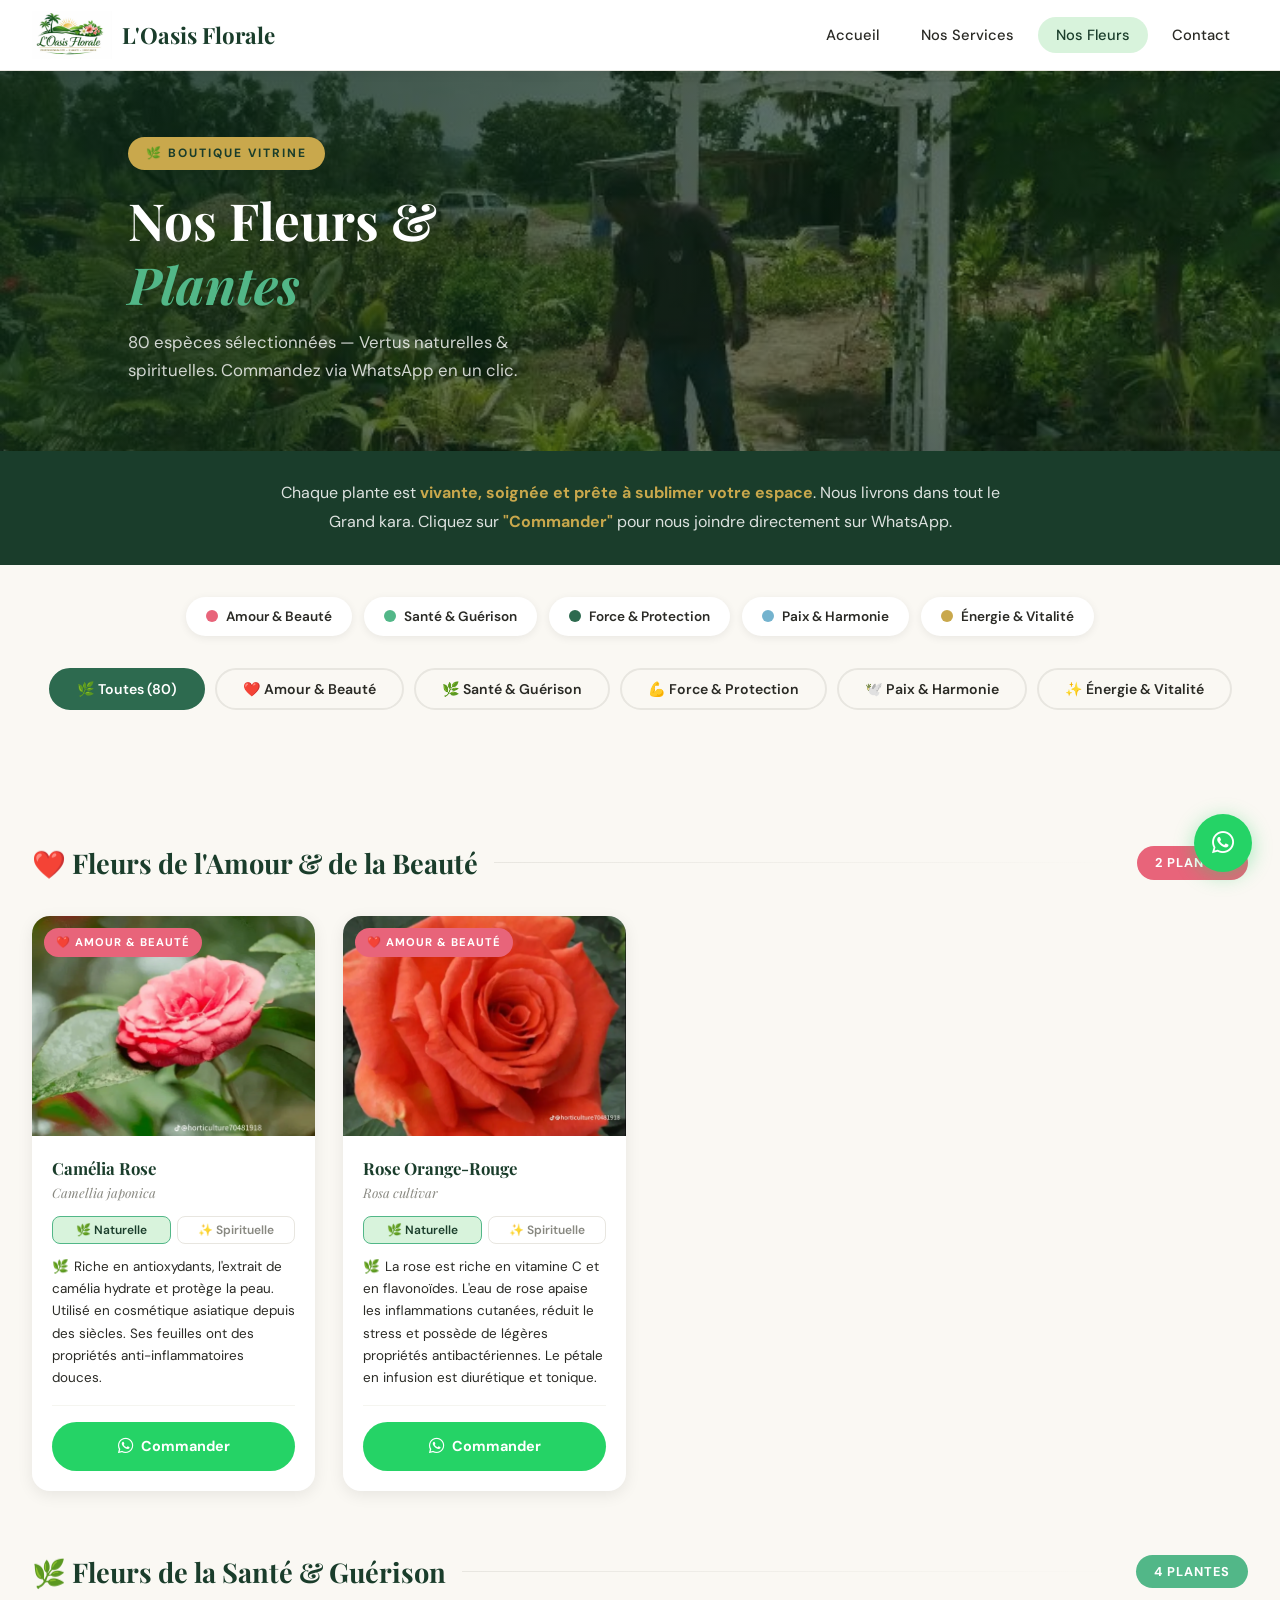
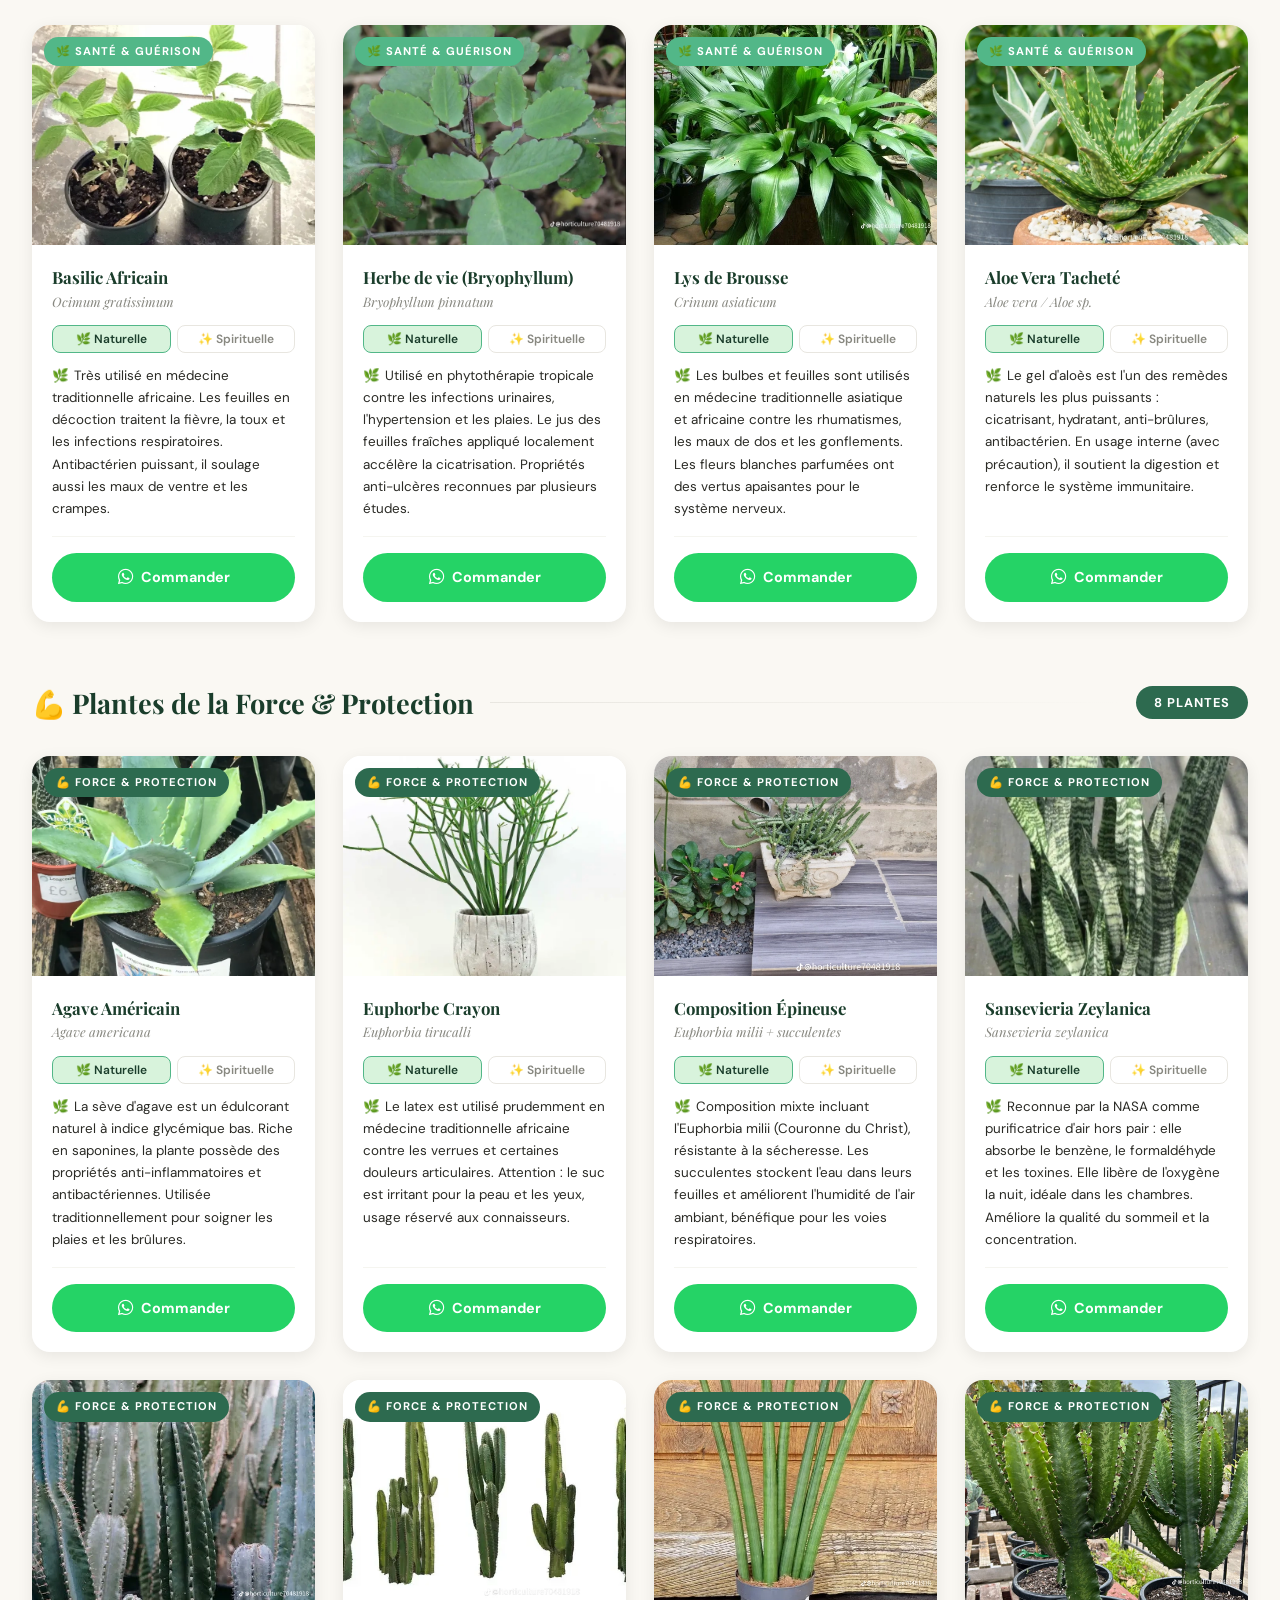
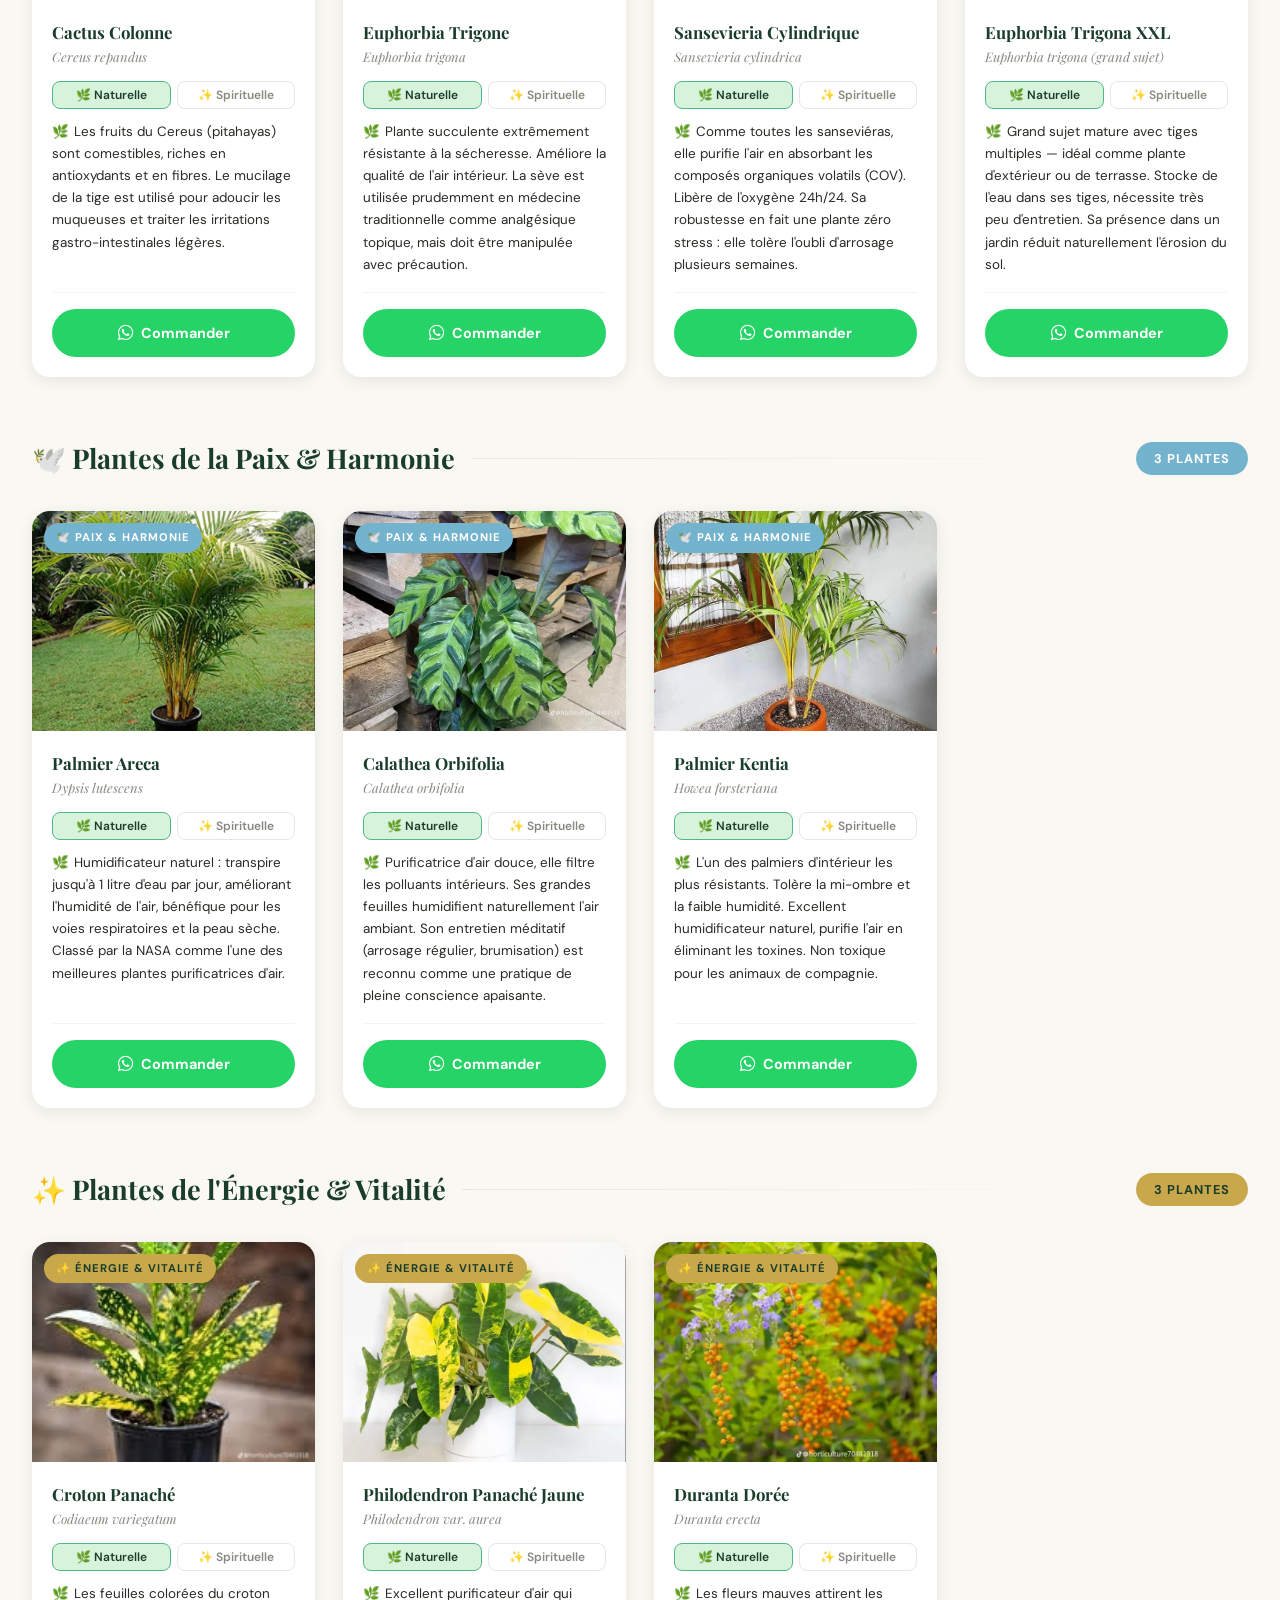
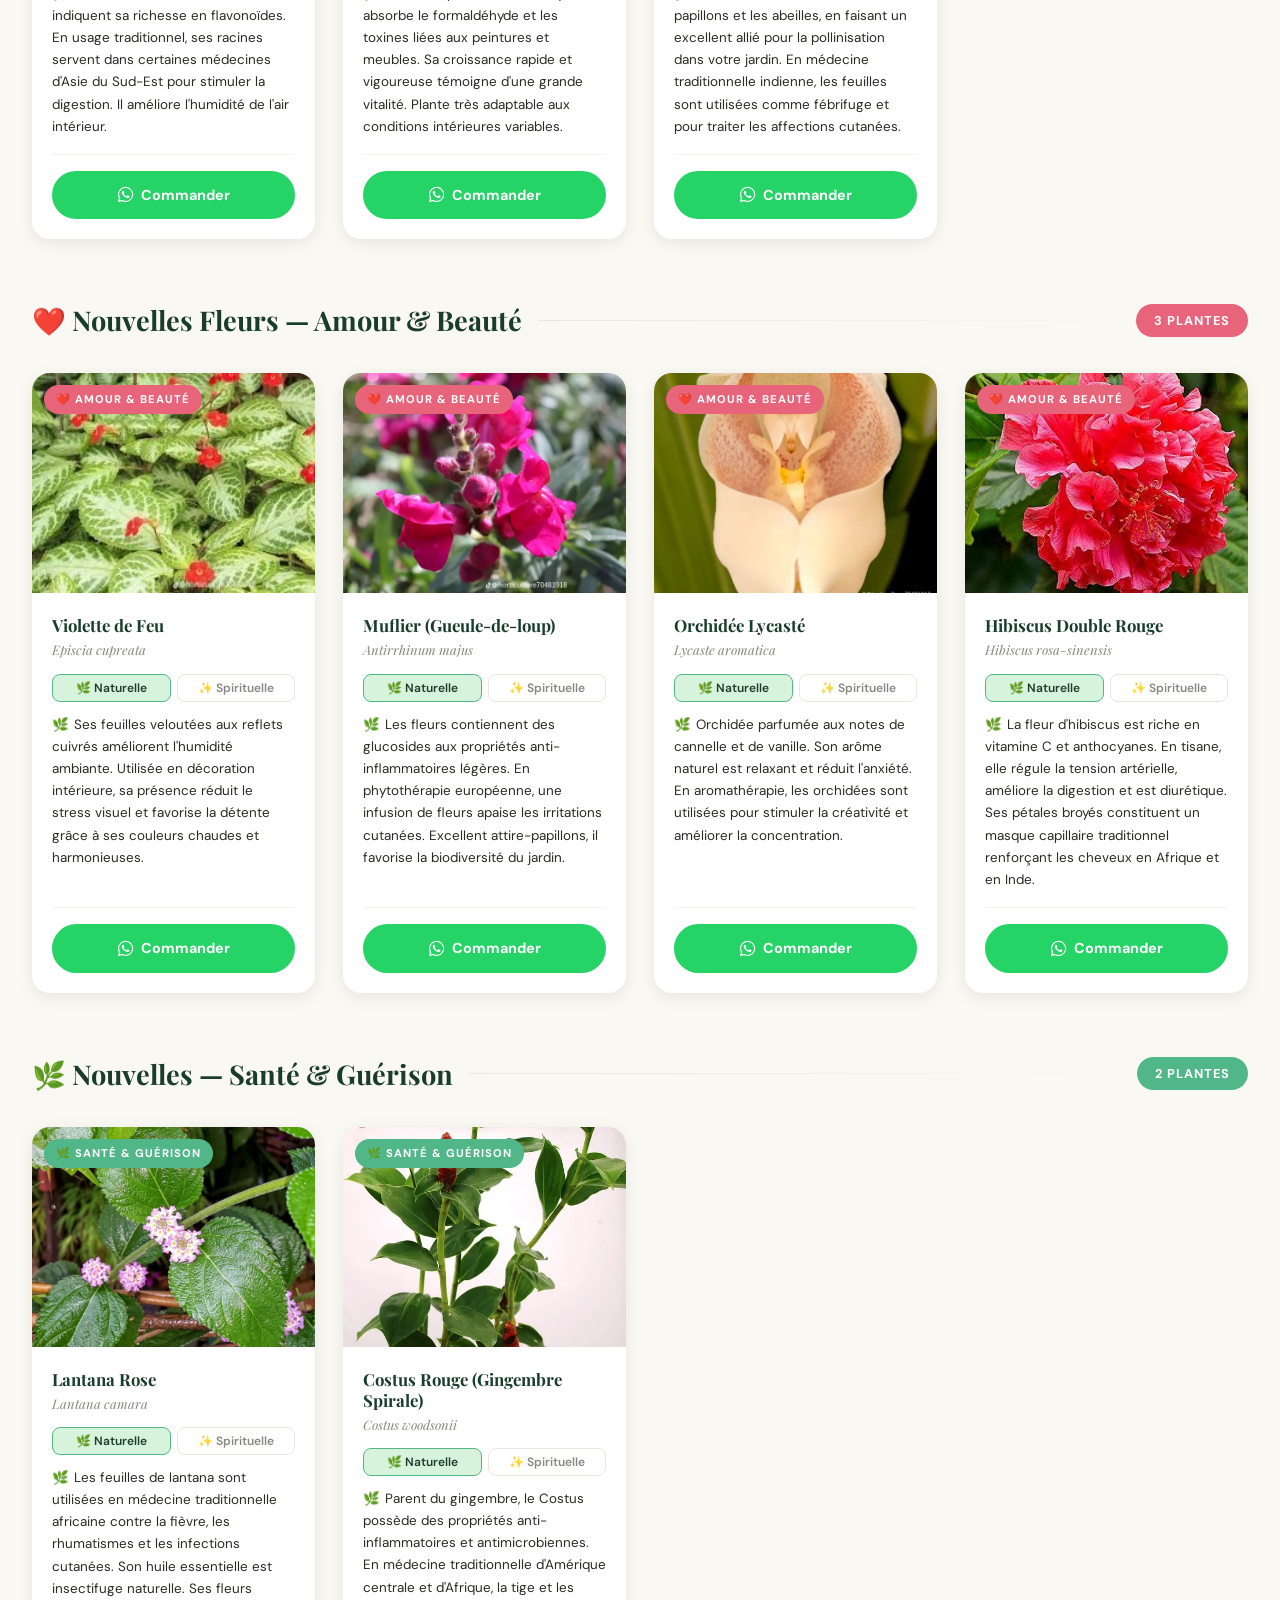
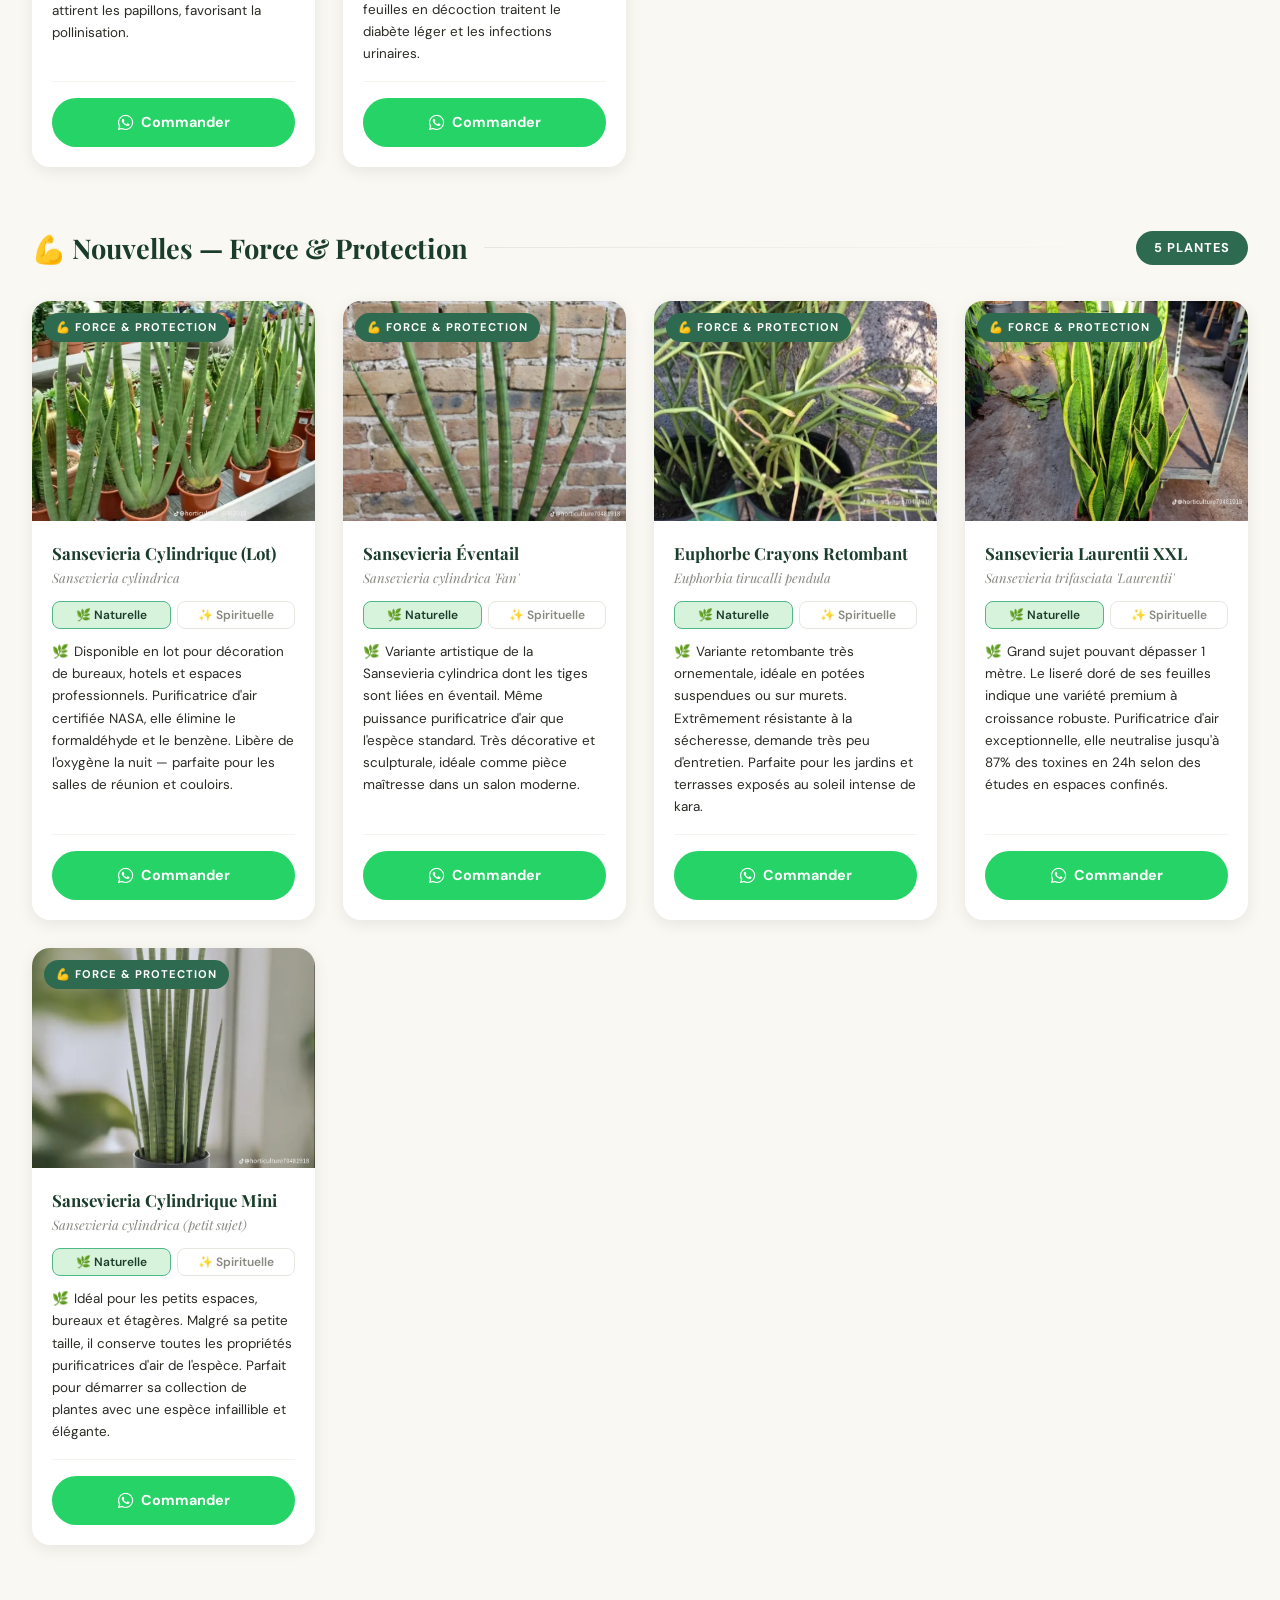
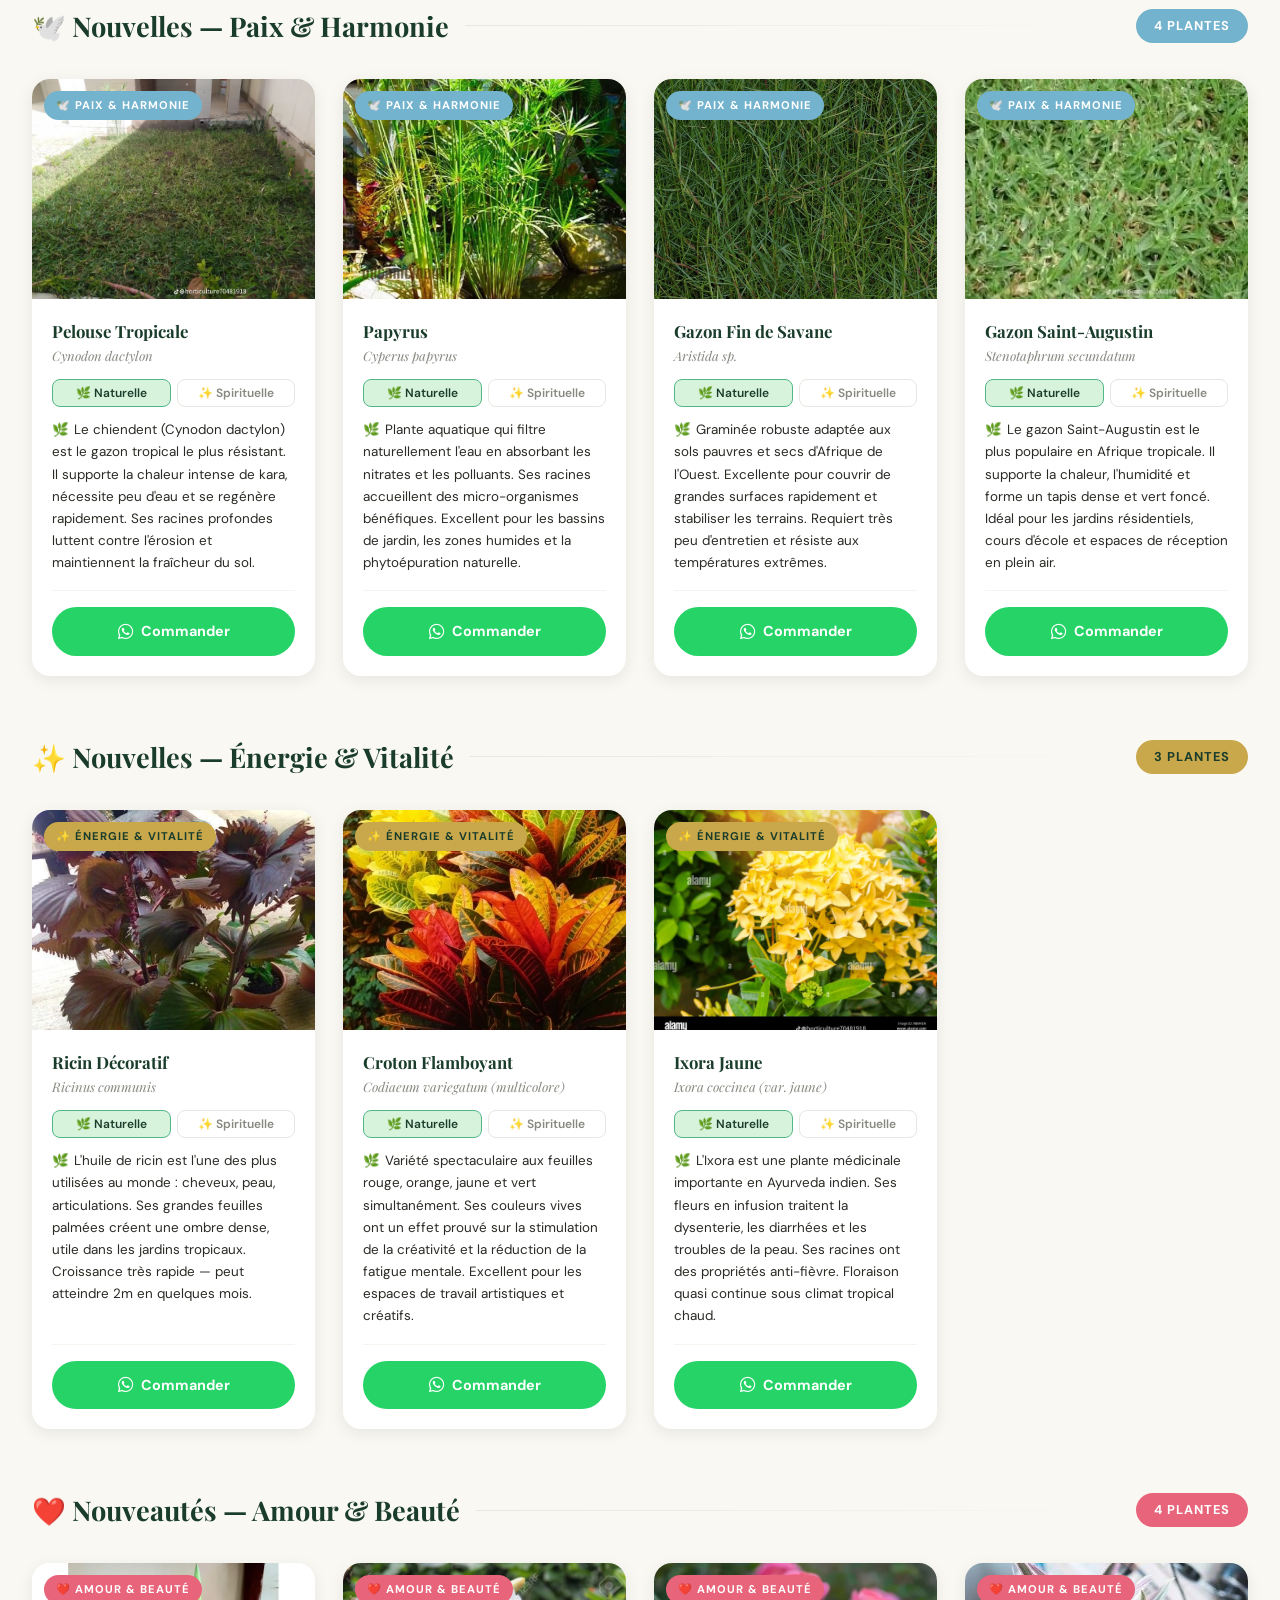
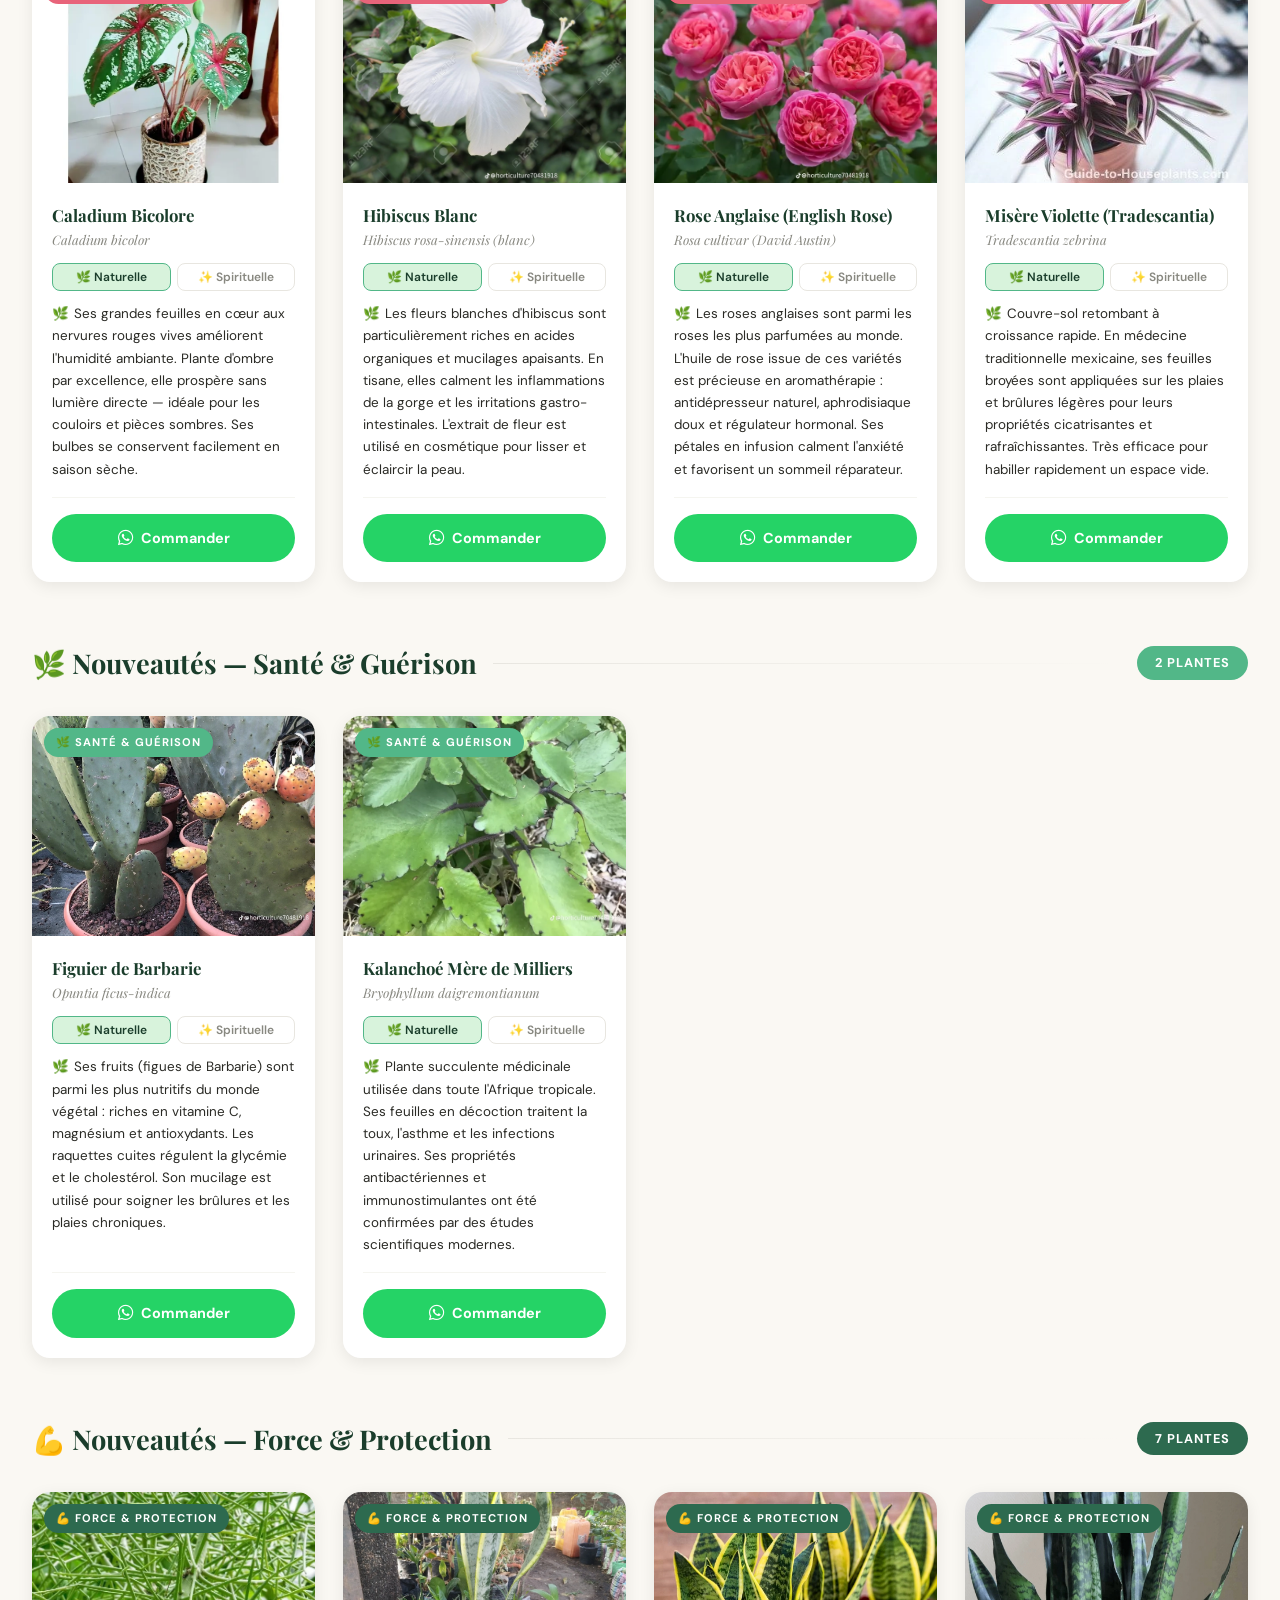
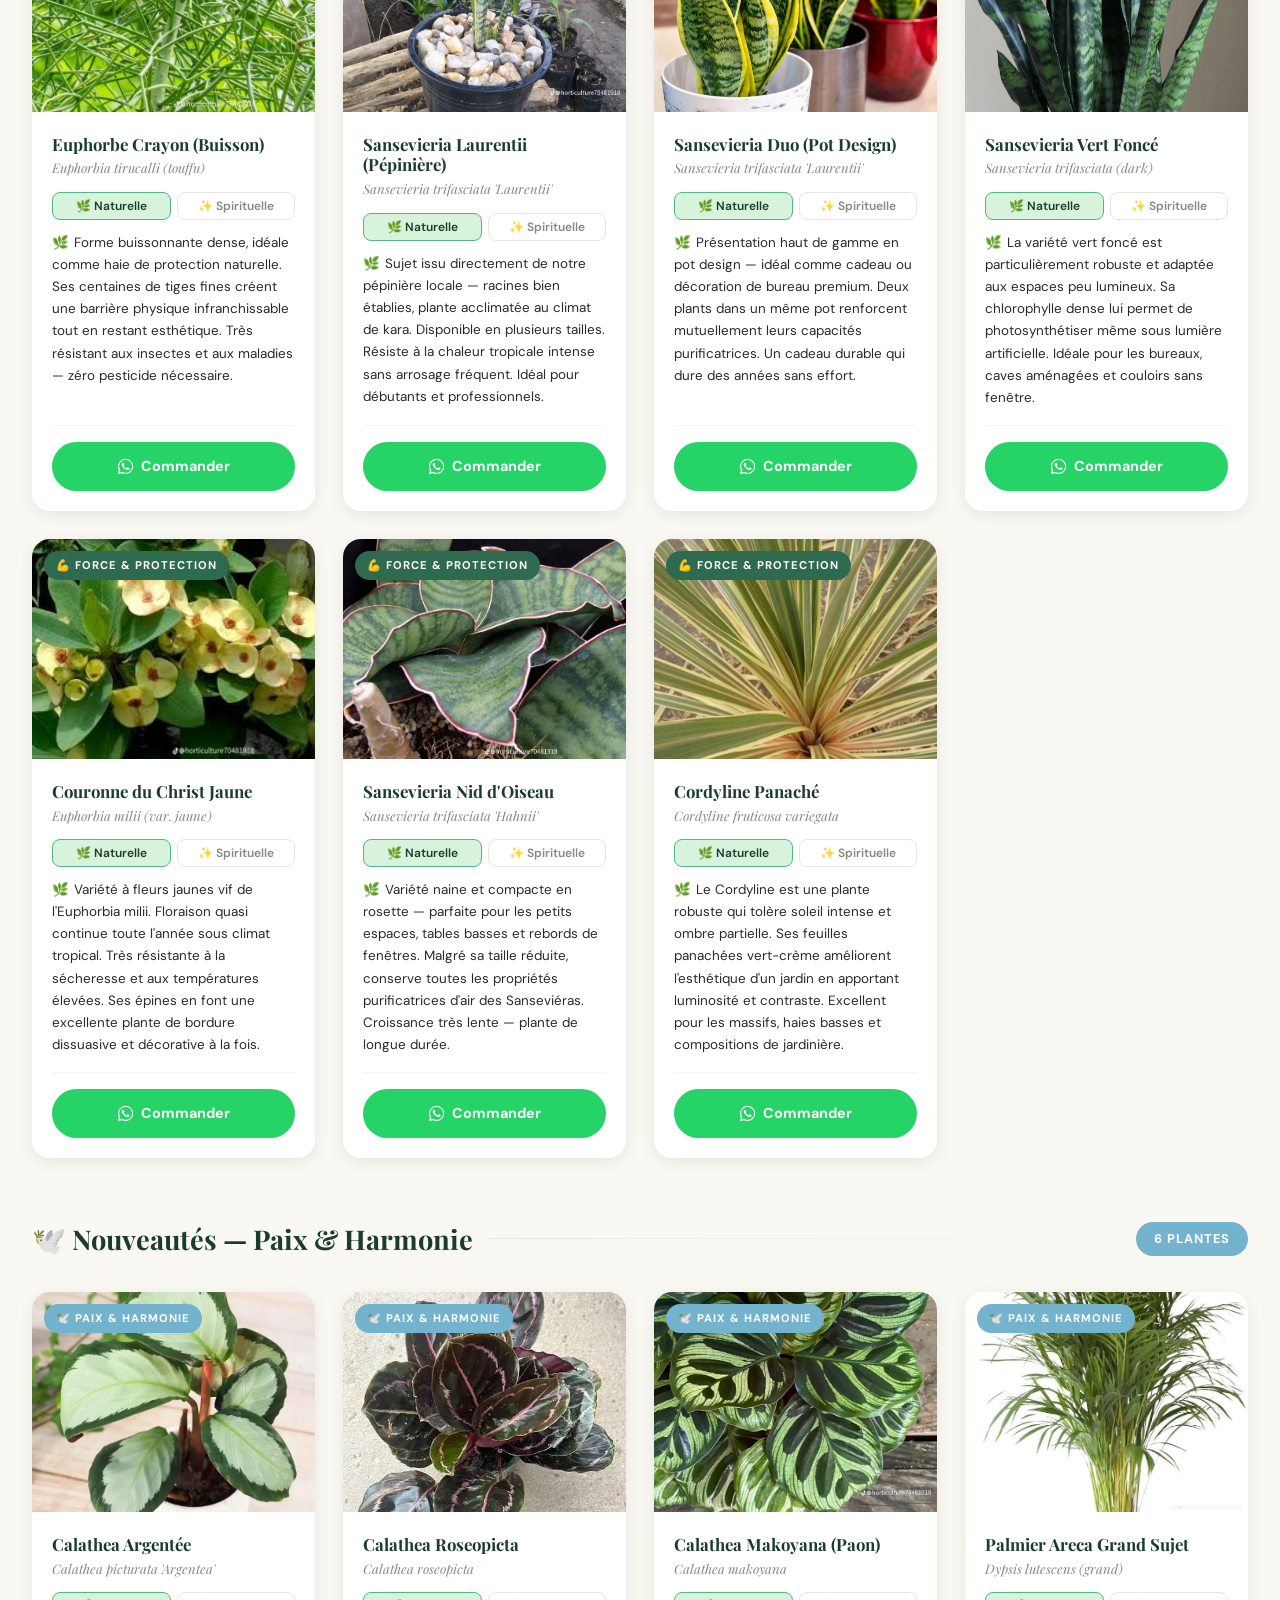
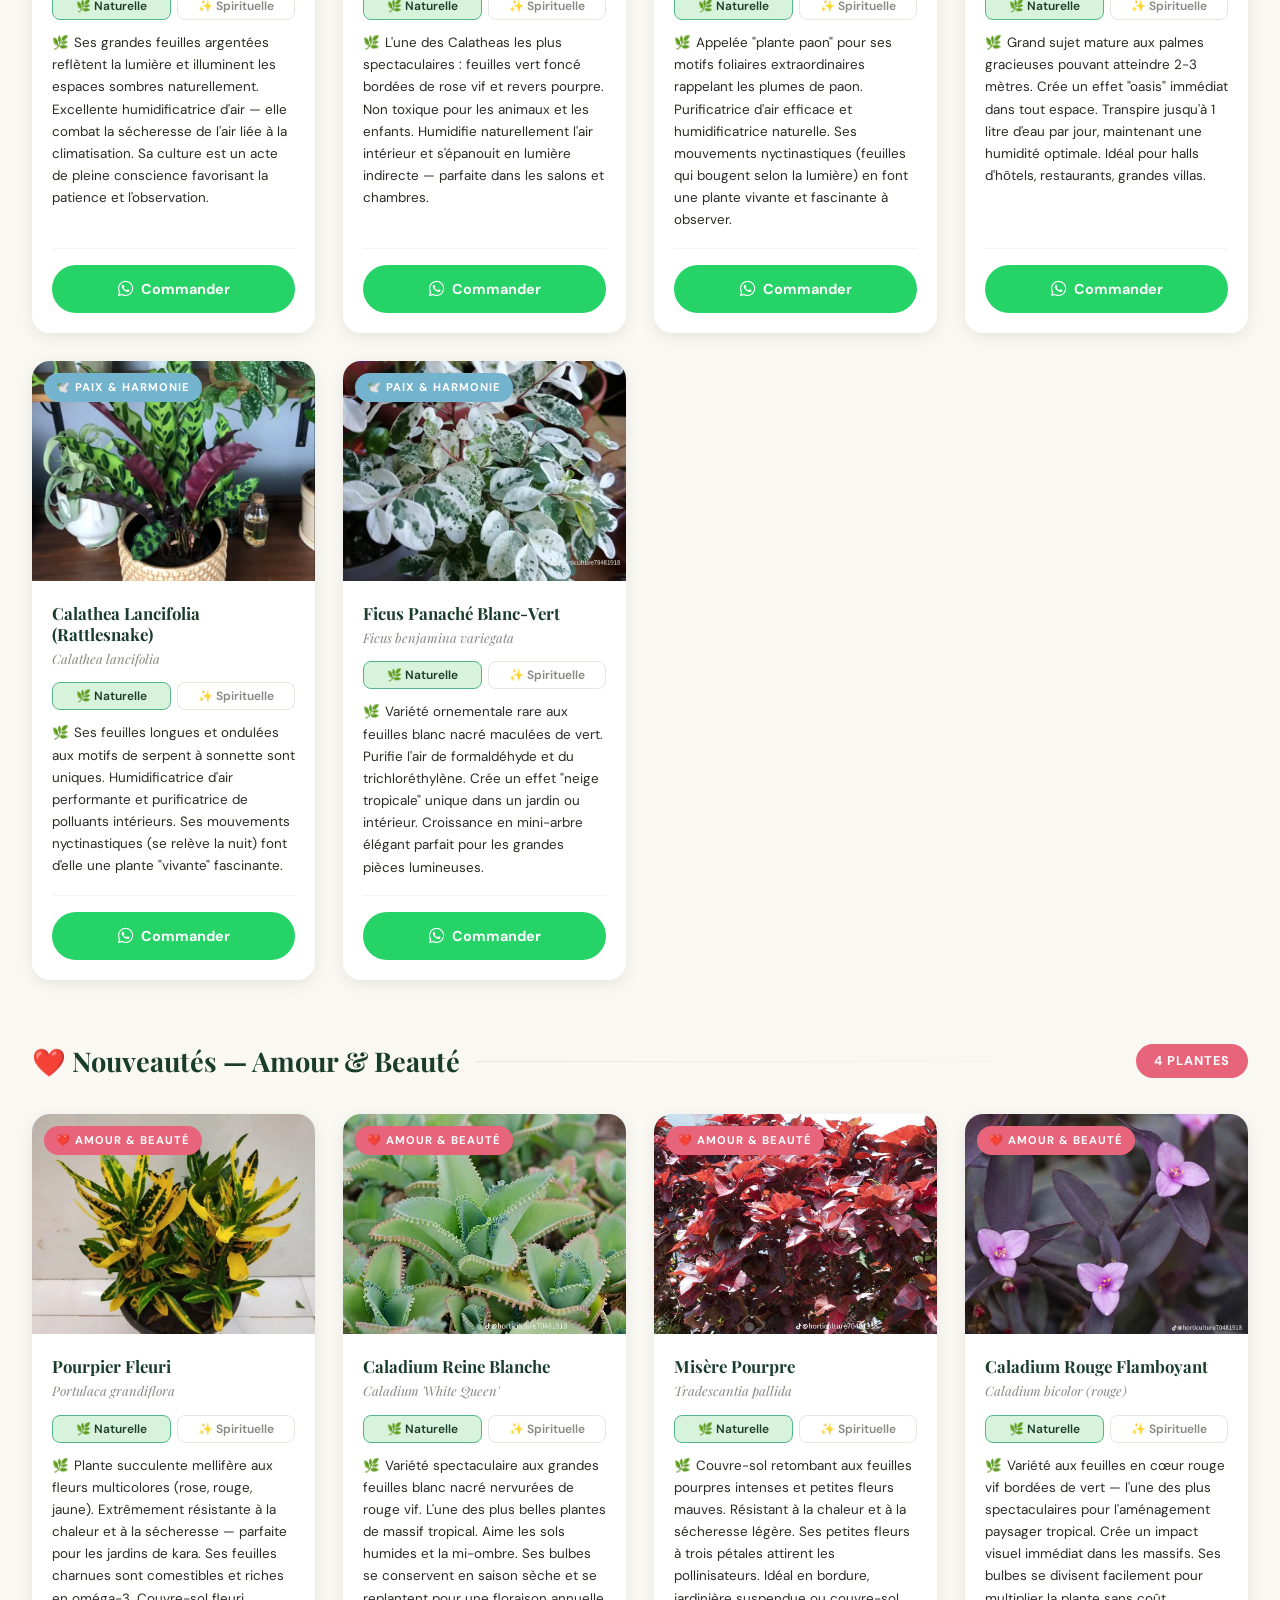
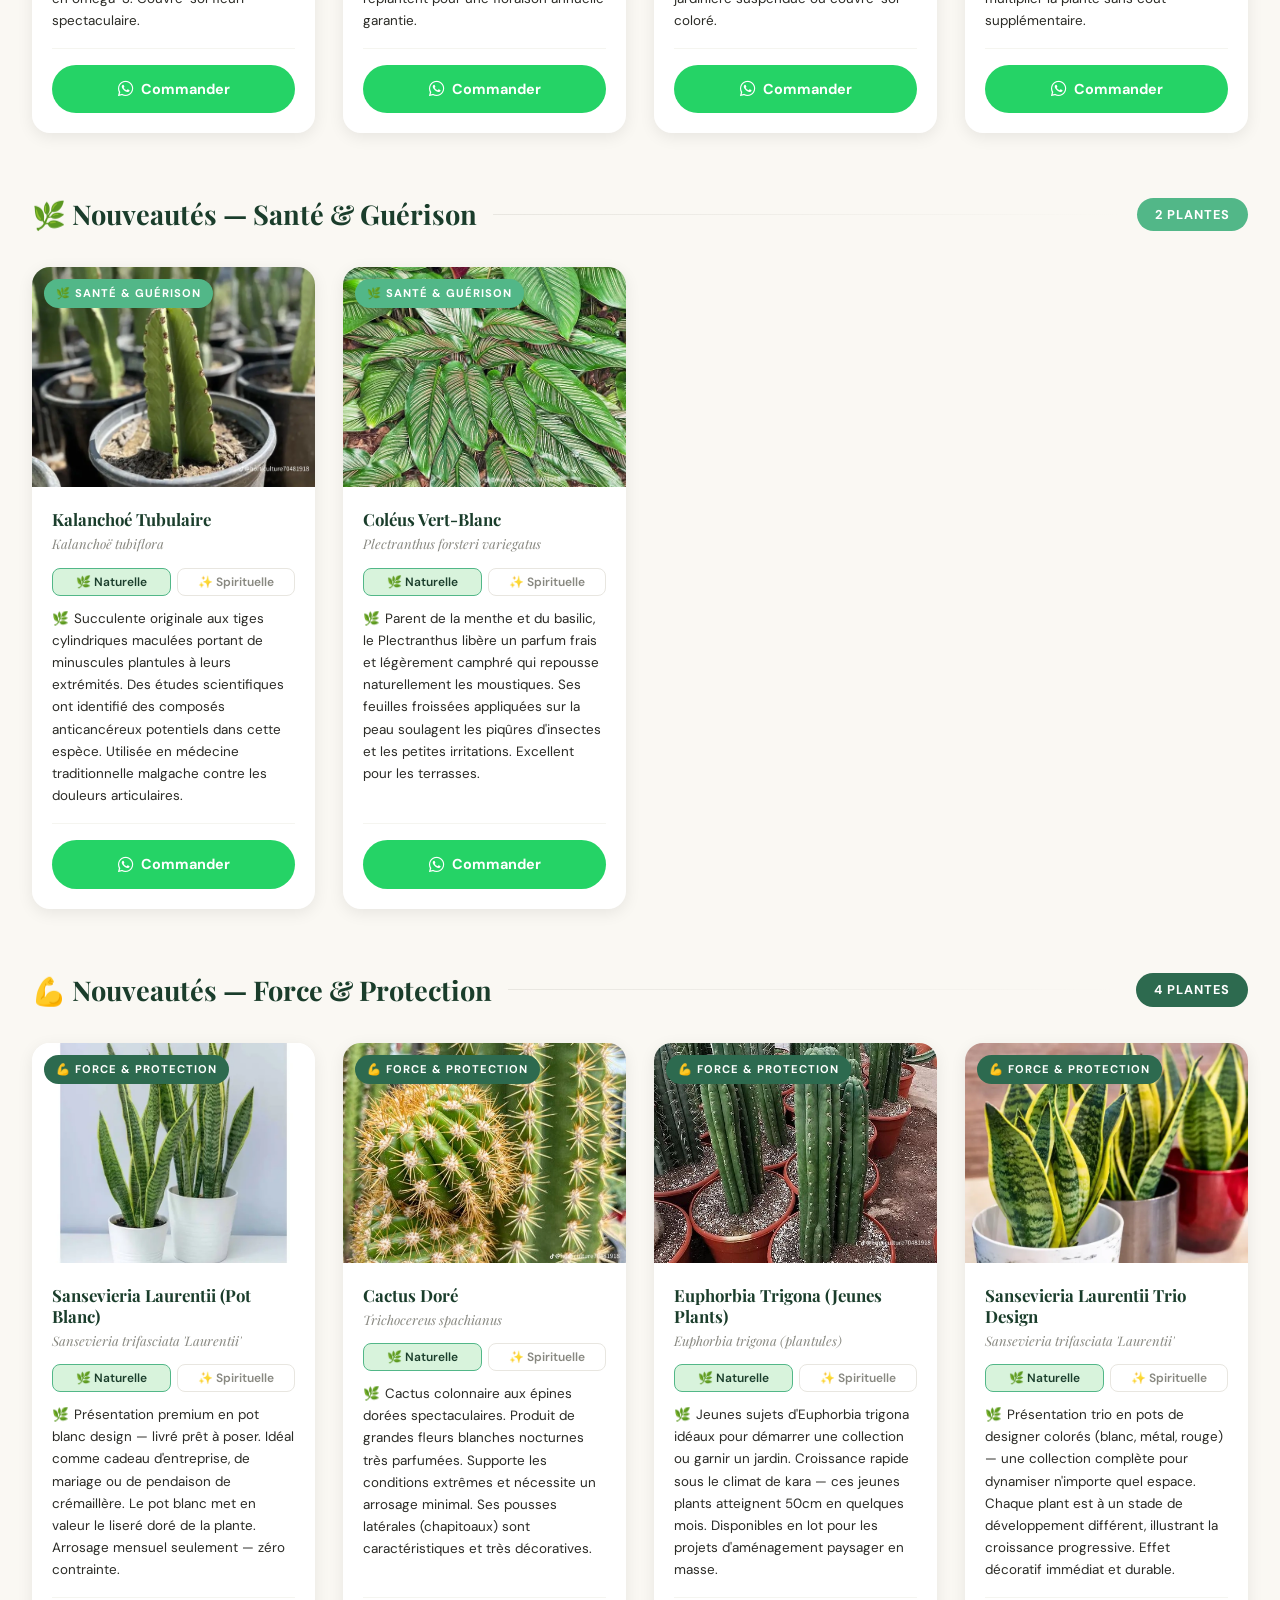
==== nos-fleurs.html @ caa74445 "edit taff" ====
<!DOCTYPE html>
<html lang="fr">
<head>
  <meta charset="UTF-8"/>
  <meta name="viewport" content="width=device-width, initial-scale=1.0"/>
  <title>Nos Fleurs & Plantes — L'Oasis Florale</title>
  <link href="https://fonts.googleapis.com/css2?family=Playfair+Display:ital,wght@0,400;0,700;1,400&family=DM+Sans:wght@300;400;500;600&display=swap" rel="stylesheet"/>
  <link rel="stylesheet" href="https://cdnjs.cloudflare.com/ajax/libs/font-awesome/6.5.0/css/all.min.css"/>
  <link rel="stylesheet" href="./style.css">
  <style>
        /* ── CSS VARIABLES ── */
    :root {
      --green-deep:  #1a3d2b;
      --green-mid:   #2d6a4f;
      --green-light: #52b788;
      --green-pale:  #d8f3dc;
      --gold:        #c9a84c;
      --ivory:       #faf8f3;
      --white:       #ffffff;
      --gray-100:    #f5f5f0;
      --gray-200:    #e8e6e0;
      --gray-500:    #888880;
      --gray-800:    #2a2a25;
      --whatsapp:    #25d366;

      /* Famille colors */
      --famille-amour:   #e8647a;
      --famille-sante:   #52b788;
      --famille-force:   #2d6a4f;
      --famille-paix:    #74b3ce;
      --famille-energie: #c9a84c;
    }

    *, *::before, *::after { box-sizing: border-box; margin: 0; padding: 0; }
    html { scroll-behavior: smooth; }

    body {
      font-family: 'DM Sans', sans-serif;
      background: var(--ivory);
      color: var(--gray-800);
      line-height: 1.7;
    }

    img { display: block; max-width: 100%; }
    a { text-decoration: none; color: inherit; }

    h1, h2, h3 { font-family: 'Playfair Display', serif; line-height: 1.25; }
    em { font-style: italic; color: var(--green-light); }

    /* ── NAVBAR ── */
    nav {
      position: sticky; top: 0; z-index: 100;
      background: rgba(255,255,255,0.97);
      backdrop-filter: blur(12px);
      border-bottom: 1px solid var(--gray-200);
      box-shadow: 0 2px 12px rgba(0,0,0,0.06);
    }
    .nav-inner {
      max-width: 1280px; margin: 0 auto;
      padding: 0 32px; height: 70px;
      display: flex; align-items: center; justify-content: space-between;
    }
    .nav-logo {
      font-family: 'Playfair Display', serif;
      font-size: 1.4rem; font-weight: 700;
      color: var(--green-deep);
      display: flex; align-items: center; gap: 10px;
    }
    .nav-logo img { height: 48px; }
    .nav-links { display: flex; gap: 6px; }
    .nav-link {
      font-size: 0.92rem; font-weight: 500;
      padding: 8px 18px; border-radius: 50px;
      color: var(--gray-800);
      transition: all 0.25s ease; cursor: pointer;
    }
    .nav-link:hover, .nav-link.active {
      background: var(--green-pale); color: var(--green-deep);
    }

    /* ── PAGE HERO ── */
    .hero {
      position: relative;
      height: 380px;
      background: url('./assets/imgnos_fleurs.jpeg') center/cover;
      display: flex; align-items: center;
      overflow: hidden;
    }
    .hero::before {
      content: '';
      position: absolute; inset: 0;
      background: linear-gradient(135deg, rgba(10,40,22,0.82) 0%, rgba(10,40,22,0.4) 100%);
    }
    .hero-content {
      position: relative; z-index: 1;
      padding: 0 10%; max-width: 700px;
    }
    .hero-tag {
      display: inline-block;
      background: var(--gold); color: var(--green-deep);
      font-size: 0.75rem; font-weight: 700;
      text-transform: uppercase; letter-spacing: 2px;
      padding: 6px 18px; border-radius: 50px;
      margin-bottom: 18px;
    }
    .hero-content h1 {
      font-size: clamp(2rem, 4vw, 3.2rem);
      color: white; margin-bottom: 12px;
    }
    .hero-content p { color: rgba(255,255,255,0.8); font-size: 1.05rem; }

    /* ── WRAPPER ── */
    .wrapper { max-width: 1280px; margin: 0 auto; padding: 72px 32px; }

    /* ── INTRO ── */
    .intro-bar {
      text-align: center;
      background: var(--green-deep);
      color: white;
      padding: 28px 32px;
    }
    .intro-bar p {
      max-width: 760px; margin: 0 auto;
      font-size: 1.0rem; color: rgba(255,255,255,0.85);
      line-height: 1.8;
    }
    .intro-bar strong { color: var(--gold); }

    /* ── LEGEND (famille badges) ── */
    .legend {
      display: flex; flex-wrap: wrap;
      gap: 12px; justify-content: center;
      padding: 32px 32px 0;
    }
    .legend-item {
      display: flex; align-items: center; gap: 8px;
      background: white;
      border-radius: 50px;
      padding: 8px 20px;
      font-size: 0.85rem; font-weight: 600;
      box-shadow: 0 2px 8px rgba(0,0,0,0.07);
    }
    .legend-dot {
      width: 12px; height: 12px;
      border-radius: 50%; flex-shrink: 0;
    }

    /* ── FILTER TABS ── */
    .filter-section {
      padding: 32px 32px 0;
      max-width: 1280px; margin: 0 auto;
    }
    .filter-tabs {
      display: flex; gap: 10px;
      flex-wrap: wrap; justify-content: center;
      margin-bottom: 0;
    }
    .filter-btn {
      padding: 10px 26px;
      border-radius: 50px;
      border: 2px solid var(--gray-200);
      background: transparent; color: var(--gray-800);
      font-size: 0.88rem; font-weight: 600;
      cursor: pointer; transition: all 0.25s ease;
      font-family: 'DM Sans', sans-serif;
    }
    .filter-btn:hover, .filter-btn.active {
      background: var(--green-mid);
      border-color: var(--green-mid);
      color: white;
    }

    /* ── SECTION TITLE ── */
    .section-head {
      display: flex; align-items: center; gap: 16px;
      margin-bottom: 36px; margin-top: 64px;
    }
    .section-head h2 {
      font-size: 1.7rem; color: var(--green-deep);
      white-space: nowrap;
    }
    .section-line {
      flex: 1; height: 1px;
      background: linear-gradient(to right, var(--gray-200), transparent);
    }
    .famille-badge {
      display: inline-flex; align-items: center; gap: 8px;
      padding: 6px 18px; border-radius: 50px;
      font-size: 0.8rem; font-weight: 700;
      text-transform: uppercase; letter-spacing: 1px;
      color: white; white-space: nowrap;
    }

    /* ── GRID ── */
    .flowers-grid {
      display: grid;
      grid-template-columns: repeat(4, 1fr);
      gap: 28px;
    }

    /* ── FLOWER CARD ── */
    .flower-card {
      background: var(--white);
      border-radius: 18px;
      overflow: hidden;
      box-shadow: 0 4px 16px rgba(0,0,0,0.08);
      transition: transform 0.3s ease, box-shadow 0.3s ease;
      display: flex; flex-direction: column;
      animation: cardIn 0.5s ease both;
    }
    .flower-card:hover {
      transform: translateY(-8px);
      box-shadow: 0 16px 48px rgba(0,0,0,0.14);
    }
    .flower-card.hidden { display: none; }

    @keyframes cardIn {
      from { opacity: 0; transform: translateY(20px); }
      to   { opacity: 1; transform: translateY(0); }
    }

    /* image zone */
    .card-img {
      position: relative;
      height: 220px; overflow: hidden;
    }
    .card-img img {
      width: 100%; height: 100%;
      object-fit: cover;
      transition: transform 0.5s ease;
    }
    .flower-card:hover .card-img img { transform: scale(1.08); }

    .card-famille-badge {
      position: absolute; top: 12px; left: 12px;
      color: white; font-size: 0.7rem; font-weight: 700;
      text-transform: uppercase; letter-spacing: 1px;
      padding: 5px 12px; border-radius: 50px;
    }

    /* body */
    .card-body {
      padding: 22px 20px 20px;
      flex: 1; display: flex; flex-direction: column;
      gap: 12px;
    }

    .card-names h3 {
      font-size: 1.05rem; color: var(--green-deep);
      margin-bottom: 3px;
    }
    .card-names .latin {
      font-style: italic; font-size: 0.82rem;
      color: var(--gray-500);
      font-family: 'Playfair Display', serif;
    }

    /* vertus tabs */
    .vertus-tabs {
      display: flex; gap: 6px;
    }
    .vtab {
      flex: 1; padding: 5px 8px;
      border-radius: 8px; border: 1.5px solid var(--gray-200);
      background: transparent; color: var(--gray-500);
      font-size: 0.75rem; font-weight: 600;
      cursor: pointer; transition: all 0.2s;
      font-family: 'DM Sans', sans-serif;
    }
    .vtab.active { background: var(--green-pale); border-color: var(--green-light); color: var(--green-deep); }

    .vertus-content {
      font-size: 0.84rem; color: var(--gray-800);
      line-height: 1.65; flex: 1;
      min-height: 80px;
    }
    .vertu-panel { display: none; }
    .vertu-panel.active { display: block; }

    .vertu-icon { margin-right: 5px; }

    /* divider */
    .card-divider {
      height: 1px; background: var(--gray-100);
      margin: 4px 0;
    }

    /* buy button */
    .btn-whatsapp {
      display: flex; align-items: center; justify-content: center;
      gap: 8px;
      background: var(--whatsapp); color: white;
      padding: 12px 20px; border-radius: 50px;
      font-size: 0.9rem; font-weight: 700;
      transition: all 0.25s ease;
      margin-top: auto;
    }
    .btn-whatsapp:hover {
      background: #1da851;
      transform: translateY(-2px);
      box-shadow: 0 8px 24px rgba(37,211,102,0.35);
    }
    .btn-whatsapp i { font-size: 1.1rem; }

    /* ── FOOTER ── */
    footer {
      background: var(--green-deep);
      color: rgba(255,255,255,0.7);
      text-align: center;
      padding: 40px 24px;
      margin-top: 80px;
    }
    footer .footer-logo {
      font-family: 'Playfair Display', serif;
      font-size: 1.5rem; color: white;
      display: block; margin-bottom: 8px;
    }
    footer a { color: var(--gold); }

    /* Floating WA */
    .float-wa {
      position: fixed; bottom: 28px; right: 28px;
      z-index: 900;
      width: 58px; height: 58px;
      background: var(--whatsapp); color: white;
      border-radius: 50%;
      display: flex; align-items: center; justify-content: center;
      font-size: 1.6rem;
      box-shadow: 0 4px 20px rgba(37,211,102,0.4);
      transition: all 0.25s ease;
      animation: pulse 2.5s ease-in-out infinite;
    }
    .float-wa:hover { background: #1da851; transform: scale(1.1); animation: none; }
    @keyframes pulse {
      0%,100% { box-shadow: 0 4px 20px rgba(37,211,102,0.4); }
      50%      { box-shadow: 0 4px 32px rgba(37,211,102,0.7); }
    }

    /* ── RESPONSIVE ── */
    @media(max-width:1100px){ .flowers-grid{ grid-template-columns: repeat(3,1fr); } }
    @media(max-width:768px){
      .flowers-grid{ grid-template-columns: repeat(2,1fr); }
      .nav-links { display: none; }
      .wrapper { padding: 48px 16px; }
    }
    @media(max-width:480px){ .flowers-grid{ grid-template-columns: 1fr; } }

  </style>
</head>
<body>

<!-- ══ NAVBAR ══ -->
<nav>
  <div class="nav-inner">
    <a href="index.html" class="nav-logo">
      <img src="assets/logo.png" alt="logo"
           onerror="this.style.display='none'"/>
      L'Oasis Florale
    </a>
    <ul class="nav-links">
      <li><a href="index.html#accueil"  class="nav-link">Accueil</a></li>
      <li><a href="index.html#services" class="nav-link">Nos Services</a></li>
      <li><a href="nos-fleurs.html"     class="nav-link active">Nos Fleurs</a></li>
      <li><a href="index.html#contact"  class="nav-link">Contact</a></li>
    </ul>
     <!-- Hamburger -->
      <button class="hamburger" id="hamburger" aria-label="Menu" onclick="toggleMenu()">
        <span></span><span></span><span></span>
      </button>
  </div>
</nav>

<!-- ══ HERO ══ -->
<div class="hero">
  <div class="hero-content">
    <span class="hero-tag">🌿 Boutique Vitrine</span>
    <h1>Nos Fleurs &amp; <em>Plantes</em></h1>
    <p>80 espèces sélectionnées — Vertus naturelles &amp; spirituelles. Commandez via WhatsApp en un clic.</p>
  </div>
</div>

<!-- ══ INTRO BAR ══ -->
<div class="intro-bar">
  <p>Chaque plante est <strong>vivante, soignée et prête à sublimer votre espace</strong>. Nous livrons dans tout le Grand kara. Cliquez sur <strong>"Commander"</strong> pour nous joindre directement sur WhatsApp.</p>
</div>

<!-- ══ LÉGENDE FAMILLES ══ -->
<div class="legend">
  <div class="legend-item"><div class="legend-dot" style="background:#e8647a"></div> Amour &amp; Beauté</div>
  <div class="legend-item"><div class="legend-dot" style="background:#52b788"></div> Santé &amp; Guérison</div>
  <div class="legend-item"><div class="legend-dot" style="background:#2d6a4f"></div> Force &amp; Protection</div>
  <div class="legend-item"><div class="legend-dot" style="background:#74b3ce"></div> Paix &amp; Harmonie</div>
  <div class="legend-item"><div class="legend-dot" style="background:#c9a84c"></div> Énergie &amp; Vitalité</div>
</div>

<!-- ══ FILTRES ══ -->
<div class="filter-section">
  <div class="filter-tabs">
    <button class="filter-btn active" onclick="filterCards('all',this)">🌿 Toutes (80)</button>
    <button class="filter-btn" onclick="filterCards('amour',this)">❤️ Amour &amp; Beauté</button>
    <button class="filter-btn" onclick="filterCards('sante',this)">🌿 Santé &amp; Guérison</button>
    <button class="filter-btn" onclick="filterCards('force',this)">💪 Force &amp; Protection</button>
    <button class="filter-btn" onclick="filterCards('paix',this)">🕊️ Paix &amp; Harmonie</button>
    <button class="filter-btn" onclick="filterCards('energie',this)">✨ Énergie &amp; Vitalité</button>
  </div>
</div>

<!-- ══ CATALOGUE ══ -->
<div class="wrapper">

  <!-- ─── FAMILLE : AMOUR & BEAUTÉ ─── -->
  <div class="section-head famille-amour-head">
    <h2>❤️ Fleurs de l'Amour &amp; de la Beauté</h2>
    <div class="section-line"></div>
    <span class="famille-badge" style="background:#e8647a">2 plantes</span>
  </div>
  <div class="flowers-grid">

    <!-- 1. Camélia Rose -->
    <div class="flower-card" data-famille="amour">
      <div class="card-img">
        <img src="assets/ADHE6320.WEBP" alt="Camélia Rose"/>
        <span class="card-famille-badge" style="background:#e8647a">❤️ Amour &amp; Beauté</span>
      </div>
      <div class="card-body">
        <div class="card-names">
          <h3>Camélia Rose</h3>
          <div class="latin">Camellia japonica</div>
        </div>
        <div class="vertus-tabs">
          <button class="vtab active" onclick="switchTab(this,'naturelle','ADHE')">🌿 Naturelle</button>
          <button class="vtab" onclick="switchTab(this,'spirituelle','ADHE')">✨ Spirituelle</button>
        </div>
        <div class="vertus-content">
          <div id="ADHE-naturelle" class="vertu-panel active">
            <span class="vertu-icon">🌿</span>Riche en antioxydants, l'extrait de camélia hydrate et protège la peau. Utilisé en cosmétique asiatique depuis des siècles. Ses feuilles ont des propriétés anti-inflammatoires douces.
          </div>
          <div id="ADHE-spirituelle" class="vertu-panel">
            <span class="vertu-icon">✨</span>Symbole de beauté parfaite et d'amour durable au Japon et en Chine. Fleur des femmes nobles, elle représente la grâce, la fidélité et le raffinement de l'âme.
          </div>
        </div>
        <div class="card-divider"></div>
        <a class="btn-whatsapp"
           href="https://wa.me/22870481918?text=Bonjour+L%27Oasis+Florale+%F0%9F%8C%BF+Je+souhaite+commander+la+plante+%3A+Cam%C3%A9lia+Rose+(Camellia+japonica)"
           target="_blank">
          <i class="fab fa-whatsapp"></i> Commander
        </a>
      </div>
    </div>

    <!-- 2. Rose Orange-Rouge -->
    <div class="flower-card" data-famille="amour">
      <div class="card-img">
        <img src="assets/ARCI1925.WEBP" alt="Rose Orange"/>
        <span class="card-famille-badge" style="background:#e8647a">❤️ Amour &amp; Beauté</span>
      </div>
      <div class="card-body">
        <div class="card-names">
          <h3>Rose Orange-Rouge</h3>
          <div class="latin">Rosa cultivar</div>
        </div>
        <div class="vertus-tabs">
          <button class="vtab active" onclick="switchTab(this,'naturelle','ARCI')">🌿 Naturelle</button>
          <button class="vtab" onclick="switchTab(this,'spirituelle','ARCI')">✨ Spirituelle</button>
        </div>
        <div class="vertus-content">
          <div id="ARCI-naturelle" class="vertu-panel active">
            <span class="vertu-icon">🌿</span>La rose est riche en vitamine C et en flavonoïdes. L'eau de rose apaise les inflammations cutanées, réduit le stress et possède de légères propriétés antibactériennes. Le pétale en infusion est diurétique et tonique.
          </div>
          <div id="ARCI-spirituelle" class="vertu-panel">
            <span class="vertu-icon">✨</span>La rose orange symbolise l'enthousiasme, la passion naissante et la joie de vivre. En traditions mystiques, elle est liée au chakra sacral — siège de la créativité et du désir. Elle invite à l'action et au courage amoureux.
          </div>
        </div>
        <div class="card-divider"></div>
        <a class="btn-whatsapp"
           href="https://wa.me/22870481918?text=Bonjour+L%27Oasis+Florale+%F0%9F%8C%BF+Je+souhaite+commander+la+plante+%3A+Rose+Orange-Rouge+(Rosa+cultivar)"
           target="_blank">
          <i class="fab fa-whatsapp"></i> Commander
        </a>
      </div>
    </div>

  </div><!-- end grid amour -->


  <!-- ─── FAMILLE : SANTÉ & GUÉRISON ─── -->
  <div class="section-head">
    <h2>🌿 Fleurs de la Santé &amp; Guérison</h2>
    <div class="section-line"></div>
    <span class="famille-badge" style="background:#52b788">4 plantes</span>
  </div>
  <div class="flowers-grid">

    <!-- 3. Basilic Africain -->
    <div class="flower-card" data-famille="sante">
      <div class="card-img">
        <img src="assets/AVVU0859.WEBP" alt="Basilic Africain"/>
        <span class="card-famille-badge" style="background:#52b788">🌿 Santé &amp; Guérison</span>
      </div>
      <div class="card-body">
        <div class="card-names">
          <h3>Basilic Africain</h3>
          <div class="latin">Ocimum gratissimum</div>
        </div>
        <div class="vertus-tabs">
          <button class="vtab active" onclick="switchTab(this,'naturelle','AVVU')">🌿 Naturelle</button>
          <button class="vtab" onclick="switchTab(this,'spirituelle','AVVU')">✨ Spirituelle</button>
        </div>
        <div class="vertus-content">
          <div id="AVVU-naturelle" class="vertu-panel active">
            <span class="vertu-icon">🌿</span>Très utilisé en médecine traditionnelle africaine. Les feuilles en décoction traitent la fièvre, la toux et les infections respiratoires. Antibactérien puissant, il soulage aussi les maux de ventre et les crampes.
          </div>
          <div id="AVVU-spirituelle" class="vertu-panel">
            <span class="vertu-icon">✨</span>En Afrique de l'Ouest, le basilic africain est une plante sacrée protectrice. Placé à l'entrée de la maison, il éloigne les mauvais esprits. Il symbolise la pureté, la chance et la bénédiction divine sur le foyer.
          </div>
        </div>
        <div class="card-divider"></div>
        <a class="btn-whatsapp"
           href="https://wa.me/22870481918?text=Bonjour+L%27Oasis+Florale+%F0%9F%8C%BF+Je+souhaite+commander+la+plante+%3A+Basilic+Africain+(Ocimum+gratissimum)"
           target="_blank">
          <i class="fab fa-whatsapp"></i> Commander
        </a>
      </div>
    </div>

    <!-- 4. Kalanchoé / Bryophyllum -->
    <div class="flower-card" data-famille="sante">
      <div class="card-img">
        <img src="assets/BCBX4667.WEBP" alt="Bryophyllum"/>
        <span class="card-famille-badge" style="background:#52b788">🌿 Santé &amp; Guérison</span>
      </div>
      <div class="card-body">
        <div class="card-names">
          <h3>Herbe de vie (Bryophyllum)</h3>
          <div class="latin">Bryophyllum pinnatum</div>
        </div>
        <div class="vertus-tabs">
          <button class="vtab active" onclick="switchTab(this,'naturelle','BCBX')">🌿 Naturelle</button>
          <button class="vtab" onclick="switchTab(this,'spirituelle','BCBX')">✨ Spirituelle</button>
        </div>
        <div class="vertus-content">
          <div id="BCBX-naturelle" class="vertu-panel active">
            <span class="vertu-icon">🌿</span>Utilisé en phytothérapie tropicale contre les infections urinaires, l'hypertension et les plaies. Le jus des feuilles fraîches appliqué localement accélère la cicatrisation. Propriétés anti-ulcères reconnues par plusieurs études.
          </div>
          <div id="BCBX-spirituelle" class="vertu-panel">
            <span class="vertu-icon">✨</span>Appelée "plante des miracles" au Togo et au Bénin. Sa capacité à faire naître de nouvelles plantes depuis ses feuilles lui confère un symbole fort de résurrection, de renouveau et d'immortalité de l'âme.
          </div>
        </div>
        <div class="card-divider"></div>
        <a class="btn-whatsapp"
           href="https://wa.me/22870481918?text=Bonjour+L%27Oasis+Florale+%F0%9F%8C%BF+Je+souhaite+commander+la+plante+%3A+Herbe+de+vie+(Bryophyllum+pinnatum)"
           target="_blank">
          <i class="fab fa-whatsapp"></i> Commander
        </a>
      </div>
    </div>

    <!-- 5. Crinum / Lys de Brousse -->
    <div class="flower-card" data-famille="sante">
      <div class="card-img">
        <img src="assets/BZOH9445.WEBP" alt="Crinum Lys"/>
        <span class="card-famille-badge" style="background:#52b788">🌿 Santé &amp; Guérison</span>
      </div>
      <div class="card-body">
        <div class="card-names">
          <h3>Lys de Brousse</h3>
          <div class="latin">Crinum asiaticum</div>
        </div>
        <div class="vertus-tabs">
          <button class="vtab active" onclick="switchTab(this,'naturelle','BZOH')">🌿 Naturelle</button>
          <button class="vtab" onclick="switchTab(this,'spirituelle','BZOH')">✨ Spirituelle</button>
        </div>
        <div class="vertus-content">
          <div id="BZOH-naturelle" class="vertu-panel active">
            <span class="vertu-icon">🌿</span>Les bulbes et feuilles sont utilisés en médecine traditionnelle asiatique et africaine contre les rhumatismes, les maux de dos et les gonflements. Les fleurs blanches parfumées ont des vertus apaisantes pour le système nerveux.
          </div>
          <div id="BZOH-spirituelle" class="vertu-panel">
            <span class="vertu-icon">✨</span>Fleur de la pureté et de la lumière. En Asie du Sud-Est, le Crinum est planté près des temples pour accueillir les esprits bienveillants. Ses fleurs blanches représentent la paix de l'âme et la connexion au divin.
          </div>
        </div>
        <div class="card-divider"></div>
        <a class="btn-whatsapp"
           href="https://wa.me/22870481918?text=Bonjour+L%27Oasis+Florale+%F0%9F%8C%BF+Je+souhaite+commander+la+plante+%3A+Lys+de+Brousse+(Crinum+asiaticum)"
           target="_blank">
          <i class="fab fa-whatsapp"></i> Commander
        </a>
      </div>
    </div>

    <!-- 6. Aloe Vera tacheté -->
    <div class="flower-card" data-famille="sante">
      <div class="card-img">
        <img src="assets/DPZO7276.WEBP" alt="Aloe Vera"/>
        <span class="card-famille-badge" style="background:#52b788">🌿 Santé &amp; Guérison</span>
      </div>
      <div class="card-body">
        <div class="card-names">
          <h3>Aloe Vera Tacheté</h3>
          <div class="latin">Aloe vera / Aloe sp.</div>
        </div>
        <div class="vertus-tabs">
          <button class="vtab active" onclick="switchTab(this,'naturelle','DPZO')">🌿 Naturelle</button>
          <button class="vtab" onclick="switchTab(this,'spirituelle','DPZO')">✨ Spirituelle</button>
        </div>
        <div class="vertus-content">
          <div id="DPZO-naturelle" class="vertu-panel active">
            <span class="vertu-icon">🌿</span>Le gel d'aloès est l'un des remèdes naturels les plus puissants : cicatrisant, hydratant, anti-brûlures, antibactérien. En usage interne (avec précaution), il soutient la digestion et renforce le système immunitaire.
          </div>
          <div id="DPZO-spirituelle" class="vertu-panel">
            <span class="vertu-icon">✨</span>En Égypte ancienne, l'aloès était la "plante de l'immortalité" placée aux portes des tombeaux. Il symbolise la protection du foyer contre le mauvais œil, la chance et la longévité. Très respecté dans les traditions vaudou du Togo.
          </div>
        </div>
        <div class="card-divider"></div>
        <a class="btn-whatsapp"
           href="https://wa.me/22870481918?text=Bonjour+L%27Oasis+Florale+%F0%9F%8C%BF+Je+souhaite+commander+la+plante+%3A+Aloe+Vera+Tacheté+(Aloe+sp.)"
           target="_blank">
          <i class="fab fa-whatsapp"></i> Commander
        </a>
      </div>
    </div>

  </div><!-- end grid santé -->


  <!-- ─── FAMILLE : FORCE & PROTECTION ─── -->
  <div class="section-head">
    <h2>💪 Plantes de la Force &amp; Protection</h2>
    <div class="section-line"></div>
    <span class="famille-badge" style="background:#2d6a4f">8 plantes</span>
  </div>
  <div class="flowers-grid">

    <!-- 7. Agave Américain -->
    <div class="flower-card" data-famille="force">
      <div class="card-img">
        <img src="assets/ABKB4446.WEBP" alt="Agave Américain"/>
        <span class="card-famille-badge" style="background:#2d6a4f">💪 Force &amp; Protection</span>
      </div>
      <div class="card-body">
        <div class="card-names">
          <h3>Agave Américain</h3>
          <div class="latin">Agave americana</div>
        </div>
        <div class="vertus-tabs">
          <button class="vtab active" onclick="switchTab(this,'naturelle','ABKB')">🌿 Naturelle</button>
          <button class="vtab" onclick="switchTab(this,'spirituelle','ABKB')">✨ Spirituelle</button>
        </div>
        <div class="vertus-content">
          <div id="ABKB-naturelle" class="vertu-panel active">
            <span class="vertu-icon">🌿</span>La sève d'agave est un édulcorant naturel à indice glycémique bas. Riche en saponines, la plante possède des propriétés anti-inflammatoires et antibactériennes. Utilisée traditionnellement pour soigner les plaies et les brûlures.
          </div>
          <div id="ABKB-spirituelle" class="vertu-panel">
            <span class="vertu-icon">✨</span>Pour les peuples mésoaméricains, l'agave est une plante sacrée liée à Mayahuel, déesse de la fertilité. Ses épines protègent contre les énergies négatives. Planté à l'entrée d'un jardin, il garde et protège le territoire.
          </div>
        </div>
        <div class="card-divider"></div>
        <a class="btn-whatsapp"
           href="https://wa.me/22870481918?text=Bonjour+L%27Oasis+Florale+%F0%9F%8C%BF+Je+souhaite+commander+la+plante+%3A+Agave+Américain+(Agave+americana)"
           target="_blank">
          <i class="fab fa-whatsapp"></i> Commander
        </a>
      </div>
    </div>

    <!-- 8. Euphorbe Crayon -->
    <div class="flower-card" data-famille="force">
      <div class="card-img">
        <img src="assets/ADEV3131.WEBP" alt="Euphorbe Crayon"/>
        <span class="card-famille-badge" style="background:#2d6a4f">💪 Force &amp; Protection</span>
      </div>
      <div class="card-body">
        <div class="card-names">
          <h3>Euphorbe Crayon</h3>
          <div class="latin">Euphorbia tirucalli</div>
        </div>
        <div class="vertus-tabs">
          <button class="vtab active" onclick="switchTab(this,'naturelle','ADEV')">🌿 Naturelle</button>
          <button class="vtab" onclick="switchTab(this,'spirituelle','ADEV')">✨ Spirituelle</button>
        </div>
        <div class="vertus-content">
          <div id="ADEV-naturelle" class="vertu-panel active">
            <span class="vertu-icon">🌿</span>Le latex est utilisé prudemment en médecine traditionnelle africaine contre les verrues et certaines douleurs articulaires. Attention : le suc est irritant pour la peau et les yeux, usage réservé aux connaisseurs.
          </div>
          <div id="ADEV-spirituelle" class="vertu-panel">
            <span class="vertu-icon">✨</span>Très respectée au Togo et en Afrique de l'Ouest, cette plante est connue pour repousser les sorciers et les esprits malveillants. Plantée en haie, elle forme un bouclier énergétique autour de la maison.
          </div>
        </div>
        <div class="card-divider"></div>
        <a class="btn-whatsapp"
           href="https://wa.me/22870481918?text=Bonjour+L%27Oasis+Florale+%F0%9F%8C%BF+Je+souhaite+commander+la+plante+%3A+Euphorbe+Crayon+(Euphorbia+tirucalli)"
           target="_blank">
          <i class="fab fa-whatsapp"></i> Commander
        </a>
      </div>
    </div>

    <!-- 9. Composition succulentes -->
    <div class="flower-card" data-famille="force">
      <div class="card-img">
        <img src="assets/AKCG9104.WEBP" alt="Composition Euphorbe et Succulentes"/>
        <span class="card-famille-badge" style="background:#2d6a4f">💪 Force &amp; Protection</span>
      </div>
      <div class="card-body">
        <div class="card-names">
          <h3>Composition Épineuse</h3>
          <div class="latin">Euphorbia milii + succulentes</div>
        </div>
        <div class="vertus-tabs">
          <button class="vtab active" onclick="switchTab(this,'naturelle','AKCG')">🌿 Naturelle</button>
          <button class="vtab" onclick="switchTab(this,'spirituelle','AKCG')">✨ Spirituelle</button>
        </div>
        <div class="vertus-content">
          <div id="AKCG-naturelle" class="vertu-panel active">
            <span class="vertu-icon">🌿</span>Composition mixte incluant l'Euphorbia milii (Couronne du Christ), résistante à la sécheresse. Les succulentes stockent l'eau dans leurs feuilles et améliorent l'humidité de l'air ambiant, bénéfique pour les voies respiratoires.
          </div>
          <div id="AKCG-spirituelle" class="vertu-panel">
            <span class="vertu-icon">✨</span>L'Euphorbia milii, appelée "Couronne du Christ", est associée à la résurrection et à la foi. Ses épines symbolisent la protection divine. Cette composition épineuse est un puissant gardien énergétique du foyer.
          </div>
        </div>
        <div class="card-divider"></div>
        <a class="btn-whatsapp"
           href="https://wa.me/22870481918?text=Bonjour+L%27Oasis+Florale+%F0%9F%8C%BF+Je+souhaite+commander+la+plante+%3A+Composition+Épineuse+(Euphorbia+milii+mix)"
           target="_blank">
          <i class="fab fa-whatsapp"></i> Commander
        </a>
      </div>
    </div>

    <!-- 10. Sansevieria zeylanica -->
    <div class="flower-card" data-famille="force">
      <div class="card-img">
        <img src="assets/ALMV6245.WEBP" alt="Sansevieria Zeylanica"/>
        <span class="card-famille-badge" style="background:#2d6a4f">💪 Force &amp; Protection</span>
      </div>
      <div class="card-body">
        <div class="card-names">
          <h3>Sansevieria Zeylanica</h3>
          <div class="latin">Sansevieria zeylanica</div>
        </div>
        <div class="vertus-tabs">
          <button class="vtab active" onclick="switchTab(this,'naturelle','ALMV')">🌿 Naturelle</button>
          <button class="vtab" onclick="switchTab(this,'spirituelle','ALMV')">✨ Spirituelle</button>
        </div>
        <div class="vertus-content">
          <div id="ALMV-naturelle" class="vertu-panel active">
            <span class="vertu-icon">🌿</span>Reconnue par la NASA comme purificatrice d'air hors pair : elle absorbe le benzène, le formaldéhyde et les toxines. Elle libère de l'oxygène la nuit, idéale dans les chambres. Améliore la qualité du sommeil et la concentration.
          </div>
          <div id="ALMV-spirituelle" class="vertu-panel">
            <span class="vertu-icon">✨</span>En Afrique et en Chine, le Sansevieria est une plante de protection puissante. Ses feuilles dressées vers le ciel symbolisent la force et la vigilance. Selon le Feng Shui, elle repousse les énergies négatives et attire la chance.
          </div>
        </div>
        <div class="card-divider"></div>
        <a class="btn-whatsapp"
           href="https://wa.me/22870481918?text=Bonjour+L%27Oasis+Florale+%F0%9F%8C%BF+Je+souhaite+commander+la+plante+%3A+Sansevieria+Zeylanica"
           target="_blank">
          <i class="fab fa-whatsapp"></i> Commander
        </a>
      </div>
    </div>

    <!-- 11. Cactus Cereus -->
    <div class="flower-card" data-famille="force">
      <div class="card-img">
        <img src="assets/CDZM6255.WEBP" alt="Cactus Cereus"/>
        <span class="card-famille-badge" style="background:#2d6a4f">💪 Force &amp; Protection</span>
      </div>
      <div class="card-body">
        <div class="card-names">
          <h3>Cactus Colonne</h3>
          <div class="latin">Cereus repandus</div>
        </div>
        <div class="vertus-tabs">
          <button class="vtab active" onclick="switchTab(this,'naturelle','CDZM')">🌿 Naturelle</button>
          <button class="vtab" onclick="switchTab(this,'spirituelle','CDZM')">✨ Spirituelle</button>
        </div>
        <div class="vertus-content">
          <div id="CDZM-naturelle" class="vertu-panel active">
            <span class="vertu-icon">🌿</span>Les fruits du Cereus (pitahayas) sont comestibles, riches en antioxydants et en fibres. Le mucilage de la tige est utilisé pour adoucir les muqueuses et traiter les irritations gastro-intestinales légères.
          </div>
          <div id="CDZM-spirituelle" class="vertu-panel">
            <span class="vertu-icon">✨</span>Le cactus colonne incarne la résilience absolue : il survit aux conditions les plus extrêmes. Il symbolise l'endurance de l'âme, la force intérieure et la capacité à s'élever malgré les obstacles. Gardien du territoire.
          </div>
        </div>
        <div class="card-divider"></div>
        <a class="btn-whatsapp"
           href="https://wa.me/22870481918?text=Bonjour+L%27Oasis+Florale+%F0%9F%8C%BF+Je+souhaite+commander+la+plante+%3A+Cactus+Colonne+(Cereus+repandus)"
           target="_blank">
          <i class="fab fa-whatsapp"></i> Commander
        </a>
      </div>
    </div>

    <!-- 12. Euphorbia trigona (CODT) -->
    <div class="flower-card" data-famille="force">
      <div class="card-img">
        <img src="assets/CODT4023.WEBP" alt="Euphorbia Trigona"/>
        <span class="card-famille-badge" style="background:#2d6a4f">💪 Force &amp; Protection</span>
      </div>
      <div class="card-body">
        <div class="card-names">
          <h3>Euphorbia Trigone</h3>
          <div class="latin">Euphorbia trigona</div>
        </div>
        <div class="vertus-tabs">
          <button class="vtab active" onclick="switchTab(this,'naturelle','CODT')">🌿 Naturelle</button>
          <button class="vtab" onclick="switchTab(this,'spirituelle','CODT')">✨ Spirituelle</button>
        </div>
        <div class="vertus-content">
          <div id="CODT-naturelle" class="vertu-panel active">
            <span class="vertu-icon">🌿</span>Plante succulente extrêmement résistante à la sécheresse. Améliore la qualité de l'air intérieur. La sève est utilisée prudemment en médecine traditionnelle comme analgésique topique, mais doit être manipulée avec précaution.
          </div>
          <div id="CODT-spirituelle" class="vertu-panel">
            <span class="vertu-icon">✨</span>Surnommée "Cactus africain", cette plante est un puissant symbole de protection et de prospérité en Afrique. Ses tiges triangulaires représentent la Trinité — passé, présent, futur — et ancrent l'énergie positive dans un espace.
          </div>
        </div>
        <div class="card-divider"></div>
        <a class="btn-whatsapp"
           href="https://wa.me/22870481918?text=Bonjour+L%27Oasis+Florale+%F0%9F%8C%BF+Je+souhaite+commander+la+plante+%3A+Euphorbia+Trigone+(Euphorbia+trigona)"
           target="_blank">
          <i class="fab fa-whatsapp"></i> Commander
        </a>
      </div>
    </div>

    <!-- 13. Sansevieria cylindrica -->
    <div class="flower-card" data-famille="force">
      <div class="card-img">
        <img src="assets/CPOE1993.WEBP" alt="Sansevieria Cylindrica"/>
        <span class="card-famille-badge" style="background:#2d6a4f">💪 Force &amp; Protection</span>
      </div>
      <div class="card-body">
        <div class="card-names">
          <h3>Sansevieria Cylindrique</h3>
          <div class="latin">Sansevieria cylindrica</div>
        </div>
        <div class="vertus-tabs">
          <button class="vtab active" onclick="switchTab(this,'naturelle','CPOE')">🌿 Naturelle</button>
          <button class="vtab" onclick="switchTab(this,'spirituelle','CPOE')">✨ Spirituelle</button>
        </div>
        <div class="vertus-content">
          <div id="CPOE-naturelle" class="vertu-panel active">
            <span class="vertu-icon">🌿</span>Comme toutes les sanseviéras, elle purifie l'air en absorbant les composés organiques volatils (COV). Libère de l'oxygène 24h/24. Sa robustesse en fait une plante zéro stress : elle tolère l'oubli d'arrosage plusieurs semaines.
          </div>
          <div id="CPOE-spirituelle" class="vertu-panel">
            <span class="vertu-icon">✨</span>Ses tiges cylindriques et droites symbolisent la droiture, l'intégrité et la rectitude morale. En Feng Shui, elle génère une énergie ascendante (Chi yang) qui stimule l'ambition et la clarté d'esprit. Excellente pour les bureaux.
          </div>
        </div>
        <div class="card-divider"></div>
        <a class="btn-whatsapp"
           href="https://wa.me/22870481918?text=Bonjour+L%27Oasis+Florale+%F0%9F%8C%BF+Je+souhaite+commander+la+plante+%3A+Sansevieria+Cylindrique+(Sansevieria+cylindrica)"
           target="_blank">
          <i class="fab fa-whatsapp"></i> Commander
        </a>
      </div>
    </div>

    <!-- 14. Euphorbia trigona grand (ECVJ) -->
    <div class="flower-card" data-famille="force">
      <div class="card-img">
        <img src="assets/ECVJ2870.WEBP" alt="Euphorbia Trigona Grand"/>
        <span class="card-famille-badge" style="background:#2d6a4f">💪 Force &amp; Protection</span>
      </div>
      <div class="card-body">
        <div class="card-names">
          <h3>Euphorbia Trigona XXL</h3>
          <div class="latin">Euphorbia trigona (grand sujet)</div>
        </div>
        <div class="vertus-tabs">
          <button class="vtab active" onclick="switchTab(this,'naturelle','ECVJ')">🌿 Naturelle</button>
          <button class="vtab" onclick="switchTab(this,'spirituelle','ECVJ')">✨ Spirituelle</button>
        </div>
        <div class="vertus-content">
          <div id="ECVJ-naturelle" class="vertu-panel active">
            <span class="vertu-icon">🌿</span>Grand sujet mature avec tiges multiples — idéal comme plante d'extérieur ou de terrasse. Stocke de l'eau dans ses tiges, nécessite très peu d'entretien. Sa présence dans un jardin réduit naturellement l'érosion du sol.
          </div>
          <div id="ECVJ-spirituelle" class="vertu-panel">
            <span class="vertu-icon">✨</span>Un grand Euphorbia trigona représente la puissance et l'autorité bienveillante. Dans les traditions yoruba et vaudou, une plante vigoureuse dans son jardin est signe que les ancêtres veillent sur la maison et bénissent la famille.
          </div>
        </div>
        <div class="card-divider"></div>
        <a class="btn-whatsapp"
           href="https://wa.me/22870481918?text=Bonjour+L%27Oasis+Florale+%F0%9F%8C%BF+Je+souhaite+commander+la+plante+%3A+Euphorbia+Trigona+XXL+(grand+sujet)"
           target="_blank">
          <i class="fab fa-whatsapp"></i> Commander
        </a>
      </div>
    </div>

  </div><!-- end grid force -->


  <!-- ─── FAMILLE : PAIX & HARMONIE ─── -->
  <div class="section-head">
    <h2>🕊️ Plantes de la Paix &amp; Harmonie</h2>
    <div class="section-line"></div>
    <span class="famille-badge" style="background:#74b3ce">3 plantes</span>
  </div>
  <div class="flowers-grid">

    <!-- 15. Palmier Areca -->
    <div class="flower-card" data-famille="paix">
      <div class="card-img">
        <img src="assets/AKLR0606.WEBP" alt="Palmier Areca"/>
        <span class="card-famille-badge" style="background:#74b3ce">🕊️ Paix &amp; Harmonie</span>
      </div>
      <div class="card-body">
        <div class="card-names">
          <h3>Palmier Areca</h3>
          <div class="latin">Dypsis lutescens</div>
        </div>
        <div class="vertus-tabs">
          <button class="vtab active" onclick="switchTab(this,'naturelle','AKLR')">🌿 Naturelle</button>
          <button class="vtab" onclick="switchTab(this,'spirituelle','AKLR')">✨ Spirituelle</button>
        </div>
        <div class="vertus-content">
          <div id="AKLR-naturelle" class="vertu-panel active">
            <span class="vertu-icon">🌿</span>Humidificateur naturel : transpire jusqu'à 1 litre d'eau par jour, améliorant l'humidité de l'air, bénéfique pour les voies respiratoires et la peau sèche. Classé par la NASA comme l'une des meilleures plantes purificatrices d'air.
          </div>
          <div id="AKLR-spirituelle" class="vertu-panel">
            <span class="vertu-icon">✨</span>Le palmier est universel symbole de paix, de victoire et de vie éternelle. Dans les traditions africaines, ses palmes servent lors des cérémonies d'accueil et de bénédiction. Il attire l'abondance et une atmosphère sereine dans tout espace.
          </div>
        </div>
        <div class="card-divider"></div>
        <a class="btn-whatsapp"
           href="https://wa.me/22870481918?text=Bonjour+L%27Oasis+Florale+%F0%9F%8C%BF+Je+souhaite+commander+la+plante+%3A+Palmier+Areca+(Dypsis+lutescens)"
           target="_blank">
          <i class="fab fa-whatsapp"></i> Commander
        </a>
      </div>
    </div>

    <!-- 16. Calathea orbifolia -->
    <div class="flower-card" data-famille="paix">
      <div class="card-img">
        <img src="assets/AMYI7141.WEBP" alt="Calathea Orbifolia"/>
        <span class="card-famille-badge" style="background:#74b3ce">🕊️ Paix &amp; Harmonie</span>
      </div>
      <div class="card-body">
        <div class="card-names">
          <h3>Calathea Orbifolia</h3>
          <div class="latin">Calathea orbifolia</div>
        </div>
        <div class="vertus-tabs">
          <button class="vtab active" onclick="switchTab(this,'naturelle','AMYI')">🌿 Naturelle</button>
          <button class="vtab" onclick="switchTab(this,'spirituelle','AMYI')">✨ Spirituelle</button>
        </div>
        <div class="vertus-content">
          <div id="AMYI-naturelle" class="vertu-panel active">
            <span class="vertu-icon">🌿</span>Purificatrice d'air douce, elle filtre les polluants intérieurs. Ses grandes feuilles humidifient naturellement l'air ambiant. Son entretien méditatif (arrosage régulier, brumisation) est reconnu comme une pratique de pleine conscience apaisante.
          </div>
          <div id="AMYI-spirituelle" class="vertu-panel">
            <span class="vertu-icon">✨</span>Appelée "plante qui prie" car ses feuilles se replient le soir comme des mains jointes en prière. Elle symbolise la méditation, la gratitude et l'harmonie des cycles naturels. Sa présence favorise la sérénité et la reconnexion à soi.
          </div>
        </div>
        <div class="card-divider"></div>
        <a class="btn-whatsapp"
           href="https://wa.me/22870481918?text=Bonjour+L%27Oasis+Florale+%F0%9F%8C%BF+Je+souhaite+commander+la+plante+%3A+Calathea+Orbifolia"
           target="_blank">
          <i class="fab fa-whatsapp"></i> Commander
        </a>
      </div>
    </div>

    <!-- 17. Palmier Kentia -->
    <div class="flower-card" data-famille="paix">
      <div class="card-img">
        <img src="assets/BQNC4945.WEBP" alt="Palmier Kentia"/>
        <span class="card-famille-badge" style="background:#74b3ce">🕊️ Paix &amp; Harmonie</span>
      </div>
      <div class="card-body">
        <div class="card-names">
          <h3>Palmier Kentia</h3>
          <div class="latin">Howea forsteriana</div>
        </div>
        <div class="vertus-tabs">
          <button class="vtab active" onclick="switchTab(this,'naturelle','BQNC')">🌿 Naturelle</button>
          <button class="vtab" onclick="switchTab(this,'spirituelle','BQNC')">✨ Spirituelle</button>
        </div>
        <div class="vertus-content">
          <div id="BQNC-naturelle" class="vertu-panel active">
            <span class="vertu-icon">🌿</span>L'un des palmiers d'intérieur les plus résistants. Tolère la mi-ombre et la faible humidité. Excellent humidificateur naturel, purifie l'air en éliminant les toxines. Non toxique pour les animaux de compagnie.
          </div>
          <div id="BQNC-spirituelle" class="vertu-panel">
            <span class="vertu-icon">✨</span>Sa silhouette élancée et gracieuse symbolise l'élévation spirituelle et la noblesse d'âme. En Feng Shui, il équilibre les énergies Yin/Yang d'un espace et favorise la communication harmonieuse au sein d'une famille.
          </div>
        </div>
        <div class="card-divider"></div>
        <a class="btn-whatsapp"
           href="https://wa.me/22870481918?text=Bonjour+L%27Oasis+Florale+%F0%9F%8C%BF+Je+souhaite+commander+la+plante+%3A+Palmier+Kentia+(Howea+forsteriana)"
           target="_blank">
          <i class="fab fa-whatsapp"></i> Commander
        </a>
      </div>
    </div>

  </div><!-- end grid paix -->


  <!-- ─── FAMILLE : ÉNERGIE & VITALITÉ ─── -->
  <div class="section-head">
    <h2>✨ Plantes de l'Énergie &amp; Vitalité</h2>
    <div class="section-line"></div>
    <span class="famille-badge" style="background:#c9a84c; color:#1a3d2b">3 plantes</span>
  </div>
  <div class="flowers-grid">

    <!-- 18. Croton Panaché -->
    <div class="flower-card" data-famille="energie">
      <div class="card-img">
        <img src="assets/AGQS9812.WEBP" alt="Croton Panaché"/>
        <span class="card-famille-badge" style="background:#c9a84c; color:#1a3d2b">✨ Énergie &amp; Vitalité</span>
      </div>
      <div class="card-body">
        <div class="card-names">
          <h3>Croton Panaché</h3>
          <div class="latin">Codiaeum variegatum</div>
        </div>
        <div class="vertus-tabs">
          <button class="vtab active" onclick="switchTab(this,'naturelle','AGQS')">🌿 Naturelle</button>
          <button class="vtab" onclick="switchTab(this,'spirituelle','AGQS')">✨ Spirituelle</button>
        </div>
        <div class="vertus-content">
          <div id="AGQS-naturelle" class="vertu-panel active">
            <span class="vertu-icon">🌿</span>Les feuilles colorées du croton indiquent sa richesse en flavonoïdes. En usage traditionnel, ses racines servent dans certaines médecines d'Asie du Sud-Est pour stimuler la digestion. Il améliore l'humidité de l'air intérieur.
          </div>
          <div id="AGQS-spirituelle" class="vertu-panel">
            <span class="vertu-icon">✨</span>Le feu de ses couleurs (vert, jaune, orange) représente l'énergie vitale en pleine expression. En Feng Shui, ses teintes chaudes activent les zones de créativité et de notoriété. Il stimule l'enthousiasme et chasse la monotonie.
          </div>
        </div>
        <div class="card-divider"></div>
        <a class="btn-whatsapp"
           href="https://wa.me/22870481918?text=Bonjour+L%27Oasis+Florale+%F0%9F%8C%BF+Je+souhaite+commander+la+plante+%3A+Croton+Panaché+(Codiaeum+variegatum)"
           target="_blank">
          <i class="fab fa-whatsapp"></i> Commander
        </a>
      </div>
    </div>

    <!-- 19. Philodendron Panaché -->
    <div class="flower-card" data-famille="energie">
      <div class="card-img">
        <img src="assets/BQBX3244.WEBP" alt="Philodendron Panaché"/>
        <span class="card-famille-badge" style="background:#c9a84c; color:#1a3d2b">✨ Énergie &amp; Vitalité</span>
      </div>
      <div class="card-body">
        <div class="card-names">
          <h3>Philodendron Panaché Jaune</h3>
          <div class="latin">Philodendron var. aurea</div>
        </div>
        <div class="vertus-tabs">
          <button class="vtab active" onclick="switchTab(this,'naturelle','BQBX')">🌿 Naturelle</button>
          <button class="vtab" onclick="switchTab(this,'spirituelle','BQBX')">✨ Spirituelle</button>
        </div>
        <div class="vertus-content">
          <div id="BQBX-naturelle" class="vertu-panel active">
            <span class="vertu-icon">🌿</span>Excellent purificateur d'air qui absorbe le formaldéhyde et les toxines liées aux peintures et meubles. Sa croissance rapide et vigoureuse témoigne d'une grande vitalité. Plante très adaptable aux conditions intérieures variables.
          </div>
          <div id="BQBX-spirituelle" class="vertu-panel">
            <span class="vertu-icon">✨</span>Le jaune vif de ses feuilles est associé au soleil, à la joie et à la prospérité financière. En Feng Shui, une plante avec du jaune doré attire l'énergie de l'abondance. Elle est recommandée pour les espaces de travail et les commerces.
          </div>
        </div>
        <div class="card-divider"></div>
        <a class="btn-whatsapp"
           href="https://wa.me/22870481918?text=Bonjour+L%27Oasis+Florale+%F0%9F%8C%BF+Je+souhaite+commander+la+plante+%3A+Philodendron+Panaché+Jaune"
           target="_blank">
          <i class="fab fa-whatsapp"></i> Commander
        </a>
      </div>
    </div>

    <!-- 20. Duranta dorée -->
    <div class="flower-card" data-famille="energie">
      <div class="card-img">
        <img src="assets/CJVR4194.WEBP" alt="Duranta Dorée"/>
        <span class="card-famille-badge" style="background:#c9a84c; color:#1a3d2b">✨ Énergie &amp; Vitalité</span>
      </div>
      <div class="card-body">
        <div class="card-names">
          <h3>Duranta Dorée</h3>
          <div class="latin">Duranta erecta</div>
        </div>
        <div class="vertus-tabs">
          <button class="vtab active" onclick="switchTab(this,'naturelle','CJVR')">🌿 Naturelle</button>
          <button class="vtab" onclick="switchTab(this,'spirituelle','CJVR')">✨ Spirituelle</button>
        </div>
        <div class="vertus-content">
          <div id="CJVR-naturelle" class="vertu-panel active">
            <span class="vertu-icon">🌿</span>Les fleurs mauves attirent les papillons et les abeilles, en faisant un excellent allié pour la pollinisation dans votre jardin. En médecine traditionnelle indienne, les feuilles sont utilisées comme fébrifuge et pour traiter les affections cutanées.
          </div>
          <div id="CJVR-spirituelle" class="vertu-panel">
            <span class="vertu-icon">✨</span>La coexistence de ses fleurs mauves (spiritualité) et baies dorées (prospérité) en fait un symbole unique d'équilibre entre le monde matériel et spirituel. Elle enseigne que l'abondance et la sagesse peuvent coexister en harmonie.
          </div>
        </div>
        <div class="card-divider"></div>
        <a class="btn-whatsapp"
           href="https://wa.me/22870481918?text=Bonjour+L%27Oasis+Florale+%F0%9F%8C%BF+Je+souhaite+commander+la+plante+%3A+Duranta+Dorée+(Duranta+erecta)"
           target="_blank">
          <i class="fab fa-whatsapp"></i> Commander
        </a>
      </div>
    </div>

  </div><!-- end grid énergie -->


  <!-- ─── BATCH 2 : AMOUR & BEAUTÉ ─── -->
  <div class="section-head">
    <h2>❤️ Nouvelles Fleurs — Amour &amp; Beauté</h2>
    <div class="section-line"></div>
    <span class="famille-badge" style="background:#e8647a">3 plantes</span>
  </div>
  <div class="flowers-grid">

    <!-- 21. Episcia / Violette de feu -->
    <div class="flower-card" data-famille="amour">
      <div class="card-img">
        <img src="assets/EKRB7500.WEBP" alt="Episcia Violette de feu"/>
        <span class="card-famille-badge" style="background:#e8647a">❤️ Amour &amp; Beauté</span>
      </div>
      <div class="card-body">
        <div class="card-names"><h3>Violette de Feu</h3><div class="latin">Episcia cupreata</div></div>
        <div class="vertus-tabs">
          <button class="vtab active" onclick="switchTab(this,'naturelle','EKRB')">🌿 Naturelle</button>
          <button class="vtab" onclick="switchTab(this,'spirituelle','EKRB')">✨ Spirituelle</button>
        </div>
        <div class="vertus-content">
          <div id="EKRB-naturelle" class="vertu-panel active"><span class="vertu-icon">🌿</span>Ses feuilles veloutées aux reflets cuivrés améliorent l'humidité ambiante. Utilisée en décoration intérieure, sa présence réduit le stress visuel et favorise la détente grâce à ses couleurs chaudes et harmonieuses.</div>
          <div id="EKRB-spirituelle" class="vertu-panel"><span class="vertu-icon">✨</span>La flamme rouge de ses fleurs symbolise la passion, l'amour ardent et la chaleur du foyer. En traditions amérindiennes, les fleurs rouges attirent l'énergie vitale et renforcent les liens affectifs entre les membres de la famille.</div>
        </div>
        <div class="card-divider"></div>
        <a class="btn-whatsapp" href="https://wa.me/22870481918?text=Bonjour+L%27Oasis+Florale+%F0%9F%8C%BF+Je+souhaite+commander+%3A+Violette+de+Feu+(Episcia+cupreata)" target="_blank"><i class="fab fa-whatsapp"></i> Commander</a>
      </div>
    </div>

    <!-- 22. Muflier / Gueule-de-loup -->
    <div class="flower-card" data-famille="amour">
      <div class="card-img">
        <img src="assets/EWJG7811.WEBP" alt="Muflier Gueule de loup"/>
        <span class="card-famille-badge" style="background:#e8647a">❤️ Amour &amp; Beauté</span>
      </div>
      <div class="card-body">
        <div class="card-names"><h3>Muflier (Gueule-de-loup)</h3><div class="latin">Antirrhinum majus</div></div>
        <div class="vertus-tabs">
          <button class="vtab active" onclick="switchTab(this,'naturelle','EWJG')">🌿 Naturelle</button>
          <button class="vtab" onclick="switchTab(this,'spirituelle','EWJG')">✨ Spirituelle</button>
        </div>
        <div class="vertus-content">
          <div id="EWJG-naturelle" class="vertu-panel active"><span class="vertu-icon">🌿</span>Les fleurs contiennent des glucosides aux propriétés anti-inflammatoires légères. En phytothérapie européenne, une infusion de fleurs apaise les irritations cutanées. Excellent attire-papillons, il favorise la biodiversité du jardin.</div>
          <div id="EWJG-spirituelle" class="vertu-panel"><span class="vertu-icon">✨</span>Selon les traditions européennes, la gueule-de-loup protège contre les sortilèges et les illusions. Offerte, elle exprime une admiration sincère. Sa forme unique — qui s'ouvre et se ferme — symbolise le secret bien gardé et la révélation intérieure.</div>
        </div>
        <div class="card-divider"></div>
        <a class="btn-whatsapp" href="https://wa.me/22870481918?text=Bonjour+L%27Oasis+Florale+%F0%9F%8C%BF+Je+souhaite+commander+%3A+Muflier+Gueule-de-loup+(Antirrhinum+majus)" target="_blank"><i class="fab fa-whatsapp"></i> Commander</a>
      </div>
    </div>

    <!-- 32. Orchidée Lycasté -->
    <div class="flower-card" data-famille="amour">
      <div class="card-img">
        <img src="assets/HCFK2225.WEBP" alt="Orchidée Lycasté"/>
        <span class="card-famille-badge" style="background:#e8647a">❤️ Amour &amp; Beauté</span>
      </div>
      <div class="card-body">
        <div class="card-names"><h3>Orchidée Lycasté</h3><div class="latin">Lycaste aromatica</div></div>
        <div class="vertus-tabs">
          <button class="vtab active" onclick="switchTab(this,'naturelle','HCFK')">🌿 Naturelle</button>
          <button class="vtab" onclick="switchTab(this,'spirituelle','HCFK')">✨ Spirituelle</button>
        </div>
        <div class="vertus-content">
          <div id="HCFK-naturelle" class="vertu-panel active"><span class="vertu-icon">🌿</span>Orchidée parfumée aux notes de cannelle et de vanille. Son arôme naturel est relaxant et réduit l'anxiété. En aromathérapie, les orchidées sont utilisées pour stimuler la créativité et améliorer la concentration.</div>
          <div id="HCFK-spirituelle" class="vertu-panel"><span class="vertu-icon">✨</span>L'orchidée est universellement symbole de perfection divine, de beauté rare et d'amour raffiné. En traditions asiatiques, elle représente l'intégrité et la noblesse d'âme. Offrir une orchidée signifie "tu es unique et précieux(se) à mes yeux".</div>
        </div>
        <div class="card-divider"></div>
        <a class="btn-whatsapp" href="https://wa.me/22870481918?text=Bonjour+L%27Oasis+Florale+%F0%9F%8C%BF+Je+souhaite+commander+%3A+Orchidée+Lycasté+(Lycaste+aromatica)" target="_blank"><i class="fab fa-whatsapp"></i> Commander</a>
      </div>
    </div>

    <!-- 34. Hibiscus Double Rouge -->
    <div class="flower-card" data-famille="amour">
      <div class="card-img">
        <img src="assets/HHEX7367.WEBP" alt="Hibiscus Double Rouge"/>
        <span class="card-famille-badge" style="background:#e8647a">❤️ Amour &amp; Beauté</span>
      </div>
      <div class="card-body">
        <div class="card-names"><h3>Hibiscus Double Rouge</h3><div class="latin">Hibiscus rosa-sinensis</div></div>
        <div class="vertus-tabs">
          <button class="vtab active" onclick="switchTab(this,'naturelle','HHEX')">🌿 Naturelle</button>
          <button class="vtab" onclick="switchTab(this,'spirituelle','HHEX')">✨ Spirituelle</button>
        </div>
        <div class="vertus-content">
          <div id="HHEX-naturelle" class="vertu-panel active"><span class="vertu-icon">🌿</span>La fleur d'hibiscus est riche en vitamine C et anthocyanes. En tisane, elle régule la tension artérielle, améliore la digestion et est diurétique. Ses pétales broyés constituent un masque capillaire traditionnel renforçant les cheveux en Afrique et en Inde.</div>
          <div id="HHEX-spirituelle" class="vertu-panel"><span class="vertu-icon">✨</span>Fleur sacrée à Hawaï symbolisant la beauté féminine et l'hospitalité. En Afrique de l'Ouest, l'hibiscus rouge est lié à la puissance vitale et au courage. Ses pétales doubles représentent l'abondance et la générosité du cœur.</div>
        </div>
        <div class="card-divider"></div>
        <a class="btn-whatsapp" href="https://wa.me/22870481918?text=Bonjour+L%27Oasis+Florale+%F0%9F%8C%BF+Je+souhaite+commander+%3A+Hibiscus+Double+Rouge+(Hibiscus+rosa-sinensis)" target="_blank"><i class="fab fa-whatsapp"></i> Commander</a>
      </div>
    </div>

  </div>

  <!-- ─── BATCH 2 : SANTÉ & GUÉRISON ─── -->
  <div class="section-head">
    <h2>🌿 Nouvelles — Santé &amp; Guérison</h2>
    <div class="section-line"></div>
    <span class="famille-badge" style="background:#52b788">2 plantes</span>
  </div>
  <div class="flowers-grid">

    <!-- 33. Lantana Rose -->
    <div class="flower-card" data-famille="sante">
      <div class="card-img">
        <img src="assets/HCVO3874.WEBP" alt="Lantana Rose"/>
        <span class="card-famille-badge" style="background:#52b788">🌿 Santé &amp; Guérison</span>
      </div>
      <div class="card-body">
        <div class="card-names"><h3>Lantana Rose</h3><div class="latin">Lantana camara</div></div>
        <div class="vertus-tabs">
          <button class="vtab active" onclick="switchTab(this,'naturelle','HCVO')">🌿 Naturelle</button>
          <button class="vtab" onclick="switchTab(this,'spirituelle','HCVO')">✨ Spirituelle</button>
        </div>
        <div class="vertus-content">
          <div id="HCVO-naturelle" class="vertu-panel active"><span class="vertu-icon">🌿</span>Les feuilles de lantana sont utilisées en médecine traditionnelle africaine contre la fièvre, les rhumatismes et les infections cutanées. Son huile essentielle est insectifuge naturelle. Ses fleurs attirent les papillons, favorisant la pollinisation.</div>
          <div id="HCVO-spirituelle" class="vertu-panel"><span class="vertu-icon">✨</span>Le Lantana, grâce à ses multiples petites fleurs en bouquet, symbolise la communauté, l'union et la solidarité. En traditions africaines, il est planté pour attirer la bénédiction des ancêtres sur le foyer et protéger les enfants.</div>
        </div>
        <div class="card-divider"></div>
        <a class="btn-whatsapp" href="https://wa.me/22870481918?text=Bonjour+L%27Oasis+Florale+%F0%9F%8C%BF+Je+souhaite+commander+%3A+Lantana+Rose+(Lantana+camara)" target="_blank"><i class="fab fa-whatsapp"></i> Commander</a>
      </div>
    </div>

    <!-- 39. Costus Rouge -->
    <div class="flower-card" data-famille="sante">
      <div class="card-img">
        <img src="assets/ISQF4240.WEBP" alt="Costus Rouge"/>
        <span class="card-famille-badge" style="background:#52b788">🌿 Santé &amp; Guérison</span>
      </div>
      <div class="card-body">
        <div class="card-names"><h3>Costus Rouge (Gingembre Spirale)</h3><div class="latin">Costus woodsonii</div></div>
        <div class="vertus-tabs">
          <button class="vtab active" onclick="switchTab(this,'naturelle','ISQF')">🌿 Naturelle</button>
          <button class="vtab" onclick="switchTab(this,'spirituelle','ISQF')">✨ Spirituelle</button>
        </div>
        <div class="vertus-content">
          <div id="ISQF-naturelle" class="vertu-panel active"><span class="vertu-icon">🌿</span>Parent du gingembre, le Costus possède des propriétés anti-inflammatoires et antimicrobiennes. En médecine traditionnelle d'Amérique centrale et d'Afrique, la tige et les feuilles en décoction traitent le diabète léger et les infections urinaires.</div>
          <div id="ISQF-spirituelle" class="vertu-panel"><span class="vertu-icon">✨</span>Sa croissance en spirale ascendante symbolise l'évolution spirituelle et le chemin vers l'éveil. Ses bractées rouges vifs représentent la vie, l'énergie montante et la volonté de s'élever. Plante très appréciée dans les jardins de méditation.</div>
        </div>
        <div class="card-divider"></div>
        <a class="btn-whatsapp" href="https://wa.me/22870481918?text=Bonjour+L%27Oasis+Florale+%F0%9F%8C%BF+Je+souhaite+commander+%3A+Costus+Rouge+(Costus+woodsonii)" target="_blank"><i class="fab fa-whatsapp"></i> Commander</a>
      </div>
    </div>

  </div>

  <!-- ─── BATCH 2 : FORCE & PROTECTION ─── -->
  <div class="section-head">
    <h2>💪 Nouvelles — Force &amp; Protection</h2>
    <div class="section-line"></div>
    <span class="famille-badge" style="background:#2d6a4f">5 plantes</span>
  </div>
  <div class="flowers-grid">

    <!-- 23. Sansevieria Cylindrique rangée -->
    <div class="flower-card" data-famille="force">
      <div class="card-img">
        <img src="assets/FBTR9956.WEBP" alt="Sansevieria rangée pépinière"/>
        <span class="card-famille-badge" style="background:#2d6a4f">💪 Force &amp; Protection</span>
      </div>
      <div class="card-body">
        <div class="card-names"><h3>Sansevieria Cylindrique (Lot)</h3><div class="latin">Sansevieria cylindrica</div></div>
        <div class="vertus-tabs">
          <button class="vtab active" onclick="switchTab(this,'naturelle','FBTR')">🌿 Naturelle</button>
          <button class="vtab" onclick="switchTab(this,'spirituelle','FBTR')">✨ Spirituelle</button>
        </div>
        <div class="vertus-content">
          <div id="FBTR-naturelle" class="vertu-panel active"><span class="vertu-icon">🌿</span>Disponible en lot pour décoration de bureaux, hotels et espaces professionnels. Purificatrice d'air certifiée NASA, elle élimine le formaldéhyde et le benzène. Libère de l'oxygène la nuit — parfaite pour les salles de réunion et couloirs.</div>
          <div id="FBTR-spirituelle" class="vertu-panel"><span class="vertu-icon">✨</span>Alignées comme des sentinelles, les Sanseviéras en rang forment un mur d'énergie protectrice. En Feng Shui avancé, plusieurs plants côte à côte à l'entrée d'un commerce créent un "rideau de chi positif" qui attire clients et prospérité.</div>
        </div>
        <div class="card-divider"></div>
        <a class="btn-whatsapp" href="https://wa.me/22870481918?text=Bonjour+L%27Oasis+Florale+%F0%9F%8C%BF+Je+souhaite+commander+%3A+Sansevieria+Cylindrique+en+lot+(pépinière)" target="_blank"><i class="fab fa-whatsapp"></i> Commander</a>
      </div>
    </div>

    <!-- 25. Sansevieria Cylindrique éventail -->
    <div class="flower-card" data-famille="force">
      <div class="card-img">
        <img src="assets/FUPH7052.WEBP" alt="Sansevieria Cylindrique éventail"/>
        <span class="card-famille-badge" style="background:#2d6a4f">💪 Force &amp; Protection</span>
      </div>
      <div class="card-body">
        <div class="card-names"><h3>Sansevieria Éventail</h3><div class="latin">Sansevieria cylindrica 'Fan'</div></div>
        <div class="vertus-tabs">
          <button class="vtab active" onclick="switchTab(this,'naturelle','FUPH')">🌿 Naturelle</button>
          <button class="vtab" onclick="switchTab(this,'spirituelle','FUPH')">✨ Spirituelle</button>
        </div>
        <div class="vertus-content">
          <div id="FUPH-naturelle" class="vertu-panel active"><span class="vertu-icon">🌿</span>Variante artistique de la Sansevieria cylindrica dont les tiges sont liées en éventail. Même puissance purificatrice d'air que l'espèce standard. Très décorative et sculpturale, idéale comme pièce maîtresse dans un salon moderne.</div>
          <div id="FUPH-spirituelle" class="vertu-panel"><span class="vertu-icon">✨</span>Sa forme en éventail rappelle les rayons du soleil levant — symbole de victoire et de nouveau départ. En lithothérapie végétale africaine, cette forme rayonnante est associée à l'ouverture du chakra couronne et à la clarté mentale.</div>
        </div>
        <div class="card-divider"></div>
        <a class="btn-whatsapp" href="https://wa.me/22870481918?text=Bonjour+L%27Oasis+Florale+%F0%9F%8C%BF+Je+souhaite+commander+%3A+Sansevieria+Éventail+(Sansevieria+cylindrica+Fan)" target="_blank"><i class="fab fa-whatsapp"></i> Commander</a>
      </div>
    </div>

    <!-- 26. Euphorbe retombant -->
    <div class="flower-card" data-famille="force">
      <div class="card-img">
        <img src="assets/GBPW9140.WEBP" alt="Euphorbe Crayons retombant"/>
        <span class="card-famille-badge" style="background:#2d6a4f">💪 Force &amp; Protection</span>
      </div>
      <div class="card-body">
        <div class="card-names"><h3>Euphorbe Crayons Retombant</h3><div class="latin">Euphorbia tirucalli pendula</div></div>
        <div class="vertus-tabs">
          <button class="vtab active" onclick="switchTab(this,'naturelle','GBPW')">🌿 Naturelle</button>
          <button class="vtab" onclick="switchTab(this,'spirituelle','GBPW')">✨ Spirituelle</button>
        </div>
        <div class="vertus-content">
          <div id="GBPW-naturelle" class="vertu-panel active"><span class="vertu-icon">🌿</span>Variante retombante très ornementale, idéale en potées suspendues ou sur murets. Extrêmement résistante à la sécheresse, demande très peu d'entretien. Parfaite pour les jardins et terrasses exposés au soleil intense de kara.</div>
          <div id="GBPW-spirituelle" class="vertu-panel"><span class="vertu-icon">✨</span>Sa posture retombante évoque la sagesse qui s'incline sans se briser. Symbole de flexibilité et de résilience face aux épreuves. En traditions africaines, une plante qui "pleure" vers la terre est vue comme un messager entre le monde des vivants et des ancêtres.</div>
        </div>
        <div class="card-divider"></div>
        <a class="btn-whatsapp" href="https://wa.me/22870481918?text=Bonjour+L%27Oasis+Florale+%F0%9F%8C%BF+Je+souhaite+commander+%3A+Euphorbe+Crayons+Retombant+(Euphorbia+tirucalli+pendula)" target="_blank"><i class="fab fa-whatsapp"></i> Commander</a>
      </div>
    </div>

    <!-- 29. Sansevieria Laurentii XXL -->
    <div class="flower-card" data-famille="force">
      <div class="card-img">
        <img src="assets/GOEU2076.WEBP" alt="Sansevieria Laurentii XXL"/>
        <span class="card-famille-badge" style="background:#2d6a4f">💪 Force &amp; Protection</span>
      </div>
      <div class="card-body">
        <div class="card-names"><h3>Sansevieria Laurentii XXL</h3><div class="latin">Sansevieria trifasciata 'Laurentii'</div></div>
        <div class="vertus-tabs">
          <button class="vtab active" onclick="switchTab(this,'naturelle','GOEU')">🌿 Naturelle</button>
          <button class="vtab" onclick="switchTab(this,'spirituelle','GOEU')">✨ Spirituelle</button>
        </div>
        <div class="vertus-content">
          <div id="GOEU-naturelle" class="vertu-panel active"><span class="vertu-icon">🌿</span>Grand sujet pouvant dépasser 1 mètre. Le liseré doré de ses feuilles indique une variété premium à croissance robuste. Purificatrice d'air exceptionnelle, elle neutralise jusqu'à 87% des toxines en 24h selon des études en espaces confinés.</div>
          <div id="GOEU-spirituelle" class="vertu-panel"><span class="vertu-icon">✨</span>Le bord doré symbolise la richesse et la prospérité. En Feng Shui, le Laurentii est la variété la plus puissante pour attirer l'abondance financière. Placée dans le secteur "fortune" d'une maison (angle sud-est), elle amplifie l'énergie de la réussite.</div>
        </div>
        <div class="card-divider"></div>
        <a class="btn-whatsapp" href="https://wa.me/22870481918?text=Bonjour+L%27Oasis+Florale+%F0%9F%8C%BF+Je+souhaite+commander+%3A+Sansevieria+Laurentii+XXL+(grand+sujet)" target="_blank"><i class="fab fa-whatsapp"></i> Commander</a>
      </div>
    </div>

    <!-- 30. Sansevieria Cylindrique Mini -->
    <div class="flower-card" data-famille="force">
      <div class="card-img">
        <img src="assets/GXMK7895.WEBP" alt="Sansevieria Cylindrique Mini"/>
        <span class="card-famille-badge" style="background:#2d6a4f">💪 Force &amp; Protection</span>
      </div>
      <div class="card-body">
        <div class="card-names"><h3>Sansevieria Cylindrique Mini</h3><div class="latin">Sansevieria cylindrica (petit sujet)</div></div>
        <div class="vertus-tabs">
          <button class="vtab active" onclick="switchTab(this,'naturelle','GXMK')">🌿 Naturelle</button>
          <button class="vtab" onclick="switchTab(this,'spirituelle','GXMK')">✨ Spirituelle</button>
        </div>
        <div class="vertus-content">
          <div id="GXMK-naturelle" class="vertu-panel active"><span class="vertu-icon">🌿</span>Idéal pour les petits espaces, bureaux et étagères. Malgré sa petite taille, il conserve toutes les propriétés purificatrices d'air de l'espèce. Parfait pour démarrer sa collection de plantes avec une espèce infaillible et élégante.</div>
          <div id="GXMK-spirituelle" class="vertu-panel"><span class="vertu-icon">✨</span>Un petit protecteur puissant : même en miniature, sa force symbolique reste entière. Idéal pour protéger les espaces de travail, les recoins de maison ou être offert comme cadeau porteur de bonnes ondes et de protection discrète.</div>
        </div>
        <div class="card-divider"></div>
        <a class="btn-whatsapp" href="https://wa.me/22870481918?text=Bonjour+L%27Oasis+Florale+%F0%9F%8C%BF+Je+souhaite+commander+%3A+Sansevieria+Cylindrique+Mini+(petit+sujet)" target="_blank"><i class="fab fa-whatsapp"></i> Commander</a>
      </div>
    </div>

  </div>

  <!-- ─── BATCH 2 : PAIX & HARMONIE ─── -->
  <div class="section-head">
    <h2>🕊️ Nouvelles — Paix &amp; Harmonie</h2>
    <div class="section-line"></div>
    <span class="famille-badge" style="background:#74b3ce">4 plantes</span>
  </div>
  <div class="flowers-grid">

    <!-- 24. Pelouse tropicale -->
    <div class="flower-card" data-famille="paix">
      <div class="card-img">
        <img src="assets/FFKZ6634.WEBP" alt="Pelouse tropicale entretenue"/>
        <span class="card-famille-badge" style="background:#74b3ce">🕊️ Paix &amp; Harmonie</span>
      </div>
      <div class="card-body">
        <div class="card-names"><h3>Pelouse Tropicale</h3><div class="latin">Cynodon dactylon</div></div>
        <div class="vertus-tabs">
          <button class="vtab active" onclick="switchTab(this,'naturelle','FFKZ')">🌿 Naturelle</button>
          <button class="vtab" onclick="switchTab(this,'spirituelle','FFKZ')">✨ Spirituelle</button>
        </div>
        <div class="vertus-content">
          <div id="FFKZ-naturelle" class="vertu-panel active"><span class="vertu-icon">🌿</span>Le chiendent (Cynodon dactylon) est le gazon tropical le plus résistant. Il supporte la chaleur intense de kara, nécessite peu d'eau et se regénère rapidement. Ses racines profondes luttent contre l'érosion et maintiennent la fraîcheur du sol.</div>
          <div id="FFKZ-spirituelle" class="vertu-panel"><span class="vertu-icon">✨</span>Un gazon vert et bien entretenu est symbole universel de prospérité, de soin et d'harmonie. Marcher pieds nus sur l'herbe verte est une pratique de "mise à la terre" (earthing) reconnue pour réduire le stress et reconnecter l'homme à la nature.</div>
        </div>
        <div class="card-divider"></div>
        <a class="btn-whatsapp" href="https://wa.me/22870481918?text=Bonjour+L%27Oasis+Florale+%F0%9F%8C%BF+Je+souhaite+commander+%3A+Pelouse+Tropicale+(Cynodon+dactylon)" target="_blank"><i class="fab fa-whatsapp"></i> Commander</a>
      </div>
    </div>

    <!-- 28. Papyrus -->
    <div class="flower-card" data-famille="paix">
      <div class="card-img">
        <img src="assets/GNPL0015.WEBP" alt="Papyrus Cyperus"/>
        <span class="card-famille-badge" style="background:#74b3ce">🕊️ Paix &amp; Harmonie</span>
      </div>
      <div class="card-body">
        <div class="card-names"><h3>Papyrus</h3><div class="latin">Cyperus papyrus</div></div>
        <div class="vertus-tabs">
          <button class="vtab active" onclick="switchTab(this,'naturelle','GNPL')">🌿 Naturelle</button>
          <button class="vtab" onclick="switchTab(this,'spirituelle','GNPL')">✨ Spirituelle</button>
        </div>
        <div class="vertus-content">
          <div id="GNPL-naturelle" class="vertu-panel active"><span class="vertu-icon">🌿</span>Plante aquatique qui filtre naturellement l'eau en absorbant les nitrates et les polluants. Ses racines accueillent des micro-organismes bénéfiques. Excellent pour les bassins de jardin, les zones humides et la phytoépuration naturelle.</div>
          <div id="GNPL-spirituelle" class="vertu-panel"><span class="vertu-icon">✨</span>Plante sacrée de l'Égypte ancienne, le Papyrus symbolise la connaissance, la sagesse et l'écriture divine. Lié au dieu Thot, gardien du savoir, il représente la mémoire des ancêtres et la transmission des savoirs entre générations.</div>
        </div>
        <div class="card-divider"></div>
        <a class="btn-whatsapp" href="https://wa.me/22870481918?text=Bonjour+L%27Oasis+Florale+%F0%9F%8C%BF+Je+souhaite+commander+%3A+Papyrus+(Cyperus+papyrus)" target="_blank"><i class="fab fa-whatsapp"></i> Commander</a>
      </div>
    </div>

    <!-- 37. Gazon fin savane -->
    <div class="flower-card" data-famille="paix">
      <div class="card-img">
        <img src="assets/IMOI2661.WEBP" alt="Gazon fin savane"/>
        <span class="card-famille-badge" style="background:#74b3ce">🕊️ Paix &amp; Harmonie</span>
      </div>
      <div class="card-body">
        <div class="card-names"><h3>Gazon Fin de Savane</h3><div class="latin">Aristida sp.</div></div>
        <div class="vertus-tabs">
          <button class="vtab active" onclick="switchTab(this,'naturelle','IMOI')">🌿 Naturelle</button>
          <button class="vtab" onclick="switchTab(this,'spirituelle','IMOI')">✨ Spirituelle</button>
        </div>
        <div class="vertus-content">
          <div id="IMOI-naturelle" class="vertu-panel active"><span class="vertu-icon">🌿</span>Graminée robuste adaptée aux sols pauvres et secs d'Afrique de l'Ouest. Excellente pour couvrir de grandes surfaces rapidement et stabiliser les terrains. Requiert très peu d'entretien et résiste aux températures extrêmes.</div>
          <div id="IMOI-spirituelle" class="vertu-panel"><span class="vertu-icon">✨</span>L'herbe de savane évoque la liberté, l'espace et l'âme africaine dans son état le plus pur. Ses mouvements sous le vent symbolisent la fluidité, l'acceptation et la paix intérieure. Un espace naturel non maîtrisé rappelle l'humilité face à la nature.</div>
        </div>
        <div class="card-divider"></div>
        <a class="btn-whatsapp" href="https://wa.me/22870481918?text=Bonjour+L%27Oasis+Florale+%F0%9F%8C%BF+Je+souhaite+commander+%3A+Gazon+Fin+de+Savane+(Aristida+sp.)" target="_blank"><i class="fab fa-whatsapp"></i> Commander</a>
      </div>
    </div>

    <!-- 38. Gazon Saint-Augustin -->
    <div class="flower-card" data-famille="paix">
      <div class="card-img">
        <img src="assets/IOWO9003.WEBP" alt="Gazon Saint-Augustin"/>
        <span class="card-famille-badge" style="background:#74b3ce">🕊️ Paix &amp; Harmonie</span>
      </div>
      <div class="card-body">
        <div class="card-names"><h3>Gazon Saint-Augustin</h3><div class="latin">Stenotaphrum secundatum</div></div>
        <div class="vertus-tabs">
          <button class="vtab active" onclick="switchTab(this,'naturelle','IOWO')">🌿 Naturelle</button>
          <button class="vtab" onclick="switchTab(this,'spirituelle','IOWO')">✨ Spirituelle</button>
        </div>
        <div class="vertus-content">
          <div id="IOWO-naturelle" class="vertu-panel active"><span class="vertu-icon">🌿</span>Le gazon Saint-Augustin est le plus populaire en Afrique tropicale. Il supporte la chaleur, l'humidité et forme un tapis dense et vert foncé. Idéal pour les jardins résidentiels, cours d'école et espaces de réception en plein air.</div>
          <div id="IOWO-spirituelle" class="vertu-panel"><span class="vertu-icon">✨</span>Un jardin bien engazonné crée un espace sacré de rassemblement familial et communautaire. Dans beaucoup de traditions africaines, c'est sur l'herbe verte que se font les libations, les prières aux ancêtres et les cérémonies de bénédiction de maison.</div>
        </div>
        <div class="card-divider"></div>
        <a class="btn-whatsapp" href="https://wa.me/22870481918?text=Bonjour+L%27Oasis+Florale+%F0%9F%8C%BF+Je+souhaite+commander+%3A+Gazon+Saint-Augustin+(Stenotaphrum+secundatum)" target="_blank"><i class="fab fa-whatsapp"></i> Commander</a>
      </div>
    </div>

  </div>

  <!-- ─── BATCH 2 : ÉNERGIE & VITALITÉ ─── -->
  <div class="section-head">
    <h2>✨ Nouvelles — Énergie &amp; Vitalité</h2>
    <div class="section-line"></div>
    <span class="famille-badge" style="background:#c9a84c; color:#1a3d2b">3 plantes</span>
  </div>
  <div class="flowers-grid">

    <!-- 31. Ricin décoratif -->
    <div class="flower-card" data-famille="energie">
      <div class="card-img">
        <img src="assets/GZQY0468.WEBP" alt="Ricin décoratif"/>
        <span class="card-famille-badge" style="background:#c9a84c; color:#1a3d2b">✨ Énergie &amp; Vitalité</span>
      </div>
      <div class="card-body">
        <div class="card-names"><h3>Ricin Décoratif</h3><div class="latin">Ricinus communis</div></div>
        <div class="vertus-tabs">
          <button class="vtab active" onclick="switchTab(this,'naturelle','GZQY')">🌿 Naturelle</button>
          <button class="vtab" onclick="switchTab(this,'spirituelle','GZQY')">✨ Spirituelle</button>
        </div>
        <div class="vertus-content">
          <div id="GZQY-naturelle" class="vertu-panel active"><span class="vertu-icon">🌿</span>L'huile de ricin est l'une des plus utilisées au monde : cheveux, peau, articulations. Ses grandes feuilles palmées créent une ombre dense, utile dans les jardins tropicaux. Croissance très rapide — peut atteindre 2m en quelques mois.</div>
          <div id="GZQY-spirituelle" class="vertu-panel"><span class="vertu-icon">✨</span>Dans la Bible (Livre de Jonas), le ricin est la plante que Dieu fait pousser en une nuit pour abriter son prophète — symbole de la grâce divine soudaine et de la générosité de Dieu. En Afrique, ses grandes feuilles représentent la protection et l'abri offerts aux plus faibles.</div>
        </div>
        <div class="card-divider"></div>
        <a class="btn-whatsapp" href="https://wa.me/22870481918?text=Bonjour+L%27Oasis+Florale+%F0%9F%8C%BF+Je+souhaite+commander+%3A+Ricin+Décoratif+(Ricinus+communis)" target="_blank"><i class="fab fa-whatsapp"></i> Commander</a>
      </div>
    </div>

    <!-- 35. Croton Flamboyant -->
    <div class="flower-card" data-famille="energie">
      <div class="card-img">
        <img src="assets/IFPZ7796.WEBP" alt="Croton Flamboyant"/>
        <span class="card-famille-badge" style="background:#c9a84c; color:#1a3d2b">✨ Énergie &amp; Vitalité</span>
      </div>
      <div class="card-body">
        <div class="card-names"><h3>Croton Flamboyant</h3><div class="latin">Codiaeum variegatum (multicolore)</div></div>
        <div class="vertus-tabs">
          <button class="vtab active" onclick="switchTab(this,'naturelle','IFPZ')">🌿 Naturelle</button>
          <button class="vtab" onclick="switchTab(this,'spirituelle','IFPZ')">✨ Spirituelle</button>
        </div>
        <div class="vertus-content">
          <div id="IFPZ-naturelle" class="vertu-panel active"><span class="vertu-icon">🌿</span>Variété spectaculaire aux feuilles rouge, orange, jaune et vert simultanément. Ses couleurs vives ont un effet prouvé sur la stimulation de la créativité et la réduction de la fatigue mentale. Excellent pour les espaces de travail artistiques et créatifs.</div>
          <div id="IFPZ-spirituelle" class="vertu-panel"><span class="vertu-icon">✨</span>Un arc-en-ciel dans une seule plante — symbole de diversité, d'unité et de joie céleste. Dans plusieurs traditions spirituelles africaines, une plante aux couleurs multiples est habitée par plusieurs esprits bienveillants qui coexistent en harmonie parfaite.</div>
        </div>
        <div class="card-divider"></div>
        <a class="btn-whatsapp" href="https://wa.me/22870481918?text=Bonjour+L%27Oasis+Florale+%F0%9F%8C%BF+Je+souhaite+commander+%3A+Croton+Flamboyant+(Codiaeum+variegatum+multicolore)" target="_blank"><i class="fab fa-whatsapp"></i> Commander</a>
      </div>
    </div>

    <!-- 40. Ixora Jaune -->
    <div class="flower-card" data-famille="energie">
      <div class="card-img">
        <img src="assets/JHPF7366.WEBP" alt="Ixora Jaune"/>
        <span class="card-famille-badge" style="background:#c9a84c; color:#1a3d2b">✨ Énergie &amp; Vitalité</span>
      </div>
      <div class="card-body">
        <div class="card-names"><h3>Ixora Jaune</h3><div class="latin">Ixora coccinea (var. jaune)</div></div>
        <div class="vertus-tabs">
          <button class="vtab active" onclick="switchTab(this,'naturelle','JHPF')">🌿 Naturelle</button>
          <button class="vtab" onclick="switchTab(this,'spirituelle','JHPF')">✨ Spirituelle</button>
        </div>
        <div class="vertus-content">
          <div id="JHPF-naturelle" class="vertu-panel active"><span class="vertu-icon">🌿</span>L'Ixora est une plante médicinale importante en Ayurveda indien. Ses fleurs en infusion traitent la dysenterie, les diarrhées et les troubles de la peau. Ses racines ont des propriétés anti-fièvre. Floraison quasi continue sous climat tropical chaud.</div>
          <div id="JHPF-spirituelle" class="vertu-panel"><span class="vertu-icon">✨</span>Fleur sacrée en Inde, offerte aux divinités hindoues particulièrement à Ganesh, dieu de la réussite. Sa couleur jaune dorée symbolise la lumière divine, la sagesse et la prospérité matérielle. Planter un Ixora jaune près de l'entrée attire la chance et le succès.</div>
        </div>
        <div class="card-divider"></div>
        <a class="btn-whatsapp" href="https://wa.me/22870481918?text=Bonjour+L%27Oasis+Florale+%F0%9F%8C%BF+Je+souhaite+commander+%3A+Ixora+Jaune+(Ixora+coccinea+var.+jaune)" target="_blank"><i class="fab fa-whatsapp"></i> Commander</a>
      </div>
    </div>

  </div>


  <!-- ══════════════════════════════════════════
       BATCH 3 — Plantes #41 à #60
  ══════════════════════════════════════════ -->

  <!-- ─── BATCH 3 : AMOUR & BEAUTÉ ─── -->
  <div class="section-head">
    <h2>❤️ Nouveautés — Amour &amp; Beauté</h2>
    <div class="section-line"></div>
    <span class="famille-badge" style="background:#e8647a">4 plantes</span>
  </div>
  <div class="flowers-grid">

    <!-- 46. Caladium bicolor -->
    <div class="flower-card" data-famille="amour">
      <div class="card-img">
        <img src="assets/KDCF0615.WEBP" alt="Caladium bicolor"/>
        <span class="card-famille-badge" style="background:#e8647a">❤️ Amour &amp; Beauté</span>
      </div>
      <div class="card-body">
        <div class="card-names"><h3>Caladium Bicolore</h3><div class="latin">Caladium bicolor</div></div>
        <div class="vertus-tabs">
          <button class="vtab active" onclick="switchTab(this,'naturelle','KDCF')">🌿 Naturelle</button>
          <button class="vtab" onclick="switchTab(this,'spirituelle','KDCF')">✨ Spirituelle</button>
        </div>
        <div class="vertus-content">
          <div id="KDCF-naturelle" class="vertu-panel active"><span class="vertu-icon">🌿</span>Ses grandes feuilles en cœur aux nervures rouges vives améliorent l'humidité ambiante. Plante d'ombre par excellence, elle prospère sans lumière directe — idéale pour les couloirs et pièces sombres. Ses bulbes se conservent facilement en saison sèche.</div>
          <div id="KDCF-spirituelle" class="vertu-panel"><span class="vertu-icon">✨</span>Ses feuilles en forme de cœur sont universellement associées à l'amour inconditionnel et à la douceur. En traditions amazoniennes, le Caladium est une plante protectrice des enfants et du foyer familial, placée près du berceau pour veiller sur le sommeil des bébés.</div>
        </div>
        <div class="card-divider"></div>
        <a class="btn-whatsapp" href="https://wa.me/22870481918?text=Bonjour+L%27Oasis+Florale+%F0%9F%8C%BF+Je+souhaite+commander+%3A+Caladium+Bicolore+(Caladium+bicolor)" target="_blank"><i class="fab fa-whatsapp"></i> Commander</a>
      </div>
    </div>

    <!-- 48. Hibiscus Blanc -->
    <div class="flower-card" data-famille="amour">
      <div class="card-img">
        <img src="assets/KMWD2180.WEBP" alt="Hibiscus Blanc"/>
        <span class="card-famille-badge" style="background:#e8647a">❤️ Amour &amp; Beauté</span>
      </div>
      <div class="card-body">
        <div class="card-names"><h3>Hibiscus Blanc</h3><div class="latin">Hibiscus rosa-sinensis (blanc)</div></div>
        <div class="vertus-tabs">
          <button class="vtab active" onclick="switchTab(this,'naturelle','KMWD')">🌿 Naturelle</button>
          <button class="vtab" onclick="switchTab(this,'spirituelle','KMWD')">✨ Spirituelle</button>
        </div>
        <div class="vertus-content">
          <div id="KMWD-naturelle" class="vertu-panel active"><span class="vertu-icon">🌿</span>Les fleurs blanches d'hibiscus sont particulièrement riches en acides organiques et mucilages apaisants. En tisane, elles calment les inflammations de la gorge et les irritations gastro-intestinales. L'extrait de fleur est utilisé en cosmétique pour lisser et éclaircir la peau.</div>
          <div id="KMWD-spirituelle" class="vertu-panel"><span class="vertu-icon">✨</span>La couleur blanche représente la pureté absolue, la paix et la connexion divine. En traditions africaines et haïtiennes, l'hibiscus blanc est offert aux divinités de l'eau (Oshun, Yemanja) pour attirer la clarté spirituelle, la guérison de l'âme et la bénédiction des ancêtres.</div>
        </div>
        <div class="card-divider"></div>
        <a class="btn-whatsapp" href="https://wa.me/22870481918?text=Bonjour+L%27Oasis+Florale+%F0%9F%8C%BF+Je+souhaite+commander+%3A+Hibiscus+Blanc+(Hibiscus+rosa-sinensis+blanc)" target="_blank"><i class="fab fa-whatsapp"></i> Commander</a>
      </div>
    </div>

    <!-- 49. Rose Anglaise -->
    <div class="flower-card" data-famille="amour">
      <div class="card-img">
        <img src="assets/KNQN8544.WEBP" alt="Rose Anglaise Rose"/>
        <span class="card-famille-badge" style="background:#e8647a">❤️ Amour &amp; Beauté</span>
      </div>
      <div class="card-body">
        <div class="card-names"><h3>Rose Anglaise (English Rose)</h3><div class="latin">Rosa cultivar (David Austin)</div></div>
        <div class="vertus-tabs">
          <button class="vtab active" onclick="switchTab(this,'naturelle','KNQN')">🌿 Naturelle</button>
          <button class="vtab" onclick="switchTab(this,'spirituelle','KNQN')">✨ Spirituelle</button>
        </div>
        <div class="vertus-content">
          <div id="KNQN-naturelle" class="vertu-panel active"><span class="vertu-icon">🌿</span>Les roses anglaises sont parmi les roses les plus parfumées au monde. L'huile de rose issue de ces variétés est précieuse en aromathérapie : antidépresseur naturel, aphrodisiaque doux et régulateur hormonal. Ses pétales en infusion calment l'anxiété et favorisent un sommeil réparateur.</div>
          <div id="KNQN-spirituelle" class="vertu-panel"><span class="vertu-icon">✨</span>La rose rose incarne l'amour romantique dans sa forme la plus douce et pure. Fleur de la déesse Aphrodite, elle est liée au chakra du cœur. Ses nombreux pétales tourbillonnants symbolisent l'infini de l'amour véritable et la profondeur des sentiments humains.</div>
        </div>
        <div class="card-divider"></div>
        <a class="btn-whatsapp" href="https://wa.me/22870481918?text=Bonjour+L%27Oasis+Florale+%F0%9F%8C%BF+Je+souhaite+commander+%3A+Rose+Anglaise+(Rosa+David+Austin)" target="_blank"><i class="fab fa-whatsapp"></i> Commander</a>
      </div>
    </div>

    <!-- 53. Tradescantia zebrina -->
    <div class="flower-card" data-famille="amour">
      <div class="card-img">
        <img src="assets/MFXC6782.WEBP" alt="Tradescantia zebrina"/>
        <span class="card-famille-badge" style="background:#e8647a">❤️ Amour &amp; Beauté</span>
      </div>
      <div class="card-body">
        <div class="card-names"><h3>Misère Violette (Tradescantia)</h3><div class="latin">Tradescantia zebrina</div></div>
        <div class="vertus-tabs">
          <button class="vtab active" onclick="switchTab(this,'naturelle','MFXC')">🌿 Naturelle</button>
          <button class="vtab" onclick="switchTab(this,'spirituelle','MFXC')">✨ Spirituelle</button>
        </div>
        <div class="vertus-content">
          <div id="MFXC-naturelle" class="vertu-panel active"><span class="vertu-icon">🌿</span>Couvre-sol retombant à croissance rapide. En médecine traditionnelle mexicaine, ses feuilles broyées sont appliquées sur les plaies et brûlures légères pour leurs propriétés cicatrisantes et rafraîchissantes. Très efficace pour habiller rapidement un espace vide.</div>
          <div id="MFXC-spirituelle" class="vertu-panel"><span class="vertu-icon">✨</span>Ses reflets argentés et violets représentent la dualité du monde matériel (argent/terre) et spirituel (violet/ciel). En traditions mexicaines, elle est associée aux esprits protecteurs des jardins. Sa croissance exubérante symbolise la générosité et l'amour qui déborde de toutes parts.</div>
        </div>
        <div class="card-divider"></div>
        <a class="btn-whatsapp" href="https://wa.me/22870481918?text=Bonjour+L%27Oasis+Florale+%F0%9F%8C%BF+Je+souhaite+commander+%3A+Misère+Violette+(Tradescantia+zebrina)" target="_blank"><i class="fab fa-whatsapp"></i> Commander</a>
      </div>
    </div>

  </div>

  <!-- ─── BATCH 3 : SANTÉ & GUÉRISON ─── -->
  <div class="section-head">
    <h2>🌿 Nouveautés — Santé &amp; Guérison</h2>
    <div class="section-line"></div>
    <span class="famille-badge" style="background:#52b788">2 plantes</span>
  </div>
  <div class="flowers-grid">

    <!-- 50. Figuier de Barbarie -->
    <div class="flower-card" data-famille="sante">
      <div class="card-img">
        <img src="assets/KXXZ0859.WEBP" alt="Figuier de Barbarie Opuntia"/>
        <span class="card-famille-badge" style="background:#52b788">🌿 Santé &amp; Guérison</span>
      </div>
      <div class="card-body">
        <div class="card-names"><h3>Figuier de Barbarie</h3><div class="latin">Opuntia ficus-indica</div></div>
        <div class="vertus-tabs">
          <button class="vtab active" onclick="switchTab(this,'naturelle','KXXZ')">🌿 Naturelle</button>
          <button class="vtab" onclick="switchTab(this,'spirituelle','KXXZ')">✨ Spirituelle</button>
        </div>
        <div class="vertus-content">
          <div id="KXXZ-naturelle" class="vertu-panel active"><span class="vertu-icon">🌿</span>Ses fruits (figues de Barbarie) sont parmi les plus nutritifs du monde végétal : riches en vitamine C, magnésium et antioxydants. Les raquettes cuites régulent la glycémie et le cholestérol. Son mucilage est utilisé pour soigner les brûlures et les plaies chroniques.</div>
          <div id="KXXZ-spirituelle" class="vertu-panel"><span class="vertu-icon">✨</span>Au Mexique, l'Opuntia est symbole national de force et de résilience — il pousse là où rien d'autre ne survit. En Afrique du Nord, il est planté aux limites des propriétés comme gardien sacré. Ses épines repoussent autant les intrus physiques que les mauvaises énergies.</div>
        </div>
        <div class="card-divider"></div>
        <a class="btn-whatsapp" href="https://wa.me/22870481918?text=Bonjour+L%27Oasis+Florale+%F0%9F%8C%BF+Je+souhaite+commander+%3A+Figuier+de+Barbarie+(Opuntia+ficus-indica)" target="_blank"><i class="fab fa-whatsapp"></i> Commander</a>
      </div>
    </div>

    <!-- 54. Bryophyllum daigremontianum -->
    <div class="flower-card" data-famille="sante">
      <div class="card-img">
        <img src="assets/MFZC3674.WEBP" alt="Bryophyllum daigremontianum"/>
        <span class="card-famille-badge" style="background:#52b788">🌿 Santé &amp; Guérison</span>
      </div>
      <div class="card-body">
        <div class="card-names"><h3>Kalanchoé Mère de Milliers</h3><div class="latin">Bryophyllum daigremontianum</div></div>
        <div class="vertus-tabs">
          <button class="vtab active" onclick="switchTab(this,'naturelle','MFZC')">🌿 Naturelle</button>
          <button class="vtab" onclick="switchTab(this,'spirituelle','MFZC')">✨ Spirituelle</button>
        </div>
        <div class="vertus-content">
          <div id="MFZC-naturelle" class="vertu-panel active"><span class="vertu-icon">🌿</span>Plante succulente médicinale utilisée dans toute l'Afrique tropicale. Ses feuilles en décoction traitent la toux, l'asthme et les infections urinaires. Ses propriétés antibactériennes et immunostimulantes ont été confirmées par des études scientifiques modernes.</div>
          <div id="MFZC-spirituelle" class="vertu-panel"><span class="vertu-icon">✨</span>Appelée "Mère de Milliers" car chaque feuille génère des centaines de nouvelles plantes à ses bords — symbole ultime de la fertilité, de l'abondance et de la transmission de la vie. En traditions africaines, elle symbolise la bénédiction des mères et la perpétuation du lignage familial.</div>
        </div>
        <div class="card-divider"></div>
        <a class="btn-whatsapp" href="https://wa.me/22870481918?text=Bonjour+L%27Oasis+Florale+%F0%9F%8C%BF+Je+souhaite+commander+%3A+Kalanchoé+Mère+de+Milliers+(Bryophyllum+daigremontianum)" target="_blank"><i class="fab fa-whatsapp"></i> Commander</a>
      </div>
    </div>

  </div>

  <!-- ─── BATCH 3 : FORCE & PROTECTION ─── -->
  <div class="section-head">
    <h2>💪 Nouveautés — Force &amp; Protection</h2>
    <div class="section-line"></div>
    <span class="famille-badge" style="background:#2d6a4f">7 plantes</span>
  </div>
  <div class="flowers-grid">

    <!-- 41. Euphorbe Crayon gros plan -->
    <div class="flower-card" data-famille="force">
      <div class="card-img">
        <img src="assets/JHVQ6497.WEBP" alt="Euphorbe Crayon buisson"/>
        <span class="card-famille-badge" style="background:#2d6a4f">💪 Force &amp; Protection</span>
      </div>
      <div class="card-body">
        <div class="card-names"><h3>Euphorbe Crayon (Buisson)</h3><div class="latin">Euphorbia tirucalli (touffu)</div></div>
        <div class="vertus-tabs">
          <button class="vtab active" onclick="switchTab(this,'naturelle','JHVQ')">🌿 Naturelle</button>
          <button class="vtab" onclick="switchTab(this,'spirituelle','JHVQ')">✨ Spirituelle</button>
        </div>
        <div class="vertus-content">
          <div id="JHVQ-naturelle" class="vertu-panel active"><span class="vertu-icon">🌿</span>Forme buissonnante dense, idéale comme haie de protection naturelle. Ses centaines de tiges fines créent une barrière physique infranchissable tout en restant esthétique. Très résistant aux insectes et aux maladies — zéro pesticide nécessaire.</div>
          <div id="JHVQ-spirituelle" class="vertu-panel"><span class="vertu-icon">✨</span>Un buisson dense d'Euphorbia tirucalli est considéré comme l'un des boucliers énergétiques les plus puissants de la tradition africaine de l'Ouest. Planté en haie autour d'une propriété, il forme un cercle de protection ininterrompu contre toute intrusion négative.</div>
        </div>
        <div class="card-divider"></div>
        <a class="btn-whatsapp" href="https://wa.me/22870481918?text=Bonjour+L%27Oasis+Florale+%F0%9F%8C%BF+Je+souhaite+commander+%3A+Euphorbe+Crayon+Buisson+(Euphorbia+tirucalli+touffu)" target="_blank"><i class="fab fa-whatsapp"></i> Commander</a>
      </div>
    </div>

    <!-- 47. Sansevieria Laurentii pépinière -->
    <div class="flower-card" data-famille="force">
      <div class="card-img">
        <img src="assets/KHEX1757.WEBP" alt="Sansevieria Laurentii pépinière"/>
        <span class="card-famille-badge" style="background:#2d6a4f">💪 Force &amp; Protection</span>
      </div>
      <div class="card-body">
        <div class="card-names"><h3>Sansevieria Laurentii (Pépinière)</h3><div class="latin">Sansevieria trifasciata 'Laurentii'</div></div>
        <div class="vertus-tabs">
          <button class="vtab active" onclick="switchTab(this,'naturelle','KHEX')">🌿 Naturelle</button>
          <button class="vtab" onclick="switchTab(this,'spirituelle','KHEX')">✨ Spirituelle</button>
        </div>
        <div class="vertus-content">
          <div id="KHEX-naturelle" class="vertu-panel active"><span class="vertu-icon">🌿</span>Sujet issu directement de notre pépinière locale — racines bien établies, plante acclimatée au climat de kara. Disponible en plusieurs tailles. Résiste à la chaleur tropicale intense sans arrosage fréquent. Idéal pour débutants et professionnels.</div>
          <div id="KHEX-spirituelle" class="vertu-panel"><span class="vertu-icon">✨</span>Une plante élevée localement porte en elle l'énergie du sol togolais et la bénédiction de la terre ancestrale. En Feng Shui africain, une plante née et grandie sur place est considérée comme un gardien particulièrement puissant car elle connaît et protège son territoire.</div>
        </div>
        <div class="card-divider"></div>
        <a class="btn-whatsapp" href="https://wa.me/22870481918?text=Bonjour+L%27Oasis+Florale+%F0%9F%8C%BF+Je+souhaite+commander+%3A+Sansevieria+Laurentii+de+pépinière+locale" target="_blank"><i class="fab fa-whatsapp"></i> Commander</a>
      </div>
    </div>

    <!-- 51. Sansevieria Laurentii duo -->
    <div class="flower-card" data-famille="force">
      <div class="card-img">
        <img src="assets/LJNI7901.WEBP" alt="Sansevieria Laurentii duo"/>
        <span class="card-famille-badge" style="background:#2d6a4f">💪 Force &amp; Protection</span>
      </div>
      <div class="card-body">
        <div class="card-names"><h3>Sansevieria Duo (Pot Design)</h3><div class="latin">Sansevieria trifasciata 'Laurentii'</div></div>
        <div class="vertus-tabs">
          <button class="vtab active" onclick="switchTab(this,'naturelle','LJNI')">🌿 Naturelle</button>
          <button class="vtab" onclick="switchTab(this,'spirituelle','LJNI')">✨ Spirituelle</button>
        </div>
        <div class="vertus-content">
          <div id="LJNI-naturelle" class="vertu-panel active"><span class="vertu-icon">🌿</span>Présentation haut de gamme en pot design — idéal comme cadeau ou décoration de bureau premium. Deux plants dans un même pot renforcent mutuellement leurs capacités purificatrices. Un cadeau durable qui dure des années sans effort.</div>
          <div id="LJNI-spirituelle" class="vertu-panel"><span class="vertu-icon">✨</span>Deux plantes dans un même pot symbolisent l'union, le partenariat et la force du collectif. Excellent cadeau de mariage, de pendaison de crémaillère ou d'inauguration d'entreprise — il symbolise que deux forces unies sont invincibles.</div>
        </div>
        <div class="card-divider"></div>
        <a class="btn-whatsapp" href="https://wa.me/22870481918?text=Bonjour+L%27Oasis+Florale+%F0%9F%8C%BF+Je+souhaite+commander+%3A+Sansevieria+Duo+en+pot+design+(cadeau)" target="_blank"><i class="fab fa-whatsapp"></i> Commander</a>
      </div>
    </div>

    <!-- 56. Sansevieria Dark Green -->
    <div class="flower-card" data-famille="force">
      <div class="card-img">
        <img src="assets/NPEW4217.WEBP" alt="Sansevieria Dark Green"/>
        <span class="card-famille-badge" style="background:#2d6a4f">💪 Force &amp; Protection</span>
      </div>
      <div class="card-body">
        <div class="card-names"><h3>Sansevieria Vert Foncé</h3><div class="latin">Sansevieria trifasciata (dark)</div></div>
        <div class="vertus-tabs">
          <button class="vtab active" onclick="switchTab(this,'naturelle','NPEW')">🌿 Naturelle</button>
          <button class="vtab" onclick="switchTab(this,'spirituelle','NPEW')">✨ Spirituelle</button>
        </div>
        <div class="vertus-content">
          <div id="NPEW-naturelle" class="vertu-panel active"><span class="vertu-icon">🌿</span>La variété vert foncé est particulièrement robuste et adaptée aux espaces peu lumineux. Sa chlorophylle dense lui permet de photosynthétiser même sous lumière artificielle. Idéale pour les bureaux, caves aménagées et couloirs sans fenêtre.</div>
          <div id="NPEW-spirituelle" class="vertu-panel"><span class="vertu-icon">✨</span>Le vert profond et intense de cette variété évoque la profondeur de la forêt primaire — espace de mystère, de sagesse ancienne et de guérison. En traditions africaines, les plantes d'un vert très sombre sont perçues comme habitées par des esprits de la nature particulièrement puissants.</div>
        </div>
        <div class="card-divider"></div>
        <a class="btn-whatsapp" href="https://wa.me/22870481918?text=Bonjour+L%27Oasis+Florale+%F0%9F%8C%BF+Je+souhaite+commander+%3A+Sansevieria+Vert+Foncé+(Sansevieria+trifasciata+dark)" target="_blank"><i class="fab fa-whatsapp"></i> Commander</a>
      </div>
    </div>

    <!-- 58. Euphorbia milii jaune -->
    <div class="flower-card" data-famille="force">
      <div class="card-img">
        <img src="assets/OLPS3271.WEBP" alt="Euphorbia milii jaune"/>
        <span class="card-famille-badge" style="background:#2d6a4f">💪 Force &amp; Protection</span>
      </div>
      <div class="card-body">
        <div class="card-names"><h3>Couronne du Christ Jaune</h3><div class="latin">Euphorbia milii (var. jaune)</div></div>
        <div class="vertus-tabs">
          <button class="vtab active" onclick="switchTab(this,'naturelle','OLPS')">🌿 Naturelle</button>
          <button class="vtab" onclick="switchTab(this,'spirituelle','OLPS')">✨ Spirituelle</button>
        </div>
        <div class="vertus-content">
          <div id="OLPS-naturelle" class="vertu-panel active"><span class="vertu-icon">🌿</span>Variété à fleurs jaunes vif de l'Euphorbia milii. Floraison quasi continue toute l'année sous climat tropical. Très résistante à la sécheresse et aux températures élevées. Ses épines en font une excellente plante de bordure dissuasive et décorative à la fois.</div>
          <div id="OLPS-spirituelle" class="vertu-panel"><span class="vertu-icon">✨</span>Ses fleurs jaunes au milieu d'épines acérées symbolisent la lumière divine qui triomphe de l'adversité. Liée au Christ portant la couronne d'épines, elle représente la foi inébranlable, la résurrection et la capacité à fleurir même dans les épreuves les plus sombres.</div>
        </div>
        <div class="card-divider"></div>
        <a class="btn-whatsapp" href="https://wa.me/22870481918?text=Bonjour+L%27Oasis+Florale+%F0%9F%8C%BF+Je+souhaite+commander+%3A+Couronne+du+Christ+Jaune+(Euphorbia+milii+jaune)" target="_blank"><i class="fab fa-whatsapp"></i> Commander</a>
      </div>
    </div>

    <!-- 60. Sansevieria Hahnii -->
    <div class="flower-card" data-famille="force">
      <div class="card-img">
        <img src="assets/OOUN6268.WEBP" alt="Sansevieria Hahnii Bird's Nest"/>
        <span class="card-famille-badge" style="background:#2d6a4f">💪 Force &amp; Protection</span>
      </div>
      <div class="card-body">
        <div class="card-names"><h3>Sansevieria Nid d'Oiseau</h3><div class="latin">Sansevieria trifasciata 'Hahnii'</div></div>
        <div class="vertus-tabs">
          <button class="vtab active" onclick="switchTab(this,'naturelle','OOUN')">🌿 Naturelle</button>
          <button class="vtab" onclick="switchTab(this,'spirituelle','OOUN')">✨ Spirituelle</button>
        </div>
        <div class="vertus-content">
          <div id="OOUN-naturelle" class="vertu-panel active"><span class="vertu-icon">🌿</span>Variété naine et compacte en rosette — parfaite pour les petits espaces, tables basses et rebords de fenêtres. Malgré sa taille réduite, conserve toutes les propriétés purificatrices d'air des Sanseviéras. Croissance très lente — plante de longue durée.</div>
          <div id="OOUN-spirituelle" class="vertu-panel"><span class="vertu-icon">✨</span>Sa forme en rosette ressemble à un nid — symbole de foyer, de chaleur familiale et de sécurité. Le "nid d'oiseau" évoque la protection des plus faibles, l'accueil et la bienveillance. Excellent cadeau pour une nouvelle naissance ou l'aménagement d'un foyer.</div>
        </div>
        <div class="card-divider"></div>
        <a class="btn-whatsapp" href="https://wa.me/22870481918?text=Bonjour+L%27Oasis+Florale+%F0%9F%8C%BF+Je+souhaite+commander+%3A+Sansevieria+Nid+d%27Oiseau+(Sansevieria+Hahnii)" target="_blank"><i class="fab fa-whatsapp"></i> Commander</a>
      </div>
    </div>

    <!-- 44. Cordyline panaché -->
    <div class="flower-card" data-famille="force">
      <div class="card-img">
        <img src="assets/JWRH2296.WEBP" alt="Cordyline panaché"/>
        <span class="card-famille-badge" style="background:#2d6a4f">💪 Force &amp; Protection</span>
      </div>
      <div class="card-body">
        <div class="card-names"><h3>Cordyline Panaché</h3><div class="latin">Cordyline fruticosa variegata</div></div>
        <div class="vertus-tabs">
          <button class="vtab active" onclick="switchTab(this,'naturelle','JWRH')">🌿 Naturelle</button>
          <button class="vtab" onclick="switchTab(this,'spirituelle','JWRH')">✨ Spirituelle</button>
        </div>
        <div class="vertus-content">
          <div id="JWRH-naturelle" class="vertu-panel active"><span class="vertu-icon">🌿</span>Le Cordyline est une plante robuste qui tolère soleil intense et ombre partielle. Ses feuilles panachées vert-crème améliorent l'esthétique d'un jardin en apportant luminosité et contraste. Excellent pour les massifs, haies basses et compositions de jardinière.</div>
          <div id="JWRH-spirituelle" class="vertu-panel"><span class="vertu-icon">✨</span>En Polynésie et en Nouvelle-Zélande (culture Maori), le Cordyline est la plante la plus sacrée — planté près des maisons pour repousser les mauvais esprits et attirer les bénédictions. Ses feuilles servent dans les cérémonies rituelles de purification et de protection du territoire.</div>
        </div>
        <div class="card-divider"></div>
        <a class="btn-whatsapp" href="https://wa.me/22870481918?text=Bonjour+L%27Oasis+Florale+%F0%9F%8C%BF+Je+souhaite+commander+%3A+Cordyline+Panaché+(Cordyline+fruticosa+variegata)" target="_blank"><i class="fab fa-whatsapp"></i> Commander</a>
      </div>
    </div>

  </div>

  <!-- ─── BATCH 3 : PAIX & HARMONIE ─── -->
  <div class="section-head">
    <h2>🕊️ Nouveautés — Paix &amp; Harmonie</h2>
    <div class="section-line"></div>
    <span class="famille-badge" style="background:#74b3ce">6 plantes</span>
  </div>
  <div class="flowers-grid">

    <!-- 42. Calathea Argentea -->
    <div class="flower-card" data-famille="paix">
      <div class="card-img">
        <img src="assets/JMOR0893.WEBP" alt="Calathea Argentea"/>
        <span class="card-famille-badge" style="background:#74b3ce">🕊️ Paix &amp; Harmonie</span>
      </div>
      <div class="card-body">
        <div class="card-names"><h3>Calathea Argentée</h3><div class="latin">Calathea picturata 'Argentea'</div></div>
        <div class="vertus-tabs">
          <button class="vtab active" onclick="switchTab(this,'naturelle','JMOR')">🌿 Naturelle</button>
          <button class="vtab" onclick="switchTab(this,'spirituelle','JMOR')">✨ Spirituelle</button>
        </div>
        <div class="vertus-content">
          <div id="JMOR-naturelle" class="vertu-panel active"><span class="vertu-icon">🌿</span>Ses grandes feuilles argentées reflètent la lumière et illuminent les espaces sombres naturellement. Excellente humidificatrice d'air — elle combat la sécheresse de l'air liée à la climatisation. Sa culture est un acte de pleine conscience favorisant la patience et l'observation.</div>
          <div id="JMOR-spirituelle" class="vertu-panel"><span class="vertu-icon">✨</span>Le reflet argenté de ses feuilles est associé à la lune, à l'intuition féminine et à la clarté intérieure. En traditions chamaniques, les plantes à feuilles argentées sont des "miroirs de l'âme" qui aident à voir la vérité en soi-même et à dissiper les illusions.</div>
        </div>
        <div class="card-divider"></div>
        <a class="btn-whatsapp" href="https://wa.me/22870481918?text=Bonjour+L%27Oasis+Florale+%F0%9F%8C%BF+Je+souhaite+commander+%3A+Calathea+Argentée+(Calathea+picturata+Argentea)" target="_blank"><i class="fab fa-whatsapp"></i> Commander</a>
      </div>
    </div>

    <!-- 43. Calathea Roseopicta -->
    <div class="flower-card" data-famille="paix">
      <div class="card-img">
        <img src="assets/JQFC7310.WEBP" alt="Calathea Roseopicta"/>
        <span class="card-famille-badge" style="background:#74b3ce">🕊️ Paix &amp; Harmonie</span>
      </div>
      <div class="card-body">
        <div class="card-names"><h3>Calathea Roseopicta</h3><div class="latin">Calathea roseopicta</div></div>
        <div class="vertus-tabs">
          <button class="vtab active" onclick="switchTab(this,'naturelle','JQFC')">🌿 Naturelle</button>
          <button class="vtab" onclick="switchTab(this,'spirituelle','JQFC')">✨ Spirituelle</button>
        </div>
        <div class="vertus-content">
          <div id="JQFC-naturelle" class="vertu-panel active"><span class="vertu-icon">🌿</span>L'une des Calatheas les plus spectaculaires : feuilles vert foncé bordées de rose vif et revers pourpre. Non toxique pour les animaux et les enfants. Humidifie naturellement l'air intérieur et s'épanouit en lumière indirecte — parfaite dans les salons et chambres.</div>
          <div id="JQFC-spirituelle" class="vertu-panel"><span class="vertu-icon">✨</span>Ses couleurs — vert (nature), rose (amour) et pourpre (spiritualité) — créent un triptyque harmonique complet. Cette plante équilibre simultanément les énergies du corps, du cœur et de l'esprit. En méditation, sa contemplation aide à atteindre un état de paix profonde et de centrage intérieur.</div>
        </div>
        <div class="card-divider"></div>
        <a class="btn-whatsapp" href="https://wa.me/22870481918?text=Bonjour+L%27Oasis+Florale+%F0%9F%8C%BF+Je+souhaite+commander+%3A+Calathea+Roseopicta" target="_blank"><i class="fab fa-whatsapp"></i> Commander</a>
      </div>
    </div>

    <!-- 45. Calathea Makoyana -->
    <div class="flower-card" data-famille="paix">
      <div class="card-img">
        <img src="assets/JXZH8685.WEBP" alt="Calathea Makoyana"/>
        <span class="card-famille-badge" style="background:#74b3ce">🕊️ Paix &amp; Harmonie</span>
      </div>
      <div class="card-body">
        <div class="card-names"><h3>Calathea Makoyana (Paon)</h3><div class="latin">Calathea makoyana</div></div>
        <div class="vertus-tabs">
          <button class="vtab active" onclick="switchTab(this,'naturelle','JXZH')">🌿 Naturelle</button>
          <button class="vtab" onclick="switchTab(this,'spirituelle','JXZH')">✨ Spirituelle</button>
        </div>
        <div class="vertus-content">
          <div id="JXZH-naturelle" class="vertu-panel active"><span class="vertu-icon">🌿</span>Appelée "plante paon" pour ses motifs foliaires extraordinaires rappelant les plumes de paon. Purificatrice d'air efficace et humidificatrice naturelle. Ses mouvements nyctinastiques (feuilles qui bougent selon la lumière) en font une plante vivante et fascinante à observer.</div>
          <div id="JXZH-spirituelle" class="vertu-panel"><span class="vertu-icon">✨</span>Le paon symbolise la vision à 360°, la clairvoyance et la beauté intérieure révélée. En traditions hindoues et bouddhistes, le paon transforme le poison en nectar — symbole de transmutation spirituelle. Cette plante invite à voir la beauté même dans les situations difficiles.</div>
        </div>
        <div class="card-divider"></div>
        <a class="btn-whatsapp" href="https://wa.me/22870481918?text=Bonjour+L%27Oasis+Florale+%F0%9F%8C%BF+Je+souhaite+commander+%3A+Calathea+Makoyana+Paon+(Calathea+makoyana)" target="_blank"><i class="fab fa-whatsapp"></i> Commander</a>
      </div>
    </div>

    <!-- 55. Palmier Areca grand -->
    <div class="flower-card" data-famille="paix">
      <div class="card-img">
        <img src="assets/MIQK9368.WEBP" alt="Palmier Areca grand sujet"/>
        <span class="card-famille-badge" style="background:#74b3ce">🕊️ Paix &amp; Harmonie</span>
      </div>
      <div class="card-body">
        <div class="card-names"><h3>Palmier Areca Grand Sujet</h3><div class="latin">Dypsis lutescens (grand)</div></div>
        <div class="vertus-tabs">
          <button class="vtab active" onclick="switchTab(this,'naturelle','MIQK')">🌿 Naturelle</button>
          <button class="vtab" onclick="switchTab(this,'spirituelle','MIQK')">✨ Spirituelle</button>
        </div>
        <div class="vertus-content">
          <div id="MIQK-naturelle" class="vertu-panel active"><span class="vertu-icon">🌿</span>Grand sujet mature aux palmes gracieuses pouvant atteindre 2-3 mètres. Crée un effet "oasis" immédiat dans tout espace. Transpire jusqu'à 1 litre d'eau par jour, maintenant une humidité optimale. Idéal pour halls d'hôtels, restaurants, grandes villas.</div>
          <div id="MIQK-spirituelle" class="vertu-panel"><span class="vertu-icon">✨</span>Un grand palmier est une présence majestueuse qui transforme instantanément l'énergie d'un lieu. Il représente la générosité royale — donner de l'ombre, de la fraîcheur et de la beauté à tous sans distinction. En traditions africaines, le palmier mature est un ancêtre végétal vénéré.</div>
        </div>
        <div class="card-divider"></div>
        <a class="btn-whatsapp" href="https://wa.me/22870481918?text=Bonjour+L%27Oasis+Florale+%F0%9F%8C%BF+Je+souhaite+commander+%3A+Palmier+Areca+Grand+Sujet+(Dypsis+lutescens)" target="_blank"><i class="fab fa-whatsapp"></i> Commander</a>
      </div>
    </div>

    <!-- 57. Calathea Lancifolia -->
    <div class="flower-card" data-famille="paix">
      <div class="card-img">
        <img src="assets/NUBM5545.WEBP" alt="Calathea Lancifolia"/>
        <span class="card-famille-badge" style="background:#74b3ce">🕊️ Paix &amp; Harmonie</span>
      </div>
      <div class="card-body">
        <div class="card-names"><h3>Calathea Lancifolia (Rattlesnake)</h3><div class="latin">Calathea lancifolia</div></div>
        <div class="vertus-tabs">
          <button class="vtab active" onclick="switchTab(this,'naturelle','NUBM')">🌿 Naturelle</button>
          <button class="vtab" onclick="switchTab(this,'spirituelle','NUBM')">✨ Spirituelle</button>
        </div>
        <div class="vertus-content">
          <div id="NUBM-naturelle" class="vertu-panel active"><span class="vertu-icon">🌿</span>Ses feuilles longues et ondulées aux motifs de serpent à sonnette sont uniques. Humidificatrice d'air performante et purificatrice de polluants intérieurs. Ses mouvements nyctinastiques (se relève la nuit) font d'elle une plante "vivante" fascinante.</div>
          <div id="NUBM-spirituelle" class="vertu-panel"><span class="vertu-icon">✨</span>Le motif "serpent" de ses feuilles est universellement lié à la sagesse, à la guérison et à la kundalini — énergie vitale qui s'élève le long de la colonne vertébrale. Cette plante stimule l'éveil spirituel et la montée de l'énergie créatrice depuis la base vers le sommet.</div>
        </div>
        <div class="card-divider"></div>
        <a class="btn-whatsapp" href="https://wa.me/22870481918?text=Bonjour+L%27Oasis+Florale+%F0%9F%8C%BF+Je+souhaite+commander+%3A+Calathea+Lancifolia+Rattlesnake+(Calathea+lancifolia)" target="_blank"><i class="fab fa-whatsapp"></i> Commander</a>
      </div>
    </div>

    <!-- 59. Ficus panaché blanc-vert -->
    <div class="flower-card" data-famille="paix">
      <div class="card-img">
        <img src="assets/OOLI1873.WEBP" alt="Ficus benjamina variegata"/>
        <span class="card-famille-badge" style="background:#74b3ce">🕊️ Paix &amp; Harmonie</span>
      </div>
      <div class="card-body">
        <div class="card-names"><h3>Ficus Panaché Blanc-Vert</h3><div class="latin">Ficus benjamina variegata</div></div>
        <div class="vertus-tabs">
          <button class="vtab active" onclick="switchTab(this,'naturelle','OOLI')">🌿 Naturelle</button>
          <button class="vtab" onclick="switchTab(this,'spirituelle','OOLI')">✨ Spirituelle</button>
        </div>
        <div class="vertus-content">
          <div id="OOLI-naturelle" class="vertu-panel active"><span class="vertu-icon">🌿</span>Variété ornementale rare aux feuilles blanc nacré maculées de vert. Purifie l'air de formaldéhyde et du trichloréthylène. Crée un effet "neige tropicale" unique dans un jardin ou intérieur. Croissance en mini-arbre élégant parfait pour les grandes pièces lumineuses.</div>
          <div id="OOLI-spirituelle" class="vertu-panel"><span class="vertu-icon">✨</span>Le Ficus est l'arbre sous lequel Bouddha atteignit l'Éveil — symbole universel de sagesse, d'illumination et de stabilité spirituelle. La panachure blanche représente la pureté de l'intention, la clarté de l'esprit et l'ouverture au monde invisible.</div>
        </div>
        <div class="card-divider"></div>
        <a class="btn-whatsapp" href="https://wa.me/22870481918?text=Bonjour+L%27Oasis+Florale+%F0%9F%8C%BF+Je+souhaite+commander+%3A+Ficus+Panaché+Blanc-Vert+(Ficus+benjamina+variegata)" target="_blank"><i class="fab fa-whatsapp"></i> Commander</a>
      </div>
    </div>

  </div>


  <!-- ══════════════════════════════════════════
       BATCH 4 — Plantes #61 à #80
  ══════════════════════════════════════════ -->

  <!-- ─── BATCH 4 : AMOUR & BEAUTÉ ─── -->
  <div class="section-head">
    <h2>❤️ Nouveautés — Amour &amp; Beauté</h2>
    <div class="section-line"></div>
    <span class="famille-badge" style="background:#e8647a">4 plantes</span>
  </div>
  <div class="flowers-grid">

    <!-- 68. Portulaca -->
    <div class="flower-card" data-famille="amour">
      <div class="card-img">
        <img src="assets/PMNW9107.WEBP" alt="Portulaca Pourpier fleuri"/>
        <span class="card-famille-badge" style="background:#e8647a">❤️ Amour &amp; Beauté</span>
      </div>
      <div class="card-body">
        <div class="card-names"><h3>Pourpier Fleuri</h3><div class="latin">Portulaca grandiflora</div></div>
        <div class="vertus-tabs">
          <button class="vtab active" onclick="switchTab(this,'naturelle','PMNW')">🌿 Naturelle</button>
          <button class="vtab" onclick="switchTab(this,'spirituelle','PMNW')">✨ Spirituelle</button>
        </div>
        <div class="vertus-content">
          <div id="PMNW-naturelle" class="vertu-panel active"><span class="vertu-icon">🌿</span>Plante succulente mellifère aux fleurs multicolores (rose, rouge, jaune). Extrêmement résistante à la chaleur et à la sécheresse — parfaite pour les jardins de kara. Ses feuilles charnues sont comestibles et riches en oméga-3. Couvre-sol fleuri spectaculaire.</div>
          <div id="PMNW-spirituelle" class="vertu-panel"><span class="vertu-icon">✨</span>Le pourpier fleuri s'ouvre seulement sous le soleil et se referme à l'ombre — symbole de confiance en la lumière divine et d'ouverture du cœur. Sa profusion de fleurs colorées représente la joie de vivre, la générosité et la beauté accessible à tous sans effort.</div>
        </div>
        <div class="card-divider"></div>
        <a class="btn-whatsapp" href="https://wa.me/22870481918?text=Bonjour+L%27Oasis+Florale+%F0%9F%8C%BF+Je+souhaite+commander+%3A+Pourpier+Fleuri+(Portulaca+grandiflora)" target="_blank"><i class="fab fa-whatsapp"></i> Commander</a>
      </div>
    </div>

    <!-- 71. Caladium Blanc-Rouge -->
    <div class="flower-card" data-famille="amour">
      <div class="card-img">
        <img src="assets/QHAP8657.WEBP" alt="Caladium White Queen"/>
        <span class="card-famille-badge" style="background:#e8647a">❤️ Amour &amp; Beauté</span>
      </div>
      <div class="card-body">
        <div class="card-names"><h3>Caladium Reine Blanche</h3><div class="latin">Caladium 'White Queen'</div></div>
        <div class="vertus-tabs">
          <button class="vtab active" onclick="switchTab(this,'naturelle','QHAP')">🌿 Naturelle</button>
          <button class="vtab" onclick="switchTab(this,'spirituelle','QHAP')">✨ Spirituelle</button>
        </div>
        <div class="vertus-content">
          <div id="QHAP-naturelle" class="vertu-panel active"><span class="vertu-icon">🌿</span>Variété spectaculaire aux grandes feuilles blanc nacré nervurées de rouge vif. L'une des plus belles plantes de massif tropical. Aime les sols humides et la mi-ombre. Ses bulbes se conservent en saison sèche et se replantent pour une floraison annuelle garantie.</div>
          <div id="QHAP-spirituelle" class="vertu-panel"><span class="vertu-icon">✨</span>Blanc et rouge — pureté et passion réunies dans une seule feuille. Ce contraste symbolise l'union des opposés, l'harmonie entre l'amour spirituel (blanc) et l'amour charnel (rouge). En traditions amazoniennes, le Caladium est un messager entre le monde visible et invisible.</div>
        </div>
        <div class="card-divider"></div>
        <a class="btn-whatsapp" href="https://wa.me/22870481918?text=Bonjour+L%27Oasis+Florale+%F0%9F%8C%BF+Je+souhaite+commander+%3A+Caladium+Reine+Blanche+(Caladium+White+Queen)" target="_blank"><i class="fab fa-whatsapp"></i> Commander</a>
      </div>
    </div>

    <!-- 72. Tradescantia Pourpre -->
    <div class="flower-card" data-famille="amour">
      <div class="card-img">
        <img src="assets/QWAE4038.WEBP" alt="Tradescantia pallida pourpre"/>
        <span class="card-famille-badge" style="background:#e8647a">❤️ Amour &amp; Beauté</span>
      </div>
      <div class="card-body">
        <div class="card-names"><h3>Misère Pourpre</h3><div class="latin">Tradescantia pallida</div></div>
        <div class="vertus-tabs">
          <button class="vtab active" onclick="switchTab(this,'naturelle','QWAE')">🌿 Naturelle</button>
          <button class="vtab" onclick="switchTab(this,'spirituelle','QWAE')">✨ Spirituelle</button>
        </div>
        <div class="vertus-content">
          <div id="QWAE-naturelle" class="vertu-panel active"><span class="vertu-icon">🌿</span>Couvre-sol retombant aux feuilles pourpres intenses et petites fleurs mauves. Résistant à la chaleur et à la sécheresse légère. Ses petites fleurs à trois pétales attirent les pollinisateurs. Idéal en bordure, jardinière suspendue ou couvre-sol coloré.</div>
          <div id="QWAE-spirituelle" class="vertu-panel"><span class="vertu-icon">✨</span>La couleur pourpre est depuis l'Antiquité celle des rois et des mystiques. Elle symbolise la transformation spirituelle, le pouvoir intérieur et la connexion entre le monde physique et divin. En Feng Shui, une plante pourpre dans un jardin attire le prestige et la reconnaissance sociale.</div>
        </div>
        <div class="card-divider"></div>
        <a class="btn-whatsapp" href="https://wa.me/22870481918?text=Bonjour+L%27Oasis+Florale+%F0%9F%8C%BF+Je+souhaite+commander+%3A+Misère+Pourpre+(Tradescantia+pallida)" target="_blank"><i class="fab fa-whatsapp"></i> Commander</a>
      </div>
    </div>

    <!-- 74. Caladium Rouge-Vert -->
    <div class="flower-card" data-famille="amour">
      <div class="card-img">
        <img src="assets/RBLV1834.WEBP" alt="Caladium rouge vert"/>
        <span class="card-famille-badge" style="background:#e8647a">❤️ Amour &amp; Beauté</span>
      </div>
      <div class="card-body">
        <div class="card-names"><h3>Caladium Rouge Flamboyant</h3><div class="latin">Caladium bicolor (rouge)</div></div>
        <div class="vertus-tabs">
          <button class="vtab active" onclick="switchTab(this,'naturelle','RBLV')">🌿 Naturelle</button>
          <button class="vtab" onclick="switchTab(this,'spirituelle','RBLV')">✨ Spirituelle</button>
        </div>
        <div class="vertus-content">
          <div id="RBLV-naturelle" class="vertu-panel active"><span class="vertu-icon">🌿</span>Variété aux feuilles en cœur rouge vif bordées de vert — l'une des plus spectaculaires pour l'aménagement paysager tropical. Crée un impact visuel immédiat dans les massifs. Ses bulbes se divisent facilement pour multiplier la plante sans coût supplémentaire.</div>
          <div id="RBLV-spirituelle" class="vertu-panel"><span class="vertu-icon">✨</span>Le rouge intense de cette variété est associé au feu vital, à l'énergie de la vie et au courage. Dans les traditions vaudou du Togo et du Bénin, les plantes aux feuilles rouges sont utilisées dans les rituels de force et de protection du guerrier. Elles éloignent la lâcheté et renforcent la détermination.</div>
        </div>
        <div class="card-divider"></div>
        <a class="btn-whatsapp" href="https://wa.me/22870481918?text=Bonjour+L%27Oasis+Florale+%F0%9F%8C%BF+Je+souhaite+commander+%3A+Caladium+Rouge+Flamboyant+(Caladium+bicolor+rouge)" target="_blank"><i class="fab fa-whatsapp"></i> Commander</a>
      </div>
    </div>

  </div>

  <!-- ─── BATCH 4 : SANTÉ & GUÉRISON ─── -->
  <div class="section-head">
    <h2>🌿 Nouveautés — Santé &amp; Guérison</h2>
    <div class="section-line"></div>
    <span class="famille-badge" style="background:#52b788">2 plantes</span>
  </div>
  <div class="flowers-grid">

    <!-- 69. Kalanchoé Tubiflora -->
    <div class="flower-card" data-famille="sante">
      <div class="card-img">
        <img src="assets/PQJM4534.WEBP" alt="Kalanchoé Tubiflora"/>
        <span class="card-famille-badge" style="background:#52b788">🌿 Santé &amp; Guérison</span>
      </div>
      <div class="card-body">
        <div class="card-names"><h3>Kalanchoé Tubulaire</h3><div class="latin">Kalanchoë tubiflora</div></div>
        <div class="vertus-tabs">
          <button class="vtab active" onclick="switchTab(this,'naturelle','PQJM')">🌿 Naturelle</button>
          <button class="vtab" onclick="switchTab(this,'spirituelle','PQJM')">✨ Spirituelle</button>
        </div>
        <div class="vertus-content">
          <div id="PQJM-naturelle" class="vertu-panel active"><span class="vertu-icon">🌿</span>Succulente originale aux tiges cylindriques maculées portant de minuscules plantules à leurs extrémités. Des études scientifiques ont identifié des composés anticancéreux potentiels dans cette espèce. Utilisée en médecine traditionnelle malgache contre les douleurs articulaires.</div>
          <div id="PQJM-spirituelle" class="vertu-panel"><span class="vertu-icon">✨</span>Ses tiges produisent spontanément de nouvelles vies à leurs pointes — symbole de la création continue et de l'abondance infinie. Elle enseigne que la vie trouve toujours un chemin et que même les situations difficiles portent en elles les graines d'un nouveau commencement.</div>
        </div>
        <div class="card-divider"></div>
        <a class="btn-whatsapp" href="https://wa.me/22870481918?text=Bonjour+L%27Oasis+Florale+%F0%9F%8C%BF+Je+souhaite+commander+%3A+Kalanchoé+Tubulaire+(Kalanchoe+tubiflora)" target="_blank"><i class="fab fa-whatsapp"></i> Commander</a>
      </div>
    </div>

    <!-- 78. Plectranthus/Coléus vert-blanc -->
    <div class="flower-card" data-famille="sante">
      <div class="card-img">
        <img src="assets/SCVA3149.WEBP" alt="Plectranthus Coléus vert blanc"/>
        <span class="card-famille-badge" style="background:#52b788">🌿 Santé &amp; Guérison</span>
      </div>
      <div class="card-body">
        <div class="card-names"><h3>Coléus Vert-Blanc</h3><div class="latin">Plectranthus forsteri variegatus</div></div>
        <div class="vertus-tabs">
          <button class="vtab active" onclick="switchTab(this,'naturelle','SCVA')">🌿 Naturelle</button>
          <button class="vtab" onclick="switchTab(this,'spirituelle','SCVA')">✨ Spirituelle</button>
        </div>
        <div class="vertus-content">
          <div id="SCVA-naturelle" class="vertu-panel active"><span class="vertu-icon">🌿</span>Parent de la menthe et du basilic, le Plectranthus libère un parfum frais et légèrement camphré qui repousse naturellement les moustiques. Ses feuilles froissées appliquées sur la peau soulagent les piqûres d'insectes et les petites irritations. Excellent pour les terrasses.</div>
          <div id="SCVA-spirituelle" class="vertu-panel"><span class="vertu-icon">✨</span>Son parfum camphré est utilisé dans les traditions africaines pour purifier les espaces de mauvaises énergies et préparer les lieux de prière. Placer une branche de Plectranthus à l'entrée d'une pièce avant une réunion importante attire la clarté et la bonne communication.</div>
        </div>
        <div class="card-divider"></div>
        <a class="btn-whatsapp" href="https://wa.me/22870481918?text=Bonjour+L%27Oasis+Florale+%F0%9F%8C%BF+Je+souhaite+commander+%3A+Coléus+Vert-Blanc+(Plectranthus+forsteri+variegatus)" target="_blank"><i class="fab fa-whatsapp"></i> Commander</a>
      </div>
    </div>

  </div>

  <!-- ─── BATCH 4 : FORCE & PROTECTION ─── -->
  <div class="section-head">
    <h2>💪 Nouveautés — Force &amp; Protection</h2>
    <div class="section-line"></div>
    <span class="famille-badge" style="background:#2d6a4f">4 plantes</span>
  </div>
  <div class="flowers-grid">

    <!-- 61. Sansevieria Laurentii déco blanc -->
    <div class="flower-card" data-famille="force">
      <div class="card-img">
        <img src="assets/XRBH6255.WEBP" alt="Sansevieria Laurentii pot blanc"/>
        <span class="card-famille-badge" style="background:#2d6a4f">💪 Force &amp; Protection</span>
      </div>
      <div class="card-body">
        <div class="card-names"><h3>Sansevieria Laurentii (Pot Blanc)</h3><div class="latin">Sansevieria trifasciata 'Laurentii'</div></div>
        <div class="vertus-tabs">
          <button class="vtab active" onclick="switchTab(this,'naturelle','XRBH')">🌿 Naturelle</button>
          <button class="vtab" onclick="switchTab(this,'spirituelle','XRBH')">✨ Spirituelle</button>
        </div>
        <div class="vertus-content">
          <div id="XRBH-naturelle" class="vertu-panel active"><span class="vertu-icon">🌿</span>Présentation premium en pot blanc design — livré prêt à poser. Idéal comme cadeau d'entreprise, de mariage ou de pendaison de crémaillère. Le pot blanc met en valeur le liseré doré de la plante. Arrosage mensuel seulement — zéro contrainte.</div>
          <div id="XRBH-spirituelle" class="vertu-panel"><span class="vertu-icon">✨</span>Le duo blanc/or symbolise la pureté divine et la richesse bénie. En Feng Shui, cette combinaison active simultanément l'énergie de la clarté mentale (blanc) et de la prospérité financière (or). Un cadeau idéal pour ouvrir un commerce ou inaugurer une maison.</div>
        </div>
        <div class="card-divider"></div>
        <a class="btn-whatsapp" href="https://wa.me/22870481918?text=Bonjour+L%27Oasis+Florale+%F0%9F%8C%BF+Je+souhaite+commander+%3A+Sansevieria+Laurentii+en+pot+blanc+design" target="_blank"><i class="fab fa-whatsapp"></i> Commander</a>
      </div>
    </div>

    <!-- 62. Cactus Doré Trichocereus -->
    <div class="flower-card" data-famille="force">
      <div class="card-img">
        <img src="assets/XFWM1034.WEBP" alt="Cactus Doré Trichocereus"/>
        <span class="card-famille-badge" style="background:#2d6a4f">💪 Force &amp; Protection</span>
      </div>
      <div class="card-body">
        <div class="card-names"><h3>Cactus Doré</h3><div class="latin">Trichocereus spachianus</div></div>
        <div class="vertus-tabs">
          <button class="vtab active" onclick="switchTab(this,'naturelle','XFWM')">🌿 Naturelle</button>
          <button class="vtab" onclick="switchTab(this,'spirituelle','XFWM')">✨ Spirituelle</button>
        </div>
        <div class="vertus-content">
          <div id="XFWM-naturelle" class="vertu-panel active"><span class="vertu-icon">🌿</span>Cactus colonnaire aux épines dorées spectaculaires. Produit de grandes fleurs blanches nocturnes très parfumées. Supporte les conditions extrêmes et nécessite un arrosage minimal. Ses pousses latérales (chapitoaux) sont caractéristiques et très décoratives.</div>
          <div id="XFWM-spirituelle" class="vertu-panel"><span class="vertu-icon">✨</span>Les épines dorées de ce cactus brillent comme de l'or au soleil — symbole de richesse et de pouvoir solaire. Dans les traditions andines, le Trichocereus est un cactus sacré utilisé dans les cérémonies de vision et de connexion aux esprits de la montagne pour obtenir guidance et sagesse.</div>
        </div>
        <div class="card-divider"></div>
        <a class="btn-whatsapp" href="https://wa.me/22870481918?text=Bonjour+L%27Oasis+Florale+%F0%9F%8C%BF+Je+souhaite+commander+%3A+Cactus+Doré+(Trichocereus+spachianus)" target="_blank"><i class="fab fa-whatsapp"></i> Commander</a>
      </div>
    </div>

    <!-- 66. Euphorbia jeune (Oumh) -->
    <div class="flower-card" data-famille="force">
      <div class="card-img">
        <img src="assets/OUMH3682.WEBP" alt="Euphorbia Trigona Jeune lot"/>
        <span class="card-famille-badge" style="background:#2d6a4f">💪 Force &amp; Protection</span>
      </div>
      <div class="card-body">
        <div class="card-names"><h3>Euphorbia Trigona (Jeunes Plants)</h3><div class="latin">Euphorbia trigona (plantules)</div></div>
        <div class="vertus-tabs">
          <button class="vtab active" onclick="switchTab(this,'naturelle','OUMH')">🌿 Naturelle</button>
          <button class="vtab" onclick="switchTab(this,'spirituelle','OUMH')">✨ Spirituelle</button>
        </div>
        <div class="vertus-content">
          <div id="OUMH-naturelle" class="vertu-panel active"><span class="vertu-icon">🌿</span>Jeunes sujets d'Euphorbia trigona idéaux pour démarrer une collection ou garnir un jardin. Croissance rapide sous le climat de kara — ces jeunes plants atteignent 50cm en quelques mois. Disponibles en lot pour les projets d'aménagement paysager en masse.</div>
          <div id="OUMH-spirituelle" class="vertu-panel"><span class="vertu-icon">✨</span>Planter un jeune sujet est un acte de foi dans l'avenir — symbole d'espoir, de projection vers demain et d'investissement dans la vie. En traditions africaines, planter une nouvelle plante protectrice à la naissance d'un enfant lie son destin à celui de la plante qui grandit avec lui.</div>
        </div>
        <div class="card-divider"></div>
        <a class="btn-whatsapp" href="https://wa.me/22870481918?text=Bonjour+L%27Oasis+Florale+%F0%9F%8C%BF+Je+souhaite+commander+%3A+Euphorbia+Trigona+Jeunes+Plants+(lot)" target="_blank"><i class="fab fa-whatsapp"></i> Commander</a>
      </div>
    </div>

    <!-- 76. Sansevieria Laurentii déco (Rgqn) -->
    <div class="flower-card" data-famille="force">
      <div class="card-img">
        <img src="assets/RGQN5773.WEBP" alt="Sansevieria Laurentii design pots colorés"/>
        <span class="card-famille-badge" style="background:#2d6a4f">💪 Force &amp; Protection</span>
      </div>
      <div class="card-body">
        <div class="card-names"><h3>Sansevieria Laurentii Trio Design</h3><div class="latin">Sansevieria trifasciata 'Laurentii'</div></div>
        <div class="vertus-tabs">
          <button class="vtab active" onclick="switchTab(this,'naturelle','RGQN')">🌿 Naturelle</button>
          <button class="vtab" onclick="switchTab(this,'spirituelle','RGQN')">✨ Spirituelle</button>
        </div>
        <div class="vertus-content">
          <div id="RGQN-naturelle" class="vertu-panel active"><span class="vertu-icon">🌿</span>Présentation trio en pots de designer colorés (blanc, métal, rouge) — une collection complète pour dynamiser n'importe quel espace. Chaque plant est à un stade de développement différent, illustrant la croissance progressive. Effet décoratif immédiat et durable.</div>
          <div id="RGQN-spirituelle" class="vertu-panel"><span class="vertu-icon">✨</span>Trois Sanseviéras ensemble représentent la Trinité africaine : passé (ancêtres), présent (vivants), futur (descendants). Ce trio symbolise la continuité du lignage et la force collective. Trois pots différents montrent que la même force peut s'exprimer sous des formes diverses.</div>
        </div>
        <div class="card-divider"></div>
        <a class="btn-whatsapp" href="https://wa.me/22870481918?text=Bonjour+L%27Oasis+Florale+%F0%9F%8C%BF+Je+souhaite+commander+%3A+Sansevieria+Laurentii+Trio+Design+(3+pots)" target="_blank"><i class="fab fa-whatsapp"></i> Commander</a>
      </div>
    </div>

  </div>

  <!-- ─── BATCH 4 : PAIX & HARMONIE ─── -->
  <div class="section-head">
    <h2>🕊️ Nouveautés — Paix &amp; Harmonie</h2>
    <div class="section-line"></div>
    <span class="famille-badge" style="background:#74b3ce">5 plantes</span>
  </div>
  <div class="flowers-grid">

    <!-- 63. Calathea Crocata -->
    <div class="flower-card" data-famille="paix">
      <div class="card-img">
        <img src="assets/XLCX6539.WEBP" alt="Calathea Crocata"/>
        <span class="card-famille-badge" style="background:#74b3ce">🕊️ Paix &amp; Harmonie</span>
      </div>
      <div class="card-body">
        <div class="card-names"><h3>Calathea Crocata</h3><div class="latin">Calathea crocata</div></div>
        <div class="vertus-tabs">
          <button class="vtab active" onclick="switchTab(this,'naturelle','XLCX')">🌿 Naturelle</button>
          <button class="vtab" onclick="switchTab(this,'spirituelle','XLCX')">✨ Spirituelle</button>
        </div>
        <div class="vertus-content">
          <div id="XLCX-naturelle" class="vertu-panel active"><span class="vertu-icon">🌿</span>L'une des rares Calatheas à fleurir en intérieur — ses fleurs orange-safran surgissent du feuillage vert tacheté noir. Double intérêt décoratif : feuilles ornementales + fleurs durables. Humidificatrice d'air et purificatrice, elle s'adapte aux luminosités faibles.</div>
          <div id="XLCX-spirituelle" class="vertu-panel"><span class="vertu-icon">✨</span>La Calathea qui fleurit est vue comme un signe de bénédiction — elle indique que l'environnement est sain et harmonieux. Ses fleurs orange symbolisent la créativité qui émerge de la sagesse (feuilles sombres). Un rare cadeau de la nature à contempler avec gratitude.</div>
        </div>
        <div class="card-divider"></div>
        <a class="btn-whatsapp" href="https://wa.me/22870481918?text=Bonjour+L%27Oasis+Florale+%F0%9F%8C%BF+Je+souhaite+commander+%3A+Calathea+Crocata+fleuri" target="_blank"><i class="fab fa-whatsapp"></i> Commander</a>
      </div>
    </div>

    <!-- 64. Monstera Minima / Rhaphidophora -->
    <div class="flower-card" data-famille="paix">
      <div class="card-img">
        <img src="assets/VZAD8653.WEBP" alt="Rhaphidophora tetrasperma Monstera Minima"/>
        <span class="card-famille-badge" style="background:#74b3ce">🕊️ Paix &amp; Harmonie</span>
      </div>
      <div class="card-body">
        <div class="card-names"><h3>Mini Monstera</h3><div class="latin">Rhaphidophora tetrasperma</div></div>
        <div class="vertus-tabs">
          <button class="vtab active" onclick="switchTab(this,'naturelle','VZAD')">🌿 Naturelle</button>
          <button class="vtab" onclick="switchTab(this,'spirituelle','VZAD')">✨ Spirituelle</button>
        </div>
        <div class="vertus-content">
          <div id="VZAD-naturelle" class="vertu-panel active"><span class="vertu-icon">🌿</span>Surnommée "Mini Monstera" pour ses feuilles fenestré similaires à la Monstera deliciosa, mais bien plus compact. Grimpante rapide qui s'accroche à un tuteur ou un mur. Purifie l'air et améliore l'humidité. L'une des plantes les plus tendance et recherchées du moment.</div>
          <div id="VZAD-spirituelle" class="vertu-panel"><span class="vertu-icon">✨</span>Les fenêtres naturelles de ses feuilles représentent des portails vers d'autres dimensions de la réalité. En traditions amazoniennes, les plantes à feuilles perforées permettent "de voir à travers les voiles" — de percevoir les choses au-delà des apparences et de développer la clairvoyance.</div>
        </div>
        <div class="card-divider"></div>
        <a class="btn-whatsapp" href="https://wa.me/22870481918?text=Bonjour+L%27Oasis+Florale+%F0%9F%8C%BF+Je+souhaite+commander+%3A+Mini+Monstera+(Rhaphidophora+tetrasperma)" target="_blank"><i class="fab fa-whatsapp"></i> Commander</a>
      </div>
    </div>

    <!-- 73. Cyperus Alternifolius -->
    <div class="flower-card" data-famille="paix">
      <div class="card-img">
        <img src="assets/QZDN7870.WEBP" alt="Cyperus Alternifolius pot"/>
        <span class="card-famille-badge" style="background:#74b3ce">🕊️ Paix &amp; Harmonie</span>
      </div>
      <div class="card-body">
        <div class="card-names"><h3>Cyperus Alternifolius (Pot)</h3><div class="latin">Cyperus alternifolius</div></div>
        <div class="vertus-tabs">
          <button class="vtab active" onclick="switchTab(this,'naturelle','QZDN')">🌿 Naturelle</button>
          <button class="vtab" onclick="switchTab(this,'spirituelle','QZDN')">✨ Spirituelle</button>
        </div>
        <div class="vertus-content">
          <div id="QZDN-naturelle" class="vertu-panel active"><span class="vertu-icon">🌿</span>Le "Papyrus nain" en pot décoratif — idéal pour les espaces intérieurs avec bonne luminosité. Aime être planté dans une soucoupe remplie d'eau. Filtre naturel pour l'eau stagnante, il empêche la prolifération des moustiques dans les plans d'eau de jardin.</div>
          <div id="QZDN-spirituelle" class="vertu-panel"><span class="vertu-icon">✨</span>Ses tiges qui s'élancent comme des fontaines symbolisent l'élan spirituel vers le haut et la connexion entre l'eau (inconscient) et l'air (conscience). En méditation, contempler le Cyperus aide à trouver l'équilibre entre les émotions profondes et la clarté de la pensée.</div>
        </div>
        <div class="card-divider"></div>
        <a class="btn-whatsapp" href="https://wa.me/22870481918?text=Bonjour+L%27Oasis+Florale+%F0%9F%8C%BF+Je+souhaite+commander+%3A+Cyperus+Alternifolius+en+pot+(Papyrus+nain)" target="_blank"><i class="fab fa-whatsapp"></i> Commander</a>
      </div>
    </div>

    <!-- 75. Calathea Ornata -->
    <div class="flower-card" data-famille="paix">
      <div class="card-img">
        <img src="assets/RETE7228.WEBP" alt="Calathea Ornata Pinstripe"/>
        <span class="card-famille-badge" style="background:#74b3ce">🕊️ Paix &amp; Harmonie</span>
      </div>
      <div class="card-body">
        <div class="card-names"><h3>Calathea Ornata (Pinstripe)</h3><div class="latin">Calathea ornata</div></div>
        <div class="vertus-tabs">
          <button class="vtab active" onclick="switchTab(this,'naturelle','RETE')">🌿 Naturelle</button>
          <button class="vtab" onclick="switchTab(this,'spirituelle','RETE')">✨ Spirituelle</button>
        </div>
        <div class="vertus-content">
          <div id="RETE-naturelle" class="vertu-panel active"><span class="vertu-icon">🌿</span>Ses feuilles vert foncé striées de lignes roses ou blanches ressemblent à une broderie végétale. L'une des Calatheas les plus grandes — peut atteindre 80cm. Excellent purificateur d'air et humidificateur naturel. Ses grandes feuilles créent une ambiance jungle immédiate.</div>
          <div id="RETE-spirituelle" class="vertu-panel"><span class="vertu-icon">✨</span>Les lignes précises et parallèles gravées sur ses feuilles évoquent l'ordre cosmique, la discipline spirituelle et la voie droite. En traditions asiatiques, les plantes aux motifs réguliers symbolisent l'harmonie de l'univers et aident à mettre de l'ordre dans ses pensées et ses projets.</div>
        </div>
        <div class="card-divider"></div>
        <a class="btn-whatsapp" href="https://wa.me/22870481918?text=Bonjour+L%27Oasis+Florale+%F0%9F%8C%BF+Je+souhaite+commander+%3A+Calathea+Ornata+Pinstripe" target="_blank"><i class="fab fa-whatsapp"></i> Commander</a>
      </div>
    </div>

    <!-- 77. Cyperus Papyrus grand pot -->
    <div class="flower-card" data-famille="paix">
      <div class="card-img">
        <img src="assets/RJDL1736.WEBP" alt="Cyperus Papyrus grand pot"/>
        <span class="card-famille-badge" style="background:#74b3ce">🕊️ Paix &amp; Harmonie</span>
      </div>
      <div class="card-body">
        <div class="card-names"><h3>Papyrus Grand Pot</h3><div class="latin">Cyperus papyrus (grand sujet)</div></div>
        <div class="vertus-tabs">
          <button class="vtab active" onclick="switchTab(this,'naturelle','RJDL')">🌿 Naturelle</button>
          <button class="vtab" onclick="switchTab(this,'spirituelle','RJDL')">✨ Spirituelle</button>
        </div>
        <div class="vertus-content">
          <div id="RJDL-naturelle" class="vertu-panel active"><span class="vertu-icon">🌿</span>Grand sujet de Cyperus papyrus pouvant atteindre 1,5m à 2m. Idéal pour les jardins aquatiques, bassins décoratifs et grandes terrasses. Crée un effet "Nil africain" immédiat. Filtre l'eau de façon naturelle et offre un habitat aux oiseaux et insectes bénéfiques.</div>
          <div id="RJDL-spirituelle" class="vertu-panel"><span class="vertu-icon">✨</span>Le grand Papyrus est l'arbre de la civilisation — sans lui, pas d'écriture, pas de transmission du savoir humain. Sa présence dans un jardin honore les bâtisseurs du savoir et invite la connaissance, la sagesse et les bonnes nouvelles à franchir le seuil de votre demeure.</div>
        </div>
        <div class="card-divider"></div>
        <a class="btn-whatsapp" href="https://wa.me/22870481918?text=Bonjour+L%27Oasis+Florale+%F0%9F%8C%BF+Je+souhaite+commander+%3A+Papyrus+Grand+Pot+(Cyperus+papyrus+grand+sujet)" target="_blank"><i class="fab fa-whatsapp"></i> Commander</a>
      </div>
    </div>

  </div>

  <!-- ─── BATCH 4 : ÉNERGIE & VITALITÉ ─── -->
  <div class="section-head">
    <h2>✨ Nouveautés — Énergie &amp; Vitalité</h2>
    <div class="section-line"></div>
    <span class="famille-badge" style="background:#c9a84c; color:#1a3d2b">5 plantes</span>
  </div>
  <div class="flowers-grid">

    <!-- 65. Eucalyptus / Ludwigia panaché -->
    <div class="flower-card" data-famille="energie">
      <div class="card-img">
        <img src="assets/OTVG3845.WEBP" alt="Eucalyptus panaché rose"/>
        <span class="card-famille-badge" style="background:#c9a84c; color:#1a3d2b">✨ Énergie &amp; Vitalité</span>
      </div>
      <div class="card-body">
        <div class="card-names"><h3>Eucalyptus Panaché Rose</h3><div class="latin">Eucalyptus cinerea variegata</div></div>
        <div class="vertus-tabs">
          <button class="vtab active" onclick="switchTab(this,'naturelle','OTVG')">🌿 Naturelle</button>
          <button class="vtab" onclick="switchTab(this,'spirituelle','OTVG')">✨ Spirituelle</button>
        </div>
        <div class="vertus-content">
          <div id="OTVG-naturelle" class="vertu-panel active"><span class="vertu-icon">🌿</span>Variété décorative aux feuilles rondes blanc-rose sur tiges roses. L'huile essentielle d'eucalyptus est l'un des plus puissants antiseptiques naturels — antibactérien, antiviral et expectorant. Ses branches séchées parfument durablement les intérieurs et purifiernt l'air des germes.</div>
          <div id="OTVG-spirituelle" class="vertu-panel"><span class="vertu-icon">✨</span>L'eucalyptus est la plante de la purification par excellence. En traditions chamaniques australiennes et africaines, ses feuilles brûlées purifient les espaces de toutes les énergies négatives accumulées. Ses tiges roses apportent une énergie douce et féminine de guérison émotionnelle.</div>
        </div>
        <div class="card-divider"></div>
        <a class="btn-whatsapp" href="https://wa.me/22870481918?text=Bonjour+L%27Oasis+Florale+%F0%9F%8C%BF+Je+souhaite+commander+%3A+Eucalyptus+Panaché+Rose+(Eucalyptus+cinerea+variegata)" target="_blank"><i class="fab fa-whatsapp"></i> Commander</a>
      </div>
    </div>

    <!-- 67. Croton Étroit Jaune -->
    <div class="flower-card" data-famille="energie">
      <div class="card-img">
        <img src="assets/OXIV8389.WEBP" alt="Croton étroit jaune"/>
        <span class="card-famille-badge" style="background:#c9a84c; color:#1a3d2b">✨ Énergie &amp; Vitalité</span>
      </div>
      <div class="card-body">
        <div class="card-names"><h3>Croton Étroit Jaune</h3><div class="latin">Codiaeum variegatum (narrow leaf)</div></div>
        <div class="vertus-tabs">
          <button class="vtab active" onclick="switchTab(this,'naturelle','OXIV')">🌿 Naturelle</button>
          <button class="vtab" onclick="switchTab(this,'spirituelle','OXIV')">✨ Spirituelle</button>
        </div>
        <div class="vertus-content">
          <div id="OXIV-naturelle" class="vertu-panel active"><span class="vertu-icon">🌿</span>Variété à feuilles étroites et longues, dominante jaune vif. Très résistante à la chaleur tropicale et à la pleine exposition solaire. Ses feuilles étroites résistent mieux aux vents forts que les variétés à larges feuilles — idéale pour les jardins exposés et les haies basses.</div>
          <div id="OXIV-spirituelle" class="vertu-panel"><span class="vertu-icon">✨</span>Ses feuilles étroites qui pointent vers le ciel comme des flammes jaunes symbolisent les prières qui s'élèvent, l'aspiration et la montée vers la lumière. Le jaune vif est la couleur de l'intellect, de la communication et du plexus solaire — siège de la confiance en soi.</div>
        </div>
        <div class="card-divider"></div>
        <a class="btn-whatsapp" href="https://wa.me/22870481918?text=Bonjour+L%27Oasis+Florale+%F0%9F%8C%BF+Je+souhaite+commander+%3A+Croton+Étroit+Jaune+(Codiaeum+variegatum+narrow+leaf)" target="_blank"><i class="fab fa-whatsapp"></i> Commander</a>
      </div>
    </div>

    <!-- 70. Acalypha Rouge -->
    <div class="flower-card" data-famille="energie">
      <div class="card-img">
        <img src="assets/QBPH6900.WEBP" alt="Acalypha Wilkesiana rouge"/>
        <span class="card-famille-badge" style="background:#c9a84c; color:#1a3d2b">✨ Énergie &amp; Vitalité</span>
      </div>
      <div class="card-body">
        <div class="card-names"><h3>Acalypha Rouge (Cuivre)</h3><div class="latin">Acalypha wilkesiana</div></div>
        <div class="vertus-tabs">
          <button class="vtab active" onclick="switchTab(this,'naturelle','QBPH')">🌿 Naturelle</button>
          <button class="vtab" onclick="switchTab(this,'spirituelle','QBPH')">✨ Spirituelle</button>
        </div>
        <div class="vertus-content">
          <div id="QBPH-naturelle" class="vertu-panel active"><span class="vertu-icon">🌿</span>Arbuste ornementale aux feuilles rouge cuivré spectaculaires. En médecine traditionnelle africaine, ses feuilles en décoction traitent les infections cutanées, les plaies infectées et certaines affections respiratoires. Sa croissance rapide en fait un excellent choix pour les haies basses colorées.</div>
          <div id="QBPH-spirituelle" class="vertu-panel"><span class="vertu-icon">✨</span>La couleur cuivre rouge de l'Acalypha est associée à la puissance du feu et du métal — deux éléments de transformation et de force. En alchimie spirituelle africaine, cette plante est utilisée pour "chauffer" les situations stagnantes et accélérer les changements positifs dans une vie.</div>
        </div>
        <div class="card-divider"></div>
        <a class="btn-whatsapp" href="https://wa.me/22870481918?text=Bonjour+L%27Oasis+Florale+%F0%9F%8C%BF+Je+souhaite+commander+%3A+Acalypha+Rouge+Cuivré+(Acalypha+wilkesiana)" target="_blank"><i class="fab fa-whatsapp"></i> Commander</a>
      </div>
    </div>

    <!-- 79. Acalypha haie -->
    <div class="flower-card" data-famille="energie">
      <div class="card-img">
        <img src="assets/SDVG1183.WEBP" alt="Acalypha haie rouge"/>
        <span class="card-famille-badge" style="background:#c9a84c; color:#1a3d2b">✨ Énergie &amp; Vitalité</span>
      </div>
      <div class="card-body">
        <div class="card-names"><h3>Haie d'Acalypha Rouge</h3><div class="latin">Acalypha wilkesiana (haie)</div></div>
        <div class="vertus-tabs">
          <button class="vtab active" onclick="switchTab(this,'naturelle','SDVG')">🌿 Naturelle</button>
          <button class="vtab" onclick="switchTab(this,'spirituelle','SDVG')">✨ Spirituelle</button>
        </div>
        <div class="vertus-content">
          <div id="SDVG-naturelle" class="vertu-panel active"><span class="vertu-icon">🌿</span>L'Acalypha planté en haie forme une clôture vivante et colorée d'un effet spectaculaire. Croissance rapide, taille facile, résistance aux insectes remarquable. Une haie d'Acalypha rouge crée une frontière naturelle, esthétique et durable tout en offrant intimité et chaleur visuelle.</div>
          <div id="SDVG-spirituelle" class="vertu-panel"><span class="vertu-icon">✨</span>Une haie rouge vif est l'une des clôtures spirituelles les plus puissantes : visible de loin, elle déclare "ce territoire est protégé et vivant". En géobiologie africaine, une haie de plantes à feuilles rouges crée un cercle de feu symbolique qui brûle les intentions négatives à l'approche.</div>
        </div>
        <div class="card-divider"></div>
        <a class="btn-whatsapp" href="https://wa.me/22870481918?text=Bonjour+L%27Oasis+Florale+%F0%9F%8C%BF+Je+souhaite+commander+%3A+Haie+d%27Acalypha+Rouge+(Acalypha+wilkesiana+haie)" target="_blank"><i class="fab fa-whatsapp"></i> Commander</a>
      </div>
    </div>

    <!-- 80. Jardin paysagé gazon premium -->
    <div class="flower-card" data-famille="paix">
      <div class="card-img">
        <img src="assets/SHJO1673.WEBP" alt="Jardin paysagé gazon premium"/>
        <span class="card-famille-badge" style="background:#74b3ce">🕊️ Paix &amp; Harmonie</span>
      </div>
      <div class="card-body">
        <div class="card-names"><h3>Jardin Paysagé Premium</h3><div class="latin">Réalisation complète d'espaces verts</div></div>
        <div class="vertus-tabs">
          <button class="vtab active" onclick="switchTab(this,'naturelle','SHJO')">🌿 Naturelle</button>
          <button class="vtab" onclick="switchTab(this,'spirituelle','SHJO')">✨ Spirituelle</button>
        </div>
        <div class="vertus-content">
          <div id="SHJO-naturelle" class="vertu-panel active"><span class="vertu-icon">🌿</span>Réalisation clés en main de jardins paysagés : gazon premium, pas japonais, dalles décoratives et aménagement complet. Notre équipe transforme votre espace extérieur en un jardin de rêve fonctionnel et esthétique. Devis gratuit et personnalisé sur place.</div>
          <div id="SHJO-spirituelle" class="vertu-panel"><span class="vertu-icon">✨</span>Un jardin bien conçu est un sanctuaire de paix et de ressourcement. L'espace vert aménagé avec intention crée un lieu de méditation naturelle où l'âme peut se déposer, souffler et se reconnecter à l'essentiel. C'est votre temple à ciel ouvert.</div>
        </div>
        <div class="card-divider"></div>
        <a class="btn-whatsapp" href="https://wa.me/22870481918?text=Bonjour+L%27Oasis+Florale+%F0%9F%8C%BF+Je+souhaite+un+devis+pour+%3A+Jardin+Paysagé+Premium+(aménagement+complet)" target="_blank"><i class="fab fa-whatsapp"></i> Commander</a>
      </div>
    </div>

  </div>


  <!-- ══════════════════════════════════════════
       BATCH 5 FINAL — Plantes #79 & #80
  ══════════════════════════════════════════ -->
  <div class="section-head">
    <h2>❤️ Les Dernières Merveilles — Amour &amp; Force</h2>
    <div class="section-line"></div>
    <span class="famille-badge" style="background:#e8647a">2 plantes · Fin du catalogue</span>
  </div>
  <div class="flowers-grid">

    <!-- 79. Rose Rouge Grimpante -->
    <div class="flower-card" data-famille="amour">
      <div class="card-img">
        <img src="assets/UXGH5223.WEBP" alt="Rose Rouge Grimpante"/>
        <span class="card-famille-badge" style="background:#e8647a">❤️ Amour &amp; Beauté</span>
      </div>
      <div class="card-body">
        <div class="card-names"><h3>Rose Rouge Grimpante</h3><div class="latin">Rosa climbing cultivar</div></div>
        <div class="vertus-tabs">
          <button class="vtab active" onclick="switchTab(this,'naturelle','UXGH')">🌿 Naturelle</button>
          <button class="vtab" onclick="switchTab(this,'spirituelle','UXGH')">✨ Spirituelle</button>
        </div>
        <div class="vertus-content">
          <div id="UXGH-naturelle" class="vertu-panel active"><span class="vertu-icon">🌿</span>La rose rouge grimpante est la reine des jardins verticaux. Ses pétales sont riches en vitamine C, flavonoïdes et huiles essentielles précieuses. L'eau de rose rouge est tonique, astringente et anti-inflammatoire. En tisane, elle apaise les spasmes, régule les cycles et soulage les douleurs légères.</div>
          <div id="UXGH-spirituelle" class="vertu-panel"><span class="vertu-icon">✨</span>La rose rouge est le symbole universel de l'amour passionné, du sacrifice et de la beauté sacrée. Elle est la fleur de la Vierge Marie, d'Aphrodite et de toutes les déesses de l'amour. En traditions soufies, la rose rouge représente le cœur divin qui brûle d'amour pour le Créateur. Offrir cent roses rouges, c'est dire "tu es mon univers entier".</div>
        </div>
        <div class="card-divider"></div>
        <a class="btn-whatsapp" href="https://wa.me/22870481918?text=Bonjour+L%27Oasis+Florale+%F0%9F%8C%BF+Je+souhaite+commander+%3A+Rose+Rouge+Grimpante+(Rosa+climbing+cultivar)" target="_blank"><i class="fab fa-whatsapp"></i> Commander</a>
      </div>
    </div>

    <!-- 80. Cordyline Rouge (Dracaena marginata) -->
    <div class="flower-card" data-famille="force">
      <div class="card-img">
        <img src="assets/WUGE4347.WEBP" alt="Cordyline Rouge Dracaena"/>
        <span class="card-famille-badge" style="background:#2d6a4f">💪 Force &amp; Protection</span>
      </div>
      <div class="card-body">
        <div class="card-names"><h3>Dracaena Rouge (Arbre Dragon)</h3><div class="latin">Dracaena marginata 'Tricolor'</div></div>
        <div class="vertus-tabs">
          <button class="vtab active" onclick="switchTab(this,'naturelle','WUGE')">🌿 Naturelle</button>
          <button class="vtab" onclick="switchTab(this,'spirituelle','WUGE')">✨ Spirituelle</button>
        </div>
        <div class="vertus-content">
          <div id="WUGE-naturelle" class="vertu-panel active"><span class="vertu-icon">🌿</span>Le Dracaena marginata est l'un des arbres d'intérieur et d'extérieur les plus performants pour la purification de l'air — classé n°1 par la NASA pour l'élimination du trichloréthylène. Résiste à la sécheresse, aux vents et aux sols pauvres. Peut atteindre 3 à 5 mètres en conditions tropicales, créant un effet architectural spectaculaire.</div>
          <div id="WUGE-spirituelle" class="vertu-panel"><span class="vertu-icon">✨</span>Appelé "Arbre Dragon" pour sa sève rouge sang, le Dracaena est l'une des plantes les plus puissantes de la tradition africaine et malgache. Son sang rouge (résine) est utilisé dans les rituels de protection guerrière et de purification des espaces hantés. Il incarne la force indestructible du dragon — gardien qui ne cède jamais.</div>
        </div>
        <div class="card-divider"></div>
        <a class="btn-whatsapp" href="https://wa.me/22870481918?text=Bonjour+L%27Oasis+Florale+%F0%9F%8C%BF+Je+souhaite+commander+%3A+Dracaena+Rouge+Arbre+Dragon+(Dracaena+marginata+Tricolor)" target="_blank"><i class="fab fa-whatsapp"></i> Commander</a>
      </div>
    </div>

  </div>

  <!-- ══ COMPTEUR FINAL ══ -->
  <div style="text-align:center; padding: 60px 24px 20px; border-top: 2px solid var(--green-pale); margin-top: 60px;">
    <div style="font-family:'Playfair Display',serif; font-size:clamp(2rem,4vw,3rem); color:var(--green-deep); margin-bottom:12px;">
      🌿 Catalogue Complet — <em>80 Plantes</em>
    </div>
    <p style="color:var(--gray-500); font-size:1rem; max-width:600px; margin:0 auto 32px;">
      Toutes nos plantes sont disponibles à kara, Togo. Commandez directement via WhatsApp pour une livraison rapide dans le Grand kara.
    </p>
    <a href="https://wa.me/22870481918?text=Bonjour+L%27Oasis+Florale+%F0%9F%8C%BF+Je+voudrais+voir+tout+votre+catalogue+et+passer+une+commande."
       target="_blank"
       style="display:inline-flex;align-items:center;gap:10px;background:#25d366;color:white;padding:16px 40px;border-radius:50px;font-size:1.05rem;font-weight:700;text-decoration:none;transition:all 0.3s;">
      <i class="fab fa-whatsapp" style="font-size:1.4rem;"></i>
      Commander sur WhatsApp
    </a>
  </div>

</div><!-- end wrapper -->

<!-- ══ FOOTER ══ -->
<footer>
  <span class="footer-logo">L'Oasis Florale</span>
  <p>Professionnalisme · Qualité · Confiance — kara, Togo</p>
  <p style="margin-top:8px;">
    <a href="https://wa.me/22870481918" target="_blank">
      <i class="fab fa-whatsapp"></i> Nous contacter sur WhatsApp
    </a>
  </p>
</footer>

<!-- Floating WA -->
<a href="https://wa.me/22870481918?text=Bonjour+L%27Oasis+Florale+%F0%9F%8C%BF+Je+voudrais+des+renseignements+sur+vos+plantes."
   target="_blank" class="float-wa" aria-label="WhatsApp">
  <i class="fab fa-whatsapp"></i>
</a>

<script>
  // ── VERTUS TABS ──────────────────────────────────
  function switchTab(btn, panelType, prefix) {
    const card = btn.closest('.card-body');
    // Reset tabs
    card.querySelectorAll('.vtab').forEach(b => b.classList.remove('active'));
    btn.classList.add('active');
    // Reset panels
    card.querySelectorAll('.vertu-panel').forEach(p => p.classList.remove('active'));
    document.getElementById(prefix + '-' + panelType).classList.add('active');
  }

  // ── FILTER ───────────────────────────────────────
  function filterCards(famille, btn) {
    document.querySelectorAll('.filter-btn').forEach(b => b.classList.remove('active'));
    btn.classList.add('active');

    document.querySelectorAll('.flower-card').forEach((card, i) => {
      if (famille === 'all' || card.dataset.famille === famille) {
        card.classList.remove('hidden');
        card.style.animationDelay = (i * 0.04) + 's';
      } else {
        card.classList.add('hidden');
      }
    });

    // Show/hide section heads
    document.querySelectorAll('.section-head').forEach(h => {
      h.style.display = famille === 'all' ? 'flex' : 'none';
    });
  }

  // ── NAVBAR SCROLL ─────────────────────────────────
  window.addEventListener('scroll', () => {
    document.querySelector('nav').style.boxShadow =
      window.scrollY > 20 ? '0 4px 20px rgba(0,0,0,0.1)' : '';
  });
</script>
</body>
</html>
---- style.css ----
/* ============================================================
   L'OASIS FLORALE – style.css
   Palette : Vert forêt profond + Or chaud + Ivoire
   Fonts   : Playfair Display (titres) + DM Sans (corps)
============================================================ */

/* ── CSS VARIABLES ──────────────────────────────────────── */
:root {
  --green-deep:   #1a3d2b;
  --green-mid:    #2d6a4f;
  --green-light:  #52b788;
  --green-pale:   #d8f3dc;
  --gold:         #c9a84c;
  --gold-light:   #f0d080;
  --ivory:        #faf8f3;
  --white:        #ffffff;
  --gray-100:     #f5f5f0;
  --gray-200:     #e8e6e0;
  --gray-500:     #888880;
  --gray-800:     #2a2a25;
  --whatsapp:     #25d366;
  --shadow-sm:    0 2px 8px rgba(0,0,0,0.08);
  --shadow-md:    0 6px 24px rgba(0,0,0,0.12);
  --shadow-lg:    0 16px 48px rgba(0,0,0,0.18);
  --radius:       14px;
  --radius-sm:    8px;
  --transition:   0.3s cubic-bezier(0.4,0,0.2,1);
}

/* ── RESET & BASE ───────────────────────────────────────── */
*, *::before, *::after { box-sizing: border-box; margin: 0; padding: 0; }

html { scroll-behavior: smooth; }

body {
  font-family: 'DM Sans', sans-serif;
  background: var(--ivory);
  color: var(--gray-800);
  overflow-x: hidden;
  line-height: 1.7;
}

img { display: block; max-width: 100%; }

a { text-decoration: none; color: inherit; }

ul { list-style: none; }

h1, h2, h3 { font-family: 'Playfair Display', serif; line-height: 1.25; }

em { font-style: italic; color: var(--green-light); }

/* ── NAVIGATION ─────────────────────────────────────────── */
#navbar {
  position: fixed;
  top: 0; left: 0; right: 0;
  z-index: 1000;
  background: rgba(255,255,255,0.97);
  backdrop-filter: blur(12px);
  border-bottom: 1px solid var(--gray-200);
  transition: box-shadow var(--transition);
}

#navbar.scrolled { box-shadow: var(--shadow-md); }

.nav-inner {
  max-width: 1200px;
  margin: 0 auto;
  padding: 0 24px;
  height: 72px;
  display: flex;
  align-items: center;
  justify-content: space-between;
}

.nav-logo img {
  height: 52px;
  object-fit: contain;
}

.nav-logo-text {
  font-family: 'Playfair Display', serif;
  font-size: 1.4rem;
  font-weight: 700;
  color: var(--green-deep);
}

.nav-links {
  display: flex;
  align-items: center;
  gap: 8px;
}

.nav-link {
  font-size: 0.95rem;
  font-weight: 500;
  padding: 8px 18px;
  border-radius: 50px;
  color: var(--gray-800);
  transition: all var(--transition);
  cursor: pointer;
}

.nav-link:hover, .nav-link.active {
  background: var(--green-pale);
  color: var(--green-deep);
}

.hamburger {
  display: none;
  flex-direction: column;
  gap: 5px;
  background: none;
  border: none;
  cursor: pointer;
  padding: 4px;
}

.hamburger span {
  display: block;
  width: 24px;
  height: 2px;
  background: var(--green-deep);
  border-radius: 2px;
  transition: all var(--transition);
}

/* ── PAGE SYSTEM ────────────────────────────────────────── */
.page {
  display: none;
  min-height: 100vh;
  padding-top: 72px;
  animation: fadeIn 0.5s ease;
}

.page.active { display: block; }

@keyframes fadeIn {
  from { opacity: 0; transform: translateY(12px); }
  to   { opacity: 1; transform: translateY(0); }
}

/* ── SECTION WRAPPER ────────────────────────────────────── */
.section-wrapper {
  max-width: 1200px;
  margin: 0 auto;
  padding: 80px 24px;
}

.section-title {
  font-size: clamp(2rem, 4vw, 2.8rem);
  color: var(--green-deep);
  margin-bottom: 16px;
}

.section-title.center, .section-subtitle.center { text-align: center; }

.section-subtitle {
  font-size: 1.05rem;
  color: var(--gray-500);
  max-width: 640px;
  margin: 0 auto 56px;
  line-height: 1.8;
}

/* ── HERO SLIDER ────────────────────────────────────────── */
.slider {
  position: relative;
  height: calc(100vh - 72px);
  min-height: 520px;
  overflow: hidden;
}

.slide {
  position: absolute;
  inset: 0;
  background-size: cover;
  background-position: center;
  opacity: 0;
  transition: opacity 0.9s ease;
}

.slide.active { opacity: 1; z-index: 1; }

.slide-overlay {
  position: absolute;
  inset: 0;
  background: linear-gradient(135deg, rgba(10,30,18,0.72) 0%, rgba(10,30,18,0.3) 100%);
}

.slide-content {
  position: absolute;
  inset: 0;
  z-index: 2;
  display: flex;
  flex-direction: column;
  justify-content: center;
  align-items: flex-start;
  padding: 0 10% 80px;
  max-width: 760px;
}

.slide-tag {
  display: inline-block;
  background: var(--gold);
  color: var(--green-deep);
  font-size: 0.8rem;
  font-weight: 600;
  text-transform: uppercase;
  letter-spacing: 2px;
  padding: 6px 16px;
  border-radius: 50px;
  margin-bottom: 20px;
}

.slide-content h1 {
  font-size: clamp(2.4rem, 6vw, 4rem);
  color: var(--white);
  margin-bottom: 16px;
  text-shadow: 0 2px 12px rgba(0,0,0,0.3);
}

.slide-content p {
  font-size: 1.15rem;
  color: rgba(255,255,255,0.85);
  margin-bottom: 36px;
}

.btn-hero {
  background: var(--gold);
  color: var(--green-deep);
  border: none;
  padding: 14px 36px;
  border-radius: 50px;
  font-size: 1rem;
  font-weight: 600;
  cursor: pointer;
  transition: all var(--transition);
  font-family: 'DM Sans', sans-serif;
}

.btn-hero:hover {
  background: var(--white);
  transform: translateY(-2px);
  box-shadow: var(--shadow-md);
}

/* Slider controls */
.slider-btn {
  position: absolute;
  top: 50%;
  transform: translateY(-50%);
  z-index: 10;
  background: rgba(255,255,255,0.15);
  border: 2px solid rgba(255,255,255,0.4);
  color: white;
  width: 52px;
  height: 52px;
  border-radius: 50%;
  cursor: pointer;
  display: flex;
  align-items: center;
  justify-content: center;
  transition: all var(--transition);
  backdrop-filter: blur(4px);
}

.slider-btn:hover { background: var(--gold); border-color: var(--gold); color: var(--green-deep); }

.slider-btn.prev { left: 24px; }
.slider-btn.next { right: 24px; }

.slider-dots {
  position: absolute;
  bottom: 32px;
  left: 50%;
  transform: translateX(-50%);
  z-index: 10;
  display: flex;
  gap: 10px;
}

.dot {
  width: 10px;
  height: 10px;
  border-radius: 50%;
  background: rgba(255,255,255,0.4);
  cursor: pointer;
  transition: all var(--transition);
  border: none;
}

.dot.active { background: var(--gold); transform: scale(1.3); }

/* ── INTRO SECTION ──────────────────────────────────────── */
.intro-section { padding-bottom: 0; }

.intro-badge {
  text-align: center;
  font-size: 0.85rem;
  font-weight: 600;
  letter-spacing: 2px;
  text-transform: uppercase;
  color: var(--gold);
  margin-bottom: 56px;
}

.intro-grid {
  display: grid;
  grid-template-columns: 1fr 1fr;
  gap: 80px;
  align-items: center;
}

.intro-text h2 {
  font-size: clamp(2rem, 3.5vw, 2.8rem);
  color: var(--green-deep);
  margin-bottom: 20px;
}

.green { color: var(--green-mid); }

.lead {
  font-size: 1.1rem;
  font-weight: 500;
  color: var(--green-deep);
  margin-bottom: 16px;
}

.intro-stats {
  display: flex;
  gap: 40px;
  margin: 40px 0;
}

.stat { display: flex; flex-direction: column; }

.stat-num {
  font-family: 'Playfair Display', serif;
  font-size: 2.4rem;
  font-weight: 700;
  color: var(--green-mid);
  line-height: 1;
}

.stat-label {
  font-size: 0.85rem;
  color: var(--gray-500);
  margin-top: 6px;
}

.intro-image {
  position: relative;
  border-radius: var(--radius);
  overflow: hidden;
  box-shadow: var(--shadow-lg);
}

.intro-image img {
  width: 100%;
  height: 480px;
  object-fit: cover;
  transition: transform 0.6s ease;
}

.intro-image:hover img { transform: scale(1.04); }

.intro-image-badge {
  position: absolute;
  bottom: 24px;
  left: 24px;
  background: rgba(255,255,255,0.95);
  color: var(--green-deep);
  padding: 10px 20px;
  border-radius: 50px;
  font-size: 0.9rem;
  font-weight: 600;
  box-shadow: var(--shadow-sm);
}

.intro-image-badge i { color: var(--green-light); margin-right: 8px; }

/* ── BUTTONS ─────────────────────────────────────────────── */
.btn-primary {
  display: inline-flex;
  align-items: center;
  gap: 8px;
  background: var(--green-mid);
  color: var(--white);
  border: none;
  padding: 14px 32px;
  border-radius: 50px;
  font-size: 0.95rem;
  font-weight: 600;
  cursor: pointer;
  transition: all var(--transition);
  font-family: 'DM Sans', sans-serif;
}

.btn-primary:hover {
  background: var(--green-deep);
  transform: translateY(-2px);
  box-shadow: 0 8px 24px rgba(45,106,79,0.3);
}

.btn-primary.full-width { width: 100%; justify-content: center; }

.btn-outline {
  display: inline-flex;
  align-items: center;
  gap: 8px;
  border: 2px solid var(--green-mid);
  color: var(--green-mid);
  background: transparent;
  padding: 12px 28px;
  border-radius: 50px;
  font-size: 0.95rem;
  font-weight: 600;
  cursor: pointer;
  transition: all var(--transition);
  font-family: 'DM Sans', sans-serif;
}

.btn-outline:hover {
  background: var(--green-pale);
  transform: translateY(-2px);
}

/* ── WHY SECTION ────────────────────────────────────────── */
.why-section {
  background: var(--green-deep);
  margin-top: 80px;
}

.why-section .section-title { color: var(--white); margin-bottom: 48px; }

.why-grid {
  display: grid;
  grid-template-columns: repeat(4, 1fr);
  gap: 28px;
  margin-top: 48px;
}

.why-card {
  background: rgba(255,255,255,0.06);
  border: 1px solid rgba(255,255,255,0.1);
  border-radius: var(--radius);
  padding: 32px 24px;
  text-align: center;
  transition: all var(--transition);
}

.why-card:hover {
  background: rgba(255,255,255,0.1);
  transform: translateY(-4px);
}

.why-icon {
  width: 60px;
  height: 60px;
  background: var(--gold);
  border-radius: 50%;
  display: flex;
  align-items: center;
  justify-content: center;
  margin: 0 auto 20px;
  font-size: 1.4rem;
  color: var(--green-deep);
}

.why-card h3 {
  font-size: 1.1rem;
  color: var(--white);
  margin-bottom: 12px;
}

.why-card p { font-size: 0.9rem; color: rgba(255,255,255,0.7); }

/* ── PAGE HERO (inner pages) ────────────────────────────── */
.page-hero {
  height: 320px;
  background-size: cover;
  background-position: center;
  position: relative;
  display: flex;
  align-items: center;
}

.page-hero-overlay {
  position: absolute;
  inset: 0;
  background: linear-gradient(to right, rgba(10,30,18,0.8) 0%, rgba(10,30,18,0.4) 100%);
}

.page-hero-content {
  position: relative;
  z-index: 1;
  padding: 0 10%;
}

.page-hero-content h1 {
  font-size: clamp(2rem, 4vw, 3rem);
  color: var(--white);
  margin-bottom: 10px;
}

.page-hero-content p {
  color: rgba(255,255,255,0.8);
  font-size: 1.05rem;
}

/* ── SERVICES GRID ──────────────────────────────────────── */
.services-grid {
  display: grid;
  grid-template-columns: repeat(3, 1fr);
  gap: 28px;
}

.service-card {
  background: var(--white);
  border-radius: var(--radius);
  overflow: hidden;
  box-shadow: var(--shadow-sm);
  transition: all var(--transition);
  display: flex;
  flex-direction: column;
}

.service-card:hover {
  transform: translateY(-6px);
  box-shadow: var(--shadow-lg);
}

.service-img {
  height: 200px;
  overflow: hidden;
}

.service-img img {
  width: 100%;
  height: 100%;
  object-fit: cover;
  transition: transform 0.5s ease;
}

.service-card:hover .service-img img { transform: scale(1.06); }

.service-body { padding: 28px; flex: 1; display: flex; flex-direction: column; }

.service-icon {
  width: 44px;
  height: 44px;
  background: var(--green-pale);
  color: var(--green-mid);
  border-radius: 10px;
  display: flex;
  align-items: center;
  justify-content: center;
  font-size: 1.1rem;
  margin-bottom: 16px;
}

.service-body h3 {
  font-size: 1.2rem;
  color: var(--green-deep);
  margin-bottom: 12px;
}

.service-body p {
  font-size: 0.92rem;
  color: var(--gray-500);
  margin-bottom: 20px;
}

.service-list { margin-top: auto; }

.service-list li {
  display: flex;
  align-items: center;
  gap: 10px;
  font-size: 0.88rem;
  color: var(--gray-800);
  padding: 6px 0;
  border-bottom: 1px solid var(--gray-100);
}

.service-list li:last-child { border: none; }

.service-list li i { color: var(--green-light); font-size: 0.8rem; }

/* CTA card */
.cta-card {
  background: linear-gradient(135deg, var(--green-deep) 0%, var(--green-mid) 100%);
  color: var(--white);
}

.cta-body {
  display: flex;
  flex-direction: column;
  align-items: center;
  text-align: center;
  justify-content: center;
  gap: 16px;
  padding: 48px 28px !important;
}

.cta-icon {
  font-size: 3rem;
  color: var(--gold);
  margin-bottom: 8px;
}

.cta-body h3 {
  color: var(--white) !important;
  font-size: 1.5rem !important;
}

.cta-body p { color: rgba(255,255,255,0.8) !important; }

.cta-body .btn-primary {
  background: var(--gold);
  color: var(--green-deep);
  width: 100%;
  justify-content: center;
}

.cta-body .btn-primary:hover { background: var(--white); }

.cta-body .btn-outline {
  border-color: rgba(255,255,255,0.5);
  color: var(--white);
  width: 100%;
  justify-content: center;
}

.cta-body .btn-outline:hover { background: rgba(255,255,255,0.1); }

/* ── FILTER TABS ────────────────────────────────────────── */
.filter-tabs {
  display: flex;
  gap: 10px;
  justify-content: center;
  flex-wrap: wrap;
  margin-bottom: 48px;
}

.filter-btn {
  padding: 10px 24px;
  border-radius: 50px;
  border: 2px solid var(--gray-200);
  background: transparent;
  color: var(--gray-800);
  font-size: 0.9rem;
  font-weight: 500;
  cursor: pointer;
  transition: all var(--transition);
  font-family: 'DM Sans', sans-serif;
}

.filter-btn:hover, .filter-btn.active {
  background: var(--green-mid);
  border-color: var(--green-mid);
  color: var(--white);
}

/* ── FLOWERS GRID ───────────────────────────────────────── */
.flowers-grid {
  display: grid;
  grid-template-columns: repeat(4, 1fr);
  gap: 24px;
}

.flower-card {
  background: var(--white);
  border-radius: var(--radius);
  overflow: hidden;
  box-shadow: var(--shadow-sm);
  transition: all var(--transition);
  display: flex;
  flex-direction: column;
}

.flower-card:hover {
  transform: translateY(-6px);
  box-shadow: var(--shadow-lg);
}

.flower-card.hidden { display: none; }

.flower-img {
  position: relative;
  height: 200px;
  overflow: hidden;
}

.flower-img img {
  width: 100%;
  height: 100%;
  object-fit: cover;
  transition: transform 0.5s ease;
}

.flower-card:hover .flower-img img { transform: scale(1.08); }

.flower-badge {
  position: absolute;
  top: 12px;
  right: 12px;
  background: var(--green-mid);
  color: white;
  font-size: 0.72rem;
  font-weight: 600;
  text-transform: uppercase;
  letter-spacing: 1px;
  padding: 4px 12px;
  border-radius: 50px;
}

.badge-rare { background: var(--gold); color: var(--green-deep); }

.flower-body { padding: 20px; flex: 1; display: flex; flex-direction: column; }

.flower-name {
  font-size: 1rem;
  color: var(--green-deep);
  margin-bottom: 10px;
}

.flower-desc {
  font-size: 0.85rem;
  color: var(--gray-500);
  flex: 1;
  margin-bottom: 16px;
  line-height: 1.65;
}

.flower-footer { margin-top: auto; }

.btn-whatsapp {
  display: flex;
  align-items: center;
  justify-content: center;
  gap: 8px;
  background: var(--whatsapp);
  color: white;
  padding: 10px 20px;
  border-radius: 50px;
  font-size: 0.9rem;
  font-weight: 600;
  transition: all var(--transition);
}

.btn-whatsapp:hover {
  background: #1da851;
  transform: translateY(-2px);
  box-shadow: 0 6px 20px rgba(37,211,102,0.35);
}

.btn-whatsapp i { font-size: 1.1rem; }

/* ── CONTACT ────────────────────────────────────────────── */
.contact-grid {
  display: grid;
  grid-template-columns: 1.4fr 1fr;
  gap: 64px;
  align-items: start;
}

.contact-form-wrapper h2 {
  font-size: 1.8rem;
  color: var(--green-deep);
  margin-bottom: 10px;
}

.contact-form-wrapper > p {
  color: var(--gray-500);
  margin-bottom: 36px;
}

.form-row { display: grid; grid-template-columns: 1fr 1fr; gap: 16px; }

.form-group {
  display: flex;
  flex-direction: column;
  gap: 8px;
  margin-bottom: 20px;
}

.form-group label {
  font-size: 0.9rem;
  font-weight: 600;
  color: var(--green-deep);
}

.form-group input,
.form-group select,
.form-group textarea {
  border: 2px solid var(--gray-200);
  border-radius: var(--radius-sm);
  padding: 12px 16px;
  font-size: 0.95rem;
  font-family: 'DM Sans', sans-serif;
  color: var(--gray-800);
  background: var(--white);
  transition: border-color var(--transition);
  outline: none;
  width: 100%;
}

.form-group input:focus,
.form-group select:focus,
.form-group textarea:focus {
  border-color: var(--green-light);
  box-shadow: 0 0 0 4px rgba(82,183,136,0.1);
}

.form-group textarea { resize: vertical; min-height: 130px; }

.form-success {
  text-align: center;
  padding: 48px 24px;
  background: var(--green-pale);
  border-radius: var(--radius);
}

.form-success i { font-size: 3rem; color: var(--green-light); margin-bottom: 16px; display: block; }
.form-success h3 { color: var(--green-deep); font-size: 1.5rem; margin-bottom: 8px; }
.form-success p { color: var(--gray-500); }

/* Contact info sidebar */
.contact-info h2 {
  font-size: 1.8rem;
  color: var(--green-deep);
  margin-bottom: 32px;
}

.info-card {
  display: flex;
  align-items: flex-start;
  gap: 18px;
  padding: 20px;
  background: var(--white);
  border-radius: var(--radius-sm);
  margin-bottom: 16px;
  box-shadow: var(--shadow-sm);
  transition: all var(--transition);
}

.info-card:hover { transform: translateX(4px); box-shadow: var(--shadow-md); }

.info-icon {
  width: 46px;
  height: 46px;
  min-width: 46px;
  background: var(--green-pale);
  color: var(--green-mid);
  border-radius: 10px;
  display: flex;
  align-items: center;
  justify-content: center;
  font-size: 1rem;
}

.info-card h4 {
  font-size: 0.85rem;
  color: var(--gray-500);
  margin-bottom: 4px;
  font-family: 'DM Sans', sans-serif;
  font-weight: 600;
  text-transform: uppercase;
  letter-spacing: 0.5px;
}

.info-card a, .info-card p {
  font-size: 0.95rem;
  color: var(--gray-800);
}

.info-card a:hover { color: var(--green-mid); }

.btn-whatsapp-big {
  display: flex;
  align-items: center;
  justify-content: center;
  gap: 12px;
  background: var(--whatsapp);
  color: white;
  padding: 16px 28px;
  border-radius: 50px;
  font-size: 1rem;
  font-weight: 600;
  margin-top: 8px;
  transition: all var(--transition);
}

.btn-whatsapp-big:hover {
  background: #1da851;
  transform: translateY(-2px);
  box-shadow: 0 8px 28px rgba(37,211,102,0.4);
}

.btn-whatsapp-big i { font-size: 1.4rem; }

/* ── FOOTER ──────────────────────────────────────────────── */
footer {
  background: var(--green-deep);
  color: rgba(255,255,255,0.75);
  padding: 60px 24px 0;
}

.footer-inner {
  max-width: 1200px;
  margin: 0 auto;
  display: grid;
  grid-template-columns: 1fr auto auto;
  gap: 60px;
  align-items: start;
  padding-bottom: 48px;
  border-bottom: 1px solid rgba(255,255,255,0.1);
}

.footer-logo {
  font-family: 'Playfair Display', serif;
  font-size: 1.6rem;
  color: var(--white);
  display: block;
  margin-bottom: 10px;
}

.footer-brand p { font-size: 0.88rem; }

.footer-links {
  display: flex;
  flex-direction: column;
  gap: 10px;
}

.footer-links a {
  font-size: 0.92rem;
  transition: color var(--transition);
}

.footer-links a:hover { color: var(--gold); }

.footer-social {
  display: flex;
  gap: 14px;
}

.footer-social a {
  width: 40px;
  height: 40px;
  border-radius: 50%;
  border: 1px solid rgba(255,255,255,0.2);
  display: flex;
  align-items: center;
  justify-content: center;
  font-size: 1rem;
  transition: all var(--transition);
}

.footer-social a:hover {
  background: var(--gold);
  border-color: var(--gold);
  color: var(--green-deep);
}

.footer-bottom {
  max-width: 1200px;
  margin: 0 auto;
  padding: 20px 0;
  text-align: center;
  font-size: 0.85rem;
}

/* ── FLOATING WHATSAPP ──────────────────────────────────── */
.float-whatsapp {
  position: fixed;
  bottom: 28px;
  right: 28px;
  z-index: 900;
  width: 58px;
  height: 58px;
  background: var(--whatsapp);
  color: white;
  border-radius: 50%;
  display: flex;
  align-items: center;
  justify-content: center;
  font-size: 1.6rem;
  box-shadow: 0 4px 20px rgba(37,211,102,0.4);
  transition: all var(--transition);
  animation: pulse-wa 2.5s ease-in-out infinite;
}

.float-whatsapp:hover {
  background: #1da851;
  transform: scale(1.1);
  animation: none;
}

@keyframes pulse-wa {
  0%, 100% { box-shadow: 0 4px 20px rgba(37,211,102,0.4); }
  50%       { box-shadow: 0 4px 32px rgba(37,211,102,0.7); }
}

/* ── RESPONSIVE ─────────────────────────────────────────── */
@media (max-width: 1100px) {
  .flowers-grid { grid-template-columns: repeat(3, 1fr); }
  .services-grid { grid-template-columns: repeat(2, 1fr); }
  .why-grid { grid-template-columns: repeat(2, 1fr); }
}

@media (max-width: 768px) {
  .nav-links { display: none; flex-direction: column; }
  .nav-links.open {
    display: flex;
    position: fixed;
    top: 72px; left: 0; right: 0;
    background: white;
    padding: 20px;
    box-shadow: var(--shadow-md);
    z-index: 999;
    gap: 4px;
    animation: slideDown 0.25s ease;
  }

  @keyframes slideDown {
    from { opacity: 0; transform: translateY(-10px); }
    to   { opacity: 1; transform: translateY(0); }
  }

  .hamburger { display: flex; }

  .intro-grid { grid-template-columns: 1fr; gap: 40px; }
  .intro-image { max-height: 320px; }
  .intro-image img { height: 320px; }
  .intro-stats { gap: 24px; }

  .flowers-grid { grid-template-columns: repeat(2, 1fr); }
  .services-grid { grid-template-columns: 1fr; }
  .why-grid { grid-template-columns: 1fr 1fr; }

  .contact-grid { grid-template-columns: 1fr; gap: 40px; }
  .form-row { grid-template-columns: 1fr; }

  .footer-inner { grid-template-columns: 1fr; gap: 32px; }

  .slide-content { padding: 0 5% 60px; }
  .slider { height: 65vh; }
}

@media (max-width: 480px) {
  .flowers-grid { grid-template-columns: 1fr; }
  .why-grid { grid-template-columns: 1fr; }
  .section-wrapper { padding: 56px 16px; }
  .intro-stats { flex-direction: column; gap: 16px; }
}
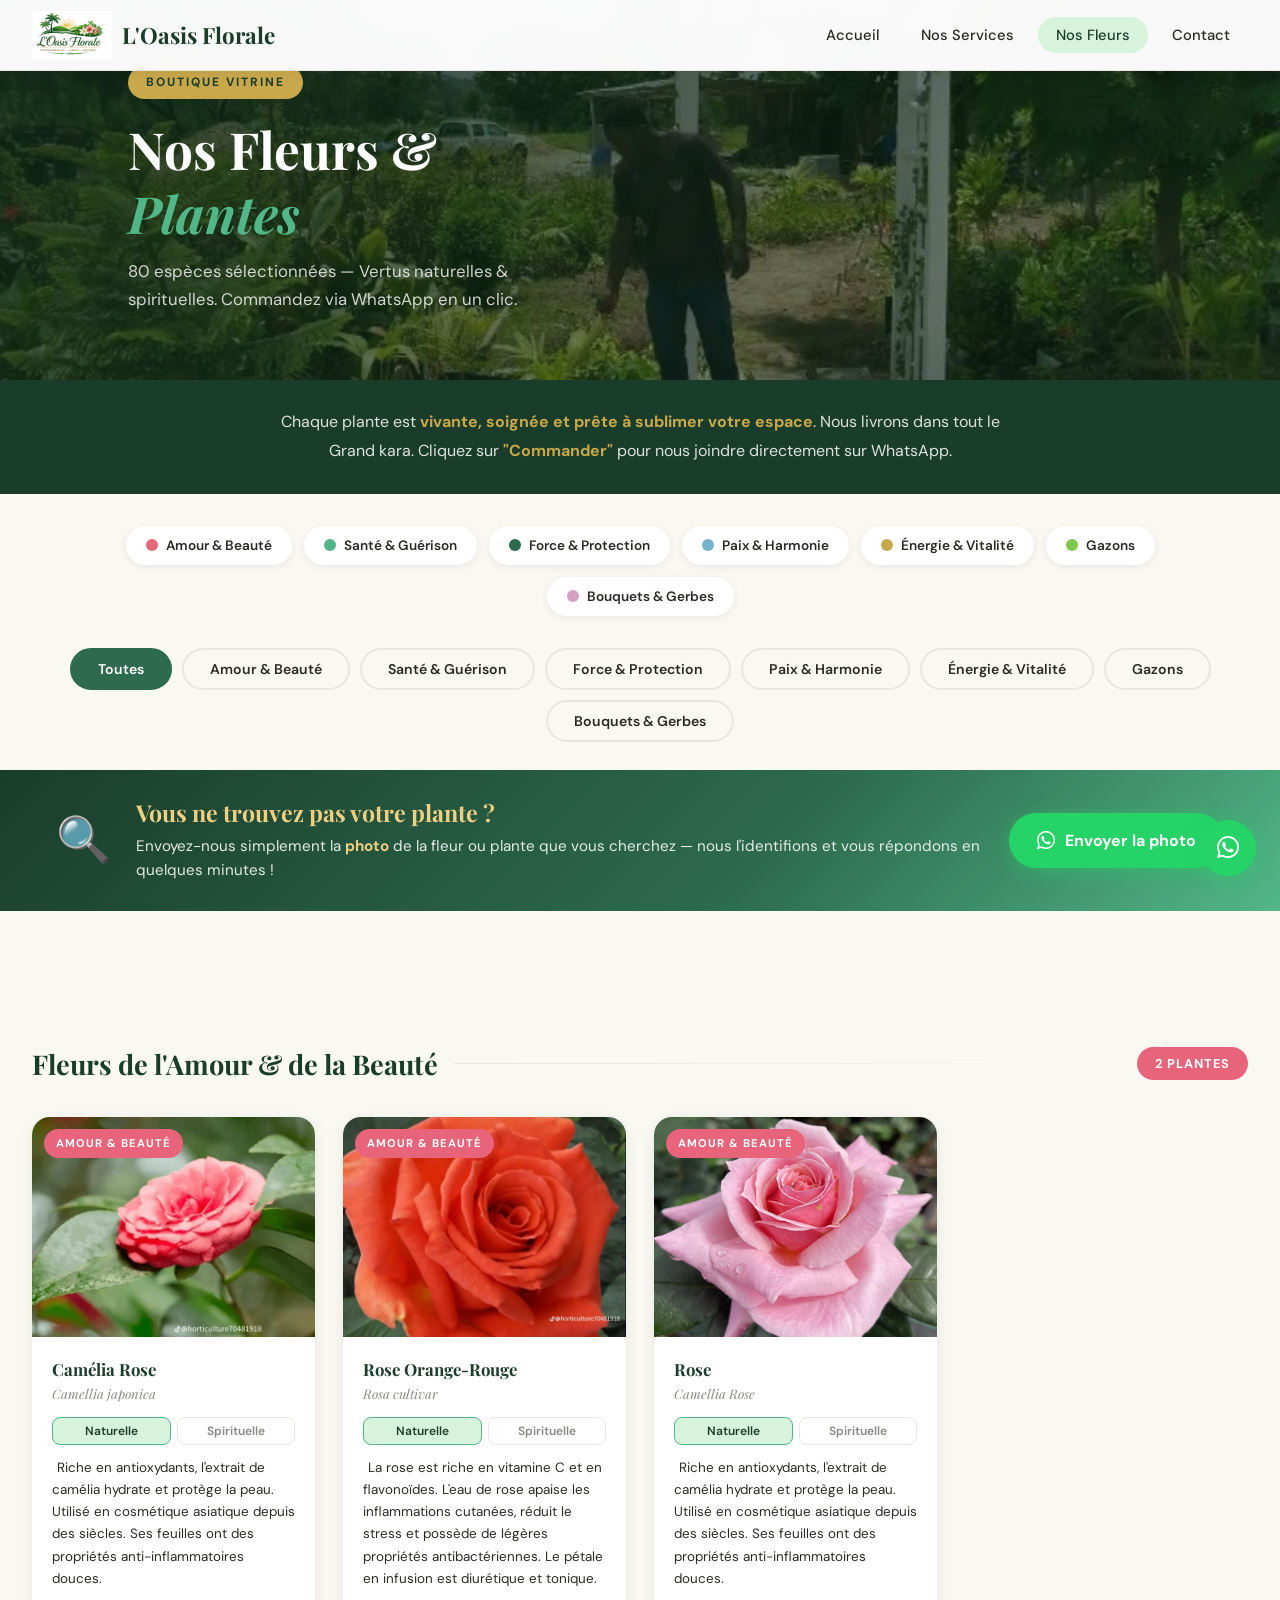
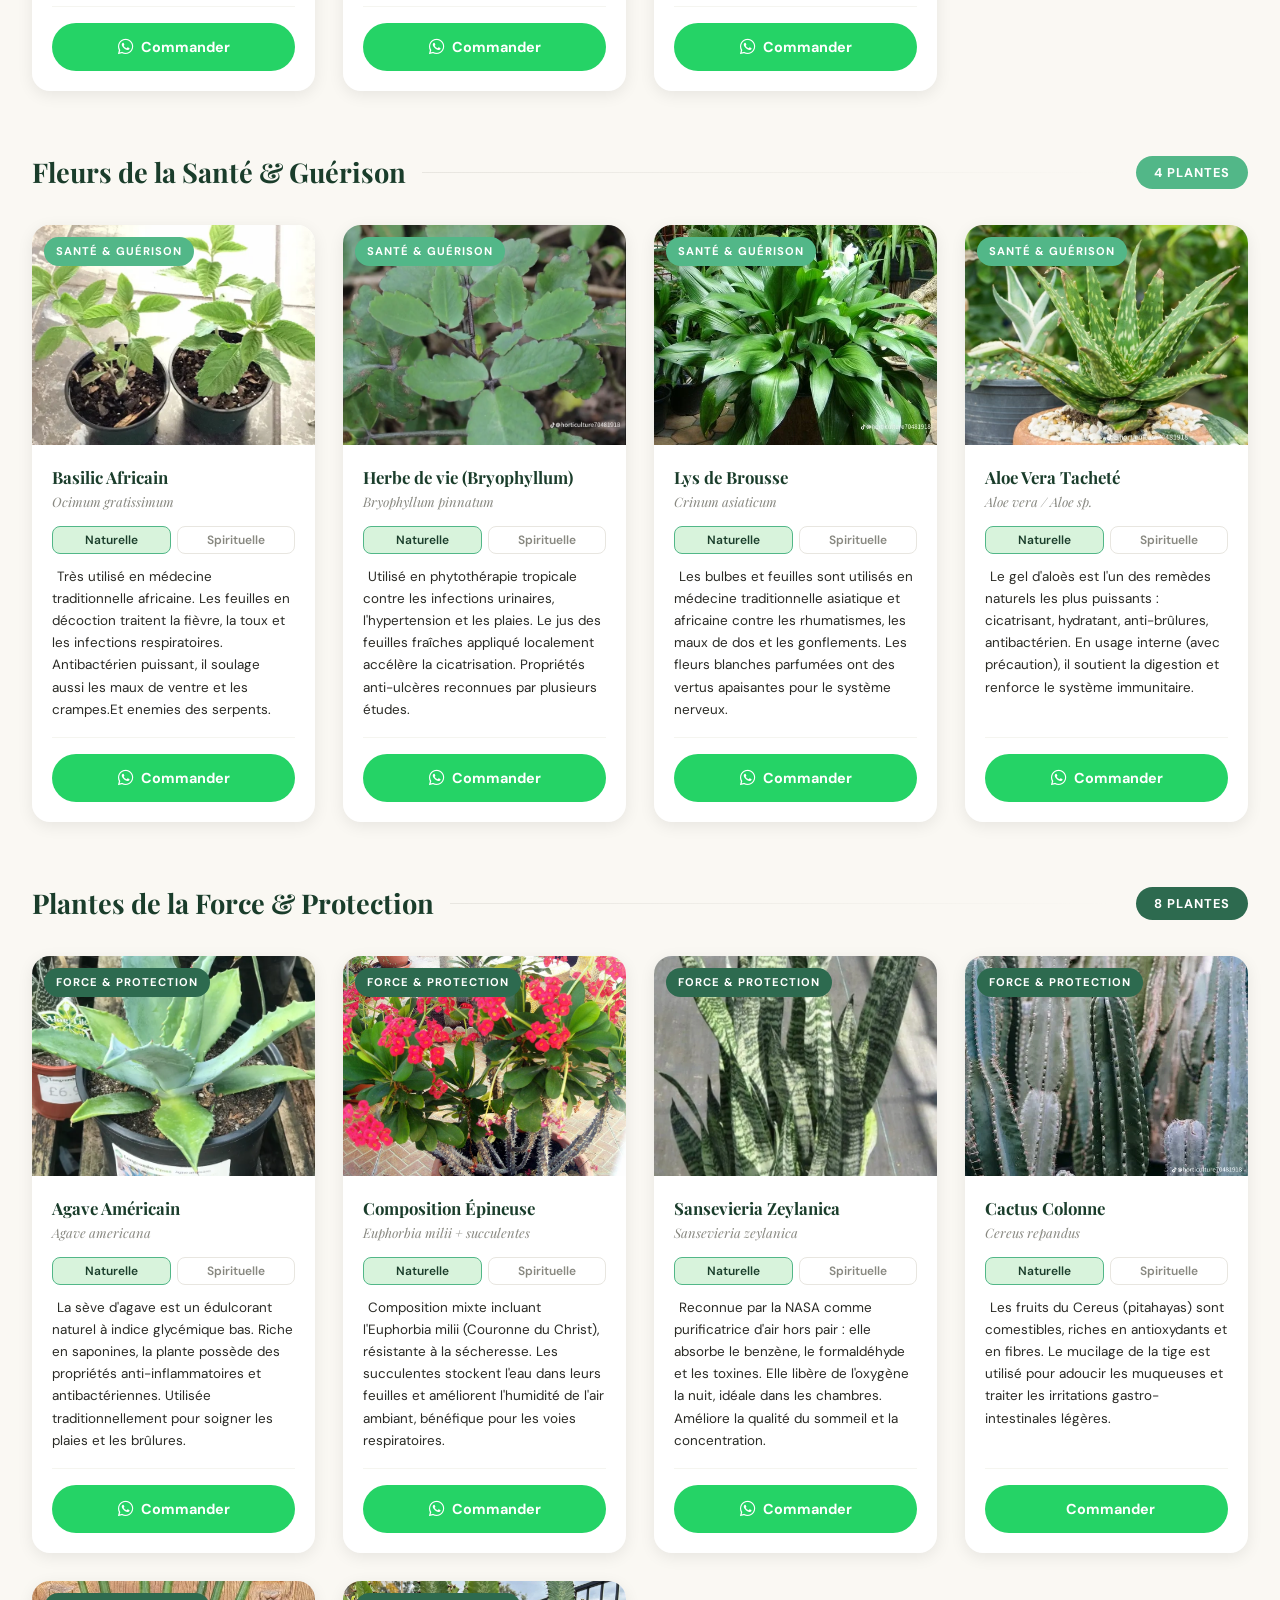
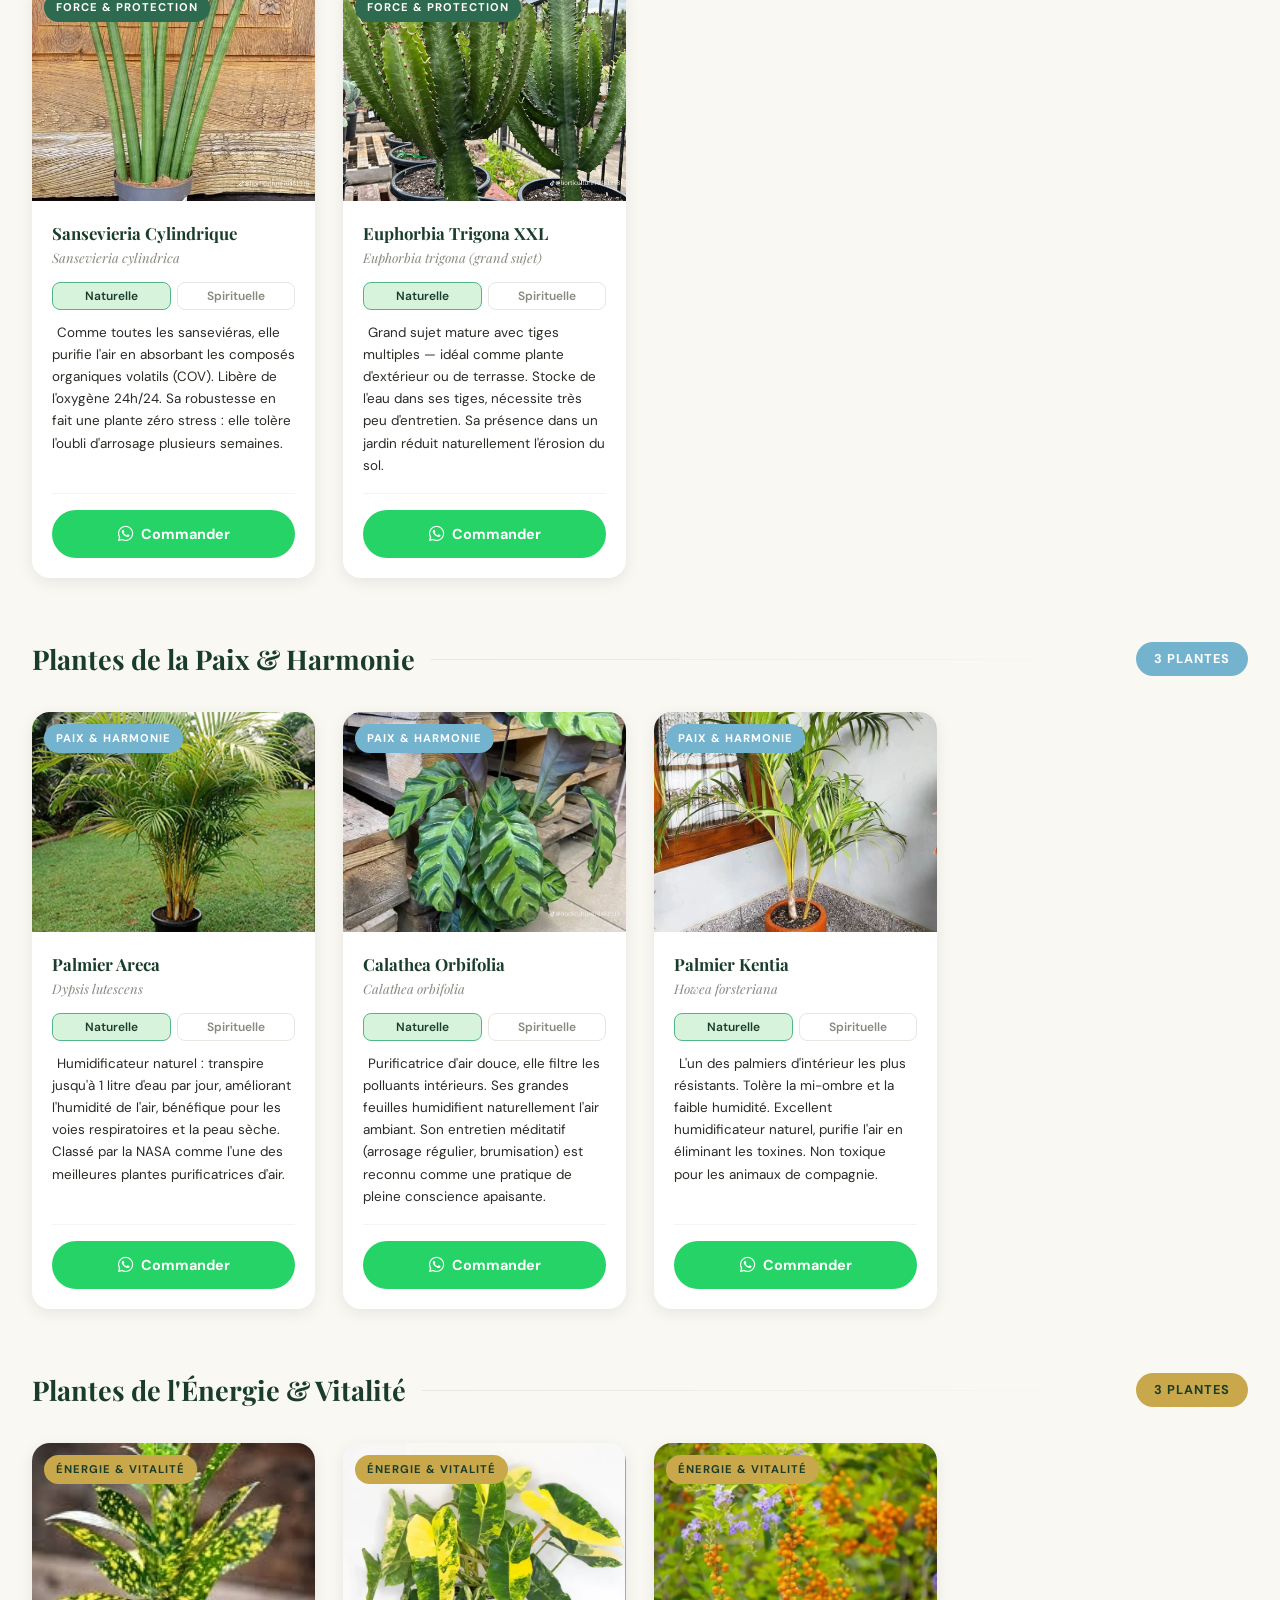
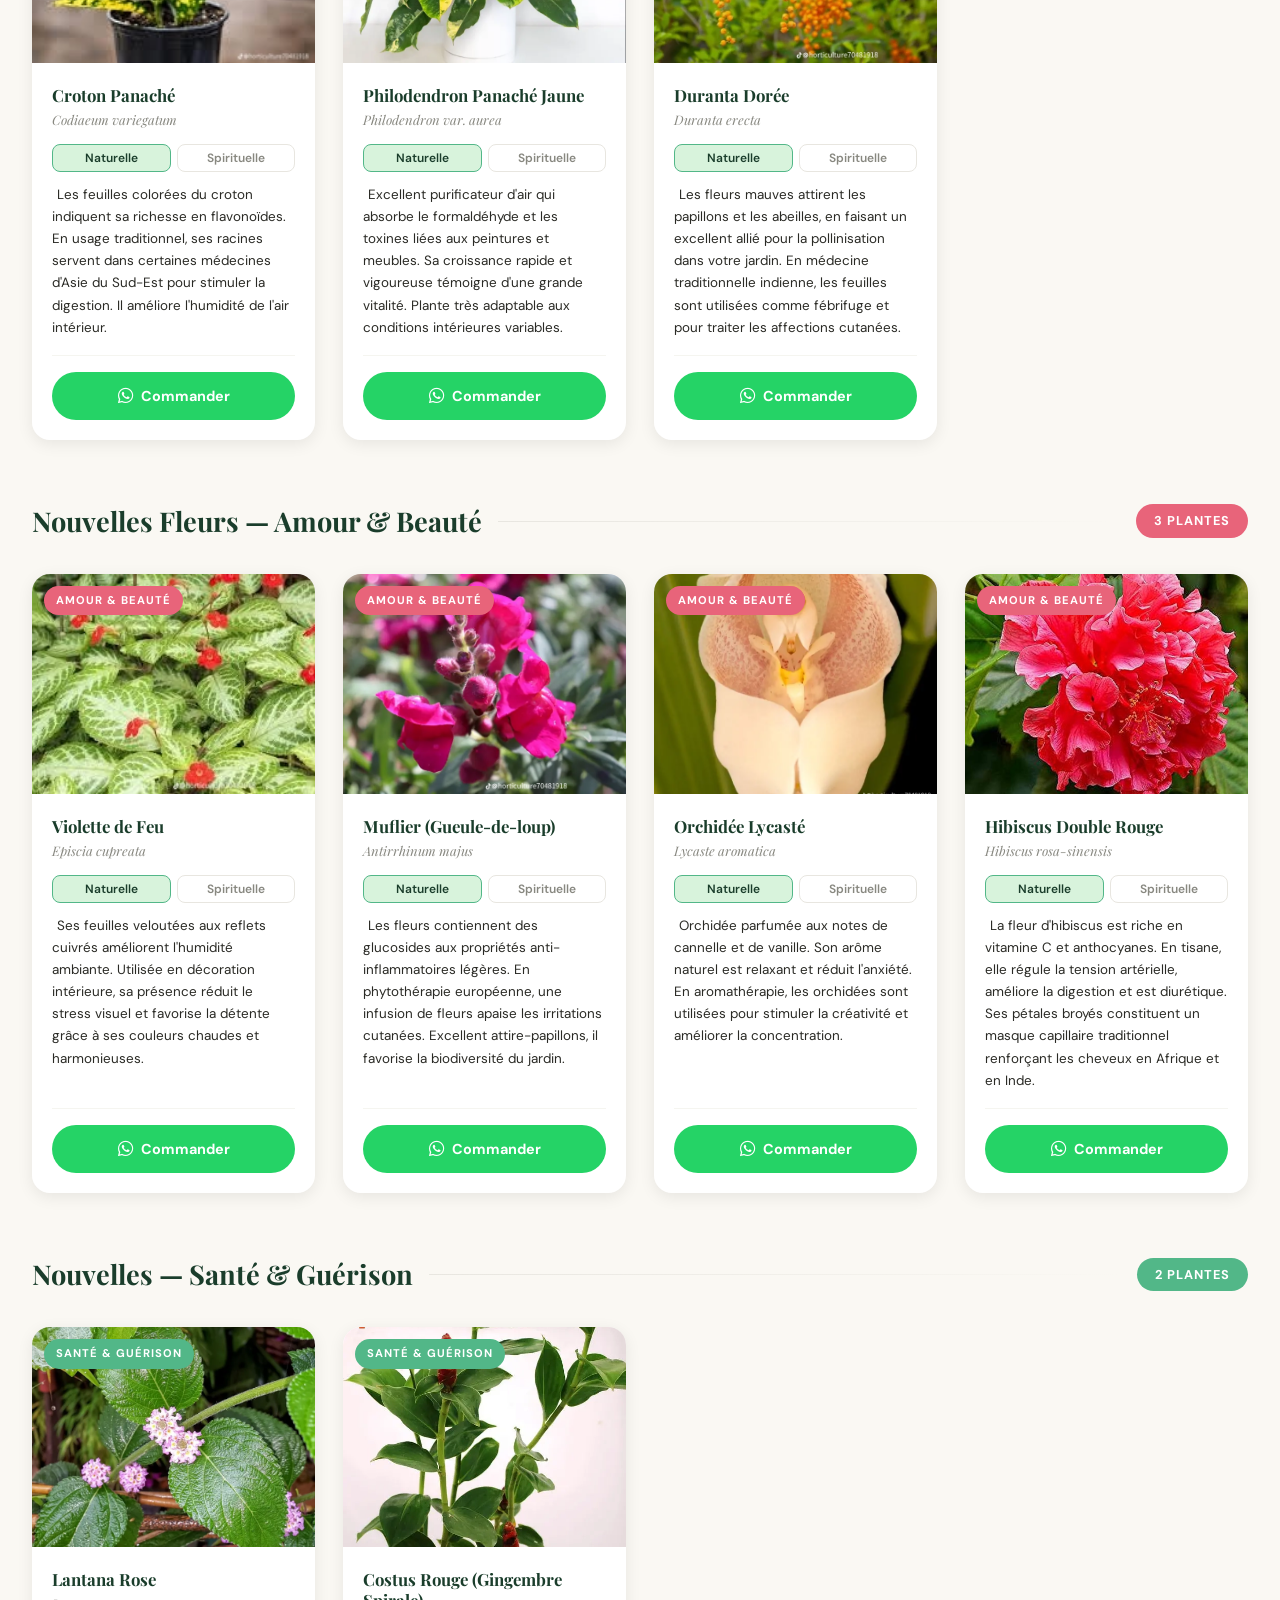
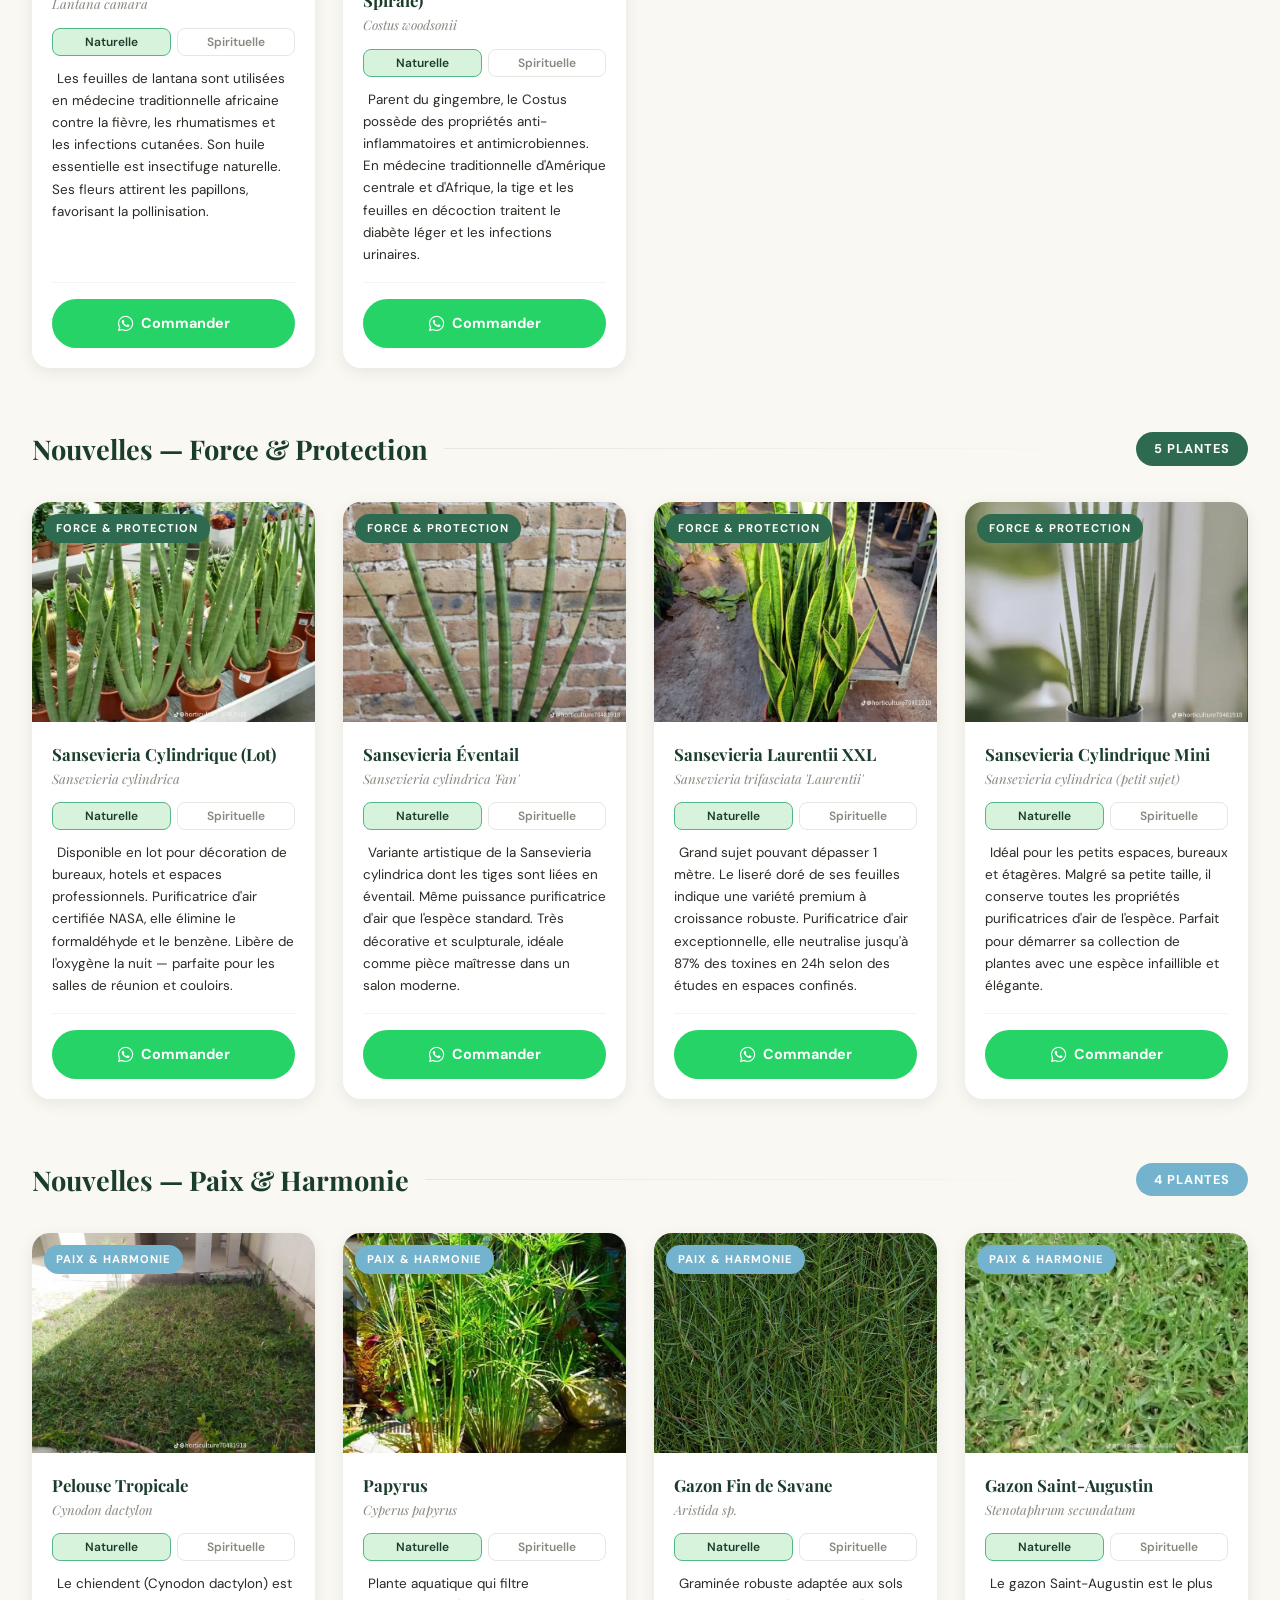
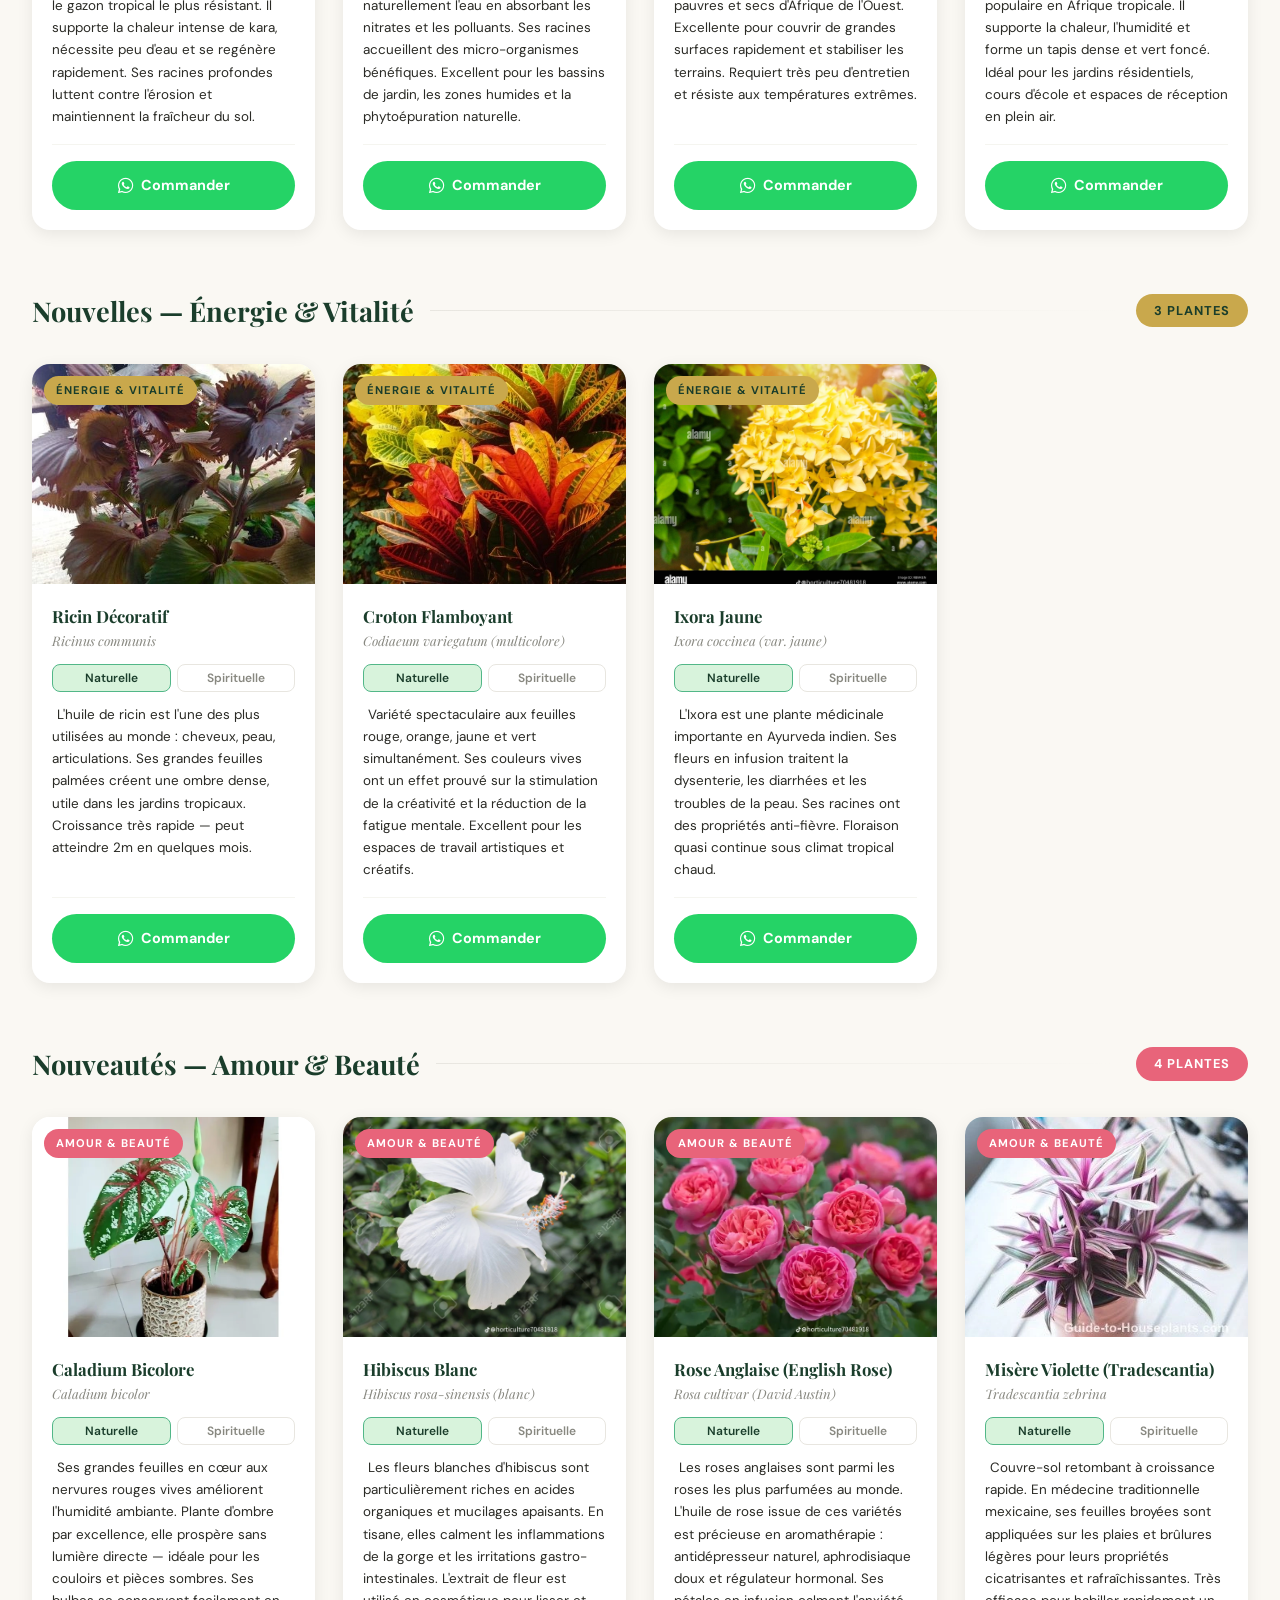
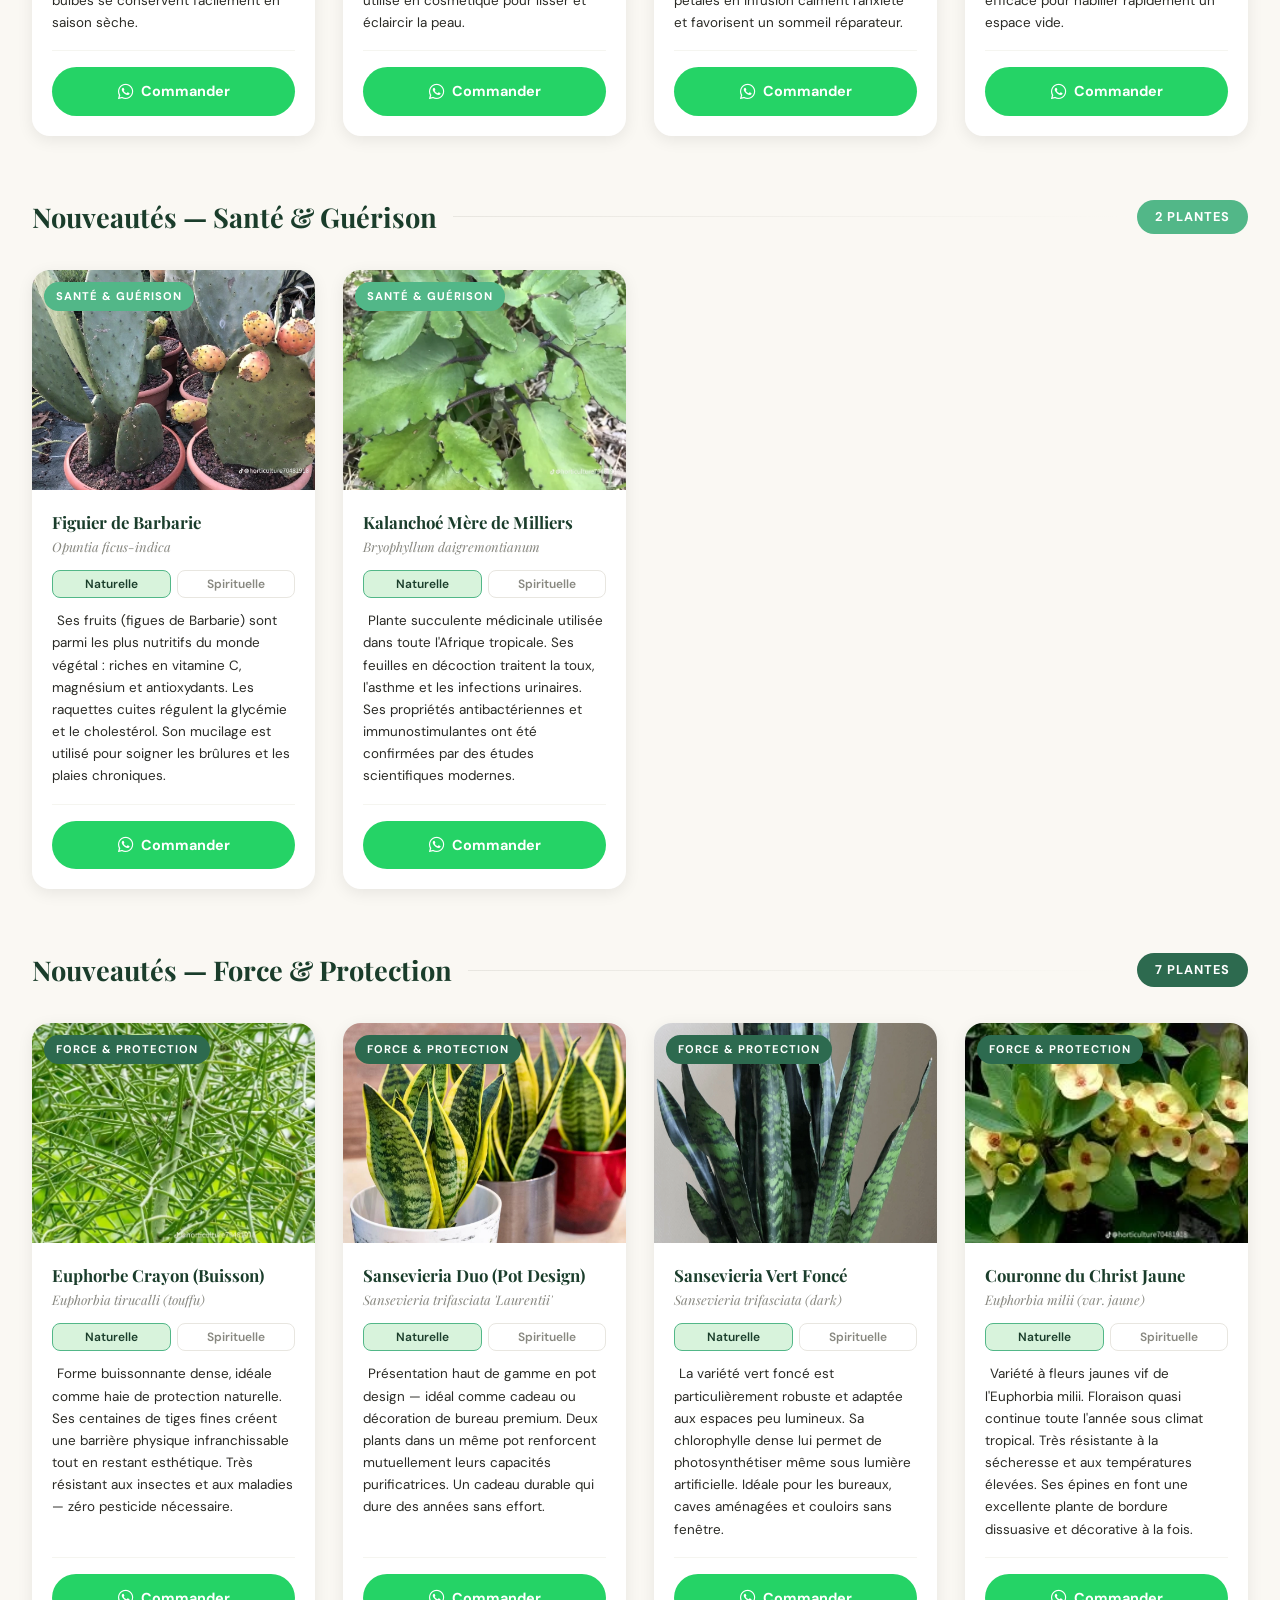
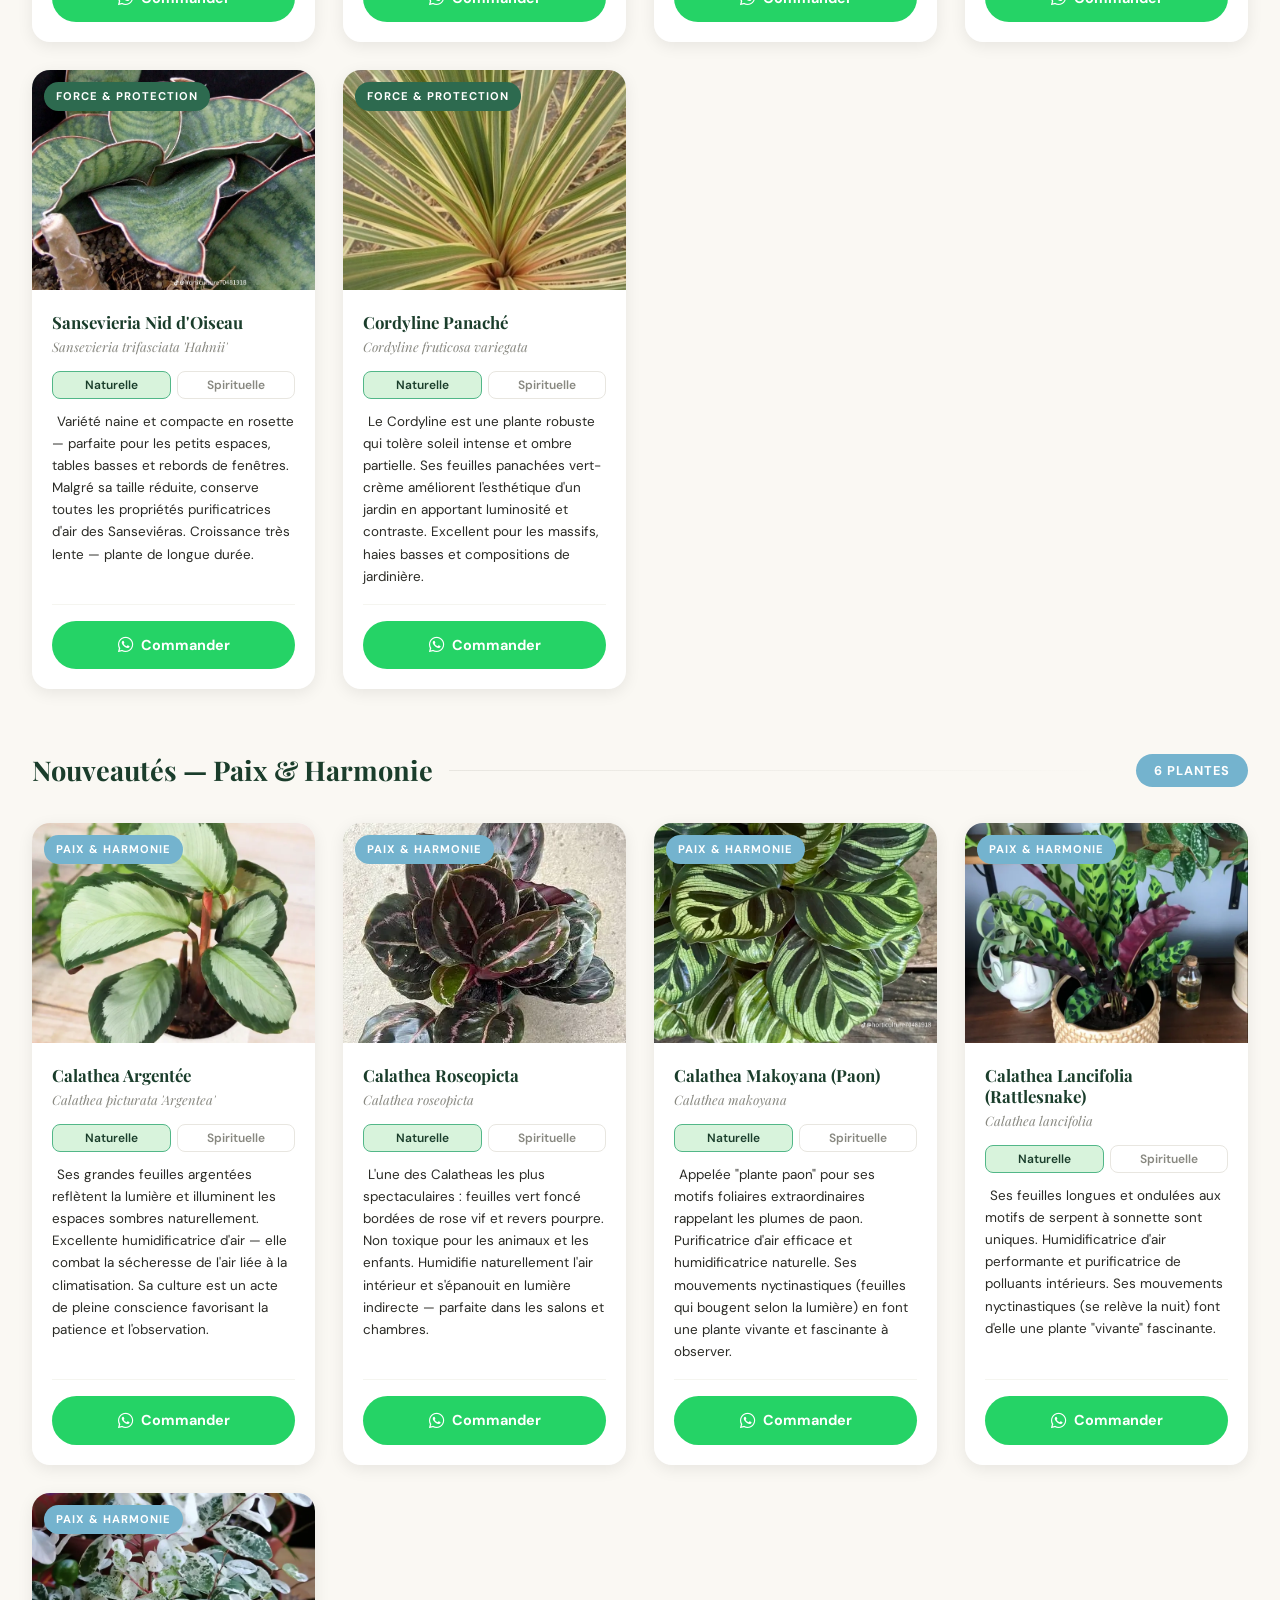
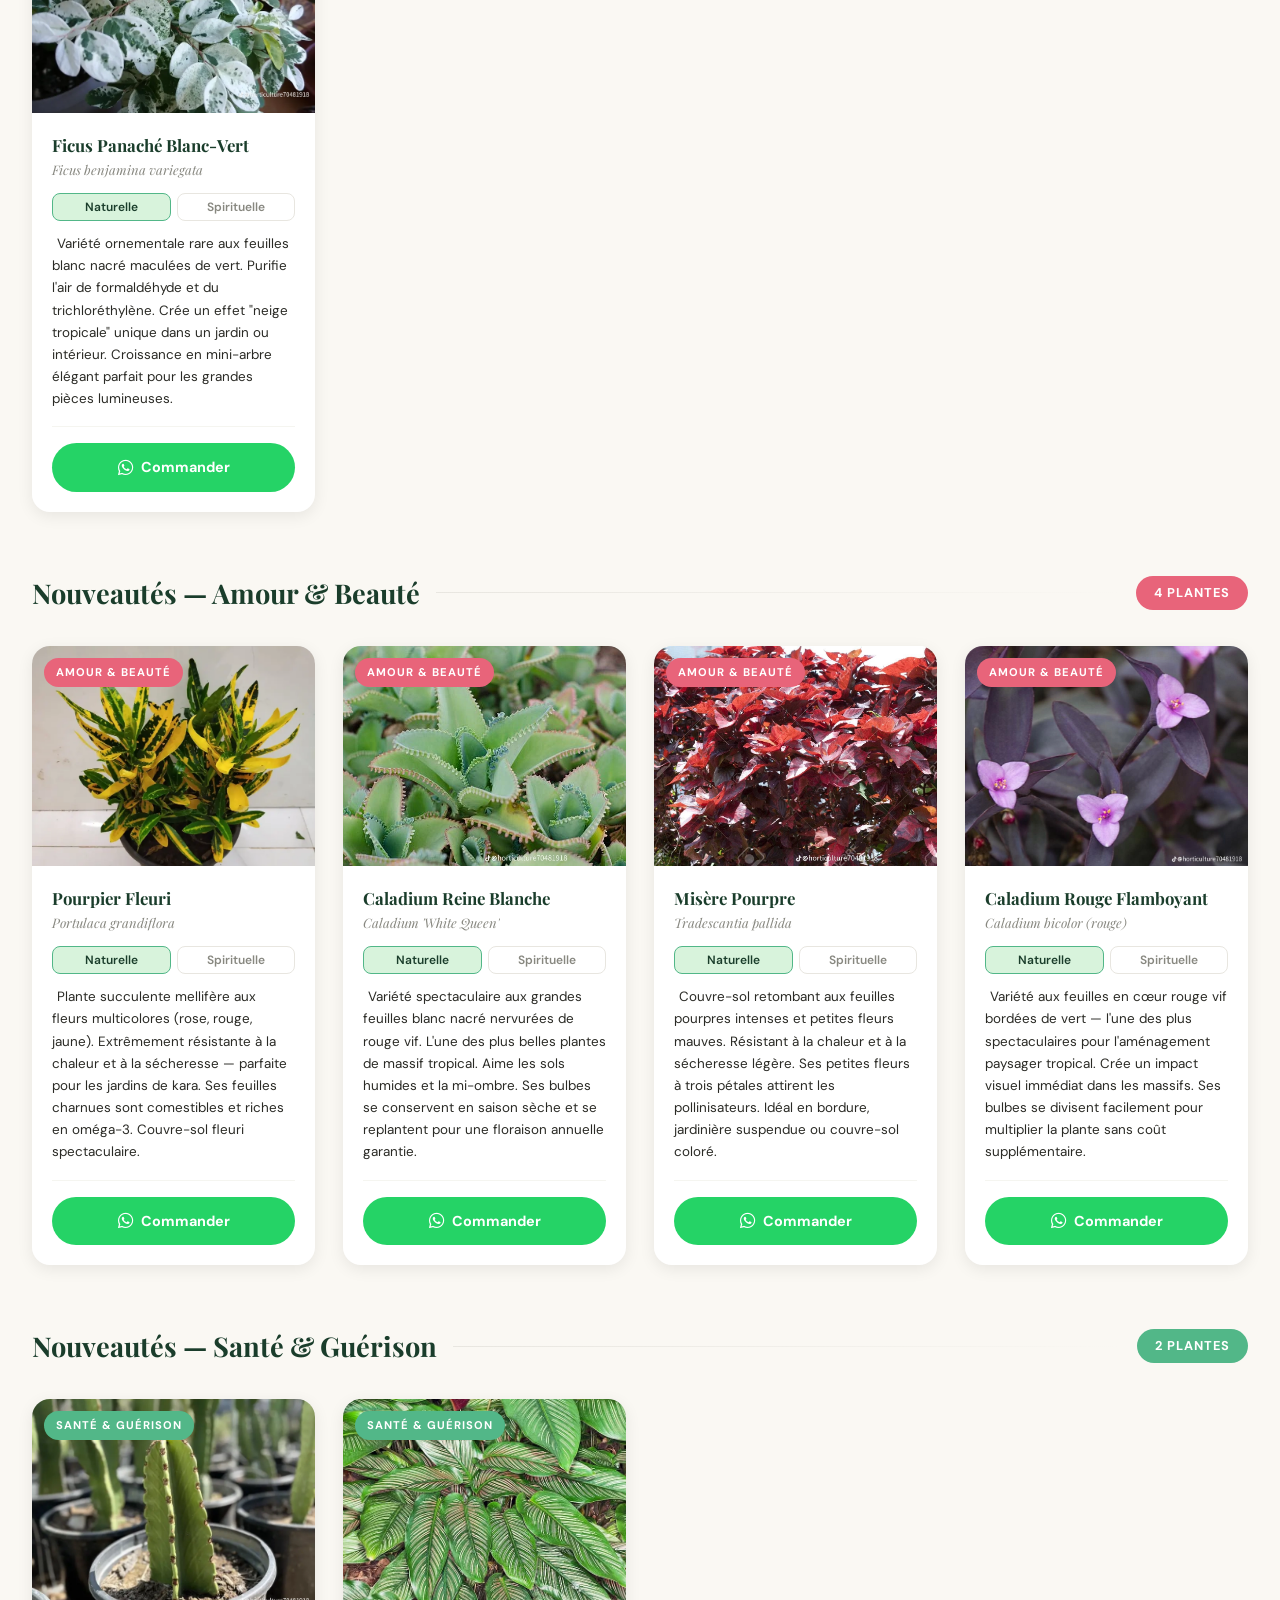
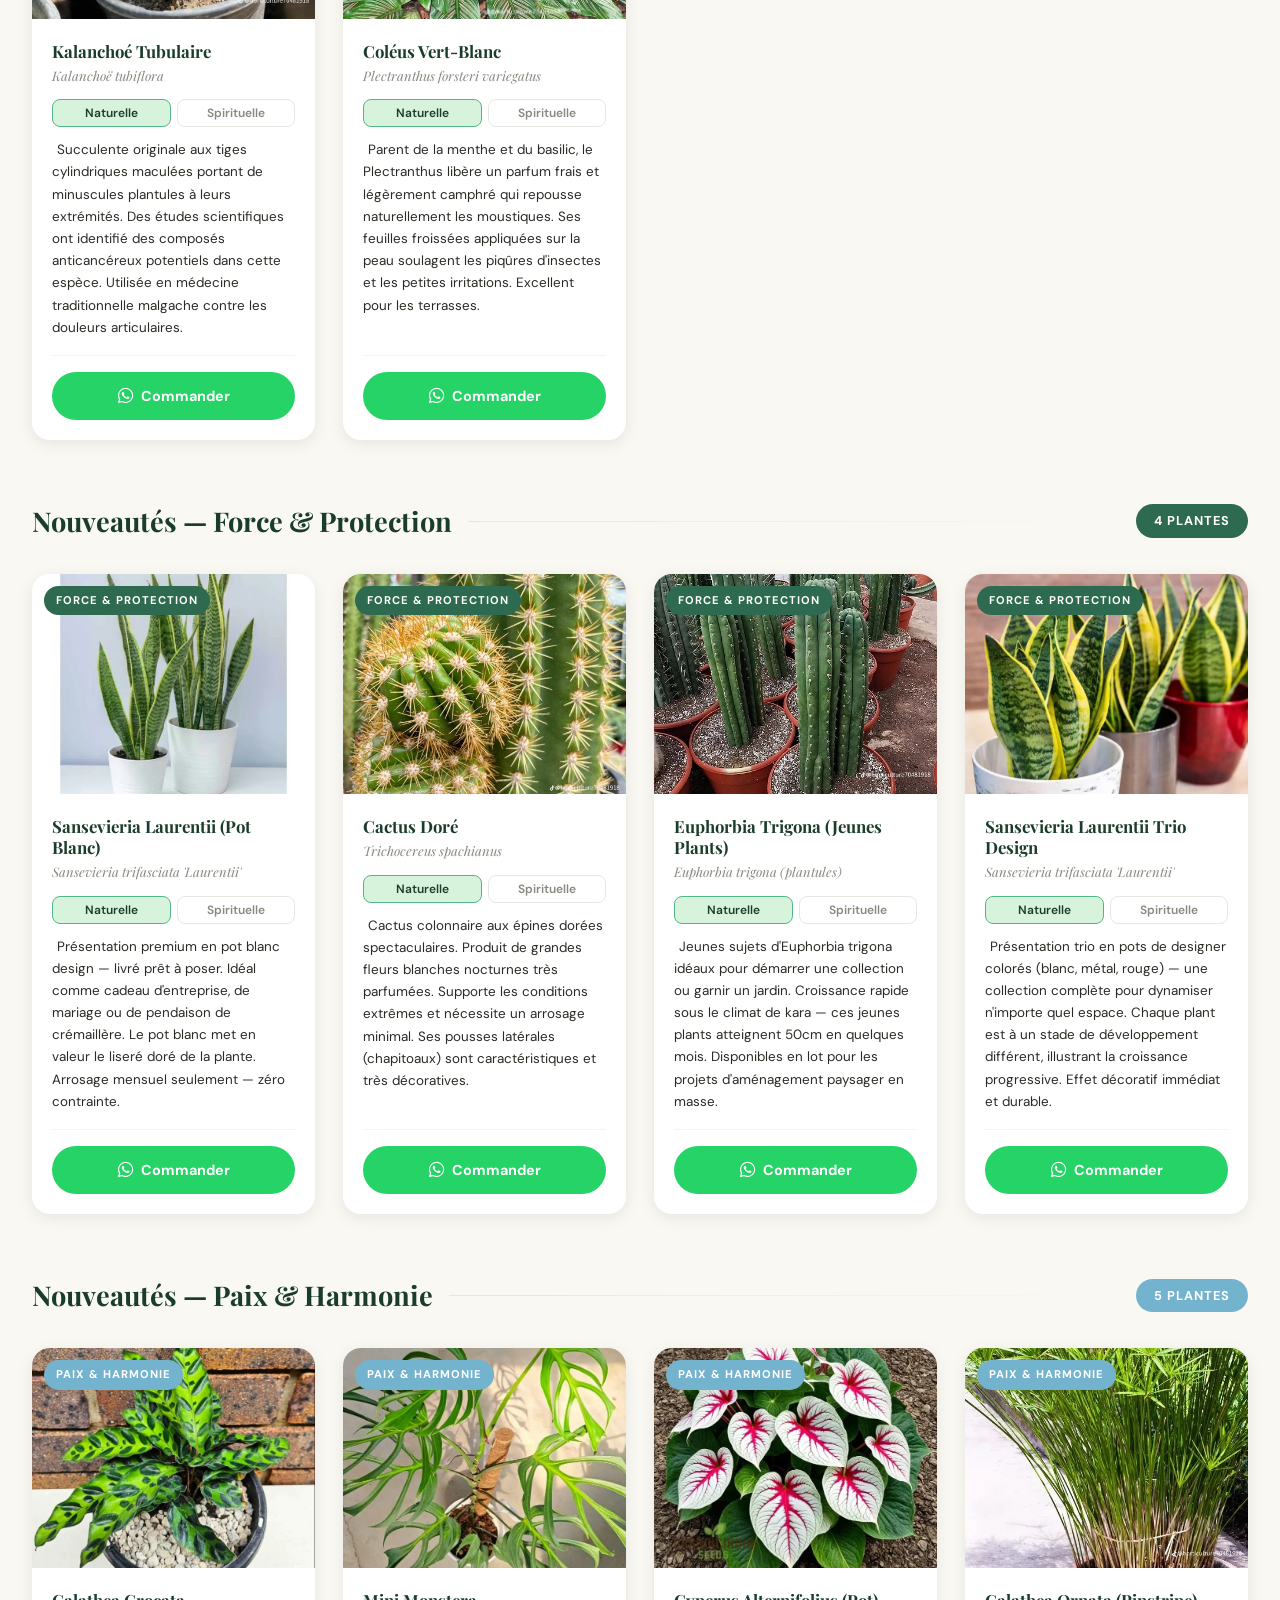
==== commit bdc52d6d: "edit taff" ====
--- a/nos-fleurs.html
+++ b/nos-fleurs.html
@@ -29,6 +29,8 @@
       --famille-force:   #2d6a4f;
       --famille-paix:    #74b3ce;
       --famille-energie: #c9a84c;
+      --famille-gazon:   #7ec850;
+      --famille-bouquet: #d4a0c0;
     }
 
     *, *::before, *::after { box-sizing: border-box; margin: 0; padding: 0; }
@@ -67,7 +69,7 @@
       display: flex; align-items: center; gap: 10px;
     }
     .nav-logo img { height: 48px; }
-    .nav-links { display: flex; gap: 6px; }
+    .nav-links { gap: 6px; }
     .nav-link {
       font-size: 0.92rem; font-weight: 500;
       padding: 8px 18px; border-radius: 50px;
@@ -340,7 +342,7 @@
     @media(max-width:1100px){ .flowers-grid{ grid-template-columns: repeat(3,1fr); } }
     @media(max-width:768px){
       .flowers-grid{ grid-template-columns: repeat(2,1fr); }
-      .nav-links { display: none; }
+      .nav-links { display: none !important; }
       .wrapper { padding: 48px 16px; }
     }
     @media(max-width:480px){ .flowers-grid{ grid-template-columns: 1fr; } }
@@ -350,21 +352,21 @@
 <body>
 
 <!-- ══ NAVBAR ══ -->
-<nav>
+  <nav id="navbar">
   <div class="nav-inner">
     <a href="index.html" class="nav-logo">
       <img src="assets/logo.png" alt="logo"
            onerror="this.style.display='none'"/>
       L'Oasis Florale
     </a>
-    <ul class="nav-links">
+    <ul id="navLinks" class="nav-links">
       <li><a href="index.html#accueil"  class="nav-link">Accueil</a></li>
-      <li><a href="index.html#services" class="nav-link">Nos Services</a></li>
+      <li><a href="index.htm l#services" class="nav-link">Nos Services</a></li>
       <li><a href="nos-fleurs.html"     class="nav-link active">Nos Fleurs</a></li>
       <li><a href="index.html#contact"  class="nav-link">Contact</a></li>
     </ul>
      <!-- Hamburger -->
-      <button class="hamburger" id="hamburger" aria-label="Menu" onclick="toggleMenu()">
+      <button class="hamburger" id="hamburger" aria-label="Menu" aria-controls="navLinks" aria-expanded="false" onclick="toggleMenu()">
         <span></span><span></span><span></span>
       </button>
   </div>
@@ -373,7 +375,7 @@
 <!-- ══ HERO ══ -->
 <div class="hero">
   <div class="hero-content">
-    <span class="hero-tag">🌿 Boutique Vitrine</span>
+    <span class="hero-tag"> Boutique Vitrine</span>
     <h1>Nos Fleurs &amp; <em>Plantes</em></h1>
     <p>80 espèces sélectionnées — Vertus naturelles &amp; spirituelles. Commandez via WhatsApp en un clic.</p>
   </div>
@@ -391,26 +393,131 @@
   <div class="legend-item"><div class="legend-dot" style="background:#2d6a4f"></div> Force &amp; Protection</div>
   <div class="legend-item"><div class="legend-dot" style="background:#74b3ce"></div> Paix &amp; Harmonie</div>
   <div class="legend-item"><div class="legend-dot" style="background:#c9a84c"></div> Énergie &amp; Vitalité</div>
+  <div class="legend-item"><div class="legend-dot" style="background:#7ec850"></div> Gazons</div>
+  <div class="legend-item"><div class="legend-dot" style="background:#d4a0c0"></div> Bouquets &amp; Gerbes</div>
 </div>
 
 <!-- ══ FILTRES ══ -->
 <div class="filter-section">
   <div class="filter-tabs">
-    <button class="filter-btn active" onclick="filterCards('all',this)">🌿 Toutes (80)</button>
-    <button class="filter-btn" onclick="filterCards('amour',this)">❤️ Amour &amp; Beauté</button>
-    <button class="filter-btn" onclick="filterCards('sante',this)">🌿 Santé &amp; Guérison</button>
-    <button class="filter-btn" onclick="filterCards('force',this)">💪 Force &amp; Protection</button>
-    <button class="filter-btn" onclick="filterCards('paix',this)">🕊️ Paix &amp; Harmonie</button>
-    <button class="filter-btn" onclick="filterCards('energie',this)">✨ Énergie &amp; Vitalité</button>
+    <button class="filter-btn active" onclick="filterCards('all',this)"> Toutes</button>
+    <button class="filter-btn" onclick="filterCards('amour',this)"> Amour &amp; Beauté</button>
+    <button class="filter-btn" onclick="filterCards('sante',this)"> Santé &amp; Guérison</button>
+    <button class="filter-btn" onclick="filterCards('force',this)"> Force &amp; Protection</button>
+    <button class="filter-btn" onclick="filterCards('paix',this)"> Paix &amp; Harmonie</button>
+    <button class="filter-btn" onclick="filterCards('energie',this)"> Énergie &amp; Vitalité</button>
+    <button class="filter-btn" onclick="filterCards('gazon',this)"> Gazons</button>
+    <button class="filter-btn" onclick="filterCards('bouquet',this)"> Bouquets &amp; Gerbes</button>
   </div>
 </div>
+
+<!-- ══ BANNIÈRE "FLEUR INTROUVABLE" ══ -->
+<div class="search-banner">
+  <div class="search-banner-inner">
+    <div class="search-banner-icon">🔍</div>
+    <div class="search-banner-text">
+      <p class="search-banner-title">Vous ne trouvez pas votre plante ?</p>
+      <p class="search-banner-sub">Envoyez-nous simplement la <strong>photo</strong> de la fleur ou plante que vous cherchez — nous l'identifions et vous répondons en quelques minutes !</p>
+    </div>
+    <a class="search-banner-btn"
+       href="https://wa.me/22870481918?text=Bonjour+L%27Oasis+Florale+%F0%9F%8C%BF+Je+cherche+une+plante+que+je+n%27ai+pas+trouv%C3%A9e+dans+votre+catalogue.+Je+vous+envoie+la+photo+pour+identification+%F0%9F%93%B8"
+       target="_blank">
+      <i class="fab fa-whatsapp"></i>
+      <span>Envoyer la photo</span>
+    </a>
+  </div>
+</div>
+
+<style>
+  .search-banner {
+    background: linear-gradient(135deg, #1a3d2b 0%, #2d6a4f 60%, #52b788 100%);
+    padding: 0 24px;
+    margin: 28px 0 0;
+  }
+  .search-banner-inner {
+    max-width: 1280px;
+    margin: 0 auto;
+    padding: 28px 32px;
+    display: flex;
+    align-items: center;
+    gap: 24px;
+    flex-wrap: wrap;
+  }
+  .search-banner-icon {
+    font-size: 2.8rem;
+    flex-shrink: 0;
+    animation: bounce-icon 2s ease-in-out infinite;
+  }
+  @keyframes bounce-icon {
+    0%,100% { transform: translateY(0); }
+    50%      { transform: translateY(-6px); }
+  }
+  .search-banner-text {
+    flex: 1;
+    min-width: 200px;
+  }
+  .search-banner-title {
+    font-family: 'Playfair Display', serif;
+    font-size: clamp(1.1rem, 2.5vw, 1.45rem);
+    font-weight: 700;
+    color: #f0d080;
+    margin-bottom: 6px;
+    line-height: 1.3;
+  }
+  .search-banner-sub {
+    font-size: clamp(0.82rem, 1.8vw, 0.95rem);
+    color: rgba(255,255,255,0.88);
+    line-height: 1.6;
+  }
+  .search-banner-sub strong {
+    color: #f0d080;
+    font-weight: 700;
+  }
+  .search-banner-btn {
+    display: inline-flex;
+    align-items: center;
+    gap: 10px;
+    background: #25d366;
+    color: white;
+    padding: 14px 28px;
+    border-radius: 50px;
+    font-size: 1rem;
+    font-weight: 700;
+    text-decoration: none;
+    white-space: nowrap;
+    flex-shrink: 0;
+    box-shadow: 0 4px 20px rgba(37,211,102,0.45);
+    transition: all 0.25s ease;
+    animation: pulse-banner 2.5s ease-in-out infinite;
+  }
+  .search-banner-btn i { font-size: 1.3rem; }
+  .search-banner-btn:hover {
+    background: #1da851;
+    transform: translateY(-3px) scale(1.04);
+    box-shadow: 0 8px 28px rgba(37,211,102,0.6);
+    animation: none;
+  }
+  @keyframes pulse-banner {
+    0%,100% { box-shadow: 0 4px 20px rgba(37,211,102,0.45); }
+    50%      { box-shadow: 0 4px 32px rgba(37,211,102,0.8); }
+  }
+  @media (max-width: 600px) {
+    .search-banner-inner {
+      flex-direction: column;
+      align-items: flex-start;
+      padding: 22px 16px;
+      gap: 16px;
+    }
+    .search-banner-btn { width: 100%; justify-content: center; }
+  }
+</style>
 
 <!-- ══ CATALOGUE ══ -->
 <div class="wrapper">
 
   <!-- ─── FAMILLE : AMOUR & BEAUTÉ ─── -->
   <div class="section-head famille-amour-head">
-    <h2>❤️ Fleurs de l'Amour &amp; de la Beauté</h2>
+    <h2> Fleurs de l'Amour &amp; de la Beauté</h2>
     <div class="section-line"></div>
     <span class="famille-badge" style="background:#e8647a">2 plantes</span>
   </div>
@@ -420,7 +527,7 @@
     <div class="flower-card" data-famille="amour">
       <div class="card-img">
         <img src="assets/ADHE6320.WEBP" alt="Camélia Rose"/>
-        <span class="card-famille-badge" style="background:#e8647a">❤️ Amour &amp; Beauté</span>
+        <span class="card-famille-badge" style="background:#e8647a"> Amour &amp; Beauté</span>
       </div>
       <div class="card-body">
         <div class="card-names">
@@ -428,15 +535,15 @@
           <div class="latin">Camellia japonica</div>
         </div>
         <div class="vertus-tabs">
-          <button class="vtab active" onclick="switchTab(this,'naturelle','ADHE')">🌿 Naturelle</button>
-          <button class="vtab" onclick="switchTab(this,'spirituelle','ADHE')">✨ Spirituelle</button>
+          <button class="vtab active" onclick="switchTab(this,'naturelle','ADHE')"> Naturelle</button>
+          <button class="vtab" onclick="switchTab(this,'spirituelle','ADHE')"> Spirituelle</button>
         </div>
         <div class="vertus-content">
           <div id="ADHE-naturelle" class="vertu-panel active">
-            <span class="vertu-icon">🌿</span>Riche en antioxydants, l'extrait de camélia hydrate et protège la peau. Utilisé en cosmétique asiatique depuis des siècles. Ses feuilles ont des propriétés anti-inflammatoires douces.
+            <span class="vertu-icon"></span>Riche en antioxydants, l'extrait de camélia hydrate et protège la peau. Utilisé en cosmétique asiatique depuis des siècles. Ses feuilles ont des propriétés anti-inflammatoires douces.
           </div>
           <div id="ADHE-spirituelle" class="vertu-panel">
-            <span class="vertu-icon">✨</span>Symbole de beauté parfaite et d'amour durable au Japon et en Chine. Fleur des femmes nobles, elle représente la grâce, la fidélité et le raffinement de l'âme.
+            <span class="vertu-icon"></span>Symbole de beauté parfaite et d'amour durable au Japon et en Chine. Fleur des femmes nobles, elle représente la grâce, la fidélité et le raffinement de l'âme.
           </div>
         </div>
         <div class="card-divider"></div>
@@ -452,7 +559,7 @@
     <div class="flower-card" data-famille="amour">
       <div class="card-img">
         <img src="assets/ARCI1925.WEBP" alt="Rose Orange"/>
-        <span class="card-famille-badge" style="background:#e8647a">❤️ Amour &amp; Beauté</span>
+        <span class="card-famille-badge" style="background:#e8647a"> Amour &amp; Beauté</span>
       </div>
       <div class="card-body">
         <div class="card-names">
@@ -460,15 +567,15 @@
           <div class="latin">Rosa cultivar</div>
         </div>
         <div class="vertus-tabs">
-          <button class="vtab active" onclick="switchTab(this,'naturelle','ARCI')">🌿 Naturelle</button>
-          <button class="vtab" onclick="switchTab(this,'spirituelle','ARCI')">✨ Spirituelle</button>
+          <button class="vtab active" onclick="switchTab(this,'naturelle','ARCI')"> Naturelle</button>
+          <button class="vtab" onclick="switchTab(this,'spirituelle','ARCI')"> Spirituelle</button>
         </div>
         <div class="vertus-content">
           <div id="ARCI-naturelle" class="vertu-panel active">
-            <span class="vertu-icon">🌿</span>La rose est riche en vitamine C et en flavonoïdes. L'eau de rose apaise les inflammations cutanées, réduit le stress et possède de légères propriétés antibactériennes. Le pétale en infusion est diurétique et tonique.
+            <span class="vertu-icon"></span>La rose est riche en vitamine C et en flavonoïdes. L'eau de rose apaise les inflammations cutanées, réduit le stress et possède de légères propriétés antibactériennes. Le pétale en infusion est diurétique et tonique.
           </div>
           <div id="ARCI-spirituelle" class="vertu-panel">
-            <span class="vertu-icon">✨</span>La rose orange symbolise l'enthousiasme, la passion naissante et la joie de vivre. En traditions mystiques, elle est liée au chakra sacral — siège de la créativité et du désir. Elle invite à l'action et au courage amoureux.
+            <span class="vertu-icon"></span>La rose orange symbolise l'enthousiasme, la passion naissante et la joie de vivre. En traditions mystiques, elle est liée au chakra sacral — siège de la créativité et du désir. Elle invite à l'action et au courage amoureux.
           </div>
         </div>
         <div class="card-divider"></div>
@@ -479,13 +586,44 @@
         </a>
       </div>
     </div>
+    <!-- 1. Camélia Rose -->
+    <div class="flower-card" data-famille="amour">
+      <div class="card-img">
+        <img src="./assets/rose_rose_claire.jpeg" alt="Camélia Rose"/>
+        <span class="card-famille-badge" style="background:#e8647a"> Amour &amp; Beauté</span>
+      </div>
+      <div class="card-body">
+        <div class="card-names">
+          <h3> Rose</h3>
+          <div class="latin">Camellia Rose</div>
+        </div>
+        <div class="vertus-tabs">
+          <button class="vtab active" onclick="switchTab(this,'naturelle','ADHE')"> Naturelle</button>
+          <button class="vtab" onclick="switchTab(this,'spirituelle','ADHE')"> Spirituelle</button>
+        </div>
+        <div class="vertus-content">
+          <div id="ADHE-naturelle" class="vertu-panel active">
+            <span class="vertu-icon"></span>Riche en antioxydants, l'extrait de camélia hydrate et protège la peau. Utilisé en cosmétique asiatique depuis des siècles. Ses feuilles ont des propriétés anti-inflammatoires douces.
+          </div>
+          <div id="ADHE-spirituelle" class="vertu-panel">
+            <span class="vertu-icon"></span>Symbole de beauté parfaite et d'amour durable au Japon et en Chine. Fleur des femmes nobles, elle représente la grâce, la fidélité et le raffinement de l'âme.
+          </div>
+        </div>
+        <div class="card-divider"></div>
+        <a class="btn-whatsapp"
+           href="https://wa.me/22870481918?text=Bonjour+L%27Oasis+Florale+%F0%9F%8C%BF+Je+souhaite+commander+la+plante+%3A+Cam%C3%A9lia+Rose+(Camellia+japonica)"
+           target="_blank">
+          <i class="fab fa-whatsapp"></i> Commander
+        </a>
+      </div>
+    </div>
 
   </div><!-- end grid amour -->
 
 
   <!-- ─── FAMILLE : SANTÉ & GUÉRISON ─── -->
   <div class="section-head">
-    <h2>🌿 Fleurs de la Santé &amp; Guérison</h2>
+    <h2> Fleurs de la Santé &amp; Guérison</h2>
     <div class="section-line"></div>
     <span class="famille-badge" style="background:#52b788">4 plantes</span>
   </div>
@@ -495,7 +633,7 @@
     <div class="flower-card" data-famille="sante">
       <div class="card-img">
         <img src="assets/AVVU0859.WEBP" alt="Basilic Africain"/>
-        <span class="card-famille-badge" style="background:#52b788">🌿 Santé &amp; Guérison</span>
+        <span class="card-famille-badge" style="background:#52b788"> Santé &amp; Guérison</span>
       </div>
       <div class="card-body">
         <div class="card-names">
@@ -503,15 +641,15 @@
           <div class="latin">Ocimum gratissimum</div>
         </div>
         <div class="vertus-tabs">
-          <button class="vtab active" onclick="switchTab(this,'naturelle','AVVU')">🌿 Naturelle</button>
-          <button class="vtab" onclick="switchTab(this,'spirituelle','AVVU')">✨ Spirituelle</button>
+          <button class="vtab active" onclick="switchTab(this,'naturelle','AVVU')"> Naturelle</button>
+          <button class="vtab" onclick="switchTab(this,'spirituelle','AVVU')"> Spirituelle</button>
         </div>
         <div class="vertus-content">
           <div id="AVVU-naturelle" class="vertu-panel active">
-            <span class="vertu-icon">🌿</span>Très utilisé en médecine traditionnelle africaine. Les feuilles en décoction traitent la fièvre, la toux et les infections respiratoires. Antibactérien puissant, il soulage aussi les maux de ventre et les crampes.
+            <span class="vertu-icon"></span>Très utilisé en médecine traditionnelle africaine. Les feuilles en décoction traitent la fièvre, la toux et les infections respiratoires. Antibactérien puissant, il soulage aussi les maux de ventre et les crampes.Et enemies des serpents.
           </div>
           <div id="AVVU-spirituelle" class="vertu-panel">
-            <span class="vertu-icon">✨</span>En Afrique de l'Ouest, le basilic africain est une plante sacrée protectrice. Placé à l'entrée de la maison, il éloigne les mauvais esprits. Il symbolise la pureté, la chance et la bénédiction divine sur le foyer.
+            <span class="vertu-icon"></span>En Afrique de l'Ouest, le basilic africain est une plante sacrée protectrice. Placé à l'entrée de la maison, il éloigne les mauvais esprits. Il symbolise la pureté, la chance et la bénédiction divine sur le foyer.
           </div>
         </div>
         <div class="card-divider"></div>
@@ -527,7 +665,7 @@
     <div class="flower-card" data-famille="sante">
       <div class="card-img">
         <img src="assets/BCBX4667.WEBP" alt="Bryophyllum"/>
-        <span class="card-famille-badge" style="background:#52b788">🌿 Santé &amp; Guérison</span>
+        <span class="card-famille-badge" style="background:#52b788"> Santé &amp; Guérison</span>
       </div>
       <div class="card-body">
         <div class="card-names">
@@ -535,15 +673,15 @@
           <div class="latin">Bryophyllum pinnatum</div>
         </div>
         <div class="vertus-tabs">
-          <button class="vtab active" onclick="switchTab(this,'naturelle','BCBX')">🌿 Naturelle</button>
-          <button class="vtab" onclick="switchTab(this,'spirituelle','BCBX')">✨ Spirituelle</button>
+          <button class="vtab active" onclick="switchTab(this,'naturelle','BCBX')"> Naturelle</button>
+          <button class="vtab" onclick="switchTab(this,'spirituelle','BCBX')"> Spirituelle</button>
         </div>
         <div class="vertus-content">
           <div id="BCBX-naturelle" class="vertu-panel active">
-            <span class="vertu-icon">🌿</span>Utilisé en phytothérapie tropicale contre les infections urinaires, l'hypertension et les plaies. Le jus des feuilles fraîches appliqué localement accélère la cicatrisation. Propriétés anti-ulcères reconnues par plusieurs études.
+            <span class="vertu-icon"></span>Utilisé en phytothérapie tropicale contre les infections urinaires, l'hypertension et les plaies. Le jus des feuilles fraîches appliqué localement accélère la cicatrisation. Propriétés anti-ulcères reconnues par plusieurs études.
           </div>
           <div id="BCBX-spirituelle" class="vertu-panel">
-            <span class="vertu-icon">✨</span>Appelée "plante des miracles" au Togo et au Bénin. Sa capacité à faire naître de nouvelles plantes depuis ses feuilles lui confère un symbole fort de résurrection, de renouveau et d'immortalité de l'âme.
+            <span class="vertu-icon"></span>Appelée "plante des miracles" au Togo et au Bénin. Sa capacité à faire naître de nouvelles plantes depuis ses feuilles lui confère un symbole fort de résurrection, de renouveau et d'immortalité de l'âme.
           </div>
         </div>
         <div class="card-divider"></div>
@@ -559,7 +697,7 @@
     <div class="flower-card" data-famille="sante">
       <div class="card-img">
         <img src="assets/BZOH9445.WEBP" alt="Crinum Lys"/>
-        <span class="card-famille-badge" style="background:#52b788">🌿 Santé &amp; Guérison</span>
+        <span class="card-famille-badge" style="background:#52b788"> Santé &amp; Guérison</span>
       </div>
       <div class="card-body">
         <div class="card-names">
@@ -567,15 +705,15 @@
           <div class="latin">Crinum asiaticum</div>
         </div>
         <div class="vertus-tabs">
-          <button class="vtab active" onclick="switchTab(this,'naturelle','BZOH')">🌿 Naturelle</button>
-          <button class="vtab" onclick="switchTab(this,'spirituelle','BZOH')">✨ Spirituelle</button>
+          <button class="vtab active" onclick="switchTab(this,'naturelle','BZOH')"> Naturelle</button>
+          <button class="vtab" onclick="switchTab(this,'spirituelle','BZOH')"> Spirituelle</button>
         </div>
         <div class="vertus-content">
           <div id="BZOH-naturelle" class="vertu-panel active">
-            <span class="vertu-icon">🌿</span>Les bulbes et feuilles sont utilisés en médecine traditionnelle asiatique et africaine contre les rhumatismes, les maux de dos et les gonflements. Les fleurs blanches parfumées ont des vertus apaisantes pour le système nerveux.
+            <span class="vertu-icon"></span>Les bulbes et feuilles sont utilisés en médecine traditionnelle asiatique et africaine contre les rhumatismes, les maux de dos et les gonflements. Les fleurs blanches parfumées ont des vertus apaisantes pour le système nerveux.
           </div>
           <div id="BZOH-spirituelle" class="vertu-panel">
-            <span class="vertu-icon">✨</span>Fleur de la pureté et de la lumière. En Asie du Sud-Est, le Crinum est planté près des temples pour accueillir les esprits bienveillants. Ses fleurs blanches représentent la paix de l'âme et la connexion au divin.
+            <span class="vertu-icon"></span>Fleur de la pureté et de la lumière. En Asie du Sud-Est, le Crinum est planté près des temples pour accueillir les esprits bienveillants. Ses fleurs blanches représentent la paix de l'âme et la connexion au divin.
           </div>
         </div>
         <div class="card-divider"></div>
@@ -591,7 +729,7 @@
     <div class="flower-card" data-famille="sante">
       <div class="card-img">
         <img src="assets/DPZO7276.WEBP" alt="Aloe Vera"/>
-        <span class="card-famille-badge" style="background:#52b788">🌿 Santé &amp; Guérison</span>
+        <span class="card-famille-badge" style="background:#52b788"> Santé &amp; Guérison</span>
       </div>
       <div class="card-body">
         <div class="card-names">
@@ -599,15 +737,15 @@
           <div class="latin">Aloe vera / Aloe sp.</div>
         </div>
         <div class="vertus-tabs">
-          <button class="vtab active" onclick="switchTab(this,'naturelle','DPZO')">🌿 Naturelle</button>
-          <button class="vtab" onclick="switchTab(this,'spirituelle','DPZO')">✨ Spirituelle</button>
+          <button class="vtab active" onclick="switchTab(this,'naturelle','DPZO')"> Naturelle</button>
+          <button class="vtab" onclick="switchTab(this,'spirituelle','DPZO')"> Spirituelle</button>
         </div>
         <div class="vertus-content">
           <div id="DPZO-naturelle" class="vertu-panel active">
-            <span class="vertu-icon">🌿</span>Le gel d'aloès est l'un des remèdes naturels les plus puissants : cicatrisant, hydratant, anti-brûlures, antibactérien. En usage interne (avec précaution), il soutient la digestion et renforce le système immunitaire.
+            <span class="vertu-icon"></span>Le gel d'aloès est l'un des remèdes naturels les plus puissants : cicatrisant, hydratant, anti-brûlures, antibactérien. En usage interne (avec précaution), il soutient la digestion et renforce le système immunitaire.
           </div>
           <div id="DPZO-spirituelle" class="vertu-panel">
-            <span class="vertu-icon">✨</span>En Égypte ancienne, l'aloès était la "plante de l'immortalité" placée aux portes des tombeaux. Il symbolise la protection du foyer contre le mauvais œil, la chance et la longévité. Très respecté dans les traditions vaudou du Togo.
+            <span class="vertu-icon"></span>En Égypte ancienne, l'aloès était la "plante de l'immortalité" placée aux portes des tombeaux. Il symbolise la protection du foyer contre le mauvais œil, la chance et la longévité. Très respecté dans les traditions vaudou du Togo.
           </div>
         </div>
         <div class="card-divider"></div>
@@ -624,7 +762,7 @@
 
   <!-- ─── FAMILLE : FORCE & PROTECTION ─── -->
   <div class="section-head">
-    <h2>💪 Plantes de la Force &amp; Protection</h2>
+    <h2> Plantes de la Force &amp; Protection</h2>
     <div class="section-line"></div>
     <span class="famille-badge" style="background:#2d6a4f">8 plantes</span>
   </div>
@@ -634,7 +772,7 @@
     <div class="flower-card" data-famille="force">
       <div class="card-img">
         <img src="assets/ABKB4446.WEBP" alt="Agave Américain"/>
-        <span class="card-famille-badge" style="background:#2d6a4f">💪 Force &amp; Protection</span>
+        <span class="card-famille-badge" style="background:#2d6a4f"> Force &amp; Protection</span>
       </div>
       <div class="card-body">
         <div class="card-names">
@@ -642,15 +780,15 @@
           <div class="latin">Agave americana</div>
         </div>
         <div class="vertus-tabs">
-          <button class="vtab active" onclick="switchTab(this,'naturelle','ABKB')">🌿 Naturelle</button>
-          <button class="vtab" onclick="switchTab(this,'spirituelle','ABKB')">✨ Spirituelle</button>
+          <button class="vtab active" onclick="switchTab(this,'naturelle','ABKB')"> Naturelle</button>
+          <button class="vtab" onclick="switchTab(this,'spirituelle','ABKB')"> Spirituelle</button>
         </div>
         <div class="vertus-content">
           <div id="ABKB-naturelle" class="vertu-panel active">
-            <span class="vertu-icon">🌿</span>La sève d'agave est un édulcorant naturel à indice glycémique bas. Riche en saponines, la plante possède des propriétés anti-inflammatoires et antibactériennes. Utilisée traditionnellement pour soigner les plaies et les brûlures.
+            <span class="vertu-icon"></span>La sève d'agave est un édulcorant naturel à indice glycémique bas. Riche en saponines, la plante possède des propriétés anti-inflammatoires et antibactériennes. Utilisée traditionnellement pour soigner les plaies et les brûlures.
           </div>
           <div id="ABKB-spirituelle" class="vertu-panel">
-            <span class="vertu-icon">✨</span>Pour les peuples mésoaméricains, l'agave est une plante sacrée liée à Mayahuel, déesse de la fertilité. Ses épines protègent contre les énergies négatives. Planté à l'entrée d'un jardin, il garde et protège le territoire.
+            <span class="vertu-icon"></span>Pour les peuples mésoaméricains, l'agave est une plante sacrée liée à Mayahuel, déesse de la fertilité. Ses épines protègent contre les énergies négatives. Planté à l'entrée d'un jardin, il garde et protège le territoire.
           </div>
         </div>
         <div class="card-divider"></div>
@@ -662,43 +800,12 @@
       </div>
     </div>
 
-    <!-- 8. Euphorbe Crayon -->
-    <div class="flower-card" data-famille="force">
-      <div class="card-img">
-        <img src="assets/ADEV3131.WEBP" alt="Euphorbe Crayon"/>
-        <span class="card-famille-badge" style="background:#2d6a4f">💪 Force &amp; Protection</span>
-      </div>
-      <div class="card-body">
-        <div class="card-names">
-          <h3>Euphorbe Crayon</h3>
-          <div class="latin">Euphorbia tirucalli</div>
-        </div>
-        <div class="vertus-tabs">
-          <button class="vtab active" onclick="switchTab(this,'naturelle','ADEV')">🌿 Naturelle</button>
-          <button class="vtab" onclick="switchTab(this,'spirituelle','ADEV')">✨ Spirituelle</button>
-        </div>
-        <div class="vertus-content">
-          <div id="ADEV-naturelle" class="vertu-panel active">
-            <span class="vertu-icon">🌿</span>Le latex est utilisé prudemment en médecine traditionnelle africaine contre les verrues et certaines douleurs articulaires. Attention : le suc est irritant pour la peau et les yeux, usage réservé aux connaisseurs.
-          </div>
-          <div id="ADEV-spirituelle" class="vertu-panel">
-            <span class="vertu-icon">✨</span>Très respectée au Togo et en Afrique de l'Ouest, cette plante est connue pour repousser les sorciers et les esprits malveillants. Plantée en haie, elle forme un bouclier énergétique autour de la maison.
-          </div>
-        </div>
-        <div class="card-divider"></div>
-        <a class="btn-whatsapp"
-           href="https://wa.me/22870481918?text=Bonjour+L%27Oasis+Florale+%F0%9F%8C%BF+Je+souhaite+commander+la+plante+%3A+Euphorbe+Crayon+(Euphorbia+tirucalli)"
-           target="_blank">
-          <i class="fab fa-whatsapp"></i> Commander
-        </a>
-      </div>
-    </div>
 
     <!-- 9. Composition succulentes -->
     <div class="flower-card" data-famille="force">
       <div class="card-img">
-        <img src="assets/AKCG9104.WEBP" alt="Composition Euphorbe et Succulentes"/>
-        <span class="card-famille-badge" style="background:#2d6a4f">💪 Force &amp; Protection</span>
+        <img src="assets/euphorie.jpeg" alt="Composition Euphorbe et Succulentes"/>
+        <span class="card-famille-badge" style="background:#2d6a4f"> Force &amp; Protection</span>
       </div>
       <div class="card-body">
         <div class="card-names">
@@ -706,15 +813,15 @@
           <div class="latin">Euphorbia milii + succulentes</div>
         </div>
         <div class="vertus-tabs">
-          <button class="vtab active" onclick="switchTab(this,'naturelle','AKCG')">🌿 Naturelle</button>
-          <button class="vtab" onclick="switchTab(this,'spirituelle','AKCG')">✨ Spirituelle</button>
+          <button class="vtab active" onclick="switchTab(this,'naturelle','AKCG')"> Naturelle</button>
+          <button class="vtab" onclick="switchTab(this,'spirituelle','AKCG')"> Spirituelle</button>
         </div>
         <div class="vertus-content">
           <div id="AKCG-naturelle" class="vertu-panel active">
-            <span class="vertu-icon">🌿</span>Composition mixte incluant l'Euphorbia milii (Couronne du Christ), résistante à la sécheresse. Les succulentes stockent l'eau dans leurs feuilles et améliorent l'humidité de l'air ambiant, bénéfique pour les voies respiratoires.
+            <span class="vertu-icon"></span>Composition mixte incluant l'Euphorbia milii (Couronne du Christ), résistante à la sécheresse. Les succulentes stockent l'eau dans leurs feuilles et améliorent l'humidité de l'air ambiant, bénéfique pour les voies respiratoires.
           </div>
           <div id="AKCG-spirituelle" class="vertu-panel">
-            <span class="vertu-icon">✨</span>L'Euphorbia milii, appelée "Couronne du Christ", est associée à la résurrection et à la foi. Ses épines symbolisent la protection divine. Cette composition épineuse est un puissant gardien énergétique du foyer.
+            <span class="vertu-icon"></span>L'Euphorbia milii, appelée "Couronne du Christ", est associée à la résurrection et à la foi. Ses épines symbolisent la protection divine. Cette composition épineuse est un puissant gardien énergétique du foyer.
           </div>
         </div>
         <div class="card-divider"></div>
@@ -730,7 +837,7 @@
     <div class="flower-card" data-famille="force">
       <div class="card-img">
         <img src="assets/ALMV6245.WEBP" alt="Sansevieria Zeylanica"/>
-        <span class="card-famille-badge" style="background:#2d6a4f">💪 Force &amp; Protection</span>
+        <span class="card-famille-badge" style="background:#2d6a4f"> Force &amp; Protection</span>
       </div>
       <div class="card-body">
         <div class="card-names">
@@ -738,15 +845,15 @@
           <div class="latin">Sansevieria zeylanica</div>
         </div>
         <div class="vertus-tabs">
-          <button class="vtab active" onclick="switchTab(this,'naturelle','ALMV')">🌿 Naturelle</button>
-          <button class="vtab" onclick="switchTab(this,'spirituelle','ALMV')">✨ Spirituelle</button>
+          <button class="vtab active" onclick="switchTab(this,'naturelle','ALMV')"> Naturelle</button>
+          <button class="vtab" onclick="switchTab(this,'spirituelle','ALMV')"> Spirituelle</button>
         </div>
         <div class="vertus-content">
           <div id="ALMV-naturelle" class="vertu-panel active">
-            <span class="vertu-icon">🌿</span>Reconnue par la NASA comme purificatrice d'air hors pair : elle absorbe le benzène, le formaldéhyde et les toxines. Elle libère de l'oxygène la nuit, idéale dans les chambres. Améliore la qualité du sommeil et la concentration.
+            <span class="vertu-icon"></span>Reconnue par la NASA comme purificatrice d'air hors pair : elle absorbe le benzène, le formaldéhyde et les toxines. Elle libère de l'oxygène la nuit, idéale dans les chambres. Améliore la qualité du sommeil et la concentration.
           </div>
           <div id="ALMV-spirituelle" class="vertu-panel">
-            <span class="vertu-icon">✨</span>En Afrique et en Chine, le Sansevieria est une plante de protection puissante. Ses feuilles dressées vers le ciel symbolisent la force et la vigilance. Selon le Feng Shui, elle repousse les énergies négatives et attire la chance.
+            <span class="vertu-icon"></span>En Afrique et en Chine, le Sansevieria est une plante de protection puissante. Ses feuilles dressées vers le ciel symbolisent la force et la vigilance. Selon le Feng Shui, elle repousse les énergies négatives et attire la chance.
           </div>
         </div>
         <div class="card-divider"></div>
@@ -762,7 +869,7 @@
     <div class="flower-card" data-famille="force">
       <div class="card-img">
         <img src="assets/CDZM6255.WEBP" alt="Cactus Cereus"/>
-        <span class="card-famille-badge" style="background:#2d6a4f">💪 Force &amp; Protection</span>
+        <span class="card-famille-badge" style="background:#2d6a4f"> Force &amp; Protection</span>
       </div>
       <div class="card-body">
         <div class="card-names">
@@ -770,63 +877,32 @@
           <div class="latin">Cereus repandus</div>
         </div>
         <div class="vertus-tabs">
-          <button class="vtab active" onclick="switchTab(this,'naturelle','CDZM')">🌿 Naturelle</button>
-          <button class="vtab" onclick="switchTab(this,'spirituelle','CDZM')">✨ Spirituelle</button>
+          <button class="vtab active" onclick="switchTab(this,'naturelle','CDZM')"> Naturelle</button>
+          <button class="vtab" onclick="switchTab(this,'spirituelle','CDZM')"> Spirituelle</button>
         </div>
         <div class="vertus-content">
           <div id="CDZM-naturelle" class="vertu-panel active">
-            <span class="vertu-icon">🌿</span>Les fruits du Cereus (pitahayas) sont comestibles, riches en antioxydants et en fibres. Le mucilage de la tige est utilisé pour adoucir les muqueuses et traiter les irritations gastro-intestinales légères.
+            <span class="vertu-icon"></span>Les fruits du Cereus (pitahayas) sont comestibles, riches en antioxydants et en fibres. Le mucilage de la tige est utilisé pour adoucir les muqueuses et traiter les irritations gastro-intestinales légères.
           </div>
           <div id="CDZM-spirituelle" class="vertu-panel">
-            <span class="vertu-icon">✨</span>Le cactus colonne incarne la résilience absolue : il survit aux conditions les plus extrêmes. Il symbolise l'endurance de l'âme, la force intérieure et la capacité à s'élever malgré les obstacles. Gardien du territoire.
+            <span class="vertu-icon"></span>Le cactus colonne incarne la résilience absolue : il survit aux conditions les plus extrêmes. Il symbolise l'endurance de l'âme, la force intérieure et la capacité à s'élever malgré les obstacles. Gardien du territoire.
           </div>
         </div>
         <div class="card-divider"></div>
         <a class="btn-whatsapp"
            href="https://wa.me/22870481918?text=Bonjour+L%27Oasis+Florale+%F0%9F%8C%BF+Je+souhaite+commander+la+plante+%3A+Cactus+Colonne+(Cereus+repandus)"
            target="_blank">
-          <i class="fab fa-whatsapp"></i> Commander
+          <i class="fab fa-wha tsapp"></i> Commander
         </a>
       </div>
     </div>
 
-    <!-- 12. Euphorbia trigona (CODT) -->
-    <div class="flower-card" data-famille="force">
-      <div class="card-img">
-        <img src="assets/CODT4023.WEBP" alt="Euphorbia Trigona"/>
-        <span class="card-famille-badge" style="background:#2d6a4f">💪 Force &amp; Protection</span>
-      </div>
-      <div class="card-body">
-        <div class="card-names">
-          <h3>Euphorbia Trigone</h3>
-          <div class="latin">Euphorbia trigona</div>
-        </div>
-        <div class="vertus-tabs">
-          <button class="vtab active" onclick="switchTab(this,'naturelle','CODT')">🌿 Naturelle</button>
-          <button class="vtab" onclick="switchTab(this,'spirituelle','CODT')">✨ Spirituelle</button>
-        </div>
-        <div class="vertus-content">
-          <div id="CODT-naturelle" class="vertu-panel active">
-            <span class="vertu-icon">🌿</span>Plante succulente extrêmement résistante à la sécheresse. Améliore la qualité de l'air intérieur. La sève est utilisée prudemment en médecine traditionnelle comme analgésique topique, mais doit être manipulée avec précaution.
-          </div>
-          <div id="CODT-spirituelle" class="vertu-panel">
-            <span class="vertu-icon">✨</span>Surnommée "Cactus africain", cette plante est un puissant symbole de protection et de prospérité en Afrique. Ses tiges triangulaires représentent la Trinité — passé, présent, futur — et ancrent l'énergie positive dans un espace.
-          </div>
-        </div>
-        <div class="card-divider"></div>
-        <a class="btn-whatsapp"
-           href="https://wa.me/22870481918?text=Bonjour+L%27Oasis+Florale+%F0%9F%8C%BF+Je+souhaite+commander+la+plante+%3A+Euphorbia+Trigone+(Euphorbia+trigona)"
-           target="_blank">
-          <i class="fab fa-whatsapp"></i> Commander
-        </a>
-      </div>
-    </div>
 
     <!-- 13. Sansevieria cylindrica -->
     <div class="flower-card" data-famille="force">
       <div class="card-img">
         <img src="assets/CPOE1993.WEBP" alt="Sansevieria Cylindrica"/>
-        <span class="card-famille-badge" style="background:#2d6a4f">💪 Force &amp; Protection</span>
+        <span class="card-famille-badge" style="background:#2d6a4f"> Force &amp; Protection</span>
       </div>
       <div class="card-body">
         <div class="card-names">
@@ -834,15 +910,15 @@
           <div class="latin">Sansevieria cylindrica</div>
         </div>
         <div class="vertus-tabs">
-          <button class="vtab active" onclick="switchTab(this,'naturelle','CPOE')">🌿 Naturelle</button>
-          <button class="vtab" onclick="switchTab(this,'spirituelle','CPOE')">✨ Spirituelle</button>
+          <button class="vtab active" onclick="switchTab(this,'naturelle','CPOE')"> Naturelle</button>
+          <button class="vtab" onclick="switchTab(this,'spirituelle','CPOE')"> Spirituelle</button>
         </div>
         <div class="vertus-content">
           <div id="CPOE-naturelle" class="vertu-panel active">
-            <span class="vertu-icon">🌿</span>Comme toutes les sanseviéras, elle purifie l'air en absorbant les composés organiques volatils (COV). Libère de l'oxygène 24h/24. Sa robustesse en fait une plante zéro stress : elle tolère l'oubli d'arrosage plusieurs semaines.
+            <span class="vertu-icon"></span>Comme toutes les sanseviéras, elle purifie l'air en absorbant les composés organiques volatils (COV). Libère de l'oxygène 24h/24. Sa robustesse en fait une plante zéro stress : elle tolère l'oubli d'arrosage plusieurs semaines.
           </div>
           <div id="CPOE-spirituelle" class="vertu-panel">
-            <span class="vertu-icon">✨</span>Ses tiges cylindriques et droites symbolisent la droiture, l'intégrité et la rectitude morale. En Feng Shui, elle génère une énergie ascendante (Chi yang) qui stimule l'ambition et la clarté d'esprit. Excellente pour les bureaux.
+            <span class="vertu-icon"></span>Ses tiges cylindriques et droites symbolisent la droiture, l'intégrité et la rectitude morale. En Feng Shui, elle génère une énergie ascendante (Chi yang) qui stimule l'ambition et la clarté d'esprit. Excellente pour les bureaux.
           </div>
         </div>
         <div class="card-divider"></div>
@@ -858,7 +934,7 @@
     <div class="flower-card" data-famille="force">
       <div class="card-img">
         <img src="assets/ECVJ2870.WEBP" alt="Euphorbia Trigona Grand"/>
-        <span class="card-famille-badge" style="background:#2d6a4f">💪 Force &amp; Protection</span>
+        <span class="card-famille-badge" style="background:#2d6a4f"> Force &amp; Protection</span>
       </div>
       <div class="card-body">
         <div class="card-names">
@@ -866,15 +942,15 @@
           <div class="latin">Euphorbia trigona (grand sujet)</div>
         </div>
         <div class="vertus-tabs">
-          <button class="vtab active" onclick="switchTab(this,'naturelle','ECVJ')">🌿 Naturelle</button>
-          <button class="vtab" onclick="switchTab(this,'spirituelle','ECVJ')">✨ Spirituelle</button>
+          <button class="vtab active" onclick="switchTab(this,'naturelle','ECVJ')"> Naturelle</button>
+          <button class="vtab" onclick="switchTab(this,'spirituelle','ECVJ')"> Spirituelle</button>
         </div>
         <div class="vertus-content">
           <div id="ECVJ-naturelle" class="vertu-panel active">
-            <span class="vertu-icon">🌿</span>Grand sujet mature avec tiges multiples — idéal comme plante d'extérieur ou de terrasse. Stocke de l'eau dans ses tiges, nécessite très peu d'entretien. Sa présence dans un jardin réduit naturellement l'érosion du sol.
+            <span class="vertu-icon"></span>Grand sujet mature avec tiges multiples — idéal comme plante d'extérieur ou de terrasse. Stocke de l'eau dans ses tiges, nécessite très peu d'entretien. Sa présence dans un jardin réduit naturellement l'érosion du sol.
           </div>
           <div id="ECVJ-spirituelle" class="vertu-panel">
-            <span class="vertu-icon">✨</span>Un grand Euphorbia trigona représente la puissance et l'autorité bienveillante. Dans les traditions yoruba et vaudou, une plante vigoureuse dans son jardin est signe que les ancêtres veillent sur la maison et bénissent la famille.
+            <span class="vertu-icon"></span>Un grand Euphorbia trigona représente la puissance et l'autorité bienveillante. Dans les traditions yoruba et vaudou, une plante vigoureuse dans son jardin est signe que les ancêtres veillent sur la maison et bénissent la famille.
           </div>
         </div>
         <div class="card-divider"></div>
@@ -891,7 +967,7 @@
 
   <!-- ─── FAMILLE : PAIX & HARMONIE ─── -->
   <div class="section-head">
-    <h2>🕊️ Plantes de la Paix &amp; Harmonie</h2>
+    <h2> Plantes de la Paix &amp; Harmonie</h2>
     <div class="section-line"></div>
     <span class="famille-badge" style="background:#74b3ce">3 plantes</span>
   </div>
@@ -901,7 +977,7 @@
     <div class="flower-card" data-famille="paix">
       <div class="card-img">
         <img src="assets/AKLR0606.WEBP" alt="Palmier Areca"/>
-        <span class="card-famille-badge" style="background:#74b3ce">🕊️ Paix &amp; Harmonie</span>
+        <span class="card-famille-badge" style="background:#74b3ce"> Paix &amp; Harmonie</span>
       </div>
       <div class="card-body">
         <div class="card-names">
@@ -909,15 +985,15 @@
           <div class="latin">Dypsis lutescens</div>
         </div>
         <div class="vertus-tabs">
-          <button class="vtab active" onclick="switchTab(this,'naturelle','AKLR')">🌿 Naturelle</button>
-          <button class="vtab" onclick="switchTab(this,'spirituelle','AKLR')">✨ Spirituelle</button>
+          <button class="vtab active" onclick="switchTab(this,'naturelle','AKLR')"> Naturelle</button>
+          <button class="vtab" onclick="switchTab(this,'spirituelle','AKLR')"> Spirituelle</button>
         </div>
         <div class="vertus-content">
           <div id="AKLR-naturelle" class="vertu-panel active">
-            <span class="vertu-icon">🌿</span>Humidificateur naturel : transpire jusqu'à 1 litre d'eau par jour, améliorant l'humidité de l'air, bénéfique pour les voies respiratoires et la peau sèche. Classé par la NASA comme l'une des meilleures plantes purificatrices d'air.
+            <span class="vertu-icon"></span>Humidificateur naturel : transpire jusqu'à 1 litre d'eau par jour, améliorant l'humidité de l'air, bénéfique pour les voies respiratoires et la peau sèche. Classé par la NASA comme l'une des meilleures plantes purificatrices d'air.
           </div>
           <div id="AKLR-spirituelle" class="vertu-panel">
-            <span class="vertu-icon">✨</span>Le palmier est universel symbole de paix, de victoire et de vie éternelle. Dans les traditions africaines, ses palmes servent lors des cérémonies d'accueil et de bénédiction. Il attire l'abondance et une atmosphère sereine dans tout espace.
+            <span class="vertu-icon"></span>Le palmier est universel symbole de paix, de victoire et de vie éternelle. Dans les traditions africaines, ses palmes servent lors des cérémonies d'accueil et de bénédiction. Il attire l'abondance et une atmosphère sereine dans tout espace.
           </div>
         </div>
         <div class="card-divider"></div>
@@ -933,7 +1009,7 @@
     <div class="flower-card" data-famille="paix">
       <div class="card-img">
         <img src="assets/AMYI7141.WEBP" alt="Calathea Orbifolia"/>
-        <span class="card-famille-badge" style="background:#74b3ce">🕊️ Paix &amp; Harmonie</span>
+        <span class="card-famille-badge" style="background:#74b3ce"> Paix &amp; Harmonie</span>
       </div>
       <div class="card-body">
         <div class="card-names">
@@ -941,15 +1017,15 @@
           <div class="latin">Calathea orbifolia</div>
         </div>
         <div class="vertus-tabs">
-          <button class="vtab active" onclick="switchTab(this,'naturelle','AMYI')">🌿 Naturelle</button>
-          <button class="vtab" onclick="switchTab(this,'spirituelle','AMYI')">✨ Spirituelle</button>
+          <button class="vtab active" onclick="switchTab(this,'naturelle','AMYI')"> Naturelle</button>
+          <button class="vtab" onclick="switchTab(this,'spirituelle','AMYI')"> Spirituelle</button>
         </div>
         <div class="vertus-content">
           <div id="AMYI-naturelle" class="vertu-panel active">
-            <span class="vertu-icon">🌿</span>Purificatrice d'air douce, elle filtre les polluants intérieurs. Ses grandes feuilles humidifient naturellement l'air ambiant. Son entretien méditatif (arrosage régulier, brumisation) est reconnu comme une pratique de pleine conscience apaisante.
+            <span class="vertu-icon"></span>Purificatrice d'air douce, elle filtre les polluants intérieurs. Ses grandes feuilles humidifient naturellement l'air ambiant. Son entretien méditatif (arrosage régulier, brumisation) est reconnu comme une pratique de pleine conscience apaisante.
           </div>
           <div id="AMYI-spirituelle" class="vertu-panel">
-            <span class="vertu-icon">✨</span>Appelée "plante qui prie" car ses feuilles se replient le soir comme des mains jointes en prière. Elle symbolise la méditation, la gratitude et l'harmonie des cycles naturels. Sa présence favorise la sérénité et la reconnexion à soi.
+            <span class="vertu-icon"></span>Appelée "plante qui prie" car ses feuilles se replient le soir comme des mains jointes en prière. Elle symbolise la méditation, la gratitude et l'harmonie des cycles naturels. Sa présence favorise la sérénité et la reconnexion à soi.
           </div>
         </div>
         <div class="card-divider"></div>
@@ -965,7 +1041,7 @@
     <div class="flower-card" data-famille="paix">
       <div class="card-img">
         <img src="assets/BQNC4945.WEBP" alt="Palmier Kentia"/>
-        <span class="card-famille-badge" style="background:#74b3ce">🕊️ Paix &amp; Harmonie</span>
+        <span class="card-famille-badge" style="background:#74b3ce"> Paix &amp; Harmonie</span>
       </div>
       <div class="card-body">
         <div class="card-names">
@@ -973,15 +1049,15 @@
           <div class="latin">Howea forsteriana</div>
         </div>
         <div class="vertus-tabs">
-          <button class="vtab active" onclick="switchTab(this,'naturelle','BQNC')">🌿 Naturelle</button>
-          <button class="vtab" onclick="switchTab(this,'spirituelle','BQNC')">✨ Spirituelle</button>
+          <button class="vtab active" onclick="switchTab(this,'naturelle','BQNC')"> Naturelle</button>
+          <button class="vtab" onclick="switchTab(this,'spirituelle','BQNC')"> Spirituelle</button>
         </div>
         <div class="vertus-content">
           <div id="BQNC-naturelle" class="vertu-panel active">
-            <span class="vertu-icon">🌿</span>L'un des palmiers d'intérieur les plus résistants. Tolère la mi-ombre et la faible humidité. Excellent humidificateur naturel, purifie l'air en éliminant les toxines. Non toxique pour les animaux de compagnie.
+            <span class="vertu-icon"></span>L'un des palmiers d'intérieur les plus résistants. Tolère la mi-ombre et la faible humidité. Excellent humidificateur naturel, purifie l'air en éliminant les toxines. Non toxique pour les animaux de compagnie.
           </div>
           <div id="BQNC-spirituelle" class="vertu-panel">
-            <span class="vertu-icon">✨</span>Sa silhouette élancée et gracieuse symbolise l'élévation spirituelle et la noblesse d'âme. En Feng Shui, il équilibre les énergies Yin/Yang d'un espace et favorise la communication harmonieuse au sein d'une famille.
+            <span class="vertu-icon"></span>Sa silhouette élancée et gracieuse symbolise l'élévation spirituelle et la noblesse d'âme. En Feng Shui, il équilibre les énergies Yin/Yang d'un espace et favorise la communication harmonieuse au sein d'une famille.
           </div>
         </div>
         <div class="card-divider"></div>
@@ -998,7 +1074,7 @@
 
   <!-- ─── FAMILLE : ÉNERGIE & VITALITÉ ─── -->
   <div class="section-head">
-    <h2>✨ Plantes de l'Énergie &amp; Vitalité</h2>
+    <h2> Plantes de l'Énergie &amp; Vitalité</h2>
     <div class="section-line"></div>
     <span class="famille-badge" style="background:#c9a84c; color:#1a3d2b">3 plantes</span>
   </div>
@@ -1008,7 +1084,7 @@
     <div class="flower-card" data-famille="energie">
       <div class="card-img">
         <img src="assets/AGQS9812.WEBP" alt="Croton Panaché"/>
-        <span class="card-famille-badge" style="background:#c9a84c; color:#1a3d2b">✨ Énergie &amp; Vitalité</span>
+        <span class="card-famille-badge" style="background:#c9a84c; color:#1a3d2b"> Énergie &amp; Vitalité</span>
       </div>
       <div class="card-body">
         <div class="card-names">
@@ -1016,15 +1092,15 @@
           <div class="latin">Codiaeum variegatum</div>
         </div>
         <div class="vertus-tabs">
-          <button class="vtab active" onclick="switchTab(this,'naturelle','AGQS')">🌿 Naturelle</button>
-          <button class="vtab" onclick="switchTab(this,'spirituelle','AGQS')">✨ Spirituelle</button>
+          <button class="vtab active" onclick="switchTab(this,'naturelle','AGQS')"> Naturelle</button>
+          <button class="vtab" onclick="switchTab(this,'spirituelle','AGQS')"> Spirituelle</button>
         </div>
         <div class="vertus-content">
           <div id="AGQS-naturelle" class="vertu-panel active">
-            <span class="vertu-icon">🌿</span>Les feuilles colorées du croton indiquent sa richesse en flavonoïdes. En usage traditionnel, ses racines servent dans certaines médecines d'Asie du Sud-Est pour stimuler la digestion. Il améliore l'humidité de l'air intérieur.
+            <span class="vertu-icon"></span>Les feuilles colorées du croton indiquent sa richesse en flavonoïdes. En usage traditionnel, ses racines servent dans certaines médecines d'Asie du Sud-Est pour stimuler la digestion. Il améliore l'humidité de l'air intérieur.
           </div>
           <div id="AGQS-spirituelle" class="vertu-panel">
-            <span class="vertu-icon">✨</span>Le feu de ses couleurs (vert, jaune, orange) représente l'énergie vitale en pleine expression. En Feng Shui, ses teintes chaudes activent les zones de créativité et de notoriété. Il stimule l'enthousiasme et chasse la monotonie.
+            <span class="vertu-icon"></span>Le feu de ses couleurs (vert, jaune, orange) représente l'énergie vitale en pleine expression. En Feng Shui, ses teintes chaudes activent les zones de créativité et de notoriété. Il stimule l'enthousiasme et chasse la monotonie.
           </div>
         </div>
         <div class="card-divider"></div>
@@ -1040,7 +1116,7 @@
     <div class="flower-card" data-famille="energie">
       <div class="card-img">
         <img src="assets/BQBX3244.WEBP" alt="Philodendron Panaché"/>
-        <span class="card-famille-badge" style="background:#c9a84c; color:#1a3d2b">✨ Énergie &amp; Vitalité</span>
+        <span class="card-famille-badge" style="background:#c9a84c; color:#1a3d2b"> Énergie &amp; Vitalité</span>
       </div>
       <div class="card-body">
         <div class="card-names">
@@ -1048,15 +1124,15 @@
           <div class="latin">Philodendron var. aurea</div>
         </div>
         <div class="vertus-tabs">
-          <button class="vtab active" onclick="switchTab(this,'naturelle','BQBX')">🌿 Naturelle</button>
-          <button class="vtab" onclick="switchTab(this,'spirituelle','BQBX')">✨ Spirituelle</button>
+          <button class="vtab active" onclick="switchTab(this,'naturelle','BQBX')"> Naturelle</button>
+          <button class="vtab" onclick="switchTab(this,'spirituelle','BQBX')"> Spirituelle</button>
         </div>
         <div class="vertus-content">
           <div id="BQBX-naturelle" class="vertu-panel active">
-            <span class="vertu-icon">🌿</span>Excellent purificateur d'air qui absorbe le formaldéhyde et les toxines liées aux peintures et meubles. Sa croissance rapide et vigoureuse témoigne d'une grande vitalité. Plante très adaptable aux conditions intérieures variables.
+            <span class="vertu-icon"></span>Excellent purificateur d'air qui absorbe le formaldéhyde et les toxines liées aux peintures et meubles. Sa croissance rapide et vigoureuse témoigne d'une grande vitalité. Plante très adaptable aux conditions intérieures variables.
           </div>
           <div id="BQBX-spirituelle" class="vertu-panel">
-            <span class="vertu-icon">✨</span>Le jaune vif de ses feuilles est associé au soleil, à la joie et à la prospérité financière. En Feng Shui, une plante avec du jaune doré attire l'énergie de l'abondance. Elle est recommandée pour les espaces de travail et les commerces.
+            <span class="vertu-icon"></span>Le jaune vif de ses feuilles est associé au soleil, à la joie et à la prospérité financière. En Feng Shui, une plante avec du jaune doré attire l'énergie de l'abondance. Elle est recommandée pour les espaces de travail et les commerces.
           </div>
         </div>
         <div class="card-divider"></div>
@@ -1072,7 +1148,7 @@
     <div class="flower-card" data-famille="energie">
       <div class="card-img">
         <img src="assets/CJVR4194.WEBP" alt="Duranta Dorée"/>
-        <span class="card-famille-badge" style="background:#c9a84c; color:#1a3d2b">✨ Énergie &amp; Vitalité</span>
+        <span class="card-famille-badge" style="background:#c9a84c; color:#1a3d2b"> Énergie &amp; Vitalité</span>
       </div>
       <div class="card-body">
         <div class="card-names">
@@ -1080,15 +1156,15 @@
           <div class="latin">Duranta erecta</div>
         </div>
         <div class="vertus-tabs">
-          <button class="vtab active" onclick="switchTab(this,'naturelle','CJVR')">🌿 Naturelle</button>
-          <button class="vtab" onclick="switchTab(this,'spirituelle','CJVR')">✨ Spirituelle</button>
+          <button class="vtab active" onclick="switchTab(this,'naturelle','CJVR')"> Naturelle</button>
+          <button class="vtab" onclick="switchTab(this,'spirituelle','CJVR')"> Spirituelle</button>
         </div>
         <div class="vertus-content">
           <div id="CJVR-naturelle" class="vertu-panel active">
-            <span class="vertu-icon">🌿</span>Les fleurs mauves attirent les papillons et les abeilles, en faisant un excellent allié pour la pollinisation dans votre jardin. En médecine traditionnelle indienne, les feuilles sont utilisées comme fébrifuge et pour traiter les affections cutanées.
+            <span class="vertu-icon"></span>Les fleurs mauves attirent les papillons et les abeilles, en faisant un excellent allié pour la pollinisation dans votre jardin. En médecine traditionnelle indienne, les feuilles sont utilisées comme fébrifuge et pour traiter les affections cutanées.
           </div>
           <div id="CJVR-spirituelle" class="vertu-panel">
-            <span class="vertu-icon">✨</span>La coexistence de ses fleurs mauves (spiritualité) et baies dorées (prospérité) en fait un symbole unique d'équilibre entre le monde matériel et spirituel. Elle enseigne que l'abondance et la sagesse peuvent coexister en harmonie.
+            <span class="vertu-icon"></span>La coexistence de ses fleurs mauves (spiritualité) et baies dorées (prospérité) en fait un symbole unique d'équilibre entre le monde matériel et spirituel. Elle enseigne que l'abondance et la sagesse peuvent coexister en harmonie.
           </div>
         </div>
         <div class="card-divider"></div>
@@ -1105,7 +1181,7 @@
 
   <!-- ─── BATCH 2 : AMOUR & BEAUTÉ ─── -->
   <div class="section-head">
-    <h2>❤️ Nouvelles Fleurs — Amour &amp; Beauté</h2>
+    <h2> Nouvelles Fleurs — Amour &amp; Beauté</h2>
     <div class="section-line"></div>
     <span class="famille-badge" style="background:#e8647a">3 plantes</span>
   </div>
@@ -1115,17 +1191,17 @@
     <div class="flower-card" data-famille="amour">
       <div class="card-img">
         <img src="assets/EKRB7500.WEBP" alt="Episcia Violette de feu"/>
-        <span class="card-famille-badge" style="background:#e8647a">❤️ Amour &amp; Beauté</span>
+        <span class="card-famille-badge" style="background:#e8647a"> Amour &amp; Beauté</span>
       </div>
       <div class="card-body">
         <div class="card-names"><h3>Violette de Feu</h3><div class="latin">Episcia cupreata</div></div>
         <div class="vertus-tabs">
-          <button class="vtab active" onclick="switchTab(this,'naturelle','EKRB')">🌿 Naturelle</button>
-          <button class="vtab" onclick="switchTab(this,'spirituelle','EKRB')">✨ Spirituelle</button>
-        </div>
-        <div class="vertus-content">
-          <div id="EKRB-naturelle" class="vertu-panel active"><span class="vertu-icon">🌿</span>Ses feuilles veloutées aux reflets cuivrés améliorent l'humidité ambiante. Utilisée en décoration intérieure, sa présence réduit le stress visuel et favorise la détente grâce à ses couleurs chaudes et harmonieuses.</div>
-          <div id="EKRB-spirituelle" class="vertu-panel"><span class="vertu-icon">✨</span>La flamme rouge de ses fleurs symbolise la passion, l'amour ardent et la chaleur du foyer. En traditions amérindiennes, les fleurs rouges attirent l'énergie vitale et renforcent les liens affectifs entre les membres de la famille.</div>
+          <button class="vtab active" onclick="switchTab(this,'naturelle','EKRB')"> Naturelle</button>
+          <button class="vtab" onclick="switchTab(this,'spirituelle','EKRB')"> Spirituelle</button>
+        </div>
+        <div class="vertus-content">
+          <div id="EKRB-naturelle" class="vertu-panel active"><span class="vertu-icon"></span>Ses feuilles veloutées aux reflets cuivrés améliorent l'humidité ambiante. Utilisée en décoration intérieure, sa présence réduit le stress visuel et favorise la détente grâce à ses couleurs chaudes et harmonieuses.</div>
+          <div id="EKRB-spirituelle" class="vertu-panel"><span class="vertu-icon"></span>La flamme rouge de ses fleurs symbolise la passion, l'amour ardent et la chaleur du foyer. En traditions amérindiennes, les fleurs rouges attirent l'énergie vitale et renforcent les liens affectifs entre les membres de la famille.</div>
         </div>
         <div class="card-divider"></div>
         <a class="btn-whatsapp" href="https://wa.me/22870481918?text=Bonjour+L%27Oasis+Florale+%F0%9F%8C%BF+Je+souhaite+commander+%3A+Violette+de+Feu+(Episcia+cupreata)" target="_blank"><i class="fab fa-whatsapp"></i> Commander</a>
@@ -1136,17 +1212,17 @@
     <div class="flower-card" data-famille="amour">
       <div class="card-img">
         <img src="assets/EWJG7811.WEBP" alt="Muflier Gueule de loup"/>
-        <span class="card-famille-badge" style="background:#e8647a">❤️ Amour &amp; Beauté</span>
+        <span class="card-famille-badge" style="background:#e8647a"> Amour &amp; Beauté</span>
       </div>
       <div class="card-body">
         <div class="card-names"><h3>Muflier (Gueule-de-loup)</h3><div class="latin">Antirrhinum majus</div></div>
         <div class="vertus-tabs">
-          <button class="vtab active" onclick="switchTab(this,'naturelle','EWJG')">🌿 Naturelle</button>
-          <button class="vtab" onclick="switchTab(this,'spirituelle','EWJG')">✨ Spirituelle</button>
-        </div>
-        <div class="vertus-content">
-          <div id="EWJG-naturelle" class="vertu-panel active"><span class="vertu-icon">🌿</span>Les fleurs contiennent des glucosides aux propriétés anti-inflammatoires légères. En phytothérapie européenne, une infusion de fleurs apaise les irritations cutanées. Excellent attire-papillons, il favorise la biodiversité du jardin.</div>
-          <div id="EWJG-spirituelle" class="vertu-panel"><span class="vertu-icon">✨</span>Selon les traditions européennes, la gueule-de-loup protège contre les sortilèges et les illusions. Offerte, elle exprime une admiration sincère. Sa forme unique — qui s'ouvre et se ferme — symbolise le secret bien gardé et la révélation intérieure.</div>
+          <button class="vtab active" onclick="switchTab(this,'naturelle','EWJG')"> Naturelle</button>
+          <button class="vtab" onclick="switchTab(this,'spirituelle','EWJG')"> Spirituelle</button>
+        </div>
+        <div class="vertus-content">
+          <div id="EWJG-naturelle" class="vertu-panel active"><span class="vertu-icon"></span>Les fleurs contiennent des glucosides aux propriétés anti-inflammatoires légères. En phytothérapie européenne, une infusion de fleurs apaise les irritations cutanées. Excellent attire-papillons, il favorise la biodiversité du jardin.</div>
+          <div id="EWJG-spirituelle" class="vertu-panel"><span class="vertu-icon"></span>Selon les traditions européennes, la gueule-de-loup protège contre les sortilèges et les illusions. Offerte, elle exprime une admiration sincère. Sa forme unique — qui s'ouvre et se ferme — symbolise le secret bien gardé et la révélation intérieure.</div>
         </div>
         <div class="card-divider"></div>
         <a class="btn-whatsapp" href="https://wa.me/22870481918?text=Bonjour+L%27Oasis+Florale+%F0%9F%8C%BF+Je+souhaite+commander+%3A+Muflier+Gueule-de-loup+(Antirrhinum+majus)" target="_blank"><i class="fab fa-whatsapp"></i> Commander</a>
@@ -1157,17 +1233,17 @@
     <div class="flower-card" data-famille="amour">
       <div class="card-img">
         <img src="assets/HCFK2225.WEBP" alt="Orchidée Lycasté"/>
-        <span class="card-famille-badge" style="background:#e8647a">❤️ Amour &amp; Beauté</span>
+        <span class="card-famille-badge" style="background:#e8647a"> Amour &amp; Beauté</span>
       </div>
       <div class="card-body">
         <div class="card-names"><h3>Orchidée Lycasté</h3><div class="latin">Lycaste aromatica</div></div>
         <div class="vertus-tabs">
-          <button class="vtab active" onclick="switchTab(this,'naturelle','HCFK')">🌿 Naturelle</button>
-          <button class="vtab" onclick="switchTab(this,'spirituelle','HCFK')">✨ Spirituelle</button>
-        </div>
-        <div class="vertus-content">
-          <div id="HCFK-naturelle" class="vertu-panel active"><span class="vertu-icon">🌿</span>Orchidée parfumée aux notes de cannelle et de vanille. Son arôme naturel est relaxant et réduit l'anxiété. En aromathérapie, les orchidées sont utilisées pour stimuler la créativité et améliorer la concentration.</div>
-          <div id="HCFK-spirituelle" class="vertu-panel"><span class="vertu-icon">✨</span>L'orchidée est universellement symbole de perfection divine, de beauté rare et d'amour raffiné. En traditions asiatiques, elle représente l'intégrité et la noblesse d'âme. Offrir une orchidée signifie "tu es unique et précieux(se) à mes yeux".</div>
+          <button class="vtab active" onclick="switchTab(this,'naturelle','HCFK')"> Naturelle</button>
+          <button class="vtab" onclick="switchTab(this,'spirituelle','HCFK')"> Spirituelle</button>
+        </div>
+        <div class="vertus-content">
+          <div id="HCFK-naturelle" class="vertu-panel active"><span class="vertu-icon"></span>Orchidée parfumée aux notes de cannelle et de vanille. Son arôme naturel est relaxant et réduit l'anxiété. En aromathérapie, les orchidées sont utilisées pour stimuler la créativité et améliorer la concentration.</div>
+          <div id="HCFK-spirituelle" class="vertu-panel"><span class="vertu-icon"></span>L'orchidée est universellement symbole de perfection divine, de beauté rare et d'amour raffiné. En traditions asiatiques, elle représente l'intégrité et la noblesse d'âme. Offrir une orchidée signifie "tu es unique et précieux(se) à mes yeux".</div>
         </div>
         <div class="card-divider"></div>
         <a class="btn-whatsapp" href="https://wa.me/22870481918?text=Bonjour+L%27Oasis+Florale+%F0%9F%8C%BF+Je+souhaite+commander+%3A+Orchidée+Lycasté+(Lycaste+aromatica)" target="_blank"><i class="fab fa-whatsapp"></i> Commander</a>
@@ -1178,17 +1254,17 @@
     <div class="flower-card" data-famille="amour">
       <div class="card-img">
         <img src="assets/HHEX7367.WEBP" alt="Hibiscus Double Rouge"/>
-        <span class="card-famille-badge" style="background:#e8647a">❤️ Amour &amp; Beauté</span>
+        <span class="card-famille-badge" style="background:#e8647a"> Amour &amp; Beauté</span>
       </div>
       <div class="card-body">
         <div class="card-names"><h3>Hibiscus Double Rouge</h3><div class="latin">Hibiscus rosa-sinensis</div></div>
         <div class="vertus-tabs">
-          <button class="vtab active" onclick="switchTab(this,'naturelle','HHEX')">🌿 Naturelle</button>
-          <button class="vtab" onclick="switchTab(this,'spirituelle','HHEX')">✨ Spirituelle</button>
-        </div>
-        <div class="vertus-content">
-          <div id="HHEX-naturelle" class="vertu-panel active"><span class="vertu-icon">🌿</span>La fleur d'hibiscus est riche en vitamine C et anthocyanes. En tisane, elle régule la tension artérielle, améliore la digestion et est diurétique. Ses pétales broyés constituent un masque capillaire traditionnel renforçant les cheveux en Afrique et en Inde.</div>
-          <div id="HHEX-spirituelle" class="vertu-panel"><span class="vertu-icon">✨</span>Fleur sacrée à Hawaï symbolisant la beauté féminine et l'hospitalité. En Afrique de l'Ouest, l'hibiscus rouge est lié à la puissance vitale et au courage. Ses pétales doubles représentent l'abondance et la générosité du cœur.</div>
+          <button class="vtab active" onclick="switchTab(this,'naturelle','HHEX')"> Naturelle</button>
+          <button class="vtab" onclick="switchTab(this,'spirituelle','HHEX')"> Spirituelle</button>
+        </div>
+        <div class="vertus-content">
+          <div id="HHEX-naturelle" class="vertu-panel active"><span class="vertu-icon"></span>La fleur d'hibiscus est riche en vitamine C et anthocyanes. En tisane, elle régule la tension artérielle, améliore la digestion et est diurétique. Ses pétales broyés constituent un masque capillaire traditionnel renforçant les cheveux en Afrique et en Inde.</div>
+          <div id="HHEX-spirituelle" class="vertu-panel"><span class="vertu-icon"></span>Fleur sacrée à Hawaï symbolisant la beauté féminine et l'hospitalité. En Afrique de l'Ouest, l'hibiscus rouge est lié à la puissance vitale et au courage. Ses pétales doubles représentent l'abondance et la générosité du cœur.</div>
         </div>
         <div class="card-divider"></div>
         <a class="btn-whatsapp" href="https://wa.me/22870481918?text=Bonjour+L%27Oasis+Florale+%F0%9F%8C%BF+Je+souhaite+commander+%3A+Hibiscus+Double+Rouge+(Hibiscus+rosa-sinensis)" target="_blank"><i class="fab fa-whatsapp"></i> Commander</a>
@@ -1199,7 +1275,7 @@
 
   <!-- ─── BATCH 2 : SANTÉ & GUÉRISON ─── -->
   <div class="section-head">
-    <h2>🌿 Nouvelles — Santé &amp; Guérison</h2>
+    <h2> Nouvelles — Santé &amp; Guérison</h2>
     <div class="section-line"></div>
     <span class="famille-badge" style="background:#52b788">2 plantes</span>
   </div>
@@ -1209,17 +1285,17 @@
     <div class="flower-card" data-famille="sante">
       <div class="card-img">
         <img src="assets/HCVO3874.WEBP" alt="Lantana Rose"/>
-        <span class="card-famille-badge" style="background:#52b788">🌿 Santé &amp; Guérison</span>
+        <span class="card-famille-badge" style="background:#52b788"> Santé &amp; Guérison</span>
       </div>
       <div class="card-body">
         <div class="card-names"><h3>Lantana Rose</h3><div class="latin">Lantana camara</div></div>
         <div class="vertus-tabs">
-          <button class="vtab active" onclick="switchTab(this,'naturelle','HCVO')">🌿 Naturelle</button>
-          <button class="vtab" onclick="switchTab(this,'spirituelle','HCVO')">✨ Spirituelle</button>
-        </div>
-        <div class="vertus-content">
-          <div id="HCVO-naturelle" class="vertu-panel active"><span class="vertu-icon">🌿</span>Les feuilles de lantana sont utilisées en médecine traditionnelle africaine contre la fièvre, les rhumatismes et les infections cutanées. Son huile essentielle est insectifuge naturelle. Ses fleurs attirent les papillons, favorisant la pollinisation.</div>
-          <div id="HCVO-spirituelle" class="vertu-panel"><span class="vertu-icon">✨</span>Le Lantana, grâce à ses multiples petites fleurs en bouquet, symbolise la communauté, l'union et la solidarité. En traditions africaines, il est planté pour attirer la bénédiction des ancêtres sur le foyer et protéger les enfants.</div>
+          <button class="vtab active" onclick="switchTab(this,'naturelle','HCVO')"> Naturelle</button>
+          <button class="vtab" onclick="switchTab(this,'spirituelle','HCVO')"> Spirituelle</button>
+        </div>
+        <div class="vertus-content">
+          <div id="HCVO-naturelle" class="vertu-panel active"><span class="vertu-icon"></span>Les feuilles de lantana sont utilisées en médecine traditionnelle africaine contre la fièvre, les rhumatismes et les infections cutanées. Son huile essentielle est insectifuge naturelle. Ses fleurs attirent les papillons, favorisant la pollinisation.</div>
+          <div id="HCVO-spirituelle" class="vertu-panel"><span class="vertu-icon"></span>Le Lantana, grâce à ses multiples petites fleurs en bouquet, symbolise la communauté, l'union et la solidarité. En traditions africaines, il est planté pour attirer la bénédiction des ancêtres sur le foyer et protéger les enfants.</div>
         </div>
         <div class="card-divider"></div>
         <a class="btn-whatsapp" href="https://wa.me/22870481918?text=Bonjour+L%27Oasis+Florale+%F0%9F%8C%BF+Je+souhaite+commander+%3A+Lantana+Rose+(Lantana+camara)" target="_blank"><i class="fab fa-whatsapp"></i> Commander</a>
@@ -1230,17 +1306,17 @@
     <div class="flower-card" data-famille="sante">
       <div class="card-img">
         <img src="assets/ISQF4240.WEBP" alt="Costus Rouge"/>
-        <span class="card-famille-badge" style="background:#52b788">🌿 Santé &amp; Guérison</span>
+        <span class="card-famille-badge" style="background:#52b788"> Santé &amp; Guérison</span>
       </div>
       <div class="card-body">
         <div class="card-names"><h3>Costus Rouge (Gingembre Spirale)</h3><div class="latin">Costus woodsonii</div></div>
         <div class="vertus-tabs">
-          <button class="vtab active" onclick="switchTab(this,'naturelle','ISQF')">🌿 Naturelle</button>
-          <button class="vtab" onclick="switchTab(this,'spirituelle','ISQF')">✨ Spirituelle</button>
-        </div>
-        <div class="vertus-content">
-          <div id="ISQF-naturelle" class="vertu-panel active"><span class="vertu-icon">🌿</span>Parent du gingembre, le Costus possède des propriétés anti-inflammatoires et antimicrobiennes. En médecine traditionnelle d'Amérique centrale et d'Afrique, la tige et les feuilles en décoction traitent le diabète léger et les infections urinaires.</div>
-          <div id="ISQF-spirituelle" class="vertu-panel"><span class="vertu-icon">✨</span>Sa croissance en spirale ascendante symbolise l'évolution spirituelle et le chemin vers l'éveil. Ses bractées rouges vifs représentent la vie, l'énergie montante et la volonté de s'élever. Plante très appréciée dans les jardins de méditation.</div>
+          <button class="vtab active" onclick="switchTab(this,'naturelle','ISQF')"> Naturelle</button>
+          <button class="vtab" onclick="switchTab(this,'spirituelle','ISQF')"> Spirituelle</button>
+        </div>
+        <div class="vertus-content">
+          <div id="ISQF-naturelle" class="vertu-panel active"><span class="vertu-icon"></span>Parent du gingembre, le Costus possède des propriétés anti-inflammatoires et antimicrobiennes. En médecine traditionnelle d'Amérique centrale et d'Afrique, la tige et les feuilles en décoction traitent le diabète léger et les infections urinaires.</div>
+          <div id="ISQF-spirituelle" class="vertu-panel"><span class="vertu-icon"></span>Sa croissance en spirale ascendante symbolise l'évolution spirituelle et le chemin vers l'éveil. Ses bractées rouges vifs représentent la vie, l'énergie montante et la volonté de s'élever. Plante très appréciée dans les jardins de méditation.</div>
         </div>
         <div class="card-divider"></div>
         <a class="btn-whatsapp" href="https://wa.me/22870481918?text=Bonjour+L%27Oasis+Florale+%F0%9F%8C%BF+Je+souhaite+commander+%3A+Costus+Rouge+(Costus+woodsonii)" target="_blank"><i class="fab fa-whatsapp"></i> Commander</a>
@@ -1251,7 +1327,7 @@
 
   <!-- ─── BATCH 2 : FORCE & PROTECTION ─── -->
   <div class="section-head">
-    <h2>💪 Nouvelles — Force &amp; Protection</h2>
+    <h2> Nouvelles — Force &amp; Protection</h2>
     <div class="section-line"></div>
     <span class="famille-badge" style="background:#2d6a4f">5 plantes</span>
   </div>
@@ -1261,17 +1337,17 @@
     <div class="flower-card" data-famille="force">
       <div class="card-img">
         <img src="assets/FBTR9956.WEBP" alt="Sansevieria rangée pépinière"/>
-        <span class="card-famille-badge" style="background:#2d6a4f">💪 Force &amp; Protection</span>
+        <span class="card-famille-badge" style="background:#2d6a4f"> Force &amp; Protection</span>
       </div>
       <div class="card-body">
         <div class="card-names"><h3>Sansevieria Cylindrique (Lot)</h3><div class="latin">Sansevieria cylindrica</div></div>
         <div class="vertus-tabs">
-          <button class="vtab active" onclick="switchTab(this,'naturelle','FBTR')">🌿 Naturelle</button>
-          <button class="vtab" onclick="switchTab(this,'spirituelle','FBTR')">✨ Spirituelle</button>
-        </div>
-        <div class="vertus-content">
-          <div id="FBTR-naturelle" class="vertu-panel active"><span class="vertu-icon">🌿</span>Disponible en lot pour décoration de bureaux, hotels et espaces professionnels. Purificatrice d'air certifiée NASA, elle élimine le formaldéhyde et le benzène. Libère de l'oxygène la nuit — parfaite pour les salles de réunion et couloirs.</div>
-          <div id="FBTR-spirituelle" class="vertu-panel"><span class="vertu-icon">✨</span>Alignées comme des sentinelles, les Sanseviéras en rang forment un mur d'énergie protectrice. En Feng Shui avancé, plusieurs plants côte à côte à l'entrée d'un commerce créent un "rideau de chi positif" qui attire clients et prospérité.</div>
+          <button class="vtab active" onclick="switchTab(this,'naturelle','FBTR')"> Naturelle</button>
+          <button class="vtab" onclick="switchTab(this,'spirituelle','FBTR')"> Spirituelle</button>
+        </div>
+        <div class="vertus-content">
+          <div id="FBTR-naturelle" class="vertu-panel active"><span class="vertu-icon"></span>Disponible en lot pour décoration de bureaux, hotels et espaces professionnels. Purificatrice d'air certifiée NASA, elle élimine le formaldéhyde et le benzène. Libère de l'oxygène la nuit — parfaite pour les salles de réunion et couloirs.</div>
+          <div id="FBTR-spirituelle" class="vertu-panel"><span class="vertu-icon"></span>Alignées comme des sentinelles, les Sanseviéras en rang forment un mur d'énergie protectrice. En Feng Shui avancé, plusieurs plants côte à côte à l'entrée d'un commerce créent un "rideau de chi positif" qui attire clients et prospérité.</div>
         </div>
         <div class="card-divider"></div>
         <a class="btn-whatsapp" href="https://wa.me/22870481918?text=Bonjour+L%27Oasis+Florale+%F0%9F%8C%BF+Je+souhaite+commander+%3A+Sansevieria+Cylindrique+en+lot+(pépinière)" target="_blank"><i class="fab fa-whatsapp"></i> Commander</a>
@@ -1282,59 +1358,40 @@
     <div class="flower-card" data-famille="force">
       <div class="card-img">
         <img src="assets/FUPH7052.WEBP" alt="Sansevieria Cylindrique éventail"/>
-        <span class="card-famille-badge" style="background:#2d6a4f">💪 Force &amp; Protection</span>
+        <span class="card-famille-badge" style="background:#2d6a4f"> Force &amp; Protection</span>
       </div>
       <div class="card-body">
         <div class="card-names"><h3>Sansevieria Éventail</h3><div class="latin">Sansevieria cylindrica 'Fan'</div></div>
         <div class="vertus-tabs">
-          <button class="vtab active" onclick="switchTab(this,'naturelle','FUPH')">🌿 Naturelle</button>
-          <button class="vtab" onclick="switchTab(this,'spirituelle','FUPH')">✨ Spirituelle</button>
-        </div>
-        <div class="vertus-content">
-          <div id="FUPH-naturelle" class="vertu-panel active"><span class="vertu-icon">🌿</span>Variante artistique de la Sansevieria cylindrica dont les tiges sont liées en éventail. Même puissance purificatrice d'air que l'espèce standard. Très décorative et sculpturale, idéale comme pièce maîtresse dans un salon moderne.</div>
-          <div id="FUPH-spirituelle" class="vertu-panel"><span class="vertu-icon">✨</span>Sa forme en éventail rappelle les rayons du soleil levant — symbole de victoire et de nouveau départ. En lithothérapie végétale africaine, cette forme rayonnante est associée à l'ouverture du chakra couronne et à la clarté mentale.</div>
+          <button class="vtab active" onclick="switchTab(this,'naturelle','FUPH')"> Naturelle</button>
+          <button class="vtab" onclick="switchTab(this,'spirituelle','FUPH')"> Spirituelle</button>
+        </div>
+        <div class="vertus-content">
+          <div id="FUPH-naturelle" class="vertu-panel active"><span class="vertu-icon"></span>Variante artistique de la Sansevieria cylindrica dont les tiges sont liées en éventail. Même puissance purificatrice d'air que l'espèce standard. Très décorative et sculpturale, idéale comme pièce maîtresse dans un salon moderne.</div>
+          <div id="FUPH-spirituelle" class="vertu-panel"><span class="vertu-icon"></span>Sa forme en éventail rappelle les rayons du soleil levant — symbole de victoire et de nouveau départ. En lithothérapie végétale africaine, cette forme rayonnante est associée à l'ouverture du chakra couronne et à la clarté mentale.</div>
         </div>
         <div class="card-divider"></div>
         <a class="btn-whatsapp" href="https://wa.me/22870481918?text=Bonjour+L%27Oasis+Florale+%F0%9F%8C%BF+Je+souhaite+commander+%3A+Sansevieria+Éventail+(Sansevieria+cylindrica+Fan)" target="_blank"><i class="fab fa-whatsapp"></i> Commander</a>
       </div>
     </div>
 
-    <!-- 26. Euphorbe retombant -->
-    <div class="flower-card" data-famille="force">
-      <div class="card-img">
-        <img src="assets/GBPW9140.WEBP" alt="Euphorbe Crayons retombant"/>
-        <span class="card-famille-badge" style="background:#2d6a4f">💪 Force &amp; Protection</span>
-      </div>
-      <div class="card-body">
-        <div class="card-names"><h3>Euphorbe Crayons Retombant</h3><div class="latin">Euphorbia tirucalli pendula</div></div>
-        <div class="vertus-tabs">
-          <button class="vtab active" onclick="switchTab(this,'naturelle','GBPW')">🌿 Naturelle</button>
-          <button class="vtab" onclick="switchTab(this,'spirituelle','GBPW')">✨ Spirituelle</button>
-        </div>
-        <div class="vertus-content">
-          <div id="GBPW-naturelle" class="vertu-panel active"><span class="vertu-icon">🌿</span>Variante retombante très ornementale, idéale en potées suspendues ou sur murets. Extrêmement résistante à la sécheresse, demande très peu d'entretien. Parfaite pour les jardins et terrasses exposés au soleil intense de kara.</div>
-          <div id="GBPW-spirituelle" class="vertu-panel"><span class="vertu-icon">✨</span>Sa posture retombante évoque la sagesse qui s'incline sans se briser. Symbole de flexibilité et de résilience face aux épreuves. En traditions africaines, une plante qui "pleure" vers la terre est vue comme un messager entre le monde des vivants et des ancêtres.</div>
-        </div>
-        <div class="card-divider"></div>
-        <a class="btn-whatsapp" href="https://wa.me/22870481918?text=Bonjour+L%27Oasis+Florale+%F0%9F%8C%BF+Je+souhaite+commander+%3A+Euphorbe+Crayons+Retombant+(Euphorbia+tirucalli+pendula)" target="_blank"><i class="fab fa-whatsapp"></i> Commander</a>
-      </div>
-    </div>
+    
 
     <!-- 29. Sansevieria Laurentii XXL -->
     <div class="flower-card" data-famille="force">
       <div class="card-img">
         <img src="assets/GOEU2076.WEBP" alt="Sansevieria Laurentii XXL"/>
-        <span class="card-famille-badge" style="background:#2d6a4f">💪 Force &amp; Protection</span>
+        <span class="card-famille-badge" style="background:#2d6a4f"> Force &amp; Protection</span>
       </div>
       <div class="card-body">
         <div class="card-names"><h3>Sansevieria Laurentii XXL</h3><div class="latin">Sansevieria trifasciata 'Laurentii'</div></div>
         <div class="vertus-tabs">
-          <button class="vtab active" onclick="switchTab(this,'naturelle','GOEU')">🌿 Naturelle</button>
-          <button class="vtab" onclick="switchTab(this,'spirituelle','GOEU')">✨ Spirituelle</button>
-        </div>
-        <div class="vertus-content">
-          <div id="GOEU-naturelle" class="vertu-panel active"><span class="vertu-icon">🌿</span>Grand sujet pouvant dépasser 1 mètre. Le liseré doré de ses feuilles indique une variété premium à croissance robuste. Purificatrice d'air exceptionnelle, elle neutralise jusqu'à 87% des toxines en 24h selon des études en espaces confinés.</div>
-          <div id="GOEU-spirituelle" class="vertu-panel"><span class="vertu-icon">✨</span>Le bord doré symbolise la richesse et la prospérité. En Feng Shui, le Laurentii est la variété la plus puissante pour attirer l'abondance financière. Placée dans le secteur "fortune" d'une maison (angle sud-est), elle amplifie l'énergie de la réussite.</div>
+          <button class="vtab active" onclick="switchTab(this,'naturelle','GOEU')"> Naturelle</button>
+          <button class="vtab" onclick="switchTab(this,'spirituelle','GOEU')"> Spirituelle</button>
+        </div>
+        <div class="vertus-content">
+          <div id="GOEU-naturelle" class="vertu-panel active"><span class="vertu-icon"></span>Grand sujet pouvant dépasser 1 mètre. Le liseré doré de ses feuilles indique une variété premium à croissance robuste. Purificatrice d'air exceptionnelle, elle neutralise jusqu'à 87% des toxines en 24h selon des études en espaces confinés.</div>
+          <div id="GOEU-spirituelle" class="vertu-panel"><span class="vertu-icon"></span>Le bord doré symbolise la richesse et la prospérité. En Feng Shui, le Laurentii est la variété la plus puissante pour attirer l'abondance financière. Placée dans le secteur "fortune" d'une maison (angle sud-est), elle amplifie l'énergie de la réussite.</div>
         </div>
         <div class="card-divider"></div>
         <a class="btn-whatsapp" href="https://wa.me/22870481918?text=Bonjour+L%27Oasis+Florale+%F0%9F%8C%BF+Je+souhaite+commander+%3A+Sansevieria+Laurentii+XXL+(grand+sujet)" target="_blank"><i class="fab fa-whatsapp"></i> Commander</a>
@@ -1345,17 +1402,17 @@
     <div class="flower-card" data-famille="force">
       <div class="card-img">
         <img src="assets/GXMK7895.WEBP" alt="Sansevieria Cylindrique Mini"/>
-        <span class="card-famille-badge" style="background:#2d6a4f">💪 Force &amp; Protection</span>
+        <span class="card-famille-badge" style="background:#2d6a4f"> Force &amp; Protection</span>
       </div>
       <div class="card-body">
         <div class="card-names"><h3>Sansevieria Cylindrique Mini</h3><div class="latin">Sansevieria cylindrica (petit sujet)</div></div>
         <div class="vertus-tabs">
-          <button class="vtab active" onclick="switchTab(this,'naturelle','GXMK')">🌿 Naturelle</button>
-          <button class="vtab" onclick="switchTab(this,'spirituelle','GXMK')">✨ Spirituelle</button>
-        </div>
-        <div class="vertus-content">
-          <div id="GXMK-naturelle" class="vertu-panel active"><span class="vertu-icon">🌿</span>Idéal pour les petits espaces, bureaux et étagères. Malgré sa petite taille, il conserve toutes les propriétés purificatrices d'air de l'espèce. Parfait pour démarrer sa collection de plantes avec une espèce infaillible et élégante.</div>
-          <div id="GXMK-spirituelle" class="vertu-panel"><span class="vertu-icon">✨</span>Un petit protecteur puissant : même en miniature, sa force symbolique reste entière. Idéal pour protéger les espaces de travail, les recoins de maison ou être offert comme cadeau porteur de bonnes ondes et de protection discrète.</div>
+          <button class="vtab active" onclick="switchTab(this,'naturelle','GXMK')"> Naturelle</button>
+          <button class="vtab" onclick="switchTab(this,'spirituelle','GXMK')"> Spirituelle</button>
+        </div>
+        <div class="vertus-content">
+          <div id="GXMK-naturelle" class="vertu-panel active"><span class="vertu-icon"></span>Idéal pour les petits espaces, bureaux et étagères. Malgré sa petite taille, il conserve toutes les propriétés purificatrices d'air de l'espèce. Parfait pour démarrer sa collection de plantes avec une espèce infaillible et élégante.</div>
+          <div id="GXMK-spirituelle" class="vertu-panel"><span class="vertu-icon"></span>Un petit protecteur puissant : même en miniature, sa force symbolique reste entière. Idéal pour protéger les espaces de travail, les recoins de maison ou être offert comme cadeau porteur de bonnes ondes et de protection discrète.</div>
         </div>
         <div class="card-divider"></div>
         <a class="btn-whatsapp" href="https://wa.me/22870481918?text=Bonjour+L%27Oasis+Florale+%F0%9F%8C%BF+Je+souhaite+commander+%3A+Sansevieria+Cylindrique+Mini+(petit+sujet)" target="_blank"><i class="fab fa-whatsapp"></i> Commander</a>
@@ -1366,7 +1423,7 @@
 
   <!-- ─── BATCH 2 : PAIX & HARMONIE ─── -->
   <div class="section-head">
-    <h2>🕊️ Nouvelles — Paix &amp; Harmonie</h2>
+    <h2> Nouvelles — Paix &amp; Harmonie</h2>
     <div class="section-line"></div>
     <span class="famille-badge" style="background:#74b3ce">4 plantes</span>
   </div>
@@ -1376,17 +1433,17 @@
     <div class="flower-card" data-famille="paix">
       <div class="card-img">
         <img src="assets/FFKZ6634.WEBP" alt="Pelouse tropicale entretenue"/>
-        <span class="card-famille-badge" style="background:#74b3ce">🕊️ Paix &amp; Harmonie</span>
+        <span class="card-famille-badge" style="background:#74b3ce"> Paix &amp; Harmonie</span>
       </div>
       <div class="card-body">
         <div class="card-names"><h3>Pelouse Tropicale</h3><div class="latin">Cynodon dactylon</div></div>
         <div class="vertus-tabs">
-          <button class="vtab active" onclick="switchTab(this,'naturelle','FFKZ')">🌿 Naturelle</button>
-          <button class="vtab" onclick="switchTab(this,'spirituelle','FFKZ')">✨ Spirituelle</button>
-        </div>
-        <div class="vertus-content">
-          <div id="FFKZ-naturelle" class="vertu-panel active"><span class="vertu-icon">🌿</span>Le chiendent (Cynodon dactylon) est le gazon tropical le plus résistant. Il supporte la chaleur intense de kara, nécessite peu d'eau et se regénère rapidement. Ses racines profondes luttent contre l'érosion et maintiennent la fraîcheur du sol.</div>
-          <div id="FFKZ-spirituelle" class="vertu-panel"><span class="vertu-icon">✨</span>Un gazon vert et bien entretenu est symbole universel de prospérité, de soin et d'harmonie. Marcher pieds nus sur l'herbe verte est une pratique de "mise à la terre" (earthing) reconnue pour réduire le stress et reconnecter l'homme à la nature.</div>
+          <button class="vtab active" onclick="switchTab(this,'naturelle','FFKZ')"> Naturelle</button>
+          <button class="vtab" onclick="switchTab(this,'spirituelle','FFKZ')"> Spirituelle</button>
+        </div>
+        <div class="vertus-content">
+          <div id="FFKZ-naturelle" class="vertu-panel active"><span class="vertu-icon"></span>Le chiendent (Cynodon dactylon) est le gazon tropical le plus résistant. Il supporte la chaleur intense de kara, nécessite peu d'eau et se regénère rapidement. Ses racines profondes luttent contre l'érosion et maintiennent la fraîcheur du sol.</div>
+          <div id="FFKZ-spirituelle" class="vertu-panel"><span class="vertu-icon"></span>Un gazon vert et bien entretenu est symbole universel de prospérité, de soin et d'harmonie. Marcher pieds nus sur l'herbe verte est une pratique de "mise à la terre" (earthing) reconnue pour réduire le stress et reconnecter l'homme à la nature.</div>
         </div>
         <div class="card-divider"></div>
         <a class="btn-whatsapp" href="https://wa.me/22870481918?text=Bonjour+L%27Oasis+Florale+%F0%9F%8C%BF+Je+souhaite+commander+%3A+Pelouse+Tropicale+(Cynodon+dactylon)" target="_blank"><i class="fab fa-whatsapp"></i> Commander</a>
@@ -1397,17 +1454,17 @@
     <div class="flower-card" data-famille="paix">
       <div class="card-img">
         <img src="assets/GNPL0015.WEBP" alt="Papyrus Cyperus"/>
-        <span class="card-famille-badge" style="background:#74b3ce">🕊️ Paix &amp; Harmonie</span>
+        <span class="card-famille-badge" style="background:#74b3ce"> Paix &amp; Harmonie</span>
       </div>
       <div class="card-body">
         <div class="card-names"><h3>Papyrus</h3><div class="latin">Cyperus papyrus</div></div>
         <div class="vertus-tabs">
-          <button class="vtab active" onclick="switchTab(this,'naturelle','GNPL')">🌿 Naturelle</button>
-          <button class="vtab" onclick="switchTab(this,'spirituelle','GNPL')">✨ Spirituelle</button>
-        </div>
-        <div class="vertus-content">
-          <div id="GNPL-naturelle" class="vertu-panel active"><span class="vertu-icon">🌿</span>Plante aquatique qui filtre naturellement l'eau en absorbant les nitrates et les polluants. Ses racines accueillent des micro-organismes bénéfiques. Excellent pour les bassins de jardin, les zones humides et la phytoépuration naturelle.</div>
-          <div id="GNPL-spirituelle" class="vertu-panel"><span class="vertu-icon">✨</span>Plante sacrée de l'Égypte ancienne, le Papyrus symbolise la connaissance, la sagesse et l'écriture divine. Lié au dieu Thot, gardien du savoir, il représente la mémoire des ancêtres et la transmission des savoirs entre générations.</div>
+          <button class="vtab active" onclick="switchTab(this,'naturelle','GNPL')"> Naturelle</button>
+          <button class="vtab" onclick="switchTab(this,'spirituelle','GNPL')"> Spirituelle</button>
+        </div>
+        <div class="vertus-content">
+          <div id="GNPL-naturelle" class="vertu-panel active"><span class="vertu-icon"></span>Plante aquatique qui filtre naturellement l'eau en absorbant les nitrates et les polluants. Ses racines accueillent des micro-organismes bénéfiques. Excellent pour les bassins de jardin, les zones humides et la phytoépuration naturelle.</div>
+          <div id="GNPL-spirituelle" class="vertu-panel"><span class="vertu-icon"></span>Plante sacrée de l'Égypte ancienne, le Papyrus symbolise la connaissance, la sagesse et l'écriture divine. Lié au dieu Thot, gardien du savoir, il représente la mémoire des ancêtres et la transmission des savoirs entre générations.</div>
         </div>
         <div class="card-divider"></div>
         <a class="btn-whatsapp" href="https://wa.me/22870481918?text=Bonjour+L%27Oasis+Florale+%F0%9F%8C%BF+Je+souhaite+commander+%3A+Papyrus+(Cyperus+papyrus)" target="_blank"><i class="fab fa-whatsapp"></i> Commander</a>
@@ -1418,17 +1475,17 @@
     <div class="flower-card" data-famille="paix">
       <div class="card-img">
         <img src="assets/IMOI2661.WEBP" alt="Gazon fin savane"/>
-        <span class="card-famille-badge" style="background:#74b3ce">🕊️ Paix &amp; Harmonie</span>
+        <span class="card-famille-badge" style="background:#74b3ce"> Paix &amp; Harmonie</span>
       </div>
       <div class="card-body">
         <div class="card-names"><h3>Gazon Fin de Savane</h3><div class="latin">Aristida sp.</div></div>
         <div class="vertus-tabs">
-          <button class="vtab active" onclick="switchTab(this,'naturelle','IMOI')">🌿 Naturelle</button>
-          <button class="vtab" onclick="switchTab(this,'spirituelle','IMOI')">✨ Spirituelle</button>
-        </div>
-        <div class="vertus-content">
-          <div id="IMOI-naturelle" class="vertu-panel active"><span class="vertu-icon">🌿</span>Graminée robuste adaptée aux sols pauvres et secs d'Afrique de l'Ouest. Excellente pour couvrir de grandes surfaces rapidement et stabiliser les terrains. Requiert très peu d'entretien et résiste aux températures extrêmes.</div>
-          <div id="IMOI-spirituelle" class="vertu-panel"><span class="vertu-icon">✨</span>L'herbe de savane évoque la liberté, l'espace et l'âme africaine dans son état le plus pur. Ses mouvements sous le vent symbolisent la fluidité, l'acceptation et la paix intérieure. Un espace naturel non maîtrisé rappelle l'humilité face à la nature.</div>
+          <button class="vtab active" onclick="switchTab(this,'naturelle','IMOI')"> Naturelle</button>
+          <button class="vtab" onclick="switchTab(this,'spirituelle','IMOI')"> Spirituelle</button>
+        </div>
+        <div class="vertus-content">
+          <div id="IMOI-naturelle" class="vertu-panel active"><span class="vertu-icon"></span>Graminée robuste adaptée aux sols pauvres et secs d'Afrique de l'Ouest. Excellente pour couvrir de grandes surfaces rapidement et stabiliser les terrains. Requiert très peu d'entretien et résiste aux températures extrêmes.</div>
+          <div id="IMOI-spirituelle" class="vertu-panel"><span class="vertu-icon"></span>L'herbe de savane évoque la liberté, l'espace et l'âme africaine dans son état le plus pur. Ses mouvements sous le vent symbolisent la fluidité, l'acceptation et la paix intérieure. Un espace naturel non maîtrisé rappelle l'humilité face à la nature.</div>
         </div>
         <div class="card-divider"></div>
         <a class="btn-whatsapp" href="https://wa.me/22870481918?text=Bonjour+L%27Oasis+Florale+%F0%9F%8C%BF+Je+souhaite+commander+%3A+Gazon+Fin+de+Savane+(Aristida+sp.)" target="_blank"><i class="fab fa-whatsapp"></i> Commander</a>
@@ -1439,17 +1496,17 @@
     <div class="flower-card" data-famille="paix">
       <div class="card-img">
         <img src="assets/IOWO9003.WEBP" alt="Gazon Saint-Augustin"/>
-        <span class="card-famille-badge" style="background:#74b3ce">🕊️ Paix &amp; Harmonie</span>
+        <span class="card-famille-badge" style="background:#74b3ce"> Paix &amp; Harmonie</span>
       </div>
       <div class="card-body">
         <div class="card-names"><h3>Gazon Saint-Augustin</h3><div class="latin">Stenotaphrum secundatum</div></div>
         <div class="vertus-tabs">
-          <button class="vtab active" onclick="switchTab(this,'naturelle','IOWO')">🌿 Naturelle</button>
-          <button class="vtab" onclick="switchTab(this,'spirituelle','IOWO')">✨ Spirituelle</button>
-        </div>
-        <div class="vertus-content">
-          <div id="IOWO-naturelle" class="vertu-panel active"><span class="vertu-icon">🌿</span>Le gazon Saint-Augustin est le plus populaire en Afrique tropicale. Il supporte la chaleur, l'humidité et forme un tapis dense et vert foncé. Idéal pour les jardins résidentiels, cours d'école et espaces de réception en plein air.</div>
-          <div id="IOWO-spirituelle" class="vertu-panel"><span class="vertu-icon">✨</span>Un jardin bien engazonné crée un espace sacré de rassemblement familial et communautaire. Dans beaucoup de traditions africaines, c'est sur l'herbe verte que se font les libations, les prières aux ancêtres et les cérémonies de bénédiction de maison.</div>
+          <button class="vtab active" onclick="switchTab(this,'naturelle','IOWO')"> Naturelle</button>
+          <button class="vtab" onclick="switchTab(this,'spirituelle','IOWO')"> Spirituelle</button>
+        </div>
+        <div class="vertus-content">
+          <div id="IOWO-naturelle" class="vertu-panel active"><span class="vertu-icon"></span>Le gazon Saint-Augustin est le plus populaire en Afrique tropicale. Il supporte la chaleur, l'humidité et forme un tapis dense et vert foncé. Idéal pour les jardins résidentiels, cours d'école et espaces de réception en plein air.</div>
+          <div id="IOWO-spirituelle" class="vertu-panel"><span class="vertu-icon"></span>Un jardin bien engazonné crée un espace sacré de rassemblement familial et communautaire. Dans beaucoup de traditions africaines, c'est sur l'herbe verte que se font les libations, les prières aux ancêtres et les cérémonies de bénédiction de maison.</div>
         </div>
         <div class="card-divider"></div>
         <a class="btn-whatsapp" href="https://wa.me/22870481918?text=Bonjour+L%27Oasis+Florale+%F0%9F%8C%BF+Je+souhaite+commander+%3A+Gazon+Saint-Augustin+(Stenotaphrum+secundatum)" target="_blank"><i class="fab fa-whatsapp"></i> Commander</a>
@@ -1460,7 +1517,7 @@
 
   <!-- ─── BATCH 2 : ÉNERGIE & VITALITÉ ─── -->
   <div class="section-head">
-    <h2>✨ Nouvelles — Énergie &amp; Vitalité</h2>
+    <h2> Nouvelles — Énergie &amp; Vitalité</h2>
     <div class="section-line"></div>
     <span class="famille-badge" style="background:#c9a84c; color:#1a3d2b">3 plantes</span>
   </div>
@@ -1470,17 +1527,17 @@
     <div class="flower-card" data-famille="energie">
       <div class="card-img">
         <img src="assets/GZQY0468.WEBP" alt="Ricin décoratif"/>
-        <span class="card-famille-badge" style="background:#c9a84c; color:#1a3d2b">✨ Énergie &amp; Vitalité</span>
+        <span class="card-famille-badge" style="background:#c9a84c; color:#1a3d2b"> Énergie &amp; Vitalité</span>
       </div>
       <div class="card-body">
         <div class="card-names"><h3>Ricin Décoratif</h3><div class="latin">Ricinus communis</div></div>
         <div class="vertus-tabs">
-          <button class="vtab active" onclick="switchTab(this,'naturelle','GZQY')">🌿 Naturelle</button>
-          <button class="vtab" onclick="switchTab(this,'spirituelle','GZQY')">✨ Spirituelle</button>
-        </div>
-        <div class="vertus-content">
-          <div id="GZQY-naturelle" class="vertu-panel active"><span class="vertu-icon">🌿</span>L'huile de ricin est l'une des plus utilisées au monde : cheveux, peau, articulations. Ses grandes feuilles palmées créent une ombre dense, utile dans les jardins tropicaux. Croissance très rapide — peut atteindre 2m en quelques mois.</div>
-          <div id="GZQY-spirituelle" class="vertu-panel"><span class="vertu-icon">✨</span>Dans la Bible (Livre de Jonas), le ricin est la plante que Dieu fait pousser en une nuit pour abriter son prophète — symbole de la grâce divine soudaine et de la générosité de Dieu. En Afrique, ses grandes feuilles représentent la protection et l'abri offerts aux plus faibles.</div>
+          <button class="vtab active" onclick="switchTab(this,'naturelle','GZQY')"> Naturelle</button>
+          <button class="vtab" onclick="switchTab(this,'spirituelle','GZQY')"> Spirituelle</button>
+        </div>
+        <div class="vertus-content">
+          <div id="GZQY-naturelle" class="vertu-panel active"><span class="vertu-icon"></span>L'huile de ricin est l'une des plus utilisées au monde : cheveux, peau, articulations. Ses grandes feuilles palmées créent une ombre dense, utile dans les jardins tropicaux. Croissance très rapide — peut atteindre 2m en quelques mois.</div>
+          <div id="GZQY-spirituelle" class="vertu-panel"><span class="vertu-icon"></span>Dans la Bible (Livre de Jonas), le ricin est la plante que Dieu fait pousser en une nuit pour abriter son prophète — symbole de la grâce divine soudaine et de la générosité de Dieu. En Afrique, ses grandes feuilles représentent la protection et l'abri offerts aux plus faibles.</div>
         </div>
         <div class="card-divider"></div>
         <a class="btn-whatsapp" href="https://wa.me/22870481918?text=Bonjour+L%27Oasis+Florale+%F0%9F%8C%BF+Je+souhaite+commander+%3A+Ricin+Décoratif+(Ricinus+communis)" target="_blank"><i class="fab fa-whatsapp"></i> Commander</a>
@@ -1491,17 +1548,17 @@
     <div class="flower-card" data-famille="energie">
       <div class="card-img">
         <img src="assets/IFPZ7796.WEBP" alt="Croton Flamboyant"/>
-        <span class="card-famille-badge" style="background:#c9a84c; color:#1a3d2b">✨ Énergie &amp; Vitalité</span>
+        <span class="card-famille-badge" style="background:#c9a84c; color:#1a3d2b"> Énergie &amp; Vitalité</span>
       </div>
       <div class="card-body">
         <div class="card-names"><h3>Croton Flamboyant</h3><div class="latin">Codiaeum variegatum (multicolore)</div></div>
         <div class="vertus-tabs">
-          <button class="vtab active" onclick="switchTab(this,'naturelle','IFPZ')">🌿 Naturelle</button>
-          <button class="vtab" onclick="switchTab(this,'spirituelle','IFPZ')">✨ Spirituelle</button>
-        </div>
-        <div class="vertus-content">
-          <div id="IFPZ-naturelle" class="vertu-panel active"><span class="vertu-icon">🌿</span>Variété spectaculaire aux feuilles rouge, orange, jaune et vert simultanément. Ses couleurs vives ont un effet prouvé sur la stimulation de la créativité et la réduction de la fatigue mentale. Excellent pour les espaces de travail artistiques et créatifs.</div>
-          <div id="IFPZ-spirituelle" class="vertu-panel"><span class="vertu-icon">✨</span>Un arc-en-ciel dans une seule plante — symbole de diversité, d'unité et de joie céleste. Dans plusieurs traditions spirituelles africaines, une plante aux couleurs multiples est habitée par plusieurs esprits bienveillants qui coexistent en harmonie parfaite.</div>
+          <button class="vtab active" onclick="switchTab(this,'naturelle','IFPZ')"> Naturelle</button>
+          <button class="vtab" onclick="switchTab(this,'spirituelle','IFPZ')"> Spirituelle</button>
+        </div>
+        <div class="vertus-content">
+          <div id="IFPZ-naturelle" class="vertu-panel active"><span class="vertu-icon"></span>Variété spectaculaire aux feuilles rouge, orange, jaune et vert simultanément. Ses couleurs vives ont un effet prouvé sur la stimulation de la créativité et la réduction de la fatigue mentale. Excellent pour les espaces de travail artistiques et créatifs.</div>
+          <div id="IFPZ-spirituelle" class="vertu-panel"><span class="vertu-icon"></span>Un arc-en-ciel dans une seule plante — symbole de diversité, d'unité et de joie céleste. Dans plusieurs traditions spirituelles africaines, une plante aux couleurs multiples est habitée par plusieurs esprits bienveillants qui coexistent en harmonie parfaite.</div>
         </div>
         <div class="card-divider"></div>
         <a class="btn-whatsapp" href="https://wa.me/22870481918?text=Bonjour+L%27Oasis+Florale+%F0%9F%8C%BF+Je+souhaite+commander+%3A+Croton+Flamboyant+(Codiaeum+variegatum+multicolore)" target="_blank"><i class="fab fa-whatsapp"></i> Commander</a>
@@ -1512,17 +1569,17 @@
     <div class="flower-card" data-famille="energie">
       <div class="card-img">
         <img src="assets/JHPF7366.WEBP" alt="Ixora Jaune"/>
-        <span class="card-famille-badge" style="background:#c9a84c; color:#1a3d2b">✨ Énergie &amp; Vitalité</span>
+        <span class="card-famille-badge" style="background:#c9a84c; color:#1a3d2b"> Énergie &amp; Vitalité</span>
       </div>
       <div class="card-body">
         <div class="card-names"><h3>Ixora Jaune</h3><div class="latin">Ixora coccinea (var. jaune)</div></div>
         <div class="vertus-tabs">
-          <button class="vtab active" onclick="switchTab(this,'naturelle','JHPF')">🌿 Naturelle</button>
-          <button class="vtab" onclick="switchTab(this,'spirituelle','JHPF')">✨ Spirituelle</button>
-        </div>
-        <div class="vertus-content">
-          <div id="JHPF-naturelle" class="vertu-panel active"><span class="vertu-icon">🌿</span>L'Ixora est une plante médicinale importante en Ayurveda indien. Ses fleurs en infusion traitent la dysenterie, les diarrhées et les troubles de la peau. Ses racines ont des propriétés anti-fièvre. Floraison quasi continue sous climat tropical chaud.</div>
-          <div id="JHPF-spirituelle" class="vertu-panel"><span class="vertu-icon">✨</span>Fleur sacrée en Inde, offerte aux divinités hindoues particulièrement à Ganesh, dieu de la réussite. Sa couleur jaune dorée symbolise la lumière divine, la sagesse et la prospérité matérielle. Planter un Ixora jaune près de l'entrée attire la chance et le succès.</div>
+          <button class="vtab active" onclick="switchTab(this,'naturelle','JHPF')"> Naturelle</button>
+          <button class="vtab" onclick="switchTab(this,'spirituelle','JHPF')"> Spirituelle</button>
+        </div>
+        <div class="vertus-content">
+          <div id="JHPF-naturelle" class="vertu-panel active"><span class="vertu-icon"></span>L'Ixora est une plante médicinale importante en Ayurveda indien. Ses fleurs en infusion traitent la dysenterie, les diarrhées et les troubles de la peau. Ses racines ont des propriétés anti-fièvre. Floraison quasi continue sous climat tropical chaud.</div>
+          <div id="JHPF-spirituelle" class="vertu-panel"><span class="vertu-icon"></span>Fleur sacrée en Inde, offerte aux divinités hindoues particulièrement à Ganesh, dieu de la réussite. Sa couleur jaune dorée symbolise la lumière divine, la sagesse et la prospérité matérielle. Planter un Ixora jaune près de l'entrée attire la chance et le succès.</div>
         </div>
         <div class="card-divider"></div>
         <a class="btn-whatsapp" href="https://wa.me/22870481918?text=Bonjour+L%27Oasis+Florale+%F0%9F%8C%BF+Je+souhaite+commander+%3A+Ixora+Jaune+(Ixora+coccinea+var.+jaune)" target="_blank"><i class="fab fa-whatsapp"></i> Commander</a>
@@ -1538,7 +1595,7 @@
 
   <!-- ─── BATCH 3 : AMOUR & BEAUTÉ ─── -->
   <div class="section-head">
-    <h2>❤️ Nouveautés — Amour &amp; Beauté</h2>
+    <h2> Nouveautés — Amour &amp; Beauté</h2>
     <div class="section-line"></div>
     <span class="famille-badge" style="background:#e8647a">4 plantes</span>
   </div>
@@ -1548,17 +1605,17 @@
     <div class="flower-card" data-famille="amour">
       <div class="card-img">
         <img src="assets/KDCF0615.WEBP" alt="Caladium bicolor"/>
-        <span class="card-famille-badge" style="background:#e8647a">❤️ Amour &amp; Beauté</span>
+        <span class="card-famille-badge" style="background:#e8647a"> Amour &amp; Beauté</span>
       </div>
       <div class="card-body">
         <div class="card-names"><h3>Caladium Bicolore</h3><div class="latin">Caladium bicolor</div></div>
         <div class="vertus-tabs">
-          <button class="vtab active" onclick="switchTab(this,'naturelle','KDCF')">🌿 Naturelle</button>
-          <button class="vtab" onclick="switchTab(this,'spirituelle','KDCF')">✨ Spirituelle</button>
-        </div>
-        <div class="vertus-content">
-          <div id="KDCF-naturelle" class="vertu-panel active"><span class="vertu-icon">🌿</span>Ses grandes feuilles en cœur aux nervures rouges vives améliorent l'humidité ambiante. Plante d'ombre par excellence, elle prospère sans lumière directe — idéale pour les couloirs et pièces sombres. Ses bulbes se conservent facilement en saison sèche.</div>
-          <div id="KDCF-spirituelle" class="vertu-panel"><span class="vertu-icon">✨</span>Ses feuilles en forme de cœur sont universellement associées à l'amour inconditionnel et à la douceur. En traditions amazoniennes, le Caladium est une plante protectrice des enfants et du foyer familial, placée près du berceau pour veiller sur le sommeil des bébés.</div>
+          <button class="vtab active" onclick="switchTab(this,'naturelle','KDCF')"> Naturelle</button>
+          <button class="vtab" onclick="switchTab(this,'spirituelle','KDCF')"> Spirituelle</button>
+        </div>
+        <div class="vertus-content">
+          <div id="KDCF-naturelle" class="vertu-panel active"><span class="vertu-icon"></span>Ses grandes feuilles en cœur aux nervures rouges vives améliorent l'humidité ambiante. Plante d'ombre par excellence, elle prospère sans lumière directe — idéale pour les couloirs et pièces sombres. Ses bulbes se conservent facilement en saison sèche.</div>
+          <div id="KDCF-spirituelle" class="vertu-panel"><span class="vertu-icon"></span>Ses feuilles en forme de cœur sont universellement associées à l'amour inconditionnel et à la douceur. En traditions amazoniennes, le Caladium est une plante protectrice des enfants et du foyer familial, placée près du berceau pour veiller sur le sommeil des bébés.</div>
         </div>
         <div class="card-divider"></div>
         <a class="btn-whatsapp" href="https://wa.me/22870481918?text=Bonjour+L%27Oasis+Florale+%F0%9F%8C%BF+Je+souhaite+commander+%3A+Caladium+Bicolore+(Caladium+bicolor)" target="_blank"><i class="fab fa-whatsapp"></i> Commander</a>
@@ -1569,17 +1626,17 @@
     <div class="flower-card" data-famille="amour">
       <div class="card-img">
         <img src="assets/KMWD2180.WEBP" alt="Hibiscus Blanc"/>
-        <span class="card-famille-badge" style="background:#e8647a">❤️ Amour &amp; Beauté</span>
+        <span class="card-famille-badge" style="background:#e8647a"> Amour &amp; Beauté</span>
       </div>
       <div class="card-body">
         <div class="card-names"><h3>Hibiscus Blanc</h3><div class="latin">Hibiscus rosa-sinensis (blanc)</div></div>
         <div class="vertus-tabs">
-          <button class="vtab active" onclick="switchTab(this,'naturelle','KMWD')">🌿 Naturelle</button>
-          <button class="vtab" onclick="switchTab(this,'spirituelle','KMWD')">✨ Spirituelle</button>
-        </div>
-        <div class="vertus-content">
-          <div id="KMWD-naturelle" class="vertu-panel active"><span class="vertu-icon">🌿</span>Les fleurs blanches d'hibiscus sont particulièrement riches en acides organiques et mucilages apaisants. En tisane, elles calment les inflammations de la gorge et les irritations gastro-intestinales. L'extrait de fleur est utilisé en cosmétique pour lisser et éclaircir la peau.</div>
-          <div id="KMWD-spirituelle" class="vertu-panel"><span class="vertu-icon">✨</span>La couleur blanche représente la pureté absolue, la paix et la connexion divine. En traditions africaines et haïtiennes, l'hibiscus blanc est offert aux divinités de l'eau (Oshun, Yemanja) pour attirer la clarté spirituelle, la guérison de l'âme et la bénédiction des ancêtres.</div>
+          <button class="vtab active" onclick="switchTab(this,'naturelle','KMWD')"> Naturelle</button>
+          <button class="vtab" onclick="switchTab(this,'spirituelle','KMWD')"> Spirituelle</button>
+        </div>
+        <div class="vertus-content">
+          <div id="KMWD-naturelle" class="vertu-panel active"><span class="vertu-icon"></span>Les fleurs blanches d'hibiscus sont particulièrement riches en acides organiques et mucilages apaisants. En tisane, elles calment les inflammations de la gorge et les irritations gastro-intestinales. L'extrait de fleur est utilisé en cosmétique pour lisser et éclaircir la peau.</div>
+          <div id="KMWD-spirituelle" class="vertu-panel"><span class="vertu-icon"></span>La couleur blanche représente la pureté absolue, la paix et la connexion divine. En traditions africaines et haïtiennes, l'hibiscus blanc est offert aux divinités de l'eau (Oshun, Yemanja) pour attirer la clarté spirituelle, la guérison de l'âme et la bénédiction des ancêtres.</div>
         </div>
         <div class="card-divider"></div>
         <a class="btn-whatsapp" href="https://wa.me/22870481918?text=Bonjour+L%27Oasis+Florale+%F0%9F%8C%BF+Je+souhaite+commander+%3A+Hibiscus+Blanc+(Hibiscus+rosa-sinensis+blanc)" target="_blank"><i class="fab fa-whatsapp"></i> Commander</a>
@@ -1590,17 +1647,17 @@
     <div class="flower-card" data-famille="amour">
       <div class="card-img">
         <img src="assets/KNQN8544.WEBP" alt="Rose Anglaise Rose"/>
-        <span class="card-famille-badge" style="background:#e8647a">❤️ Amour &amp; Beauté</span>
+        <span class="card-famille-badge" style="background:#e8647a"> Amour &amp; Beauté</span>
       </div>
       <div class="card-body">
         <div class="card-names"><h3>Rose Anglaise (English Rose)</h3><div class="latin">Rosa cultivar (David Austin)</div></div>
         <div class="vertus-tabs">
-          <button class="vtab active" onclick="switchTab(this,'naturelle','KNQN')">🌿 Naturelle</button>
-          <button class="vtab" onclick="switchTab(this,'spirituelle','KNQN')">✨ Spirituelle</button>
-        </div>
-        <div class="vertus-content">
-          <div id="KNQN-naturelle" class="vertu-panel active"><span class="vertu-icon">🌿</span>Les roses anglaises sont parmi les roses les plus parfumées au monde. L'huile de rose issue de ces variétés est précieuse en aromathérapie : antidépresseur naturel, aphrodisiaque doux et régulateur hormonal. Ses pétales en infusion calment l'anxiété et favorisent un sommeil réparateur.</div>
-          <div id="KNQN-spirituelle" class="vertu-panel"><span class="vertu-icon">✨</span>La rose rose incarne l'amour romantique dans sa forme la plus douce et pure. Fleur de la déesse Aphrodite, elle est liée au chakra du cœur. Ses nombreux pétales tourbillonnants symbolisent l'infini de l'amour véritable et la profondeur des sentiments humains.</div>
+          <button class="vtab active" onclick="switchTab(this,'naturelle','KNQN')"> Naturelle</button>
+          <button class="vtab" onclick="switchTab(this,'spirituelle','KNQN')"> Spirituelle</button>
+        </div>
+        <div class="vertus-content">
+          <div id="KNQN-naturelle" class="vertu-panel active"><span class="vertu-icon"></span>Les roses anglaises sont parmi les roses les plus parfumées au monde. L'huile de rose issue de ces variétés est précieuse en aromathérapie : antidépresseur naturel, aphrodisiaque doux et régulateur hormonal. Ses pétales en infusion calment l'anxiété et favorisent un sommeil réparateur.</div>
+          <div id="KNQN-spirituelle" class="vertu-panel"><span class="vertu-icon"></span>La rose rose incarne l'amour romantique dans sa forme la plus douce et pure. Fleur de la déesse Aphrodite, elle est liée au chakra du cœur. Ses nombreux pétales tourbillonnants symbolisent l'infini de l'amour véritable et la profondeur des sentiments humains.</div>
         </div>
         <div class="card-divider"></div>
         <a class="btn-whatsapp" href="https://wa.me/22870481918?text=Bonjour+L%27Oasis+Florale+%F0%9F%8C%BF+Je+souhaite+commander+%3A+Rose+Anglaise+(Rosa+David+Austin)" target="_blank"><i class="fab fa-whatsapp"></i> Commander</a>
@@ -1611,17 +1668,17 @@
     <div class="flower-card" data-famille="amour">
       <div class="card-img">
         <img src="assets/MFXC6782.WEBP" alt="Tradescantia zebrina"/>
-        <span class="card-famille-badge" style="background:#e8647a">❤️ Amour &amp; Beauté</span>
+        <span class="card-famille-badge" style="background:#e8647a"> Amour &amp; Beauté</span>
       </div>
       <div class="card-body">
         <div class="card-names"><h3>Misère Violette (Tradescantia)</h3><div class="latin">Tradescantia zebrina</div></div>
         <div class="vertus-tabs">
-          <button class="vtab active" onclick="switchTab(this,'naturelle','MFXC')">🌿 Naturelle</button>
-          <button class="vtab" onclick="switchTab(this,'spirituelle','MFXC')">✨ Spirituelle</button>
-        </div>
-        <div class="vertus-content">
-          <div id="MFXC-naturelle" class="vertu-panel active"><span class="vertu-icon">🌿</span>Couvre-sol retombant à croissance rapide. En médecine traditionnelle mexicaine, ses feuilles broyées sont appliquées sur les plaies et brûlures légères pour leurs propriétés cicatrisantes et rafraîchissantes. Très efficace pour habiller rapidement un espace vide.</div>
-          <div id="MFXC-spirituelle" class="vertu-panel"><span class="vertu-icon">✨</span>Ses reflets argentés et violets représentent la dualité du monde matériel (argent/terre) et spirituel (violet/ciel). En traditions mexicaines, elle est associée aux esprits protecteurs des jardins. Sa croissance exubérante symbolise la générosité et l'amour qui déborde de toutes parts.</div>
+          <button class="vtab active" onclick="switchTab(this,'naturelle','MFXC')"> Naturelle</button>
+          <button class="vtab" onclick="switchTab(this,'spirituelle','MFXC')"> Spirituelle</button>
+        </div>
+        <div class="vertus-content">
+          <div id="MFXC-naturelle" class="vertu-panel active"><span class="vertu-icon"></span>Couvre-sol retombant à croissance rapide. En médecine traditionnelle mexicaine, ses feuilles broyées sont appliquées sur les plaies et brûlures légères pour leurs propriétés cicatrisantes et rafraîchissantes. Très efficace pour habiller rapidement un espace vide.</div>
+          <div id="MFXC-spirituelle" class="vertu-panel"><span class="vertu-icon"></span>Ses reflets argentés et violets représentent la dualité du monde matériel (argent/terre) et spirituel (violet/ciel). En traditions mexicaines, elle est associée aux esprits protecteurs des jardins. Sa croissance exubérante symbolise la générosité et l'amour qui déborde de toutes parts.</div>
         </div>
         <div class="card-divider"></div>
         <a class="btn-whatsapp" href="https://wa.me/22870481918?text=Bonjour+L%27Oasis+Florale+%F0%9F%8C%BF+Je+souhaite+commander+%3A+Misère+Violette+(Tradescantia+zebrina)" target="_blank"><i class="fab fa-whatsapp"></i> Commander</a>
@@ -1632,7 +1689,7 @@
 
   <!-- ─── BATCH 3 : SANTÉ & GUÉRISON ─── -->
   <div class="section-head">
-    <h2>🌿 Nouveautés — Santé &amp; Guérison</h2>
+    <h2> Nouveautés — Santé &amp; Guérison</h2>
     <div class="section-line"></div>
     <span class="famille-badge" style="background:#52b788">2 plantes</span>
   </div>
@@ -1642,17 +1699,17 @@
     <div class="flower-card" data-famille="sante">
       <div class="card-img">
         <img src="assets/KXXZ0859.WEBP" alt="Figuier de Barbarie Opuntia"/>
-        <span class="card-famille-badge" style="background:#52b788">🌿 Santé &amp; Guérison</span>
+        <span class="card-famille-badge" style="background:#52b788"> Santé &amp; Guérison</span>
       </div>
       <div class="card-body">
         <div class="card-names"><h3>Figuier de Barbarie</h3><div class="latin">Opuntia ficus-indica</div></div>
         <div class="vertus-tabs">
-          <button class="vtab active" onclick="switchTab(this,'naturelle','KXXZ')">🌿 Naturelle</button>
-          <button class="vtab" onclick="switchTab(this,'spirituelle','KXXZ')">✨ Spirituelle</button>
-        </div>
-        <div class="vertus-content">
-          <div id="KXXZ-naturelle" class="vertu-panel active"><span class="vertu-icon">🌿</span>Ses fruits (figues de Barbarie) sont parmi les plus nutritifs du monde végétal : riches en vitamine C, magnésium et antioxydants. Les raquettes cuites régulent la glycémie et le cholestérol. Son mucilage est utilisé pour soigner les brûlures et les plaies chroniques.</div>
-          <div id="KXXZ-spirituelle" class="vertu-panel"><span class="vertu-icon">✨</span>Au Mexique, l'Opuntia est symbole national de force et de résilience — il pousse là où rien d'autre ne survit. En Afrique du Nord, il est planté aux limites des propriétés comme gardien sacré. Ses épines repoussent autant les intrus physiques que les mauvaises énergies.</div>
+          <button class="vtab active" onclick="switchTab(this,'naturelle','KXXZ')"> Naturelle</button>
+          <button class="vtab" onclick="switchTab(this,'spirituelle','KXXZ')"> Spirituelle</button>
+        </div>
+        <div class="vertus-content">
+          <div id="KXXZ-naturelle" class="vertu-panel active"><span class="vertu-icon"></span>Ses fruits (figues de Barbarie) sont parmi les plus nutritifs du monde végétal : riches en vitamine C, magnésium et antioxydants. Les raquettes cuites régulent la glycémie et le cholestérol. Son mucilage est utilisé pour soigner les brûlures et les plaies chroniques.</div>
+          <div id="KXXZ-spirituelle" class="vertu-panel"><span class="vertu-icon"></span>Au Mexique, l'Opuntia est symbole national de force et de résilience — il pousse là où rien d'autre ne survit. En Afrique du Nord, il est planté aux limites des propriétés comme gardien sacré. Ses épines repoussent autant les intrus physiques que les mauvaises énergies.</div>
         </div>
         <div class="card-divider"></div>
         <a class="btn-whatsapp" href="https://wa.me/22870481918?text=Bonjour+L%27Oasis+Florale+%F0%9F%8C%BF+Je+souhaite+commander+%3A+Figuier+de+Barbarie+(Opuntia+ficus-indica)" target="_blank"><i class="fab fa-whatsapp"></i> Commander</a>
@@ -1663,17 +1720,17 @@
     <div class="flower-card" data-famille="sante">
       <div class="card-img">
         <img src="assets/MFZC3674.WEBP" alt="Bryophyllum daigremontianum"/>
-        <span class="card-famille-badge" style="background:#52b788">🌿 Santé &amp; Guérison</span>
+        <span class="card-famille-badge" style="background:#52b788"> Santé &amp; Guérison</span>
       </div>
       <div class="card-body">
         <div class="card-names"><h3>Kalanchoé Mère de Milliers</h3><div class="latin">Bryophyllum daigremontianum</div></div>
         <div class="vertus-tabs">
-          <button class="vtab active" onclick="switchTab(this,'naturelle','MFZC')">🌿 Naturelle</button>
-          <button class="vtab" onclick="switchTab(this,'spirituelle','MFZC')">✨ Spirituelle</button>
-        </div>
-        <div class="vertus-content">
-          <div id="MFZC-naturelle" class="vertu-panel active"><span class="vertu-icon">🌿</span>Plante succulente médicinale utilisée dans toute l'Afrique tropicale. Ses feuilles en décoction traitent la toux, l'asthme et les infections urinaires. Ses propriétés antibactériennes et immunostimulantes ont été confirmées par des études scientifiques modernes.</div>
-          <div id="MFZC-spirituelle" class="vertu-panel"><span class="vertu-icon">✨</span>Appelée "Mère de Milliers" car chaque feuille génère des centaines de nouvelles plantes à ses bords — symbole ultime de la fertilité, de l'abondance et de la transmission de la vie. En traditions africaines, elle symbolise la bénédiction des mères et la perpétuation du lignage familial.</div>
+          <button class="vtab active" onclick="switchTab(this,'naturelle','MFZC')"> Naturelle</button>
+          <button class="vtab" onclick="switchTab(this,'spirituelle','MFZC')"> Spirituelle</button>
+        </div>
+        <div class="vertus-content">
+          <div id="MFZC-naturelle" class="vertu-panel active"><span class="vertu-icon"></span>Plante succulente médicinale utilisée dans toute l'Afrique tropicale. Ses feuilles en décoction traitent la toux, l'asthme et les infections urinaires. Ses propriétés antibactériennes et immunostimulantes ont été confirmées par des études scientifiques modernes.</div>
+          <div id="MFZC-spirituelle" class="vertu-panel"><span class="vertu-icon"></span>Appelée "Mère de Milliers" car chaque feuille génère des centaines de nouvelles plantes à ses bords — symbole ultime de la fertilité, de l'abondance et de la transmission de la vie. En traditions africaines, elle symbolise la bénédiction des mères et la perpétuation du lignage familial.</div>
         </div>
         <div class="card-divider"></div>
         <a class="btn-whatsapp" href="https://wa.me/22870481918?text=Bonjour+L%27Oasis+Florale+%F0%9F%8C%BF+Je+souhaite+commander+%3A+Kalanchoé+Mère+de+Milliers+(Bryophyllum+daigremontianum)" target="_blank"><i class="fab fa-whatsapp"></i> Commander</a>
@@ -1684,7 +1741,7 @@
 
   <!-- ─── BATCH 3 : FORCE & PROTECTION ─── -->
   <div class="section-head">
-    <h2>💪 Nouveautés — Force &amp; Protection</h2>
+    <h2> Nouveautés — Force &amp; Protection</h2>
     <div class="section-line"></div>
     <span class="famille-badge" style="background:#2d6a4f">7 plantes</span>
   </div>
@@ -1694,59 +1751,40 @@
     <div class="flower-card" data-famille="force">
       <div class="card-img">
         <img src="assets/JHVQ6497.WEBP" alt="Euphorbe Crayon buisson"/>
-        <span class="card-famille-badge" style="background:#2d6a4f">💪 Force &amp; Protection</span>
+        <span class="card-famille-badge" style="background:#2d6a4f"> Force &amp; Protection</span>
       </div>
       <div class="card-body">
         <div class="card-names"><h3>Euphorbe Crayon (Buisson)</h3><div class="latin">Euphorbia tirucalli (touffu)</div></div>
         <div class="vertus-tabs">
-          <button class="vtab active" onclick="switchTab(this,'naturelle','JHVQ')">🌿 Naturelle</button>
-          <button class="vtab" onclick="switchTab(this,'spirituelle','JHVQ')">✨ Spirituelle</button>
-        </div>
-        <div class="vertus-content">
-          <div id="JHVQ-naturelle" class="vertu-panel active"><span class="vertu-icon">🌿</span>Forme buissonnante dense, idéale comme haie de protection naturelle. Ses centaines de tiges fines créent une barrière physique infranchissable tout en restant esthétique. Très résistant aux insectes et aux maladies — zéro pesticide nécessaire.</div>
-          <div id="JHVQ-spirituelle" class="vertu-panel"><span class="vertu-icon">✨</span>Un buisson dense d'Euphorbia tirucalli est considéré comme l'un des boucliers énergétiques les plus puissants de la tradition africaine de l'Ouest. Planté en haie autour d'une propriété, il forme un cercle de protection ininterrompu contre toute intrusion négative.</div>
+          <button class="vtab active" onclick="switchTab(this,'naturelle','JHVQ')"> Naturelle</button>
+          <button class="vtab" onclick="switchTab(this,'spirituelle','JHVQ')"> Spirituelle</button>
+        </div>
+        <div class="vertus-content">
+          <div id="JHVQ-naturelle" class="vertu-panel active"><span class="vertu-icon"></span>Forme buissonnante dense, idéale comme haie de protection naturelle. Ses centaines de tiges fines créent une barrière physique infranchissable tout en restant esthétique. Très résistant aux insectes et aux maladies — zéro pesticide nécessaire.</div>
+          <div id="JHVQ-spirituelle" class="vertu-panel"><span class="vertu-icon"></span>Un buisson dense d'Euphorbia tirucalli est considéré comme l'un des boucliers énergétiques les plus puissants de la tradition africaine de l'Ouest. Planté en haie autour d'une propriété, il forme un cercle de protection ininterrompu contre toute intrusion négative.</div>
         </div>
         <div class="card-divider"></div>
         <a class="btn-whatsapp" href="https://wa.me/22870481918?text=Bonjour+L%27Oasis+Florale+%F0%9F%8C%BF+Je+souhaite+commander+%3A+Euphorbe+Crayon+Buisson+(Euphorbia+tirucalli+touffu)" target="_blank"><i class="fab fa-whatsapp"></i> Commander</a>
       </div>
     </div>
 
-    <!-- 47. Sansevieria Laurentii pépinière -->
-    <div class="flower-card" data-famille="force">
-      <div class="card-img">
-        <img src="assets/KHEX1757.WEBP" alt="Sansevieria Laurentii pépinière"/>
-        <span class="card-famille-badge" style="background:#2d6a4f">💪 Force &amp; Protection</span>
-      </div>
-      <div class="card-body">
-        <div class="card-names"><h3>Sansevieria Laurentii (Pépinière)</h3><div class="latin">Sansevieria trifasciata 'Laurentii'</div></div>
-        <div class="vertus-tabs">
-          <button class="vtab active" onclick="switchTab(this,'naturelle','KHEX')">🌿 Naturelle</button>
-          <button class="vtab" onclick="switchTab(this,'spirituelle','KHEX')">✨ Spirituelle</button>
-        </div>
-        <div class="vertus-content">
-          <div id="KHEX-naturelle" class="vertu-panel active"><span class="vertu-icon">🌿</span>Sujet issu directement de notre pépinière locale — racines bien établies, plante acclimatée au climat de kara. Disponible en plusieurs tailles. Résiste à la chaleur tropicale intense sans arrosage fréquent. Idéal pour débutants et professionnels.</div>
-          <div id="KHEX-spirituelle" class="vertu-panel"><span class="vertu-icon">✨</span>Une plante élevée localement porte en elle l'énergie du sol togolais et la bénédiction de la terre ancestrale. En Feng Shui africain, une plante née et grandie sur place est considérée comme un gardien particulièrement puissant car elle connaît et protège son territoire.</div>
-        </div>
-        <div class="card-divider"></div>
-        <a class="btn-whatsapp" href="https://wa.me/22870481918?text=Bonjour+L%27Oasis+Florale+%F0%9F%8C%BF+Je+souhaite+commander+%3A+Sansevieria+Laurentii+de+pépinière+locale" target="_blank"><i class="fab fa-whatsapp"></i> Commander</a>
-      </div>
-    </div>
+  
 
     <!-- 51. Sansevieria Laurentii duo -->
     <div class="flower-card" data-famille="force">
       <div class="card-img">
         <img src="assets/LJNI7901.WEBP" alt="Sansevieria Laurentii duo"/>
-        <span class="card-famille-badge" style="background:#2d6a4f">💪 Force &amp; Protection</span>
+        <span class="card-famille-badge" style="background:#2d6a4f"> Force &amp; Protection</span>
       </div>
       <div class="card-body">
         <div class="card-names"><h3>Sansevieria Duo (Pot Design)</h3><div class="latin">Sansevieria trifasciata 'Laurentii'</div></div>
         <div class="vertus-tabs">
-          <button class="vtab active" onclick="switchTab(this,'naturelle','LJNI')">🌿 Naturelle</button>
-          <button class="vtab" onclick="switchTab(this,'spirituelle','LJNI')">✨ Spirituelle</button>
-        </div>
-        <div class="vertus-content">
-          <div id="LJNI-naturelle" class="vertu-panel active"><span class="vertu-icon">🌿</span>Présentation haut de gamme en pot design — idéal comme cadeau ou décoration de bureau premium. Deux plants dans un même pot renforcent mutuellement leurs capacités purificatrices. Un cadeau durable qui dure des années sans effort.</div>
-          <div id="LJNI-spirituelle" class="vertu-panel"><span class="vertu-icon">✨</span>Deux plantes dans un même pot symbolisent l'union, le partenariat et la force du collectif. Excellent cadeau de mariage, de pendaison de crémaillère ou d'inauguration d'entreprise — il symbolise que deux forces unies sont invincibles.</div>
+          <button class="vtab active" onclick="switchTab(this,'naturelle','LJNI')"> Naturelle</button>
+          <button class="vtab" onclick="switchTab(this,'spirituelle','LJNI')"> Spirituelle</button>
+        </div>
+        <div class="vertus-content">
+          <div id="LJNI-naturelle" class="vertu-panel active"><span class="vertu-icon"></span>Présentation haut de gamme en pot design — idéal comme cadeau ou décoration de bureau premium. Deux plants dans un même pot renforcent mutuellement leurs capacités purificatrices. Un cadeau durable qui dure des années sans effort.</div>
+          <div id="LJNI-spirituelle" class="vertu-panel"><span class="vertu-icon"></span>Deux plantes dans un même pot symbolisent l'union, le partenariat et la force du collectif. Excellent cadeau de mariage, de pendaison de crémaillère ou d'inauguration d'entreprise — il symbolise que deux forces unies sont invincibles.</div>
         </div>
         <div class="card-divider"></div>
         <a class="btn-whatsapp" href="https://wa.me/22870481918?text=Bonjour+L%27Oasis+Florale+%F0%9F%8C%BF+Je+souhaite+commander+%3A+Sansevieria+Duo+en+pot+design+(cadeau)" target="_blank"><i class="fab fa-whatsapp"></i> Commander</a>
@@ -1757,17 +1795,17 @@
     <div class="flower-card" data-famille="force">
       <div class="card-img">
         <img src="assets/NPEW4217.WEBP" alt="Sansevieria Dark Green"/>
-        <span class="card-famille-badge" style="background:#2d6a4f">💪 Force &amp; Protection</span>
+        <span class="card-famille-badge" style="background:#2d6a4f"> Force &amp; Protection</span>
       </div>
       <div class="card-body">
         <div class="card-names"><h3>Sansevieria Vert Foncé</h3><div class="latin">Sansevieria trifasciata (dark)</div></div>
         <div class="vertus-tabs">
-          <button class="vtab active" onclick="switchTab(this,'naturelle','NPEW')">🌿 Naturelle</button>
-          <button class="vtab" onclick="switchTab(this,'spirituelle','NPEW')">✨ Spirituelle</button>
-        </div>
-        <div class="vertus-content">
-          <div id="NPEW-naturelle" class="vertu-panel active"><span class="vertu-icon">🌿</span>La variété vert foncé est particulièrement robuste et adaptée aux espaces peu lumineux. Sa chlorophylle dense lui permet de photosynthétiser même sous lumière artificielle. Idéale pour les bureaux, caves aménagées et couloirs sans fenêtre.</div>
-          <div id="NPEW-spirituelle" class="vertu-panel"><span class="vertu-icon">✨</span>Le vert profond et intense de cette variété évoque la profondeur de la forêt primaire — espace de mystère, de sagesse ancienne et de guérison. En traditions africaines, les plantes d'un vert très sombre sont perçues comme habitées par des esprits de la nature particulièrement puissants.</div>
+          <button class="vtab active" onclick="switchTab(this,'naturelle','NPEW')"> Naturelle</button>
+          <button class="vtab" onclick="switchTab(this,'spirituelle','NPEW')"> Spirituelle</button>
+        </div>
+        <div class="vertus-content">
+          <div id="NPEW-naturelle" class="vertu-panel active"><span class="vertu-icon"></span>La variété vert foncé est particulièrement robuste et adaptée aux espaces peu lumineux. Sa chlorophylle dense lui permet de photosynthétiser même sous lumière artificielle. Idéale pour les bureaux, caves aménagées et couloirs sans fenêtre.</div>
+          <div id="NPEW-spirituelle" class="vertu-panel"><span class="vertu-icon"></span>Le vert profond et intense de cette variété évoque la profondeur de la forêt primaire — espace de mystère, de sagesse ancienne et de guérison. En traditions africaines, les plantes d'un vert très sombre sont perçues comme habitées par des esprits de la nature particulièrement puissants.</div>
         </div>
         <div class="card-divider"></div>
         <a class="btn-whatsapp" href="https://wa.me/22870481918?text=Bonjour+L%27Oasis+Florale+%F0%9F%8C%BF+Je+souhaite+commander+%3A+Sansevieria+Vert+Foncé+(Sansevieria+trifasciata+dark)" target="_blank"><i class="fab fa-whatsapp"></i> Commander</a>
@@ -1778,17 +1816,17 @@
     <div class="flower-card" data-famille="force">
       <div class="card-img">
         <img src="assets/OLPS3271.WEBP" alt="Euphorbia milii jaune"/>
-        <span class="card-famille-badge" style="background:#2d6a4f">💪 Force &amp; Protection</span>
+        <span class="card-famille-badge" style="background:#2d6a4f"> Force &amp; Protection</span>
       </div>
       <div class="card-body">
         <div class="card-names"><h3>Couronne du Christ Jaune</h3><div class="latin">Euphorbia milii (var. jaune)</div></div>
         <div class="vertus-tabs">
-          <button class="vtab active" onclick="switchTab(this,'naturelle','OLPS')">🌿 Naturelle</button>
-          <button class="vtab" onclick="switchTab(this,'spirituelle','OLPS')">✨ Spirituelle</button>
-        </div>
-        <div class="vertus-content">
-          <div id="OLPS-naturelle" class="vertu-panel active"><span class="vertu-icon">🌿</span>Variété à fleurs jaunes vif de l'Euphorbia milii. Floraison quasi continue toute l'année sous climat tropical. Très résistante à la sécheresse et aux températures élevées. Ses épines en font une excellente plante de bordure dissuasive et décorative à la fois.</div>
-          <div id="OLPS-spirituelle" class="vertu-panel"><span class="vertu-icon">✨</span>Ses fleurs jaunes au milieu d'épines acérées symbolisent la lumière divine qui triomphe de l'adversité. Liée au Christ portant la couronne d'épines, elle représente la foi inébranlable, la résurrection et la capacité à fleurir même dans les épreuves les plus sombres.</div>
+          <button class="vtab active" onclick="switchTab(this,'naturelle','OLPS')"> Naturelle</button>
+          <button class="vtab" onclick="switchTab(this,'spirituelle','OLPS')"> Spirituelle</button>
+        </div>
+        <div class="vertus-content">
+          <div id="OLPS-naturelle" class="vertu-panel active"><span class="vertu-icon"></span>Variété à fleurs jaunes vif de l'Euphorbia milii. Floraison quasi continue toute l'année sous climat tropical. Très résistante à la sécheresse et aux températures élevées. Ses épines en font une excellente plante de bordure dissuasive et décorative à la fois.</div>
+          <div id="OLPS-spirituelle" class="vertu-panel"><span class="vertu-icon"></span>Ses fleurs jaunes au milieu d'épines acérées symbolisent la lumière divine qui triomphe de l'adversité. Liée au Christ portant la couronne d'épines, elle représente la foi inébranlable, la résurrection et la capacité à fleurir même dans les épreuves les plus sombres.</div>
         </div>
         <div class="card-divider"></div>
         <a class="btn-whatsapp" href="https://wa.me/22870481918?text=Bonjour+L%27Oasis+Florale+%F0%9F%8C%BF+Je+souhaite+commander+%3A+Couronne+du+Christ+Jaune+(Euphorbia+milii+jaune)" target="_blank"><i class="fab fa-whatsapp"></i> Commander</a>
@@ -1799,17 +1837,17 @@
     <div class="flower-card" data-famille="force">
       <div class="card-img">
         <img src="assets/OOUN6268.WEBP" alt="Sansevieria Hahnii Bird's Nest"/>
-        <span class="card-famille-badge" style="background:#2d6a4f">💪 Force &amp; Protection</span>
+        <span class="card-famille-badge" style="background:#2d6a4f"> Force &amp; Protection</span>
       </div>
       <div class="card-body">
         <div class="card-names"><h3>Sansevieria Nid d'Oiseau</h3><div class="latin">Sansevieria trifasciata 'Hahnii'</div></div>
         <div class="vertus-tabs">
-          <button class="vtab active" onclick="switchTab(this,'naturelle','OOUN')">🌿 Naturelle</button>
-          <button class="vtab" onclick="switchTab(this,'spirituelle','OOUN')">✨ Spirituelle</button>
-        </div>
-        <div class="vertus-content">
-          <div id="OOUN-naturelle" class="vertu-panel active"><span class="vertu-icon">🌿</span>Variété naine et compacte en rosette — parfaite pour les petits espaces, tables basses et rebords de fenêtres. Malgré sa taille réduite, conserve toutes les propriétés purificatrices d'air des Sanseviéras. Croissance très lente — plante de longue durée.</div>
-          <div id="OOUN-spirituelle" class="vertu-panel"><span class="vertu-icon">✨</span>Sa forme en rosette ressemble à un nid — symbole de foyer, de chaleur familiale et de sécurité. Le "nid d'oiseau" évoque la protection des plus faibles, l'accueil et la bienveillance. Excellent cadeau pour une nouvelle naissance ou l'aménagement d'un foyer.</div>
+          <button class="vtab active" onclick="switchTab(this,'naturelle','OOUN')"> Naturelle</button>
+          <button class="vtab" onclick="switchTab(this,'spirituelle','OOUN')"> Spirituelle</button>
+        </div>
+        <div class="vertus-content">
+          <div id="OOUN-naturelle" class="vertu-panel active"><span class="vertu-icon"></span>Variété naine et compacte en rosette — parfaite pour les petits espaces, tables basses et rebords de fenêtres. Malgré sa taille réduite, conserve toutes les propriétés purificatrices d'air des Sanseviéras. Croissance très lente — plante de longue durée.</div>
+          <div id="OOUN-spirituelle" class="vertu-panel"><span class="vertu-icon"></span>Sa forme en rosette ressemble à un nid — symbole de foyer, de chaleur familiale et de sécurité. Le "nid d'oiseau" évoque la protection des plus faibles, l'accueil et la bienveillance. Excellent cadeau pour une nouvelle naissance ou l'aménagement d'un foyer.</div>
         </div>
         <div class="card-divider"></div>
         <a class="btn-whatsapp" href="https://wa.me/22870481918?text=Bonjour+L%27Oasis+Florale+%F0%9F%8C%BF+Je+souhaite+commander+%3A+Sansevieria+Nid+d%27Oiseau+(Sansevieria+Hahnii)" target="_blank"><i class="fab fa-whatsapp"></i> Commander</a>
@@ -1820,17 +1858,17 @@
     <div class="flower-card" data-famille="force">
       <div class="card-img">
         <img src="assets/JWRH2296.WEBP" alt="Cordyline panaché"/>
-        <span class="card-famille-badge" style="background:#2d6a4f">💪 Force &amp; Protection</span>
+        <span class="card-famille-badge" style="background:#2d6a4f"> Force &amp; Protection</span>
       </div>
       <div class="card-body">
         <div class="card-names"><h3>Cordyline Panaché</h3><div class="latin">Cordyline fruticosa variegata</div></div>
         <div class="vertus-tabs">
-          <button class="vtab active" onclick="switchTab(this,'naturelle','JWRH')">🌿 Naturelle</button>
-          <button class="vtab" onclick="switchTab(this,'spirituelle','JWRH')">✨ Spirituelle</button>
-        </div>
-        <div class="vertus-content">
-          <div id="JWRH-naturelle" class="vertu-panel active"><span class="vertu-icon">🌿</span>Le Cordyline est une plante robuste qui tolère soleil intense et ombre partielle. Ses feuilles panachées vert-crème améliorent l'esthétique d'un jardin en apportant luminosité et contraste. Excellent pour les massifs, haies basses et compositions de jardinière.</div>
-          <div id="JWRH-spirituelle" class="vertu-panel"><span class="vertu-icon">✨</span>En Polynésie et en Nouvelle-Zélande (culture Maori), le Cordyline est la plante la plus sacrée — planté près des maisons pour repousser les mauvais esprits et attirer les bénédictions. Ses feuilles servent dans les cérémonies rituelles de purification et de protection du territoire.</div>
+          <button class="vtab active" onclick="switchTab(this,'naturelle','JWRH')"> Naturelle</button>
+          <button class="vtab" onclick="switchTab(this,'spirituelle','JWRH')"> Spirituelle</button>
+        </div>
+        <div class="vertus-content">
+          <div id="JWRH-naturelle" class="vertu-panel active"><span class="vertu-icon"></span>Le Cordyline est une plante robuste qui tolère soleil intense et ombre partielle. Ses feuilles panachées vert-crème améliorent l'esthétique d'un jardin en apportant luminosité et contraste. Excellent pour les massifs, haies basses et compositions de jardinière.</div>
+          <div id="JWRH-spirituelle" class="vertu-panel"><span class="vertu-icon"></span>En Polynésie et en Nouvelle-Zélande (culture Maori), le Cordyline est la plante la plus sacrée — planté près des maisons pour repousser les mauvais esprits et attirer les bénédictions. Ses feuilles servent dans les cérémonies rituelles de purification et de protection du territoire.</div>
         </div>
         <div class="card-divider"></div>
         <a class="btn-whatsapp" href="https://wa.me/22870481918?text=Bonjour+L%27Oasis+Florale+%F0%9F%8C%BF+Je+souhaite+commander+%3A+Cordyline+Panaché+(Cordyline+fruticosa+variegata)" target="_blank"><i class="fab fa-whatsapp"></i> Commander</a>
@@ -1841,7 +1879,7 @@
 
   <!-- ─── BATCH 3 : PAIX & HARMONIE ─── -->
   <div class="section-head">
-    <h2>🕊️ Nouveautés — Paix &amp; Harmonie</h2>
+    <h2> Nouveautés — Paix &amp; Harmonie</h2>
     <div class="section-line"></div>
     <span class="famille-badge" style="background:#74b3ce">6 plantes</span>
   </div>
@@ -1851,17 +1889,17 @@
     <div class="flower-card" data-famille="paix">
       <div class="card-img">
         <img src="assets/JMOR0893.WEBP" alt="Calathea Argentea"/>
-        <span class="card-famille-badge" style="background:#74b3ce">🕊️ Paix &amp; Harmonie</span>
+        <span class="card-famille-badge" style="background:#74b3ce"> Paix &amp; Harmonie</span>
       </div>
       <div class="card-body">
         <div class="card-names"><h3>Calathea Argentée</h3><div class="latin">Calathea picturata 'Argentea'</div></div>
         <div class="vertus-tabs">
-          <button class="vtab active" onclick="switchTab(this,'naturelle','JMOR')">🌿 Naturelle</button>
-          <button class="vtab" onclick="switchTab(this,'spirituelle','JMOR')">✨ Spirituelle</button>
-        </div>
-        <div class="vertus-content">
-          <div id="JMOR-naturelle" class="vertu-panel active"><span class="vertu-icon">🌿</span>Ses grandes feuilles argentées reflètent la lumière et illuminent les espaces sombres naturellement. Excellente humidificatrice d'air — elle combat la sécheresse de l'air liée à la climatisation. Sa culture est un acte de pleine conscience favorisant la patience et l'observation.</div>
-          <div id="JMOR-spirituelle" class="vertu-panel"><span class="vertu-icon">✨</span>Le reflet argenté de ses feuilles est associé à la lune, à l'intuition féminine et à la clarté intérieure. En traditions chamaniques, les plantes à feuilles argentées sont des "miroirs de l'âme" qui aident à voir la vérité en soi-même et à dissiper les illusions.</div>
+          <button class="vtab active" onclick="switchTab(this,'naturelle','JMOR')"> Naturelle</button>
+          <button class="vtab" onclick="switchTab(this,'spirituelle','JMOR')"> Spirituelle</button>
+        </div>
+        <div class="vertus-content">
+          <div id="JMOR-naturelle" class="vertu-panel active"><span class="vertu-icon"></span>Ses grandes feuilles argentées reflètent la lumière et illuminent les espaces sombres naturellement. Excellente humidificatrice d'air — elle combat la sécheresse de l'air liée à la climatisation. Sa culture est un acte de pleine conscience favorisant la patience et l'observation.</div>
+          <div id="JMOR-spirituelle" class="vertu-panel"><span class="vertu-icon"></span>Le reflet argenté de ses feuilles est associé à la lune, à l'intuition féminine et à la clarté intérieure. En traditions chamaniques, les plantes à feuilles argentées sont des "miroirs de l'âme" qui aident à voir la vérité en soi-même et à dissiper les illusions.</div>
         </div>
         <div class="card-divider"></div>
         <a class="btn-whatsapp" href="https://wa.me/22870481918?text=Bonjour+L%27Oasis+Florale+%F0%9F%8C%BF+Je+souhaite+commander+%3A+Calathea+Argentée+(Calathea+picturata+Argentea)" target="_blank"><i class="fab fa-whatsapp"></i> Commander</a>
@@ -1872,17 +1910,17 @@
     <div class="flower-card" data-famille="paix">
       <div class="card-img">
         <img src="assets/JQFC7310.WEBP" alt="Calathea Roseopicta"/>
-        <span class="card-famille-badge" style="background:#74b3ce">🕊️ Paix &amp; Harmonie</span>
+        <span class="card-famille-badge" style="background:#74b3ce"> Paix &amp; Harmonie</span>
       </div>
       <div class="card-body">
         <div class="card-names"><h3>Calathea Roseopicta</h3><div class="latin">Calathea roseopicta</div></div>
         <div class="vertus-tabs">
-          <button class="vtab active" onclick="switchTab(this,'naturelle','JQFC')">🌿 Naturelle</button>
-          <button class="vtab" onclick="switchTab(this,'spirituelle','JQFC')">✨ Spirituelle</button>
-        </div>
-        <div class="vertus-content">
-          <div id="JQFC-naturelle" class="vertu-panel active"><span class="vertu-icon">🌿</span>L'une des Calatheas les plus spectaculaires : feuilles vert foncé bordées de rose vif et revers pourpre. Non toxique pour les animaux et les enfants. Humidifie naturellement l'air intérieur et s'épanouit en lumière indirecte — parfaite dans les salons et chambres.</div>
-          <div id="JQFC-spirituelle" class="vertu-panel"><span class="vertu-icon">✨</span>Ses couleurs — vert (nature), rose (amour) et pourpre (spiritualité) — créent un triptyque harmonique complet. Cette plante équilibre simultanément les énergies du corps, du cœur et de l'esprit. En méditation, sa contemplation aide à atteindre un état de paix profonde et de centrage intérieur.</div>
+          <button class="vtab active" onclick="switchTab(this,'naturelle','JQFC')"> Naturelle</button>
+          <button class="vtab" onclick="switchTab(this,'spirituelle','JQFC')"> Spirituelle</button>
+        </div>
+        <div class="vertus-content">
+          <div id="JQFC-naturelle" class="vertu-panel active"><span class="vertu-icon"></span>L'une des Calatheas les plus spectaculaires : feuilles vert foncé bordées de rose vif et revers pourpre. Non toxique pour les animaux et les enfants. Humidifie naturellement l'air intérieur et s'épanouit en lumière indirecte — parfaite dans les salons et chambres.</div>
+          <div id="JQFC-spirituelle" class="vertu-panel"><span class="vertu-icon"></span>Ses couleurs — vert (nature), rose (amour) et pourpre (spiritualité) — créent un triptyque harmonique complet. Cette plante équilibre simultanément les énergies du corps, du cœur et de l'esprit. En méditation, sa contemplation aide à atteindre un état de paix profonde et de centrage intérieur.</div>
         </div>
         <div class="card-divider"></div>
         <a class="btn-whatsapp" href="https://wa.me/22870481918?text=Bonjour+L%27Oasis+Florale+%F0%9F%8C%BF+Je+souhaite+commander+%3A+Calathea+Roseopicta" target="_blank"><i class="fab fa-whatsapp"></i> Commander</a>
@@ -1893,59 +1931,39 @@
     <div class="flower-card" data-famille="paix">
       <div class="card-img">
         <img src="assets/JXZH8685.WEBP" alt="Calathea Makoyana"/>
-        <span class="card-famille-badge" style="background:#74b3ce">🕊️ Paix &amp; Harmonie</span>
+        <span class="card-famille-badge" style="background:#74b3ce"> Paix &amp; Harmonie</span>
       </div>
       <div class="card-body">
         <div class="card-names"><h3>Calathea Makoyana (Paon)</h3><div class="latin">Calathea makoyana</div></div>
         <div class="vertus-tabs">
-          <button class="vtab active" onclick="switchTab(this,'naturelle','JXZH')">🌿 Naturelle</button>
-          <button class="vtab" onclick="switchTab(this,'spirituelle','JXZH')">✨ Spirituelle</button>
-        </div>
-        <div class="vertus-content">
-          <div id="JXZH-naturelle" class="vertu-panel active"><span class="vertu-icon">🌿</span>Appelée "plante paon" pour ses motifs foliaires extraordinaires rappelant les plumes de paon. Purificatrice d'air efficace et humidificatrice naturelle. Ses mouvements nyctinastiques (feuilles qui bougent selon la lumière) en font une plante vivante et fascinante à observer.</div>
-          <div id="JXZH-spirituelle" class="vertu-panel"><span class="vertu-icon">✨</span>Le paon symbolise la vision à 360°, la clairvoyance et la beauté intérieure révélée. En traditions hindoues et bouddhistes, le paon transforme le poison en nectar — symbole de transmutation spirituelle. Cette plante invite à voir la beauté même dans les situations difficiles.</div>
+          <button class="vtab active" onclick="switchTab(this,'naturelle','JXZH')"> Naturelle</button>
+          <button class="vtab" onclick="switchTab(this,'spirituelle','JXZH')"> Spirituelle</button>
+        </div>
+        <div class="vertus-content">
+          <div id="JXZH-naturelle" class="vertu-panel active"><span class="vertu-icon"></span>Appelée "plante paon" pour ses motifs foliaires extraordinaires rappelant les plumes de paon. Purificatrice d'air efficace et humidificatrice naturelle. Ses mouvements nyctinastiques (feuilles qui bougent selon la lumière) en font une plante vivante et fascinante à observer.</div>
+          <div id="JXZH-spirituelle" class="vertu-panel"><span class="vertu-icon"></span>Le paon symbolise la vision à 360°, la clairvoyance et la beauté intérieure révélée. En traditions hindoues et bouddhistes, le paon transforme le poison en nectar — symbole de transmutation spirituelle. Cette plante invite à voir la beauté même dans les situations difficiles.</div>
         </div>
         <div class="card-divider"></div>
         <a class="btn-whatsapp" href="https://wa.me/22870481918?text=Bonjour+L%27Oasis+Florale+%F0%9F%8C%BF+Je+souhaite+commander+%3A+Calathea+Makoyana+Paon+(Calathea+makoyana)" target="_blank"><i class="fab fa-whatsapp"></i> Commander</a>
       </div>
     </div>
 
-    <!-- 55. Palmier Areca grand -->
-    <div class="flower-card" data-famille="paix">
-      <div class="card-img">
-        <img src="assets/MIQK9368.WEBP" alt="Palmier Areca grand sujet"/>
-        <span class="card-famille-badge" style="background:#74b3ce">🕊️ Paix &amp; Harmonie</span>
-      </div>
-      <div class="card-body">
-        <div class="card-names"><h3>Palmier Areca Grand Sujet</h3><div class="latin">Dypsis lutescens (grand)</div></div>
-        <div class="vertus-tabs">
-          <button class="vtab active" onclick="switchTab(this,'naturelle','MIQK')">🌿 Naturelle</button>
-          <button class="vtab" onclick="switchTab(this,'spirituelle','MIQK')">✨ Spirituelle</button>
-        </div>
-        <div class="vertus-content">
-          <div id="MIQK-naturelle" class="vertu-panel active"><span class="vertu-icon">🌿</span>Grand sujet mature aux palmes gracieuses pouvant atteindre 2-3 mètres. Crée un effet "oasis" immédiat dans tout espace. Transpire jusqu'à 1 litre d'eau par jour, maintenant une humidité optimale. Idéal pour halls d'hôtels, restaurants, grandes villas.</div>
-          <div id="MIQK-spirituelle" class="vertu-panel"><span class="vertu-icon">✨</span>Un grand palmier est une présence majestueuse qui transforme instantanément l'énergie d'un lieu. Il représente la générosité royale — donner de l'ombre, de la fraîcheur et de la beauté à tous sans distinction. En traditions africaines, le palmier mature est un ancêtre végétal vénéré.</div>
-        </div>
-        <div class="card-divider"></div>
-        <a class="btn-whatsapp" href="https://wa.me/22870481918?text=Bonjour+L%27Oasis+Florale+%F0%9F%8C%BF+Je+souhaite+commander+%3A+Palmier+Areca+Grand+Sujet+(Dypsis+lutescens)" target="_blank"><i class="fab fa-whatsapp"></i> Commander</a>
-      </div>
-    </div>
 
     <!-- 57. Calathea Lancifolia -->
     <div class="flower-card" data-famille="paix">
       <div class="card-img">
         <img src="assets/NUBM5545.WEBP" alt="Calathea Lancifolia"/>
-        <span class="card-famille-badge" style="background:#74b3ce">🕊️ Paix &amp; Harmonie</span>
+        <span class="card-famille-badge" style="background:#74b3ce"> Paix &amp; Harmonie</span>
       </div>
       <div class="card-body">
         <div class="card-names"><h3>Calathea Lancifolia (Rattlesnake)</h3><div class="latin">Calathea lancifolia</div></div>
         <div class="vertus-tabs">
-          <button class="vtab active" onclick="switchTab(this,'naturelle','NUBM')">🌿 Naturelle</button>
-          <button class="vtab" onclick="switchTab(this,'spirituelle','NUBM')">✨ Spirituelle</button>
-        </div>
-        <div class="vertus-content">
-          <div id="NUBM-naturelle" class="vertu-panel active"><span class="vertu-icon">🌿</span>Ses feuilles longues et ondulées aux motifs de serpent à sonnette sont uniques. Humidificatrice d'air performante et purificatrice de polluants intérieurs. Ses mouvements nyctinastiques (se relève la nuit) font d'elle une plante "vivante" fascinante.</div>
-          <div id="NUBM-spirituelle" class="vertu-panel"><span class="vertu-icon">✨</span>Le motif "serpent" de ses feuilles est universellement lié à la sagesse, à la guérison et à la kundalini — énergie vitale qui s'élève le long de la colonne vertébrale. Cette plante stimule l'éveil spirituel et la montée de l'énergie créatrice depuis la base vers le sommet.</div>
+          <button class="vtab active" onclick="switchTab(this,'naturelle','NUBM')"> Naturelle</button>
+          <button class="vtab" onclick="switchTab(this,'spirituelle','NUBM')"> Spirituelle</button>
+        </div>
+        <div class="vertus-content">
+          <div id="NUBM-naturelle" class="vertu-panel active"><span class="vertu-icon"></span>Ses feuilles longues et ondulées aux motifs de serpent à sonnette sont uniques. Humidificatrice d'air performante et purificatrice de polluants intérieurs. Ses mouvements nyctinastiques (se relève la nuit) font d'elle une plante "vivante" fascinante.</div>
+          <div id="NUBM-spirituelle" class="vertu-panel"><span class="vertu-icon"></span>Le motif "serpent" de ses feuilles est universellement lié à la sagesse, à la guérison et à la kundalini — énergie vitale qui s'élève le long de la colonne vertébrale. Cette plante stimule l'éveil spirituel et la montée de l'énergie créatrice depuis la base vers le sommet.</div>
         </div>
         <div class="card-divider"></div>
         <a class="btn-whatsapp" href="https://wa.me/22870481918?text=Bonjour+L%27Oasis+Florale+%F0%9F%8C%BF+Je+souhaite+commander+%3A+Calathea+Lancifolia+Rattlesnake+(Calathea+lancifolia)" target="_blank"><i class="fab fa-whatsapp"></i> Commander</a>
@@ -1956,17 +1974,17 @@
     <div class="flower-card" data-famille="paix">
       <div class="card-img">
         <img src="assets/OOLI1873.WEBP" alt="Ficus benjamina variegata"/>
-        <span class="card-famille-badge" style="background:#74b3ce">🕊️ Paix &amp; Harmonie</span>
+        <span class="card-famille-badge" style="background:#74b3ce"> Paix &amp; Harmonie</span>
       </div>
       <div class="card-body">
         <div class="card-names"><h3>Ficus Panaché Blanc-Vert</h3><div class="latin">Ficus benjamina variegata</div></div>
         <div class="vertus-tabs">
-          <button class="vtab active" onclick="switchTab(this,'naturelle','OOLI')">🌿 Naturelle</button>
-          <button class="vtab" onclick="switchTab(this,'spirituelle','OOLI')">✨ Spirituelle</button>
-        </div>
-        <div class="vertus-content">
-          <div id="OOLI-naturelle" class="vertu-panel active"><span class="vertu-icon">🌿</span>Variété ornementale rare aux feuilles blanc nacré maculées de vert. Purifie l'air de formaldéhyde et du trichloréthylène. Crée un effet "neige tropicale" unique dans un jardin ou intérieur. Croissance en mini-arbre élégant parfait pour les grandes pièces lumineuses.</div>
-          <div id="OOLI-spirituelle" class="vertu-panel"><span class="vertu-icon">✨</span>Le Ficus est l'arbre sous lequel Bouddha atteignit l'Éveil — symbole universel de sagesse, d'illumination et de stabilité spirituelle. La panachure blanche représente la pureté de l'intention, la clarté de l'esprit et l'ouverture au monde invisible.</div>
+          <button class="vtab active" onclick="switchTab(this,'naturelle','OOLI')"> Naturelle</button>
+          <button class="vtab" onclick="switchTab(this,'spirituelle','OOLI')"> Spirituelle</button>
+        </div>
+        <div class="vertus-content">
+          <div id="OOLI-naturelle" class="vertu-panel active"><span class="vertu-icon"></span>Variété ornementale rare aux feuilles blanc nacré maculées de vert. Purifie l'air de formaldéhyde et du trichloréthylène. Crée un effet "neige tropicale" unique dans un jardin ou intérieur. Croissance en mini-arbre élégant parfait pour les grandes pièces lumineuses.</div>
+          <div id="OOLI-spirituelle" class="vertu-panel"><span class="vertu-icon"></span>Le Ficus est l'arbre sous lequel Bouddha atteignit l'Éveil — symbole universel de sagesse, d'illumination et de stabilité spirituelle. La panachure blanche représente la pureté de l'intention, la clarté de l'esprit et l'ouverture au monde invisible.</div>
         </div>
         <div class="card-divider"></div>
         <a class="btn-whatsapp" href="https://wa.me/22870481918?text=Bonjour+L%27Oasis+Florale+%F0%9F%8C%BF+Je+souhaite+commander+%3A+Ficus+Panaché+Blanc-Vert+(Ficus+benjamina+variegata)" target="_blank"><i class="fab fa-whatsapp"></i> Commander</a>
@@ -1982,7 +2000,7 @@
 
   <!-- ─── BATCH 4 : AMOUR & BEAUTÉ ─── -->
   <div class="section-head">
-    <h2>❤️ Nouveautés — Amour &amp; Beauté</h2>
+    <h2> Nouveautés — Amour &amp; Beauté</h2>
     <div class="section-line"></div>
     <span class="famille-badge" style="background:#e8647a">4 plantes</span>
   </div>
@@ -1992,17 +2010,17 @@
     <div class="flower-card" data-famille="amour">
       <div class="card-img">
         <img src="assets/PMNW9107.WEBP" alt="Portulaca Pourpier fleuri"/>
-        <span class="card-famille-badge" style="background:#e8647a">❤️ Amour &amp; Beauté</span>
+        <span class="card-famille-badge" style="background:#e8647a"> Amour &amp; Beauté</span>
       </div>
       <div class="card-body">
         <div class="card-names"><h3>Pourpier Fleuri</h3><div class="latin">Portulaca grandiflora</div></div>
         <div class="vertus-tabs">
-          <button class="vtab active" onclick="switchTab(this,'naturelle','PMNW')">🌿 Naturelle</button>
-          <button class="vtab" onclick="switchTab(this,'spirituelle','PMNW')">✨ Spirituelle</button>
-        </div>
-        <div class="vertus-content">
-          <div id="PMNW-naturelle" class="vertu-panel active"><span class="vertu-icon">🌿</span>Plante succulente mellifère aux fleurs multicolores (rose, rouge, jaune). Extrêmement résistante à la chaleur et à la sécheresse — parfaite pour les jardins de kara. Ses feuilles charnues sont comestibles et riches en oméga-3. Couvre-sol fleuri spectaculaire.</div>
-          <div id="PMNW-spirituelle" class="vertu-panel"><span class="vertu-icon">✨</span>Le pourpier fleuri s'ouvre seulement sous le soleil et se referme à l'ombre — symbole de confiance en la lumière divine et d'ouverture du cœur. Sa profusion de fleurs colorées représente la joie de vivre, la générosité et la beauté accessible à tous sans effort.</div>
+          <button class="vtab active" onclick="switchTab(this,'naturelle','PMNW')"> Naturelle</button>
+          <button class="vtab" onclick="switchTab(this,'spirituelle','PMNW')"> Spirituelle</button>
+        </div>
+        <div class="vertus-content">
+          <div id="PMNW-naturelle" class="vertu-panel active"><span class="vertu-icon"></span>Plante succulente mellifère aux fleurs multicolores (rose, rouge, jaune). Extrêmement résistante à la chaleur et à la sécheresse — parfaite pour les jardins de kara. Ses feuilles charnues sont comestibles et riches en oméga-3. Couvre-sol fleuri spectaculaire.</div>
+          <div id="PMNW-spirituelle" class="vertu-panel"><span class="vertu-icon"></span>Le pourpier fleuri s'ouvre seulement sous le soleil et se referme à l'ombre — symbole de confiance en la lumière divine et d'ouverture du cœur. Sa profusion de fleurs colorées représente la joie de vivre, la générosité et la beauté accessible à tous sans effort.</div>
         </div>
         <div class="card-divider"></div>
         <a class="btn-whatsapp" href="https://wa.me/22870481918?text=Bonjour+L%27Oasis+Florale+%F0%9F%8C%BF+Je+souhaite+commander+%3A+Pourpier+Fleuri+(Portulaca+grandiflora)" target="_blank"><i class="fab fa-whatsapp"></i> Commander</a>
@@ -2013,17 +2031,17 @@
     <div class="flower-card" data-famille="amour">
       <div class="card-img">
         <img src="assets/QHAP8657.WEBP" alt="Caladium White Queen"/>
-        <span class="card-famille-badge" style="background:#e8647a">❤️ Amour &amp; Beauté</span>
+        <span class="card-famille-badge" style="background:#e8647a"> Amour &amp; Beauté</span>
       </div>
       <div class="card-body">
         <div class="card-names"><h3>Caladium Reine Blanche</h3><div class="latin">Caladium 'White Queen'</div></div>
         <div class="vertus-tabs">
-          <button class="vtab active" onclick="switchTab(this,'naturelle','QHAP')">🌿 Naturelle</button>
-          <button class="vtab" onclick="switchTab(this,'spirituelle','QHAP')">✨ Spirituelle</button>
-        </div>
-        <div class="vertus-content">
-          <div id="QHAP-naturelle" class="vertu-panel active"><span class="vertu-icon">🌿</span>Variété spectaculaire aux grandes feuilles blanc nacré nervurées de rouge vif. L'une des plus belles plantes de massif tropical. Aime les sols humides et la mi-ombre. Ses bulbes se conservent en saison sèche et se replantent pour une floraison annuelle garantie.</div>
-          <div id="QHAP-spirituelle" class="vertu-panel"><span class="vertu-icon">✨</span>Blanc et rouge — pureté et passion réunies dans une seule feuille. Ce contraste symbolise l'union des opposés, l'harmonie entre l'amour spirituel (blanc) et l'amour charnel (rouge). En traditions amazoniennes, le Caladium est un messager entre le monde visible et invisible.</div>
+          <button class="vtab active" onclick="switchTab(this,'naturelle','QHAP')"> Naturelle</button>
+          <button class="vtab" onclick="switchTab(this,'spirituelle','QHAP')"> Spirituelle</button>
+        </div>
+        <div class="vertus-content">
+          <div id="QHAP-naturelle" class="vertu-panel active"><span class="vertu-icon"></span>Variété spectaculaire aux grandes feuilles blanc nacré nervurées de rouge vif. L'une des plus belles plantes de massif tropical. Aime les sols humides et la mi-ombre. Ses bulbes se conservent en saison sèche et se replantent pour une floraison annuelle garantie.</div>
+          <div id="QHAP-spirituelle" class="vertu-panel"><span class="vertu-icon"></span>Blanc et rouge — pureté et passion réunies dans une seule feuille. Ce contraste symbolise l'union des opposés, l'harmonie entre l'amour spirituel (blanc) et l'amour charnel (rouge). En traditions amazoniennes, le Caladium est un messager entre le monde visible et invisible.</div>
         </div>
         <div class="card-divider"></div>
         <a class="btn-whatsapp" href="https://wa.me/22870481918?text=Bonjour+L%27Oasis+Florale+%F0%9F%8C%BF+Je+souhaite+commander+%3A+Caladium+Reine+Blanche+(Caladium+White+Queen)" target="_blank"><i class="fab fa-whatsapp"></i> Commander</a>
@@ -2034,17 +2052,17 @@
     <div class="flower-card" data-famille="amour">
       <div class="card-img">
         <img src="assets/QWAE4038.WEBP" alt="Tradescantia pallida pourpre"/>
-        <span class="card-famille-badge" style="background:#e8647a">❤️ Amour &amp; Beauté</span>
+        <span class="card-famille-badge" style="background:#e8647a"> Amour &amp; Beauté</span>
       </div>
       <div class="card-body">
         <div class="card-names"><h3>Misère Pourpre</h3><div class="latin">Tradescantia pallida</div></div>
         <div class="vertus-tabs">
-          <button class="vtab active" onclick="switchTab(this,'naturelle','QWAE')">🌿 Naturelle</button>
-          <button class="vtab" onclick="switchTab(this,'spirituelle','QWAE')">✨ Spirituelle</button>
-        </div>
-        <div class="vertus-content">
-          <div id="QWAE-naturelle" class="vertu-panel active"><span class="vertu-icon">🌿</span>Couvre-sol retombant aux feuilles pourpres intenses et petites fleurs mauves. Résistant à la chaleur et à la sécheresse légère. Ses petites fleurs à trois pétales attirent les pollinisateurs. Idéal en bordure, jardinière suspendue ou couvre-sol coloré.</div>
-          <div id="QWAE-spirituelle" class="vertu-panel"><span class="vertu-icon">✨</span>La couleur pourpre est depuis l'Antiquité celle des rois et des mystiques. Elle symbolise la transformation spirituelle, le pouvoir intérieur et la connexion entre le monde physique et divin. En Feng Shui, une plante pourpre dans un jardin attire le prestige et la reconnaissance sociale.</div>
+          <button class="vtab active" onclick="switchTab(this,'naturelle','QWAE')"> Naturelle</button>
+          <button class="vtab" onclick="switchTab(this,'spirituelle','QWAE')"> Spirituelle</button>
+        </div>
+        <div class="vertus-content">
+          <div id="QWAE-naturelle" class="vertu-panel active"><span class="vertu-icon"></span>Couvre-sol retombant aux feuilles pourpres intenses et petites fleurs mauves. Résistant à la chaleur et à la sécheresse légère. Ses petites fleurs à trois pétales attirent les pollinisateurs. Idéal en bordure, jardinière suspendue ou couvre-sol coloré.</div>
+          <div id="QWAE-spirituelle" class="vertu-panel"><span class="vertu-icon"></span>La couleur pourpre est depuis l'Antiquité celle des rois et des mystiques. Elle symbolise la transformation spirituelle, le pouvoir intérieur et la connexion entre le monde physique et divin. En Feng Shui, une plante pourpre dans un jardin attire le prestige et la reconnaissance sociale.</div>
         </div>
         <div class="card-divider"></div>
         <a class="btn-whatsapp" href="https://wa.me/22870481918?text=Bonjour+L%27Oasis+Florale+%F0%9F%8C%BF+Je+souhaite+commander+%3A+Misère+Pourpre+(Tradescantia+pallida)" target="_blank"><i class="fab fa-whatsapp"></i> Commander</a>
@@ -2055,17 +2073,17 @@
     <div class="flower-card" data-famille="amour">
       <div class="card-img">
         <img src="assets/RBLV1834.WEBP" alt="Caladium rouge vert"/>
-        <span class="card-famille-badge" style="background:#e8647a">❤️ Amour &amp; Beauté</span>
+        <span class="card-famille-badge" style="background:#e8647a"> Amour &amp; Beauté</span>
       </div>
       <div class="card-body">
         <div class="card-names"><h3>Caladium Rouge Flamboyant</h3><div class="latin">Caladium bicolor (rouge)</div></div>
         <div class="vertus-tabs">
-          <button class="vtab active" onclick="switchTab(this,'naturelle','RBLV')">🌿 Naturelle</button>
-          <button class="vtab" onclick="switchTab(this,'spirituelle','RBLV')">✨ Spirituelle</button>
-        </div>
-        <div class="vertus-content">
-          <div id="RBLV-naturelle" class="vertu-panel active"><span class="vertu-icon">🌿</span>Variété aux feuilles en cœur rouge vif bordées de vert — l'une des plus spectaculaires pour l'aménagement paysager tropical. Crée un impact visuel immédiat dans les massifs. Ses bulbes se divisent facilement pour multiplier la plante sans coût supplémentaire.</div>
-          <div id="RBLV-spirituelle" class="vertu-panel"><span class="vertu-icon">✨</span>Le rouge intense de cette variété est associé au feu vital, à l'énergie de la vie et au courage. Dans les traditions vaudou du Togo et du Bénin, les plantes aux feuilles rouges sont utilisées dans les rituels de force et de protection du guerrier. Elles éloignent la lâcheté et renforcent la détermination.</div>
+          <button class="vtab active" onclick="switchTab(this,'naturelle','RBLV')"> Naturelle</button>
+          <button class="vtab" onclick="switchTab(this,'spirituelle','RBLV')"> Spirituelle</button>
+        </div>
+        <div class="vertus-content">
+          <div id="RBLV-naturelle" class="vertu-panel active"><span class="vertu-icon"></span>Variété aux feuilles en cœur rouge vif bordées de vert — l'une des plus spectaculaires pour l'aménagement paysager tropical. Crée un impact visuel immédiat dans les massifs. Ses bulbes se divisent facilement pour multiplier la plante sans coût supplémentaire.</div>
+          <div id="RBLV-spirituelle" class="vertu-panel"><span class="vertu-icon"></span>Le rouge intense de cette variété est associé au feu vital, à l'énergie de la vie et au courage. Dans les traditions vaudou du Togo et du Bénin, les plantes aux feuilles rouges sont utilisées dans les rituels de force et de protection du guerrier. Elles éloignent la lâcheté et renforcent la détermination.</div>
         </div>
         <div class="card-divider"></div>
         <a class="btn-whatsapp" href="https://wa.me/22870481918?text=Bonjour+L%27Oasis+Florale+%F0%9F%8C%BF+Je+souhaite+commander+%3A+Caladium+Rouge+Flamboyant+(Caladium+bicolor+rouge)" target="_blank"><i class="fab fa-whatsapp"></i> Commander</a>
@@ -2076,7 +2094,7 @@
 
   <!-- ─── BATCH 4 : SANTÉ & GUÉRISON ─── -->
   <div class="section-head">
-    <h2>🌿 Nouveautés — Santé &amp; Guérison</h2>
+    <h2> Nouveautés — Santé &amp; Guérison</h2>
     <div class="section-line"></div>
     <span class="famille-badge" style="background:#52b788">2 plantes</span>
   </div>
@@ -2086,17 +2104,17 @@
     <div class="flower-card" data-famille="sante">
       <div class="card-img">
         <img src="assets/PQJM4534.WEBP" alt="Kalanchoé Tubiflora"/>
-        <span class="card-famille-badge" style="background:#52b788">🌿 Santé &amp; Guérison</span>
+        <span class="card-famille-badge" style="background:#52b788"> Santé &amp; Guérison</span>
       </div>
       <div class="card-body">
         <div class="card-names"><h3>Kalanchoé Tubulaire</h3><div class="latin">Kalanchoë tubiflora</div></div>
         <div class="vertus-tabs">
-          <button class="vtab active" onclick="switchTab(this,'naturelle','PQJM')">🌿 Naturelle</button>
-          <button class="vtab" onclick="switchTab(this,'spirituelle','PQJM')">✨ Spirituelle</button>
-        </div>
-        <div class="vertus-content">
-          <div id="PQJM-naturelle" class="vertu-panel active"><span class="vertu-icon">🌿</span>Succulente originale aux tiges cylindriques maculées portant de minuscules plantules à leurs extrémités. Des études scientifiques ont identifié des composés anticancéreux potentiels dans cette espèce. Utilisée en médecine traditionnelle malgache contre les douleurs articulaires.</div>
-          <div id="PQJM-spirituelle" class="vertu-panel"><span class="vertu-icon">✨</span>Ses tiges produisent spontanément de nouvelles vies à leurs pointes — symbole de la création continue et de l'abondance infinie. Elle enseigne que la vie trouve toujours un chemin et que même les situations difficiles portent en elles les graines d'un nouveau commencement.</div>
+          <button class="vtab active" onclick="switchTab(this,'naturelle','PQJM')"> Naturelle</button>
+          <button class="vtab" onclick="switchTab(this,'spirituelle','PQJM')"> Spirituelle</button>
+        </div>
+        <div class="vertus-content">
+          <div id="PQJM-naturelle" class="vertu-panel active"><span class="vertu-icon"></span>Succulente originale aux tiges cylindriques maculées portant de minuscules plantules à leurs extrémités. Des études scientifiques ont identifié des composés anticancéreux potentiels dans cette espèce. Utilisée en médecine traditionnelle malgache contre les douleurs articulaires.</div>
+          <div id="PQJM-spirituelle" class="vertu-panel"><span class="vertu-icon"></span>Ses tiges produisent spontanément de nouvelles vies à leurs pointes — symbole de la création continue et de l'abondance infinie. Elle enseigne que la vie trouve toujours un chemin et que même les situations difficiles portent en elles les graines d'un nouveau commencement.</div>
         </div>
         <div class="card-divider"></div>
         <a class="btn-whatsapp" href="https://wa.me/22870481918?text=Bonjour+L%27Oasis+Florale+%F0%9F%8C%BF+Je+souhaite+commander+%3A+Kalanchoé+Tubulaire+(Kalanchoe+tubiflora)" target="_blank"><i class="fab fa-whatsapp"></i> Commander</a>
@@ -2107,17 +2125,17 @@
     <div class="flower-card" data-famille="sante">
       <div class="card-img">
         <img src="assets/SCVA3149.WEBP" alt="Plectranthus Coléus vert blanc"/>
-        <span class="card-famille-badge" style="background:#52b788">🌿 Santé &amp; Guérison</span>
+        <span class="card-famille-badge" style="background:#52b788"> Santé &amp; Guérison</span>
       </div>
       <div class="card-body">
         <div class="card-names"><h3>Coléus Vert-Blanc</h3><div class="latin">Plectranthus forsteri variegatus</div></div>
         <div class="vertus-tabs">
-          <button class="vtab active" onclick="switchTab(this,'naturelle','SCVA')">🌿 Naturelle</button>
-          <button class="vtab" onclick="switchTab(this,'spirituelle','SCVA')">✨ Spirituelle</button>
-        </div>
-        <div class="vertus-content">
-          <div id="SCVA-naturelle" class="vertu-panel active"><span class="vertu-icon">🌿</span>Parent de la menthe et du basilic, le Plectranthus libère un parfum frais et légèrement camphré qui repousse naturellement les moustiques. Ses feuilles froissées appliquées sur la peau soulagent les piqûres d'insectes et les petites irritations. Excellent pour les terrasses.</div>
-          <div id="SCVA-spirituelle" class="vertu-panel"><span class="vertu-icon">✨</span>Son parfum camphré est utilisé dans les traditions africaines pour purifier les espaces de mauvaises énergies et préparer les lieux de prière. Placer une branche de Plectranthus à l'entrée d'une pièce avant une réunion importante attire la clarté et la bonne communication.</div>
+          <button class="vtab active" onclick="switchTab(this,'naturelle','SCVA')"> Naturelle</button>
+          <button class="vtab" onclick="switchTab(this,'spirituelle','SCVA')"> Spirituelle</button>
+        </div>
+        <div class="vertus-content">
+          <div id="SCVA-naturelle" class="vertu-panel active"><span class="vertu-icon"></span>Parent de la menthe et du basilic, le Plectranthus libère un parfum frais et légèrement camphré qui repousse naturellement les moustiques. Ses feuilles froissées appliquées sur la peau soulagent les piqûres d'insectes et les petites irritations. Excellent pour les terrasses.</div>
+          <div id="SCVA-spirituelle" class="vertu-panel"><span class="vertu-icon"></span>Son parfum camphré est utilisé dans les traditions africaines pour purifier les espaces de mauvaises énergies et préparer les lieux de prière. Placer une branche de Plectranthus à l'entrée d'une pièce avant une réunion importante attire la clarté et la bonne communication.</div>
         </div>
         <div class="card-divider"></div>
         <a class="btn-whatsapp" href="https://wa.me/22870481918?text=Bonjour+L%27Oasis+Florale+%F0%9F%8C%BF+Je+souhaite+commander+%3A+Coléus+Vert-Blanc+(Plectranthus+forsteri+variegatus)" target="_blank"><i class="fab fa-whatsapp"></i> Commander</a>
@@ -2128,7 +2146,7 @@
 
   <!-- ─── BATCH 4 : FORCE & PROTECTION ─── -->
   <div class="section-head">
-    <h2>💪 Nouveautés — Force &amp; Protection</h2>
+    <h2> Nouveautés — Force &amp; Protection</h2>
     <div class="section-line"></div>
     <span class="famille-badge" style="background:#2d6a4f">4 plantes</span>
   </div>
@@ -2138,17 +2156,17 @@
     <div class="flower-card" data-famille="force">
       <div class="card-img">
         <img src="assets/XRBH6255.WEBP" alt="Sansevieria Laurentii pot blanc"/>
-        <span class="card-famille-badge" style="background:#2d6a4f">💪 Force &amp; Protection</span>
+        <span class="card-famille-badge" style="background:#2d6a4f"> Force &amp; Protection</span>
       </div>
       <div class="card-body">
         <div class="card-names"><h3>Sansevieria Laurentii (Pot Blanc)</h3><div class="latin">Sansevieria trifasciata 'Laurentii'</div></div>
         <div class="vertus-tabs">
-          <button class="vtab active" onclick="switchTab(this,'naturelle','XRBH')">🌿 Naturelle</button>
-          <button class="vtab" onclick="switchTab(this,'spirituelle','XRBH')">✨ Spirituelle</button>
-        </div>
-        <div class="vertus-content">
-          <div id="XRBH-naturelle" class="vertu-panel active"><span class="vertu-icon">🌿</span>Présentation premium en pot blanc design — livré prêt à poser. Idéal comme cadeau d'entreprise, de mariage ou de pendaison de crémaillère. Le pot blanc met en valeur le liseré doré de la plante. Arrosage mensuel seulement — zéro contrainte.</div>
-          <div id="XRBH-spirituelle" class="vertu-panel"><span class="vertu-icon">✨</span>Le duo blanc/or symbolise la pureté divine et la richesse bénie. En Feng Shui, cette combinaison active simultanément l'énergie de la clarté mentale (blanc) et de la prospérité financière (or). Un cadeau idéal pour ouvrir un commerce ou inaugurer une maison.</div>
+          <button class="vtab active" onclick="switchTab(this,'naturelle','XRBH')"> Naturelle</button>
+          <button class="vtab" onclick="switchTab(this,'spirituelle','XRBH')"> Spirituelle</button>
+        </div>
+        <div class="vertus-content">
+          <div id="XRBH-naturelle" class="vertu-panel active"><span class="vertu-icon"></span>Présentation premium en pot blanc design — livré prêt à poser. Idéal comme cadeau d'entreprise, de mariage ou de pendaison de crémaillère. Le pot blanc met en valeur le liseré doré de la plante. Arrosage mensuel seulement — zéro contrainte.</div>
+          <div id="XRBH-spirituelle" class="vertu-panel"><span class="vertu-icon"></span>Le duo blanc/or symbolise la pureté divine et la richesse bénie. En Feng Shui, cette combinaison active simultanément l'énergie de la clarté mentale (blanc) et de la prospérité financière (or). Un cadeau idéal pour ouvrir un commerce ou inaugurer une maison.</div>
         </div>
         <div class="card-divider"></div>
         <a class="btn-whatsapp" href="https://wa.me/22870481918?text=Bonjour+L%27Oasis+Florale+%F0%9F%8C%BF+Je+souhaite+commander+%3A+Sansevieria+Laurentii+en+pot+blanc+design" target="_blank"><i class="fab fa-whatsapp"></i> Commander</a>
@@ -2159,17 +2177,17 @@
     <div class="flower-card" data-famille="force">
       <div class="card-img">
         <img src="assets/XFWM1034.WEBP" alt="Cactus Doré Trichocereus"/>
-        <span class="card-famille-badge" style="background:#2d6a4f">💪 Force &amp; Protection</span>
+        <span class="card-famille-badge" style="background:#2d6a4f"> Force &amp; Protection</span>
       </div>
       <div class="card-body">
         <div class="card-names"><h3>Cactus Doré</h3><div class="latin">Trichocereus spachianus</div></div>
         <div class="vertus-tabs">
-          <button class="vtab active" onclick="switchTab(this,'naturelle','XFWM')">🌿 Naturelle</button>
-          <button class="vtab" onclick="switchTab(this,'spirituelle','XFWM')">✨ Spirituelle</button>
-        </div>
-        <div class="vertus-content">
-          <div id="XFWM-naturelle" class="vertu-panel active"><span class="vertu-icon">🌿</span>Cactus colonnaire aux épines dorées spectaculaires. Produit de grandes fleurs blanches nocturnes très parfumées. Supporte les conditions extrêmes et nécessite un arrosage minimal. Ses pousses latérales (chapitoaux) sont caractéristiques et très décoratives.</div>
-          <div id="XFWM-spirituelle" class="vertu-panel"><span class="vertu-icon">✨</span>Les épines dorées de ce cactus brillent comme de l'or au soleil — symbole de richesse et de pouvoir solaire. Dans les traditions andines, le Trichocereus est un cactus sacré utilisé dans les cérémonies de vision et de connexion aux esprits de la montagne pour obtenir guidance et sagesse.</div>
+          <button class="vtab active" onclick="switchTab(this,'naturelle','XFWM')"> Naturelle</button>
+          <button class="vtab" onclick="switchTab(this,'spirituelle','XFWM')"> Spirituelle</button>
+        </div>
+        <div class="vertus-content">
+          <div id="XFWM-naturelle" class="vertu-panel active"><span class="vertu-icon"></span>Cactus colonnaire aux épines dorées spectaculaires. Produit de grandes fleurs blanches nocturnes très parfumées. Supporte les conditions extrêmes et nécessite un arrosage minimal. Ses pousses latérales (chapitoaux) sont caractéristiques et très décoratives.</div>
+          <div id="XFWM-spirituelle" class="vertu-panel"><span class="vertu-icon"></span>Les épines dorées de ce cactus brillent comme de l'or au soleil — symbole de richesse et de pouvoir solaire. Dans les traditions andines, le Trichocereus est un cactus sacré utilisé dans les cérémonies de vision et de connexion aux esprits de la montagne pour obtenir guidance et sagesse.</div>
         </div>
         <div class="card-divider"></div>
         <a class="btn-whatsapp" href="https://wa.me/22870481918?text=Bonjour+L%27Oasis+Florale+%F0%9F%8C%BF+Je+souhaite+commander+%3A+Cactus+Doré+(Trichocereus+spachianus)" target="_blank"><i class="fab fa-whatsapp"></i> Commander</a>
@@ -2180,17 +2198,17 @@
     <div class="flower-card" data-famille="force">
       <div class="card-img">
         <img src="assets/OUMH3682.WEBP" alt="Euphorbia Trigona Jeune lot"/>
-        <span class="card-famille-badge" style="background:#2d6a4f">💪 Force &amp; Protection</span>
+        <span class="card-famille-badge" style="background:#2d6a4f"> Force &amp; Protection</span>
       </div>
       <div class="card-body">
         <div class="card-names"><h3>Euphorbia Trigona (Jeunes Plants)</h3><div class="latin">Euphorbia trigona (plantules)</div></div>
         <div class="vertus-tabs">
-          <button class="vtab active" onclick="switchTab(this,'naturelle','OUMH')">🌿 Naturelle</button>
-          <button class="vtab" onclick="switchTab(this,'spirituelle','OUMH')">✨ Spirituelle</button>
-        </div>
-        <div class="vertus-content">
-          <div id="OUMH-naturelle" class="vertu-panel active"><span class="vertu-icon">🌿</span>Jeunes sujets d'Euphorbia trigona idéaux pour démarrer une collection ou garnir un jardin. Croissance rapide sous le climat de kara — ces jeunes plants atteignent 50cm en quelques mois. Disponibles en lot pour les projets d'aménagement paysager en masse.</div>
-          <div id="OUMH-spirituelle" class="vertu-panel"><span class="vertu-icon">✨</span>Planter un jeune sujet est un acte de foi dans l'avenir — symbole d'espoir, de projection vers demain et d'investissement dans la vie. En traditions africaines, planter une nouvelle plante protectrice à la naissance d'un enfant lie son destin à celui de la plante qui grandit avec lui.</div>
+          <button class="vtab active" onclick="switchTab(this,'naturelle','OUMH')"> Naturelle</button>
+          <button class="vtab" onclick="switchTab(this,'spirituelle','OUMH')"> Spirituelle</button>
+        </div>
+        <div class="vertus-content">
+          <div id="OUMH-naturelle" class="vertu-panel active"><span class="vertu-icon"></span>Jeunes sujets d'Euphorbia trigona idéaux pour démarrer une collection ou garnir un jardin. Croissance rapide sous le climat de kara — ces jeunes plants atteignent 50cm en quelques mois. Disponibles en lot pour les projets d'aménagement paysager en masse.</div>
+          <div id="OUMH-spirituelle" class="vertu-panel"><span class="vertu-icon"></span>Planter un jeune sujet est un acte de foi dans l'avenir — symbole d'espoir, de projection vers demain et d'investissement dans la vie. En traditions africaines, planter une nouvelle plante protectrice à la naissance d'un enfant lie son destin à celui de la plante qui grandit avec lui.</div>
         </div>
         <div class="card-divider"></div>
         <a class="btn-whatsapp" href="https://wa.me/22870481918?text=Bonjour+L%27Oasis+Florale+%F0%9F%8C%BF+Je+souhaite+commander+%3A+Euphorbia+Trigona+Jeunes+Plants+(lot)" target="_blank"><i class="fab fa-whatsapp"></i> Commander</a>
@@ -2201,17 +2219,17 @@
     <div class="flower-card" data-famille="force">
       <div class="card-img">
         <img src="assets/RGQN5773.WEBP" alt="Sansevieria Laurentii design pots colorés"/>
-        <span class="card-famille-badge" style="background:#2d6a4f">💪 Force &amp; Protection</span>
+        <span class="card-famille-badge" style="background:#2d6a4f"> Force &amp; Protection</span>
       </div>
       <div class="card-body">
         <div class="card-names"><h3>Sansevieria Laurentii Trio Design</h3><div class="latin">Sansevieria trifasciata 'Laurentii'</div></div>
         <div class="vertus-tabs">
-          <button class="vtab active" onclick="switchTab(this,'naturelle','RGQN')">🌿 Naturelle</button>
-          <button class="vtab" onclick="switchTab(this,'spirituelle','RGQN')">✨ Spirituelle</button>
-        </div>
-        <div class="vertus-content">
-          <div id="RGQN-naturelle" class="vertu-panel active"><span class="vertu-icon">🌿</span>Présentation trio en pots de designer colorés (blanc, métal, rouge) — une collection complète pour dynamiser n'importe quel espace. Chaque plant est à un stade de développement différent, illustrant la croissance progressive. Effet décoratif immédiat et durable.</div>
-          <div id="RGQN-spirituelle" class="vertu-panel"><span class="vertu-icon">✨</span>Trois Sanseviéras ensemble représentent la Trinité africaine : passé (ancêtres), présent (vivants), futur (descendants). Ce trio symbolise la continuité du lignage et la force collective. Trois pots différents montrent que la même force peut s'exprimer sous des formes diverses.</div>
+          <button class="vtab active" onclick="switchTab(this,'naturelle','RGQN')"> Naturelle</button>
+          <button class="vtab" onclick="switchTab(this,'spirituelle','RGQN')"> Spirituelle</button>
+        </div>
+        <div class="vertus-content">
+          <div id="RGQN-naturelle" class="vertu-panel active"><span class="vertu-icon"></span>Présentation trio en pots de designer colorés (blanc, métal, rouge) — une collection complète pour dynamiser n'importe quel espace. Chaque plant est à un stade de développement différent, illustrant la croissance progressive. Effet décoratif immédiat et durable.</div>
+          <div id="RGQN-spirituelle" class="vertu-panel"><span class="vertu-icon"></span>Trois Sanseviéras ensemble représentent la Trinité africaine : passé (ancêtres), présent (vivants), futur (descendants). Ce trio symbolise la continuité du lignage et la force collective. Trois pots différents montrent que la même force peut s'exprimer sous des formes diverses.</div>
         </div>
         <div class="card-divider"></div>
         <a class="btn-whatsapp" href="https://wa.me/22870481918?text=Bonjour+L%27Oasis+Florale+%F0%9F%8C%BF+Je+souhaite+commander+%3A+Sansevieria+Laurentii+Trio+Design+(3+pots)" target="_blank"><i class="fab fa-whatsapp"></i> Commander</a>
@@ -2222,7 +2240,7 @@
 
   <!-- ─── BATCH 4 : PAIX & HARMONIE ─── -->
   <div class="section-head">
-    <h2>🕊️ Nouveautés — Paix &amp; Harmonie</h2>
+    <h2> Nouveautés — Paix &amp; Harmonie</h2>
     <div class="section-line"></div>
     <span class="famille-badge" style="background:#74b3ce">5 plantes</span>
   </div>
@@ -2232,17 +2250,17 @@
     <div class="flower-card" data-famille="paix">
       <div class="card-img">
         <img src="assets/XLCX6539.WEBP" alt="Calathea Crocata"/>
-        <span class="card-famille-badge" style="background:#74b3ce">🕊️ Paix &amp; Harmonie</span>
+        <span class="card-famille-badge" style="background:#74b3ce"> Paix &amp; Harmonie</span>
       </div>
       <div class="card-body">
         <div class="card-names"><h3>Calathea Crocata</h3><div class="latin">Calathea crocata</div></div>
         <div class="vertus-tabs">
-          <button class="vtab active" onclick="switchTab(this,'naturelle','XLCX')">🌿 Naturelle</button>
-          <button class="vtab" onclick="switchTab(this,'spirituelle','XLCX')">✨ Spirituelle</button>
-        </div>
-        <div class="vertus-content">
-          <div id="XLCX-naturelle" class="vertu-panel active"><span class="vertu-icon">🌿</span>L'une des rares Calatheas à fleurir en intérieur — ses fleurs orange-safran surgissent du feuillage vert tacheté noir. Double intérêt décoratif : feuilles ornementales + fleurs durables. Humidificatrice d'air et purificatrice, elle s'adapte aux luminosités faibles.</div>
-          <div id="XLCX-spirituelle" class="vertu-panel"><span class="vertu-icon">✨</span>La Calathea qui fleurit est vue comme un signe de bénédiction — elle indique que l'environnement est sain et harmonieux. Ses fleurs orange symbolisent la créativité qui émerge de la sagesse (feuilles sombres). Un rare cadeau de la nature à contempler avec gratitude.</div>
+          <button class="vtab active" onclick="switchTab(this,'naturelle','XLCX')"> Naturelle</button>
+          <button class="vtab" onclick="switchTab(this,'spirituelle','XLCX')"> Spirituelle</button>
+        </div>
+        <div class="vertus-content">
+          <div id="XLCX-naturelle" class="vertu-panel active"><span class="vertu-icon"></span>L'une des rares Calatheas à fleurir en intérieur — ses fleurs orange-safran surgissent du feuillage vert tacheté noir. Double intérêt décoratif : feuilles ornementales + fleurs durables. Humidificatrice d'air et purificatrice, elle s'adapte aux luminosités faibles.</div>
+          <div id="XLCX-spirituelle" class="vertu-panel"><span class="vertu-icon"></span>La Calathea qui fleurit est vue comme un signe de bénédiction — elle indique que l'environnement est sain et harmonieux. Ses fleurs orange symbolisent la créativité qui émerge de la sagesse (feuilles sombres). Un rare cadeau de la nature à contempler avec gratitude.</div>
         </div>
         <div class="card-divider"></div>
         <a class="btn-whatsapp" href="https://wa.me/22870481918?text=Bonjour+L%27Oasis+Florale+%F0%9F%8C%BF+Je+souhaite+commander+%3A+Calathea+Crocata+fleuri" target="_blank"><i class="fab fa-whatsapp"></i> Commander</a>
@@ -2253,17 +2271,17 @@
     <div class="flower-card" data-famille="paix">
       <div class="card-img">
         <img src="assets/VZAD8653.WEBP" alt="Rhaphidophora tetrasperma Monstera Minima"/>
-        <span class="card-famille-badge" style="background:#74b3ce">🕊️ Paix &amp; Harmonie</span>
+        <span class="card-famille-badge" style="background:#74b3ce"> Paix &amp; Harmonie</span>
       </div>
       <div class="card-body">
         <div class="card-names"><h3>Mini Monstera</h3><div class="latin">Rhaphidophora tetrasperma</div></div>
         <div class="vertus-tabs">
-          <button class="vtab active" onclick="switchTab(this,'naturelle','VZAD')">🌿 Naturelle</button>
-          <button class="vtab" onclick="switchTab(this,'spirituelle','VZAD')">✨ Spirituelle</button>
-        </div>
-        <div class="vertus-content">
-          <div id="VZAD-naturelle" class="vertu-panel active"><span class="vertu-icon">🌿</span>Surnommée "Mini Monstera" pour ses feuilles fenestré similaires à la Monstera deliciosa, mais bien plus compact. Grimpante rapide qui s'accroche à un tuteur ou un mur. Purifie l'air et améliore l'humidité. L'une des plantes les plus tendance et recherchées du moment.</div>
-          <div id="VZAD-spirituelle" class="vertu-panel"><span class="vertu-icon">✨</span>Les fenêtres naturelles de ses feuilles représentent des portails vers d'autres dimensions de la réalité. En traditions amazoniennes, les plantes à feuilles perforées permettent "de voir à travers les voiles" — de percevoir les choses au-delà des apparences et de développer la clairvoyance.</div>
+          <button class="vtab active" onclick="switchTab(this,'naturelle','VZAD')"> Naturelle</button>
+          <button class="vtab" onclick="switchTab(this,'spirituelle','VZAD')"> Spirituelle</button>
+        </div>
+        <div class="vertus-content">
+          <div id="VZAD-naturelle" class="vertu-panel active"><span class="vertu-icon"></span>Surnommée "Mini Monstera" pour ses feuilles fenestré similaires à la Monstera deliciosa, mais bien plus compact. Grimpante rapide qui s'accroche à un tuteur ou un mur. Purifie l'air et améliore l'humidité. L'une des plantes les plus tendance et recherchées du moment.</div>
+          <div id="VZAD-spirituelle" class="vertu-panel"><span class="vertu-icon"></span>Les fenêtres naturelles de ses feuilles représentent des portails vers d'autres dimensions de la réalité. En traditions amazoniennes, les plantes à feuilles perforées permettent "de voir à travers les voiles" — de percevoir les choses au-delà des apparences et de développer la clairvoyance.</div>
         </div>
         <div class="card-divider"></div>
         <a class="btn-whatsapp" href="https://wa.me/22870481918?text=Bonjour+L%27Oasis+Florale+%F0%9F%8C%BF+Je+souhaite+commander+%3A+Mini+Monstera+(Rhaphidophora+tetrasperma)" target="_blank"><i class="fab fa-whatsapp"></i> Commander</a>
@@ -2274,17 +2292,17 @@
     <div class="flower-card" data-famille="paix">
       <div class="card-img">
         <img src="assets/QZDN7870.WEBP" alt="Cyperus Alternifolius pot"/>
-        <span class="card-famille-badge" style="background:#74b3ce">🕊️ Paix &amp; Harmonie</span>
+        <span class="card-famille-badge" style="background:#74b3ce"> Paix &amp; Harmonie</span>
       </div>
       <div class="card-body">
         <div class="card-names"><h3>Cyperus Alternifolius (Pot)</h3><div class="latin">Cyperus alternifolius</div></div>
         <div class="vertus-tabs">
-          <button class="vtab active" onclick="switchTab(this,'naturelle','QZDN')">🌿 Naturelle</button>
-          <button class="vtab" onclick="switchTab(this,'spirituelle','QZDN')">✨ Spirituelle</button>
-        </div>
-        <div class="vertus-content">
-          <div id="QZDN-naturelle" class="vertu-panel active"><span class="vertu-icon">🌿</span>Le "Papyrus nain" en pot décoratif — idéal pour les espaces intérieurs avec bonne luminosité. Aime être planté dans une soucoupe remplie d'eau. Filtre naturel pour l'eau stagnante, il empêche la prolifération des moustiques dans les plans d'eau de jardin.</div>
-          <div id="QZDN-spirituelle" class="vertu-panel"><span class="vertu-icon">✨</span>Ses tiges qui s'élancent comme des fontaines symbolisent l'élan spirituel vers le haut et la connexion entre l'eau (inconscient) et l'air (conscience). En méditation, contempler le Cyperus aide à trouver l'équilibre entre les émotions profondes et la clarté de la pensée.</div>
+          <button class="vtab active" onclick="switchTab(this,'naturelle','QZDN')"> Naturelle</button>
+          <button class="vtab" onclick="switchTab(this,'spirituelle','QZDN')"> Spirituelle</button>
+        </div>
+        <div class="vertus-content">
+          <div id="QZDN-naturelle" class="vertu-panel active"><span class="vertu-icon"></span>Le "Papyrus nain" en pot décoratif — idéal pour les espaces intérieurs avec bonne luminosité. Aime être planté dans une soucoupe remplie d'eau. Filtre naturel pour l'eau stagnante, il empêche la prolifération des moustiques dans les plans d'eau de jardin.</div>
+          <div id="QZDN-spirituelle" class="vertu-panel"><span class="vertu-icon"></span>Ses tiges qui s'élancent comme des fontaines symbolisent l'élan spirituel vers le haut et la connexion entre l'eau (inconscient) et l'air (conscience). En méditation, contempler le Cyperus aide à trouver l'équilibre entre les émotions profondes et la clarté de la pensée.</div>
         </div>
         <div class="card-divider"></div>
         <a class="btn-whatsapp" href="https://wa.me/22870481918?text=Bonjour+L%27Oasis+Florale+%F0%9F%8C%BF+Je+souhaite+commander+%3A+Cyperus+Alternifolius+en+pot+(Papyrus+nain)" target="_blank"><i class="fab fa-whatsapp"></i> Commander</a>
@@ -2295,17 +2313,17 @@
     <div class="flower-card" data-famille="paix">
       <div class="card-img">
         <img src="assets/RETE7228.WEBP" alt="Calathea Ornata Pinstripe"/>
-        <span class="card-famille-badge" style="background:#74b3ce">🕊️ Paix &amp; Harmonie</span>
+        <span class="card-famille-badge" style="background:#74b3ce"> Paix &amp; Harmonie</span>
       </div>
       <div class="card-body">
         <div class="card-names"><h3>Calathea Ornata (Pinstripe)</h3><div class="latin">Calathea ornata</div></div>
         <div class="vertus-tabs">
-          <button class="vtab active" onclick="switchTab(this,'naturelle','RETE')">🌿 Naturelle</button>
-          <button class="vtab" onclick="switchTab(this,'spirituelle','RETE')">✨ Spirituelle</button>
-        </div>
-        <div class="vertus-content">
-          <div id="RETE-naturelle" class="vertu-panel active"><span class="vertu-icon">🌿</span>Ses feuilles vert foncé striées de lignes roses ou blanches ressemblent à une broderie végétale. L'une des Calatheas les plus grandes — peut atteindre 80cm. Excellent purificateur d'air et humidificateur naturel. Ses grandes feuilles créent une ambiance jungle immédiate.</div>
-          <div id="RETE-spirituelle" class="vertu-panel"><span class="vertu-icon">✨</span>Les lignes précises et parallèles gravées sur ses feuilles évoquent l'ordre cosmique, la discipline spirituelle et la voie droite. En traditions asiatiques, les plantes aux motifs réguliers symbolisent l'harmonie de l'univers et aident à mettre de l'ordre dans ses pensées et ses projets.</div>
+          <button class="vtab active" onclick="switchTab(this,'naturelle','RETE')"> Naturelle</button>
+          <button class="vtab" onclick="switchTab(this,'spirituelle','RETE')"> Spirituelle</button>
+        </div>
+        <div class="vertus-content">
+          <div id="RETE-naturelle" class="vertu-panel active"><span class="vertu-icon"></span>Ses feuilles vert foncé striées de lignes roses ou blanches ressemblent à une broderie végétale. L'une des Calatheas les plus grandes — peut atteindre 80cm. Excellent purificateur d'air et humidificateur naturel. Ses grandes feuilles créent une ambiance jungle immédiate.</div>
+          <div id="RETE-spirituelle" class="vertu-panel"><span class="vertu-icon"></span>Les lignes précises et parallèles gravées sur ses feuilles évoquent l'ordre cosmique, la discipline spirituelle et la voie droite. En traditions asiatiques, les plantes aux motifs réguliers symbolisent l'harmonie de l'univers et aident à mettre de l'ordre dans ses pensées et ses projets.</div>
         </div>
         <div class="card-divider"></div>
         <a class="btn-whatsapp" href="https://wa.me/22870481918?text=Bonjour+L%27Oasis+Florale+%F0%9F%8C%BF+Je+souhaite+commander+%3A+Calathea+Ornata+Pinstripe" target="_blank"><i class="fab fa-whatsapp"></i> Commander</a>
@@ -2316,17 +2334,17 @@
     <div class="flower-card" data-famille="paix">
       <div class="card-img">
         <img src="assets/RJDL1736.WEBP" alt="Cyperus Papyrus grand pot"/>
-        <span class="card-famille-badge" style="background:#74b3ce">🕊️ Paix &amp; Harmonie</span>
+        <span class="card-famille-badge" style="background:#74b3ce"> Paix &amp; Harmonie</span>
       </div>
       <div class="card-body">
         <div class="card-names"><h3>Papyrus Grand Pot</h3><div class="latin">Cyperus papyrus (grand sujet)</div></div>
         <div class="vertus-tabs">
-          <button class="vtab active" onclick="switchTab(this,'naturelle','RJDL')">🌿 Naturelle</button>
-          <button class="vtab" onclick="switchTab(this,'spirituelle','RJDL')">✨ Spirituelle</button>
-        </div>
-        <div class="vertus-content">
-          <div id="RJDL-naturelle" class="vertu-panel active"><span class="vertu-icon">🌿</span>Grand sujet de Cyperus papyrus pouvant atteindre 1,5m à 2m. Idéal pour les jardins aquatiques, bassins décoratifs et grandes terrasses. Crée un effet "Nil africain" immédiat. Filtre l'eau de façon naturelle et offre un habitat aux oiseaux et insectes bénéfiques.</div>
-          <div id="RJDL-spirituelle" class="vertu-panel"><span class="vertu-icon">✨</span>Le grand Papyrus est l'arbre de la civilisation — sans lui, pas d'écriture, pas de transmission du savoir humain. Sa présence dans un jardin honore les bâtisseurs du savoir et invite la connaissance, la sagesse et les bonnes nouvelles à franchir le seuil de votre demeure.</div>
+          <button class="vtab active" onclick="switchTab(this,'naturelle','RJDL')"> Naturelle</button>
+          <button class="vtab" onclick="switchTab(this,'spirituelle','RJDL')"> Spirituelle</button>
+        </div>
+        <div class="vertus-content">
+          <div id="RJDL-naturelle" class="vertu-panel active"><span class="vertu-icon"></span>Grand sujet de Cyperus papyrus pouvant atteindre 1,5m à 2m. Idéal pour les jardins aquatiques, bassins décoratifs et grandes terrasses. Crée un effet "Nil africain" immédiat. Filtre l'eau de façon naturelle et offre un habitat aux oiseaux et insectes bénéfiques.</div>
+          <div id="RJDL-spirituelle" class="vertu-panel"><span class="vertu-icon"></span>Le grand Papyrus est l'arbre de la civilisation — sans lui, pas d'écriture, pas de transmission du savoir humain. Sa présence dans un jardin honore les bâtisseurs du savoir et invite la connaissance, la sagesse et les bonnes nouvelles à franchir le seuil de votre demeure.</div>
         </div>
         <div class="card-divider"></div>
         <a class="btn-whatsapp" href="https://wa.me/22870481918?text=Bonjour+L%27Oasis+Florale+%F0%9F%8C%BF+Je+souhaite+commander+%3A+Papyrus+Grand+Pot+(Cyperus+papyrus+grand+sujet)" target="_blank"><i class="fab fa-whatsapp"></i> Commander</a>
@@ -2337,7 +2355,7 @@
 
   <!-- ─── BATCH 4 : ÉNERGIE & VITALITÉ ─── -->
   <div class="section-head">
-    <h2>✨ Nouveautés — Énergie &amp; Vitalité</h2>
+    <h2> Nouveautés — Énergie &amp; Vitalité</h2>
     <div class="section-line"></div>
     <span class="famille-badge" style="background:#c9a84c; color:#1a3d2b">5 plantes</span>
   </div>
@@ -2347,17 +2365,17 @@
     <div class="flower-card" data-famille="energie">
       <div class="card-img">
         <img src="assets/OTVG3845.WEBP" alt="Eucalyptus panaché rose"/>
-        <span class="card-famille-badge" style="background:#c9a84c; color:#1a3d2b">✨ Énergie &amp; Vitalité</span>
+        <span class="card-famille-badge" style="background:#c9a84c; color:#1a3d2b"> Énergie &amp; Vitalité</span>
       </div>
       <div class="card-body">
         <div class="card-names"><h3>Eucalyptus Panaché Rose</h3><div class="latin">Eucalyptus cinerea variegata</div></div>
         <div class="vertus-tabs">
-          <button class="vtab active" onclick="switchTab(this,'naturelle','OTVG')">🌿 Naturelle</button>
-          <button class="vtab" onclick="switchTab(this,'spirituelle','OTVG')">✨ Spirituelle</button>
-        </div>
-        <div class="vertus-content">
-          <div id="OTVG-naturelle" class="vertu-panel active"><span class="vertu-icon">🌿</span>Variété décorative aux feuilles rondes blanc-rose sur tiges roses. L'huile essentielle d'eucalyptus est l'un des plus puissants antiseptiques naturels — antibactérien, antiviral et expectorant. Ses branches séchées parfument durablement les intérieurs et purifiernt l'air des germes.</div>
-          <div id="OTVG-spirituelle" class="vertu-panel"><span class="vertu-icon">✨</span>L'eucalyptus est la plante de la purification par excellence. En traditions chamaniques australiennes et africaines, ses feuilles brûlées purifient les espaces de toutes les énergies négatives accumulées. Ses tiges roses apportent une énergie douce et féminine de guérison émotionnelle.</div>
+          <button class="vtab active" onclick="switchTab(this,'naturelle','OTVG')"> Naturelle</button>
+          <button class="vtab" onclick="switchTab(this,'spirituelle','OTVG')"> Spirituelle</button>
+        </div>
+        <div class="vertus-content">
+          <div id="OTVG-naturelle" class="vertu-panel active"><span class="vertu-icon"></span>Variété décorative aux feuilles rondes blanc-rose sur tiges roses. L'huile essentielle d'eucalyptus est l'un des plus puissants antiseptiques naturels — antibactérien, antiviral et expectorant. Ses branches séchées parfument durablement les intérieurs et purifiernt l'air des germes.</div>
+          <div id="OTVG-spirituelle" class="vertu-panel"><span class="vertu-icon"></span>L'eucalyptus est la plante de la purification par excellence. En traditions chamaniques australiennes et africaines, ses feuilles brûlées purifient les espaces de toutes les énergies négatives accumulées. Ses tiges roses apportent une énergie douce et féminine de guérison émotionnelle.</div>
         </div>
         <div class="card-divider"></div>
         <a class="btn-whatsapp" href="https://wa.me/22870481918?text=Bonjour+L%27Oasis+Florale+%F0%9F%8C%BF+Je+souhaite+commander+%3A+Eucalyptus+Panaché+Rose+(Eucalyptus+cinerea+variegata)" target="_blank"><i class="fab fa-whatsapp"></i> Commander</a>
@@ -2368,17 +2386,17 @@
     <div class="flower-card" data-famille="energie">
       <div class="card-img">
         <img src="assets/OXIV8389.WEBP" alt="Croton étroit jaune"/>
-        <span class="card-famille-badge" style="background:#c9a84c; color:#1a3d2b">✨ Énergie &amp; Vitalité</span>
+        <span class="card-famille-badge" style="background:#c9a84c; color:#1a3d2b"> Énergie &amp; Vitalité</span>
       </div>
       <div class="card-body">
         <div class="card-names"><h3>Croton Étroit Jaune</h3><div class="latin">Codiaeum variegatum (narrow leaf)</div></div>
         <div class="vertus-tabs">
-          <button class="vtab active" onclick="switchTab(this,'naturelle','OXIV')">🌿 Naturelle</button>
-          <button class="vtab" onclick="switchTab(this,'spirituelle','OXIV')">✨ Spirituelle</button>
-        </div>
-        <div class="vertus-content">
-          <div id="OXIV-naturelle" class="vertu-panel active"><span class="vertu-icon">🌿</span>Variété à feuilles étroites et longues, dominante jaune vif. Très résistante à la chaleur tropicale et à la pleine exposition solaire. Ses feuilles étroites résistent mieux aux vents forts que les variétés à larges feuilles — idéale pour les jardins exposés et les haies basses.</div>
-          <div id="OXIV-spirituelle" class="vertu-panel"><span class="vertu-icon">✨</span>Ses feuilles étroites qui pointent vers le ciel comme des flammes jaunes symbolisent les prières qui s'élèvent, l'aspiration et la montée vers la lumière. Le jaune vif est la couleur de l'intellect, de la communication et du plexus solaire — siège de la confiance en soi.</div>
+          <button class="vtab active" onclick="switchTab(this,'naturelle','OXIV')"> Naturelle</button>
+          <button class="vtab" onclick="switchTab(this,'spirituelle','OXIV')"> Spirituelle</button>
+        </div>
+        <div class="vertus-content">
+          <div id="OXIV-naturelle" class="vertu-panel active"><span class="vertu-icon"></span>Variété à feuilles étroites et longues, dominante jaune vif. Très résistante à la chaleur tropicale et à la pleine exposition solaire. Ses feuilles étroites résistent mieux aux vents forts que les variétés à larges feuilles — idéale pour les jardins exposés et les haies basses.</div>
+          <div id="OXIV-spirituelle" class="vertu-panel"><span class="vertu-icon"></span>Ses feuilles étroites qui pointent vers le ciel comme des flammes jaunes symbolisent les prières qui s'élèvent, l'aspiration et la montée vers la lumière. Le jaune vif est la couleur de l'intellect, de la communication et du plexus solaire — siège de la confiance en soi.</div>
         </div>
         <div class="card-divider"></div>
         <a class="btn-whatsapp" href="https://wa.me/22870481918?text=Bonjour+L%27Oasis+Florale+%F0%9F%8C%BF+Je+souhaite+commander+%3A+Croton+Étroit+Jaune+(Codiaeum+variegatum+narrow+leaf)" target="_blank"><i class="fab fa-whatsapp"></i> Commander</a>
@@ -2389,17 +2407,17 @@
     <div class="flower-card" data-famille="energie">
       <div class="card-img">
         <img src="assets/QBPH6900.WEBP" alt="Acalypha Wilkesiana rouge"/>
-        <span class="card-famille-badge" style="background:#c9a84c; color:#1a3d2b">✨ Énergie &amp; Vitalité</span>
-      </div>
-      <div class="card-body">
-        <div class="card-names"><h3>Acalypha Rouge (Cuivre)</h3><div class="latin">Acalypha wilkesiana</div></div>
-        <div class="vertus-tabs">
-          <button class="vtab active" onclick="switchTab(this,'naturelle','QBPH')">🌿 Naturelle</button>
-          <button class="vtab" onclick="switchTab(this,'spirituelle','QBPH')">✨ Spirituelle</button>
-        </div>
-        <div class="vertus-content">
-          <div id="QBPH-naturelle" class="vertu-panel active"><span class="vertu-icon">🌿</span>Arbuste ornementale aux feuilles rouge cuivré spectaculaires. En médecine traditionnelle africaine, ses feuilles en décoction traitent les infections cutanées, les plaies infectées et certaines affections respiratoires. Sa croissance rapide en fait un excellent choix pour les haies basses colorées.</div>
-          <div id="QBPH-spirituelle" class="vertu-panel"><span class="vertu-icon">✨</span>La couleur cuivre rouge de l'Acalypha est associée à la puissance du feu et du métal — deux éléments de transformation et de force. En alchimie spirituelle africaine, cette plante est utilisée pour "chauffer" les situations stagnantes et accélérer les changements positifs dans une vie.</div>
+        <span class="card-famille-badge" style="background:#c9a84c; color:#1a3d2b"> Énergie &amp; Vitalité</span>
+      </div>
+      <div class="card-body">
+        <div class="card-names"><h3>pourpier</h3><div class="latin">Acalypha wilkesiana</div></div>
+        <div class="vertus-tabs">
+          <button class="vtab active" onclick="switchTab(this,'naturelle','QBPH')"> Naturelle</button>
+          <button class="vtab" onclick="switchTab(this,'spirituelle','QBPH')"> Spirituelle</button>
+        </div>
+        <div class="vertus-content">
+          <div id="QBPH-naturelle" class="vertu-panel active"><span class="vertu-icon"></span>Arbuste ornementale aux feuilles rouge cuivré spectaculaires. En médecine traditionnelle africaine, ses feuilles en décoction traitent les infections cutanées, les plaies infectées et certaines affections respiratoires. Sa croissance rapide en fait un excellent choix pour les haies basses colorées.</div>
+          <div id="QBPH-spirituelle" class="vertu-panel"><span class="vertu-icon"></span>La couleur cuivre rouge de l'Acalypha est associée à la puissance du feu et du métal — deux éléments de transformation et de force. En alchimie spirituelle africaine, cette plante est utilisée pour "chauffer" les situations stagnantes et accélérer les changements positifs dans une vie.</div>
         </div>
         <div class="card-divider"></div>
         <a class="btn-whatsapp" href="https://wa.me/22870481918?text=Bonjour+L%27Oasis+Florale+%F0%9F%8C%BF+Je+souhaite+commander+%3A+Acalypha+Rouge+Cuivré+(Acalypha+wilkesiana)" target="_blank"><i class="fab fa-whatsapp"></i> Commander</a>
@@ -2410,17 +2428,17 @@
     <div class="flower-card" data-famille="energie">
       <div class="card-img">
         <img src="assets/SDVG1183.WEBP" alt="Acalypha haie rouge"/>
-        <span class="card-famille-badge" style="background:#c9a84c; color:#1a3d2b">✨ Énergie &amp; Vitalité</span>
-      </div>
-      <div class="card-body">
-        <div class="card-names"><h3>Haie d'Acalypha Rouge</h3><div class="latin">Acalypha wilkesiana (haie)</div></div>
-        <div class="vertus-tabs">
-          <button class="vtab active" onclick="switchTab(this,'naturelle','SDVG')">🌿 Naturelle</button>
-          <button class="vtab" onclick="switchTab(this,'spirituelle','SDVG')">✨ Spirituelle</button>
-        </div>
-        <div class="vertus-content">
-          <div id="SDVG-naturelle" class="vertu-panel active"><span class="vertu-icon">🌿</span>L'Acalypha planté en haie forme une clôture vivante et colorée d'un effet spectaculaire. Croissance rapide, taille facile, résistance aux insectes remarquable. Une haie d'Acalypha rouge crée une frontière naturelle, esthétique et durable tout en offrant intimité et chaleur visuelle.</div>
-          <div id="SDVG-spirituelle" class="vertu-panel"><span class="vertu-icon">✨</span>Une haie rouge vif est l'une des clôtures spirituelles les plus puissantes : visible de loin, elle déclare "ce territoire est protégé et vivant". En géobiologie africaine, une haie de plantes à feuilles rouges crée un cercle de feu symbolique qui brûle les intentions négatives à l'approche.</div>
+        <span class="card-famille-badge" style="background:#c9a84c; color:#1a3d2b"> Énergie &amp; Vitalité</span>
+      </div>
+      <div class="card-body">
+        <div class="card-names"><h3>foulard</h3><div class="latin">Acalypha wilkesiana (haie)</div></div>
+        <div class="vertus-tabs">
+          <button class="vtab active" onclick="switchTab(this,'naturelle','SDVG')"> Naturelle</button>
+          <button class="vtab" onclick="switchTab(this,'spirituelle','SDVG')"> Spirituelle</button>
+        </div>
+        <div class="vertus-content">
+          <div id="SDVG-naturelle" class="vertu-panel active"><span class="vertu-icon"></span>L'Acalypha planté en haie forme une clôture vivante et colorée d'un effet spectaculaire. Croissance rapide, taille facile, résistance aux insectes remarquable. Unefoulard crée une frontière naturelle, esthétique et durable tout en offrant intimité et chaleur visuelle.</div>
+          <div id="SDVG-spirituelle" class="vertu-panel"><span class="vertu-icon"></span>Une haie rouge vif est l'une des clôtures spirituelles les plus puissantes : visible de loin, elle déclare "ce territoire est protégé et vivant". En géobiologie africaine, une haie de plantes à feuilles rouges crée un cercle de feu symbolique qui brûle les intentions négatives à l'approche.</div>
         </div>
         <div class="card-divider"></div>
         <a class="btn-whatsapp" href="https://wa.me/22870481918?text=Bonjour+L%27Oasis+Florale+%F0%9F%8C%BF+Je+souhaite+commander+%3A+Haie+d%27Acalypha+Rouge+(Acalypha+wilkesiana+haie)" target="_blank"><i class="fab fa-whatsapp"></i> Commander</a>
@@ -2431,17 +2449,17 @@
     <div class="flower-card" data-famille="paix">
       <div class="card-img">
         <img src="assets/SHJO1673.WEBP" alt="Jardin paysagé gazon premium"/>
-        <span class="card-famille-badge" style="background:#74b3ce">🕊️ Paix &amp; Harmonie</span>
+        <span class="card-famille-badge" style="background:#74b3ce"> Paix &amp; Harmonie</span>
       </div>
       <div class="card-body">
         <div class="card-names"><h3>Jardin Paysagé Premium</h3><div class="latin">Réalisation complète d'espaces verts</div></div>
         <div class="vertus-tabs">
-          <button class="vtab active" onclick="switchTab(this,'naturelle','SHJO')">🌿 Naturelle</button>
-          <button class="vtab" onclick="switchTab(this,'spirituelle','SHJO')">✨ Spirituelle</button>
-        </div>
-        <div class="vertus-content">
-          <div id="SHJO-naturelle" class="vertu-panel active"><span class="vertu-icon">🌿</span>Réalisation clés en main de jardins paysagés : gazon premium, pas japonais, dalles décoratives et aménagement complet. Notre équipe transforme votre espace extérieur en un jardin de rêve fonctionnel et esthétique. Devis gratuit et personnalisé sur place.</div>
-          <div id="SHJO-spirituelle" class="vertu-panel"><span class="vertu-icon">✨</span>Un jardin bien conçu est un sanctuaire de paix et de ressourcement. L'espace vert aménagé avec intention crée un lieu de méditation naturelle où l'âme peut se déposer, souffler et se reconnecter à l'essentiel. C'est votre temple à ciel ouvert.</div>
+          <button class="vtab active" onclick="switchTab(this,'naturelle','SHJO')"> Naturelle</button>
+          <button class="vtab" onclick="switchTab(this,'spirituelle','SHJO')"> Spirituelle</button>
+        </div>
+        <div class="vertus-content">
+          <div id="SHJO-naturelle" class="vertu-panel active"><span class="vertu-icon"></span>Réalisation clés en main de jardins paysagés : gazon premium, pas japonais, dalles décoratives et aménagement complet. Notre équipe transforme votre espace extérieur en un jardin de rêve fonctionnel et esthétique. Devis gratuit et personnalisé sur place.</div>
+          <div id="SHJO-spirituelle" class="vertu-panel"><span class="vertu-icon"></span>Un jardin bien conçu est un sanctuaire de paix et de ressourcement. L'espace vert aménagé avec intention crée un lieu de méditation naturelle où l'âme peut se déposer, souffler et se reconnecter à l'essentiel. C'est votre temple à ciel ouvert.</div>
         </div>
         <div class="card-divider"></div>
         <a class="btn-whatsapp" href="https://wa.me/22870481918?text=Bonjour+L%27Oasis+Florale+%F0%9F%8C%BF+Je+souhaite+un+devis+pour+%3A+Jardin+Paysagé+Premium+(aménagement+complet)" target="_blank"><i class="fab fa-whatsapp"></i> Commander</a>
@@ -2455,7 +2473,7 @@
        BATCH 5 FINAL — Plantes #79 & #80
   ══════════════════════════════════════════ -->
   <div class="section-head">
-    <h2>❤️ Les Dernières Merveilles — Amour &amp; Force</h2>
+    <h2> Les Dernières Merveilles — Amour &amp; Force</h2>
     <div class="section-line"></div>
     <span class="famille-badge" style="background:#e8647a">2 plantes · Fin du catalogue</span>
   </div>
@@ -2465,17 +2483,17 @@
     <div class="flower-card" data-famille="amour">
       <div class="card-img">
         <img src="assets/UXGH5223.WEBP" alt="Rose Rouge Grimpante"/>
-        <span class="card-famille-badge" style="background:#e8647a">❤️ Amour &amp; Beauté</span>
+        <span class="card-famille-badge" style="background:#e8647a"> Amour &amp; Beauté</span>
       </div>
       <div class="card-body">
         <div class="card-names"><h3>Rose Rouge Grimpante</h3><div class="latin">Rosa climbing cultivar</div></div>
         <div class="vertus-tabs">
-          <button class="vtab active" onclick="switchTab(this,'naturelle','UXGH')">🌿 Naturelle</button>
-          <button class="vtab" onclick="switchTab(this,'spirituelle','UXGH')">✨ Spirituelle</button>
-        </div>
-        <div class="vertus-content">
-          <div id="UXGH-naturelle" class="vertu-panel active"><span class="vertu-icon">🌿</span>La rose rouge grimpante est la reine des jardins verticaux. Ses pétales sont riches en vitamine C, flavonoïdes et huiles essentielles précieuses. L'eau de rose rouge est tonique, astringente et anti-inflammatoire. En tisane, elle apaise les spasmes, régule les cycles et soulage les douleurs légères.</div>
-          <div id="UXGH-spirituelle" class="vertu-panel"><span class="vertu-icon">✨</span>La rose rouge est le symbole universel de l'amour passionné, du sacrifice et de la beauté sacrée. Elle est la fleur de la Vierge Marie, d'Aphrodite et de toutes les déesses de l'amour. En traditions soufies, la rose rouge représente le cœur divin qui brûle d'amour pour le Créateur. Offrir cent roses rouges, c'est dire "tu es mon univers entier".</div>
+          <button class="vtab active" onclick="switchTab(this,'naturelle','UXGH')"> Naturelle</button>
+          <button class="vtab" onclick="switchTab(this,'spirituelle','UXGH')"> Spirituelle</button>
+        </div>
+        <div class="vertus-content">
+          <div id="UXGH-naturelle" class="vertu-panel active"><span class="vertu-icon"></span>La rose rouge grimpante est la reine des jardins verticaux. Ses pétales sont riches en vitamine C, flavonoïdes et huiles essentielles précieuses. L'eau de rose rouge est tonique, astringente et anti-inflammatoire. En tisane, elle apaise les spasmes, régule les cycles et soulage les douleurs légères.</div>
+          <div id="UXGH-spirituelle" class="vertu-panel"><span class="vertu-icon"></span>La rose rouge est le symbole universel de l'amour passionné, du sacrifice et de la beauté sacrée. Elle est la fleur de la Vierge Marie, d'Aphrodite et de toutes les déesses de l'amour. En traditions soufies, la rose rouge représente le cœur divin qui brûle d'amour pour le Créateur. Offrir cent roses rouges, c'est dire "tu es mon univers entier".</div>
         </div>
         <div class="card-divider"></div>
         <a class="btn-whatsapp" href="https://wa.me/22870481918?text=Bonjour+L%27Oasis+Florale+%F0%9F%8C%BF+Je+souhaite+commander+%3A+Rose+Rouge+Grimpante+(Rosa+climbing+cultivar)" target="_blank"><i class="fab fa-whatsapp"></i> Commander</a>
@@ -2486,17 +2504,17 @@
     <div class="flower-card" data-famille="force">
       <div class="card-img">
         <img src="assets/WUGE4347.WEBP" alt="Cordyline Rouge Dracaena"/>
-        <span class="card-famille-badge" style="background:#2d6a4f">💪 Force &amp; Protection</span>
+        <span class="card-famille-badge" style="background:#2d6a4f"> Force &amp; Protection</span>
       </div>
       <div class="card-body">
         <div class="card-names"><h3>Dracaena Rouge (Arbre Dragon)</h3><div class="latin">Dracaena marginata 'Tricolor'</div></div>
         <div class="vertus-tabs">
-          <button class="vtab active" onclick="switchTab(this,'naturelle','WUGE')">🌿 Naturelle</button>
-          <button class="vtab" onclick="switchTab(this,'spirituelle','WUGE')">✨ Spirituelle</button>
-        </div>
-        <div class="vertus-content">
-          <div id="WUGE-naturelle" class="vertu-panel active"><span class="vertu-icon">🌿</span>Le Dracaena marginata est l'un des arbres d'intérieur et d'extérieur les plus performants pour la purification de l'air — classé n°1 par la NASA pour l'élimination du trichloréthylène. Résiste à la sécheresse, aux vents et aux sols pauvres. Peut atteindre 3 à 5 mètres en conditions tropicales, créant un effet architectural spectaculaire.</div>
-          <div id="WUGE-spirituelle" class="vertu-panel"><span class="vertu-icon">✨</span>Appelé "Arbre Dragon" pour sa sève rouge sang, le Dracaena est l'une des plantes les plus puissantes de la tradition africaine et malgache. Son sang rouge (résine) est utilisé dans les rituels de protection guerrière et de purification des espaces hantés. Il incarne la force indestructible du dragon — gardien qui ne cède jamais.</div>
+          <button class="vtab active" onclick="switchTab(this,'naturelle','WUGE')"> Naturelle</button>
+          <button class="vtab" onclick="switchTab(this,'spirituelle','WUGE')"> Spirituelle</button>
+        </div>
+        <div class="vertus-content">
+          <div id="WUGE-naturelle" class="vertu-panel active"><span class="vertu-icon"></span>Le Dracaena marginata est l'un des arbres d'intérieur et d'extérieur les plus performants pour la purification de l'air — classé n°1 par la NASA pour l'élimination du trichloréthylène. Résiste à la sécheresse, aux vents et aux sols pauvres. Peut atteindre 3 à 5 mètres en conditions tropicales, créant un effet architectural spectaculaire.</div>
+          <div id="WUGE-spirituelle" class="vertu-panel"><span class="vertu-icon"></span>Appelé "Arbre Dragon" pour sa sève rouge sang, le Dracaena est l'une des plantes les plus puissantes de la tradition africaine et malgache. Son sang rouge (résine) est utilisé dans les rituels de protection guerrière et de purification des espaces hantés. Il incarne la force indestructible du dragon — gardien qui ne cède jamais.</div>
         </div>
         <div class="card-divider"></div>
         <a class="btn-whatsapp" href="https://wa.me/22870481918?text=Bonjour+L%27Oasis+Florale+%F0%9F%8C%BF+Je+souhaite+commander+%3A+Dracaena+Rouge+Arbre+Dragon+(Dracaena+marginata+Tricolor)" target="_blank"><i class="fab fa-whatsapp"></i> Commander</a>
@@ -2504,11 +2522,202 @@
     </div>
 
   </div>
+
+
+
+  <!-- ─── FAMILLE : GAZONS ─── -->
+  <div class="section-head famille-gazon-head" id="section-gazon">
+    <h2> Nos Gazons</h2>
+    <div class="section-line"></div>
+    <span class="famille-badge" style="background:#7ec850">3 types</span>
+  </div>
+  <div class="flowers-grid">
+
+    <!-- GAZON AMÉRICAIN -->
+    <div class="flower-card" data-famille="gazon">
+      <div class="card-img">
+        <img src="https://images.unsplash.com/photo-1558618666-fcd25c85cd64?w=600&q=80" alt="Gazon Américain"/>
+        <span class="card-famille-badge" style="background:#7ec850"> Gazon</span>
+      </div>
+      <div class="card-body">
+        <div class="card-names">
+          <h3>Gazon Américain</h3>
+          <div class="latin">Cynodon dactylon 'Bermuda'</div>
+        </div>
+        <div class="vertus-tabs">
+          <button class="vtab active" onclick="switchTab(this,'naturelle','GAZ1')"> Naturelle</button>
+          <button class="vtab" onclick="switchTab(this,'spirituelle','GAZ1')"> Spirituelle</button>
+        </div>
+        <div class="vertus-content">
+          <div id="GAZ1-naturelle" class="vertu-panel active"><span class="vertu-icon"></span>Le gazon américain (Bermuda) est l'une des espèces les plus résistantes au monde. Il supporte une chaleur intense, une sécheresse prolongée et un piétinement régulier. Ses racines profondes stabilisent les sols érodés et réduisent le ruissellement des eaux de pluie. Son tapis dense absorbe le CO₂ et produit de l'oxygène, rafraîchissant naturellement l'atmosphère de 3 à 5°C autour de lui.</div>
+          <div id="GAZ1-spirituelle" class="vertu-panel"><span class="vertu-icon"></span>Dans les traditions amérindiennes, une pelouse verte et dense est le signe de la prospérité et de la bonne fortune d'un foyer. Le gazon Bermuda — capable de reverdir après les sécheresses les plus sévères — symbolise la résilience et la capacité à se relever. Entretenir sa pelouse avec soin est un acte spirituel de respect envers la terre nourricière qui vous abrite et vous protège.</div>
+        </div>
+        <div class="card-divider"></div>
+        <a class="btn-whatsapp" href="https://wa.me/22870481918?text=Bonjour+L%27Oasis+Florale+%F0%9F%8C%BF+Je+souhaite+commander+du+Gazon+Am%C3%A9ricain+(Cynodon+dactylon+Bermuda)" target="_blank"><i class="fab fa-whatsapp"></i> Commander</a>
+      </div>
+    </div>
+
+    <!-- GAZON CHINOIS -->
+    <div class="flower-card" data-famille="gazon">
+      <div class="card-img">
+        <img src="https://images.unsplash.com/photo-1416879595882-3373a0480b5b?w=600&q=80" alt="Gazon Chinois"/>
+        <span class="card-famille-badge" style="background:#7ec850"> Gazon</span>
+      </div>
+      <div class="card-body">
+        <div class="card-names">
+          <h3>Gazon Chinois</h3>
+          <div class="latin">Zoysia japonica</div>
+        </div>
+        <div class="vertus-tabs">
+          <button class="vtab active" onclick="switchTab(this,'naturelle','GAZ2')"> Naturelle</button>
+          <button class="vtab" onclick="switchTab(this,'spirituelle','GAZ2')"> Spirituelle</button>
+        </div>
+        <div class="vertus-content">
+          <div id="GAZ2-naturelle" class="vertu-panel active"><span class="vertu-icon"></span>Le gazon chinois (Zoysia) est réputé pour sa douceur exceptionnelle au toucher et sa densité remarquable qui étouffe naturellement les mauvaises herbes sans herbicide. Très tolérant à l'ombre partielle, il convient aux jardins ombragés. Sa croissance lente réduit la fréquence de tonte. Il résiste aux maladies fongiques et nécessite peu d'engrais, en faisant l'une des pelouses les plus écologiques disponibles.</div>
+          <div id="GAZ2-spirituelle" class="vertu-panel"><span class="vertu-icon"></span>Dans les jardins zen japonais et les temples asiatiques, le gazon Zoysia est cultivé depuis des millénaires comme espace de méditation et de contemplation. Sa texture douce invite à marcher pieds nus — un contact avec la terre considéré comme thérapeutique et ancrant. En Feng Shui, une pelouse de Zoysia dense et bien entretenue devant une maison attire l'harmonie familiale et la sérénité du foyer.</div>
+        </div>
+        <div class="card-divider"></div>
+        <a class="btn-whatsapp" href="https://wa.me/22870481918?text=Bonjour+L%27Oasis+Florale+%F0%9F%8C%BF+Je+souhaite+commander+du+Gazon+Chinois+(Zoysia+japonica)" target="_blank"><i class="fab fa-whatsapp"></i> Commander</a>
+      </div>
+    </div>
+
+    <!-- GAZON FRANÇAIS -->
+    <div class="flower-card" data-famille="gazon">
+      <div class="card-img">
+        <img src="https://images.unsplash.com/photo-1500382017468-9049fed747ef?w=600&q=80" alt="Gazon Français"/>
+        <span class="card-famille-badge" style="background:#7ec850"> Gazon</span>
+      </div>
+      <div class="card-body">
+        <div class="card-names">
+          <h3>Gazon Français</h3>
+          <div class="latin">Festuca arundinacea</div>
+        </div>
+        <div class="vertus-tabs">
+          <button class="vtab active" onclick="switchTab(this,'naturelle','GAZ3')"> Naturelle</button>
+          <button class="vtab" onclick="switchTab(this,'spirituelle','GAZ3')"> Spirituelle</button>
+        </div>
+        <div class="vertus-content">
+          <div id="GAZ3-naturelle" class="vertu-panel active"><span class="vertu-icon"></span>Le gazon français (Fétuque élevée) est le champion des pelouses sportives et décoratives. Son vert profond et intense est incomparable. Sa résistance aux piétinements intenses, aux sécheresses et aux fortes chaleurs en fait le gazon idéal pour les espaces polyvalents. Ses racines profondes de 60 à 90 cm lui permettent de trouver l'eau en profondeur. Reconnu pour ses propriétés de captation du carbone et de phytoremédiation des sols.</div>
+          <div id="GAZ3-spirituelle" class="vertu-panel"><span class="vertu-icon"></span>La pelouse à la française — verte, tondue, géométrique — est le symbole de l'ordre, de la maîtrise et du prestige depuis les jardins de Versailles. Elle représente l'harmonie entre la nature et la volonté humaine. Dans la tradition européenne, une belle pelouse verte est signe de prospérité, de respectabilité et d'attention portée au cadre de vie. Entretenir sa pelouse française, c'est affirmer sa fierté d'habiter un espace soigné et valorisé.</div>
+        </div>
+        <div class="card-divider"></div>
+        <a class="btn-whatsapp" href="https://wa.me/22870481918?text=Bonjour+L%27Oasis+Florale+%F0%9F%8C%BF+Je+souhaite+commander+du+Gazon+Fran%C3%A7ais+(Festuca+arundinacea)" target="_blank"><i class="fab fa-whatsapp"></i> Commander</a>
+      </div>
+    </div>
+
+  </div><!-- end gazon grid -->
+
+  <!-- ─── FAMILLE : BOUQUETS & GERBES ─── -->
+  <div class="section-head" id="section-bouquet">
+    <h2> Bouquets &amp; Gerbes</h2>
+    <div class="section-line"></div>
+    <span class="famille-badge" style="background:#d4a0c0">4 créations</span>
+  </div>
+  <div class="flowers-grid">
+
+    <!-- BOUQUET D'ARGENT -->
+    <div class="flower-card" data-famille="bouquet">
+      <div class="card-img">
+        <img src="https://images.unsplash.com/photo-1487530811015-780c23a8b4a5?w=600&q=80" alt="Bouquet d'Argent"/>
+        <span class="card-famille-badge" style="background:#d4a0c0"> Bouquet</span>
+      </div>
+      <div class="card-body">
+        <div class="card-names">
+          <h3>Bouquet d'Argent</h3>
+          <div class="latin">Création florale premium</div>
+        </div>
+        <div class="vertus-tabs">
+          <button class="vtab active" onclick="switchTab(this,'naturelle','BOQ1')"> Description</button>
+          <button class="vtab" onclick="switchTab(this,'spirituelle','BOQ1')"> Symbolique</button>
+        </div>
+        <div class="vertus-content">
+          <div id="BOQ1-naturelle" class="vertu-panel active"><span class="vertu-icon"></span>Le bouquet d'argent est notre création florale haut de gamme. Composé de fleurs blanches et crème — roses blanches, lys, orchidées et gypsophile — dans un emballage argenté raffiné. Idéal pour les mariages, les anniversaires importants et les occasions d'exception. Chaque bouquet est assemblé à la main avec soin par nos artisans fleuristes, utilisant des fleurs fraîches du jour pour garantir une fraîcheur et une durée de vie maximales.</div>
+          <div id="BOQ1-spirituelle" class="vertu-panel"><span class="vertu-icon"></span>L'argent est la couleur de la lune, de la pureté et de la grâce divine. Un bouquet d'argent est le cadeau des âmes nobles — il dit sans mots "tu mérites ce qu'il y a de plus beau". Dans les traditions africaines de la mariée, recevoir des fleurs blanches est un présage de bonheur conjugal durable et d'une union bénie par les ancêtres. L'argent symbolise aussi la richesse intérieure et la clarté d'esprit.</div>
+        </div>
+        <div class="card-divider"></div>
+        <a class="btn-whatsapp" href="https://wa.me/22870481918?text=Bonjour+L%27Oasis+Florale+%F0%9F%8C%BF+Je+souhaite+commander+un+Bouquet+d%27Argent+pour+une+occasion+sp%C3%A9ciale." target="_blank"><i class="fab fa-whatsapp"></i> Commander</a>
+      </div>
+    </div>
+
+    <!-- BOUQUET DE FLEURS NATURELLES -->
+    <div class="flower-card" data-famille="bouquet">
+      <div class="card-img">
+        <img src="https://images.unsplash.com/photo-1562690868-60bbe7293e94?w=600&q=80" alt="Bouquet de Fleurs Naturelles"/>
+        <span class="card-famille-badge" style="background:#d4a0c0"> Bouquet</span>
+      </div>
+      <div class="card-body">
+        <div class="card-names">
+          <h3>Bouquet Naturel</h3>
+          <div class="latin">Fleurs fraîches de saison</div>
+        </div>
+        <div class="vertus-tabs">
+          <button class="vtab active" onclick="switchTab(this,'naturelle','BOQ2')"> Description</button>
+          <button class="vtab" onclick="switchTab(this,'spirituelle','BOQ2')"> Symbolique</button>
+        </div>
+        <div class="vertus-content">
+          <div id="BOQ2-naturelle" class="vertu-panel active"><span class="vertu-icon"></span>Notre bouquet naturel est une sélection de fleurs fraîches de saison, coupées le jour même de la livraison. Roses colorées, tournesols, gerberas, dahlias et verdure naturelle forment des compositions vibrantes et parfumées. Chaque bouquet est unique — assemblé selon la disponibilité des fleurs les plus fraîches du marché. Parfait pour les anniversaires, la Saint-Valentin, les fêtes des mères et toutes les occasions joyeuses.</div>
+          <div id="BOQ2-spirituelle" class="vertu-panel"><span class="vertu-icon"></span>Offrir des fleurs naturelles est l'un des gestes les plus universellement humains — il transcende les cultures et les langues. Dans toutes les traditions africaines, asiatiques et occidentales, les fleurs fraîches portent la vie, la couleur et le parfum du monde vivant. Elles disent "je pense à toi" avec la spontanéité de la nature elle-même. Chaque fleur naturelle offerte est une prière de bonheur adressée à celui qui la reçoit.</div>
+        </div>
+        <div class="card-divider"></div>
+        <a class="btn-whatsapp" href="https://wa.me/22870481918?text=Bonjour+L%27Oasis+Florale+%F0%9F%8C%BF+Je+souhaite+commander+un+Bouquet+de+Fleurs+Naturelles+fra%C3%AEches." target="_blank"><i class="fab fa-whatsapp"></i> Commander</a>
+      </div>
+    </div>
+
+    <!-- BOUQUET DE FLEURS ARTIFICIELLES -->
+    <div class="flower-card" data-famille="bouquet">
+      <div class="card-img">
+        <img src="https://images.unsplash.com/photo-1519378058457-4c29a0a2efac?w=600&q=80" alt="Bouquet de Fleurs Artificielles"/>
+        <span class="card-famille-badge" style="background:#d4a0c0"> Bouquet</span>
+      </div>
+      <div class="card-body">
+        <div class="card-names">
+          <h3>Bouquet Artificiel</h3>
+          <div class="latin">Fleurs permanentes premium</div>
+        </div>
+        <div class="vertus-tabs">
+          <button class="vtab active" onclick="switchTab(this,'naturelle','BOQ3')"> Description</button>
+          <button class="vtab" onclick="switchTab(this,'spirituelle','BOQ3')"> Symbolique</button>
+        </div>
+        <div class="vertus-content">
+          <div id="BOQ3-naturelle" class="vertu-panel active"><span class="vertu-icon"></span>Nos bouquets artificiels sont fabriqués avec des fleurs en soie et en tissu de haute qualité, d'un réalisme saisissant. Indiscernables des fleurs naturelles à l'œil, ils conservent leur beauté des années durant sans entretien. Idéaux pour la décoration intérieure permanente, les bureaux, les hôtels et les espaces où des fleurs fraîches ne sont pas pratiques. Résistants à la lumière, ils ne se fanent jamais et ne déclenchent pas les allergies.</div>
+          <div id="BOQ3-spirituelle" class="vertu-panel"><span class="vertu-icon"></span>Le bouquet artificiel de qualité est le symbole de l'amour éternel et de la beauté qui ne se fane pas. Dans certaines traditions, offrir des fleurs artificielles premium signifie : "Mon amour pour toi est permanent, il ne mourra jamais avec les saisons." Pour décorer un espace de vie ou un bureau, les fleurs artificielles belles et soignées maintiennent une énergie positive constante et une ambiance de beauté qui nourrit l'esprit quotidiennement.</div>
+        </div>
+        <div class="card-divider"></div>
+        <a class="btn-whatsapp" href="https://wa.me/22870481918?text=Bonjour+L%27Oasis+Florale+%F0%9F%8C%BF+Je+souhaite+commander+un+Bouquet+de+Fleurs+Artificielles+premium." target="_blank"><i class="fab fa-whatsapp"></i> Commander</a>
+      </div>
+    </div>
+
+    <!-- GERBE FUNÉRAIRE / CÉRÉMONIALE -->
+    <div class="flower-card" data-famille="bouquet">
+      <div class="card-img">
+        <img src="https://images.unsplash.com/photo-1518895949257-7621c3c786d7?w=600&q=80" alt="Gerbe Florale"/>
+        <span class="card-famille-badge" style="background:#1a3d2b"> Gerbe</span>
+      </div>
+      <div class="card-body">
+        <div class="card-names">
+          <h3>Gerbe Florale</h3>
+          <div class="latin">Composition cérémonialle</div>
+        </div>
+        <div class="vertus-tabs">
+          <button class="vtab active" onclick="switchTab(this,'naturelle','GER1')"> Description</button>
+          <button class="vtab" onclick="switchTab(this,'spirituelle','GER1')"> Symbolique</button>
+        </div>
+        <div class="vertus-content">
+          <div id="GER1-naturelle" class="vertu-panel active"><span class="vertu-icon"></span>Nos gerbes florales sont des compositions de grande envergure, réalisées sur un support structuré avec des fleurs fraîches ou artificielles selon la demande. Disponibles en différentes tailles — petite, moyenne et grande —, elles sont conçues pour les cérémonies funèbres, les commémorations, les remises de prix et les inaugurations officielles. Chaque gerbe est personnalisable en couleurs, en essences florales et peut inclure un ruban avec message.</div>
+          <div id="GER1-spirituelle" class="vertu-panel"><span class="vertu-icon"></span>La gerbe est la plus noble des offrandes florales — sa forme circulaire ou en éventail symbolise le cycle de la vie et l'éternité. Dans les traditions africaines et chrétiennes du Togo, déposer une gerbe sur une tombe ou lors d'une cérémonie est un acte de respect profond envers les âmes des défunts et un message adressé aux ancêtres : "Nous ne vous oublions pas, votre mémoire est vivante parmi nous." La gerbe unit les vivants et les morts dans un même hommage.</div>
+        </div>
+        <div class="card-divider"></div>
+        <a class="btn-whatsapp" href="https://wa.me/22870481918?text=Bonjour+L%27Oasis+Florale+%F0%9F%8C%BF+Je+souhaite+commander+une+Gerbe+florale+pour+une+c%C3%A9r%C3%A9monie." target="_blank"><i class="fab fa-whatsapp"></i> Commander</a>
+      </div>
+    </div>
+
+  </div><!-- end bouquet grid -->
+
 
   <!-- ══ COMPTEUR FINAL ══ -->
   <div style="text-align:center; padding: 60px 24px 20px; border-top: 2px solid var(--green-pale); margin-top: 60px;">
     <div style="font-family:'Playfair Display',serif; font-size:clamp(2rem,4vw,3rem); color:var(--green-deep); margin-bottom:12px;">
-      🌿 Catalogue Complet — <em>80 Plantes</em>
+       Catalogue Complet — <em> plus de 80 Plantes &amp; Services</em>
     </div>
     <p style="color:var(--gray-500); font-size:1rem; max-width:600px; margin:0 auto 32px;">
       Toutes nos plantes sont disponibles à kara, Togo. Commandez directement via WhatsApp pour une livraison rapide dans le Grand kara.
@@ -2536,7 +2745,7 @@
 
 <!-- Floating WA -->
 <a href="https://wa.me/22870481918?text=Bonjour+L%27Oasis+Florale+%F0%9F%8C%BF+Je+voudrais+des+renseignements+sur+vos+plantes."
-   target="_blank" class="float-wa" aria-label="WhatsApp">
+   target="_blank" class="float-whatsapp" aria-label="WhatsApp">
   <i class="fab fa-whatsapp"></i>
 </a>
 
@@ -2568,7 +2777,14 @@
 
     // Show/hide section heads
     document.querySelectorAll('.section-head').forEach(h => {
-      h.style.display = famille === 'all' ? 'flex' : 'none';
+      if (famille === 'all') {
+        h.style.display = 'flex';
+      } else {
+        // Show only the relevant section head
+        const next = h.nextElementSibling;
+        const hasVisible = next && next.querySelector && next.querySelector('.flower-card:not(.hidden)');
+        h.style.display = hasVisible ? 'flex' : 'none';
+      }
     });
   }
 
@@ -2577,6 +2793,184 @@
     document.querySelector('nav').style.boxShadow =
       window.scrollY > 20 ? '0 4px 20px rgba(0,0,0,0.1)' : '';
   });
+
+  // ── HAMBURGER MENU (fix for mobile / Android) ──────
+  function toggleMenu() {
+    const links = document.getElementById('navLinks');
+    const button = document.getElementById('hamburger');
+    if (!links) return;
+    links.classList.toggle('open');
+    if (button) {
+      const expanded = links.classList.contains('open');
+      button.setAttribute('aria-expanded', expanded ? 'true' : 'false');
+    }
+  }
+
+  // Close menu on outside click (defensive: guard elements)
+  document.addEventListener('click', (e) => {
+    const nav = document.getElementById('navbar');
+    const links = document.getElementById('navLinks');
+    if (!nav || !links) return;
+    if (!nav.contains(e.target)) {
+      links.classList.remove('open');
+      const btn = document.getElementById('hamburger');
+      if (btn) btn.setAttribute('aria-expanded', 'false');
+    }
+  });
+
+  // ── BACK TO TOP BUTTON ───────────────────────────
+  document.addEventListener('DOMContentLoaded', function() {
+    const backBtn = document.getElementById('backToTop');
+    if (!backBtn) return;
+
+    // Show after scrolling down
+    window.addEventListener('scroll', () => {
+      if (window.scrollY > 300) backBtn.classList.add('show');
+      else backBtn.classList.remove('show');
+    }, { passive: true });
+
+    // Click -> smooth scroll to top
+    backBtn.addEventListener('click', () => {
+      window.scrollTo({ top: 0, behavior: 'smooth' });
+    });
+  });
 </script>
+  <style>
+    /* ── HAMBURGER BUTTON ── */
+    .hamburger {
+      display: none;
+      flex-direction: column;
+      justify-content: center;
+      align-items: center;
+      gap: 5px;
+      background: none;
+      border: none;
+      cursor: pointer;
+      padding: 8px;
+      border-radius: 8px;
+      flex-shrink: 0;
+    }
+    .hamburger span {
+      display: block;
+      width: 24px;
+      height: 2px;
+      background: var(--green-deep);
+      border-radius: 2px;
+      transition: all 0.3s ease;
+    }
+
+    /* ── FLOATING WHATSAPP BUTTON ── */
+    .float-whatsapp {
+      position: fixed;
+      bottom: 24px;
+      right: 24px;
+      z-index: 1000;
+      width: 56px;
+      height: 56px;
+      background: #25d366;
+      color: white;
+      border-radius: 50%;
+      display: flex;
+      align-items: center;
+      justify-content: center;
+      font-size: 1.6rem;
+      box-shadow: 0 4px 20px rgba(37,211,102,0.45);
+      transition: all 0.25s ease;
+      animation: pulse-wa 2.5s ease-in-out infinite;
+    }
+    .float-whatsapp:hover {
+      background: #1da851;
+      transform: scale(1.1);
+      animation: none;
+    }
+    @keyframes pulse-wa {
+      0%,100% { box-shadow: 0 4px 20px rgba(37,211,102,0.4); }
+      50%      { box-shadow: 0 4px 32px rgba(37,211,102,0.75); }
+    }
+
+    /* ── BACK TO TOP BUTTON ── */
+    .back-to-top {
+      position: fixed;
+      bottom: 24px;
+      left: 24px;
+      z-index: 1000;
+      width: 46px;
+      height: 46px;
+      background: var(--green-deep);
+      color: white;
+      border: none;
+      border-radius: 50%;
+      display: flex;
+      align-items: center;
+      justify-content: center;
+      font-size: 1rem;
+      cursor: pointer;
+      box-shadow: 0 4px 16px rgba(0,0,0,0.2);
+      opacity: 0;
+      pointer-events: none;
+      transform: translateY(12px);
+      transition: opacity 0.3s ease, transform 0.3s ease;
+    }
+    .back-to-top.show {
+      opacity: 1;
+      pointer-events: auto;
+      transform: translateY(0);
+    }
+    .back-to-top:hover {
+      background: var(--green-mid);
+      transform: translateY(-2px);
+    }
+
+    /* ── RESPONSIVE ── */
+    @media (max-width: 1100px) {
+      .flowers-grid { grid-template-columns: repeat(3, 1fr) !important; }
+      .nav-inner { padding: 0 16px !important; }
+      .wrapper { padding: 48px 16px !important; }
+      .hero { height: auto !important; min-height: 260px !important; }
+    }
+    @media (max-width: 768px) {
+      .flowers-grid { grid-template-columns: repeat(2, 1fr) !important; gap: 20px !important; }
+      .nav-links { display: none !important; }
+      .nav-links.open {
+        display: flex !important;
+        flex-direction: column;
+        position: fixed;
+        top: 70px; left: 0; right: 0;
+        background: white;
+        padding: 16px 20px;
+        box-shadow: 0 8px 24px rgba(0,0,0,0.1);
+        z-index: 999;
+        gap: 4px;
+      }
+      .nav-links.open li { width: 100%; }
+      .nav-links.open .nav-link {
+        display: block;
+        padding: 12px 18px;
+        border-radius: 10px;
+        font-size: 1rem;
+      }
+      .hamburger { display: flex !important; }
+      .wrapper { padding: 32px 12px !important; }
+      .hero { height: 220px !important; }
+      .card-img { height: 180px !important; }
+      .float-whatsapp { width: 50px; height: 50px; font-size: 1.4rem; bottom: 20px; right: 16px; }
+      .back-to-top { width: 42px; height: 42px; font-size: 0.9rem; bottom: 20px; left: 16px; }
+    }
+    @media (max-width: 480px) {
+      .flowers-grid { grid-template-columns: 1fr !important; }
+      .hero { height: 180px !important; }
+      .card-img { height: 140px !important; }
+      .nav-inner { padding: 0 12px !important; }
+      .section-head h2 { font-size: 1.25rem !important; }
+      .wrapper { padding: 28px 10px !important; }
+      .float-whatsapp { width: 46px; height: 46px; font-size: 1.3rem; bottom: 16px; right: 14px; }
+      .back-to-top { width: 40px; height: 40px; font-size: 0.85rem; bottom: 16px; left: 14px; }
+    }
+  </style>
+  
+  <!-- Bouton Retour en haut -->
+  <button id="backToTop" class="back-to-top" aria-label="Retour en haut" title="Retour en haut">
+    <i class="fa fa-chevron-up" aria-hidden="true"></i>
+  </button>
 </body>
 </html>
--- a/style.css
+++ b/style.css
@@ -1032,6 +1032,20 @@
 
   .hamburger { display: flex; }
 
+  /* Tighten nav spacing and pin hamburger so it doesn't get pushed off-screen */
+  .nav-inner { padding: 0 12px; }
+  .nav-logo img { height: 44px; }
+  .hamburger {
+    position: absolute;
+    right: 12px;
+    top: 50%;
+    transform: translateY(-50%);
+    z-index: 1600;
+  }
+
+  /* Make sure nav-links (when open) appear under the navbar without covering hamburger */
+  .nav-links.open { top: 72px; padding-top: 16px; }
+
   .intro-grid { grid-template-columns: 1fr; gap: 40px; }
   .intro-image { max-height: 320px; }
   .intro-image img { height: 320px; }
@@ -1056,3 +1070,50 @@
   .section-wrapper { padding: 56px 16px; }
   .intro-stats { flex-direction: column; gap: 16px; }
 }
+
+/* ── BACK TO TOP BUTTON ─────────────────────────────────── */
+.back-to-top {
+  position: fixed;
+  right: 20px;
+  bottom: 92px;
+  z-index: 1100;
+  width: 44px;
+  height: 44px;
+  border-radius: 50%;
+  background: var(--green-mid);
+  color: rgb(254, 254, 255);
+  display: flex;
+  align-items: center;
+  justify-content: center;
+  box-shadow: 0 8px 24px rgba(26,61,43,0.18);
+  border: none;
+  cursor: pointer;
+  opacity: 0;
+  transform: translateY(8px);
+  transition: opacity 0.25s ease, transform 0.25s ease;
+  pointer-events: none;
+}
+.back-to-top i { font-size: 1rem; }
+.back-to-top.show {
+  opacity: 1;
+  transform: translateY(0);
+  pointer-events: auto;
+}
+
+/* Ensure floating UI elements sit above mobile menu and stay reachable */
+.float-whatsapp, .back-to-top, .hamburger {
+  z-index: 1500;
+}
+
+/* Tighter right offsets on small screens to avoid being pushed off-screen */
+@media (max-width: 768px) {
+  .float-whatsapp { right: 16px; bottom: 18px; }
+  .back-to-top { right: 76px; bottom: 18px; }
+  .hamburger { position: relative; right: 0; }
+}
+
+@media (max-width: 480px) {
+  .float-whatsapp { right: 12px; bottom: 14px; width:52px; height:52px; }
+  .back-to-top { right: 72px; bottom: 14px; }
+}
+
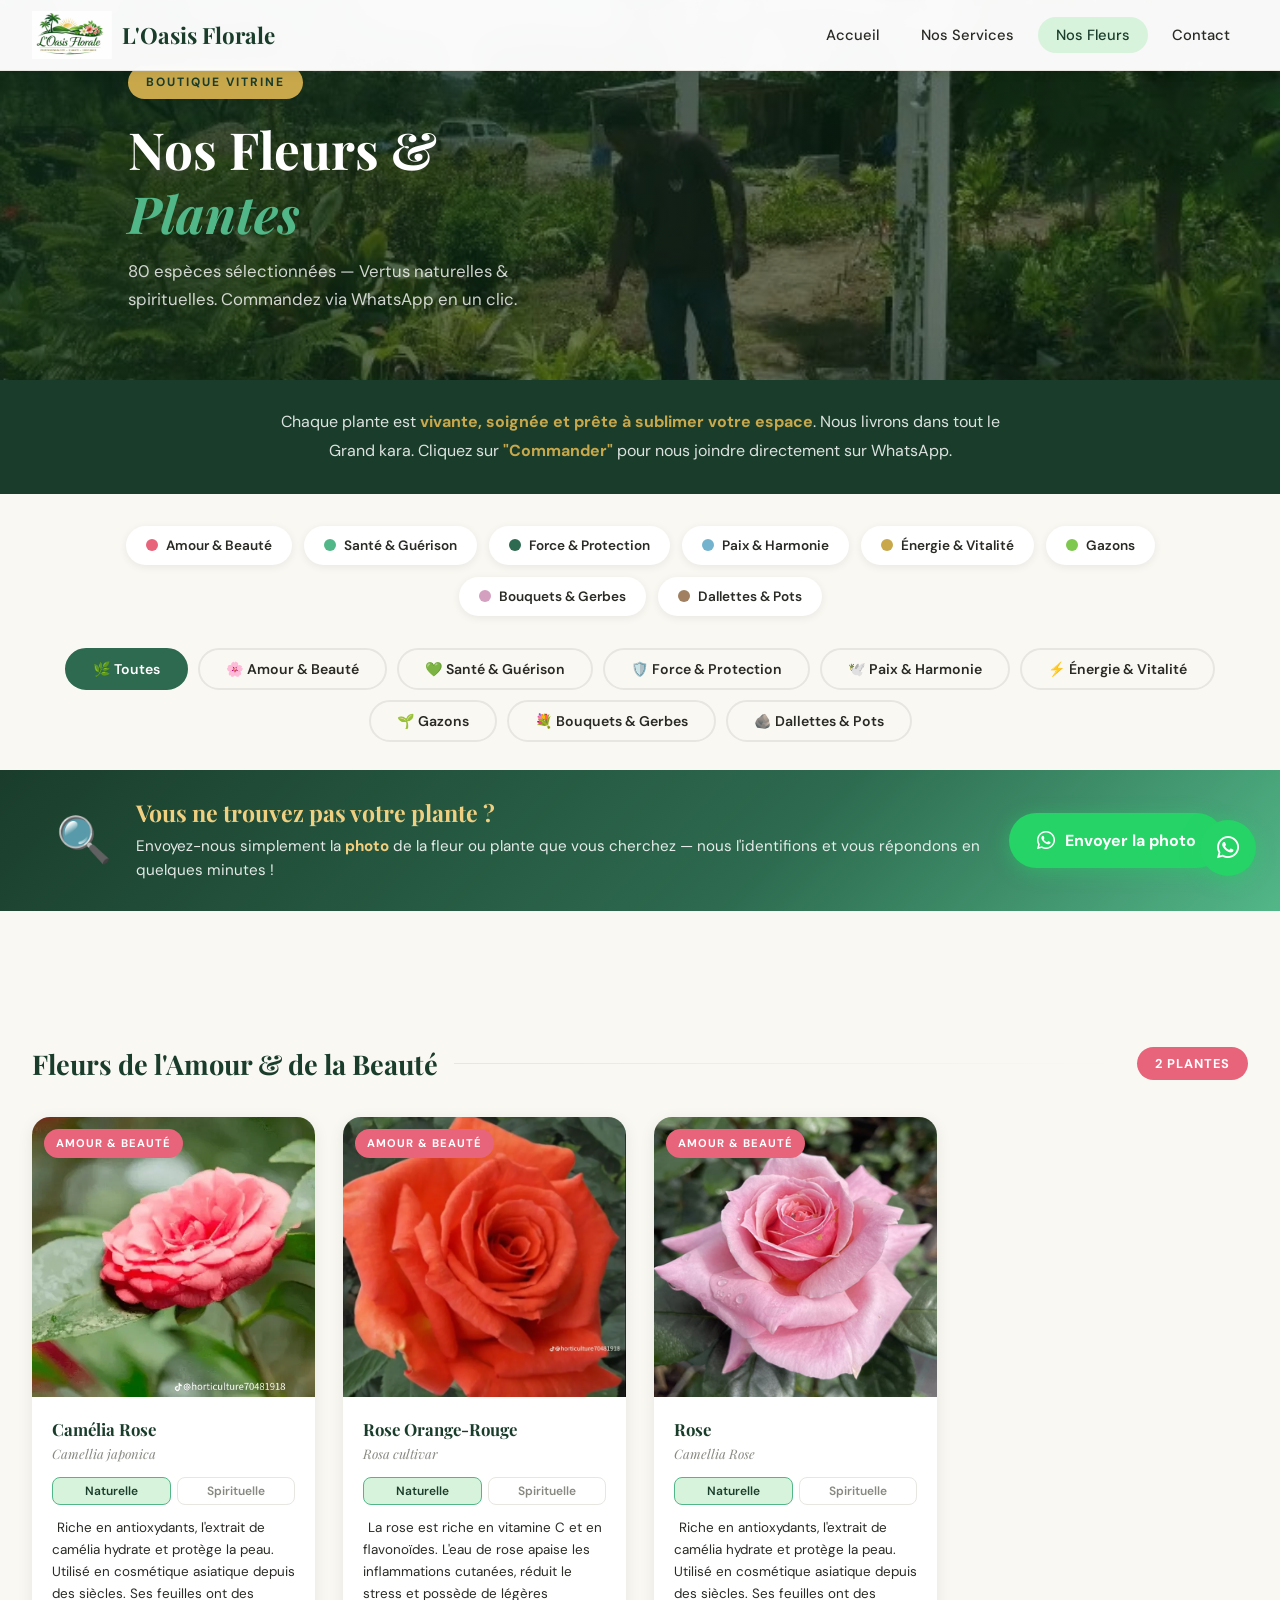
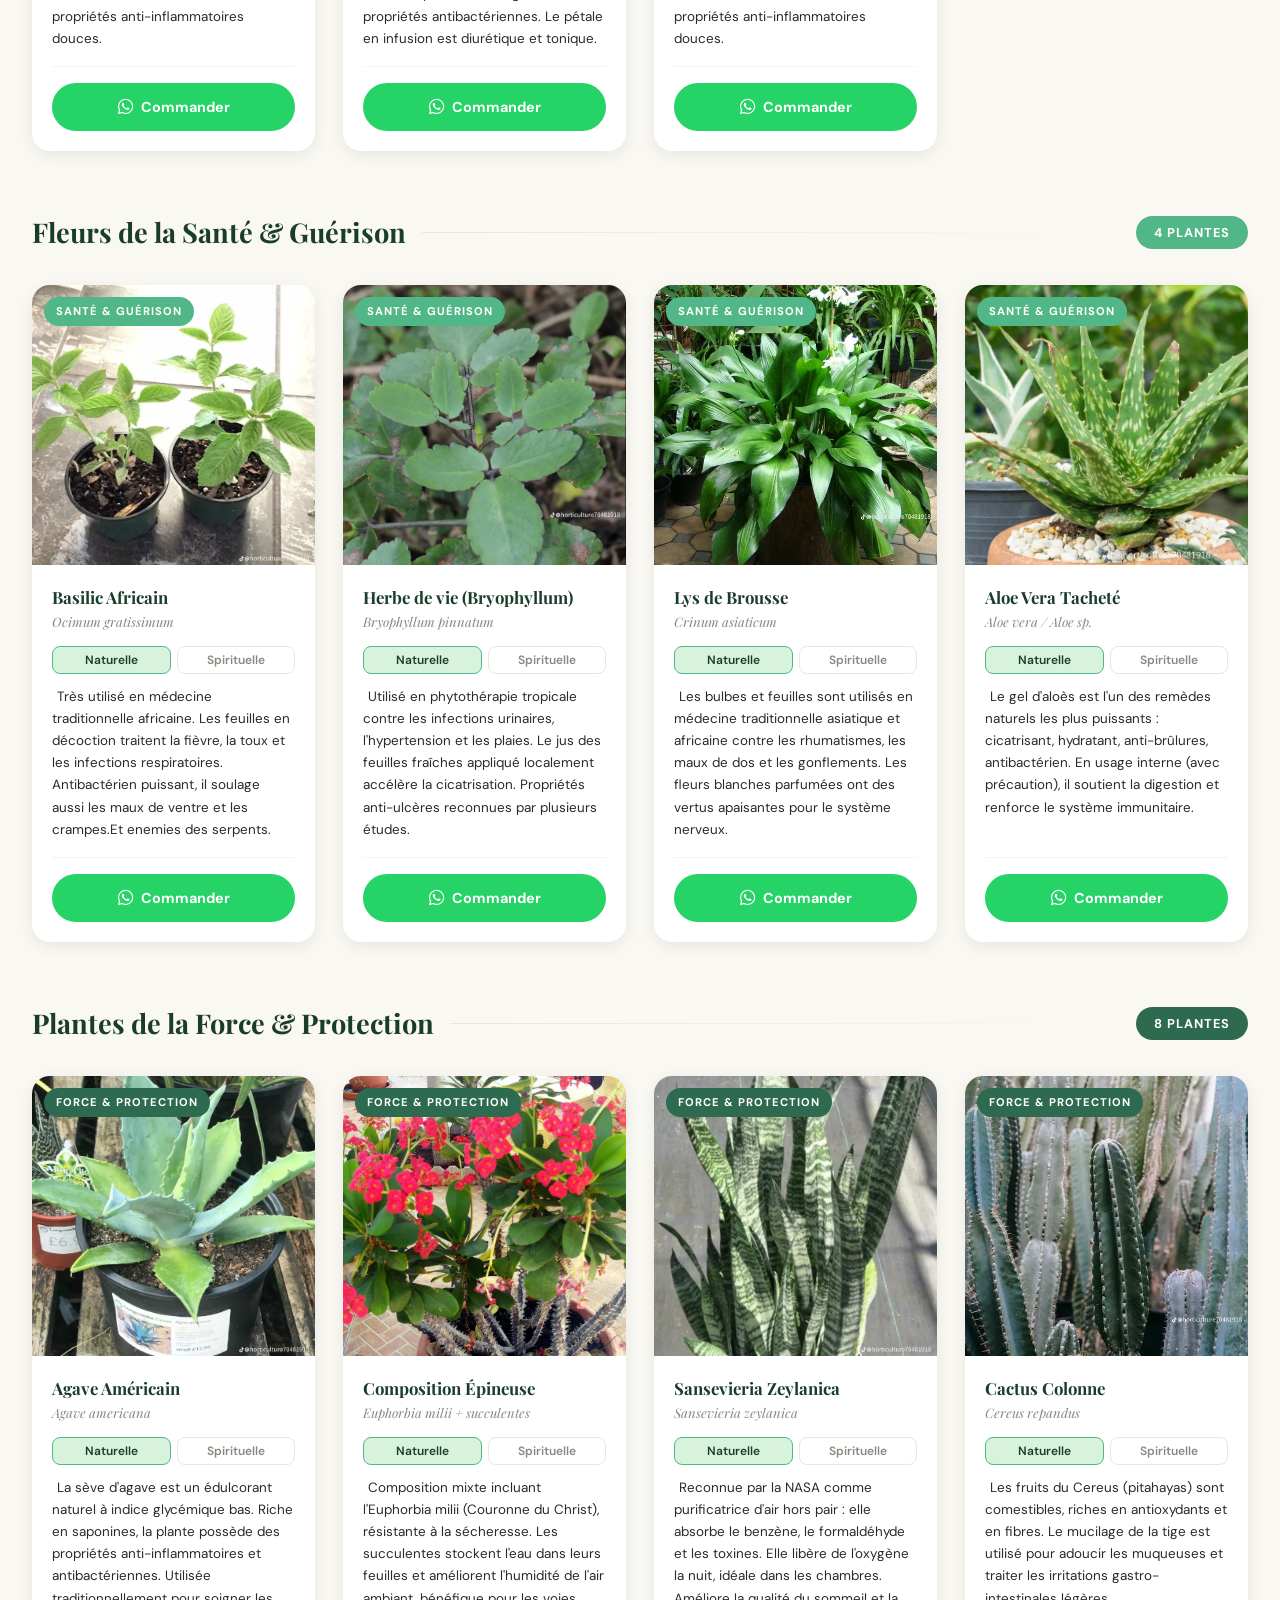
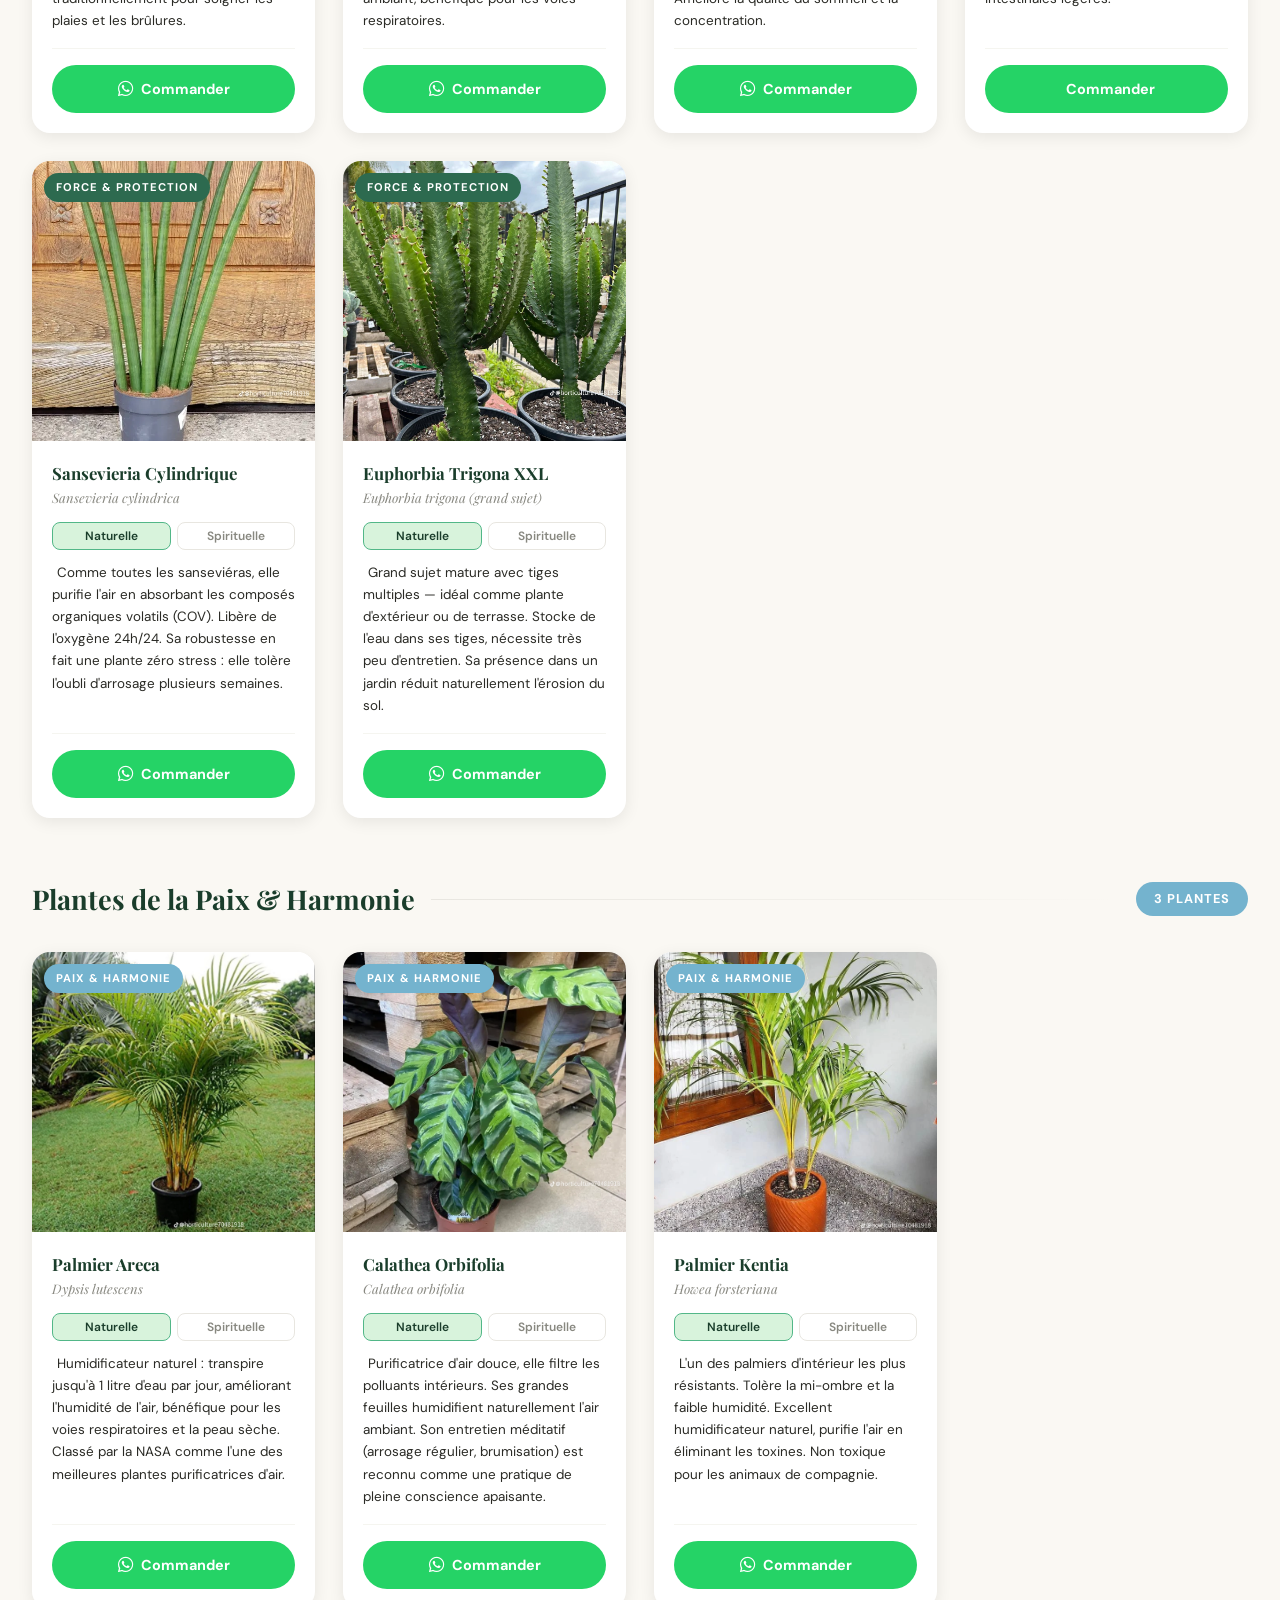
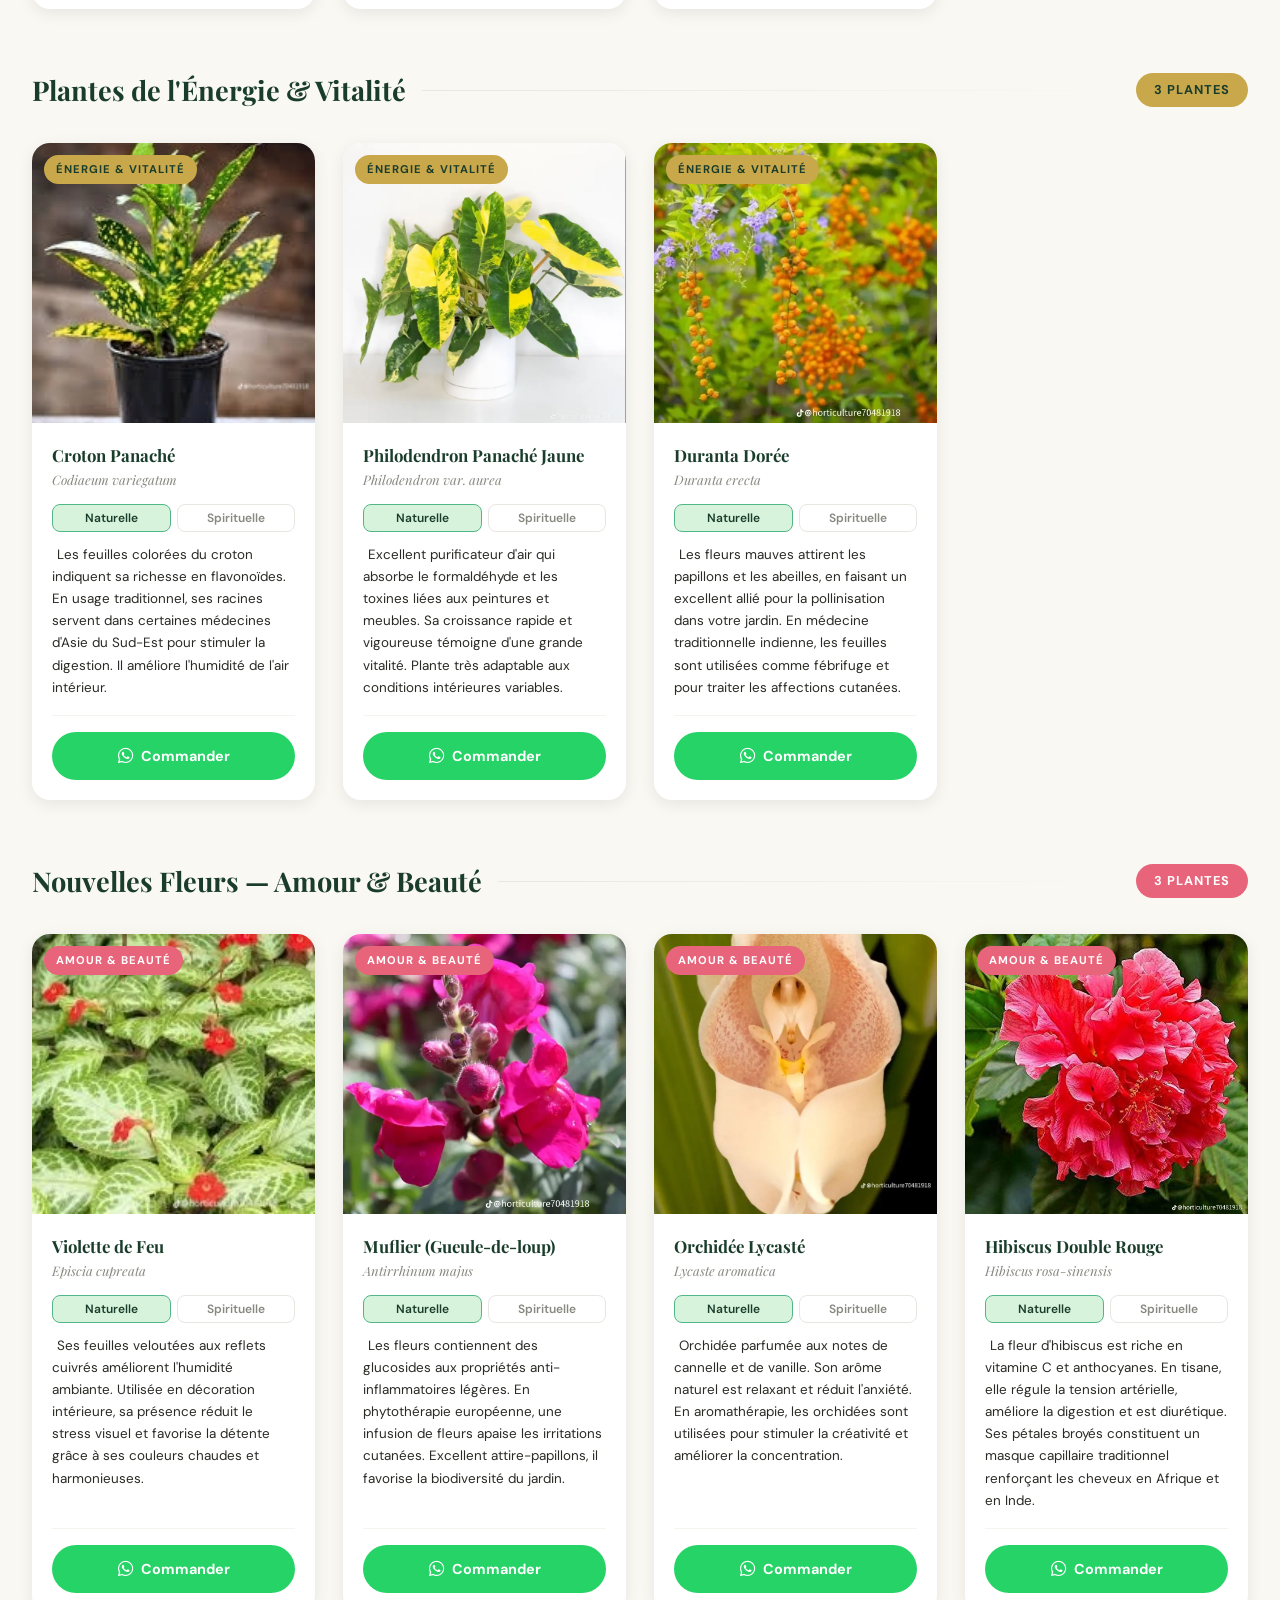
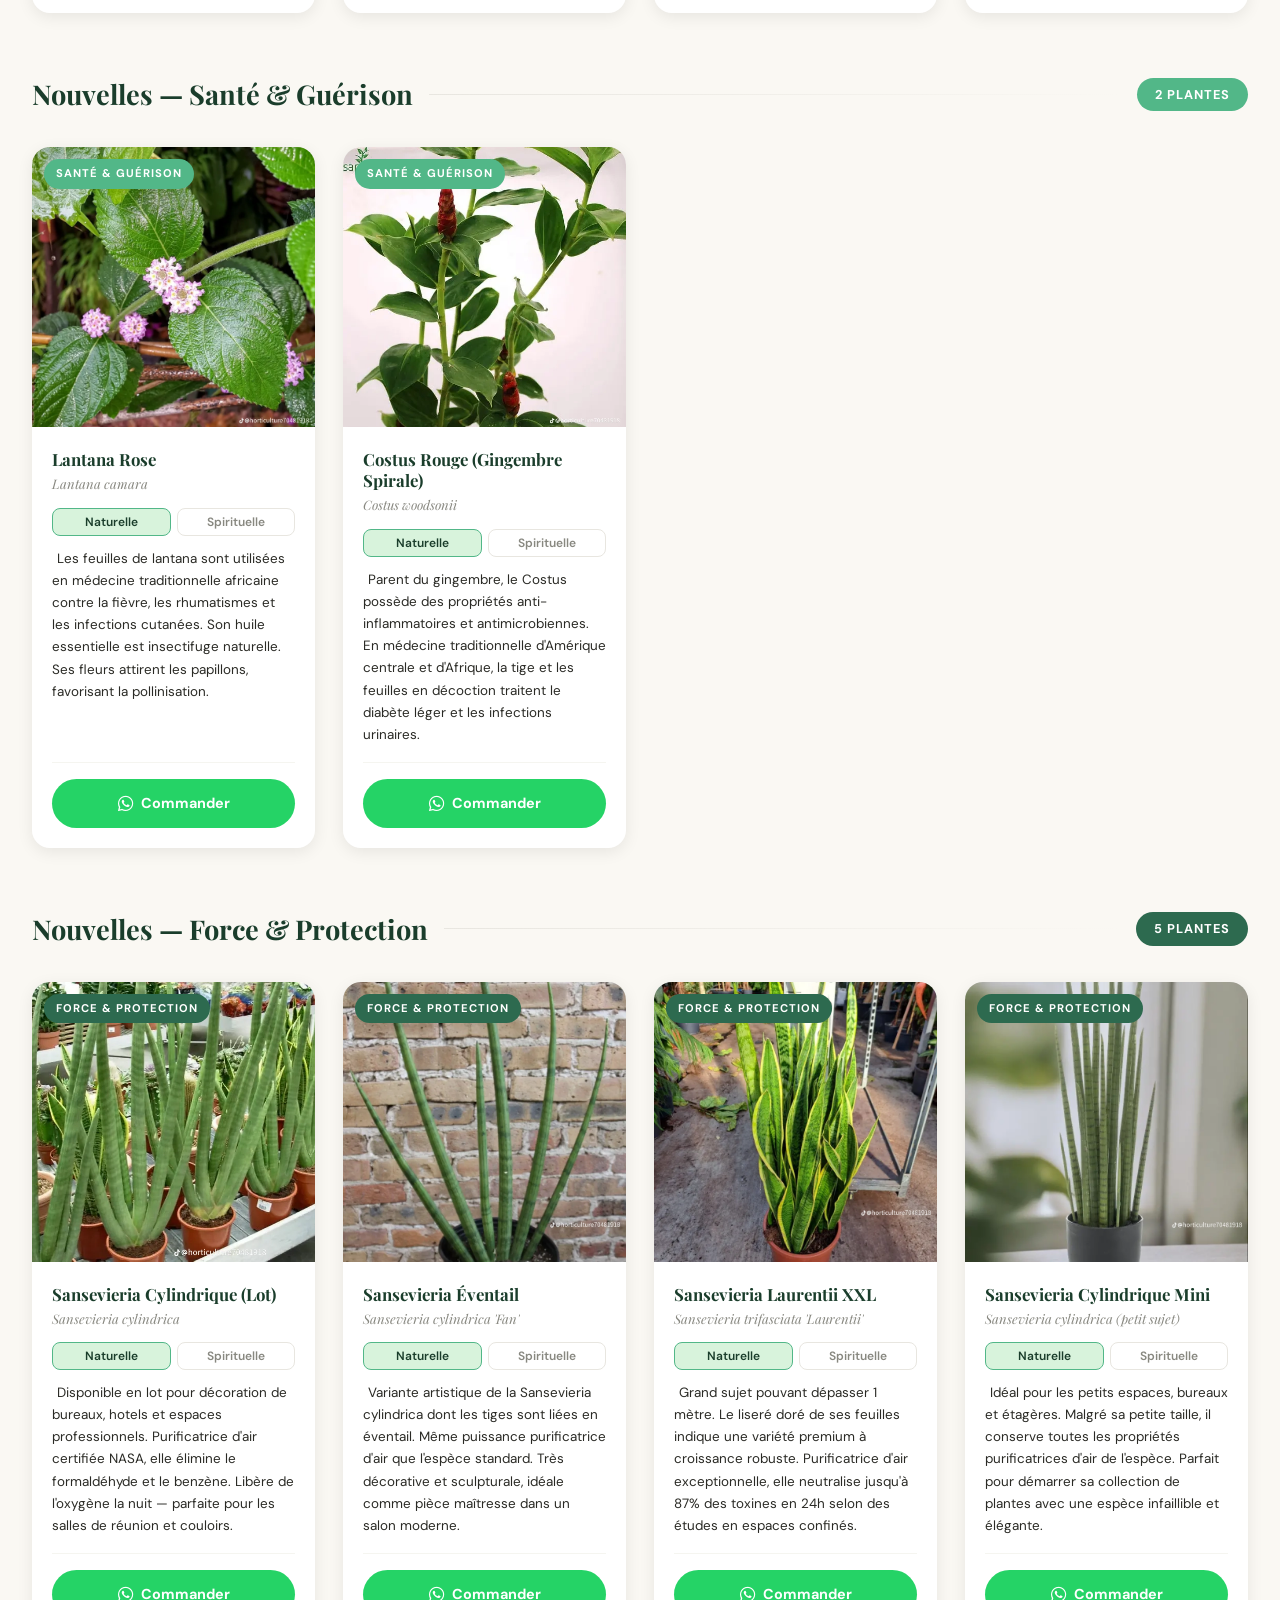
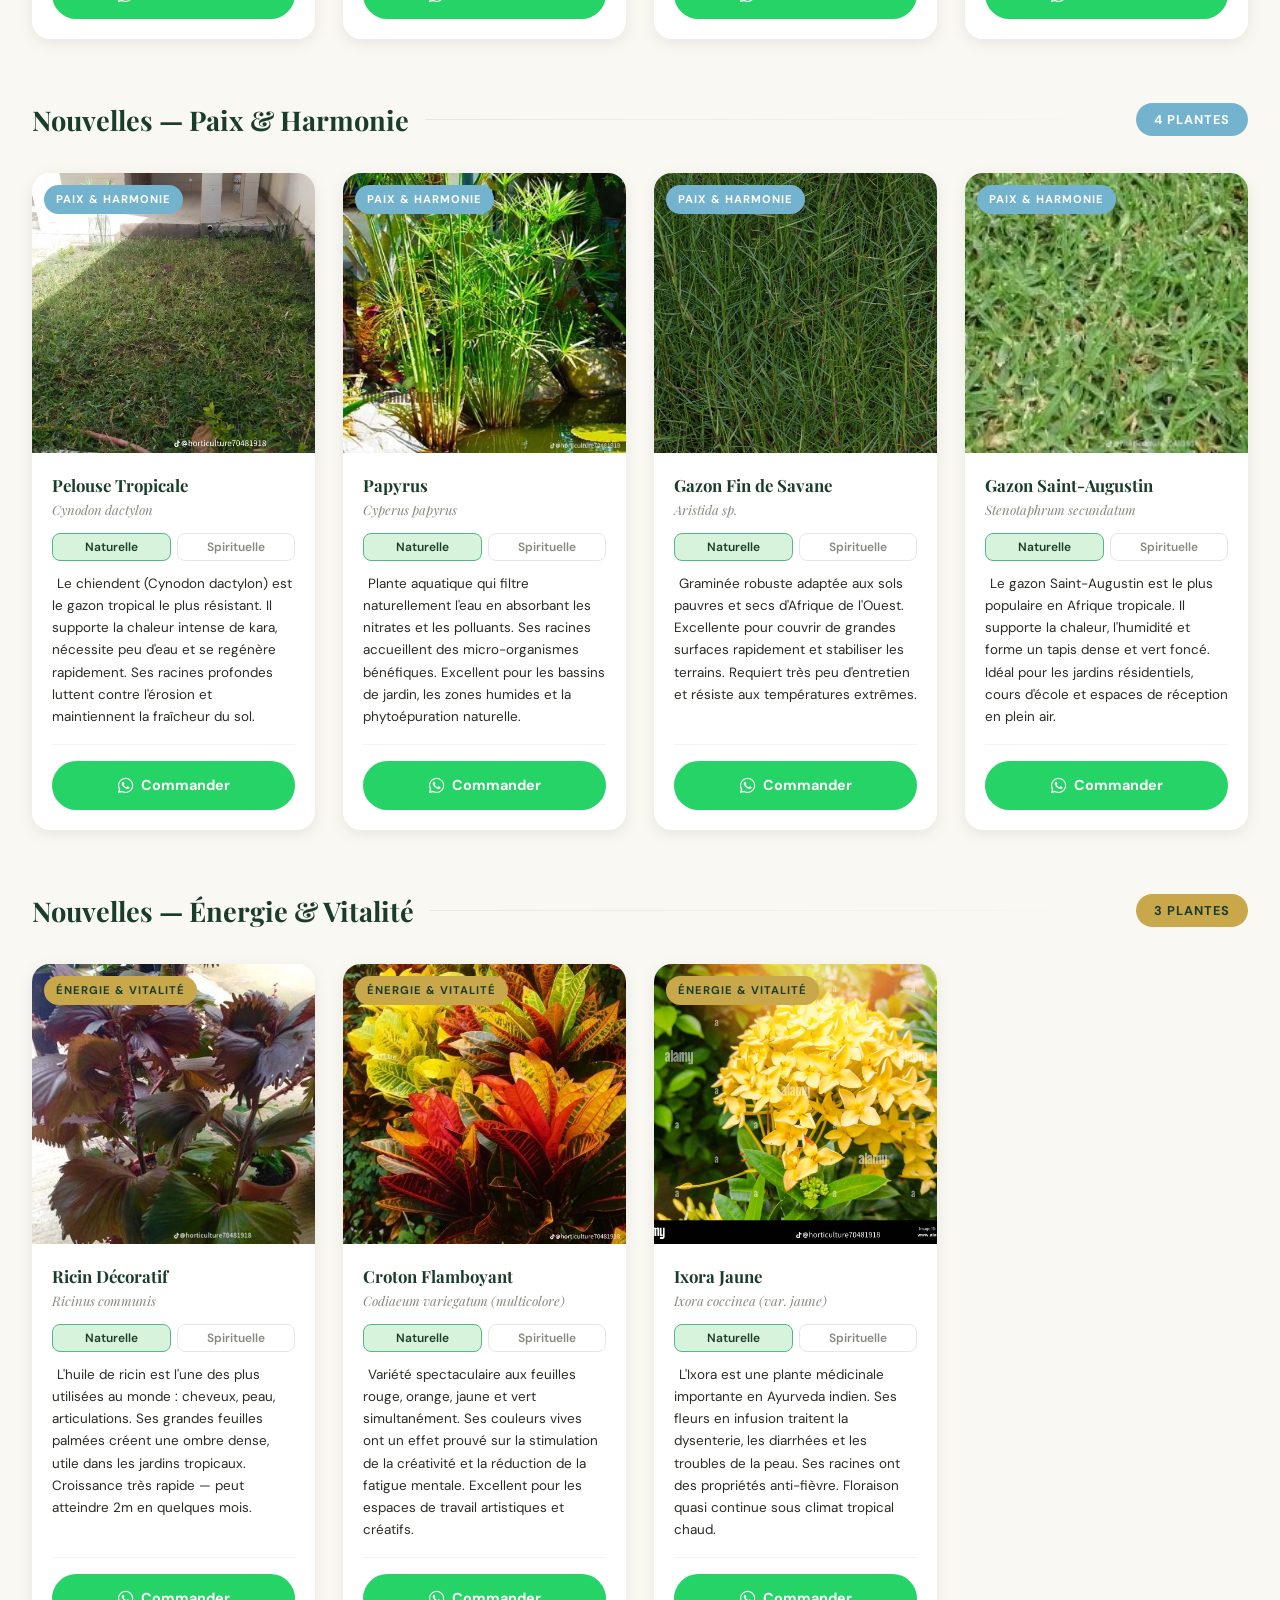
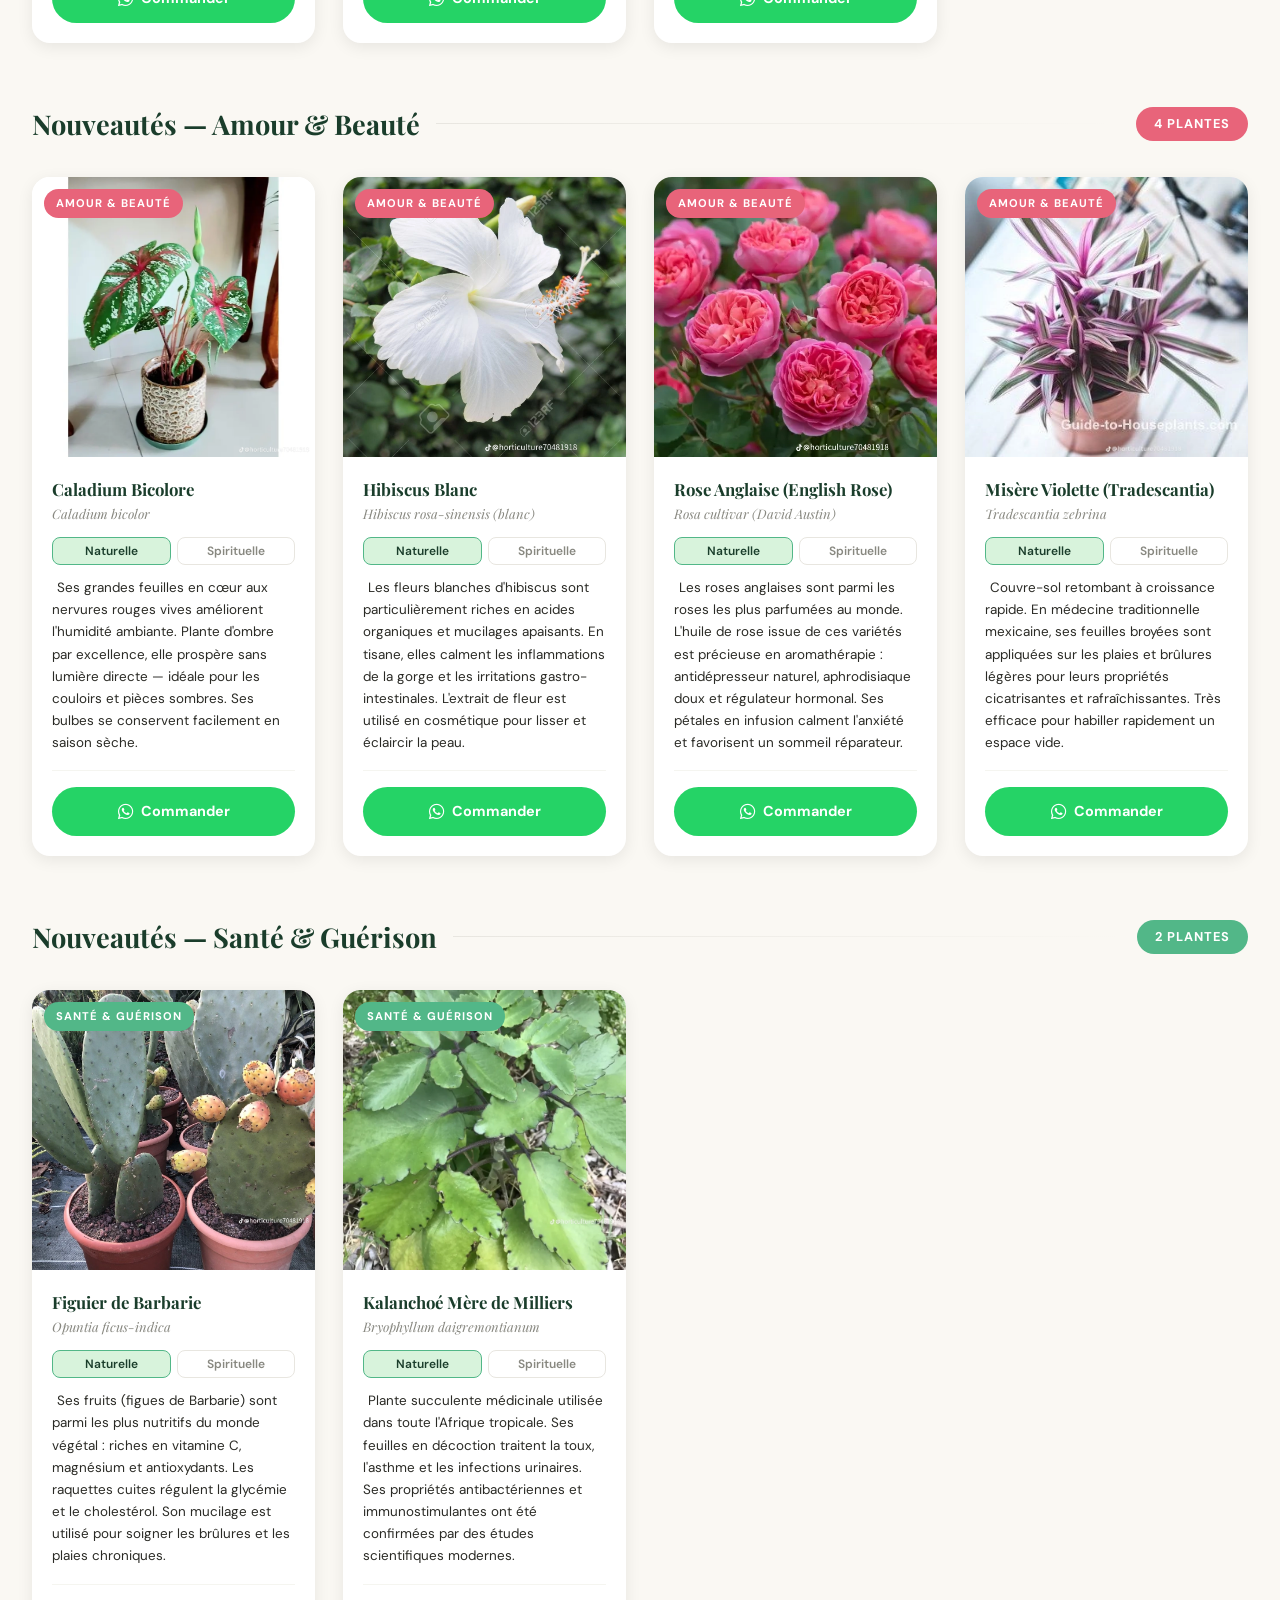
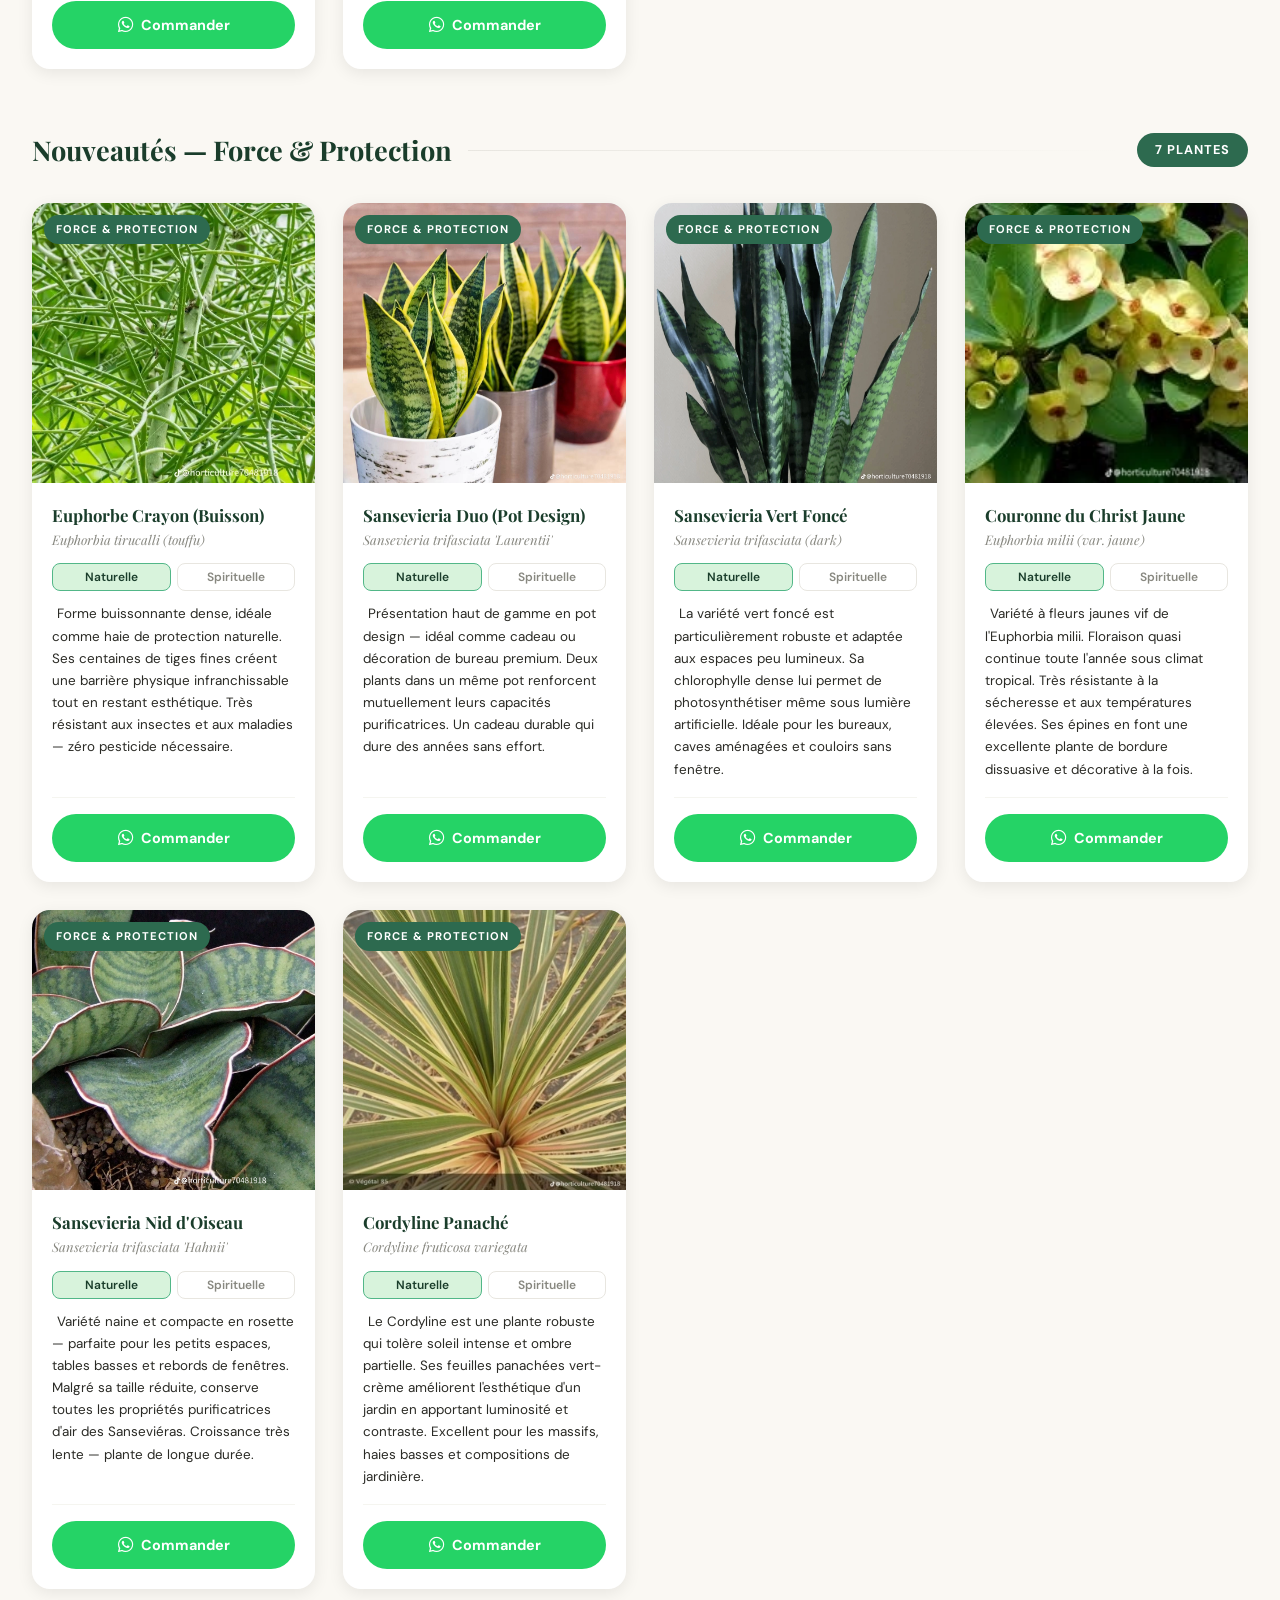
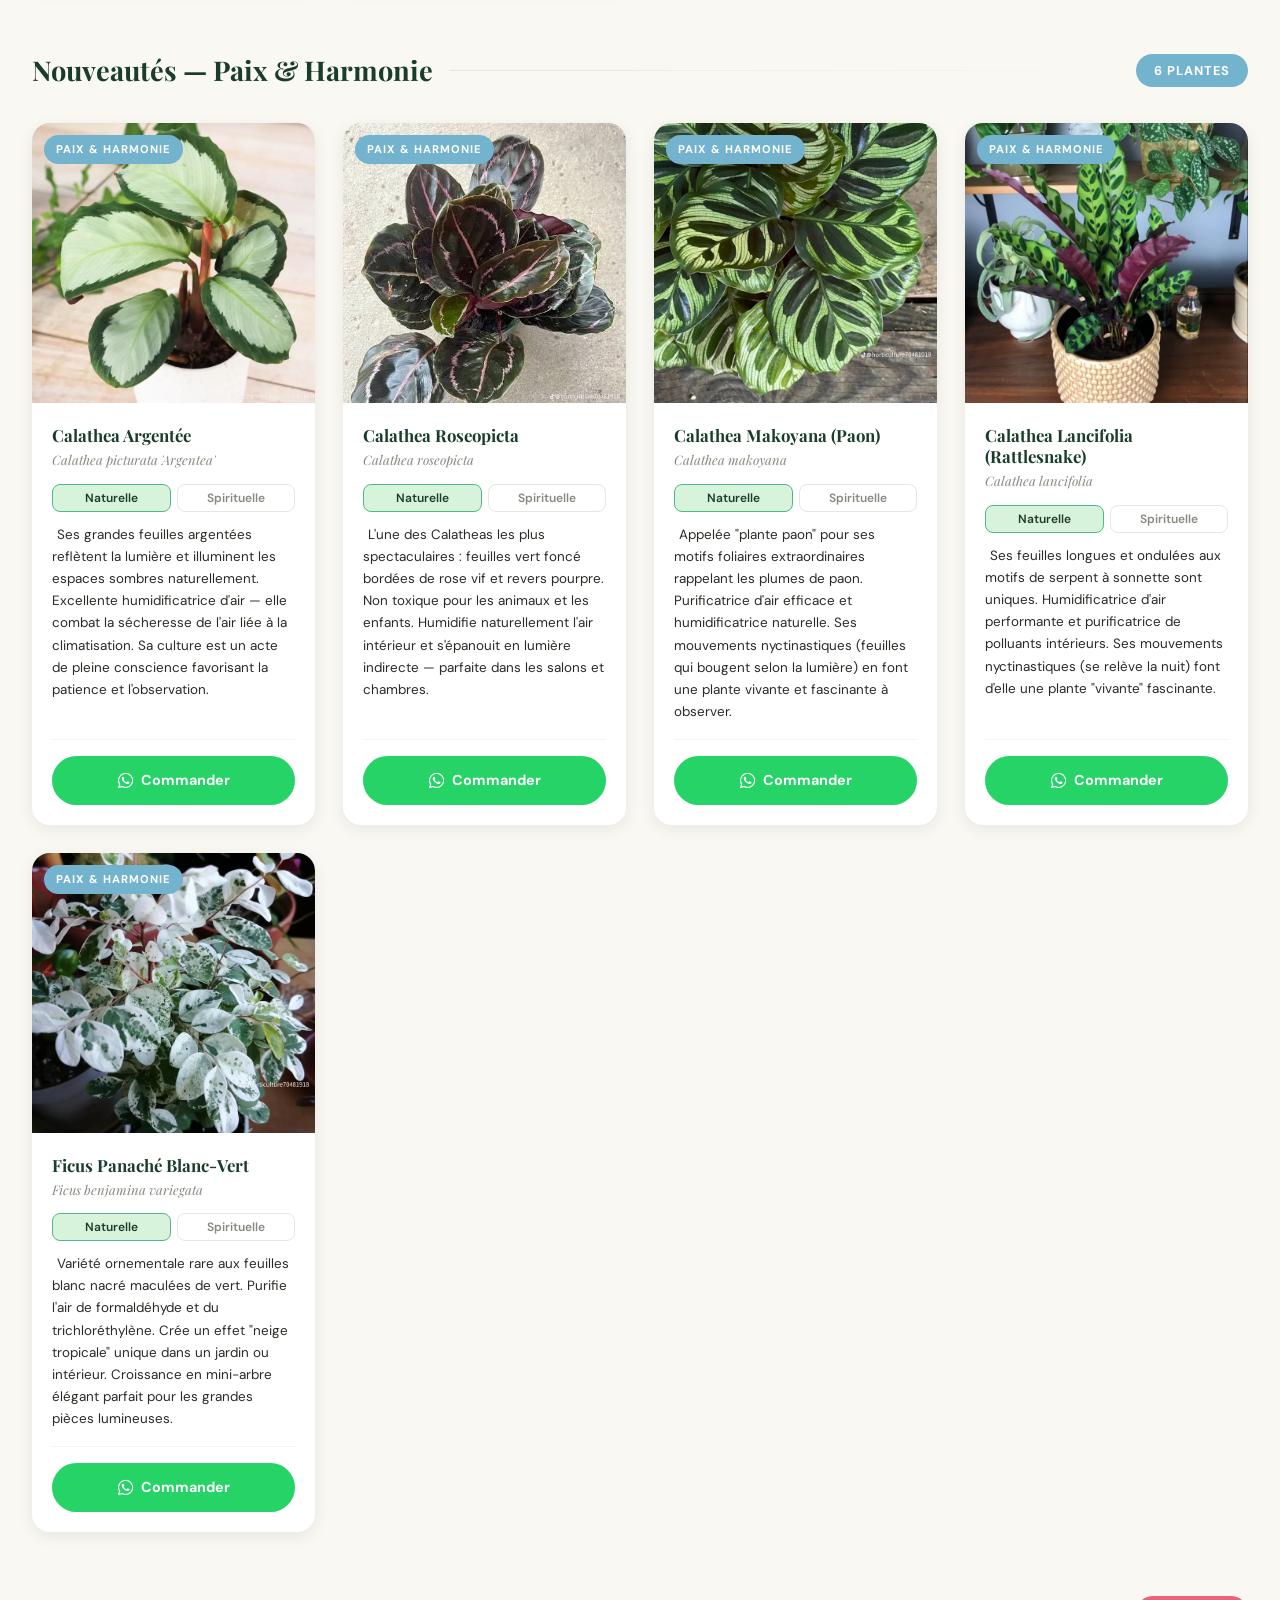
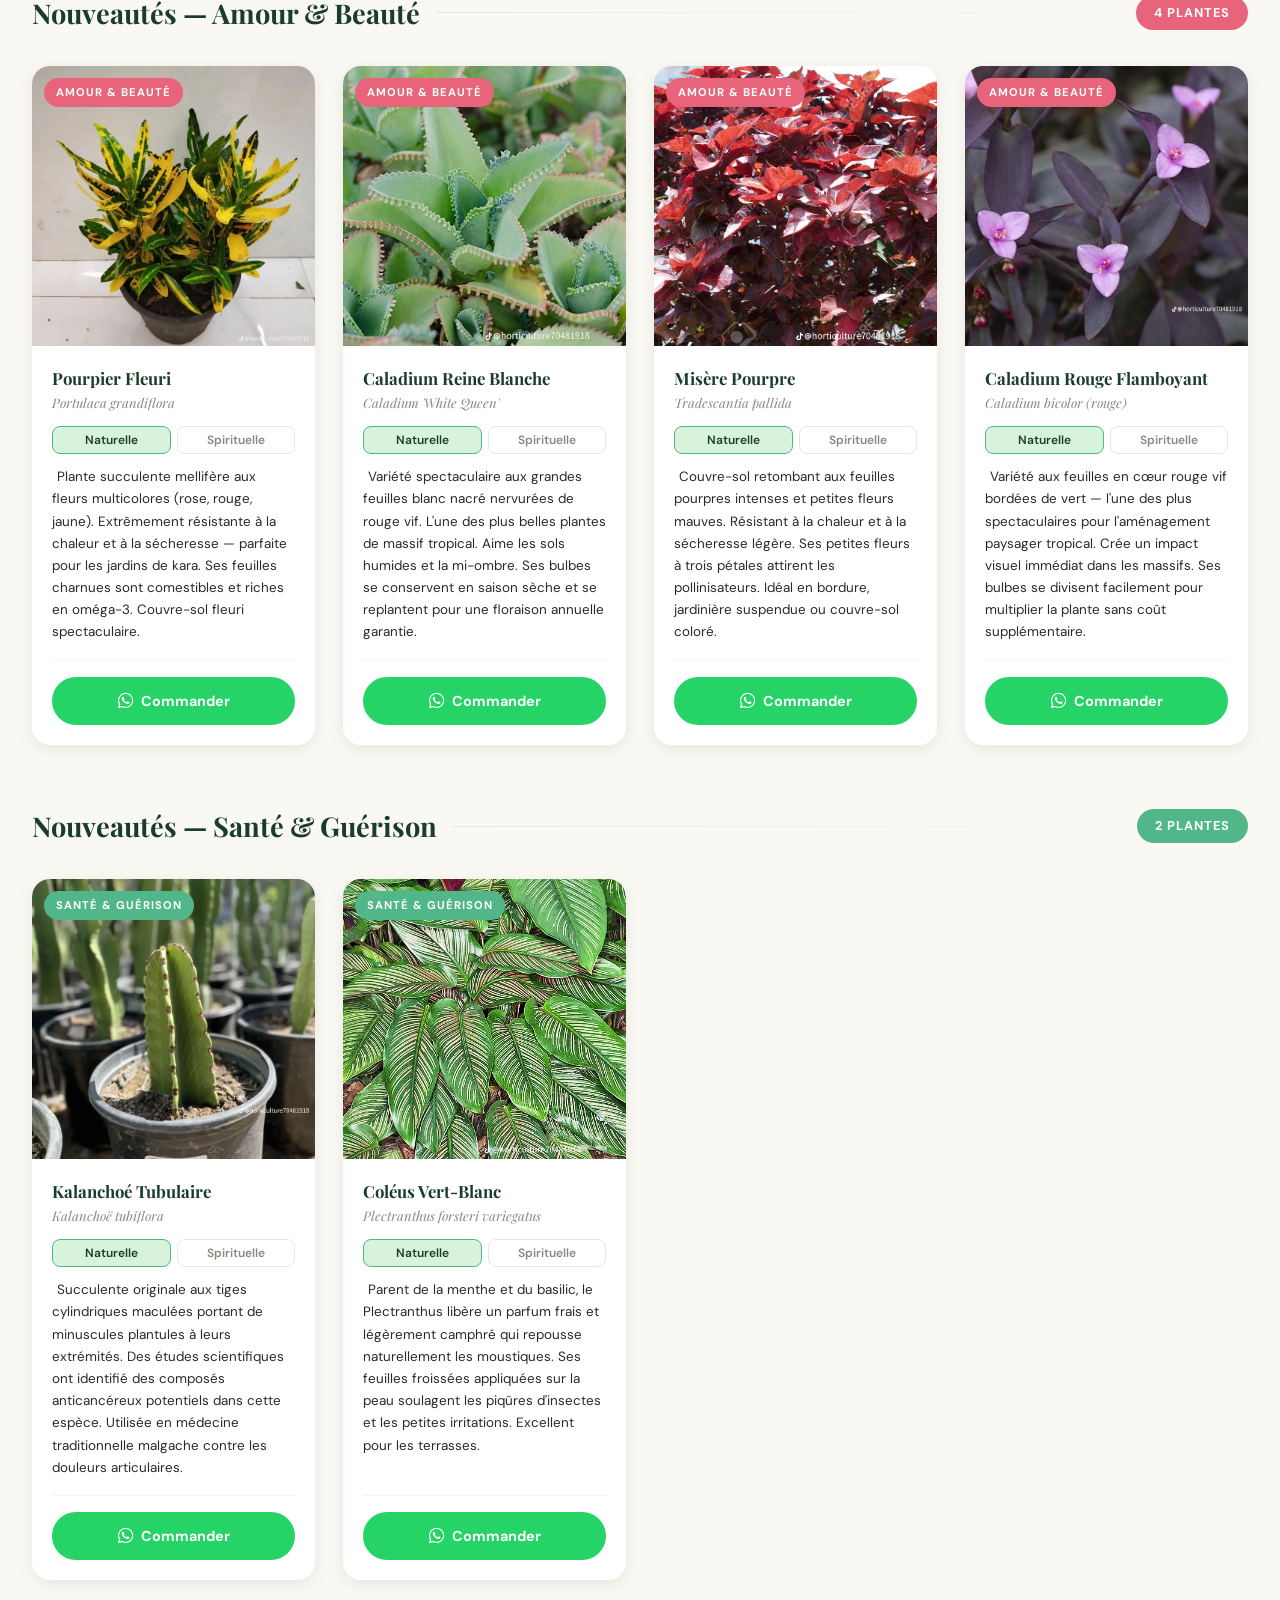
==== commit 634dc844: "edit taff" ====
--- a/nos-fleurs.html
+++ b/nos-fleurs.html
@@ -31,6 +31,7 @@
       --famille-energie: #c9a84c;
       --famille-gazon:   #7ec850;
       --famille-bouquet: #d4a0c0;
+      --famille-dalette: #a08060;
     }
 
     *, *::before, *::after { box-sizing: border-box; margin: 0; padding: 0; }
@@ -61,6 +62,7 @@
       max-width: 1280px; margin: 0 auto;
       padding: 0 32px; height: 70px;
       display: flex; align-items: center; justify-content: space-between;
+      flex-wrap: nowrap;
     }
     .nav-logo {
       font-family: 'Playfair Display', serif;
@@ -69,7 +71,7 @@
       display: flex; align-items: center; gap: 10px;
     }
     .nav-logo img { height: 48px; }
-    .nav-links { gap: 6px; }
+    .nav-links { gap: 6px; display: flex; align-items: center; list-style: none; }
     .nav-link {
       font-size: 0.92rem; font-weight: 500;
       padding: 8px 18px; border-radius: 50px;
@@ -224,7 +226,7 @@
     /* image zone */
     .card-img {
       position: relative;
-      height: 220px; overflow: hidden;
+      height: 280px; overflow: hidden;
     }
     .card-img img {
       width: 100%; height: 100%;
@@ -361,7 +363,7 @@
     </a>
     <ul id="navLinks" class="nav-links">
       <li><a href="index.html#accueil"  class="nav-link">Accueil</a></li>
-      <li><a href="index.htm l#services" class="nav-link">Nos Services</a></li>
+      <li><a href="index.html#services" class="nav-link">Nos Services</a></li>
       <li><a href="nos-fleurs.html"     class="nav-link active">Nos Fleurs</a></li>
       <li><a href="index.html#contact"  class="nav-link">Contact</a></li>
     </ul>
@@ -395,19 +397,21 @@
   <div class="legend-item"><div class="legend-dot" style="background:#c9a84c"></div> Énergie &amp; Vitalité</div>
   <div class="legend-item"><div class="legend-dot" style="background:#7ec850"></div> Gazons</div>
   <div class="legend-item"><div class="legend-dot" style="background:#d4a0c0"></div> Bouquets &amp; Gerbes</div>
+  <div class="legend-item"><div class="legend-dot" style="background:#a08060"></div> Dallettes &amp; Pots</div>
 </div>
 
 <!-- ══ FILTRES ══ -->
 <div class="filter-section">
   <div class="filter-tabs">
-    <button class="filter-btn active" onclick="filterCards('all',this)"> Toutes</button>
-    <button class="filter-btn" onclick="filterCards('amour',this)"> Amour &amp; Beauté</button>
-    <button class="filter-btn" onclick="filterCards('sante',this)"> Santé &amp; Guérison</button>
-    <button class="filter-btn" onclick="filterCards('force',this)"> Force &amp; Protection</button>
-    <button class="filter-btn" onclick="filterCards('paix',this)"> Paix &amp; Harmonie</button>
-    <button class="filter-btn" onclick="filterCards('energie',this)"> Énergie &amp; Vitalité</button>
-    <button class="filter-btn" onclick="filterCards('gazon',this)"> Gazons</button>
-    <button class="filter-btn" onclick="filterCards('bouquet',this)"> Bouquets &amp; Gerbes</button>
+    <button class="filter-btn active" onclick="filterCards('all',this)">🌿 Toutes</button>
+    <button class="filter-btn" onclick="filterCards('amour',this)">🌸 Amour &amp; Beauté</button>
+    <button class="filter-btn" onclick="filterCards('sante',this)">💚 Santé &amp; Guérison</button>
+    <button class="filter-btn" onclick="filterCards('force',this)">🛡️ Force &amp; Protection</button>
+    <button class="filter-btn" onclick="filterCards('paix',this)">🕊️ Paix &amp; Harmonie</button>
+    <button class="filter-btn" onclick="filterCards('energie',this)">⚡ Énergie &amp; Vitalité</button>
+    <button class="filter-btn" onclick="filterCards('gazon',this)">🌱 Gazons</button>
+    <button class="filter-btn" onclick="filterCards('bouquet',this)">💐 Bouquets &amp; Gerbes</button>
+    <button class="filter-btn" onclick="filterCards('dalette',this)">🪨 Dallettes &amp; Pots</button>
   </div>
 </div>
 
@@ -2527,7 +2531,7 @@
 
   <!-- ─── FAMILLE : GAZONS ─── -->
   <div class="section-head famille-gazon-head" id="section-gazon">
-    <h2> Nos Gazons</h2>
+    <h2>🌱 Nos Gazons</h2>
     <div class="section-line"></div>
     <span class="famille-badge" style="background:#7ec850">3 types</span>
   </div>
@@ -2537,7 +2541,7 @@
     <div class="flower-card" data-famille="gazon">
       <div class="card-img">
         <img src="https://images.unsplash.com/photo-1558618666-fcd25c85cd64?w=600&q=80" alt="Gazon Américain"/>
-        <span class="card-famille-badge" style="background:#7ec850"> Gazon</span>
+        <span class="card-famille-badge" style="background:#7ec850">🌱 Gazon</span>
       </div>
       <div class="card-body">
         <div class="card-names">
@@ -2545,8 +2549,8 @@
           <div class="latin">Cynodon dactylon 'Bermuda'</div>
         </div>
         <div class="vertus-tabs">
-          <button class="vtab active" onclick="switchTab(this,'naturelle','GAZ1')"> Naturelle</button>
-          <button class="vtab" onclick="switchTab(this,'spirituelle','GAZ1')"> Spirituelle</button>
+          <button class="vtab active" onclick="switchTab(this,'naturelle','GAZ1')">🌿 Naturelle</button>
+          <button class="vtab" onclick="switchTab(this,'spirituelle','GAZ1')">✨ Spirituelle</button>
         </div>
         <div class="vertus-content">
           <div id="GAZ1-naturelle" class="vertu-panel active"><span class="vertu-icon"></span>Le gazon américain (Bermuda) est l'une des espèces les plus résistantes au monde. Il supporte une chaleur intense, une sécheresse prolongée et un piétinement régulier. Ses racines profondes stabilisent les sols érodés et réduisent le ruissellement des eaux de pluie. Son tapis dense absorbe le CO₂ et produit de l'oxygène, rafraîchissant naturellement l'atmosphère de 3 à 5°C autour de lui.</div>
@@ -2561,7 +2565,7 @@
     <div class="flower-card" data-famille="gazon">
       <div class="card-img">
         <img src="https://images.unsplash.com/photo-1416879595882-3373a0480b5b?w=600&q=80" alt="Gazon Chinois"/>
-        <span class="card-famille-badge" style="background:#7ec850"> Gazon</span>
+        <span class="card-famille-badge" style="background:#7ec850">🌱 Gazon</span>
       </div>
       <div class="card-body">
         <div class="card-names">
@@ -2569,8 +2573,8 @@
           <div class="latin">Zoysia japonica</div>
         </div>
         <div class="vertus-tabs">
-          <button class="vtab active" onclick="switchTab(this,'naturelle','GAZ2')"> Naturelle</button>
-          <button class="vtab" onclick="switchTab(this,'spirituelle','GAZ2')"> Spirituelle</button>
+          <button class="vtab active" onclick="switchTab(this,'naturelle','GAZ2')">🌿 Naturelle</button>
+          <button class="vtab" onclick="switchTab(this,'spirituelle','GAZ2')">✨ Spirituelle</button>
         </div>
         <div class="vertus-content">
           <div id="GAZ2-naturelle" class="vertu-panel active"><span class="vertu-icon"></span>Le gazon chinois (Zoysia) est réputé pour sa douceur exceptionnelle au toucher et sa densité remarquable qui étouffe naturellement les mauvaises herbes sans herbicide. Très tolérant à l'ombre partielle, il convient aux jardins ombragés. Sa croissance lente réduit la fréquence de tonte. Il résiste aux maladies fongiques et nécessite peu d'engrais, en faisant l'une des pelouses les plus écologiques disponibles.</div>
@@ -2585,7 +2589,7 @@
     <div class="flower-card" data-famille="gazon">
       <div class="card-img">
         <img src="https://images.unsplash.com/photo-1500382017468-9049fed747ef?w=600&q=80" alt="Gazon Français"/>
-        <span class="card-famille-badge" style="background:#7ec850"> Gazon</span>
+        <span class="card-famille-badge" style="background:#7ec850">🌱 Gazon</span>
       </div>
       <div class="card-body">
         <div class="card-names">
@@ -2593,8 +2597,8 @@
           <div class="latin">Festuca arundinacea</div>
         </div>
         <div class="vertus-tabs">
-          <button class="vtab active" onclick="switchTab(this,'naturelle','GAZ3')"> Naturelle</button>
-          <button class="vtab" onclick="switchTab(this,'spirituelle','GAZ3')"> Spirituelle</button>
+          <button class="vtab active" onclick="switchTab(this,'naturelle','GAZ3')">🌿 Naturelle</button>
+          <button class="vtab" onclick="switchTab(this,'spirituelle','GAZ3')">✨ Spirituelle</button>
         </div>
         <div class="vertus-content">
           <div id="GAZ3-naturelle" class="vertu-panel active"><span class="vertu-icon"></span>Le gazon français (Fétuque élevée) est le champion des pelouses sportives et décoratives. Son vert profond et intense est incomparable. Sa résistance aux piétinements intenses, aux sécheresses et aux fortes chaleurs en fait le gazon idéal pour les espaces polyvalents. Ses racines profondes de 60 à 90 cm lui permettent de trouver l'eau en profondeur. Reconnu pour ses propriétés de captation du carbone et de phytoremédiation des sols.</div>
@@ -2609,7 +2613,7 @@
 
   <!-- ─── FAMILLE : BOUQUETS & GERBES ─── -->
   <div class="section-head" id="section-bouquet">
-    <h2> Bouquets &amp; Gerbes</h2>
+    <h2>💐 Bouquets &amp; Gerbes</h2>
     <div class="section-line"></div>
     <span class="famille-badge" style="background:#d4a0c0">4 créations</span>
   </div>
@@ -2619,7 +2623,7 @@
     <div class="flower-card" data-famille="bouquet">
       <div class="card-img">
         <img src="https://images.unsplash.com/photo-1487530811015-780c23a8b4a5?w=600&q=80" alt="Bouquet d'Argent"/>
-        <span class="card-famille-badge" style="background:#d4a0c0"> Bouquet</span>
+        <span class="card-famille-badge" style="background:#d4a0c0">💐 Bouquet</span>
       </div>
       <div class="card-body">
         <div class="card-names">
@@ -2627,8 +2631,8 @@
           <div class="latin">Création florale premium</div>
         </div>
         <div class="vertus-tabs">
-          <button class="vtab active" onclick="switchTab(this,'naturelle','BOQ1')"> Description</button>
-          <button class="vtab" onclick="switchTab(this,'spirituelle','BOQ1')"> Symbolique</button>
+          <button class="vtab active" onclick="switchTab(this,'naturelle','BOQ1')">🌸 Description</button>
+          <button class="vtab" onclick="switchTab(this,'spirituelle','BOQ1')">✨ Symbolique</button>
         </div>
         <div class="vertus-content">
           <div id="BOQ1-naturelle" class="vertu-panel active"><span class="vertu-icon"></span>Le bouquet d'argent est notre création florale haut de gamme. Composé de fleurs blanches et crème — roses blanches, lys, orchidées et gypsophile — dans un emballage argenté raffiné. Idéal pour les mariages, les anniversaires importants et les occasions d'exception. Chaque bouquet est assemblé à la main avec soin par nos artisans fleuristes, utilisant des fleurs fraîches du jour pour garantir une fraîcheur et une durée de vie maximales.</div>
@@ -2643,7 +2647,7 @@
     <div class="flower-card" data-famille="bouquet">
       <div class="card-img">
         <img src="https://images.unsplash.com/photo-1562690868-60bbe7293e94?w=600&q=80" alt="Bouquet de Fleurs Naturelles"/>
-        <span class="card-famille-badge" style="background:#d4a0c0"> Bouquet</span>
+        <span class="card-famille-badge" style="background:#d4a0c0">💐 Bouquet</span>
       </div>
       <div class="card-body">
         <div class="card-names">
@@ -2651,8 +2655,8 @@
           <div class="latin">Fleurs fraîches de saison</div>
         </div>
         <div class="vertus-tabs">
-          <button class="vtab active" onclick="switchTab(this,'naturelle','BOQ2')"> Description</button>
-          <button class="vtab" onclick="switchTab(this,'spirituelle','BOQ2')"> Symbolique</button>
+          <button class="vtab active" onclick="switchTab(this,'naturelle','BOQ2')">🌸 Description</button>
+          <button class="vtab" onclick="switchTab(this,'spirituelle','BOQ2')">✨ Symbolique</button>
         </div>
         <div class="vertus-content">
           <div id="BOQ2-naturelle" class="vertu-panel active"><span class="vertu-icon"></span>Notre bouquet naturel est une sélection de fleurs fraîches de saison, coupées le jour même de la livraison. Roses colorées, tournesols, gerberas, dahlias et verdure naturelle forment des compositions vibrantes et parfumées. Chaque bouquet est unique — assemblé selon la disponibilité des fleurs les plus fraîches du marché. Parfait pour les anniversaires, la Saint-Valentin, les fêtes des mères et toutes les occasions joyeuses.</div>
@@ -2667,7 +2671,7 @@
     <div class="flower-card" data-famille="bouquet">
       <div class="card-img">
         <img src="https://images.unsplash.com/photo-1519378058457-4c29a0a2efac?w=600&q=80" alt="Bouquet de Fleurs Artificielles"/>
-        <span class="card-famille-badge" style="background:#d4a0c0"> Bouquet</span>
+        <span class="card-famille-badge" style="background:#d4a0c0">💐 Bouquet</span>
       </div>
       <div class="card-body">
         <div class="card-names">
@@ -2675,8 +2679,8 @@
           <div class="latin">Fleurs permanentes premium</div>
         </div>
         <div class="vertus-tabs">
-          <button class="vtab active" onclick="switchTab(this,'naturelle','BOQ3')"> Description</button>
-          <button class="vtab" onclick="switchTab(this,'spirituelle','BOQ3')"> Symbolique</button>
+          <button class="vtab active" onclick="switchTab(this,'naturelle','BOQ3')">🌸 Description</button>
+          <button class="vtab" onclick="switchTab(this,'spirituelle','BOQ3')">✨ Symbolique</button>
         </div>
         <div class="vertus-content">
           <div id="BOQ3-naturelle" class="vertu-panel active"><span class="vertu-icon"></span>Nos bouquets artificiels sont fabriqués avec des fleurs en soie et en tissu de haute qualité, d'un réalisme saisissant. Indiscernables des fleurs naturelles à l'œil, ils conservent leur beauté des années durant sans entretien. Idéaux pour la décoration intérieure permanente, les bureaux, les hôtels et les espaces où des fleurs fraîches ne sont pas pratiques. Résistants à la lumière, ils ne se fanent jamais et ne déclenchent pas les allergies.</div>
@@ -2691,7 +2695,7 @@
     <div class="flower-card" data-famille="bouquet">
       <div class="card-img">
         <img src="https://images.unsplash.com/photo-1518895949257-7621c3c786d7?w=600&q=80" alt="Gerbe Florale"/>
-        <span class="card-famille-badge" style="background:#1a3d2b"> Gerbe</span>
+        <span class="card-famille-badge" style="background:#1a3d2b">🌿 Gerbe</span>
       </div>
       <div class="card-body">
         <div class="card-names">
@@ -2699,8 +2703,8 @@
           <div class="latin">Composition cérémonialle</div>
         </div>
         <div class="vertus-tabs">
-          <button class="vtab active" onclick="switchTab(this,'naturelle','GER1')"> Description</button>
-          <button class="vtab" onclick="switchTab(this,'spirituelle','GER1')"> Symbolique</button>
+          <button class="vtab active" onclick="switchTab(this,'naturelle','GER1')">🌸 Description</button>
+          <button class="vtab" onclick="switchTab(this,'spirituelle','GER1')">✨ Symbolique</button>
         </div>
         <div class="vertus-content">
           <div id="GER1-naturelle" class="vertu-panel active"><span class="vertu-icon"></span>Nos gerbes florales sont des compositions de grande envergure, réalisées sur un support structuré avec des fleurs fraîches ou artificielles selon la demande. Disponibles en différentes tailles — petite, moyenne et grande —, elles sont conçues pour les cérémonies funèbres, les commémorations, les remises de prix et les inaugurations officielles. Chaque gerbe est personnalisable en couleurs, en essences florales et peut inclure un ruban avec message.</div>
@@ -2712,6 +2716,161 @@
     </div>
 
   </div><!-- end bouquet grid -->
+
+
+  <!-- ─── FAMILLE : DALLETTES & POTS ─── -->
+  <div class="section-head" id="section-dalette">
+    <h2>🪨 Dallettes &amp; Pots</h2>
+    <div class="section-line"></div>
+    <span class="famille-badge" style="background:#a08060">6 produits</span>
+  </div>
+  <div class="flowers-grid">
+
+    <!-- DALLETTE MOTIF GÉOMÉTRIQUE -->
+    <div class="flower-card" data-famille="dalette">
+      <div class="card-img">
+        <img src="assets/dallettes__1_.jpeg" alt="Dallettes Motif Géométrique"/>
+        <span class="card-famille-badge" style="background:#a08060">🪨 Dallette</span>
+      </div>
+      <div class="card-body">
+        <div class="card-names">
+          <h3>Dallettes Motifs Géométriques</h3>
+          <div class="latin">Béton préfabriqué — motifs variés</div>
+        </div>
+        <div class="vertus-tabs">
+          <button class="vtab active" onclick="switchTab(this,'naturelle','DAL1')">🔨 Description</button>
+          <button class="vtab" onclick="switchTab(this,'spirituelle','DAL1')">✨ Usage</button>
+        </div>
+        <div class="vertus-content">
+          <div id="DAL1-naturelle" class="vertu-panel active"><span class="vertu-icon"></span>Ces dallettes en béton préfabriqué proposent une variété de motifs géométriques élégants : losanges, araignées, éventails et motifs aztèques. Fabriquées à partir d'un béton haute résistance, elles supportent un trafic piétonnier intensif. Leur surface en relief offre une excellente adhérence même par temps de pluie. Disponibles en plusieurs dimensions pour s'adapter à tous les espaces extérieurs.</div>
+          <div id="DAL1-spirituelle" class="vertu-panel"><span class="vertu-icon"></span>Idéales pour les allées de jardin, les terrasses, les cours intérieures et les bords de piscine. Leur design géométrique apporte une touche contemporaine et structurée à tout espace extérieur. Faciles à poser sans mortier sur lit de sable compacté. Résistantes aux UV, aux intempéries et aux champignons. Un investissement durable qui valorise immédiatement votre propriété et embélit votre cadre de vie.</div>
+        </div>
+        <div class="card-divider"></div>
+        <a class="btn-whatsapp" href="https://wa.me/22870481918?text=Bonjour+L%27Oasis+Florale+%F0%9F%8C%BF+Je+souhaite+commander+des+Dallettes+Motifs+G%C3%A9om%C3%A9triques.+Pouvez-vous+me+donner+les+prix+et+disponibilit%C3%A9s+%3F" target="_blank"><i class="fab fa-whatsapp"></i> Commander</a>
+      </div>
+    </div>
+
+    <!-- DALLETTE MOTIF GALETS -->
+    <div class="flower-card" data-famille="dalette">
+      <div class="card-img">
+        <img src="assets/dallettes__2_.jpeg" alt="Dallettes Motif Galets"/>
+        <span class="card-famille-badge" style="background:#a08060">🪨 Dallette</span>
+      </div>
+      <div class="card-body">
+        <div class="card-names">
+          <h3>Dallettes Motif Galets</h3>
+          <div class="latin">Béton avec incrustations de galets naturels</div>
+        </div>
+        <div class="vertus-tabs">
+          <button class="vtab active" onclick="switchTab(this,'naturelle','DAL2')">🔨 Description</button>
+          <button class="vtab" onclick="switchTab(this,'spirituelle','DAL2')">✨ Usage</button>
+        </div>
+        <div class="vertus-content">
+          <div id="DAL2-naturelle" class="vertu-panel active"><span class="vertu-icon"></span>Ces dallettes premium intègrent de véritables galets naturels incrustés dans le béton, créant un effet visuel et tactile unique. Chaque dalle est différente — les galets naturels de couleurs chaudes (ocre, sable, brun) contrastent élégamment avec le béton gris. Leur surface texturée offre une adhérence exceptionnelle. Résistantes aux charges lourdes et aux cycles gel-dégel, elles durent des décennies sans entretien particulier.</div>
+          <div id="DAL2-spirituelle" class="vertu-panel"><span class="vertu-icon"></span>Les dallettes galets sont le choix parfait pour créer des chemins de jardin naturels et authentiques, des zones de détente zen, des bords de fontaine ou de bassin. Leur esthétique naturelle s'intègre harmonieusement dans tous les jardins paysagés. Très appréciées pour les spas, les espaces de méditation et les jardins japonais. Posées sous les pieds nus, la texture des galets offre un véritable massage plantaire naturel et thérapeutique.</div>
+        </div>
+        <div class="card-divider"></div>
+        <a class="btn-whatsapp" href="https://wa.me/22870481918?text=Bonjour+L%27Oasis+Florale+%F0%9F%8C%BF+Je+souhaite+commander+des+Dallettes+Motif+Galets.+Pouvez-vous+me+donner+les+prix+et+disponibilit%C3%A9s+%3F" target="_blank"><i class="fab fa-whatsapp"></i> Commander</a>
+      </div>
+    </div>
+
+    <!-- DALLETTE ARABESQUE / FLORALE -->
+    <div class="flower-card" data-famille="dalette">
+      <div class="card-img">
+        <img src="assets/dallettes__3_.jpeg" alt="Dallettes Arabesque Florale"/>
+        <span class="card-famille-badge" style="background:#a08060">🪨 Dallette</span>
+      </div>
+      <div class="card-body">
+        <div class="card-names">
+          <h3>Dallettes Arabesque Florale</h3>
+          <div class="latin">Béton sculpté — motif arabesque bicolore</div>
+        </div>
+        <div class="vertus-tabs">
+          <button class="vtab active" onclick="switchTab(this,'naturelle','DAL3')">🔨 Description</button>
+          <button class="vtab" onclick="switchTab(this,'spirituelle','DAL3')">✨ Usage</button>
+        </div>
+        <div class="vertus-content">
+          <div id="DAL3-naturelle" class="vertu-panel active"><span class="vertu-icon"></span>Ces dallettes artistiques présentent des motifs arabesques floraux finement sculptés dans le béton, avec un médaillon central en relief rehaussé de teinte cuivrée. Le travail de sculpture en creux crée un jeu d'ombres et de lumières selon l'heure de la journée. Fabriquées en béton compacté haute densité, elles résistent parfaitement à l'usure et aux intempéries tout en conservant leur beauté décorative au fil du temps.</div>
+          <div id="DAL3-spirituelle" class="vertu-panel"><span class="vertu-icon"></span>Ces dallettes artistiques sont parfaites pour créer des espaces de prestige : entrées de villas, cours de réception, jardins de luxe et espaces cérémonicels. Leur design arabesque apporte une touche d'élégance orientale et de raffinement qui distingue immédiatement votre espace. Elles peuvent être posées en décoration murale, en revêtement de sol ou en combinaison avec d'autres motifs pour créer des compositions personnalisées uniques.</div>
+        </div>
+        <div class="card-divider"></div>
+        <a class="btn-whatsapp" href="https://wa.me/22870481918?text=Bonjour+L%27Oasis+Florale+%F0%9F%8C%BF+Je+souhaite+commander+des+Dallettes+Arabesque+Florale.+Pouvez-vous+me+donner+les+prix+et+disponibilit%C3%A9s+%3F" target="_blank"><i class="fab fa-whatsapp"></i> Commander</a>
+      </div>
+    </div>
+
+    <!-- DALLETTE ÉTOILE CENTRALE -->
+    <div class="flower-card" data-famille="dalette">
+      <div class="card-img">
+        <img src="assets/dallettes__4_.jpeg" alt="Dallettes Étoile Centrale"/>
+        <span class="card-famille-badge" style="background:#a08060">🪨 Dallette</span>
+      </div>
+      <div class="card-body">
+        <div class="card-names">
+          <h3>Dallettes Étoile Centrale</h3>
+          <div class="latin">Béton sculpté — motif étoile bicolore</div>
+        </div>
+        <div class="vertus-tabs">
+          <button class="vtab active" onclick="switchTab(this,'naturelle','DAL4')">🔨 Description</button>
+          <button class="vtab" onclick="switchTab(this,'spirituelle','DAL4')">✨ Usage</button>
+        </div>
+        <div class="vertus-content">
+          <div id="DAL4-naturelle" class="vertu-panel active"><span class="vertu-icon"></span>La dallette Étoile Centrale est notre modèle phare — une grande dalle carrée ornée de lignes rayonnantes et d'un médaillon en étoile à 8 branches rehaussé de teinte terracotta au centre. Ses grandes dimensions (60×60 cm) permettent de couvrir rapidement de larges surfaces. Sa surface en béton lisse résiste aux taches, aux moisissures et au trafic intensif. Idéale seule ou combinée avec d'autres modèles pour créer un sol décoratif original.</div>
+          <div id="DAL4-spirituelle" class="vertu-panel"><span class="vertu-icon"></span>L'étoile à 8 branches est un symbole universel de protection et de guidée divine présent dans toutes les grandes civilisations. Poser cette dallette à l'entrée de sa maison ou de son jardin est un geste symbolique puissant — inviter la lumière, la direction et la protection dans son espace. Son effet visuel fort crée immédiatement un point focal élégant qui attire l'œil et affirme le caractère unique et soigné de votre espace extérieur.</div>
+        </div>
+        <div class="card-divider"></div>
+        <a class="btn-whatsapp" href="https://wa.me/22870481918?text=Bonjour+L%27Oasis+Florale+%F0%9F%8C%BF+Je+souhaite+commander+des+Dallettes+%C3%89toile+Centrale.+Pouvez-vous+me+donner+les+prix+et+disponibilit%C3%A9s+%3F" target="_blank"><i class="fab fa-whatsapp"></i> Commander</a>
+      </div>
+    </div>
+
+    <!-- POTS EN CIMENT -->
+    <div class="flower-card" data-famille="dalette">
+      <div class="card-img">
+        <img src="assets/Pots_de_fleurs_en_ciment.jpeg" alt="Pots de Fleurs en Ciment"/>
+        <span class="card-famille-badge" style="background:#888">🏺 Pot</span>
+      </div>
+      <div class="card-body">
+        <div class="card-names">
+          <h3>Pots de Fleurs en Ciment</h3>
+          <div class="latin">Béton moulé — formes décoratives</div>
+        </div>
+        <div class="vertus-tabs">
+          <button class="vtab active" onclick="switchTab(this,'naturelle','POT2')">🔨 Description</button>
+          <button class="vtab" onclick="switchTab(this,'spirituelle','POT2')">✨ Usage</button>
+        </div>
+        <div class="vertus-content">
+          <div id="POT2-naturelle" class="vertu-panel active"><span class="vertu-icon"></span>Nos pots en ciment sont fabriqués artisanalement en béton moulé peint en blanc — disponibles en formes décoratives variées : urne classique, pot rectangulaire, cygne sculpté et coupes sur socle. Le béton régule naturellement l'humidité du sol, gardant les racines fraîches en saison chaude et protégées lors des nuits froides. Très stables, ils résistent au vent et conviennent parfaitement aux plantes volumineuses et aux grandes terrasses. Entièrement peints en blanc, ils apportent élégance et luminosité.</div>
+          <div id="POT2-spirituelle" class="vertu-panel"><span class="vertu-icon"></span>Le pot en ciment blanc est le contenant idéal pour mettre en valeur vos plantes ornementales en extérieur. Sa robustesse et sa pérennité en font un choix judicieux pour les jardins, les entrées de maison, les allées et les espaces de réception. Le cygne sculpté est particulièrement apprécié pour les jardins romantiques et les espaces d'accueil — symbolisant la grâce et la fidélité dans de nombreuses traditions. Ces pots deviennent de véritables sculptures décoratives, même vides.</div>
+        </div>
+        <div class="card-divider"></div>
+        <a class="btn-whatsapp" href="https://wa.me/22870481918?text=Bonjour+L%27Oasis+Florale+%F0%9F%8C%BF+Je+souhaite+commander+des+Pots+de+Fleurs+en+Ciment.+Pouvez-vous+me+donner+les+mod%C3%A8les+disponibles+et+les+prix+%3F" target="_blank"><i class="fab fa-whatsapp"></i> Commander</a>
+      </div>
+    </div>
+
+    <!-- POTS EN PLASTIQUE -->
+    <div class="flower-card" data-famille="dalette">
+      <div class="card-img">
+        <img src="assets/Pots_de_fleurs_en_plastique.jpeg" alt="Pots de Fleurs en Plastique"/>
+        <span class="card-famille-badge" style="background:#555">🏺 Pot</span>
+      </div>
+      <div class="card-body">
+        <div class="card-names">
+          <h3>Pots de Fleurs en Plastique</h3>
+          <div class="latin">Plastique haute résistance — coloris variés</div>
+        </div>
+        <div class="vertus-tabs">
+          <button class="vtab active" onclick="switchTab(this,'naturelle','POT3')">🔨 Description</button>
+          <button class="vtab" onclick="switchTab(this,'spirituelle','POT3')">✨ Usage</button>
+        </div>
+        <div class="vertus-content">
+          <div id="POT3-naturelle" class="vertu-panel active"><span class="vertu-icon"></span>Nos pots en plastique haute résistance sont disponibles en plusieurs formes et coloris : octogonal bleu, rond terracotta, cylindrique effet granit. Légers, imperméables et incassables, ils sont idéaux pour les balcons, les intérieurs et les espaces où le poids est une contrainte. Leur plastique traité anti-UV conserve ses couleurs sans se dégrader sous le soleil tropical. Faciles à déplacer, à nettoyer et à empiler pour le stockage. Excellent rapport qualité-prix.</div>
+          <div id="POT3-spirituelle" class="vertu-panel"><span class="vertu-icon"></span>Pratiques et polyvalents, nos pots en plastique sont la solution idéale pour démarrer ou développer votre collection de plantes à moindre coût. Leur légèreté permet de réorganiser facilement vos espaces verts selon les saisons et vos envies. Parfaits pour les semis, les jeunes plants et les plantes d'intérieur. Les coloris variés permettent de créer des compositions colorées harmonieuses sur vos terrasses, balcons et cours intérieures. Disponibles en petite, moyenne et grande taille.</div>
+        </div>
+        <div class="card-divider"></div>
+        <a class="btn-whatsapp" href="https://wa.me/22870481918?text=Bonjour+L%27Oasis+Florale+%F0%9F%8C%BF+Je+souhaite+commander+des+Pots+de+Fleurs+en+Plastique.+Pouvez-vous+me+donner+les+mod%C3%A8les+disponibles+et+les+prix+%3F" target="_blank"><i class="fab fa-whatsapp"></i> Commander</a>
+      </div>
+    </div>
+
+  </div><!-- end dalette grid -->
 
 
   <!-- ══ COMPTEUR FINAL ══ -->
@@ -2849,6 +3008,11 @@
       padding: 8px;
       border-radius: 8px;
       flex-shrink: 0;
+      align-self: center;
+      margin-top: 0 !important;
+      margin-bottom: 0 !important;
+      position: relative;
+      top: 0;
     }
     .hamburger span {
       display: block;
@@ -2952,17 +3116,19 @@
       .hamburger { display: flex !important; }
       .wrapper { padding: 32px 12px !important; }
       .hero { height: 220px !important; }
-      .card-img { height: 180px !important; }
+      .card-img { height: 260px !important; }
       .float-whatsapp { width: 50px; height: 50px; font-size: 1.4rem; bottom: 20px; right: 16px; }
       .back-to-top { width: 42px; height: 42px; font-size: 0.9rem; bottom: 20px; left: 16px; }
     }
     @media (max-width: 480px) {
-      .flowers-grid { grid-template-columns: 1fr !important; }
+      .flowers-grid { grid-template-columns: 1fr !important; gap: 20px !important; }
       .hero { height: 180px !important; }
-      .card-img { height: 140px !important; }
+      .card-img { height: 260px !important; }
+      .flower-card { border-radius: 14px !important; }
       .nav-inner { padding: 0 12px !important; }
       .section-head h2 { font-size: 1.25rem !important; }
       .wrapper { padding: 28px 10px !important; }
+      .card-body { padding: 18px 16px 16px !important; }
       .float-whatsapp { width: 46px; height: 46px; font-size: 1.3rem; bottom: 16px; right: 14px; }
       .back-to-top { width: 40px; height: 40px; font-size: 0.85rem; bottom: 16px; left: 14px; }
     }
--- a/style.css
+++ b/style.css
@@ -71,6 +71,7 @@
   display: flex;
   align-items: center;
   justify-content: space-between;
+  flex-wrap: nowrap;
 }
 
 .nav-logo img {
@@ -109,11 +110,19 @@
 .hamburger {
   display: none;
   flex-direction: column;
+  justify-content: center;
+  align-items: center;
   gap: 5px;
   background: none;
   border: none;
   cursor: pointer;
-  padding: 4px;
+  padding: 8px;
+  border-radius: 8px;
+  flex-shrink: 0;
+  align-self: center;
+  margin-top: 0 !important;
+  position: relative;
+  top: 0;
 }
 
 .hamburger span {
@@ -689,7 +698,7 @@
 
 .flower-img {
   position: relative;
-  height: 200px;
+  height: 280px;
   overflow: hidden;
 }
 
@@ -1109,11 +1118,16 @@
 @media (max-width: 768px) {
   .float-whatsapp { right: 16px; bottom: 18px; }
   .back-to-top { right: 76px; bottom: 18px; }
-  .hamburger { position: relative; right: 0; }
+  .hamburger { display: flex !important; align-self: center; top: 0; position: relative; }
+  .flowers-grid { grid-template-columns: repeat(2, 1fr) !important; }
+  .flower-img { height: 240px !important; }
 }
 
 @media (max-width: 480px) {
   .float-whatsapp { right: 12px; bottom: 14px; width:52px; height:52px; }
   .back-to-top { right: 72px; bottom: 14px; }
-}
-
+  .flowers-grid { grid-template-columns: 1fr !important; }
+  .flower-img { height: 260px !important; }
+  .flower-card { border-radius: 12px; }
+}
+
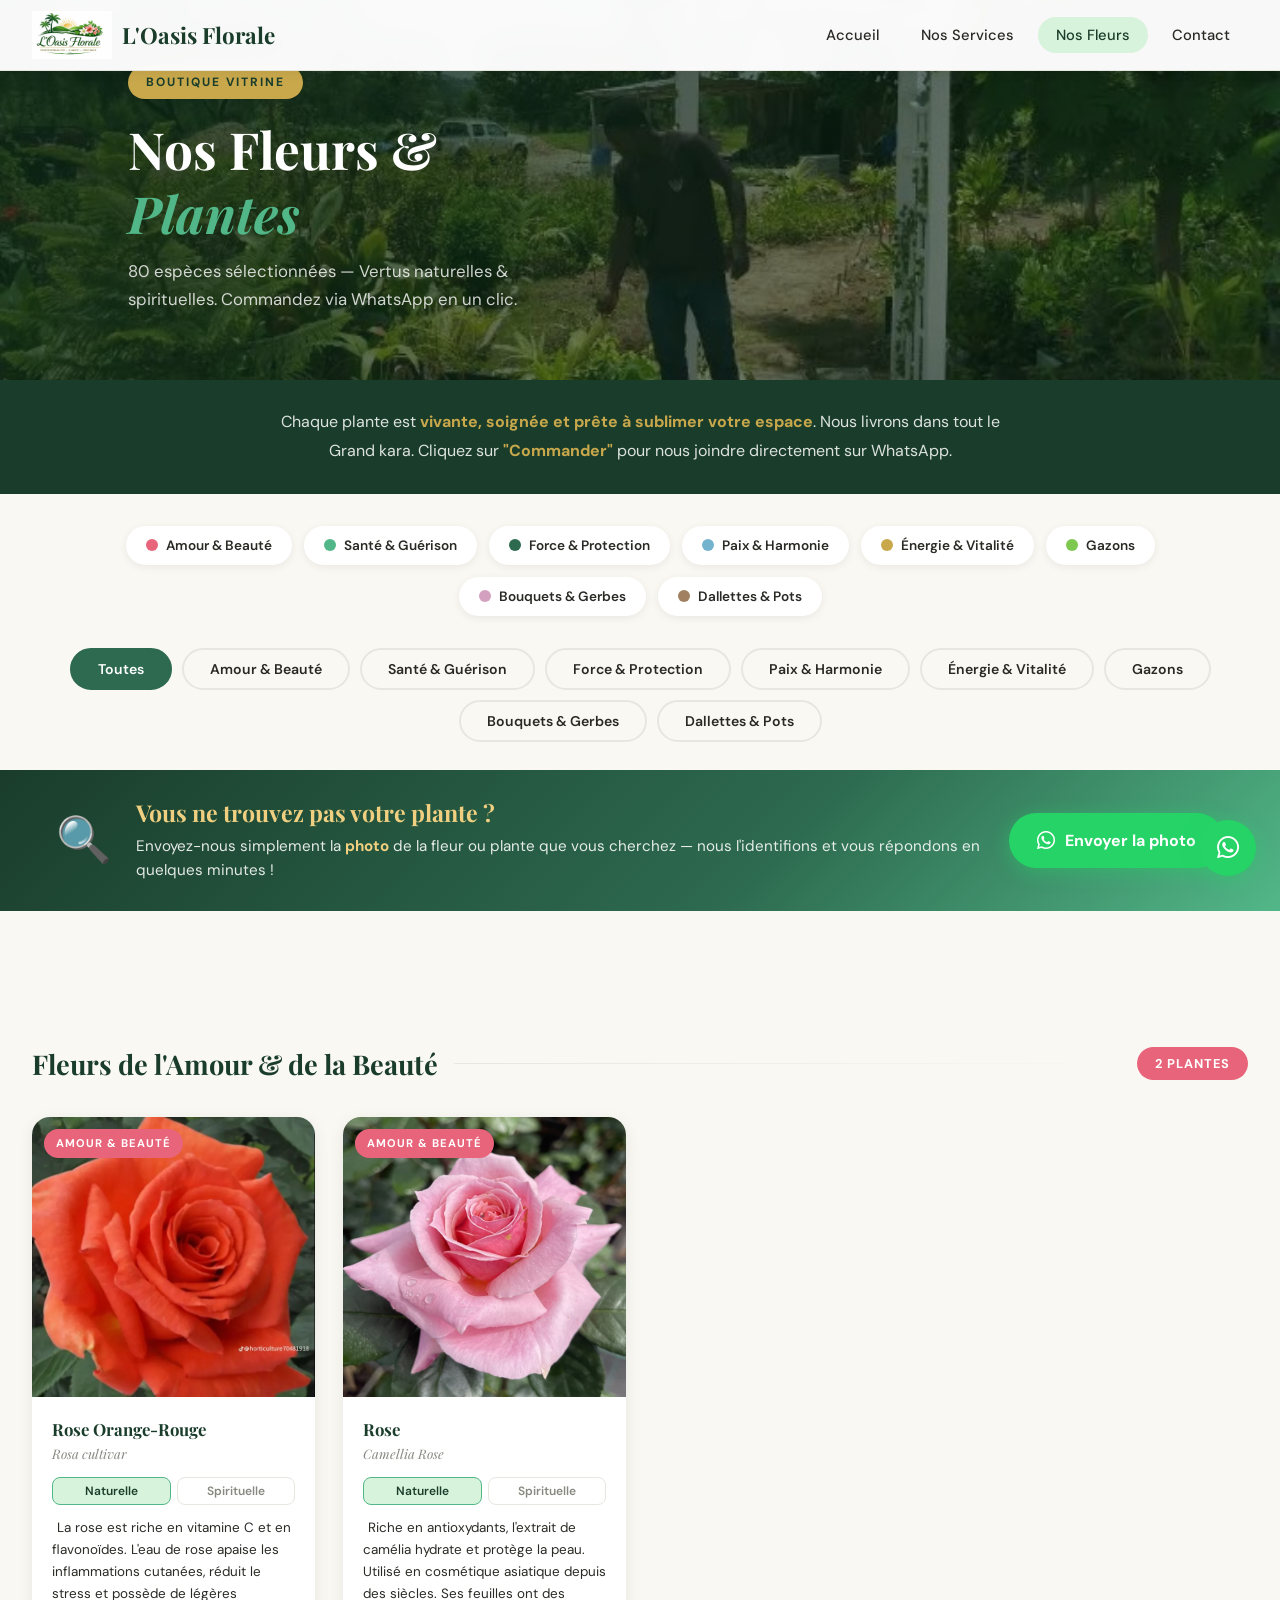
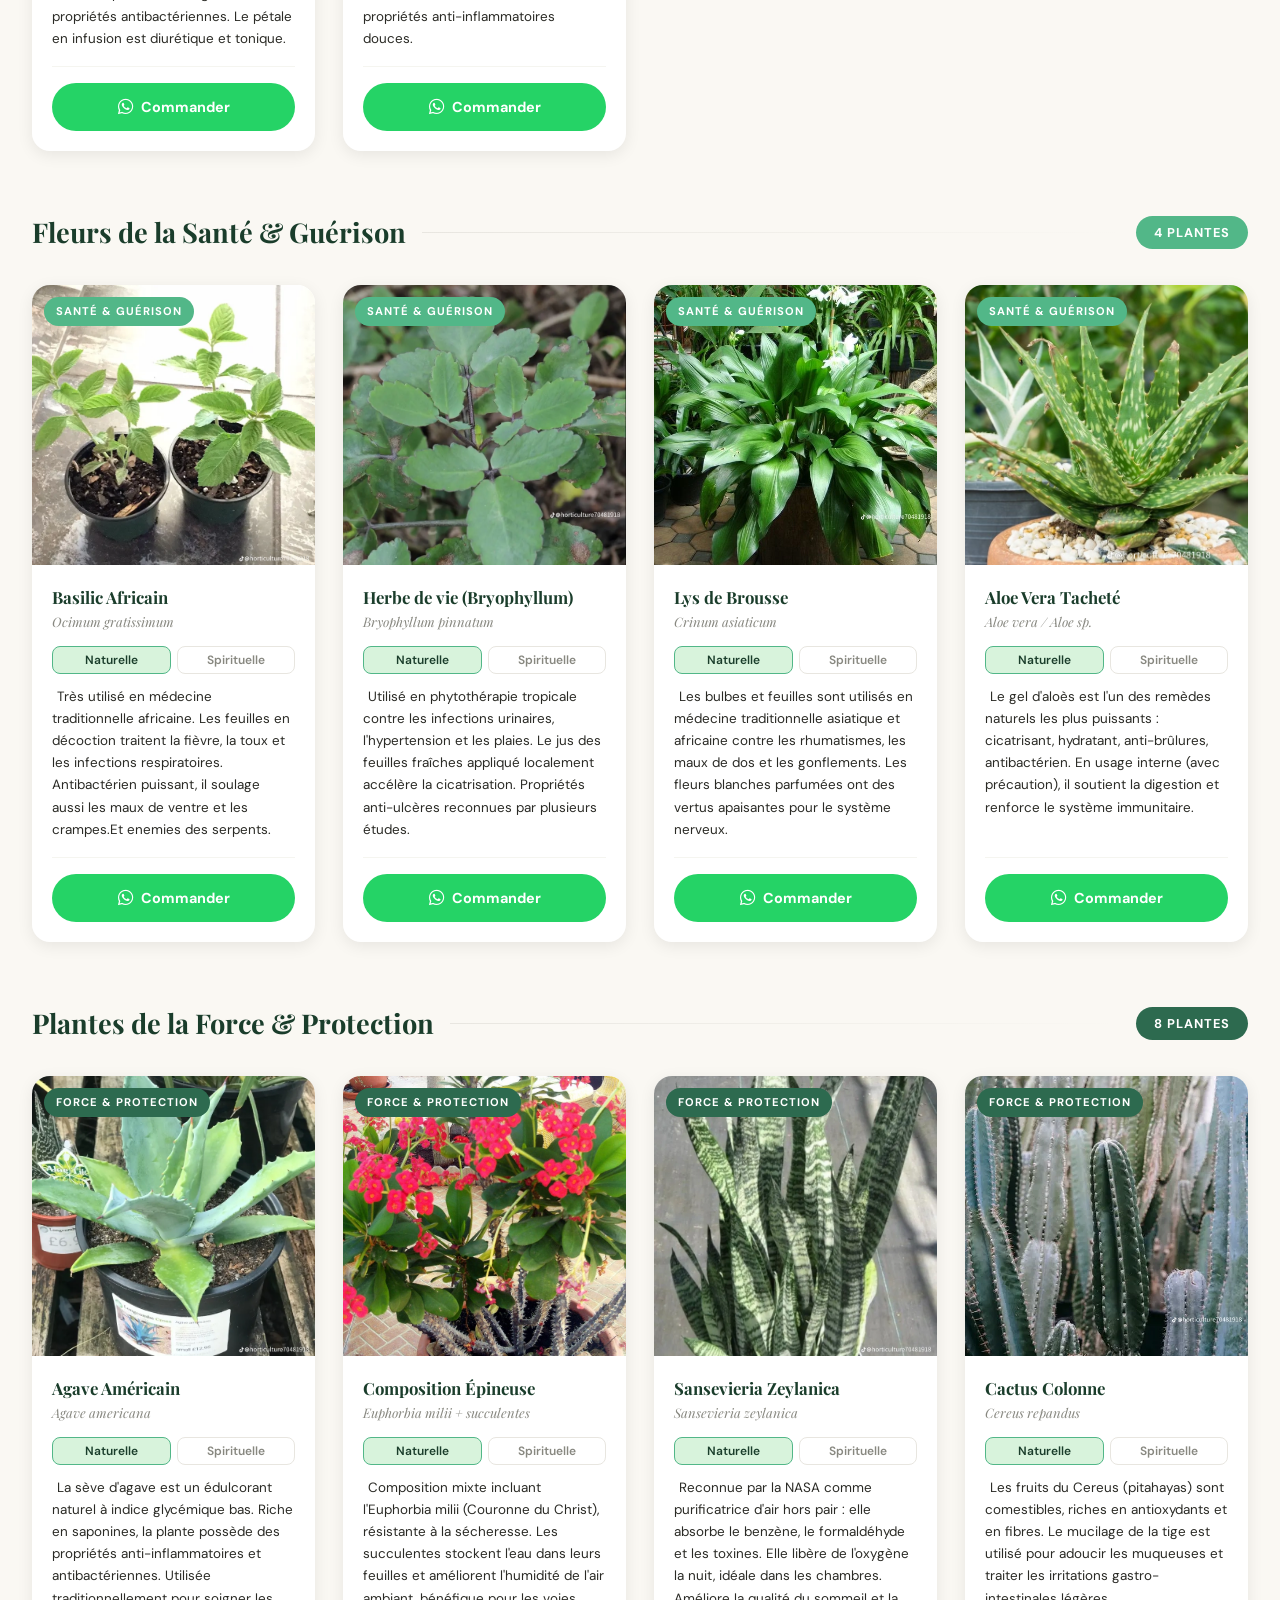
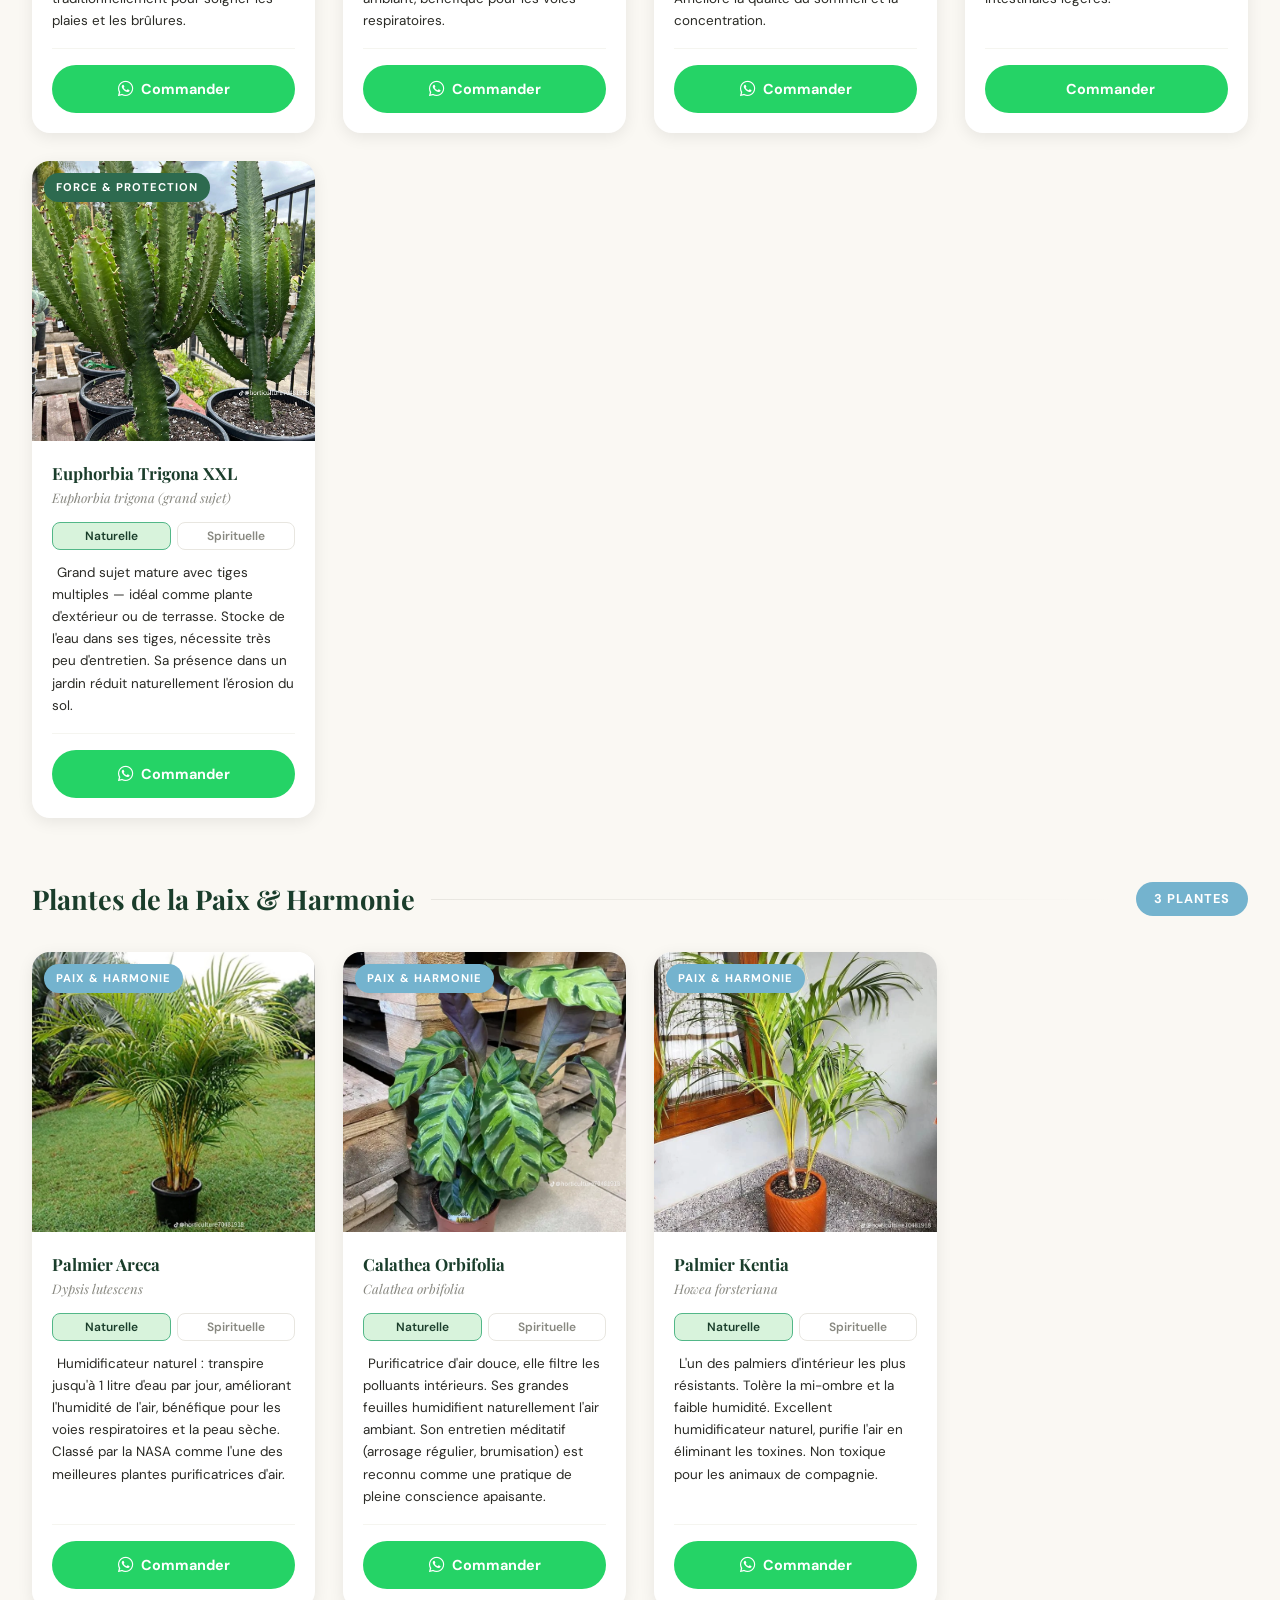
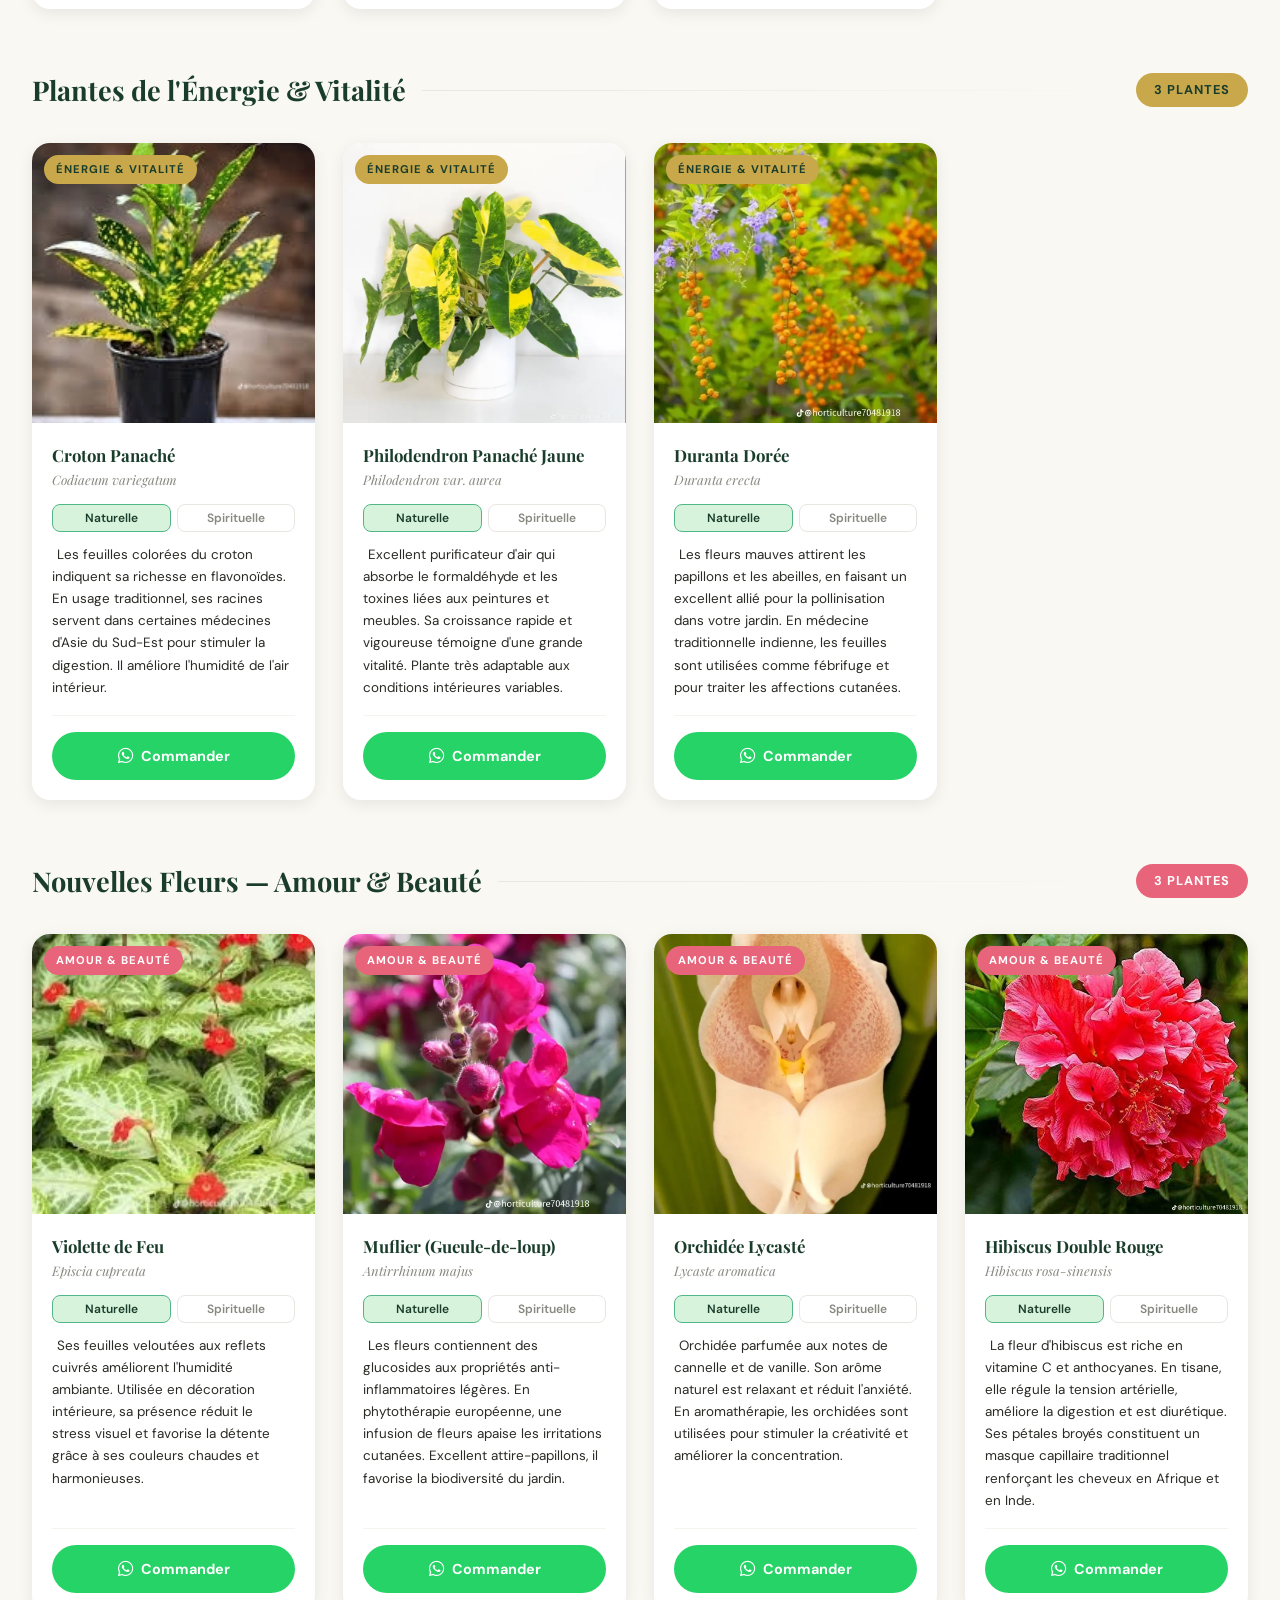
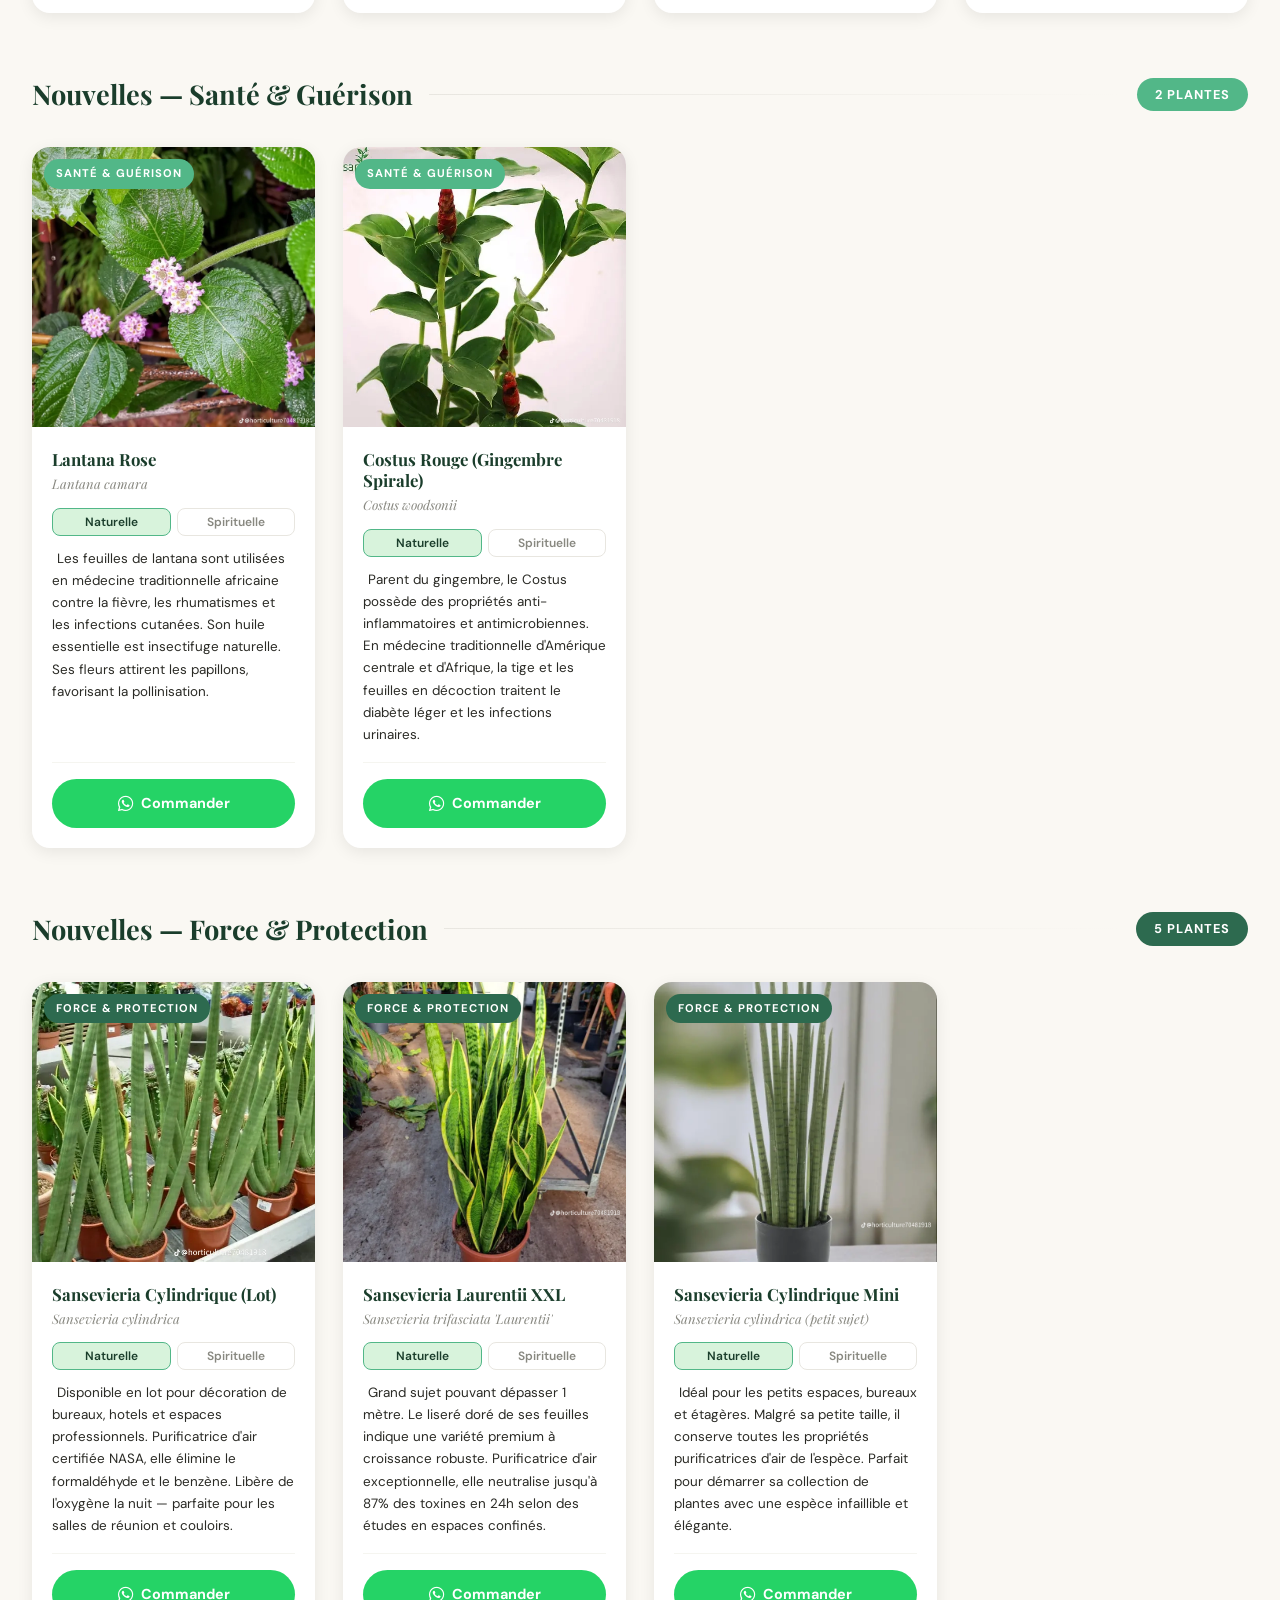
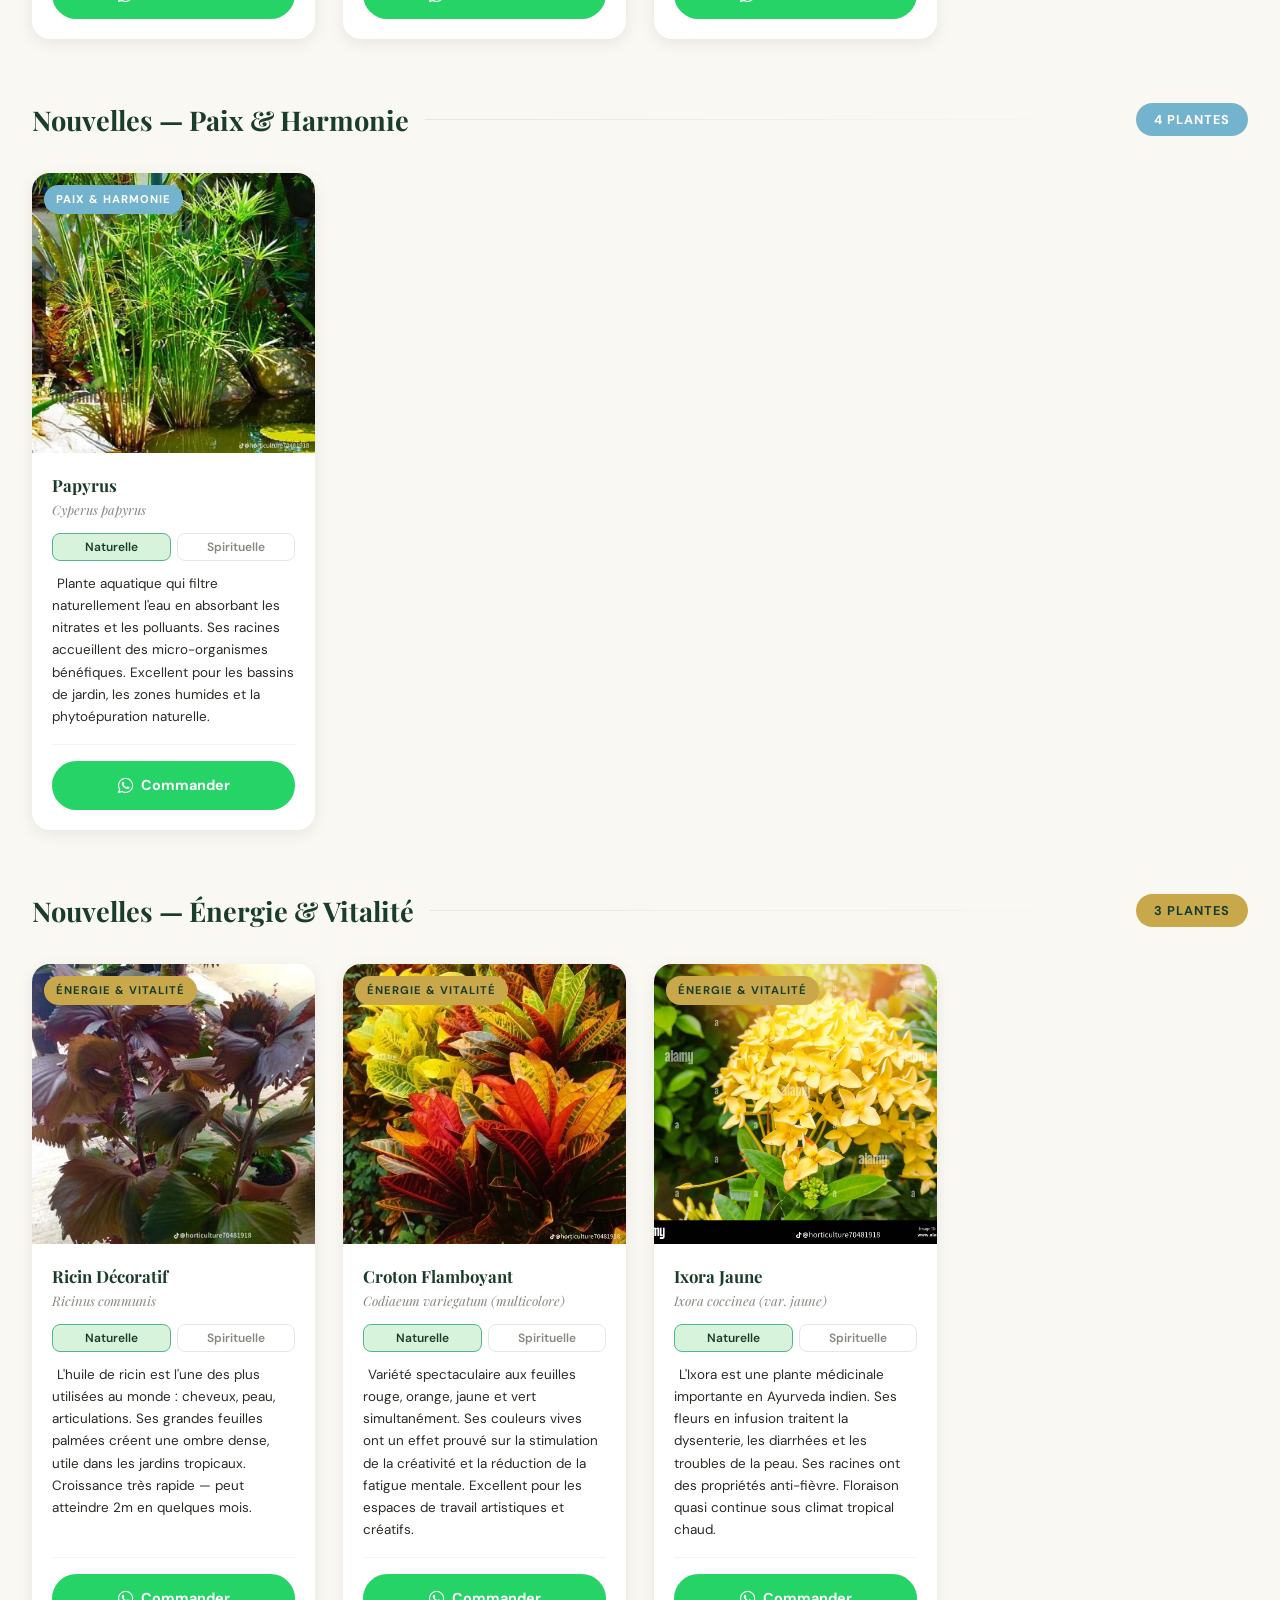
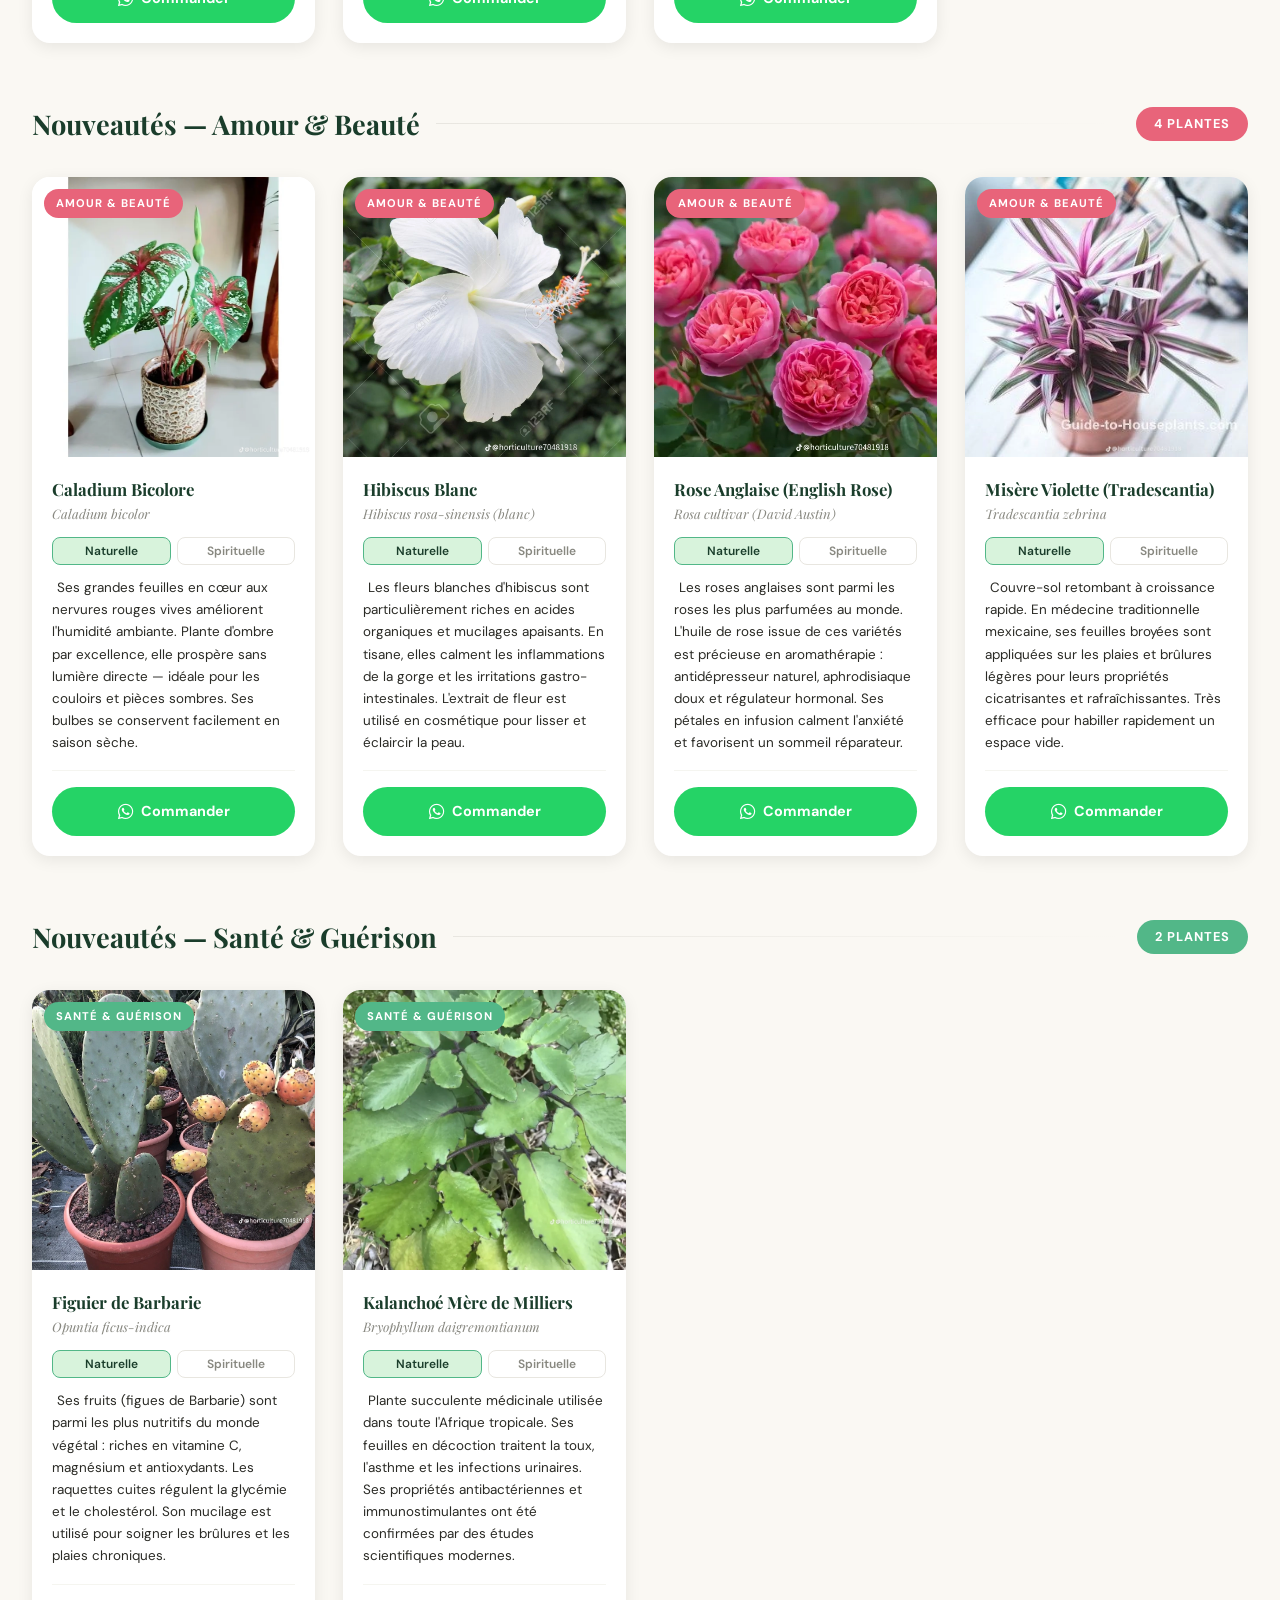
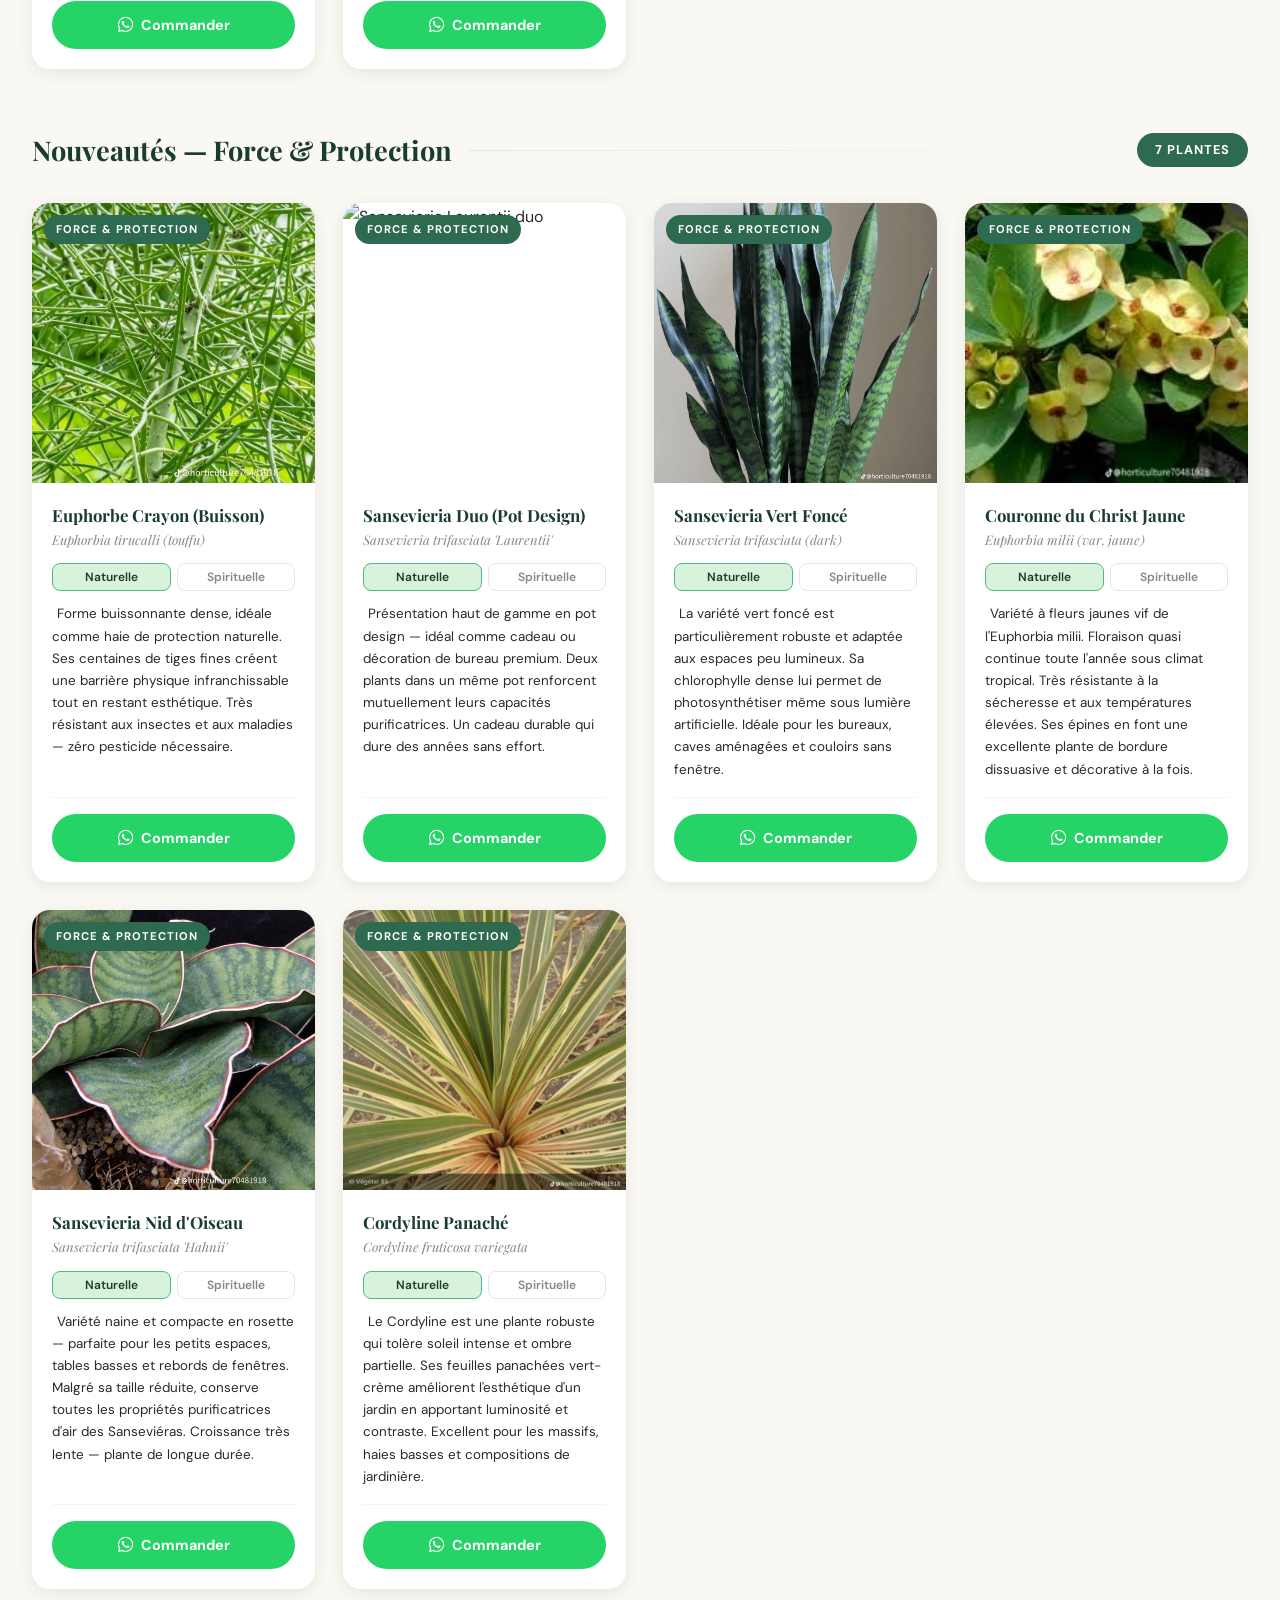
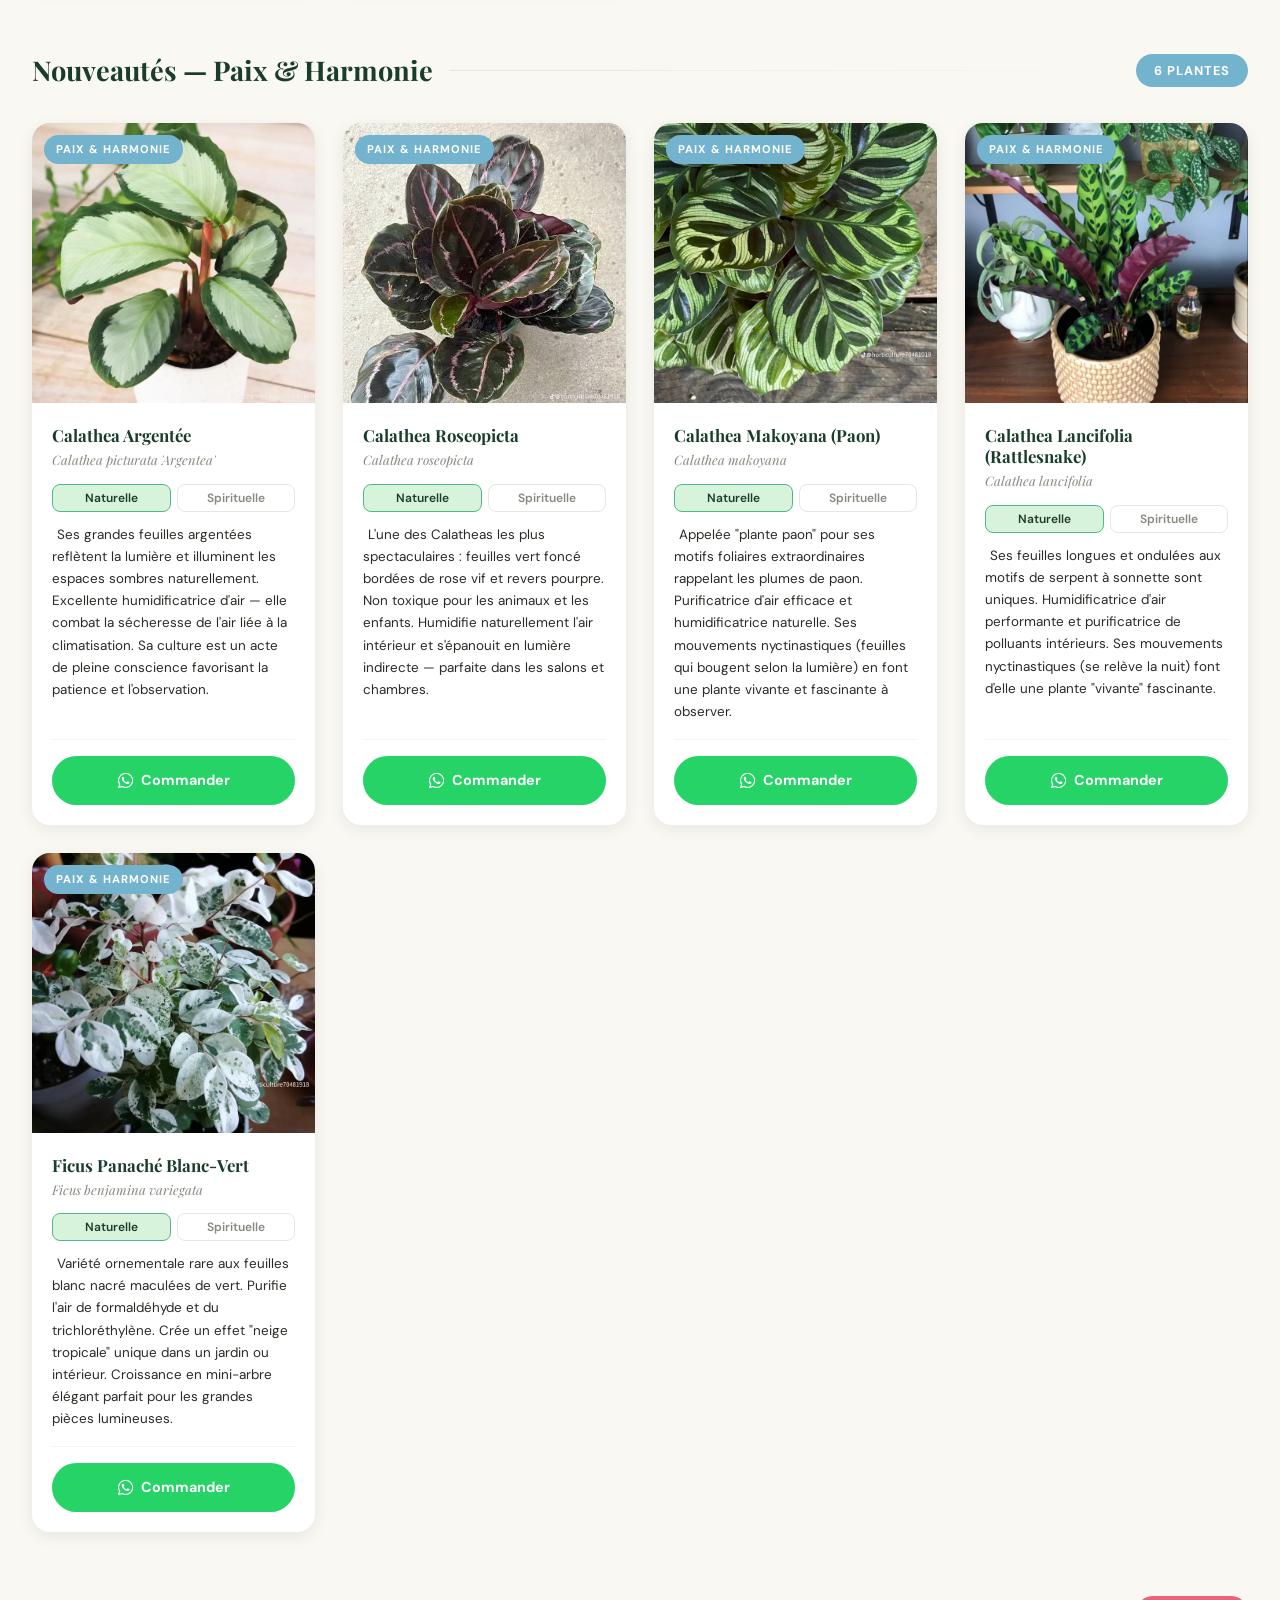
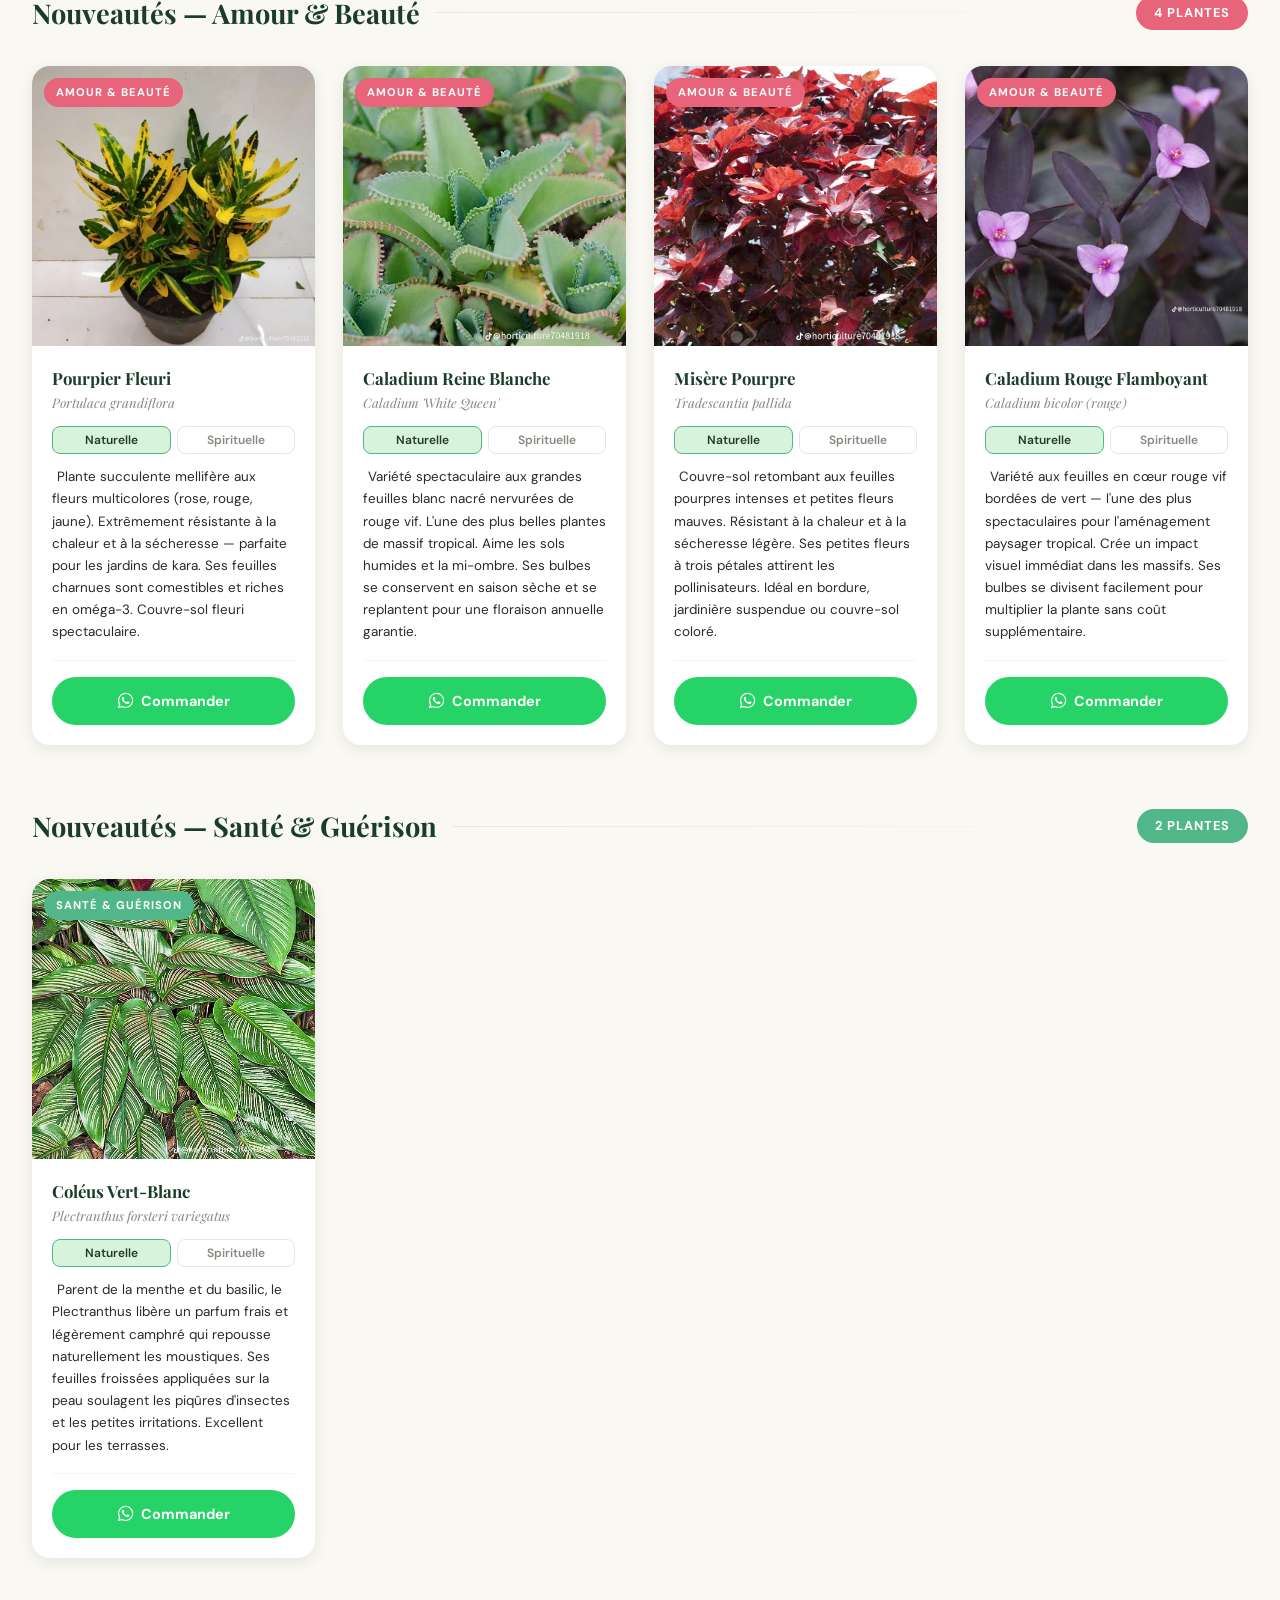
==== commit 587dde60: "edit taff" ====
--- a/nos-fleurs.html
+++ b/nos-fleurs.html
@@ -7,349 +7,7 @@
   <link href="https://fonts.googleapis.com/css2?family=Playfair+Display:ital,wght@0,400;0,700;1,400&family=DM+Sans:wght@300;400;500;600&display=swap" rel="stylesheet"/>
   <link rel="stylesheet" href="https://cdnjs.cloudflare.com/ajax/libs/font-awesome/6.5.0/css/all.min.css"/>
   <link rel="stylesheet" href="./style.css">
-  <style>
-        /* ── CSS VARIABLES ── */
-    :root {
-      --green-deep:  #1a3d2b;
-      --green-mid:   #2d6a4f;
-      --green-light: #52b788;
-      --green-pale:  #d8f3dc;
-      --gold:        #c9a84c;
-      --ivory:       #faf8f3;
-      --white:       #ffffff;
-      --gray-100:    #f5f5f0;
-      --gray-200:    #e8e6e0;
-      --gray-500:    #888880;
-      --gray-800:    #2a2a25;
-      --whatsapp:    #25d366;
-
-      /* Famille colors */
-      --famille-amour:   #e8647a;
-      --famille-sante:   #52b788;
-      --famille-force:   #2d6a4f;
-      --famille-paix:    #74b3ce;
-      --famille-energie: #c9a84c;
-      --famille-gazon:   #7ec850;
-      --famille-bouquet: #d4a0c0;
-      --famille-dalette: #a08060;
-    }
-
-    *, *::before, *::after { box-sizing: border-box; margin: 0; padding: 0; }
-    html { scroll-behavior: smooth; }
-
-    body {
-      font-family: 'DM Sans', sans-serif;
-      background: var(--ivory);
-      color: var(--gray-800);
-      line-height: 1.7;
-    }
-
-    img { display: block; max-width: 100%; }
-    a { text-decoration: none; color: inherit; }
-
-    h1, h2, h3 { font-family: 'Playfair Display', serif; line-height: 1.25; }
-    em { font-style: italic; color: var(--green-light); }
-
-    /* ── NAVBAR ── */
-    nav {
-      position: sticky; top: 0; z-index: 100;
-      background: rgba(255,255,255,0.97);
-      backdrop-filter: blur(12px);
-      border-bottom: 1px solid var(--gray-200);
-      box-shadow: 0 2px 12px rgba(0,0,0,0.06);
-    }
-    .nav-inner {
-      max-width: 1280px; margin: 0 auto;
-      padding: 0 32px; height: 70px;
-      display: flex; align-items: center; justify-content: space-between;
-      flex-wrap: nowrap;
-    }
-    .nav-logo {
-      font-family: 'Playfair Display', serif;
-      font-size: 1.4rem; font-weight: 700;
-      color: var(--green-deep);
-      display: flex; align-items: center; gap: 10px;
-    }
-    .nav-logo img { height: 48px; }
-    .nav-links { gap: 6px; display: flex; align-items: center; list-style: none; }
-    .nav-link {
-      font-size: 0.92rem; font-weight: 500;
-      padding: 8px 18px; border-radius: 50px;
-      color: var(--gray-800);
-      transition: all 0.25s ease; cursor: pointer;
-    }
-    .nav-link:hover, .nav-link.active {
-      background: var(--green-pale); color: var(--green-deep);
-    }
-
-    /* ── PAGE HERO ── */
-    .hero {
-      position: relative;
-      height: 380px;
-      background: url('./assets/imgnos_fleurs.jpeg') center/cover;
-      display: flex; align-items: center;
-      overflow: hidden;
-    }
-    .hero::before {
-      content: '';
-      position: absolute; inset: 0;
-      background: linear-gradient(135deg, rgba(10,40,22,0.82) 0%, rgba(10,40,22,0.4) 100%);
-    }
-    .hero-content {
-      position: relative; z-index: 1;
-      padding: 0 10%; max-width: 700px;
-    }
-    .hero-tag {
-      display: inline-block;
-      background: var(--gold); color: var(--green-deep);
-      font-size: 0.75rem; font-weight: 700;
-      text-transform: uppercase; letter-spacing: 2px;
-      padding: 6px 18px; border-radius: 50px;
-      margin-bottom: 18px;
-    }
-    .hero-content h1 {
-      font-size: clamp(2rem, 4vw, 3.2rem);
-      color: white; margin-bottom: 12px;
-    }
-    .hero-content p { color: rgba(255,255,255,0.8); font-size: 1.05rem; }
-
-    /* ── WRAPPER ── */
-    .wrapper { max-width: 1280px; margin: 0 auto; padding: 72px 32px; }
-
-    /* ── INTRO ── */
-    .intro-bar {
-      text-align: center;
-      background: var(--green-deep);
-      color: white;
-      padding: 28px 32px;
-    }
-    .intro-bar p {
-      max-width: 760px; margin: 0 auto;
-      font-size: 1.0rem; color: rgba(255,255,255,0.85);
-      line-height: 1.8;
-    }
-    .intro-bar strong { color: var(--gold); }
-
-    /* ── LEGEND (famille badges) ── */
-    .legend {
-      display: flex; flex-wrap: wrap;
-      gap: 12px; justify-content: center;
-      padding: 32px 32px 0;
-    }
-    .legend-item {
-      display: flex; align-items: center; gap: 8px;
-      background: white;
-      border-radius: 50px;
-      padding: 8px 20px;
-      font-size: 0.85rem; font-weight: 600;
-      box-shadow: 0 2px 8px rgba(0,0,0,0.07);
-    }
-    .legend-dot {
-      width: 12px; height: 12px;
-      border-radius: 50%; flex-shrink: 0;
-    }
-
-    /* ── FILTER TABS ── */
-    .filter-section {
-      padding: 32px 32px 0;
-      max-width: 1280px; margin: 0 auto;
-    }
-    .filter-tabs {
-      display: flex; gap: 10px;
-      flex-wrap: wrap; justify-content: center;
-      margin-bottom: 0;
-    }
-    .filter-btn {
-      padding: 10px 26px;
-      border-radius: 50px;
-      border: 2px solid var(--gray-200);
-      background: transparent; color: var(--gray-800);
-      font-size: 0.88rem; font-weight: 600;
-      cursor: pointer; transition: all 0.25s ease;
-      font-family: 'DM Sans', sans-serif;
-    }
-    .filter-btn:hover, .filter-btn.active {
-      background: var(--green-mid);
-      border-color: var(--green-mid);
-      color: white;
-    }
-
-    /* ── SECTION TITLE ── */
-    .section-head {
-      display: flex; align-items: center; gap: 16px;
-      margin-bottom: 36px; margin-top: 64px;
-    }
-    .section-head h2 {
-      font-size: 1.7rem; color: var(--green-deep);
-      white-space: nowrap;
-    }
-    .section-line {
-      flex: 1; height: 1px;
-      background: linear-gradient(to right, var(--gray-200), transparent);
-    }
-    .famille-badge {
-      display: inline-flex; align-items: center; gap: 8px;
-      padding: 6px 18px; border-radius: 50px;
-      font-size: 0.8rem; font-weight: 700;
-      text-transform: uppercase; letter-spacing: 1px;
-      color: white; white-space: nowrap;
-    }
-
-    /* ── GRID ── */
-    .flowers-grid {
-      display: grid;
-      grid-template-columns: repeat(4, 1fr);
-      gap: 28px;
-    }
-
-    /* ── FLOWER CARD ── */
-    .flower-card {
-      background: var(--white);
-      border-radius: 18px;
-      overflow: hidden;
-      box-shadow: 0 4px 16px rgba(0,0,0,0.08);
-      transition: transform 0.3s ease, box-shadow 0.3s ease;
-      display: flex; flex-direction: column;
-      animation: cardIn 0.5s ease both;
-    }
-    .flower-card:hover {
-      transform: translateY(-8px);
-      box-shadow: 0 16px 48px rgba(0,0,0,0.14);
-    }
-    .flower-card.hidden { display: none; }
-
-    @keyframes cardIn {
-      from { opacity: 0; transform: translateY(20px); }
-      to   { opacity: 1; transform: translateY(0); }
-    }
-
-    /* image zone */
-    .card-img {
-      position: relative;
-      height: 280px; overflow: hidden;
-    }
-    .card-img img {
-      width: 100%; height: 100%;
-      object-fit: cover;
-      transition: transform 0.5s ease;
-    }
-    .flower-card:hover .card-img img { transform: scale(1.08); }
-
-    .card-famille-badge {
-      position: absolute; top: 12px; left: 12px;
-      color: white; font-size: 0.7rem; font-weight: 700;
-      text-transform: uppercase; letter-spacing: 1px;
-      padding: 5px 12px; border-radius: 50px;
-    }
-
-    /* body */
-    .card-body {
-      padding: 22px 20px 20px;
-      flex: 1; display: flex; flex-direction: column;
-      gap: 12px;
-    }
-
-    .card-names h3 {
-      font-size: 1.05rem; color: var(--green-deep);
-      margin-bottom: 3px;
-    }
-    .card-names .latin {
-      font-style: italic; font-size: 0.82rem;
-      color: var(--gray-500);
-      font-family: 'Playfair Display', serif;
-    }
-
-    /* vertus tabs */
-    .vertus-tabs {
-      display: flex; gap: 6px;
-    }
-    .vtab {
-      flex: 1; padding: 5px 8px;
-      border-radius: 8px; border: 1.5px solid var(--gray-200);
-      background: transparent; color: var(--gray-500);
-      font-size: 0.75rem; font-weight: 600;
-      cursor: pointer; transition: all 0.2s;
-      font-family: 'DM Sans', sans-serif;
-    }
-    .vtab.active { background: var(--green-pale); border-color: var(--green-light); color: var(--green-deep); }
-
-    .vertus-content {
-      font-size: 0.84rem; color: var(--gray-800);
-      line-height: 1.65; flex: 1;
-      min-height: 80px;
-    }
-    .vertu-panel { display: none; }
-    .vertu-panel.active { display: block; }
-
-    .vertu-icon { margin-right: 5px; }
-
-    /* divider */
-    .card-divider {
-      height: 1px; background: var(--gray-100);
-      margin: 4px 0;
-    }
-
-    /* buy button */
-    .btn-whatsapp {
-      display: flex; align-items: center; justify-content: center;
-      gap: 8px;
-      background: var(--whatsapp); color: white;
-      padding: 12px 20px; border-radius: 50px;
-      font-size: 0.9rem; font-weight: 700;
-      transition: all 0.25s ease;
-      margin-top: auto;
-    }
-    .btn-whatsapp:hover {
-      background: #1da851;
-      transform: translateY(-2px);
-      box-shadow: 0 8px 24px rgba(37,211,102,0.35);
-    }
-    .btn-whatsapp i { font-size: 1.1rem; }
-
-    /* ── FOOTER ── */
-    footer {
-      background: var(--green-deep);
-      color: rgba(255,255,255,0.7);
-      text-align: center;
-      padding: 40px 24px;
-      margin-top: 80px;
-    }
-    footer .footer-logo {
-      font-family: 'Playfair Display', serif;
-      font-size: 1.5rem; color: white;
-      display: block; margin-bottom: 8px;
-    }
-    footer a { color: var(--gold); }
-
-    /* Floating WA */
-    .float-wa {
-      position: fixed; bottom: 28px; right: 28px;
-      z-index: 900;
-      width: 58px; height: 58px;
-      background: var(--whatsapp); color: white;
-      border-radius: 50%;
-      display: flex; align-items: center; justify-content: center;
-      font-size: 1.6rem;
-      box-shadow: 0 4px 20px rgba(37,211,102,0.4);
-      transition: all 0.25s ease;
-      animation: pulse 2.5s ease-in-out infinite;
-    }
-    .float-wa:hover { background: #1da851; transform: scale(1.1); animation: none; }
-    @keyframes pulse {
-      0%,100% { box-shadow: 0 4px 20px rgba(37,211,102,0.4); }
-      50%      { box-shadow: 0 4px 32px rgba(37,211,102,0.7); }
-    }
-
-    /* ── RESPONSIVE ── */
-    @media(max-width:1100px){ .flowers-grid{ grid-template-columns: repeat(3,1fr); } }
-    @media(max-width:768px){
-      .flowers-grid{ grid-template-columns: repeat(2,1fr); }
-      .nav-links { display: none !important; }
-      .wrapper { padding: 48px 16px; }
-    }
-    @media(max-width:480px){ .flowers-grid{ grid-template-columns: 1fr; } }
-
-  </style>
+  <link rel="stylesheet" href="./nos_style.css">
 </head>
 <body>
 
@@ -359,7 +17,7 @@
     <a href="index.html" class="nav-logo">
       <img src="assets/logo.png" alt="logo"
            onerror="this.style.display='none'"/>
-      L'Oasis Florale
+      <span>L'Oasis Florale</span>
     </a>
     <ul id="navLinks" class="nav-links">
       <li><a href="index.html#accueil"  class="nav-link">Accueil</a></li>
@@ -403,15 +61,15 @@
 <!-- ══ FILTRES ══ -->
 <div class="filter-section">
   <div class="filter-tabs">
-    <button class="filter-btn active" onclick="filterCards('all',this)">🌿 Toutes</button>
-    <button class="filter-btn" onclick="filterCards('amour',this)">🌸 Amour &amp; Beauté</button>
-    <button class="filter-btn" onclick="filterCards('sante',this)">💚 Santé &amp; Guérison</button>
-    <button class="filter-btn" onclick="filterCards('force',this)">🛡️ Force &amp; Protection</button>
-    <button class="filter-btn" onclick="filterCards('paix',this)">🕊️ Paix &amp; Harmonie</button>
-    <button class="filter-btn" onclick="filterCards('energie',this)">⚡ Énergie &amp; Vitalité</button>
-    <button class="filter-btn" onclick="filterCards('gazon',this)">🌱 Gazons</button>
-    <button class="filter-btn" onclick="filterCards('bouquet',this)">💐 Bouquets &amp; Gerbes</button>
-    <button class="filter-btn" onclick="filterCards('dalette',this)">🪨 Dallettes &amp; Pots</button>
+    <button class="filter-btn active" onclick="filterCards('all',this)"> Toutes</button>
+    <button class="filter-btn" onclick="filterCards('amour',this)"> Amour &amp; Beauté</button>
+    <button class="filter-btn" onclick="filterCards('sante',this)"> Santé &amp; Guérison</button>
+    <button class="filter-btn" onclick="filterCards('force',this)"> Force &amp; Protection</button>
+    <button class="filter-btn" onclick="filterCards('paix',this)">Paix &amp; Harmonie</button>
+    <button class="filter-btn" onclick="filterCards('energie',this)"> Énergie &amp; Vitalité</button>
+    <button class="filter-btn" onclick="filterCards('gazon',this)"> Gazons</button>
+    <button class="filter-btn" onclick="filterCards('bouquet',this)"> Bouquets &amp; Gerbes</button>
+    <button class="filter-btn" onclick="filterCards('dalette',this)">Dallettes &amp; Pots</button>
   </div>
 </div>
 
@@ -432,89 +90,6 @@
   </div>
 </div>
 
-<style>
-  .search-banner {
-    background: linear-gradient(135deg, #1a3d2b 0%, #2d6a4f 60%, #52b788 100%);
-    padding: 0 24px;
-    margin: 28px 0 0;
-  }
-  .search-banner-inner {
-    max-width: 1280px;
-    margin: 0 auto;
-    padding: 28px 32px;
-    display: flex;
-    align-items: center;
-    gap: 24px;
-    flex-wrap: wrap;
-  }
-  .search-banner-icon {
-    font-size: 2.8rem;
-    flex-shrink: 0;
-    animation: bounce-icon 2s ease-in-out infinite;
-  }
-  @keyframes bounce-icon {
-    0%,100% { transform: translateY(0); }
-    50%      { transform: translateY(-6px); }
-  }
-  .search-banner-text {
-    flex: 1;
-    min-width: 200px;
-  }
-  .search-banner-title {
-    font-family: 'Playfair Display', serif;
-    font-size: clamp(1.1rem, 2.5vw, 1.45rem);
-    font-weight: 700;
-    color: #f0d080;
-    margin-bottom: 6px;
-    line-height: 1.3;
-  }
-  .search-banner-sub {
-    font-size: clamp(0.82rem, 1.8vw, 0.95rem);
-    color: rgba(255,255,255,0.88);
-    line-height: 1.6;
-  }
-  .search-banner-sub strong {
-    color: #f0d080;
-    font-weight: 700;
-  }
-  .search-banner-btn {
-    display: inline-flex;
-    align-items: center;
-    gap: 10px;
-    background: #25d366;
-    color: white;
-    padding: 14px 28px;
-    border-radius: 50px;
-    font-size: 1rem;
-    font-weight: 700;
-    text-decoration: none;
-    white-space: nowrap;
-    flex-shrink: 0;
-    box-shadow: 0 4px 20px rgba(37,211,102,0.45);
-    transition: all 0.25s ease;
-    animation: pulse-banner 2.5s ease-in-out infinite;
-  }
-  .search-banner-btn i { font-size: 1.3rem; }
-  .search-banner-btn:hover {
-    background: #1da851;
-    transform: translateY(-3px) scale(1.04);
-    box-shadow: 0 8px 28px rgba(37,211,102,0.6);
-    animation: none;
-  }
-  @keyframes pulse-banner {
-    0%,100% { box-shadow: 0 4px 20px rgba(37,211,102,0.45); }
-    50%      { box-shadow: 0 4px 32px rgba(37,211,102,0.8); }
-  }
-  @media (max-width: 600px) {
-    .search-banner-inner {
-      flex-direction: column;
-      align-items: flex-start;
-      padding: 22px 16px;
-      gap: 16px;
-    }
-    .search-banner-btn { width: 100%; justify-content: center; }
-  }
-</style>
 
 <!-- ══ CATALOGUE ══ -->
 <div class="wrapper">
@@ -527,16 +102,48 @@
   </div>
   <div class="flowers-grid">
 
+
+    <!-- 2. Rose Orange-Rouge -->
+    <div class="flower-card" data-famille="amour">
+      <div class="card-img">
+        <img src="assets/ARCI1925.WEBP" alt="Rose Orange"/>
+        <span class="card-famille-badge" style="background:#e8647a"> Amour &amp; Beauté</span>
+      </div>
+      <div class="card-body">
+        <div class="card-names">
+          <h3>Rose Orange-Rouge</h3>
+          <div class="latin">Rosa cultivar</div>
+        </div>
+        <div class="vertus-tabs">
+          <button class="vtab active" onclick="switchTab(this,'naturelle','ARCI')"> Naturelle</button>
+          <button class="vtab" onclick="switchTab(this,'spirituelle','ARCI')"> Spirituelle</button>
+        </div>
+        <div class="vertus-content">
+          <div id="ARCI-naturelle" class="vertu-panel active">
+            <span class="vertu-icon"></span>La rose est riche en vitamine C et en flavonoïdes. L'eau de rose apaise les inflammations cutanées, réduit le stress et possède de légères propriétés antibactériennes. Le pétale en infusion est diurétique et tonique.
+          </div>
+          <div id="ARCI-spirituelle" class="vertu-panel">
+            <span class="vertu-icon"></span>La rose orange symbolise l'enthousiasme, la passion naissante et la joie de vivre. En traditions mystiques, elle est liée au chakra sacral — siège de la créativité et du désir. Elle invite à l'action et au courage amoureux.
+          </div>
+        </div>
+        <div class="card-divider"></div>
+        <a class="btn-whatsapp"
+           href="https://wa.me/22870481918?text=Bonjour+L%27Oasis+Florale+%F0%9F%8C%BF+Je+souhaite+commander+la+plante+%3A+Rose+Orange-Rouge+(Rosa+cultivar)"
+           target="_blank">
+          <i class="fab fa-whatsapp"></i> Commander
+        </a>
+      </div>
+    </div>
     <!-- 1. Camélia Rose -->
     <div class="flower-card" data-famille="amour">
       <div class="card-img">
-        <img src="assets/ADHE6320.WEBP" alt="Camélia Rose"/>
+        <img src="./assets/rose_rose_claire.jpeg" alt="Camélia Rose"/>
         <span class="card-famille-badge" style="background:#e8647a"> Amour &amp; Beauté</span>
       </div>
       <div class="card-body">
         <div class="card-names">
-          <h3>Camélia Rose</h3>
-          <div class="latin">Camellia japonica</div>
+          <h3> Rose</h3>
+          <div class="latin">Camellia Rose</div>
         </div>
         <div class="vertus-tabs">
           <button class="vtab active" onclick="switchTab(this,'naturelle','ADHE')"> Naturelle</button>
@@ -559,69 +166,6 @@
       </div>
     </div>
 
-    <!-- 2. Rose Orange-Rouge -->
-    <div class="flower-card" data-famille="amour">
-      <div class="card-img">
-        <img src="assets/ARCI1925.WEBP" alt="Rose Orange"/>
-        <span class="card-famille-badge" style="background:#e8647a"> Amour &amp; Beauté</span>
-      </div>
-      <div class="card-body">
-        <div class="card-names">
-          <h3>Rose Orange-Rouge</h3>
-          <div class="latin">Rosa cultivar</div>
-        </div>
-        <div class="vertus-tabs">
-          <button class="vtab active" onclick="switchTab(this,'naturelle','ARCI')"> Naturelle</button>
-          <button class="vtab" onclick="switchTab(this,'spirituelle','ARCI')"> Spirituelle</button>
-        </div>
-        <div class="vertus-content">
-          <div id="ARCI-naturelle" class="vertu-panel active">
-            <span class="vertu-icon"></span>La rose est riche en vitamine C et en flavonoïdes. L'eau de rose apaise les inflammations cutanées, réduit le stress et possède de légères propriétés antibactériennes. Le pétale en infusion est diurétique et tonique.
-          </div>
-          <div id="ARCI-spirituelle" class="vertu-panel">
-            <span class="vertu-icon"></span>La rose orange symbolise l'enthousiasme, la passion naissante et la joie de vivre. En traditions mystiques, elle est liée au chakra sacral — siège de la créativité et du désir. Elle invite à l'action et au courage amoureux.
-          </div>
-        </div>
-        <div class="card-divider"></div>
-        <a class="btn-whatsapp"
-           href="https://wa.me/22870481918?text=Bonjour+L%27Oasis+Florale+%F0%9F%8C%BF+Je+souhaite+commander+la+plante+%3A+Rose+Orange-Rouge+(Rosa+cultivar)"
-           target="_blank">
-          <i class="fab fa-whatsapp"></i> Commander
-        </a>
-      </div>
-    </div>
-    <!-- 1. Camélia Rose -->
-    <div class="flower-card" data-famille="amour">
-      <div class="card-img">
-        <img src="./assets/rose_rose_claire.jpeg" alt="Camélia Rose"/>
-        <span class="card-famille-badge" style="background:#e8647a"> Amour &amp; Beauté</span>
-      </div>
-      <div class="card-body">
-        <div class="card-names">
-          <h3> Rose</h3>
-          <div class="latin">Camellia Rose</div>
-        </div>
-        <div class="vertus-tabs">
-          <button class="vtab active" onclick="switchTab(this,'naturelle','ADHE')"> Naturelle</button>
-          <button class="vtab" onclick="switchTab(this,'spirituelle','ADHE')"> Spirituelle</button>
-        </div>
-        <div class="vertus-content">
-          <div id="ADHE-naturelle" class="vertu-panel active">
-            <span class="vertu-icon"></span>Riche en antioxydants, l'extrait de camélia hydrate et protège la peau. Utilisé en cosmétique asiatique depuis des siècles. Ses feuilles ont des propriétés anti-inflammatoires douces.
-          </div>
-          <div id="ADHE-spirituelle" class="vertu-panel">
-            <span class="vertu-icon"></span>Symbole de beauté parfaite et d'amour durable au Japon et en Chine. Fleur des femmes nobles, elle représente la grâce, la fidélité et le raffinement de l'âme.
-          </div>
-        </div>
-        <div class="card-divider"></div>
-        <a class="btn-whatsapp"
-           href="https://wa.me/22870481918?text=Bonjour+L%27Oasis+Florale+%F0%9F%8C%BF+Je+souhaite+commander+la+plante+%3A+Cam%C3%A9lia+Rose+(Camellia+japonica)"
-           target="_blank">
-          <i class="fab fa-whatsapp"></i> Commander
-        </a>
-      </div>
-    </div>
-
   </div><!-- end grid amour -->
 
 
@@ -902,37 +446,6 @@
     </div>
 
 
-    <!-- 13. Sansevieria cylindrica -->
-    <div class="flower-card" data-famille="force">
-      <div class="card-img">
-        <img src="assets/CPOE1993.WEBP" alt="Sansevieria Cylindrica"/>
-        <span class="card-famille-badge" style="background:#2d6a4f"> Force &amp; Protection</span>
-      </div>
-      <div class="card-body">
-        <div class="card-names">
-          <h3>Sansevieria Cylindrique</h3>
-          <div class="latin">Sansevieria cylindrica</div>
-        </div>
-        <div class="vertus-tabs">
-          <button class="vtab active" onclick="switchTab(this,'naturelle','CPOE')"> Naturelle</button>
-          <button class="vtab" onclick="switchTab(this,'spirituelle','CPOE')"> Spirituelle</button>
-        </div>
-        <div class="vertus-content">
-          <div id="CPOE-naturelle" class="vertu-panel active">
-            <span class="vertu-icon"></span>Comme toutes les sanseviéras, elle purifie l'air en absorbant les composés organiques volatils (COV). Libère de l'oxygène 24h/24. Sa robustesse en fait une plante zéro stress : elle tolère l'oubli d'arrosage plusieurs semaines.
-          </div>
-          <div id="CPOE-spirituelle" class="vertu-panel">
-            <span class="vertu-icon"></span>Ses tiges cylindriques et droites symbolisent la droiture, l'intégrité et la rectitude morale. En Feng Shui, elle génère une énergie ascendante (Chi yang) qui stimule l'ambition et la clarté d'esprit. Excellente pour les bureaux.
-          </div>
-        </div>
-        <div class="card-divider"></div>
-        <a class="btn-whatsapp"
-           href="https://wa.me/22870481918?text=Bonjour+L%27Oasis+Florale+%F0%9F%8C%BF+Je+souhaite+commander+la+plante+%3A+Sansevieria+Cylindrique+(Sansevieria+cylindrica)"
-           target="_blank">
-          <i class="fab fa-whatsapp"></i> Commander
-        </a>
-      </div>
-    </div>
 
     <!-- 14. Euphorbia trigona grand (ECVJ) -->
     <div class="flower-card" data-famille="force">
@@ -1358,26 +871,6 @@
       </div>
     </div>
 
-    <!-- 25. Sansevieria Cylindrique éventail -->
-    <div class="flower-card" data-famille="force">
-      <div class="card-img">
-        <img src="assets/FUPH7052.WEBP" alt="Sansevieria Cylindrique éventail"/>
-        <span class="card-famille-badge" style="background:#2d6a4f"> Force &amp; Protection</span>
-      </div>
-      <div class="card-body">
-        <div class="card-names"><h3>Sansevieria Éventail</h3><div class="latin">Sansevieria cylindrica 'Fan'</div></div>
-        <div class="vertus-tabs">
-          <button class="vtab active" onclick="switchTab(this,'naturelle','FUPH')"> Naturelle</button>
-          <button class="vtab" onclick="switchTab(this,'spirituelle','FUPH')"> Spirituelle</button>
-        </div>
-        <div class="vertus-content">
-          <div id="FUPH-naturelle" class="vertu-panel active"><span class="vertu-icon"></span>Variante artistique de la Sansevieria cylindrica dont les tiges sont liées en éventail. Même puissance purificatrice d'air que l'espèce standard. Très décorative et sculpturale, idéale comme pièce maîtresse dans un salon moderne.</div>
-          <div id="FUPH-spirituelle" class="vertu-panel"><span class="vertu-icon"></span>Sa forme en éventail rappelle les rayons du soleil levant — symbole de victoire et de nouveau départ. En lithothérapie végétale africaine, cette forme rayonnante est associée à l'ouverture du chakra couronne et à la clarté mentale.</div>
-        </div>
-        <div class="card-divider"></div>
-        <a class="btn-whatsapp" href="https://wa.me/22870481918?text=Bonjour+L%27Oasis+Florale+%F0%9F%8C%BF+Je+souhaite+commander+%3A+Sansevieria+Éventail+(Sansevieria+cylindrica+Fan)" target="_blank"><i class="fab fa-whatsapp"></i> Commander</a>
-      </div>
-    </div>
 
     
 
@@ -1433,26 +926,6 @@
   </div>
   <div class="flowers-grid">
 
-    <!-- 24. Pelouse tropicale -->
-    <div class="flower-card" data-famille="paix">
-      <div class="card-img">
-        <img src="assets/FFKZ6634.WEBP" alt="Pelouse tropicale entretenue"/>
-        <span class="card-famille-badge" style="background:#74b3ce"> Paix &amp; Harmonie</span>
-      </div>
-      <div class="card-body">
-        <div class="card-names"><h3>Pelouse Tropicale</h3><div class="latin">Cynodon dactylon</div></div>
-        <div class="vertus-tabs">
-          <button class="vtab active" onclick="switchTab(this,'naturelle','FFKZ')"> Naturelle</button>
-          <button class="vtab" onclick="switchTab(this,'spirituelle','FFKZ')"> Spirituelle</button>
-        </div>
-        <div class="vertus-content">
-          <div id="FFKZ-naturelle" class="vertu-panel active"><span class="vertu-icon"></span>Le chiendent (Cynodon dactylon) est le gazon tropical le plus résistant. Il supporte la chaleur intense de kara, nécessite peu d'eau et se regénère rapidement. Ses racines profondes luttent contre l'érosion et maintiennent la fraîcheur du sol.</div>
-          <div id="FFKZ-spirituelle" class="vertu-panel"><span class="vertu-icon"></span>Un gazon vert et bien entretenu est symbole universel de prospérité, de soin et d'harmonie. Marcher pieds nus sur l'herbe verte est une pratique de "mise à la terre" (earthing) reconnue pour réduire le stress et reconnecter l'homme à la nature.</div>
-        </div>
-        <div class="card-divider"></div>
-        <a class="btn-whatsapp" href="https://wa.me/22870481918?text=Bonjour+L%27Oasis+Florale+%F0%9F%8C%BF+Je+souhaite+commander+%3A+Pelouse+Tropicale+(Cynodon+dactylon)" target="_blank"><i class="fab fa-whatsapp"></i> Commander</a>
-      </div>
-    </div>
 
     <!-- 28. Papyrus -->
     <div class="flower-card" data-famille="paix">
@@ -1475,47 +948,6 @@
       </div>
     </div>
 
-    <!-- 37. Gazon fin savane -->
-    <div class="flower-card" data-famille="paix">
-      <div class="card-img">
-        <img src="assets/IMOI2661.WEBP" alt="Gazon fin savane"/>
-        <span class="card-famille-badge" style="background:#74b3ce"> Paix &amp; Harmonie</span>
-      </div>
-      <div class="card-body">
-        <div class="card-names"><h3>Gazon Fin de Savane</h3><div class="latin">Aristida sp.</div></div>
-        <div class="vertus-tabs">
-          <button class="vtab active" onclick="switchTab(this,'naturelle','IMOI')"> Naturelle</button>
-          <button class="vtab" onclick="switchTab(this,'spirituelle','IMOI')"> Spirituelle</button>
-        </div>
-        <div class="vertus-content">
-          <div id="IMOI-naturelle" class="vertu-panel active"><span class="vertu-icon"></span>Graminée robuste adaptée aux sols pauvres et secs d'Afrique de l'Ouest. Excellente pour couvrir de grandes surfaces rapidement et stabiliser les terrains. Requiert très peu d'entretien et résiste aux températures extrêmes.</div>
-          <div id="IMOI-spirituelle" class="vertu-panel"><span class="vertu-icon"></span>L'herbe de savane évoque la liberté, l'espace et l'âme africaine dans son état le plus pur. Ses mouvements sous le vent symbolisent la fluidité, l'acceptation et la paix intérieure. Un espace naturel non maîtrisé rappelle l'humilité face à la nature.</div>
-        </div>
-        <div class="card-divider"></div>
-        <a class="btn-whatsapp" href="https://wa.me/22870481918?text=Bonjour+L%27Oasis+Florale+%F0%9F%8C%BF+Je+souhaite+commander+%3A+Gazon+Fin+de+Savane+(Aristida+sp.)" target="_blank"><i class="fab fa-whatsapp"></i> Commander</a>
-      </div>
-    </div>
-
-    <!-- 38. Gazon Saint-Augustin -->
-    <div class="flower-card" data-famille="paix">
-      <div class="card-img">
-        <img src="assets/IOWO9003.WEBP" alt="Gazon Saint-Augustin"/>
-        <span class="card-famille-badge" style="background:#74b3ce"> Paix &amp; Harmonie</span>
-      </div>
-      <div class="card-body">
-        <div class="card-names"><h3>Gazon Saint-Augustin</h3><div class="latin">Stenotaphrum secundatum</div></div>
-        <div class="vertus-tabs">
-          <button class="vtab active" onclick="switchTab(this,'naturelle','IOWO')"> Naturelle</button>
-          <button class="vtab" onclick="switchTab(this,'spirituelle','IOWO')"> Spirituelle</button>
-        </div>
-        <div class="vertus-content">
-          <div id="IOWO-naturelle" class="vertu-panel active"><span class="vertu-icon"></span>Le gazon Saint-Augustin est le plus populaire en Afrique tropicale. Il supporte la chaleur, l'humidité et forme un tapis dense et vert foncé. Idéal pour les jardins résidentiels, cours d'école et espaces de réception en plein air.</div>
-          <div id="IOWO-spirituelle" class="vertu-panel"><span class="vertu-icon"></span>Un jardin bien engazonné crée un espace sacré de rassemblement familial et communautaire. Dans beaucoup de traditions africaines, c'est sur l'herbe verte que se font les libations, les prières aux ancêtres et les cérémonies de bénédiction de maison.</div>
-        </div>
-        <div class="card-divider"></div>
-        <a class="btn-whatsapp" href="https://wa.me/22870481918?text=Bonjour+L%27Oasis+Florale+%F0%9F%8C%BF+Je+souhaite+commander+%3A+Gazon+Saint-Augustin+(Stenotaphrum+secundatum)" target="_blank"><i class="fab fa-whatsapp"></i> Commander</a>
-      </div>
-    </div>
 
   </div>
 
@@ -2104,26 +1536,6 @@
   </div>
   <div class="flowers-grid">
 
-    <!-- 69. Kalanchoé Tubiflora -->
-    <div class="flower-card" data-famille="sante">
-      <div class="card-img">
-        <img src="assets/PQJM4534.WEBP" alt="Kalanchoé Tubiflora"/>
-        <span class="card-famille-badge" style="background:#52b788"> Santé &amp; Guérison</span>
-      </div>
-      <div class="card-body">
-        <div class="card-names"><h3>Kalanchoé Tubulaire</h3><div class="latin">Kalanchoë tubiflora</div></div>
-        <div class="vertus-tabs">
-          <button class="vtab active" onclick="switchTab(this,'naturelle','PQJM')"> Naturelle</button>
-          <button class="vtab" onclick="switchTab(this,'spirituelle','PQJM')"> Spirituelle</button>
-        </div>
-        <div class="vertus-content">
-          <div id="PQJM-naturelle" class="vertu-panel active"><span class="vertu-icon"></span>Succulente originale aux tiges cylindriques maculées portant de minuscules plantules à leurs extrémités. Des études scientifiques ont identifié des composés anticancéreux potentiels dans cette espèce. Utilisée en médecine traditionnelle malgache contre les douleurs articulaires.</div>
-          <div id="PQJM-spirituelle" class="vertu-panel"><span class="vertu-icon"></span>Ses tiges produisent spontanément de nouvelles vies à leurs pointes — symbole de la création continue et de l'abondance infinie. Elle enseigne que la vie trouve toujours un chemin et que même les situations difficiles portent en elles les graines d'un nouveau commencement.</div>
-        </div>
-        <div class="card-divider"></div>
-        <a class="btn-whatsapp" href="https://wa.me/22870481918?text=Bonjour+L%27Oasis+Florale+%F0%9F%8C%BF+Je+souhaite+commander+%3A+Kalanchoé+Tubulaire+(Kalanchoe+tubiflora)" target="_blank"><i class="fab fa-whatsapp"></i> Commander</a>
-      </div>
-    </div>
 
     <!-- 78. Plectranthus/Coléus vert-blanc -->
     <div class="flower-card" data-famille="sante">
@@ -2219,26 +1631,6 @@
       </div>
     </div>
 
-    <!-- 76. Sansevieria Laurentii déco (Rgqn) -->
-    <div class="flower-card" data-famille="force">
-      <div class="card-img">
-        <img src="assets/RGQN5773.WEBP" alt="Sansevieria Laurentii design pots colorés"/>
-        <span class="card-famille-badge" style="background:#2d6a4f"> Force &amp; Protection</span>
-      </div>
-      <div class="card-body">
-        <div class="card-names"><h3>Sansevieria Laurentii Trio Design</h3><div class="latin">Sansevieria trifasciata 'Laurentii'</div></div>
-        <div class="vertus-tabs">
-          <button class="vtab active" onclick="switchTab(this,'naturelle','RGQN')"> Naturelle</button>
-          <button class="vtab" onclick="switchTab(this,'spirituelle','RGQN')"> Spirituelle</button>
-        </div>
-        <div class="vertus-content">
-          <div id="RGQN-naturelle" class="vertu-panel active"><span class="vertu-icon"></span>Présentation trio en pots de designer colorés (blanc, métal, rouge) — une collection complète pour dynamiser n'importe quel espace. Chaque plant est à un stade de développement différent, illustrant la croissance progressive. Effet décoratif immédiat et durable.</div>
-          <div id="RGQN-spirituelle" class="vertu-panel"><span class="vertu-icon"></span>Trois Sanseviéras ensemble représentent la Trinité africaine : passé (ancêtres), présent (vivants), futur (descendants). Ce trio symbolise la continuité du lignage et la force collective. Trois pots différents montrent que la même force peut s'exprimer sous des formes diverses.</div>
-        </div>
-        <div class="card-divider"></div>
-        <a class="btn-whatsapp" href="https://wa.me/22870481918?text=Bonjour+L%27Oasis+Florale+%F0%9F%8C%BF+Je+souhaite+commander+%3A+Sansevieria+Laurentii+Trio+Design+(3+pots)" target="_blank"><i class="fab fa-whatsapp"></i> Commander</a>
-      </div>
-    </div>
 
   </div>
 
@@ -2449,26 +1841,6 @@
       </div>
     </div>
 
-    <!-- 80. Jardin paysagé gazon premium -->
-    <div class="flower-card" data-famille="paix">
-      <div class="card-img">
-        <img src="assets/SHJO1673.WEBP" alt="Jardin paysagé gazon premium"/>
-        <span class="card-famille-badge" style="background:#74b3ce"> Paix &amp; Harmonie</span>
-      </div>
-      <div class="card-body">
-        <div class="card-names"><h3>Jardin Paysagé Premium</h3><div class="latin">Réalisation complète d'espaces verts</div></div>
-        <div class="vertus-tabs">
-          <button class="vtab active" onclick="switchTab(this,'naturelle','SHJO')"> Naturelle</button>
-          <button class="vtab" onclick="switchTab(this,'spirituelle','SHJO')"> Spirituelle</button>
-        </div>
-        <div class="vertus-content">
-          <div id="SHJO-naturelle" class="vertu-panel active"><span class="vertu-icon"></span>Réalisation clés en main de jardins paysagés : gazon premium, pas japonais, dalles décoratives et aménagement complet. Notre équipe transforme votre espace extérieur en un jardin de rêve fonctionnel et esthétique. Devis gratuit et personnalisé sur place.</div>
-          <div id="SHJO-spirituelle" class="vertu-panel"><span class="vertu-icon"></span>Un jardin bien conçu est un sanctuaire de paix et de ressourcement. L'espace vert aménagé avec intention crée un lieu de méditation naturelle où l'âme peut se déposer, souffler et se reconnecter à l'essentiel. C'est votre temple à ciel ouvert.</div>
-        </div>
-        <div class="card-divider"></div>
-        <a class="btn-whatsapp" href="https://wa.me/22870481918?text=Bonjour+L%27Oasis+Florale+%F0%9F%8C%BF+Je+souhaite+un+devis+pour+%3A+Jardin+Paysagé+Premium+(aménagement+complet)" target="_blank"><i class="fab fa-whatsapp"></i> Commander</a>
-      </div>
-    </div>
 
   </div>
 
@@ -2531,7 +1903,7 @@
 
   <!-- ─── FAMILLE : GAZONS ─── -->
   <div class="section-head famille-gazon-head" id="section-gazon">
-    <h2>🌱 Nos Gazons</h2>
+    <h2> Nos Gazons</h2>
     <div class="section-line"></div>
     <span class="famille-badge" style="background:#7ec850">3 types</span>
   </div>
@@ -2540,8 +1912,8 @@
     <!-- GAZON AMÉRICAIN -->
     <div class="flower-card" data-famille="gazon">
       <div class="card-img">
-        <img src="https://images.unsplash.com/photo-1558618666-fcd25c85cd64?w=600&q=80" alt="Gazon Américain"/>
-        <span class="card-famille-badge" style="background:#7ec850">🌱 Gazon</span>
+        <img src="./assets/Gazon américain.jpeg" alt="Gazon Américain"/>
+        <span class="card-famille-badge" style="background:#7ec850"> Gazon</span>
       </div>
       <div class="card-body">
         <div class="card-names">
@@ -2549,8 +1921,8 @@
           <div class="latin">Cynodon dactylon 'Bermuda'</div>
         </div>
         <div class="vertus-tabs">
-          <button class="vtab active" onclick="switchTab(this,'naturelle','GAZ1')">🌿 Naturelle</button>
-          <button class="vtab" onclick="switchTab(this,'spirituelle','GAZ1')">✨ Spirituelle</button>
+          <button class="vtab active" onclick="switchTab(this,'naturelle','GAZ1')"> Naturelle</button>
+          <button class="vtab" onclick="switchTab(this,'spirituelle','GAZ1')"> Spirituelle</button>
         </div>
         <div class="vertus-content">
           <div id="GAZ1-naturelle" class="vertu-panel active"><span class="vertu-icon"></span>Le gazon américain (Bermuda) est l'une des espèces les plus résistantes au monde. Il supporte une chaleur intense, une sécheresse prolongée et un piétinement régulier. Ses racines profondes stabilisent les sols érodés et réduisent le ruissellement des eaux de pluie. Son tapis dense absorbe le CO₂ et produit de l'oxygène, rafraîchissant naturellement l'atmosphère de 3 à 5°C autour de lui.</div>
@@ -2564,8 +1936,8 @@
     <!-- GAZON CHINOIS -->
     <div class="flower-card" data-famille="gazon">
       <div class="card-img">
-        <img src="https://images.unsplash.com/photo-1416879595882-3373a0480b5b?w=600&q=80" alt="Gazon Chinois"/>
-        <span class="card-famille-badge" style="background:#7ec850">🌱 Gazon</span>
+        <img src="./assets/Gazon chinois naturel.jpeg" alt="Gazon Chinois"/>
+        <span class="card-famille-badge" style="background:#7ec850"> Gazon</span>
       </div>
       <div class="card-body">
         <div class="card-names">
@@ -2573,8 +1945,8 @@
           <div class="latin">Zoysia japonica</div>
         </div>
         <div class="vertus-tabs">
-          <button class="vtab active" onclick="switchTab(this,'naturelle','GAZ2')">🌿 Naturelle</button>
-          <button class="vtab" onclick="switchTab(this,'spirituelle','GAZ2')">✨ Spirituelle</button>
+          <button class="vtab active" onclick="switchTab(this,'naturelle','GAZ2')"> Naturelle</button>
+          <button class="vtab" onclick="switchTab(this,'spirituelle','GAZ2')"> Spirituelle</button>
         </div>
         <div class="vertus-content">
           <div id="GAZ2-naturelle" class="vertu-panel active"><span class="vertu-icon"></span>Le gazon chinois (Zoysia) est réputé pour sa douceur exceptionnelle au toucher et sa densité remarquable qui étouffe naturellement les mauvaises herbes sans herbicide. Très tolérant à l'ombre partielle, il convient aux jardins ombragés. Sa croissance lente réduit la fréquence de tonte. Il résiste aux maladies fongiques et nécessite peu d'engrais, en faisant l'une des pelouses les plus écologiques disponibles.</div>
@@ -2588,8 +1960,8 @@
     <!-- GAZON FRANÇAIS -->
     <div class="flower-card" data-famille="gazon">
       <div class="card-img">
-        <img src="https://images.unsplash.com/photo-1500382017468-9049fed747ef?w=600&q=80" alt="Gazon Français"/>
-        <span class="card-famille-badge" style="background:#7ec850">🌱 Gazon</span>
+        <img src="./assets/Gazon français ( paspaluim).jpeg" alt="Gazon Français"/>
+        <span class="card-famille-badge" style="background:#7ec850"> Gazon</span>
       </div>
       <div class="card-body">
         <div class="card-names">
@@ -2597,8 +1969,8 @@
           <div class="latin">Festuca arundinacea</div>
         </div>
         <div class="vertus-tabs">
-          <button class="vtab active" onclick="switchTab(this,'naturelle','GAZ3')">🌿 Naturelle</button>
-          <button class="vtab" onclick="switchTab(this,'spirituelle','GAZ3')">✨ Spirituelle</button>
+          <button class="vtab active" onclick="switchTab(this,'naturelle','GAZ3')"> Naturelle</button>
+          <button class="vtab" onclick="switchTab(this,'spirituelle','GAZ3')"> Spirituelle</button>
         </div>
         <div class="vertus-content">
           <div id="GAZ3-naturelle" class="vertu-panel active"><span class="vertu-icon"></span>Le gazon français (Fétuque élevée) est le champion des pelouses sportives et décoratives. Son vert profond et intense est incomparable. Sa résistance aux piétinements intenses, aux sécheresses et aux fortes chaleurs en fait le gazon idéal pour les espaces polyvalents. Ses racines profondes de 60 à 90 cm lui permettent de trouver l'eau en profondeur. Reconnu pour ses propriétés de captation du carbone et de phytoremédiation des sols.</div>
@@ -2613,7 +1985,7 @@
 
   <!-- ─── FAMILLE : BOUQUETS & GERBES ─── -->
   <div class="section-head" id="section-bouquet">
-    <h2>💐 Bouquets &amp; Gerbes</h2>
+    <h2> Bouquets &amp; Gerbes</h2>
     <div class="section-line"></div>
     <span class="famille-badge" style="background:#d4a0c0">4 créations</span>
   </div>
@@ -2622,8 +1994,8 @@
     <!-- BOUQUET D'ARGENT -->
     <div class="flower-card" data-famille="bouquet">
       <div class="card-img">
-        <img src="https://images.unsplash.com/photo-1487530811015-780c23a8b4a5?w=600&q=80" alt="Bouquet d'Argent"/>
-        <span class="card-famille-badge" style="background:#d4a0c0">💐 Bouquet</span>
+        <img src="./assets/Bouquet d'argent.jpeg" alt="Bouquet d'Argent"/>
+        <span class="card-famille-badge" style="background:#d4a0c0"> Bouquet</span>
       </div>
       <div class="card-body">
         <div class="card-names">
@@ -2631,8 +2003,8 @@
           <div class="latin">Création florale premium</div>
         </div>
         <div class="vertus-tabs">
-          <button class="vtab active" onclick="switchTab(this,'naturelle','BOQ1')">🌸 Description</button>
-          <button class="vtab" onclick="switchTab(this,'spirituelle','BOQ1')">✨ Symbolique</button>
+          <button class="vtab active" onclick="switchTab(this,'naturelle','BOQ1')"> Description</button>
+          <button class="vtab" onclick="switchTab(this,'spirituelle','BOQ1')"> Symbolique</button>
         </div>
         <div class="vertus-content">
           <div id="BOQ1-naturelle" class="vertu-panel active"><span class="vertu-icon"></span>Le bouquet d'argent est notre création florale haut de gamme. Composé de fleurs blanches et crème — roses blanches, lys, orchidées et gypsophile — dans un emballage argenté raffiné. Idéal pour les mariages, les anniversaires importants et les occasions d'exception. Chaque bouquet est assemblé à la main avec soin par nos artisans fleuristes, utilisant des fleurs fraîches du jour pour garantir une fraîcheur et une durée de vie maximales.</div>
@@ -2646,8 +2018,8 @@
     <!-- BOUQUET DE FLEURS NATURELLES -->
     <div class="flower-card" data-famille="bouquet">
       <div class="card-img">
-        <img src="https://images.unsplash.com/photo-1562690868-60bbe7293e94?w=600&q=80" alt="Bouquet de Fleurs Naturelles"/>
-        <span class="card-famille-badge" style="background:#d4a0c0">💐 Bouquet</span>
+        <img src="./assets/Bouquet de fleurs naturelles.jpeg" alt="Bouquet de Fleurs Naturelles"/>
+        <span class="card-famille-badge" style="background:#d4a0c0"> Bouquet</span>
       </div>
       <div class="card-body">
         <div class="card-names">
@@ -2655,8 +2027,8 @@
           <div class="latin">Fleurs fraîches de saison</div>
         </div>
         <div class="vertus-tabs">
-          <button class="vtab active" onclick="switchTab(this,'naturelle','BOQ2')">🌸 Description</button>
-          <button class="vtab" onclick="switchTab(this,'spirituelle','BOQ2')">✨ Symbolique</button>
+          <button class="vtab active" onclick="switchTab(this,'naturelle','BOQ2')"> Description</button>
+          <button class="vtab" onclick="switchTab(this,'spirituelle','BOQ2')"> Symbolique</button>
         </div>
         <div class="vertus-content">
           <div id="BOQ2-naturelle" class="vertu-panel active"><span class="vertu-icon"></span>Notre bouquet naturel est une sélection de fleurs fraîches de saison, coupées le jour même de la livraison. Roses colorées, tournesols, gerberas, dahlias et verdure naturelle forment des compositions vibrantes et parfumées. Chaque bouquet est unique — assemblé selon la disponibilité des fleurs les plus fraîches du marché. Parfait pour les anniversaires, la Saint-Valentin, les fêtes des mères et toutes les occasions joyeuses.</div>
@@ -2670,8 +2042,8 @@
     <!-- BOUQUET DE FLEURS ARTIFICIELLES -->
     <div class="flower-card" data-famille="bouquet">
       <div class="card-img">
-        <img src="https://images.unsplash.com/photo-1519378058457-4c29a0a2efac?w=600&q=80" alt="Bouquet de Fleurs Artificielles"/>
-        <span class="card-famille-badge" style="background:#d4a0c0">💐 Bouquet</span>
+        <img src="./assets/Bouquet de fleurs artificielles.jpeg" alt="Bouquet de Fleurs Artificielles"/>
+        <span class="card-famille-badge" style="background:#d4a0c0"> Bouquet</span>
       </div>
       <div class="card-body">
         <div class="card-names">
@@ -2679,8 +2051,8 @@
           <div class="latin">Fleurs permanentes premium</div>
         </div>
         <div class="vertus-tabs">
-          <button class="vtab active" onclick="switchTab(this,'naturelle','BOQ3')">🌸 Description</button>
-          <button class="vtab" onclick="switchTab(this,'spirituelle','BOQ3')">✨ Symbolique</button>
+          <button class="vtab active" onclick="switchTab(this,'naturelle','BOQ3')"> Description</button>
+          <button class="vtab" onclick="switchTab(this,'spirituelle','BOQ3')"> Symbolique</button>
         </div>
         <div class="vertus-content">
           <div id="BOQ3-naturelle" class="vertu-panel active"><span class="vertu-icon"></span>Nos bouquets artificiels sont fabriqués avec des fleurs en soie et en tissu de haute qualité, d'un réalisme saisissant. Indiscernables des fleurs naturelles à l'œil, ils conservent leur beauté des années durant sans entretien. Idéaux pour la décoration intérieure permanente, les bureaux, les hôtels et les espaces où des fleurs fraîches ne sont pas pratiques. Résistants à la lumière, ils ne se fanent jamais et ne déclenchent pas les allergies.</div>
@@ -2695,7 +2067,7 @@
     <div class="flower-card" data-famille="bouquet">
       <div class="card-img">
         <img src="https://images.unsplash.com/photo-1518895949257-7621c3c786d7?w=600&q=80" alt="Gerbe Florale"/>
-        <span class="card-famille-badge" style="background:#1a3d2b">🌿 Gerbe</span>
+        <span class="card-famille-badge" style="background:#1a3d2b"> Gerbe</span>
       </div>
       <div class="card-body">
         <div class="card-names">
@@ -2703,8 +2075,8 @@
           <div class="latin">Composition cérémonialle</div>
         </div>
         <div class="vertus-tabs">
-          <button class="vtab active" onclick="switchTab(this,'naturelle','GER1')">🌸 Description</button>
-          <button class="vtab" onclick="switchTab(this,'spirituelle','GER1')">✨ Symbolique</button>
+          <button class="vtab active" onclick="switchTab(this,'naturelle','GER1')"> Description</button>
+          <button class="vtab" onclick="switchTab(this,'spirituelle','GER1')"> Symbolique</button>
         </div>
         <div class="vertus-content">
           <div id="GER1-naturelle" class="vertu-panel active"><span class="vertu-icon"></span>Nos gerbes florales sont des compositions de grande envergure, réalisées sur un support structuré avec des fleurs fraîches ou artificielles selon la demande. Disponibles en différentes tailles — petite, moyenne et grande —, elles sont conçues pour les cérémonies funèbres, les commémorations, les remises de prix et les inaugurations officielles. Chaque gerbe est personnalisable en couleurs, en essences florales et peut inclure un ruban avec message.</div>
@@ -2720,7 +2092,7 @@
 
   <!-- ─── FAMILLE : DALLETTES & POTS ─── -->
   <div class="section-head" id="section-dalette">
-    <h2>🪨 Dallettes &amp; Pots</h2>
+    <h2>Dallettes &amp; Pots</h2>
     <div class="section-line"></div>
     <span class="famille-badge" style="background:#a08060">6 produits</span>
   </div>
@@ -2729,8 +2101,8 @@
     <!-- DALLETTE MOTIF GÉOMÉTRIQUE -->
     <div class="flower-card" data-famille="dalette">
       <div class="card-img">
-        <img src="assets/dallettes__1_.jpeg" alt="Dallettes Motif Géométrique"/>
-        <span class="card-famille-badge" style="background:#a08060">🪨 Dallette</span>
+        <img src="./assets/dallettes (1).jpeg" alt="Dallettes Motif Géométrique"/>
+        <span class="card-famille-badge" style="background:#a08060">Dallette</span>
       </div>
       <div class="card-body">
         <div class="card-names">
@@ -2738,8 +2110,8 @@
           <div class="latin">Béton préfabriqué — motifs variés</div>
         </div>
         <div class="vertus-tabs">
-          <button class="vtab active" onclick="switchTab(this,'naturelle','DAL1')">🔨 Description</button>
-          <button class="vtab" onclick="switchTab(this,'spirituelle','DAL1')">✨ Usage</button>
+          <button class="vtab active" onclick="switchTab(this,'naturelle','DAL1')"> Description</button>
+          <button class="vtab" onclick="switchTab(this,'spirituelle','DAL1')"> Usage</button>
         </div>
         <div class="vertus-content">
           <div id="DAL1-naturelle" class="vertu-panel active"><span class="vertu-icon"></span>Ces dallettes en béton préfabriqué proposent une variété de motifs géométriques élégants : losanges, araignées, éventails et motifs aztèques. Fabriquées à partir d'un béton haute résistance, elles supportent un trafic piétonnier intensif. Leur surface en relief offre une excellente adhérence même par temps de pluie. Disponibles en plusieurs dimensions pour s'adapter à tous les espaces extérieurs.</div>
@@ -2753,8 +2125,8 @@
     <!-- DALLETTE MOTIF GALETS -->
     <div class="flower-card" data-famille="dalette">
       <div class="card-img">
-        <img src="assets/dallettes__2_.jpeg" alt="Dallettes Motif Galets"/>
-        <span class="card-famille-badge" style="background:#a08060">🪨 Dallette</span>
+        <img src="./assets/dallettes (2).jpeg" alt="Dallettes Motif Galets"/>
+        <span class="card-famille-badge" style="background:#a08060">Dallette</span>
       </div>
       <div class="card-body">
         <div class="card-names">
@@ -2762,8 +2134,8 @@
           <div class="latin">Béton avec incrustations de galets naturels</div>
         </div>
         <div class="vertus-tabs">
-          <button class="vtab active" onclick="switchTab(this,'naturelle','DAL2')">🔨 Description</button>
-          <button class="vtab" onclick="switchTab(this,'spirituelle','DAL2')">✨ Usage</button>
+          <button class="vtab active" onclick="switchTab(this,'naturelle','DAL2')"> Description</button>
+          <button class="vtab" onclick="switchTab(this,'spirituelle','DAL2')"> Usage</button>
         </div>
         <div class="vertus-content">
           <div id="DAL2-naturelle" class="vertu-panel active"><span class="vertu-icon"></span>Ces dallettes premium intègrent de véritables galets naturels incrustés dans le béton, créant un effet visuel et tactile unique. Chaque dalle est différente — les galets naturels de couleurs chaudes (ocre, sable, brun) contrastent élégamment avec le béton gris. Leur surface texturée offre une adhérence exceptionnelle. Résistantes aux charges lourdes et aux cycles gel-dégel, elles durent des décennies sans entretien particulier.</div>
@@ -2777,8 +2149,8 @@
     <!-- DALLETTE ARABESQUE / FLORALE -->
     <div class="flower-card" data-famille="dalette">
       <div class="card-img">
-        <img src="assets/dallettes__3_.jpeg" alt="Dallettes Arabesque Florale"/>
-        <span class="card-famille-badge" style="background:#a08060">🪨 Dallette</span>
+        <img src="./assets/dallettes (3).jpeg" alt="Dallettes Arabesque Florale"/>
+        <span class="card-famille-badge" style="background:#a08060">Dallette</span>
       </div>
       <div class="card-body">
         <div class="card-names">
@@ -2786,8 +2158,8 @@
           <div class="latin">Béton sculpté — motif arabesque bicolore</div>
         </div>
         <div class="vertus-tabs">
-          <button class="vtab active" onclick="switchTab(this,'naturelle','DAL3')">🔨 Description</button>
-          <button class="vtab" onclick="switchTab(this,'spirituelle','DAL3')">✨ Usage</button>
+          <button class="vtab active" onclick="switchTab(this,'naturelle','DAL3')"> Description</button>
+          <button class="vtab" onclick="switchTab(this,'spirituelle','DAL3')"> Usage</button>
         </div>
         <div class="vertus-content">
           <div id="DAL3-naturelle" class="vertu-panel active"><span class="vertu-icon"></span>Ces dallettes artistiques présentent des motifs arabesques floraux finement sculptés dans le béton, avec un médaillon central en relief rehaussé de teinte cuivrée. Le travail de sculpture en creux crée un jeu d'ombres et de lumières selon l'heure de la journée. Fabriquées en béton compacté haute densité, elles résistent parfaitement à l'usure et aux intempéries tout en conservant leur beauté décorative au fil du temps.</div>
@@ -2801,8 +2173,8 @@
     <!-- DALLETTE ÉTOILE CENTRALE -->
     <div class="flower-card" data-famille="dalette">
       <div class="card-img">
-        <img src="assets/dallettes__4_.jpeg" alt="Dallettes Étoile Centrale"/>
-        <span class="card-famille-badge" style="background:#a08060">🪨 Dallette</span>
+        <img src="./assets/dallettes (4).jpeg" alt="Dallettes Étoile Centrale"/>
+        <span class="card-famille-badge" style="background:#a08060">Dallette</span>
       </div>
       <div class="card-body">
         <div class="card-names">
@@ -2810,8 +2182,8 @@
           <div class="latin">Béton sculpté — motif étoile bicolore</div>
         </div>
         <div class="vertus-tabs">
-          <button class="vtab active" onclick="switchTab(this,'naturelle','DAL4')">🔨 Description</button>
-          <button class="vtab" onclick="switchTab(this,'spirituelle','DAL4')">✨ Usage</button>
+          <button class="vtab active" onclick="switchTab(this,'naturelle','DAL4')"> Description</button>
+          <button class="vtab" onclick="switchTab(this,'spirituelle','DAL4')"> Usage</button>
         </div>
         <div class="vertus-content">
           <div id="DAL4-naturelle" class="vertu-panel active"><span class="vertu-icon"></span>La dallette Étoile Centrale est notre modèle phare — une grande dalle carrée ornée de lignes rayonnantes et d'un médaillon en étoile à 8 branches rehaussé de teinte terracotta au centre. Ses grandes dimensions (60×60 cm) permettent de couvrir rapidement de larges surfaces. Sa surface en béton lisse résiste aux taches, aux moisissures et au trafic intensif. Idéale seule ou combinée avec d'autres modèles pour créer un sol décoratif original.</div>
@@ -2825,8 +2197,8 @@
     <!-- POTS EN CIMENT -->
     <div class="flower-card" data-famille="dalette">
       <div class="card-img">
-        <img src="assets/Pots_de_fleurs_en_ciment.jpeg" alt="Pots de Fleurs en Ciment"/>
-        <span class="card-famille-badge" style="background:#888">🏺 Pot</span>
+        <img src="./assets/Pots de fleurs en ciment.jpeg" alt="Pots de Fleurs en Ciment"/>
+        <span class="card-famille-badge" style="background:#888"> Pot</span>
       </div>
       <div class="card-body">
         <div class="card-names">
@@ -2834,8 +2206,8 @@
           <div class="latin">Béton moulé — formes décoratives</div>
         </div>
         <div class="vertus-tabs">
-          <button class="vtab active" onclick="switchTab(this,'naturelle','POT2')">🔨 Description</button>
-          <button class="vtab" onclick="switchTab(this,'spirituelle','POT2')">✨ Usage</button>
+          <button class="vtab active" onclick="switchTab(this,'naturelle','POT2')"> Description</button>
+          <button class="vtab" onclick="switchTab(this,'spirituelle','POT2')"> Usage</button>
         </div>
         <div class="vertus-content">
           <div id="POT2-naturelle" class="vertu-panel active"><span class="vertu-icon"></span>Nos pots en ciment sont fabriqués artisanalement en béton moulé peint en blanc — disponibles en formes décoratives variées : urne classique, pot rectangulaire, cygne sculpté et coupes sur socle. Le béton régule naturellement l'humidité du sol, gardant les racines fraîches en saison chaude et protégées lors des nuits froides. Très stables, ils résistent au vent et conviennent parfaitement aux plantes volumineuses et aux grandes terrasses. Entièrement peints en blanc, ils apportent élégance et luminosité.</div>
@@ -2849,8 +2221,8 @@
     <!-- POTS EN PLASTIQUE -->
     <div class="flower-card" data-famille="dalette">
       <div class="card-img">
-        <img src="assets/Pots_de_fleurs_en_plastique.jpeg" alt="Pots de Fleurs en Plastique"/>
-        <span class="card-famille-badge" style="background:#555">🏺 Pot</span>
+        <img src="./assets/Pots de fleurs en plastique.jpeg" alt="Pots de Fleurs en Plastique"/>
+        <span class="card-famille-badge" style="background:#555"> Pot</span>
       </div>
       <div class="card-body">
         <div class="card-names">
@@ -2858,8 +2230,8 @@
           <div class="latin">Plastique haute résistance — coloris variés</div>
         </div>
         <div class="vertus-tabs">
-          <button class="vtab active" onclick="switchTab(this,'naturelle','POT3')">🔨 Description</button>
-          <button class="vtab" onclick="switchTab(this,'spirituelle','POT3')">✨ Usage</button>
+          <button class="vtab active" onclick="switchTab(this,'naturelle','POT3')"> Description</button>
+          <button class="vtab" onclick="switchTab(this,'spirituelle','POT3')"> Usage</button>
         </div>
         <div class="vertus-content">
           <div id="POT3-naturelle" class="vertu-panel active"><span class="vertu-icon"></span>Nos pots en plastique haute résistance sont disponibles en plusieurs formes et coloris : octogonal bleu, rond terracotta, cylindrique effet granit. Légers, imperméables et incassables, ils sont idéaux pour les balcons, les intérieurs et les espaces où le poids est une contrainte. Leur plastique traité anti-UV conserve ses couleurs sans se dégrader sous le soleil tropical. Faciles à déplacer, à nettoyer et à empiler pour le stockage. Excellent rapport qualité-prix.</div>
--- a/nos_style.css
+++ b/nos_style.css
@@ -0,0 +1,427 @@
+
+        /* ── CSS VARIABLES ── */
+    :root {
+      --green-deep:  #1a3d2b;
+      --green-mid:   #2d6a4f;
+      --green-light: #52b788;
+      --green-pale:  #d8f3dc;
+      --gold:        #c9a84c;
+      --ivory:       #faf8f3;
+      --white:       #ffffff;
+      --gray-100:    #f5f5f0;
+      --gray-200:    #e8e6e0;
+      --gray-500:    #888880;
+      --gray-800:    #2a2a25;
+      --whatsapp:    #25d366;
+
+      /* Famille colors */
+      --famille-amour:   #e8647a;
+      --famille-sante:   #52b788;
+      --famille-force:   #2d6a4f;
+      --famille-paix:    #74b3ce;
+      --famille-energie: #c9a84c;
+      --famille-gazon:   #7ec850;
+      --famille-bouquet: #d4a0c0;
+      --famille-dalette: #a08060;
+    }
+
+    *, *::before, *::after { box-sizing: border-box; margin: 0; padding: 0; }
+    html { scroll-behavior: smooth; }
+
+    body {
+      font-family: 'DM Sans', sans-serif;
+      background: var(--ivory);
+      color: var(--gray-800);
+      line-height: 1.7;
+    }
+
+    img { display: block; max-width: 100%; }
+    a { text-decoration: none; color: inherit; }
+
+    h1, h2, h3 { font-family: 'Playfair Display', serif; line-height: 1.25; }
+    em { font-style: italic; color: var(--green-light); }
+
+    /* ── NAVBAR ── */
+    nav {
+      position: sticky; top: 0; z-index: 100;
+      background: rgba(255,255,255,0.97);
+      backdrop-filter: blur(12px);
+      border-bottom: 1px solid var(--gray-200);
+      box-shadow: 0 2px 12px rgba(0,0,0,0.06);
+    }
+    .nav-inner {
+      max-width: 1280px; margin: 0 auto;
+      padding: 0 32px; height: 70px;
+      display: flex; align-items: center; justify-content: space-between;
+      flex-wrap: nowrap;
+    }
+    .nav-logo {
+      font-family: 'Playfair Display', serif;
+      font-size: 1.4rem; font-weight: 700;
+      color: var(--green-deep);
+      display: flex; align-items: center; gap: 10px;
+    }
+    .nav-logo img { height: 48px; }
+    .nav-links { gap: 6px; display: flex; align-items: center; list-style: none; }
+    .nav-link {
+      font-size: 0.92rem; font-weight: 500;
+      padding: 8px 18px; border-radius: 50px;
+      color: var(--gray-800);
+      transition: all 0.25s ease; cursor: pointer;
+    }
+    .nav-link:hover, .nav-link.active {
+      background: var(--green-pale); color: var(--green-deep);
+    }
+
+    /* ── PAGE HERO ── */
+    .hero {
+      position: relative;
+      height: 380px;
+      background: url('./assets/imgnos_fleurs.jpeg') center/cover;
+      display: flex; align-items: center;
+      overflow: hidden;
+    }
+    .hero::before {
+      content: '';
+      position: absolute; inset: 0;
+      background: linear-gradient(135deg, rgba(10,40,22,0.82) 0%, rgba(10,40,22,0.4) 100%);
+    }
+    .hero-content {
+      position: relative; z-index: 1;
+      padding: 0 10%; max-width: 700px;
+    }
+    .hero-tag {
+      display: inline-block;
+      background: var(--gold); color: var(--green-deep);
+      font-size: 0.75rem; font-weight: 700;
+      text-transform: uppercase; letter-spacing: 2px;
+      padding: 6px 18px; border-radius: 50px;
+      margin-bottom: 18px;
+    }
+    .hero-content h1 {
+      font-size: clamp(2rem, 4vw, 3.2rem);
+      color: white; margin-bottom: 12px;
+    }
+    .hero-content p { color: rgba(255,255,255,0.8); font-size: 1.05rem; }
+
+    /* ── WRAPPER ── */
+    .wrapper { max-width: 1280px; margin: 0 auto; padding: 72px 32px; }
+
+    /* ── INTRO ── */
+    .intro-bar {
+      text-align: center;
+      background: var(--green-deep);
+      color: white;
+      padding: 28px 32px;
+    }
+    .intro-bar p {
+      max-width: 760px; margin: 0 auto;
+      font-size: 1.0rem; color: rgba(255,255,255,0.85);
+      line-height: 1.8;
+    }
+    .intro-bar strong { color: var(--gold); }
+
+    /* ── LEGEND (famille badges) ── */
+    .legend {
+      display: flex; flex-wrap: wrap;
+      gap: 12px; justify-content: center;
+      padding: 32px 32px 0;
+    }
+    .legend-item {
+      display: flex; align-items: center; gap: 8px;
+      background: white;
+      border-radius: 50px;
+      padding: 8px 20px;
+      font-size: 0.85rem; font-weight: 600;
+      box-shadow: 0 2px 8px rgba(0,0,0,0.07);
+    }
+    .legend-dot {
+      width: 12px; height: 12px;
+      border-radius: 50%; flex-shrink: 0;
+    }
+
+    /* ── FILTER TABS ── */
+    .filter-section {
+      padding: 32px 32px 0;
+      max-width: 1280px; margin: 0 auto;
+    }
+    .filter-tabs {
+      display: flex; gap: 10px;
+      flex-wrap: wrap; justify-content: center;
+      margin-bottom: 0;
+    }
+    .filter-btn {
+      padding: 10px 26px;
+      border-radius: 50px;
+      border: 2px solid var(--gray-200);
+      background: transparent; color: var(--gray-800);
+      font-size: 0.88rem; font-weight: 600;
+      cursor: pointer; transition: all 0.25s ease;
+      font-family: 'DM Sans', sans-serif;
+    }
+    .filter-btn:hover, .filter-btn.active {
+      background: var(--green-mid);
+      border-color: var(--green-mid);
+      color: white;
+    }
+
+    /* ── SECTION TITLE ── */
+    .section-head {
+      display: flex; align-items: center; gap: 16px;
+      margin-bottom: 36px; margin-top: 64px;
+    }
+    .section-head h2 {
+      font-size: 1.7rem; color: var(--green-deep);
+      white-space: nowrap;
+    }
+    .section-line {
+      flex: 1; height: 1px;
+      background: linear-gradient(to right, var(--gray-200), transparent);
+    }
+    .famille-badge {
+      display: inline-flex; align-items: center; gap: 8px;
+      padding: 6px 18px; border-radius: 50px;
+      font-size: 0.8rem; font-weight: 700;
+      text-transform: uppercase; letter-spacing: 1px;
+      color: white; white-space: nowrap;
+    }
+
+    /* ── GRID ── */
+    .flowers-grid {
+      display: grid;
+      grid-template-columns: repeat(4, 1fr);
+      gap: 28px;
+    }
+
+    /* ── FLOWER CARD ── */
+    .flower-card {
+      background: var(--white);
+      border-radius: 18px;
+      overflow: hidden;
+      box-shadow: 0 4px 16px rgba(0,0,0,0.08);
+      transition: transform 0.3s ease, box-shadow 0.3s ease;
+      display: flex; flex-direction: column;
+      animation: cardIn 0.5s ease both;
+    }
+    .flower-card:hover {
+      transform: translateY(-8px);
+      box-shadow: 0 16px 48px rgba(0,0,0,0.14);
+    }
+    .flower-card.hidden { display: none; }
+
+    @keyframes cardIn {
+      from { opacity: 0; transform: translateY(20px); }
+      to   { opacity: 1; transform: translateY(0); }
+    }
+
+    /* image zone */
+    .card-img {
+      position: relative;
+      height: 280px; overflow: hidden;
+    }
+    .card-img img {
+      width: 100%; height: 100%;
+      object-fit: cover;
+      transition: transform 0.5s ease;
+    }
+    .flower-card:hover .card-img img { transform: scale(1.08); }
+
+    .card-famille-badge {
+      position: absolute; top: 12px; left: 12px;
+      color: white; font-size: 0.7rem; font-weight: 700;
+      text-transform: uppercase; letter-spacing: 1px;
+      padding: 5px 12px; border-radius: 50px;
+    }
+
+    /* body */
+    .card-body {
+      padding: 22px 20px 20px;
+      flex: 1; display: flex; flex-direction: column;
+      gap: 12px;
+    }
+
+    .card-names h3 {
+      font-size: 1.05rem; color: var(--green-deep);
+      margin-bottom: 3px;
+    }
+    .card-names .latin {
+      font-style: italic; font-size: 0.82rem;
+      color: var(--gray-500);
+      font-family: 'Playfair Display', serif;
+    }
+
+    /* vertus tabs */
+    .vertus-tabs {
+      display: flex; gap: 6px;
+    }
+    .vtab {
+      flex: 1; padding: 5px 8px;
+      border-radius: 8px; border: 1.5px solid var(--gray-200);
+      background: transparent; color: var(--gray-500);
+      font-size: 0.75rem; font-weight: 600;
+      cursor: pointer; transition: all 0.2s;
+      font-family: 'DM Sans', sans-serif;
+    }
+    .vtab.active { background: var(--green-pale); border-color: var(--green-light); color: var(--green-deep); }
+
+    .vertus-content {
+      font-size: 0.84rem; color: var(--gray-800);
+      line-height: 1.65; flex: 1;
+      min-height: 80px;
+    }
+    .vertu-panel { display: none; }
+    .vertu-panel.active { display: block; }
+
+    .vertu-icon { margin-right: 5px; }
+
+    /* divider */
+    .card-divider {
+      height: 1px; background: var(--gray-100);
+      margin: 4px 0;
+    }
+
+    /* buy button */
+    .btn-whatsapp {
+      display: flex; align-items: center; justify-content: center;
+      gap: 8px;
+      background: var(--whatsapp); color: white;
+      padding: 12px 20px; border-radius: 50px;
+      font-size: 0.9rem; font-weight: 700;
+      transition: all 0.25s ease;
+      margin-top: auto;
+    }
+    .btn-whatsapp:hover {
+      background: #1da851;
+      transform: translateY(-2px);
+      box-shadow: 0 8px 24px rgba(37,211,102,0.35);
+    }
+    .btn-whatsapp i { font-size: 1.1rem; }
+
+    /* ── FOOTER ── */
+    footer {
+      background: var(--green-deep);
+      color: rgba(255,255,255,0.7);
+      text-align: center;
+      padding: 40px 24px;
+      margin-top: 80px;
+    }
+    footer .footer-logo {
+      font-family: 'Playfair Display', serif;
+      font-size: 1.5rem; color: white;
+      display: block; margin-bottom: 8px;
+    }
+    footer a { color: var(--gold); }
+
+    /* Floating WA */
+    .float-wa {
+      position: fixed; bottom: 28px; right: 28px;
+      z-index: 900;
+      width: 58px; height: 58px;
+      background: var(--whatsapp); color: white;
+      border-radius: 50%;
+      display: flex; align-items: center; justify-content: center;
+      font-size: 1.6rem;
+      box-shadow: 0 4px 20px rgba(37,211,102,0.4);
+      transition: all 0.25s ease;
+      animation: pulse 2.5s ease-in-out infinite;
+    }
+    .float-wa:hover { background: #1da851; transform: scale(1.1); animation: none; }
+    @keyframes pulse {
+      0%,100% { box-shadow: 0 4px 20px rgba(37,211,102,0.4); }
+      50%      { box-shadow: 0 4px 32px rgba(37,211,102,0.7); }
+    }
+
+    /* ── RESPONSIVE ── */
+    @media(max-width:1100px){ .flowers-grid{ grid-template-columns: repeat(3,1fr); } }
+    @media(max-width:768px){
+      .flowers-grid{ grid-template-columns: repeat(2,1fr); }
+      .nav-links { display: none !important; }
+      .wrapper { padding: 48px 16px; }
+    }
+    @media(max-width:480px){ .flowers-grid{ grid-template-columns: 1fr; } }
+
+    /*secod part*/
+    
+  .search-banner {
+    background: linear-gradient(135deg, #1a3d2b 0%, #2d6a4f 60%, #52b788 100%);
+    padding: 0 24px;
+    margin: 28px 0 0;
+  }
+  .search-banner-inner {
+    max-width: 1280px;
+    margin: 0 auto;
+    padding: 28px 32px;
+    display: flex;
+    align-items: center;
+    gap: 24px;
+    flex-wrap: wrap;
+  }
+  .search-banner-icon {
+    font-size: 2.8rem;
+    flex-shrink: 0;
+    animation: bounce-icon 2s ease-in-out infinite;
+  }
+  @keyframes bounce-icon {
+    0%,100% { transform: translateY(0); }
+    50%      { transform: translateY(-6px); }
+  }
+  .search-banner-text {
+    flex: 1;
+    min-width: 200px;
+  }
+  .search-banner-title {
+    font-family: 'Playfair Display', serif;
+    font-size: clamp(1.1rem, 2.5vw, 1.45rem);
+    font-weight: 700;
+    color: #f0d080;
+    margin-bottom: 6px;
+    line-height: 1.3;
+  }
+  .search-banner-sub {
+    font-size: clamp(0.82rem, 1.8vw, 0.95rem);
+    color: rgba(255,255,255,0.88);
+    line-height: 1.6;
+  }
+  .search-banner-sub strong {
+    color: #f0d080;
+    font-weight: 700;
+  }
+  .search-banner-btn {
+    display: inline-flex;
+    align-items: center;
+    gap: 10px;
+    background: #25d366;
+    color: white;
+    padding: 14px 28px;
+    border-radius: 50px;
+    font-size: 1rem;
+    font-weight: 700;
+    text-decoration: none;
+    white-space: nowrap;
+    flex-shrink: 0;
+    box-shadow: 0 4px 20px rgba(37,211,102,0.45);
+    transition: all 0.25s ease;
+    animation: pulse-banner 2.5s ease-in-out infinite;
+  }
+  .search-banner-btn i { font-size: 1.3rem; }
+  .search-banner-btn:hover {
+    background: #1da851;
+    transform: translateY(-3px) scale(1.04);
+    box-shadow: 0 8px 28px rgba(37,211,102,0.6);
+    animation: none;
+  }
+  @keyframes pulse-banner {
+    0%,100% { box-shadow: 0 4px 20px rgba(37,211,102,0.45); }
+    50%      { box-shadow: 0 4px 32px rgba(37,211,102,0.8); }
+  }
+  @media (max-width: 600px) {
+    .search-banner-inner {
+      flex-direction: column;
+      align-items: flex-start;
+      padding: 22px 16px;
+      gap: 16px;
+    }
+    .search-banner-btn { width: 100%; justify-content: center; }
+  }
+
+ 
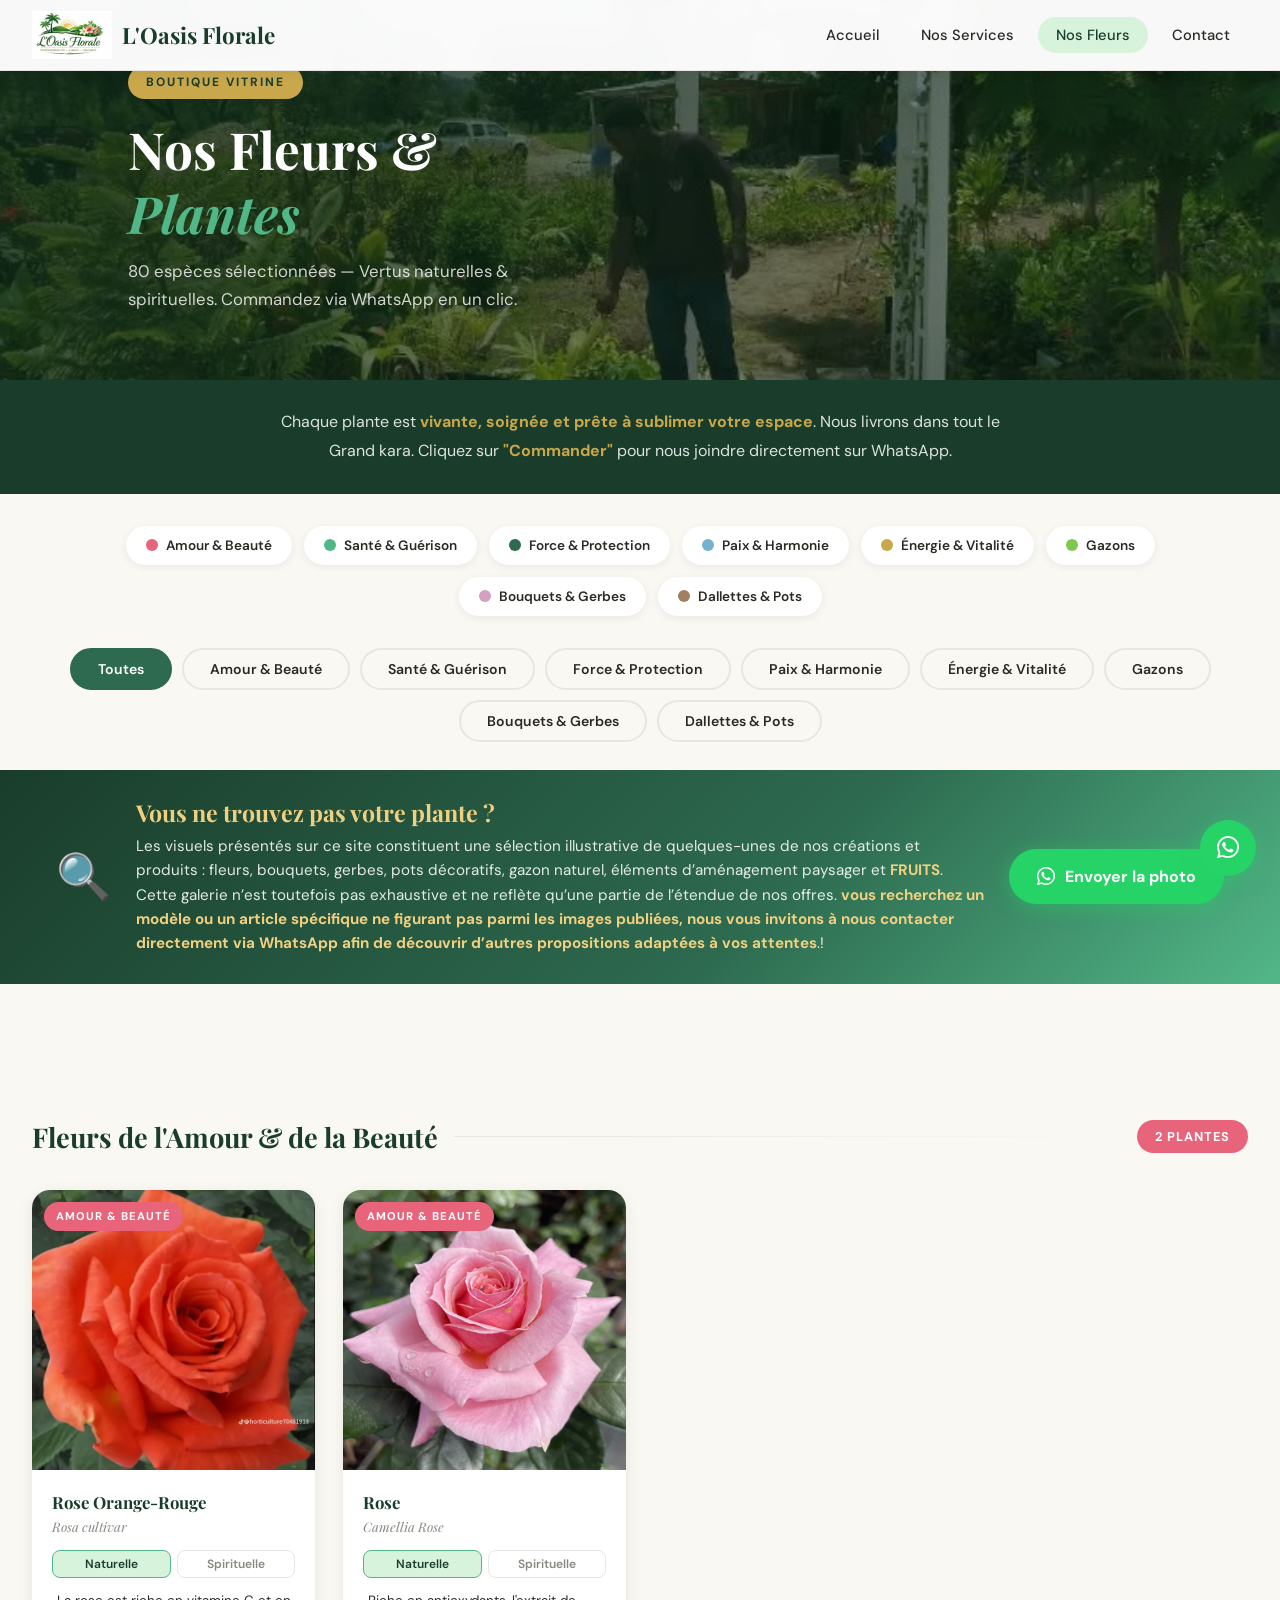
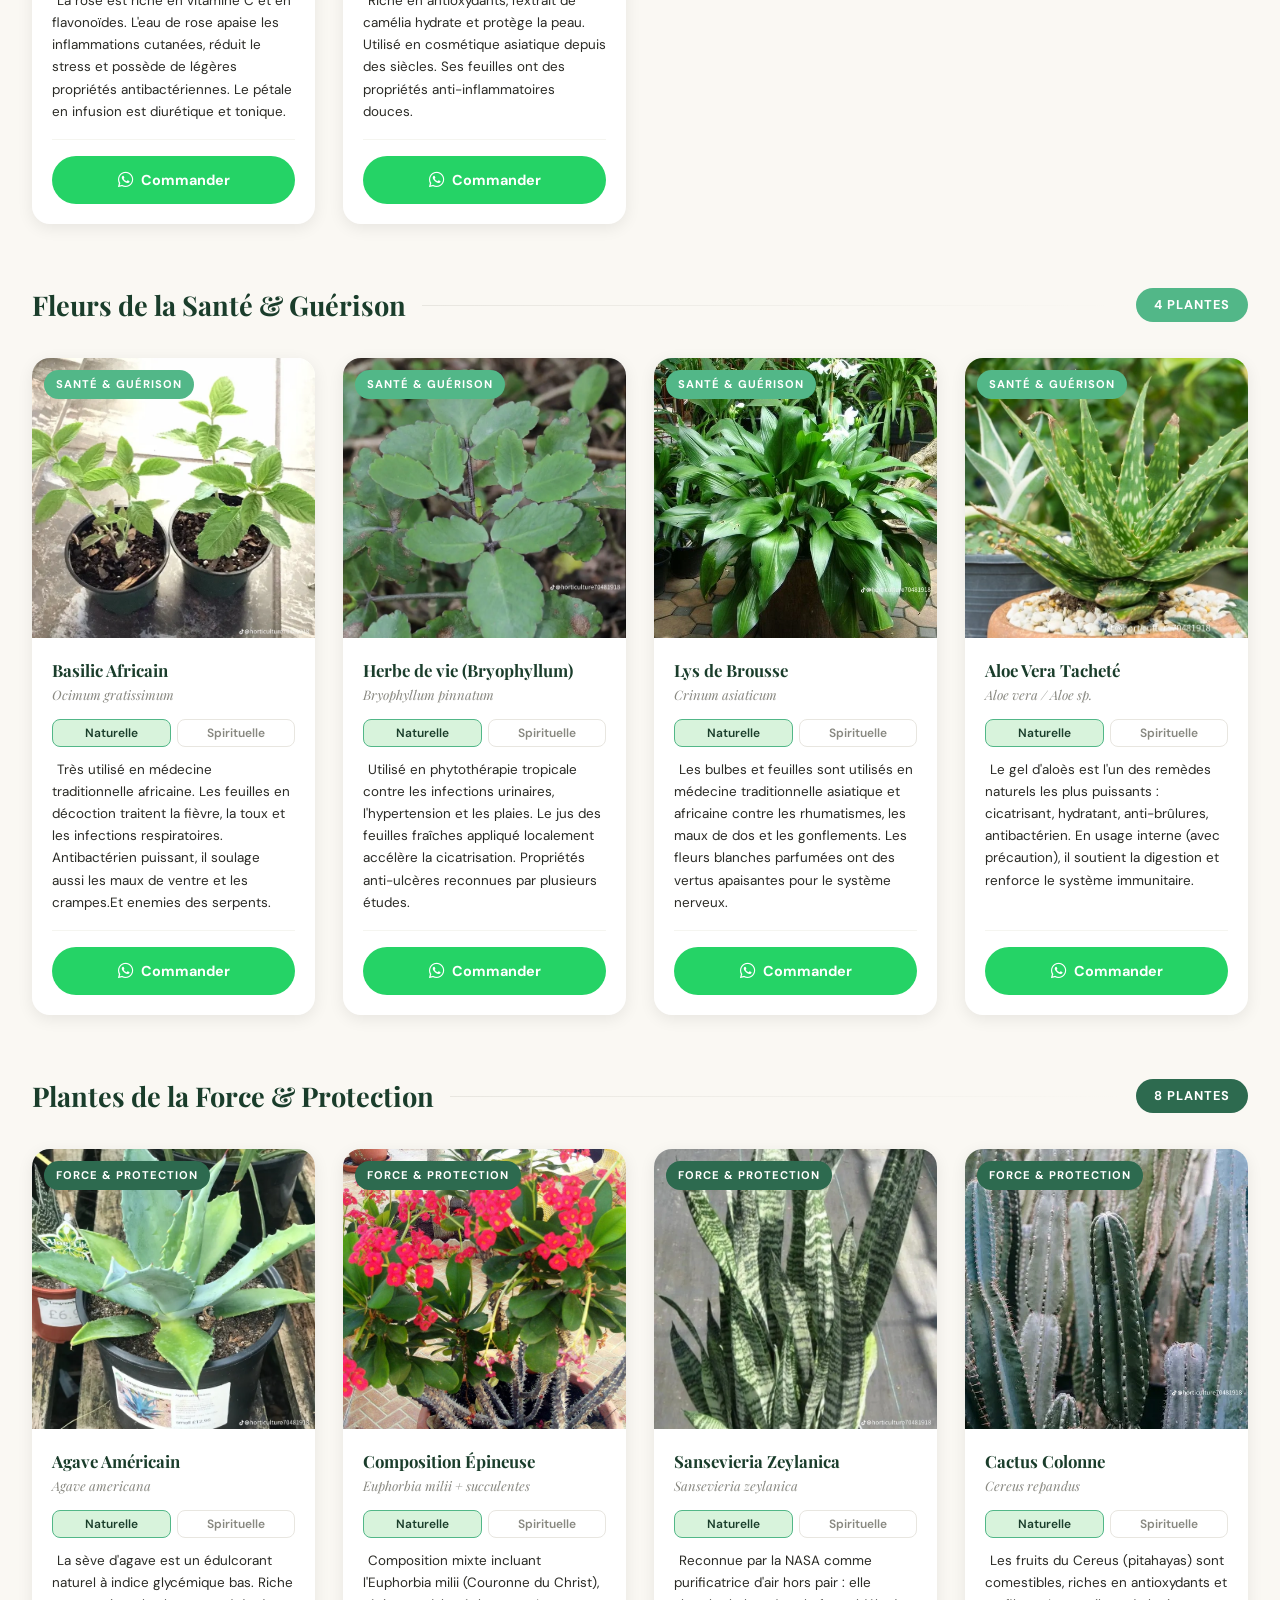
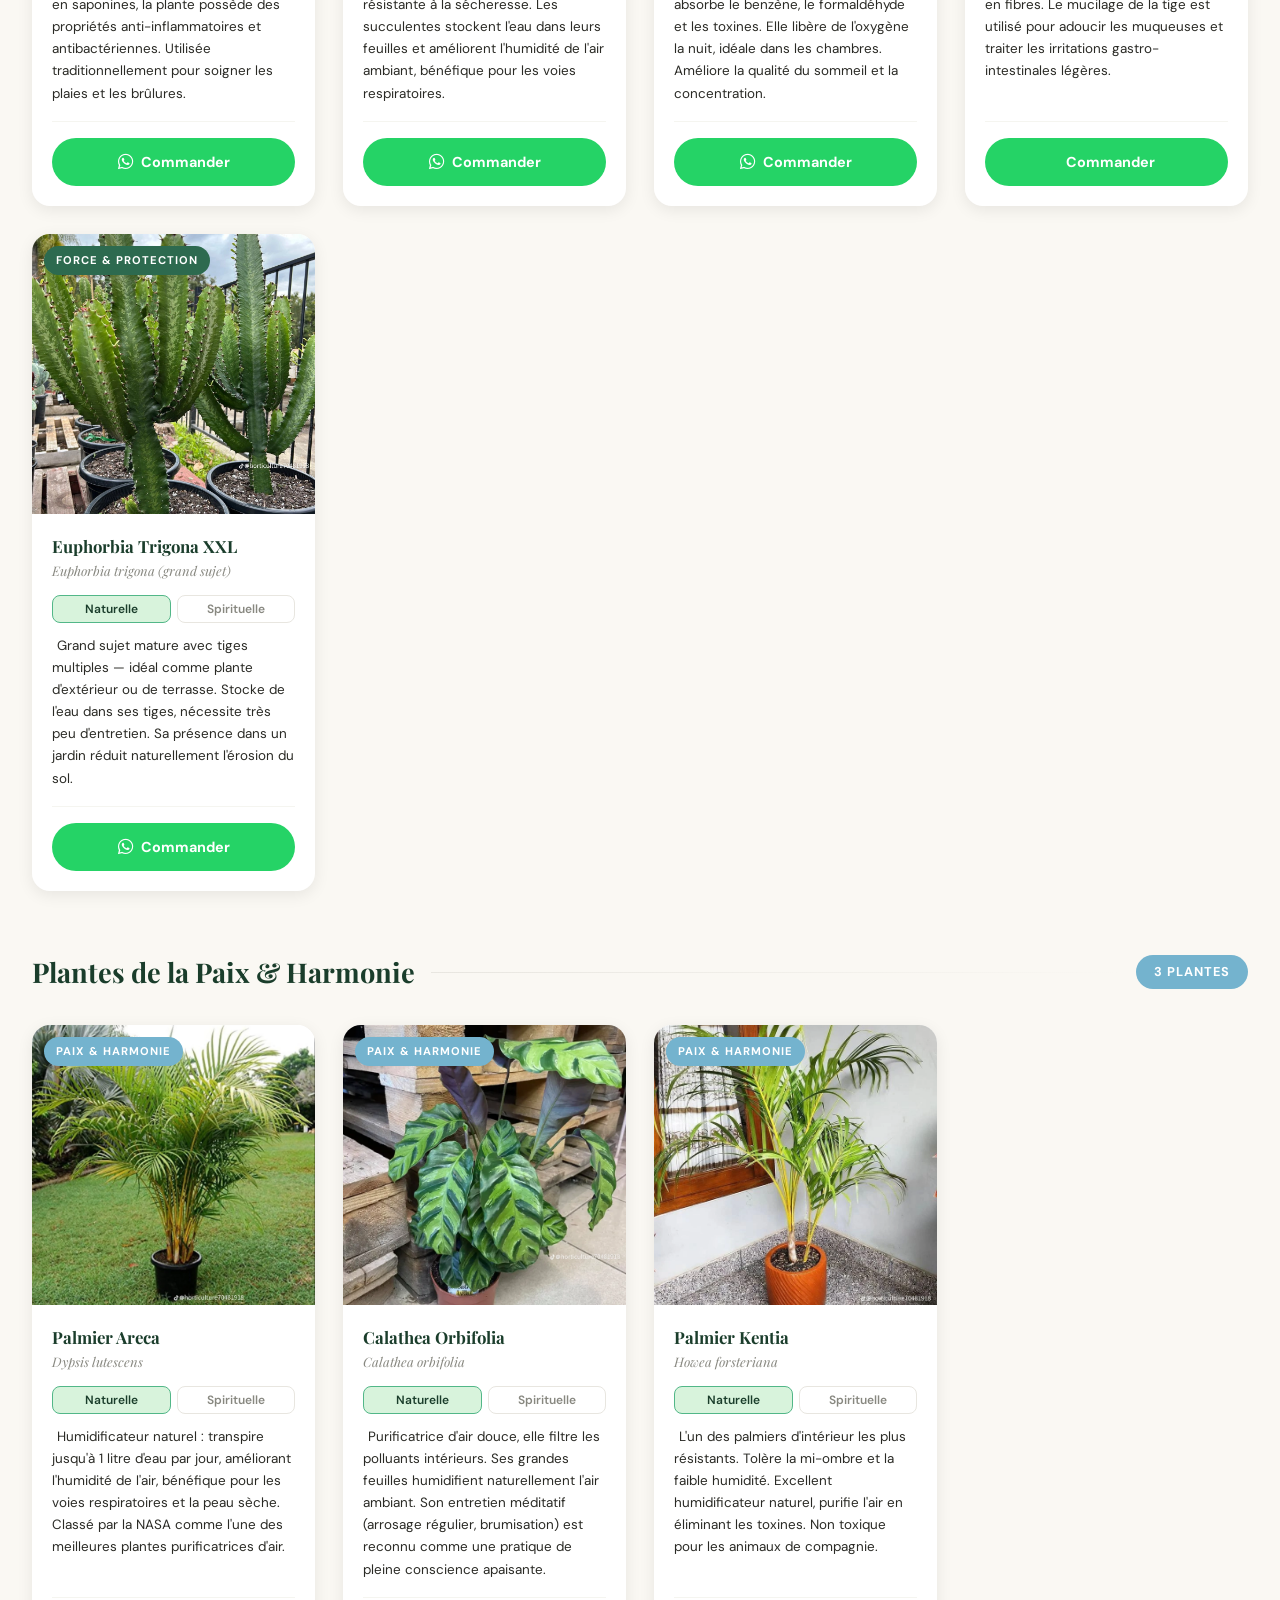
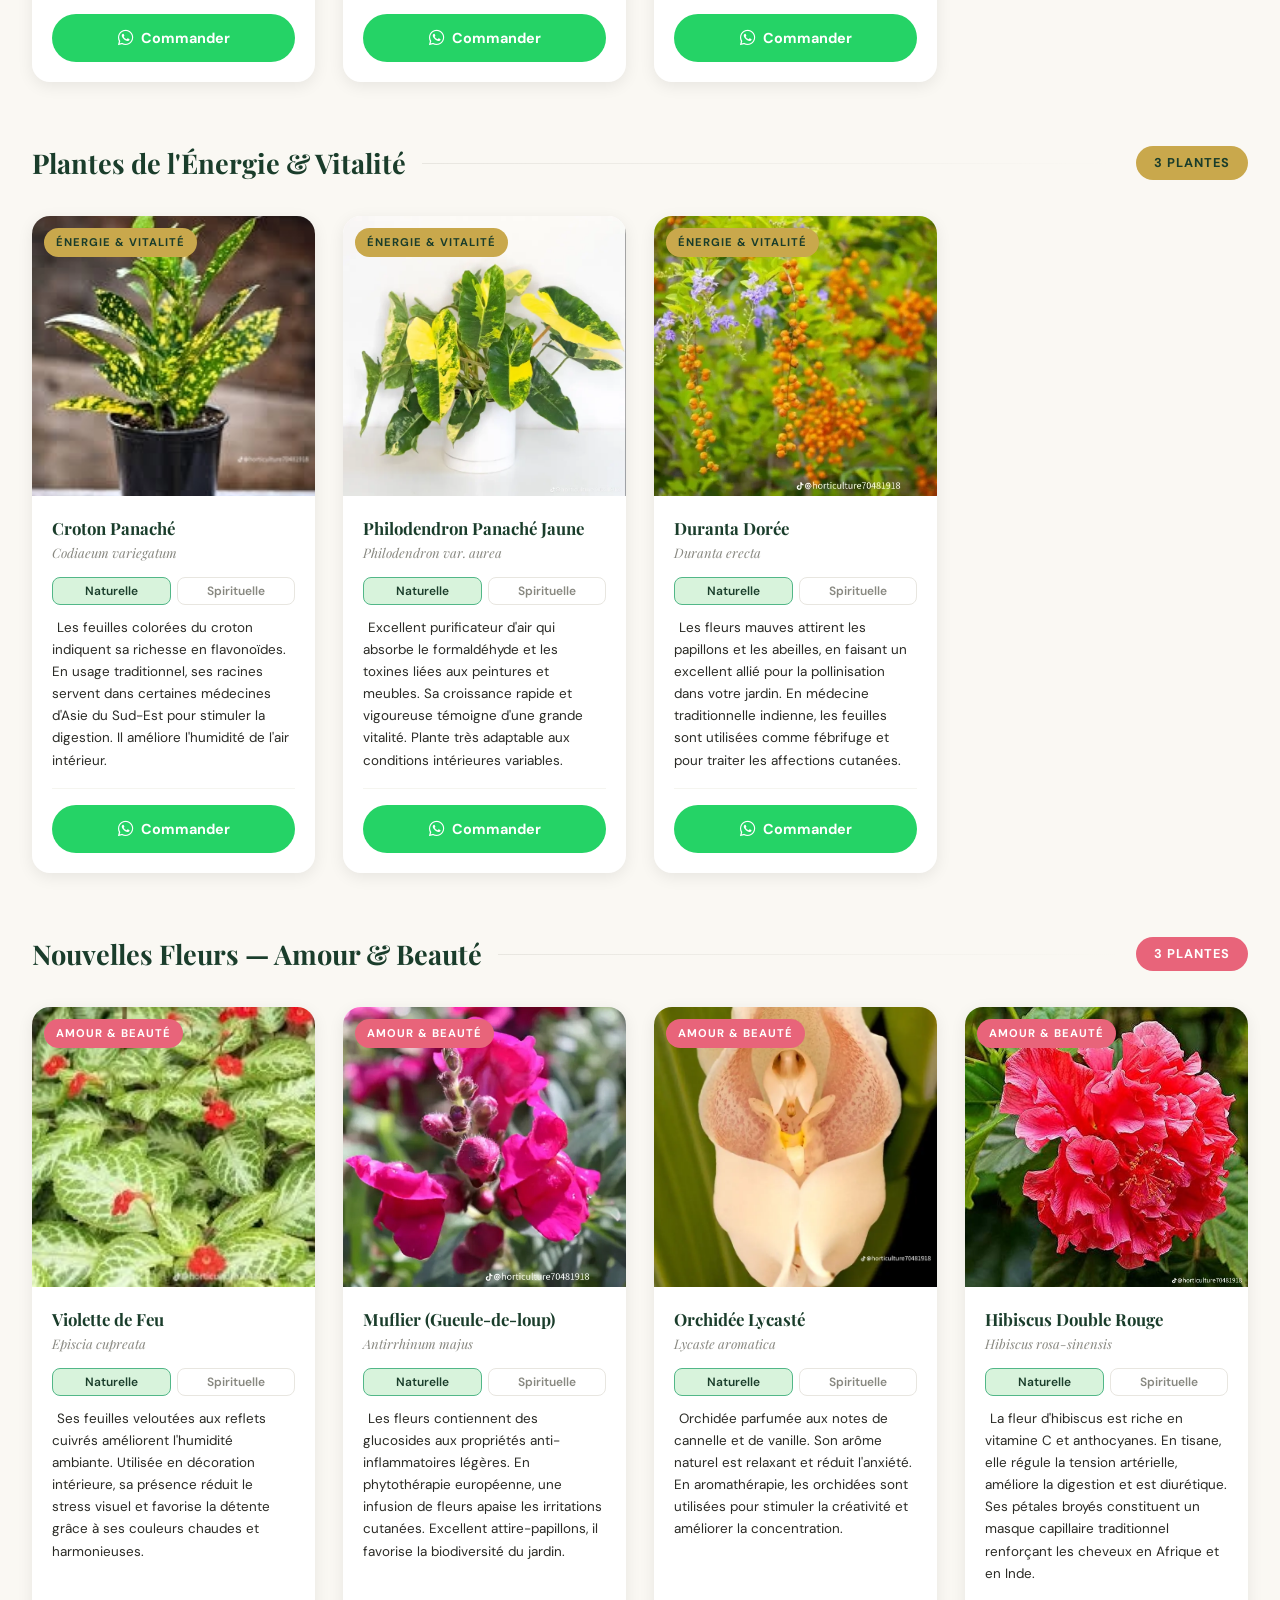
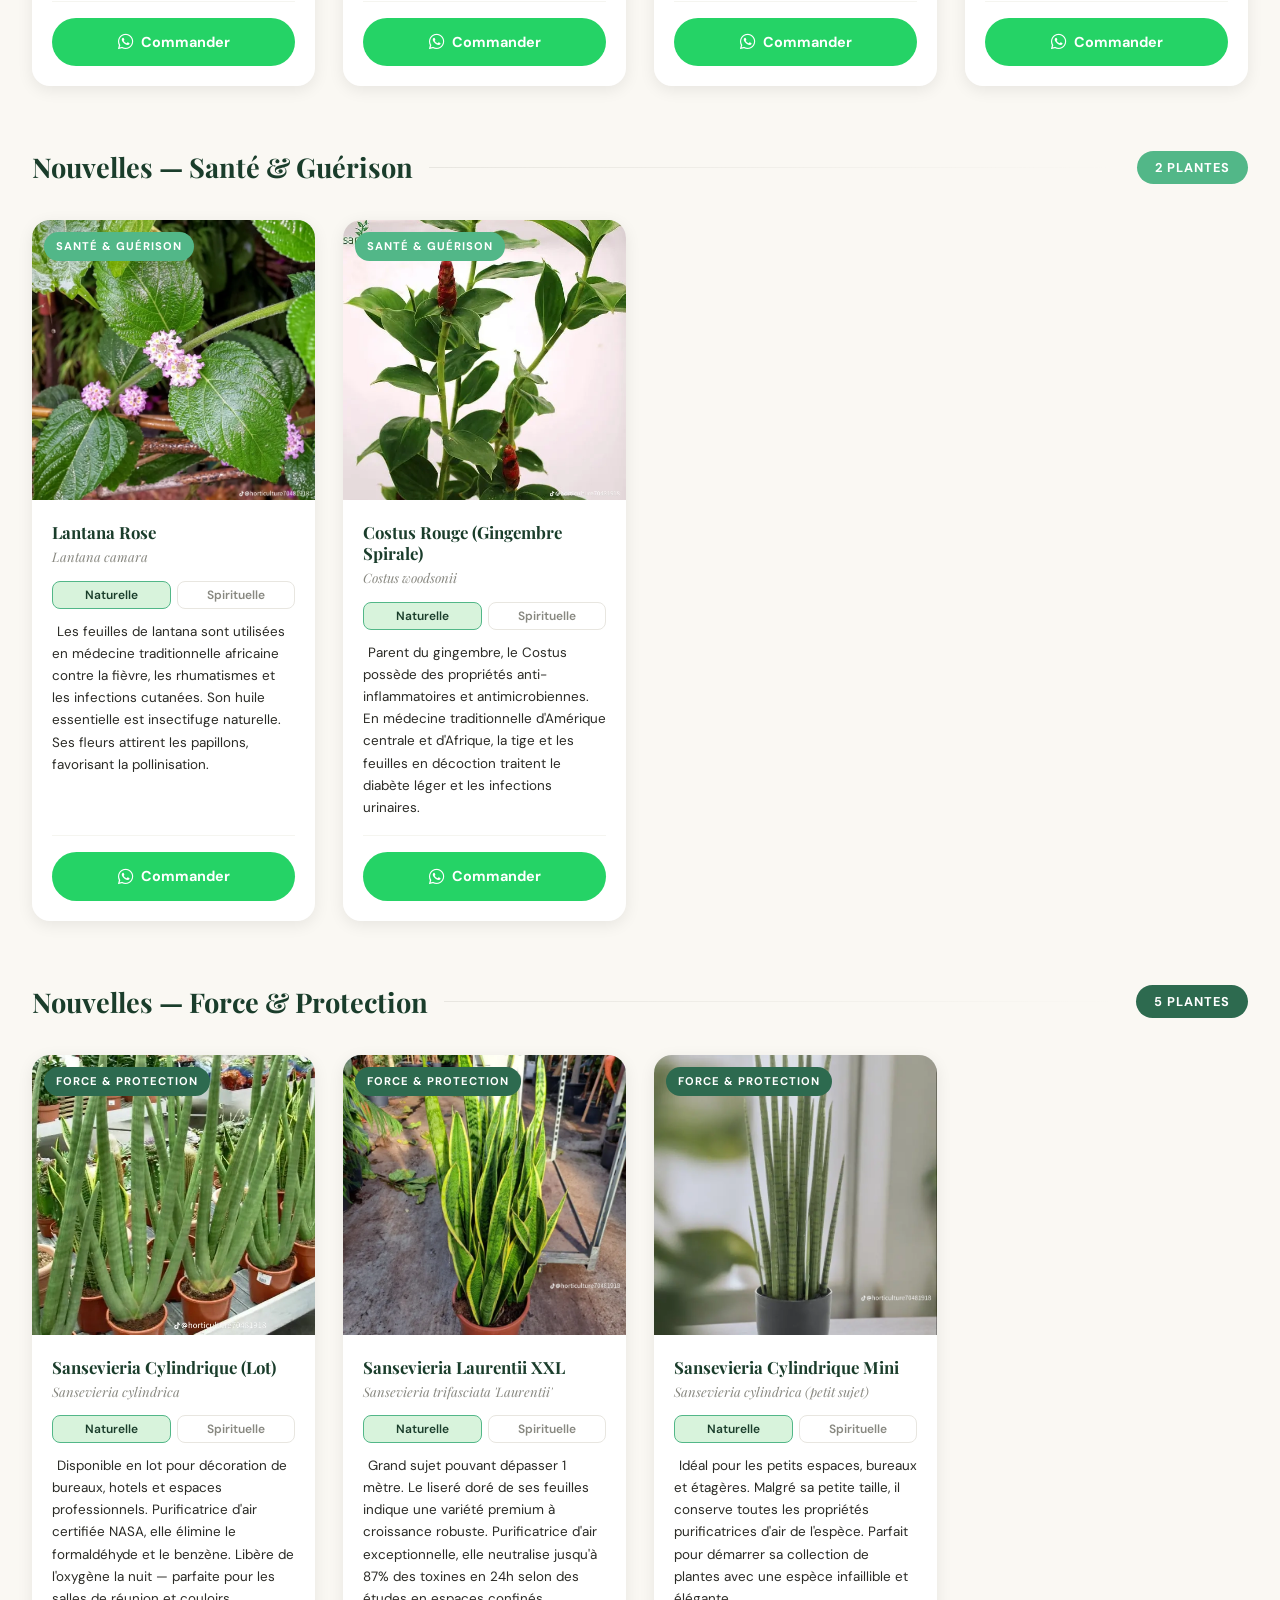
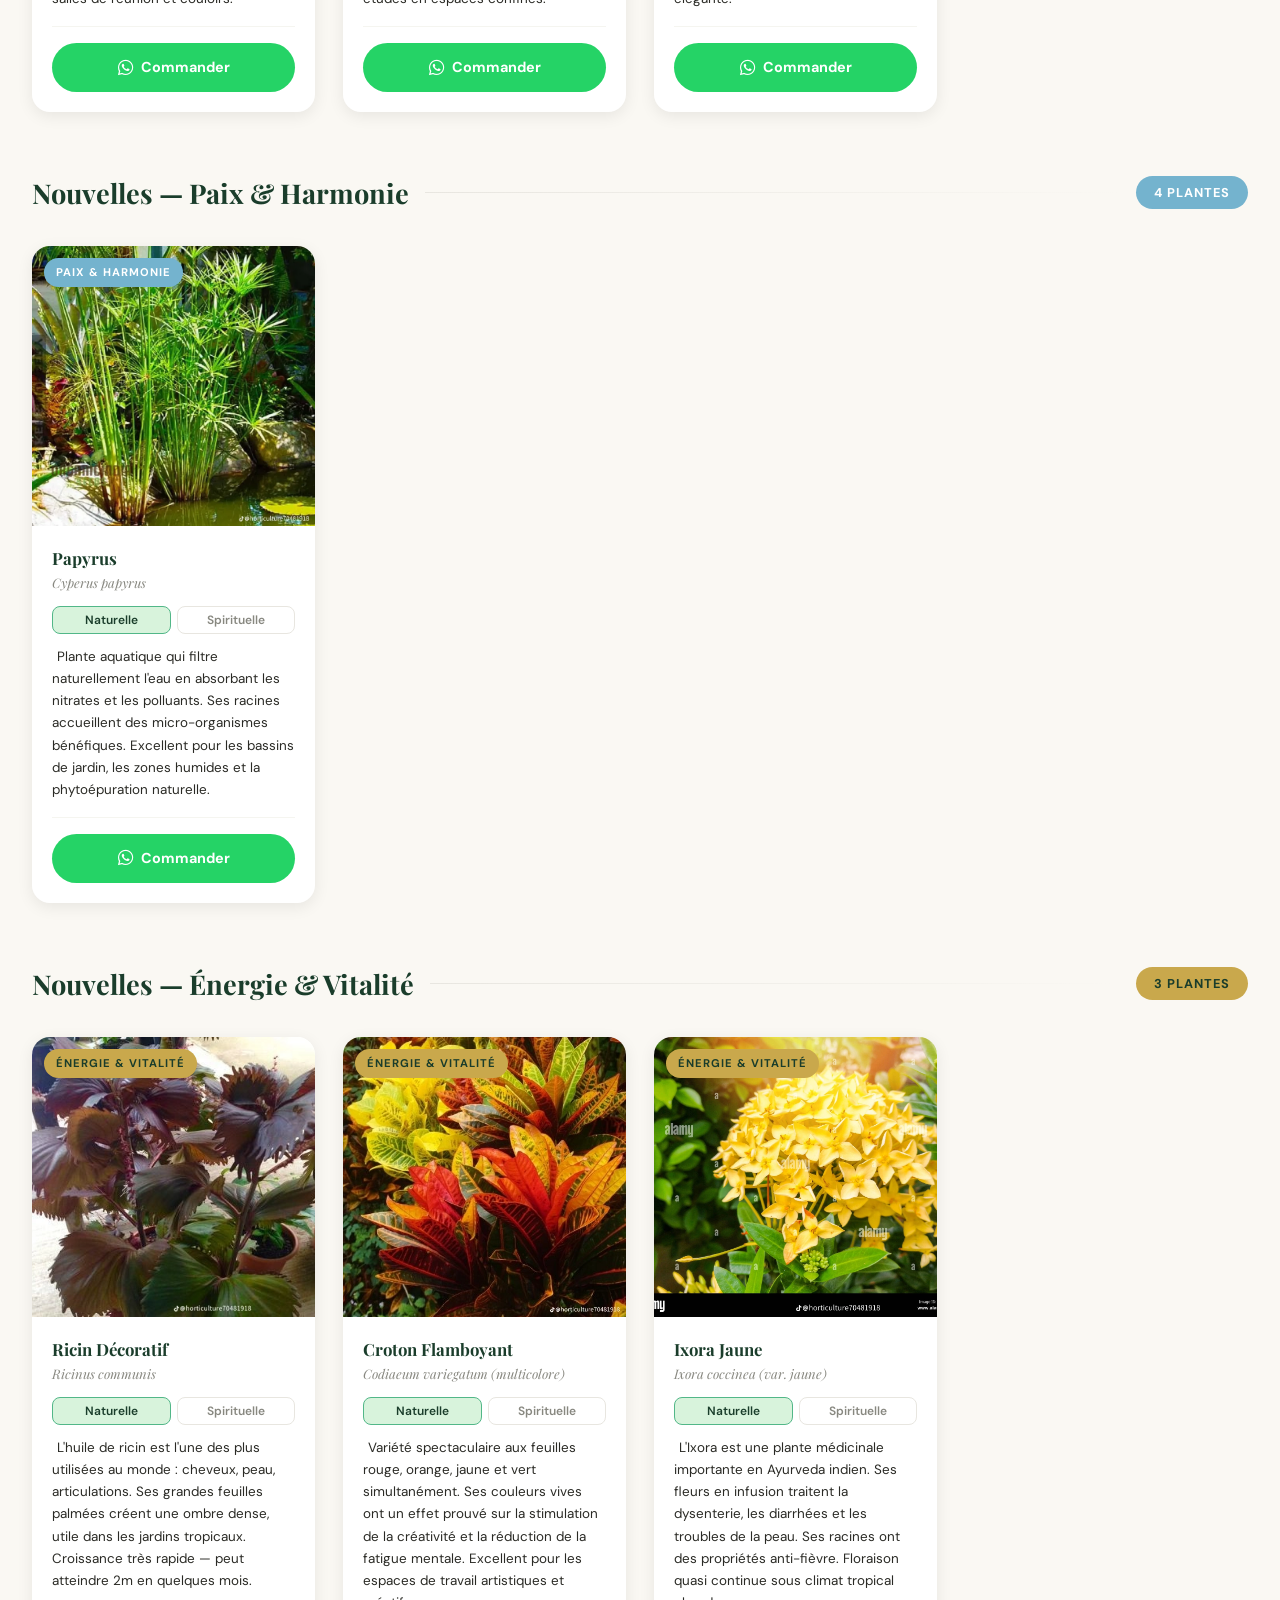
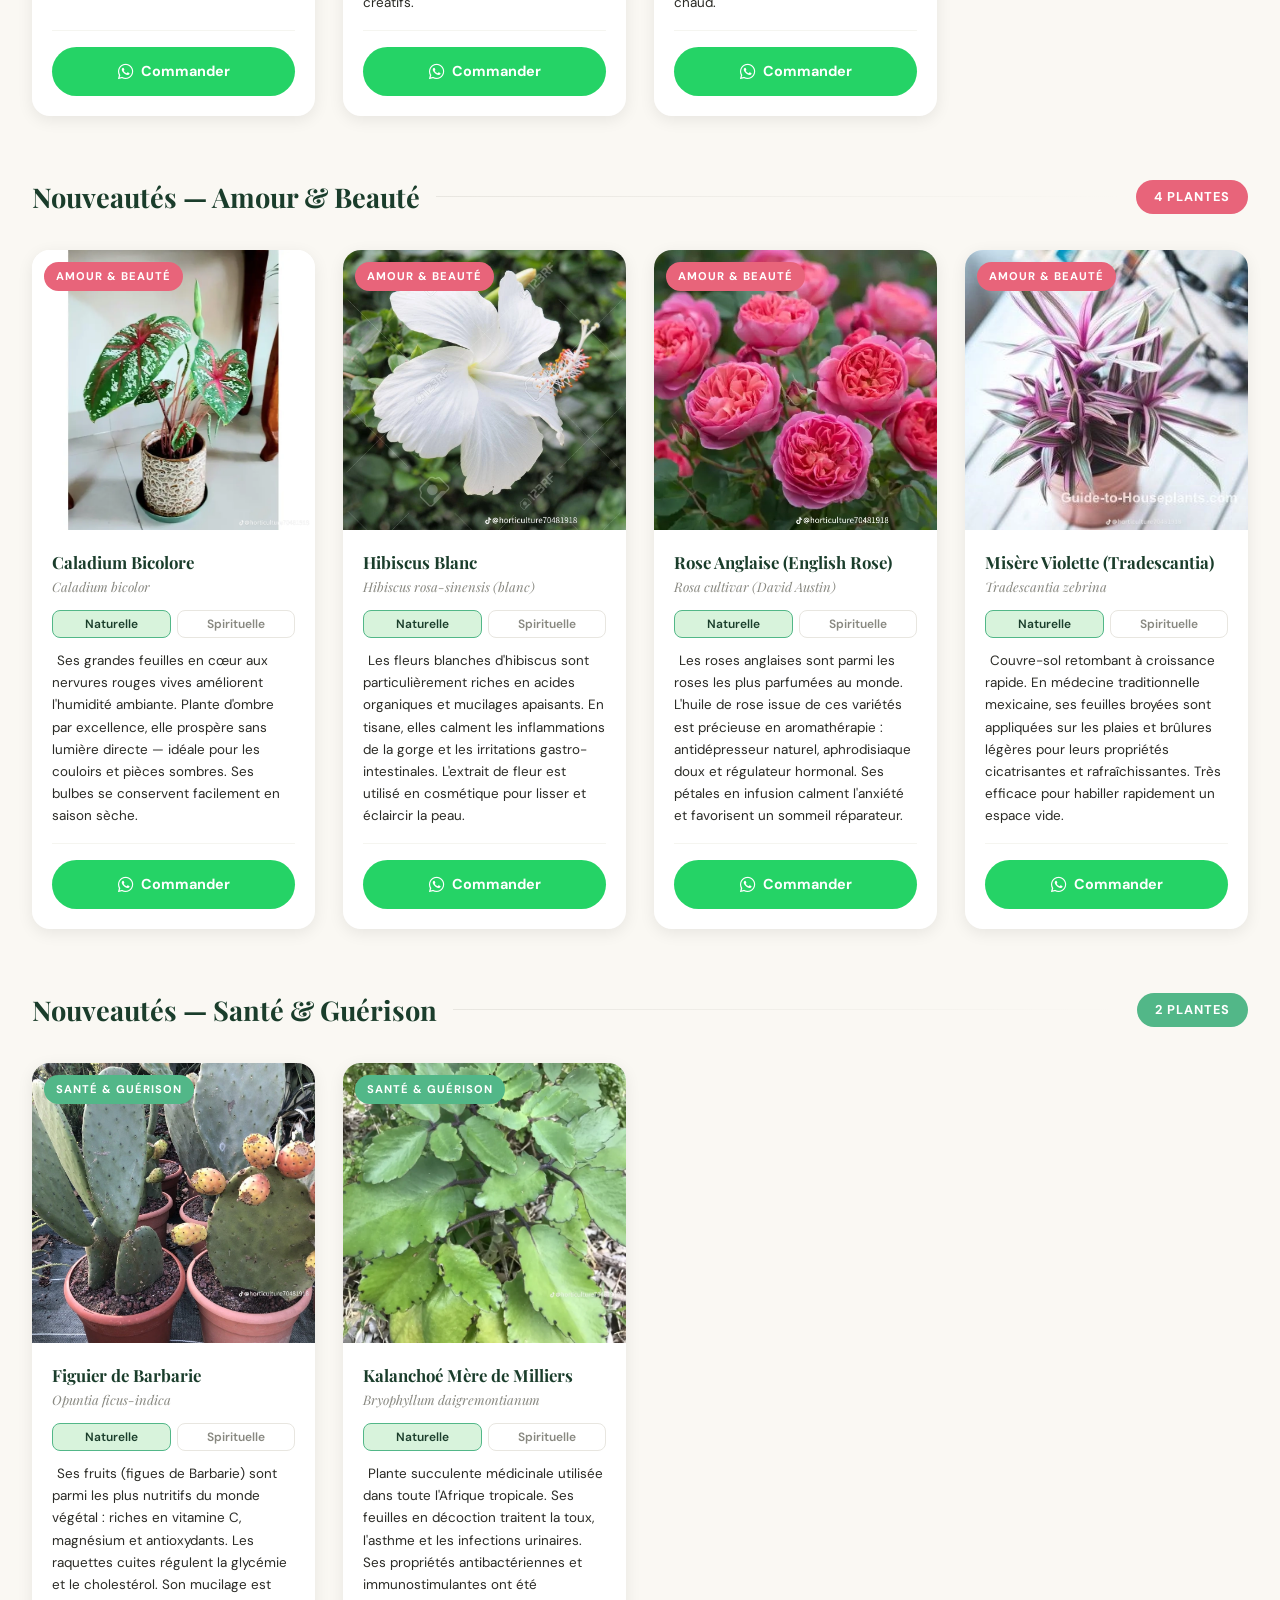
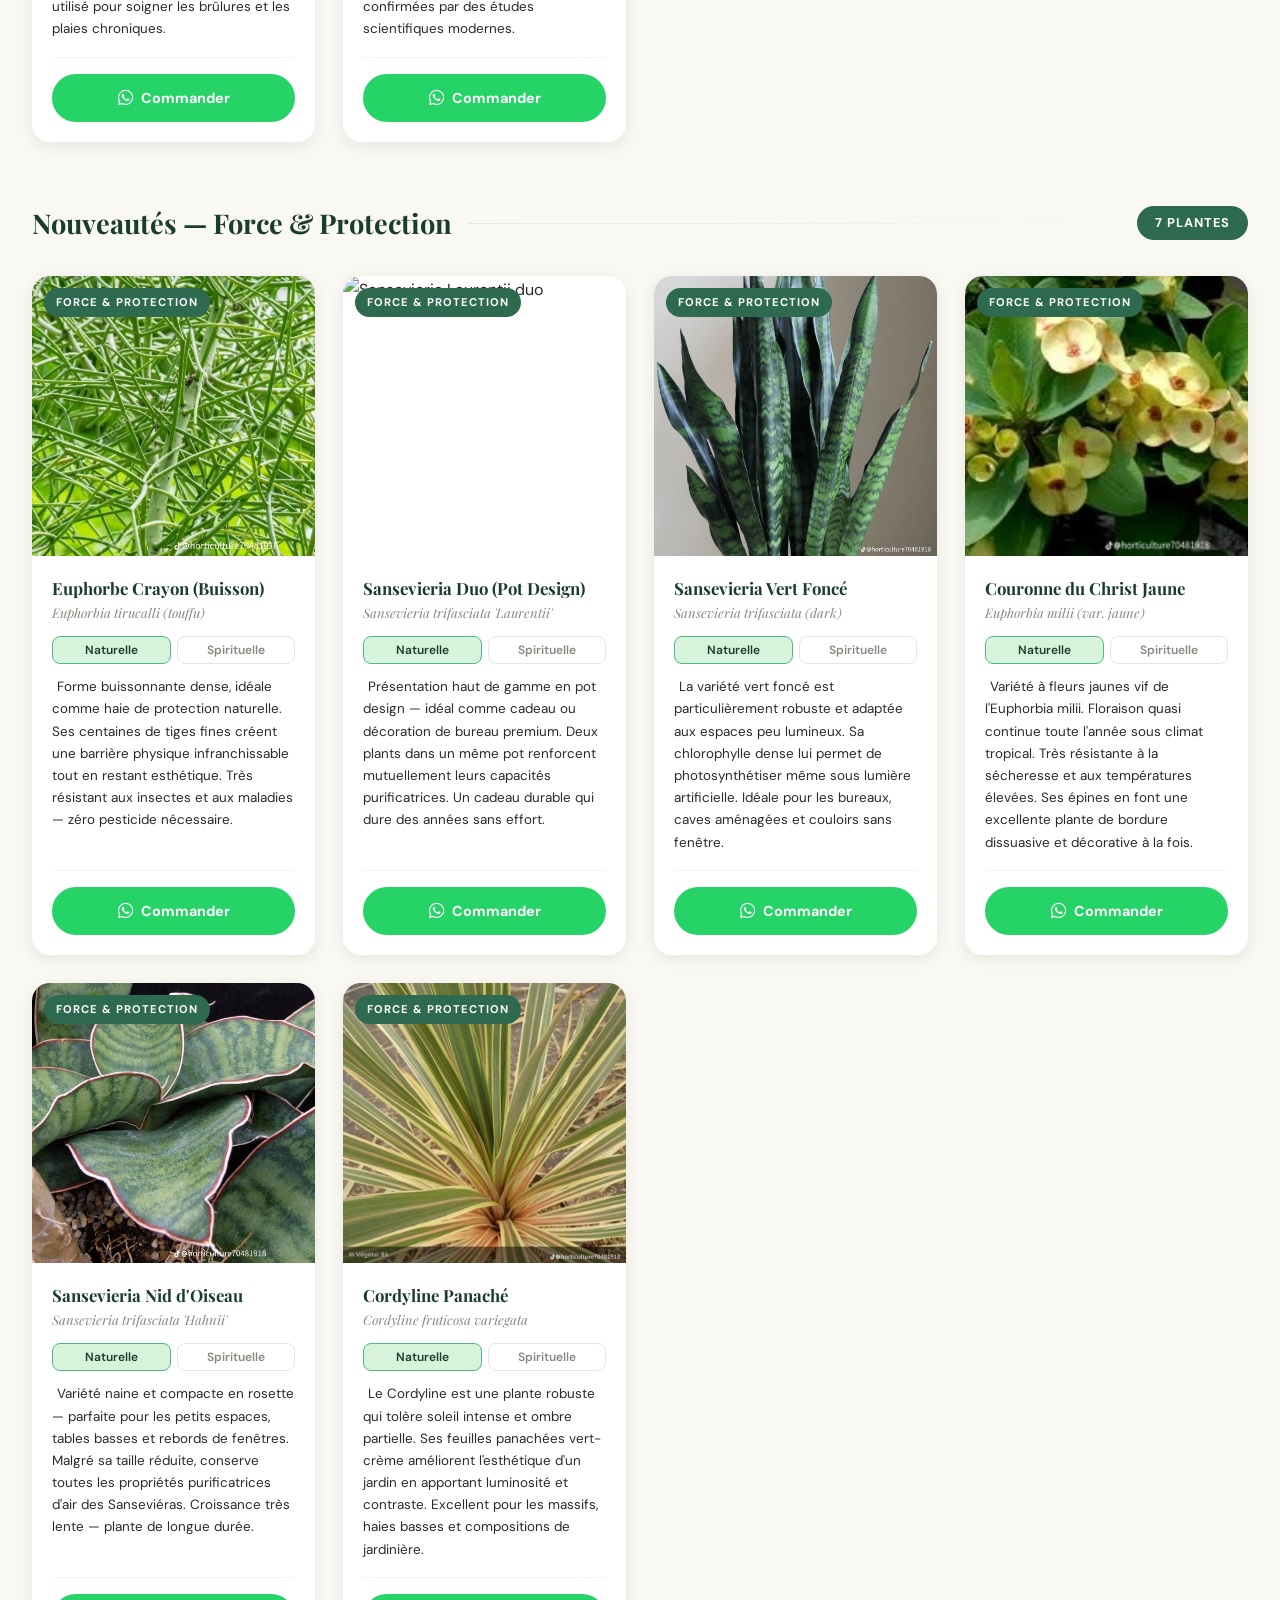
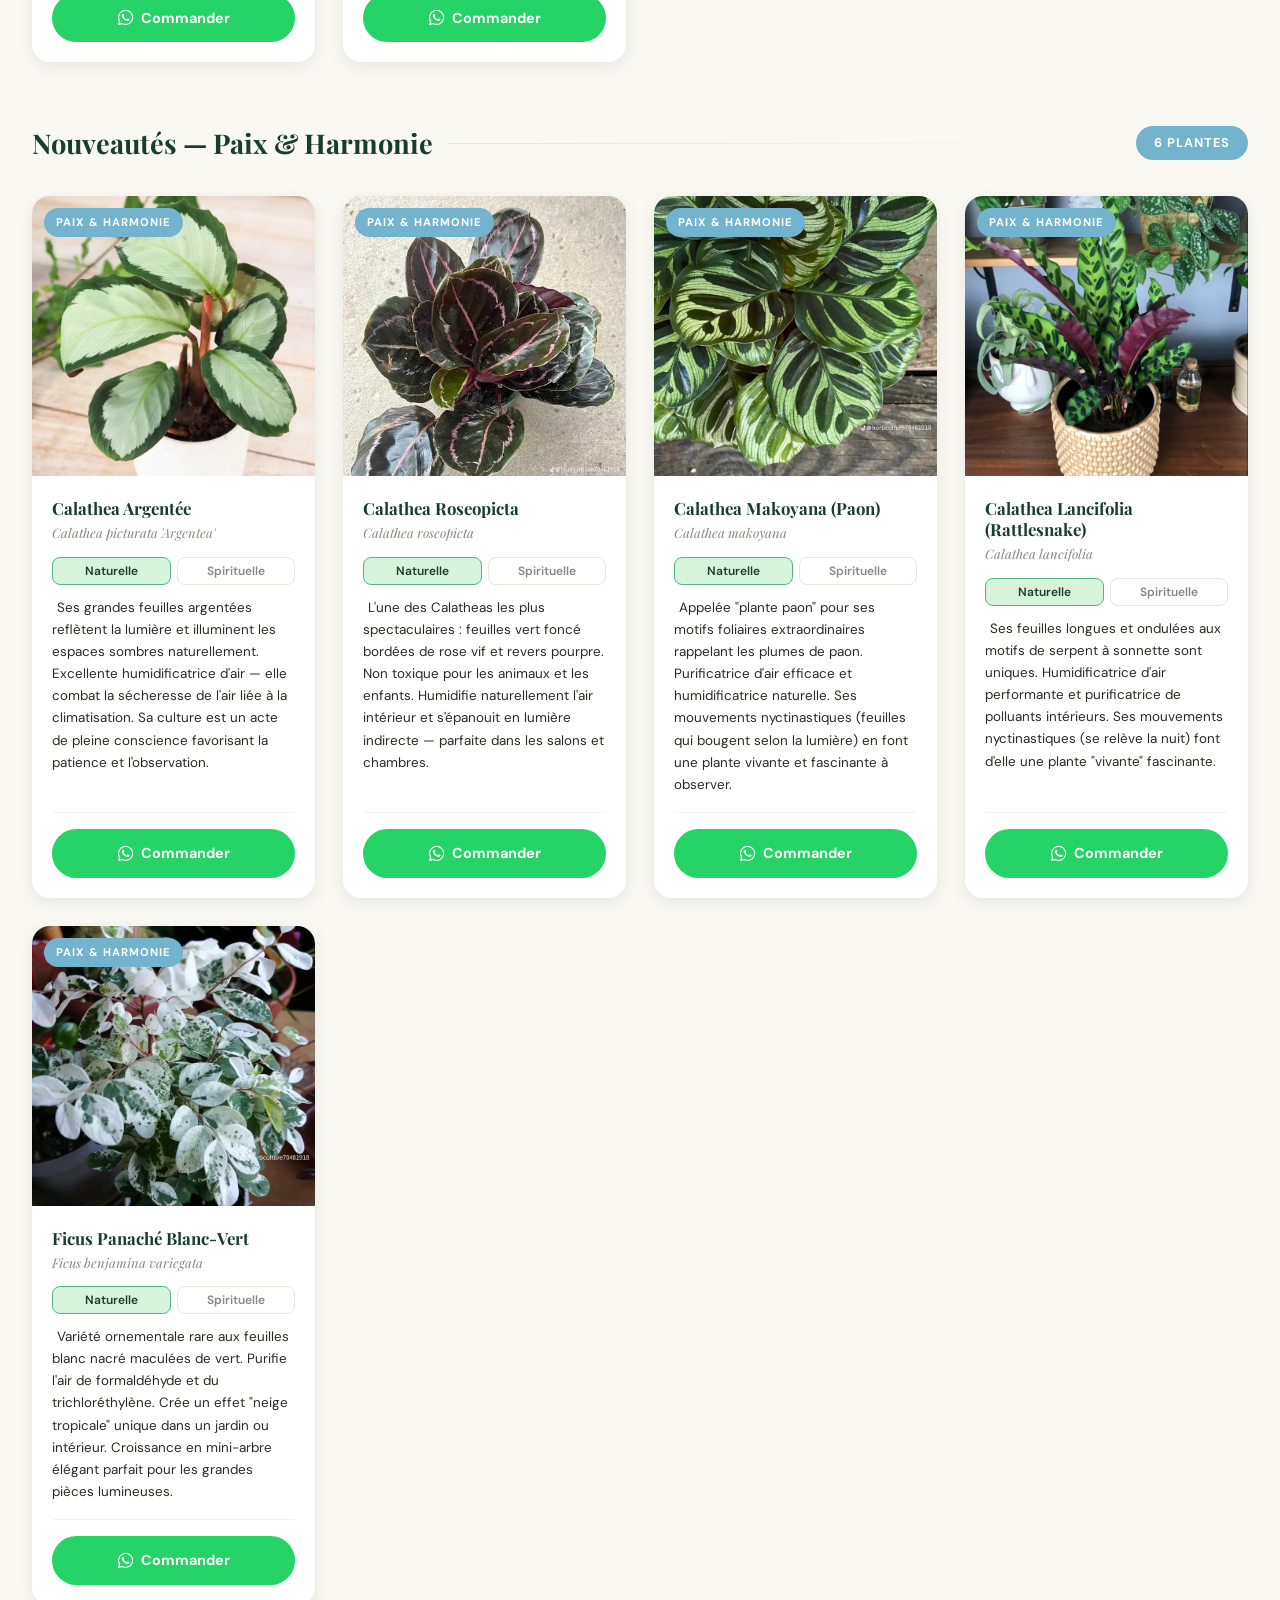
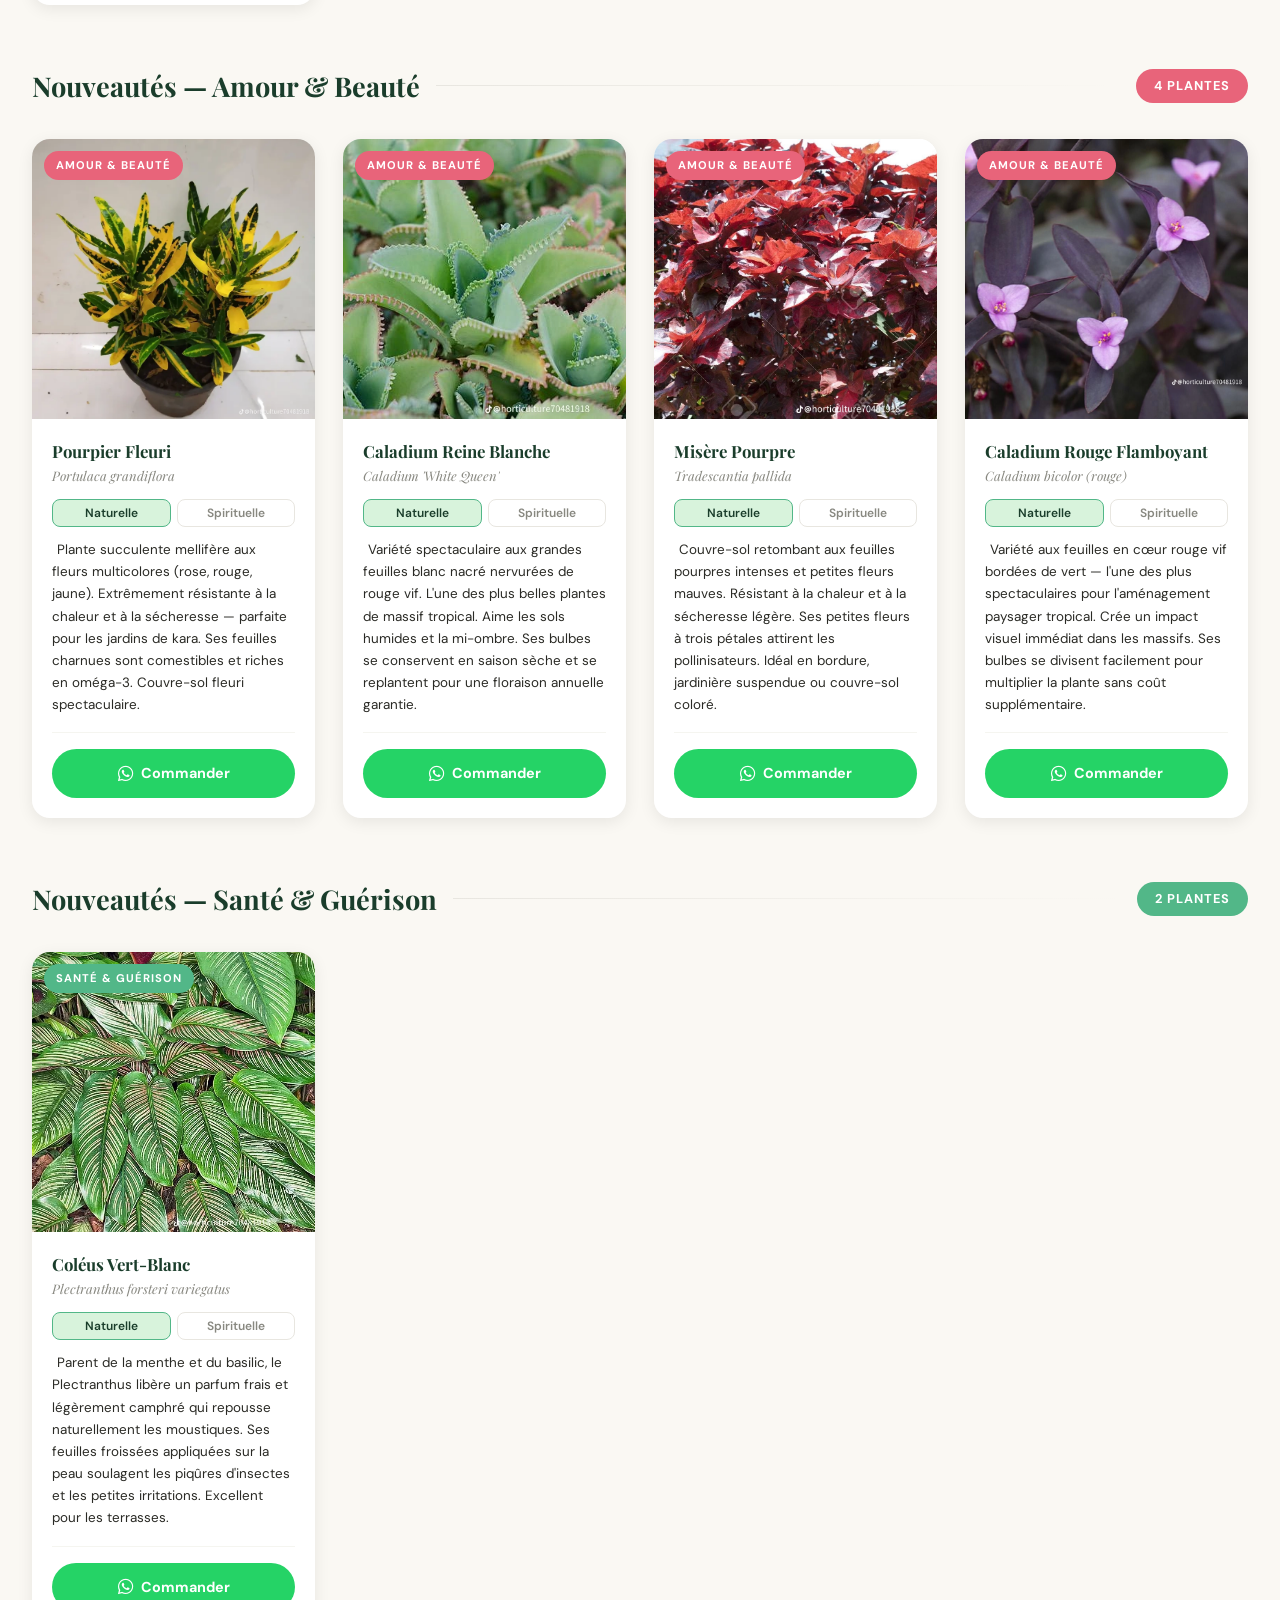
==== commit c6b372ce: "edit taff" ====
--- a/nos-fleurs.html
+++ b/nos-fleurs.html
@@ -79,7 +79,8 @@
     <div class="search-banner-icon">🔍</div>
     <div class="search-banner-text">
       <p class="search-banner-title">Vous ne trouvez pas votre plante ?</p>
-      <p class="search-banner-sub">Envoyez-nous simplement la <strong>photo</strong> de la fleur ou plante que vous cherchez — nous l'identifions et vous répondons en quelques minutes !</p>
+      <p class="search-banner-sub">Les visuels présentés sur ce site constituent une sélection illustrative de quelques-unes de nos créations et produits : fleurs, bouquets, gerbes, pots décoratifs, gazon naturel, éléments d’aménagement paysager et <strong>FRUITS</strong>. Cette galerie n’est toutefois pas exhaustive et ne reflète qu’une partie de l’étendue de nos offres.
+<strong> vous recherchez un modèle ou un article spécifique ne figurant pas parmi les images publiées, nous vous invitons à nous contacter directement via WhatsApp afin de découvrir d’autres propositions adaptées à vos attentes</strong>.!</p>
     </div>
     <a class="search-banner-btn"
        href="https://wa.me/22870481918?text=Bonjour+L%27Oasis+Florale+%F0%9F%8C%BF+Je+cherche+une+plante+que+je+n%27ai+pas+trouv%C3%A9e+dans+votre+catalogue.+Je+vous+envoie+la+photo+pour+identification+%F0%9F%93%B8"
@@ -2066,7 +2067,7 @@
     <!-- GERBE FUNÉRAIRE / CÉRÉMONIALE -->
     <div class="flower-card" data-famille="bouquet">
       <div class="card-img">
-        <img src="https://images.unsplash.com/photo-1518895949257-7621c3c786d7?w=600&q=80" alt="Gerbe Florale"/>
+        <img src="./assets/Gerbe de fleurs artificielles.jpeg" alt="Gerbe Florale"/>
         <span class="card-famille-badge" style="background:#1a3d2b"> Gerbe</span>
       </div>
       <div class="card-body">
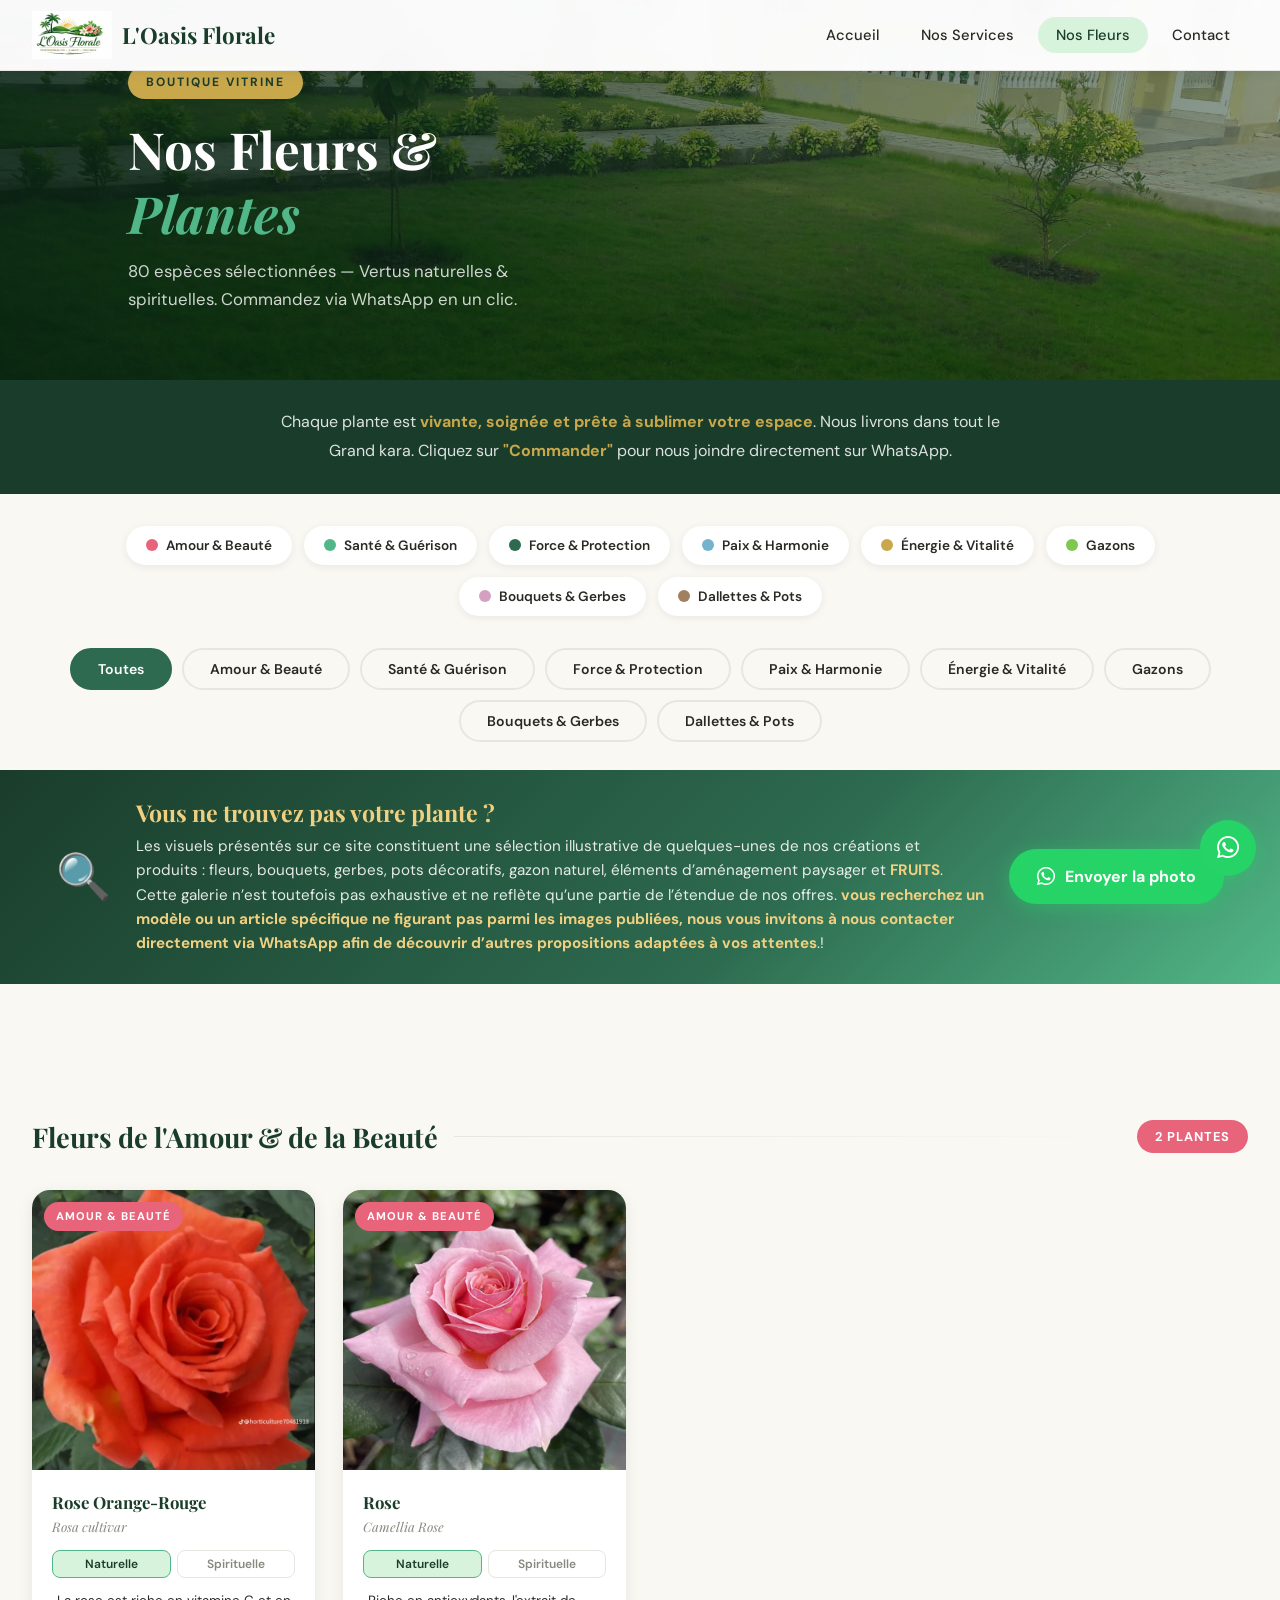
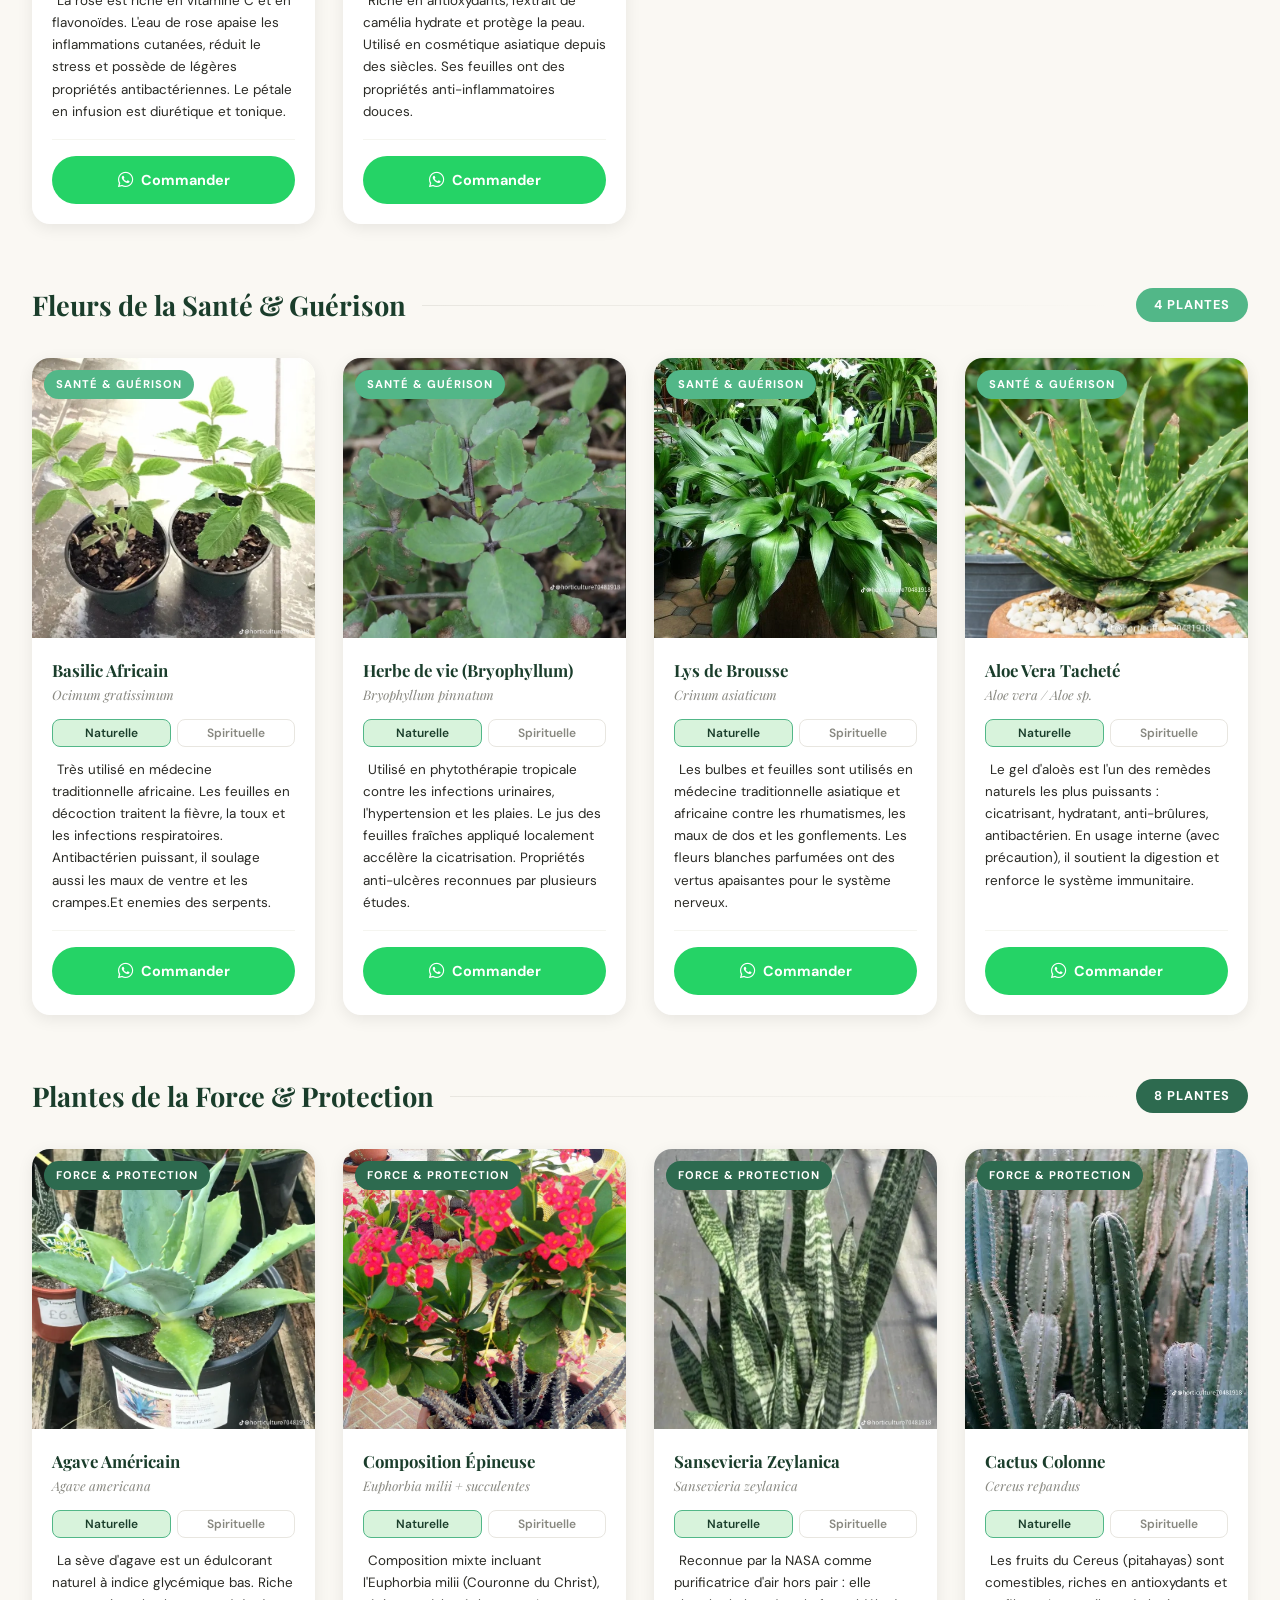
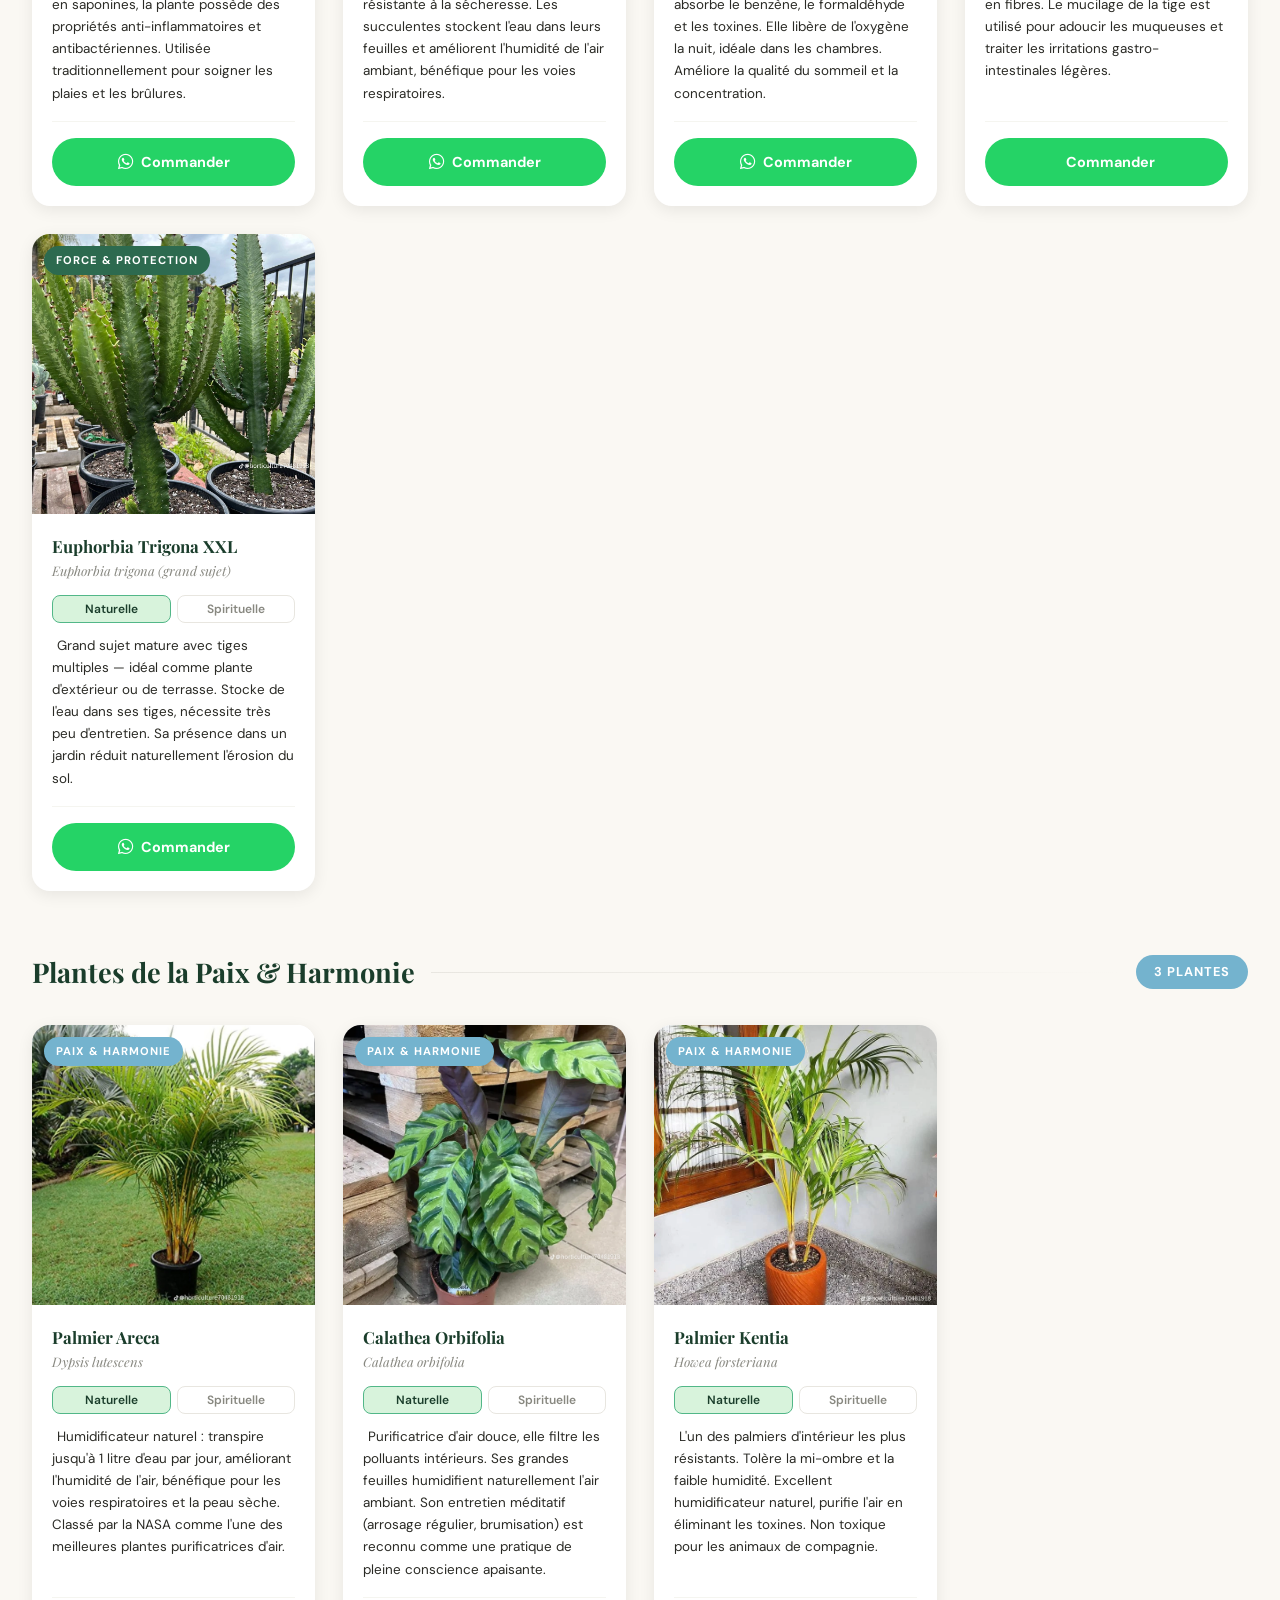
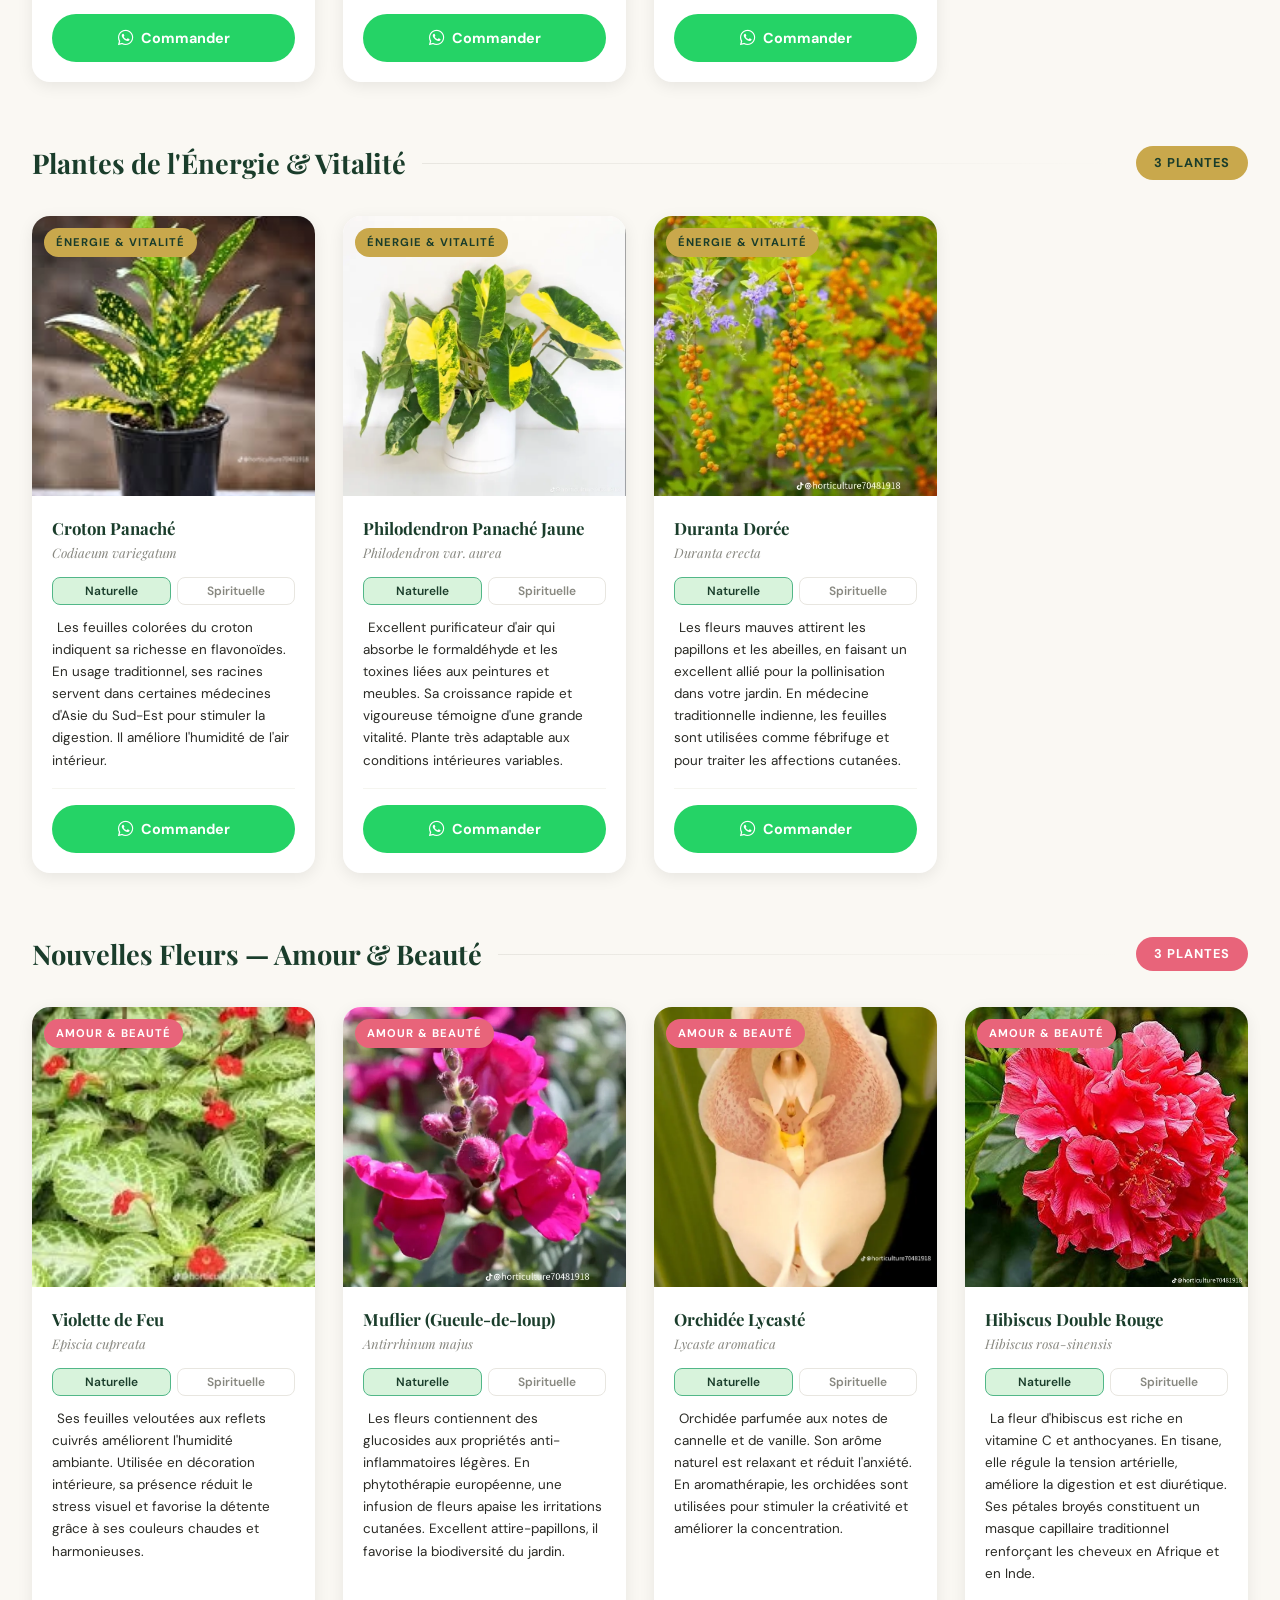
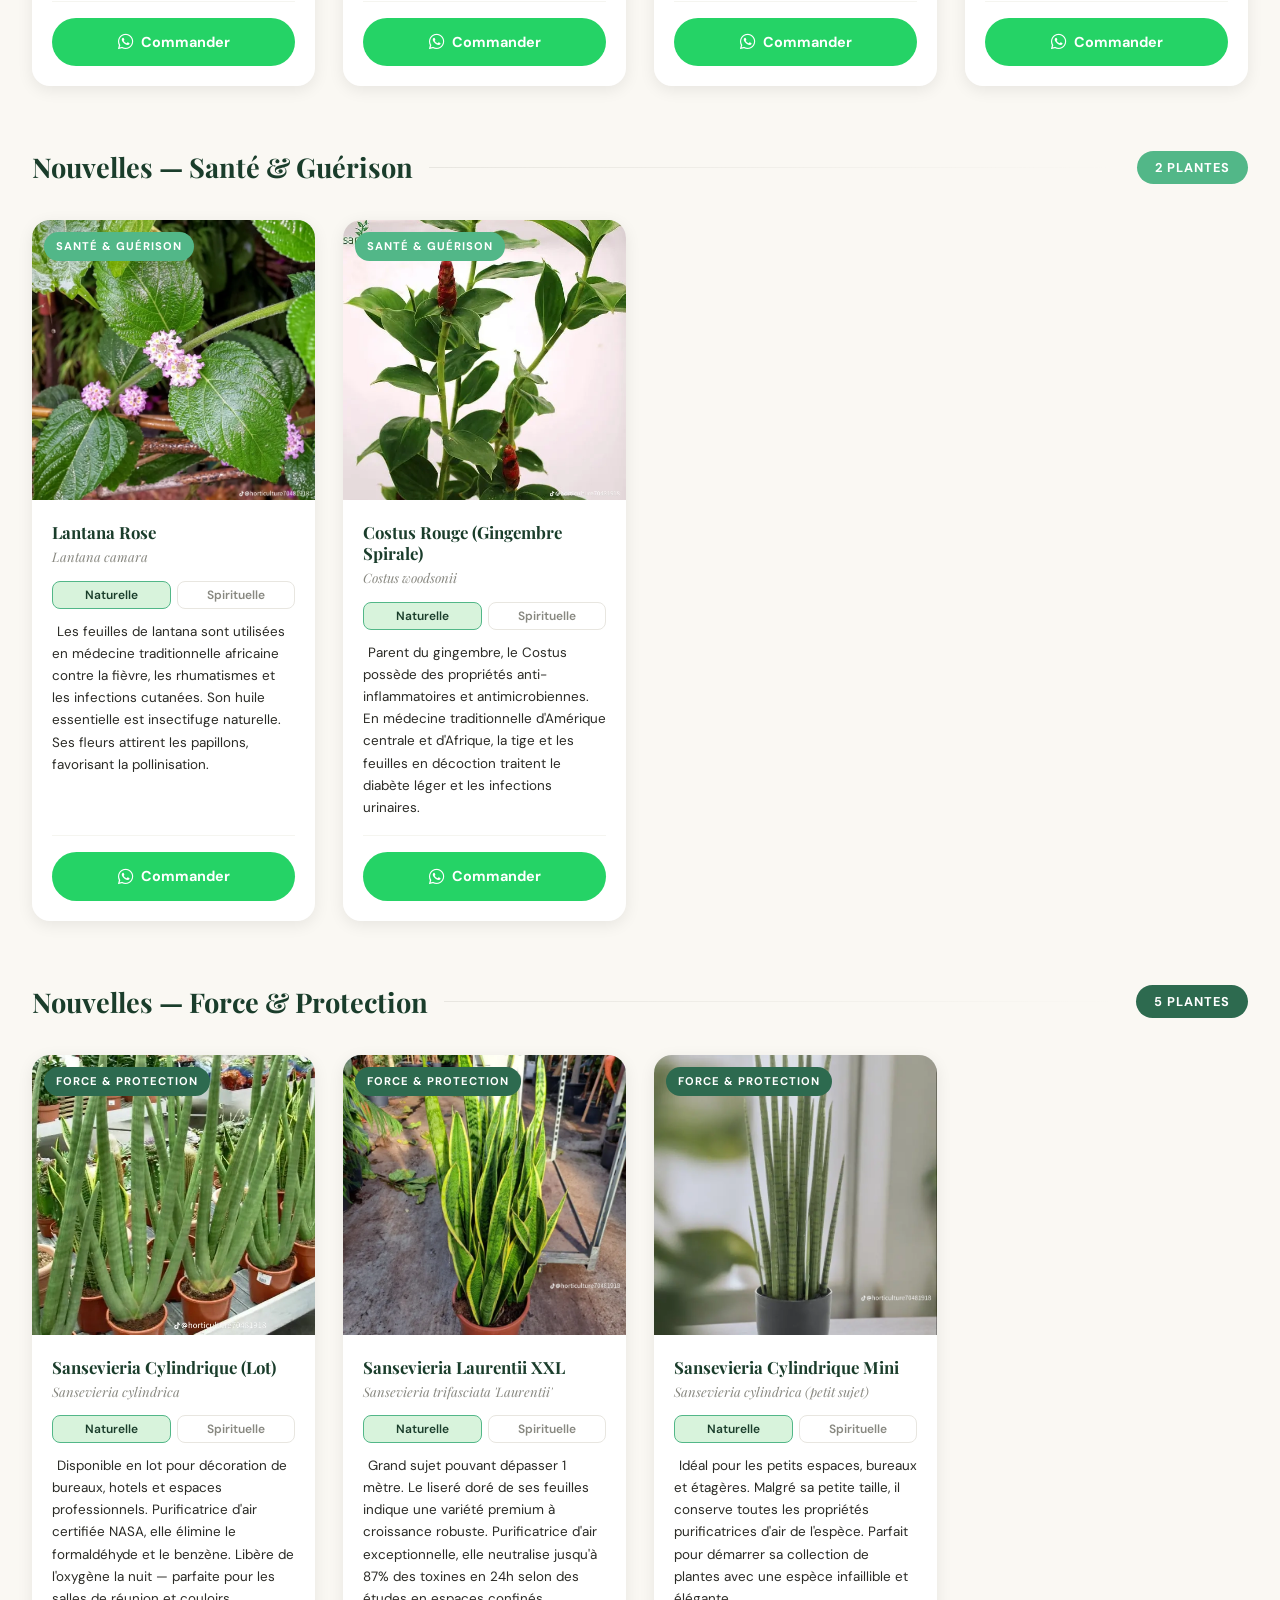
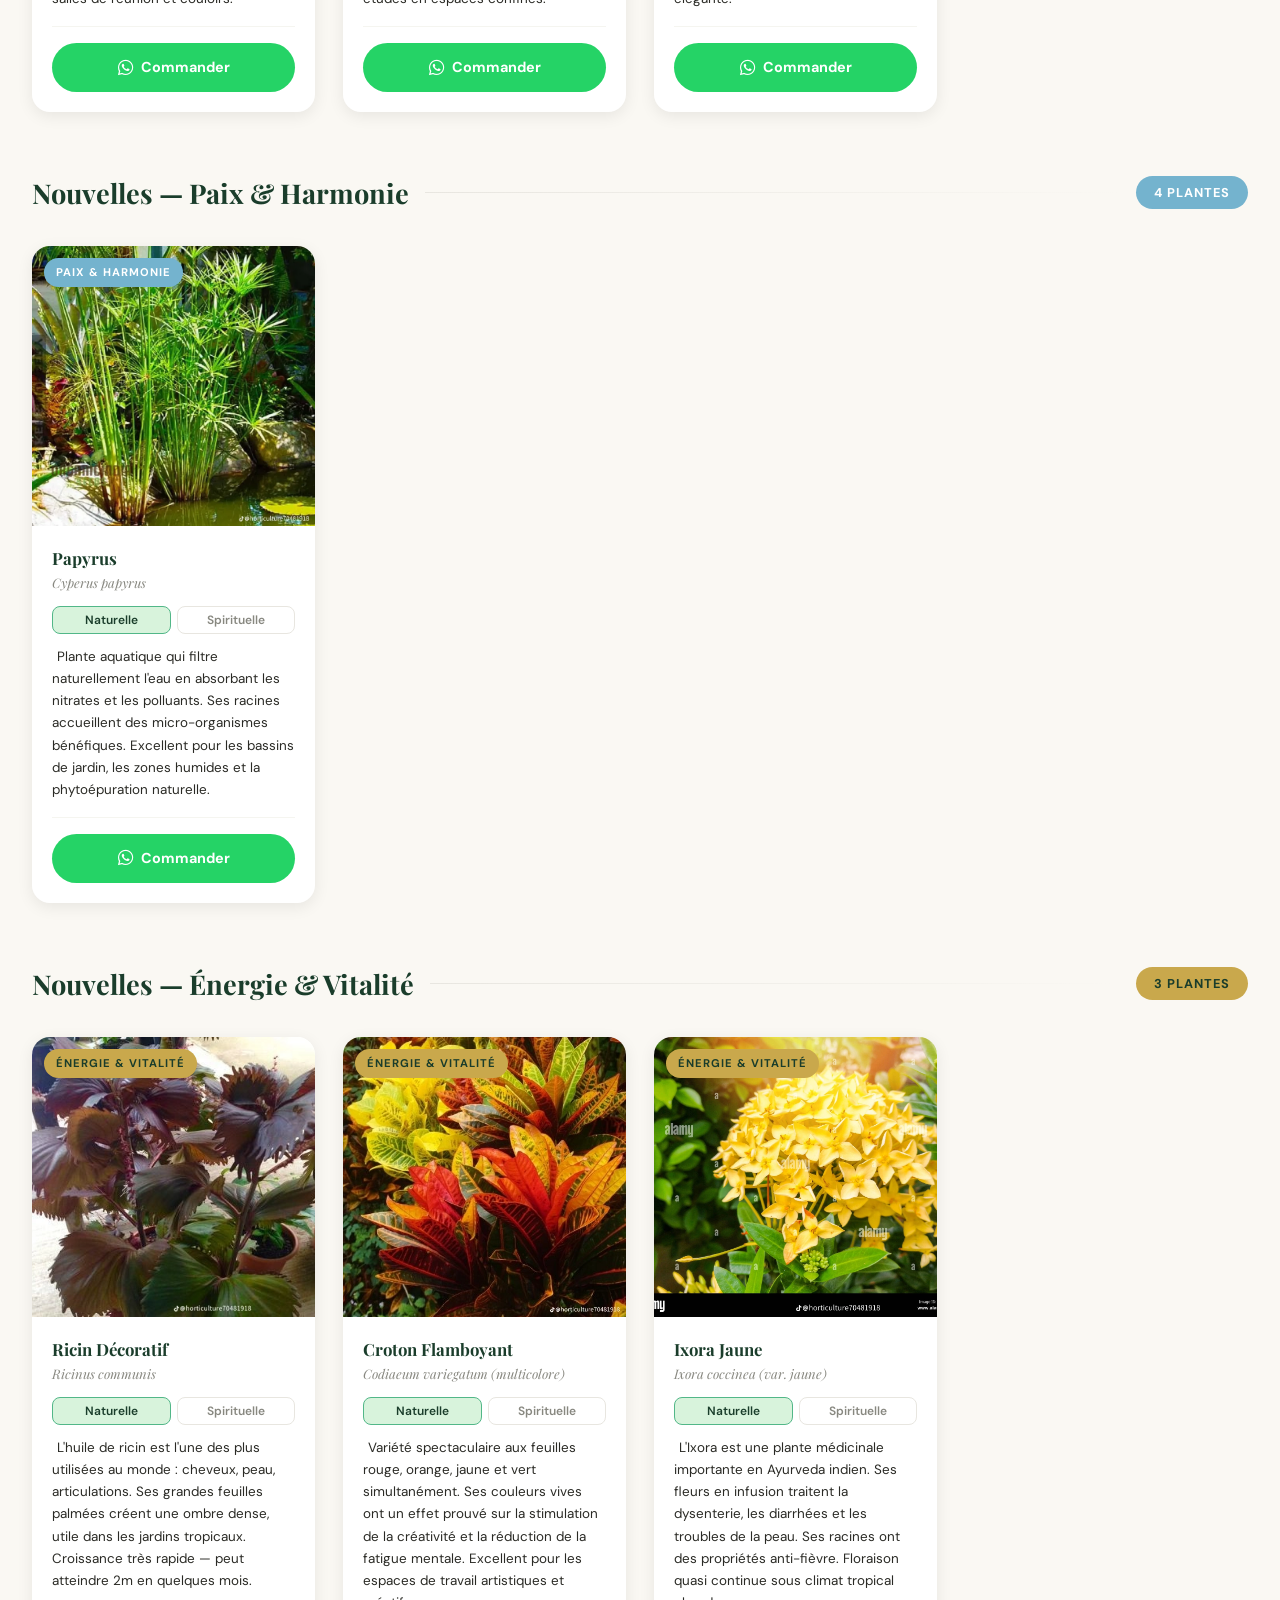
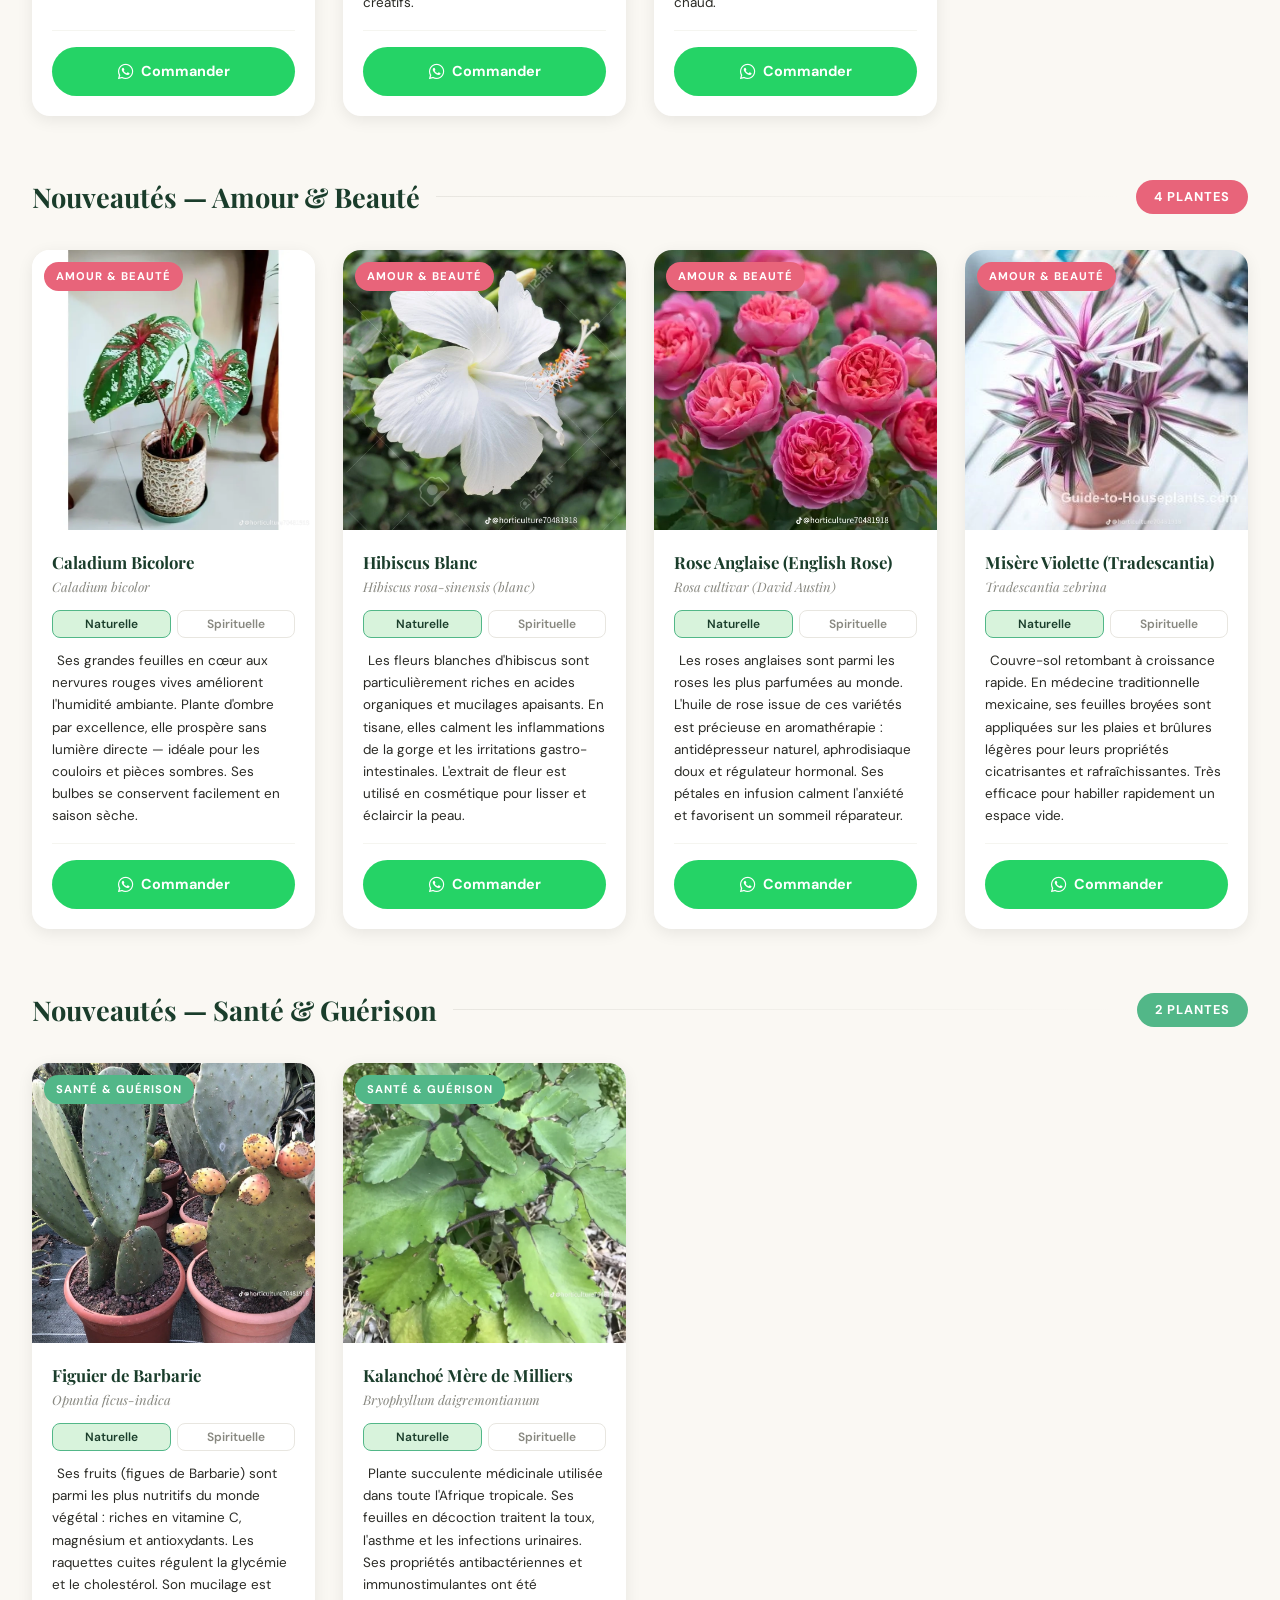
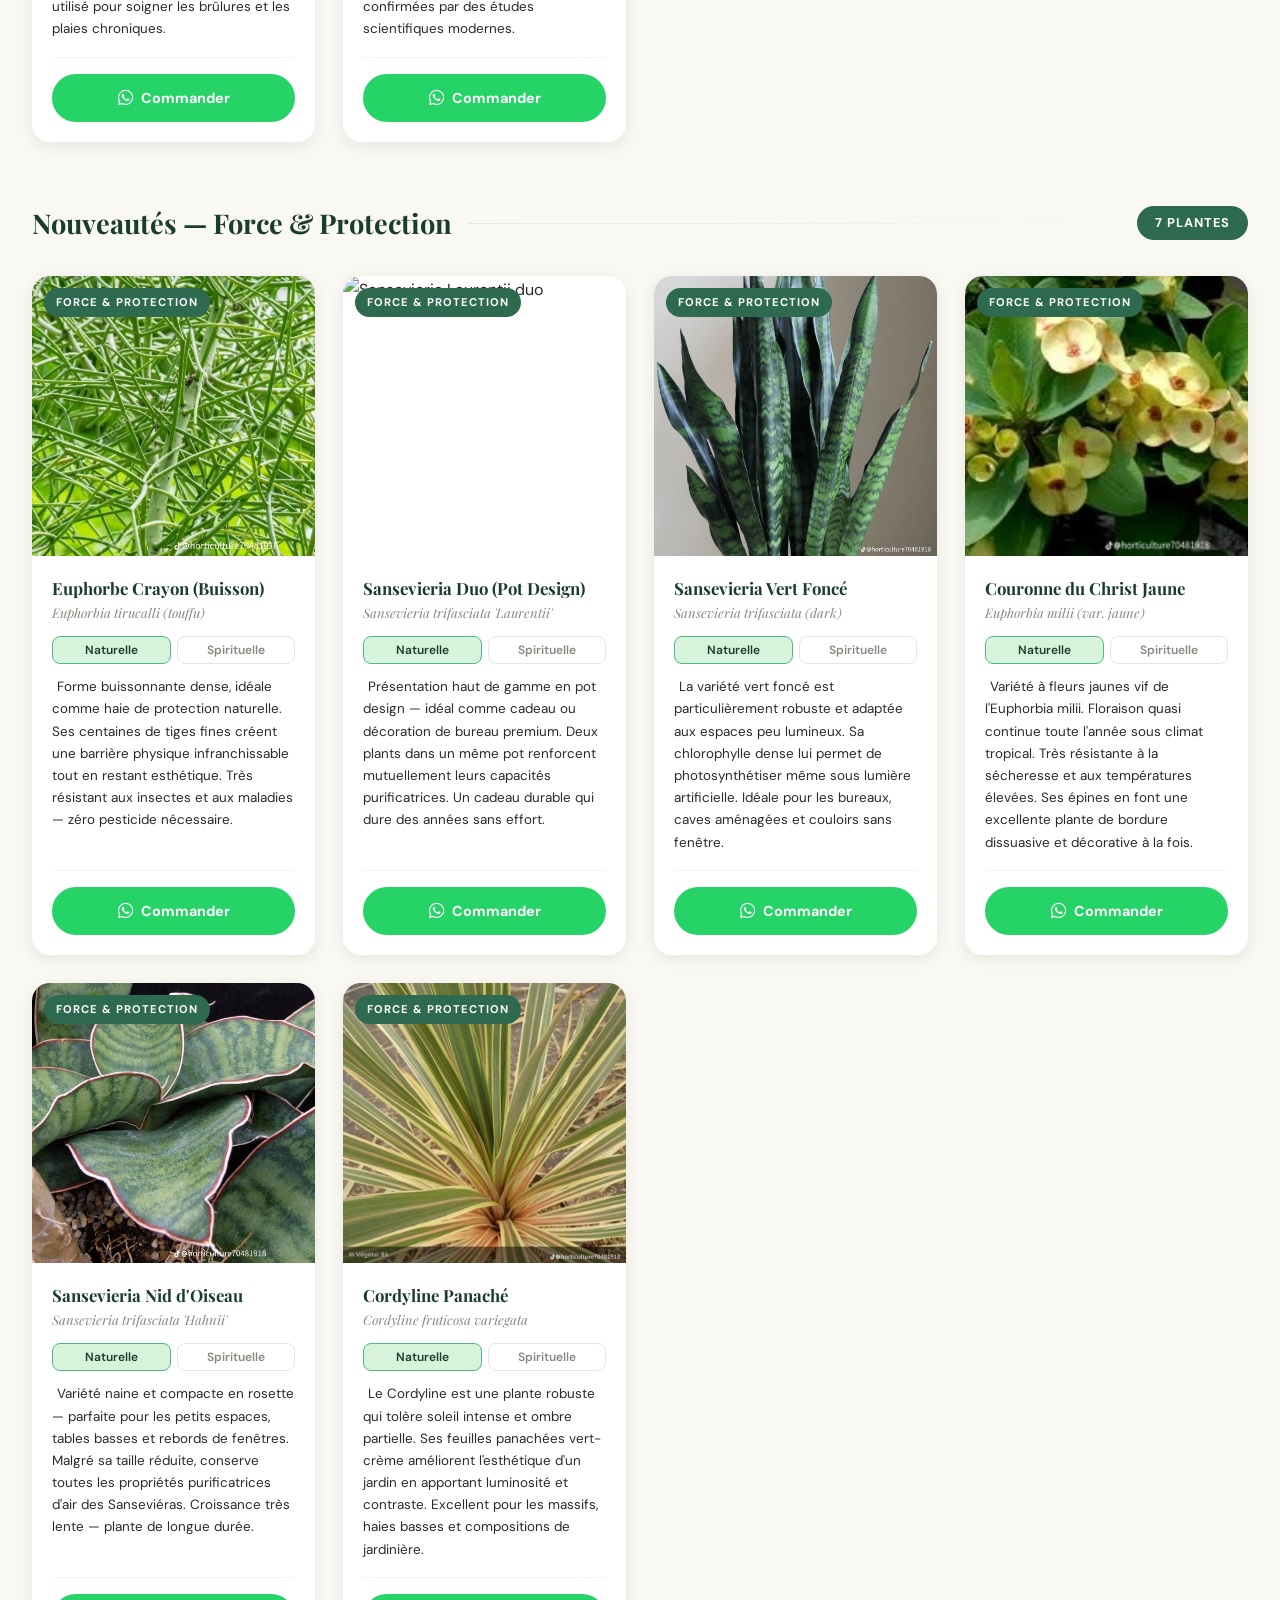
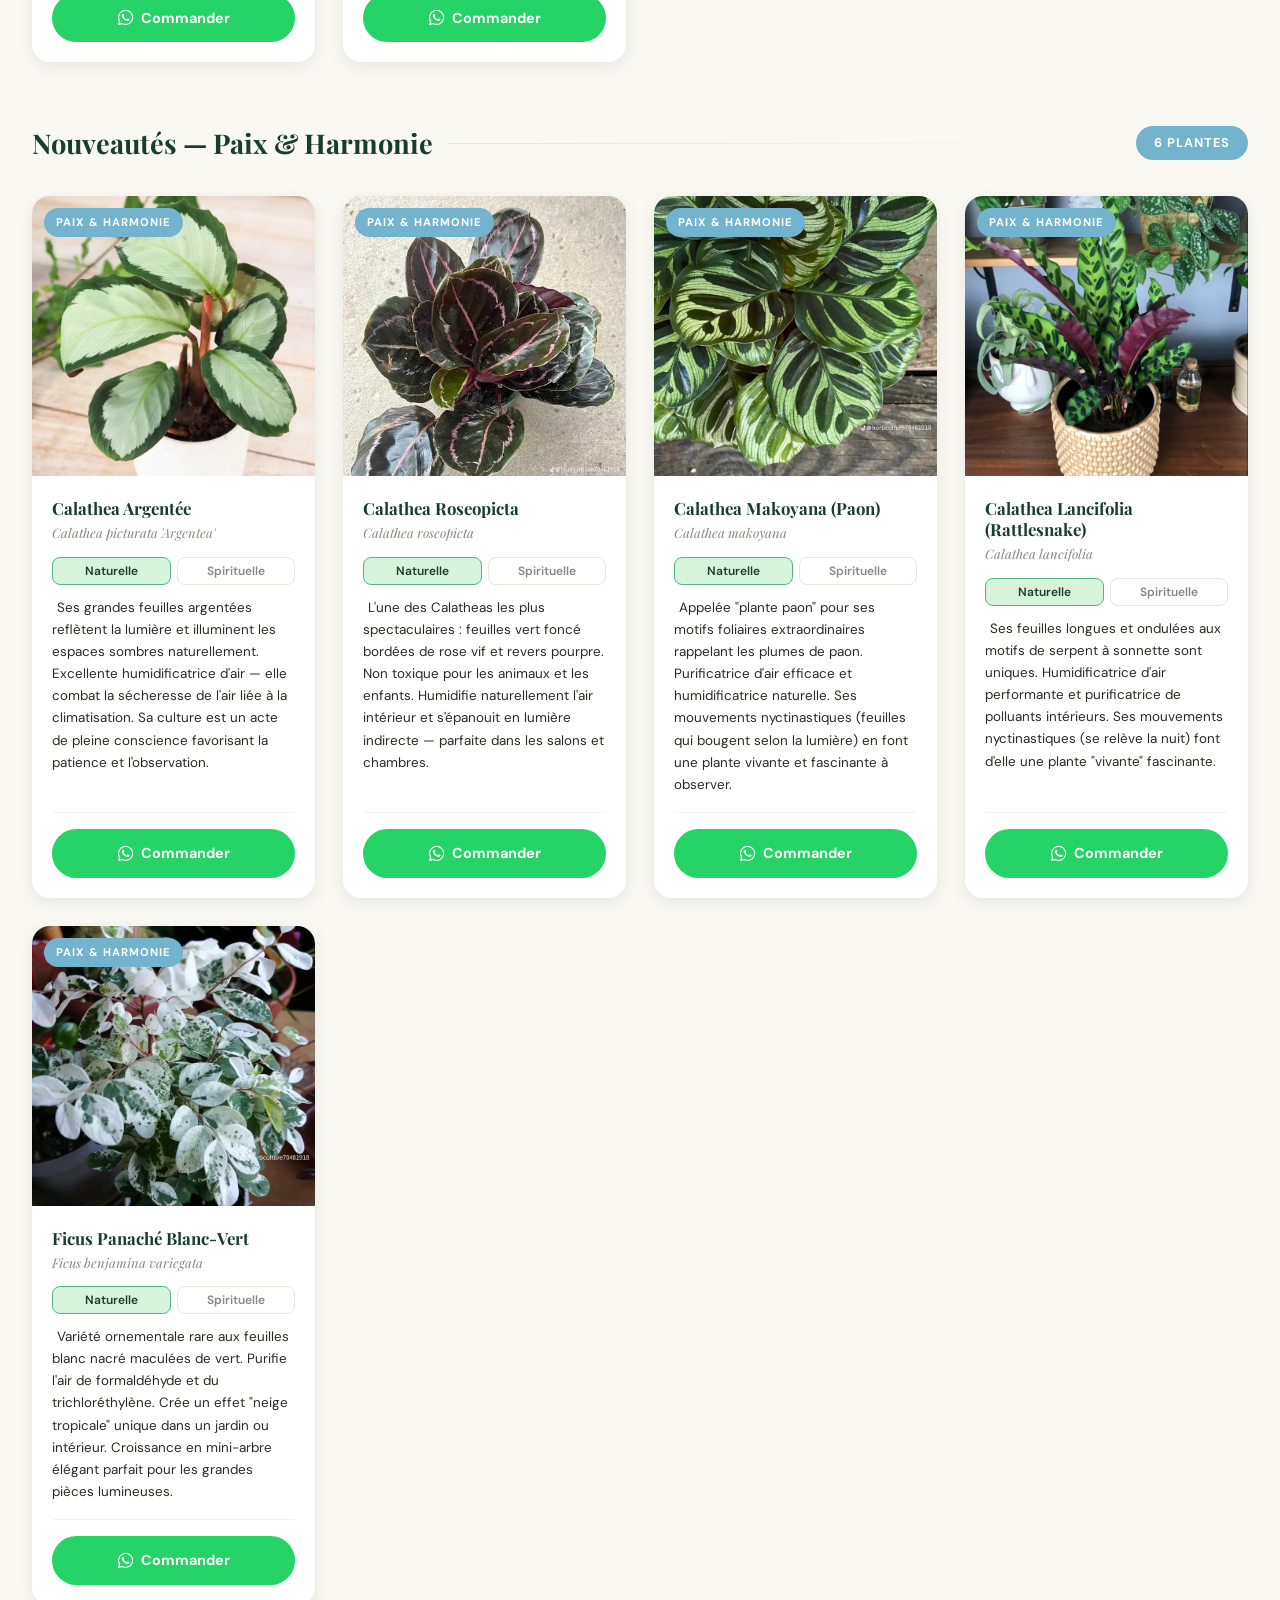
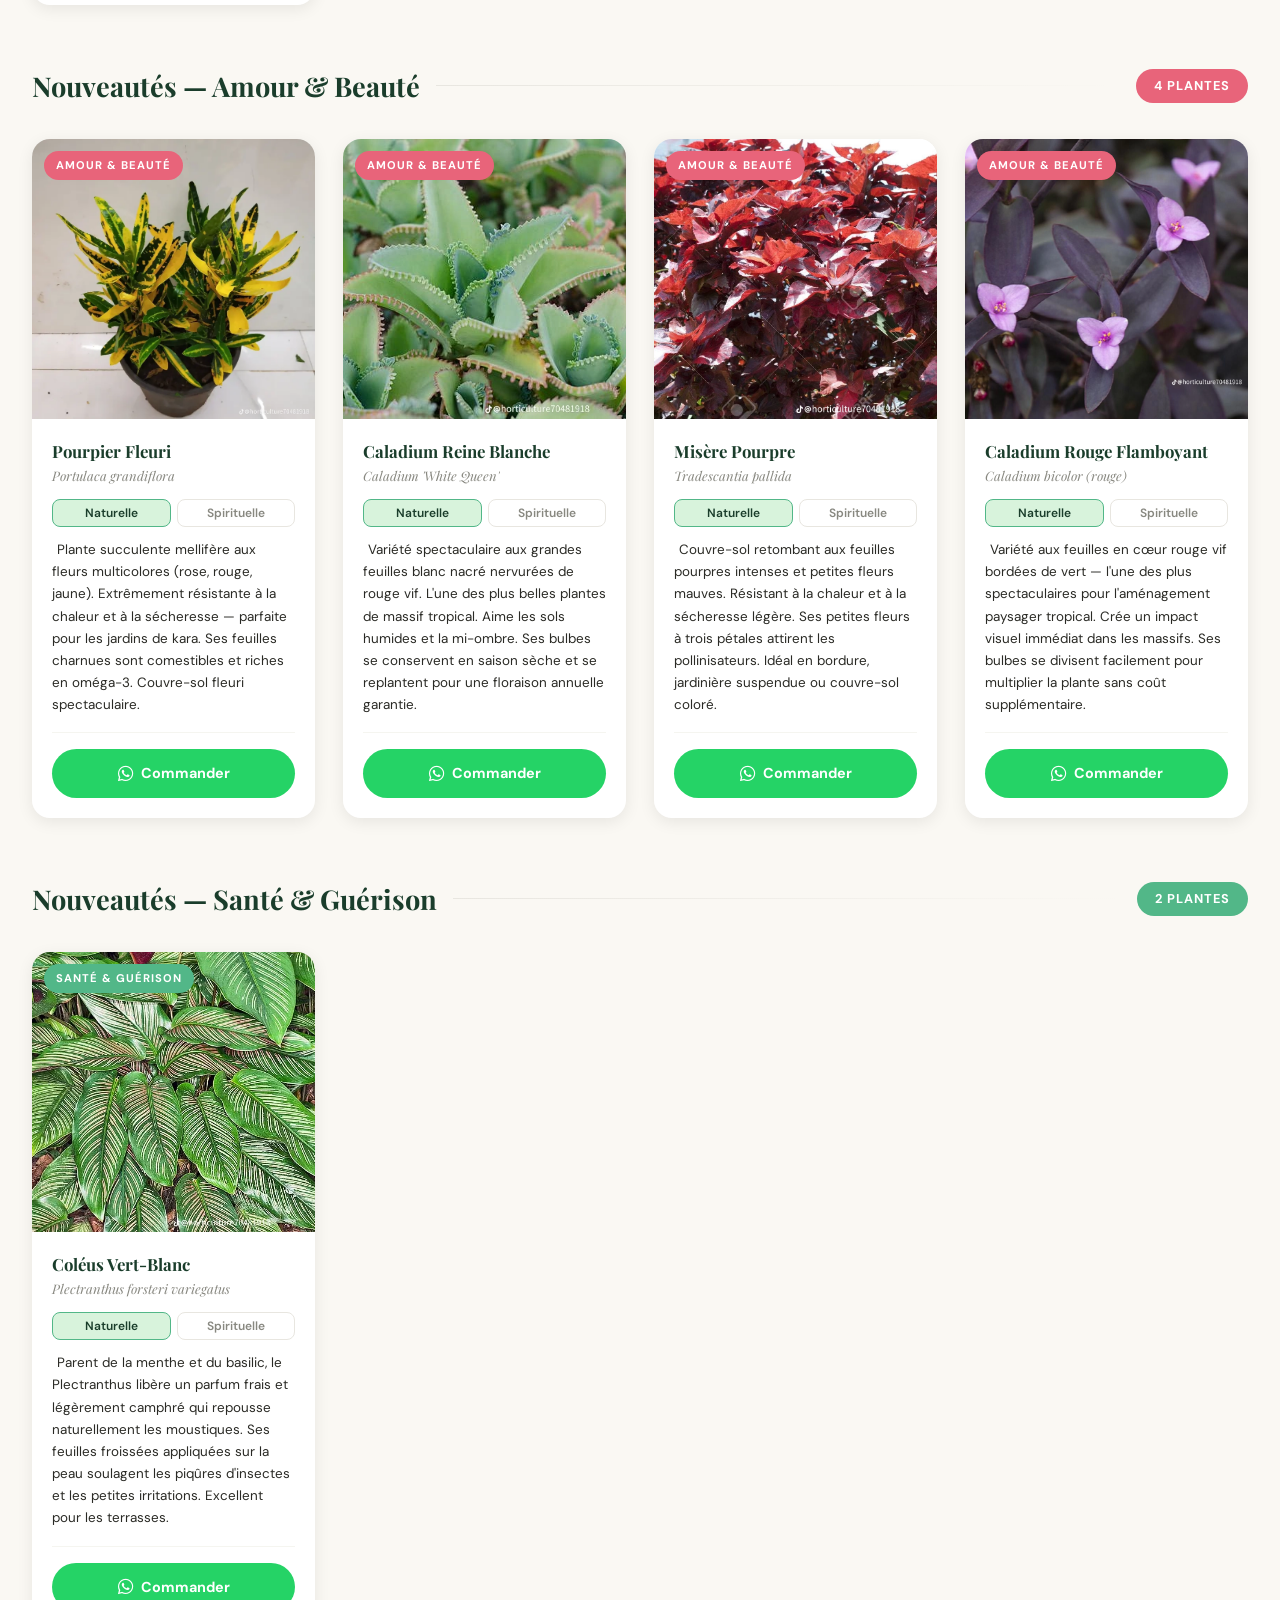
==== commit 3b3464f8: "revisions" ====
--- a/nos-fleurs.html
+++ b/nos-fleurs.html
@@ -1852,7 +1852,6 @@
   <div class="section-head">
     <h2> Les Dernières Merveilles — Amour &amp; Force</h2>
     <div class="section-line"></div>
-    <span class="famille-badge" style="background:#e8647a">2 plantes · Fin du catalogue</span>
   </div>
   <div class="flowers-grid">
 
--- a/style.css
+++ b/style.css
@@ -166,7 +166,7 @@
 
 .section-subtitle {
   font-size: 1.05rem;
-  color: var(--gray-500);
+  color: black;
   max-width: 640px;
   margin: 0 auto 56px;
   line-height: 1.8;
@@ -770,9 +770,11 @@
 /* ── CONTACT ────────────────────────────────────────────── */
 .contact-grid {
   display: grid;
-  grid-template-columns: 1.4fr 1fr;
-  gap: 64px;
+  grid-template-columns: 1fr;
+  gap: 40px;
   align-items: start;
+  max-width: 700px;
+  margin: 0 auto;
 }
 
 .contact-form-wrapper h2 {
@@ -885,6 +887,52 @@
   color: var(--gray-800);
 }
 
+.local-serg {
+  display: block;
+  width: calc(100% - 48px);
+  max-width: 900px;
+  min-height: 400px;
+  margin: 0 auto 10px;
+  border-radius: var(--radius);
+  border: 2px solid var(--green-pale);
+  box-shadow: var(--shadow-lg);
+  transition: all var(--transition);
+  animation: mapLoad 0.8s ease-out;
+}
+
+.local-serg:hover {
+  box-shadow: 0 20px 60px rgba(26,61,43,0.25);
+  border-color: var(--green-mid);
+}
+
+@keyframes mapLoad {
+  from {
+    opacity: 0;
+    transform: translateY(20px);
+  }
+  to {
+    opacity: 1;
+    transform: translateY(0);
+  }
+}
+
+@media (max-width: 768px) {
+  .local-serg {
+    width: calc(100% - 32px);
+    min-height: 320px;
+    margin: 0 auto 32px;
+  }
+}
+
+@media (max-width: 480px) {
+  .local-serg {
+    width: calc(100% - 24px);
+    min-height: 260px;
+    margin: 0 auto 24px;
+    border-radius: 12px;
+  }
+}
+
 .info-card a:hover { color: var(--green-mid); }
 
 .btn-whatsapp-big {
--- a/nos_style.css
+++ b/nos_style.css
@@ -77,7 +77,7 @@
     .hero {
       position: relative;
       height: 380px;
-      background: url('./assets/imgnos_fleurs.jpeg') center/cover;
+      background: url('./assets/nos_fleurs.jpg') center/cover;
       display: flex; align-items: center;
       overflow: hidden;
     }
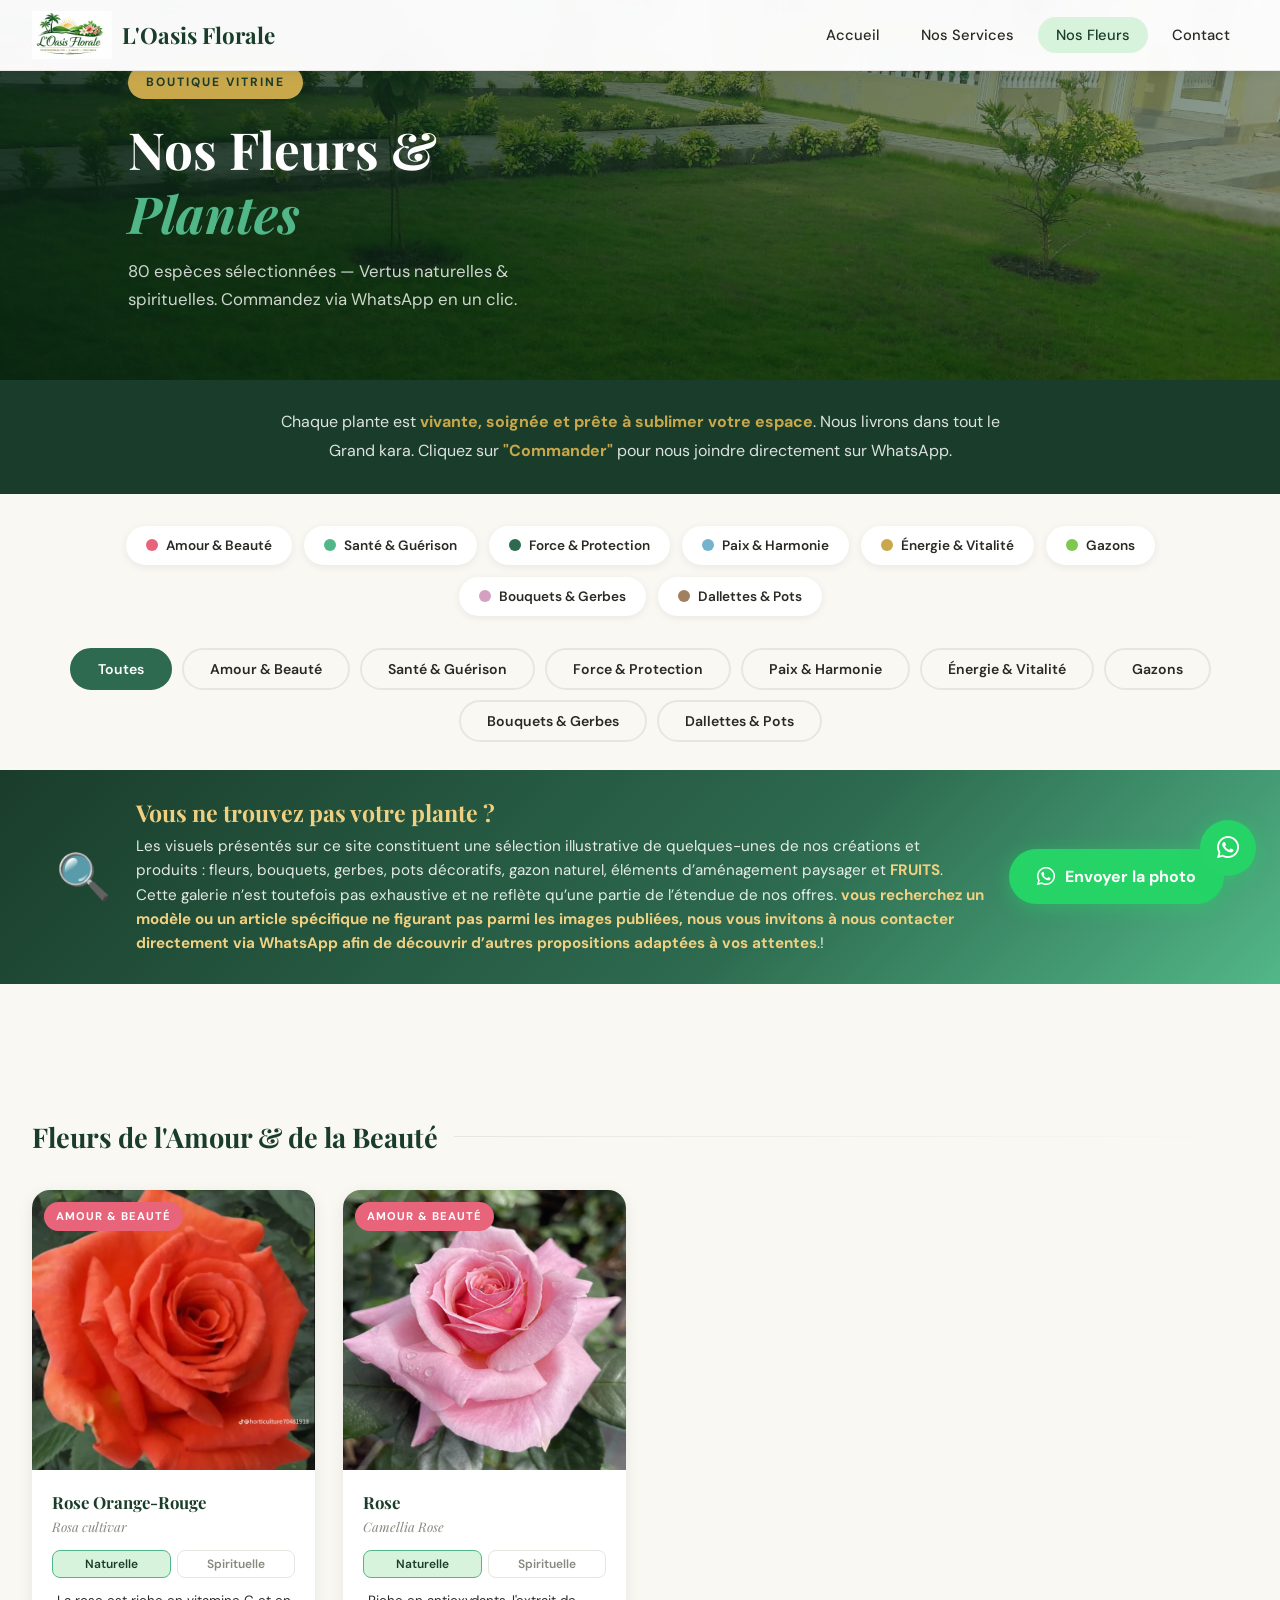
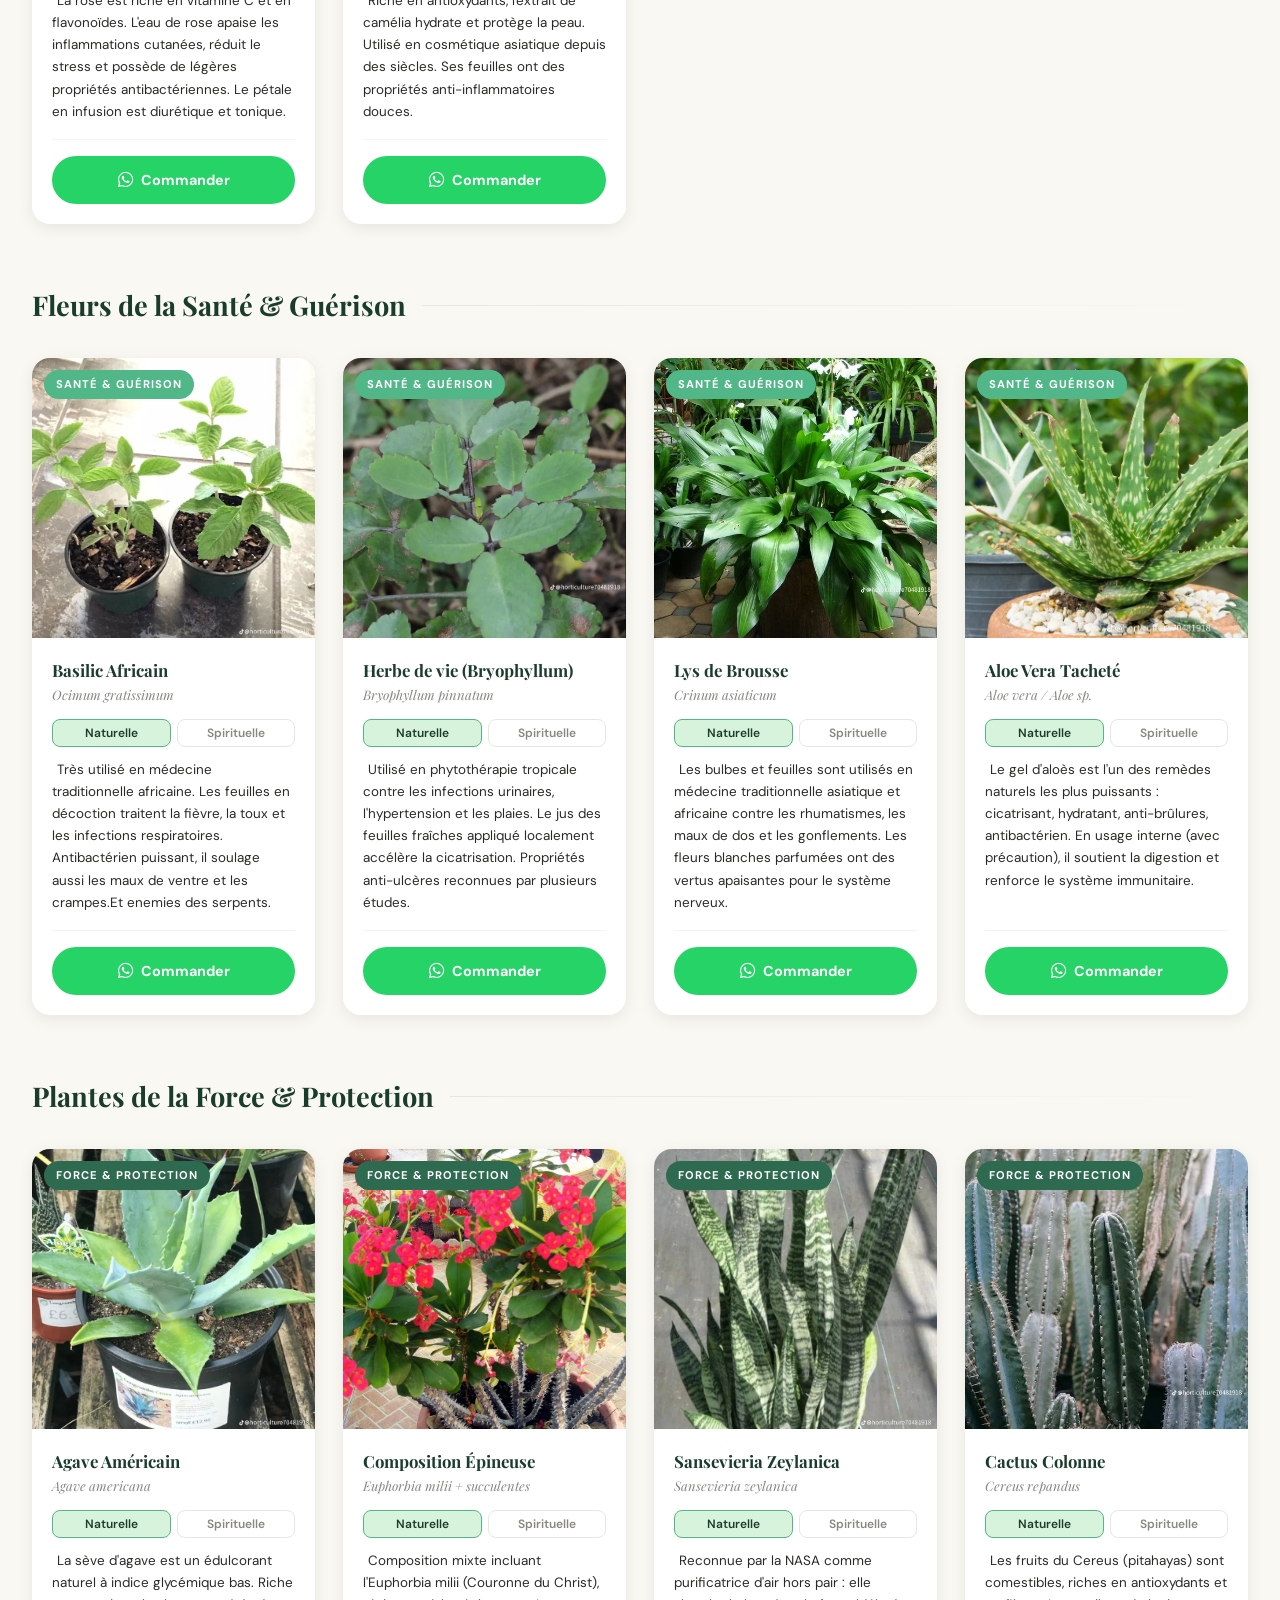
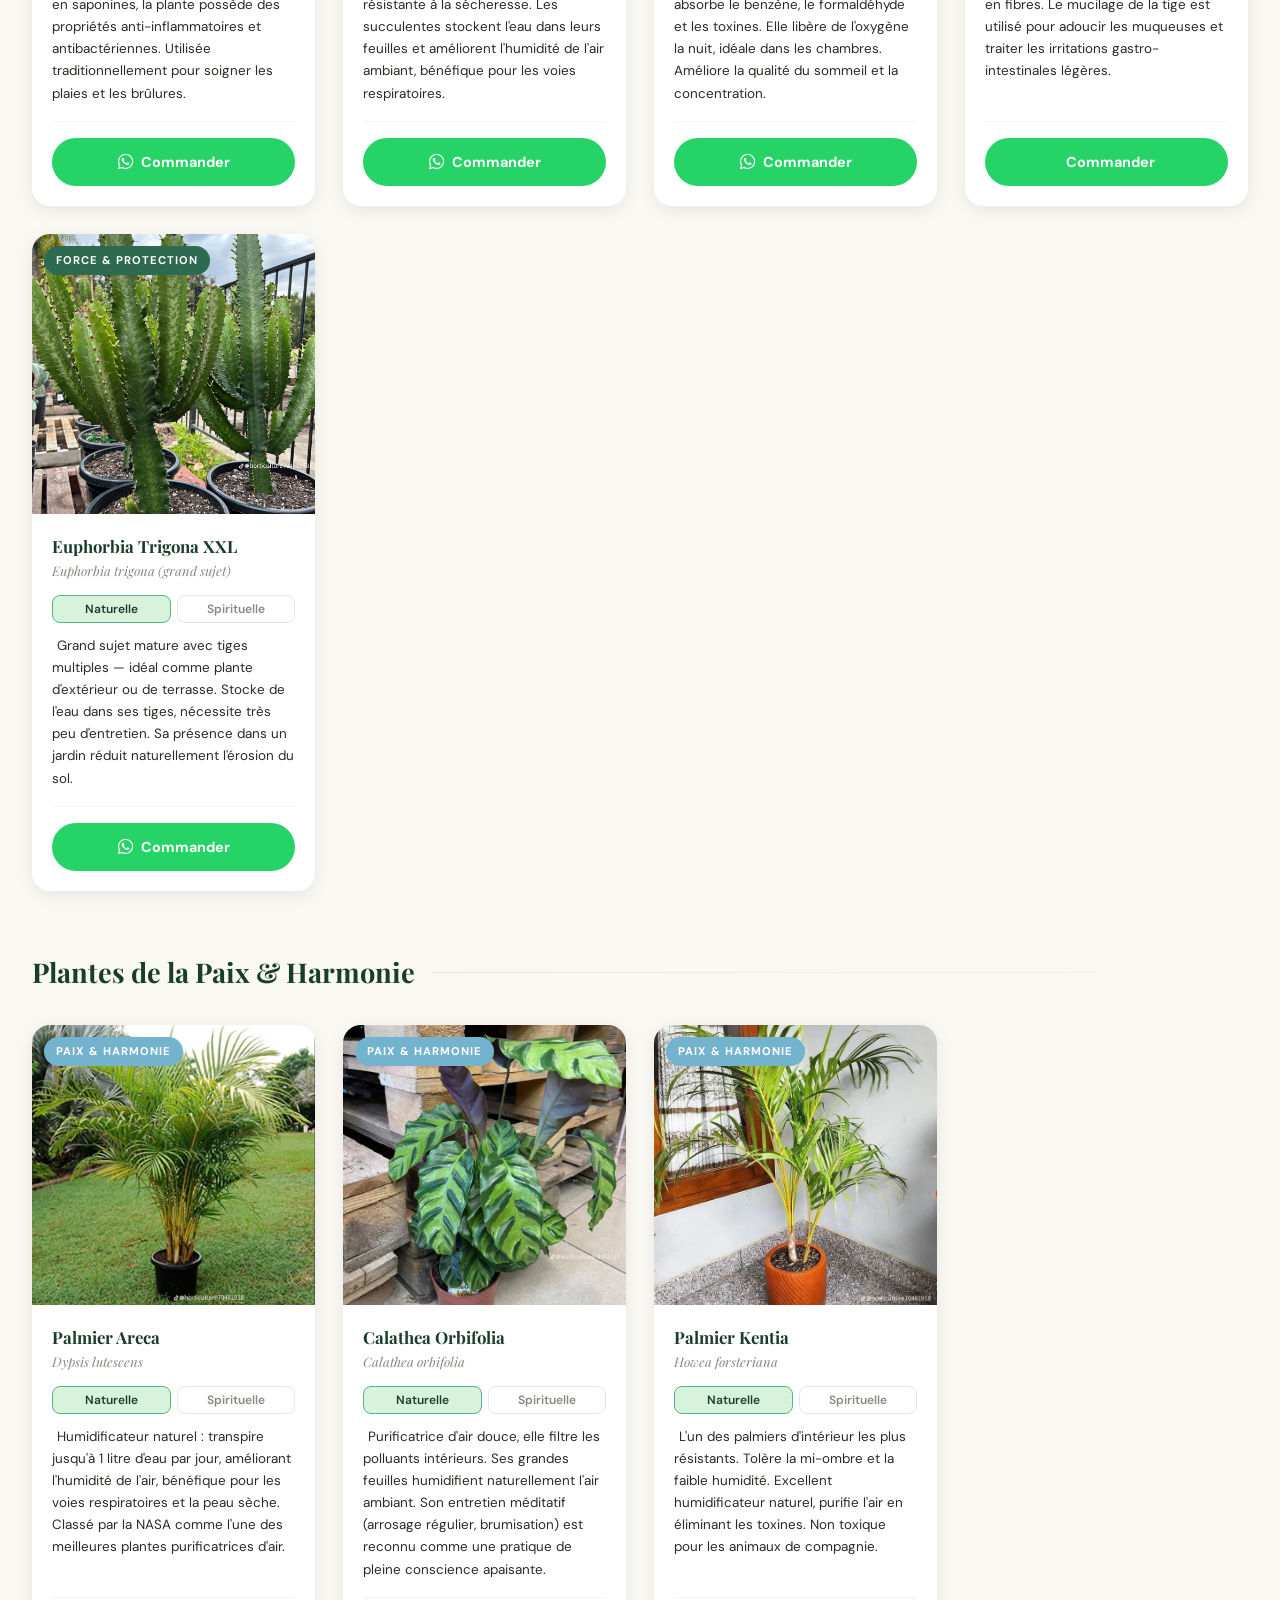
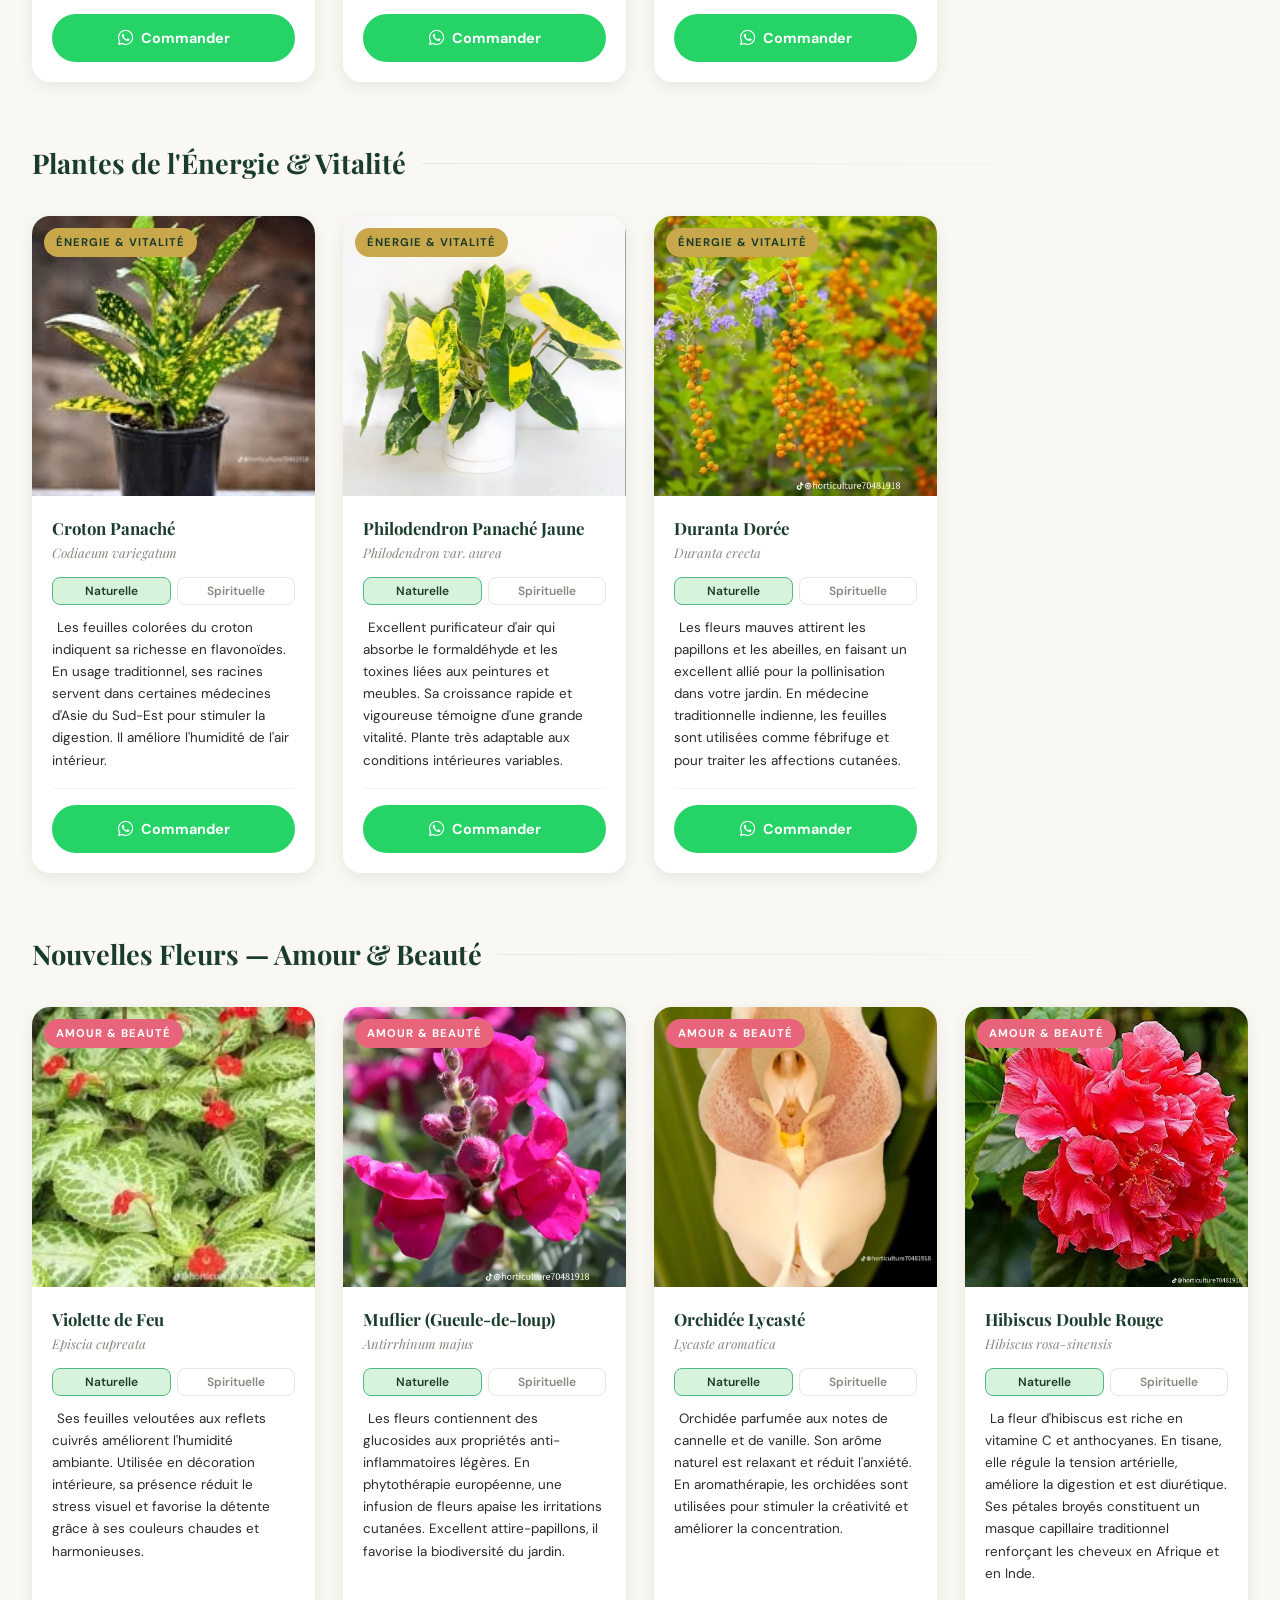
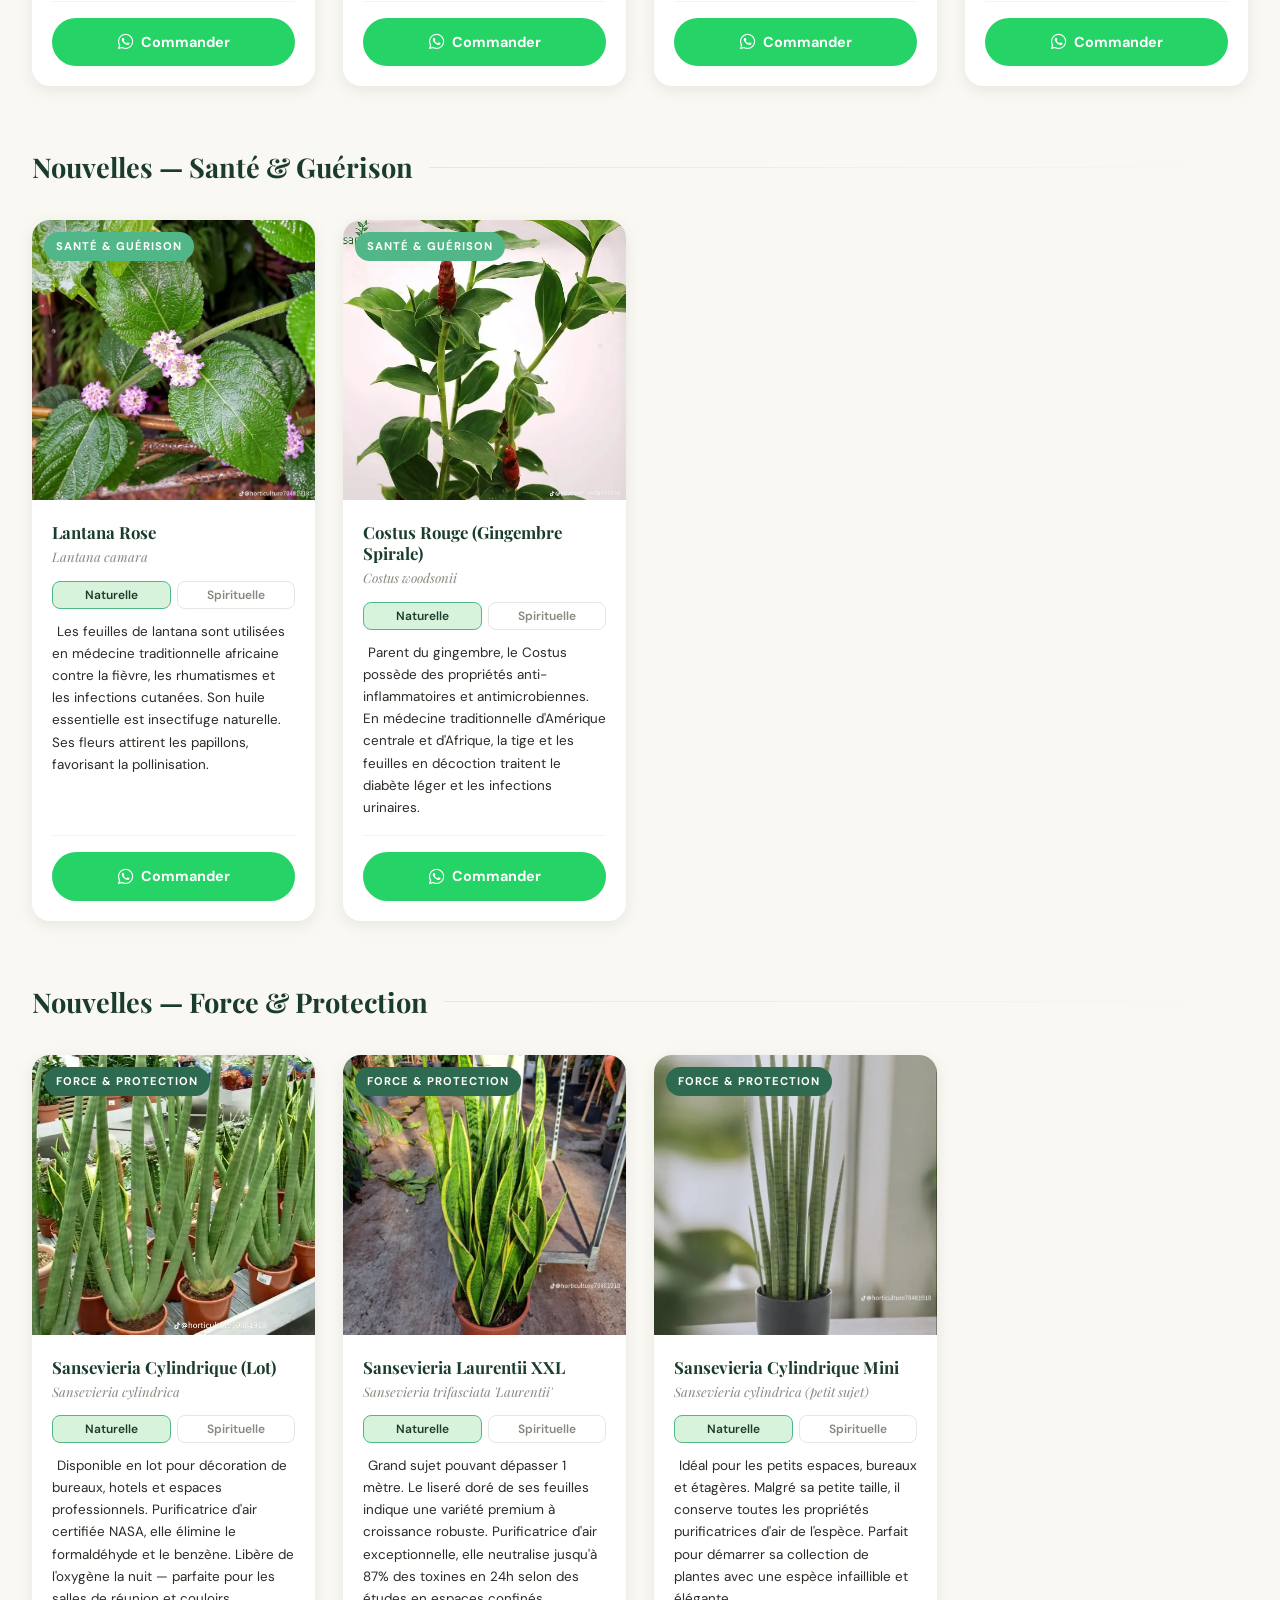
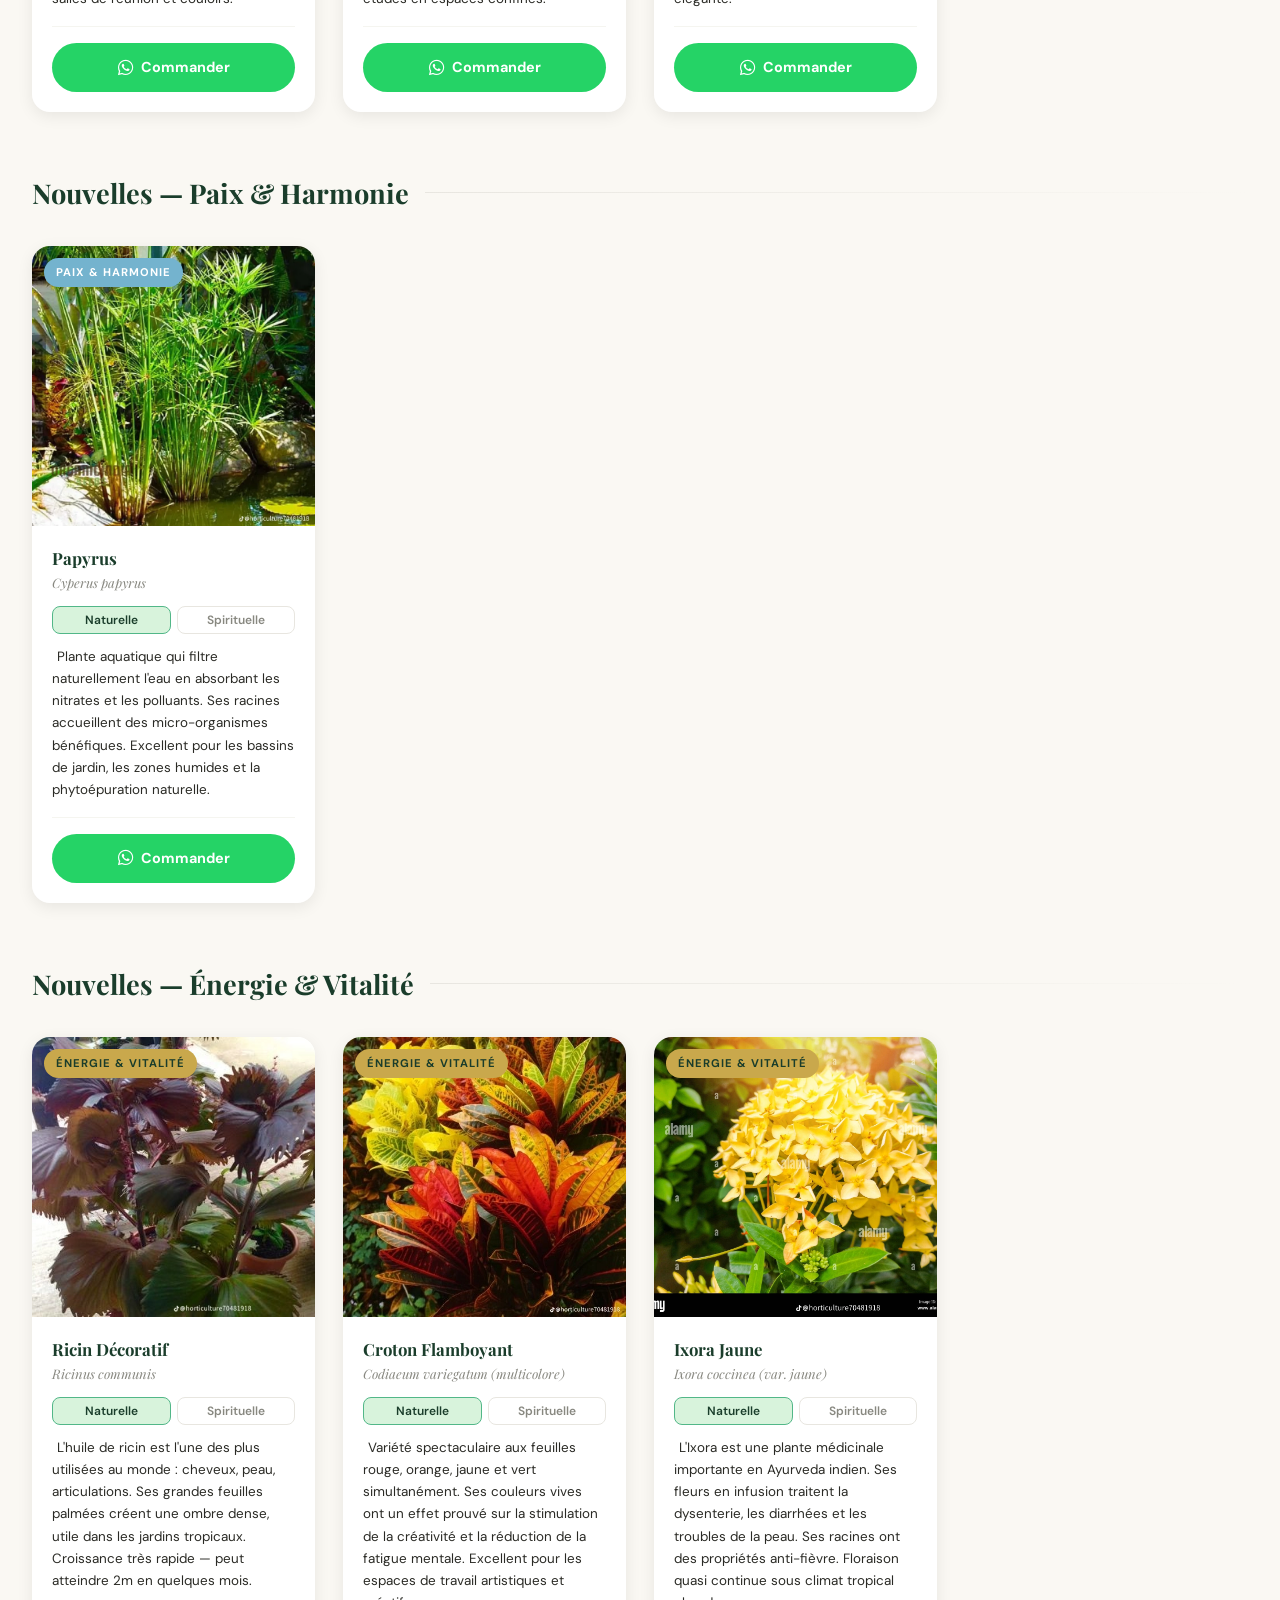
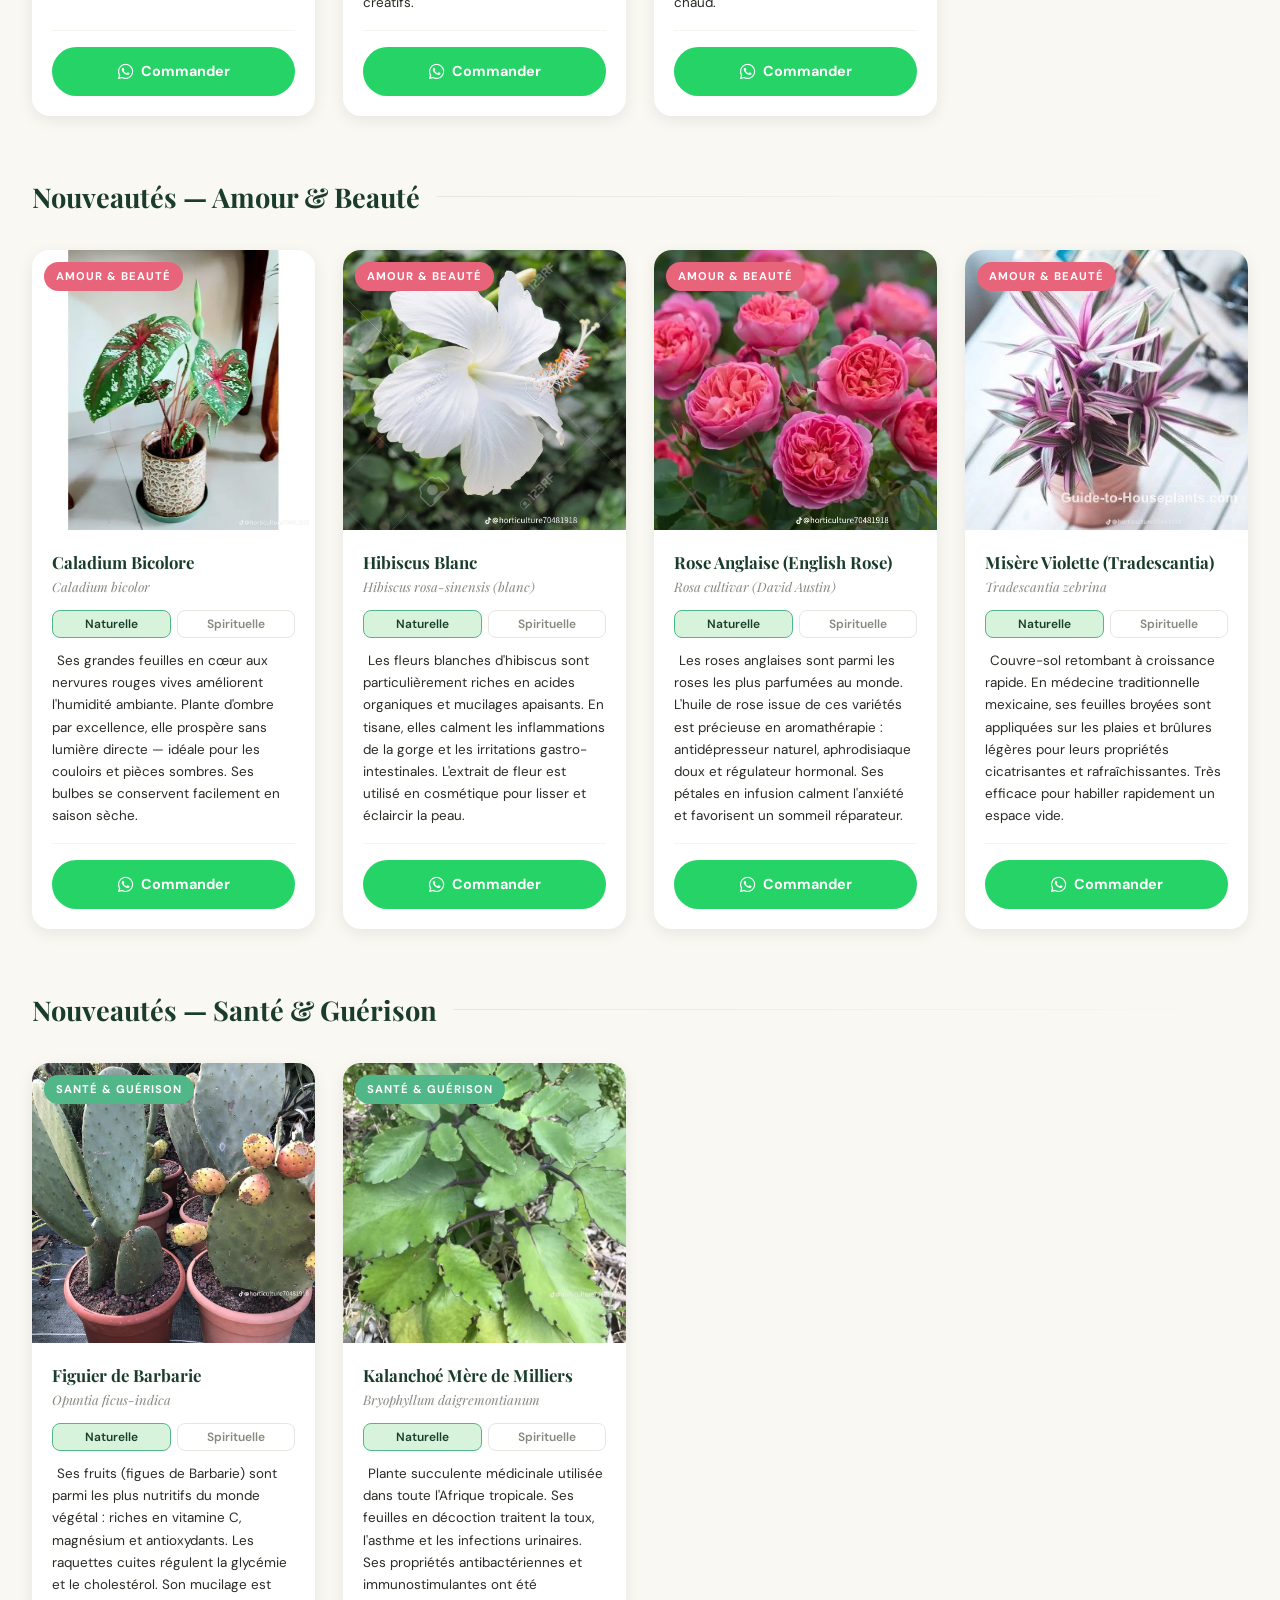
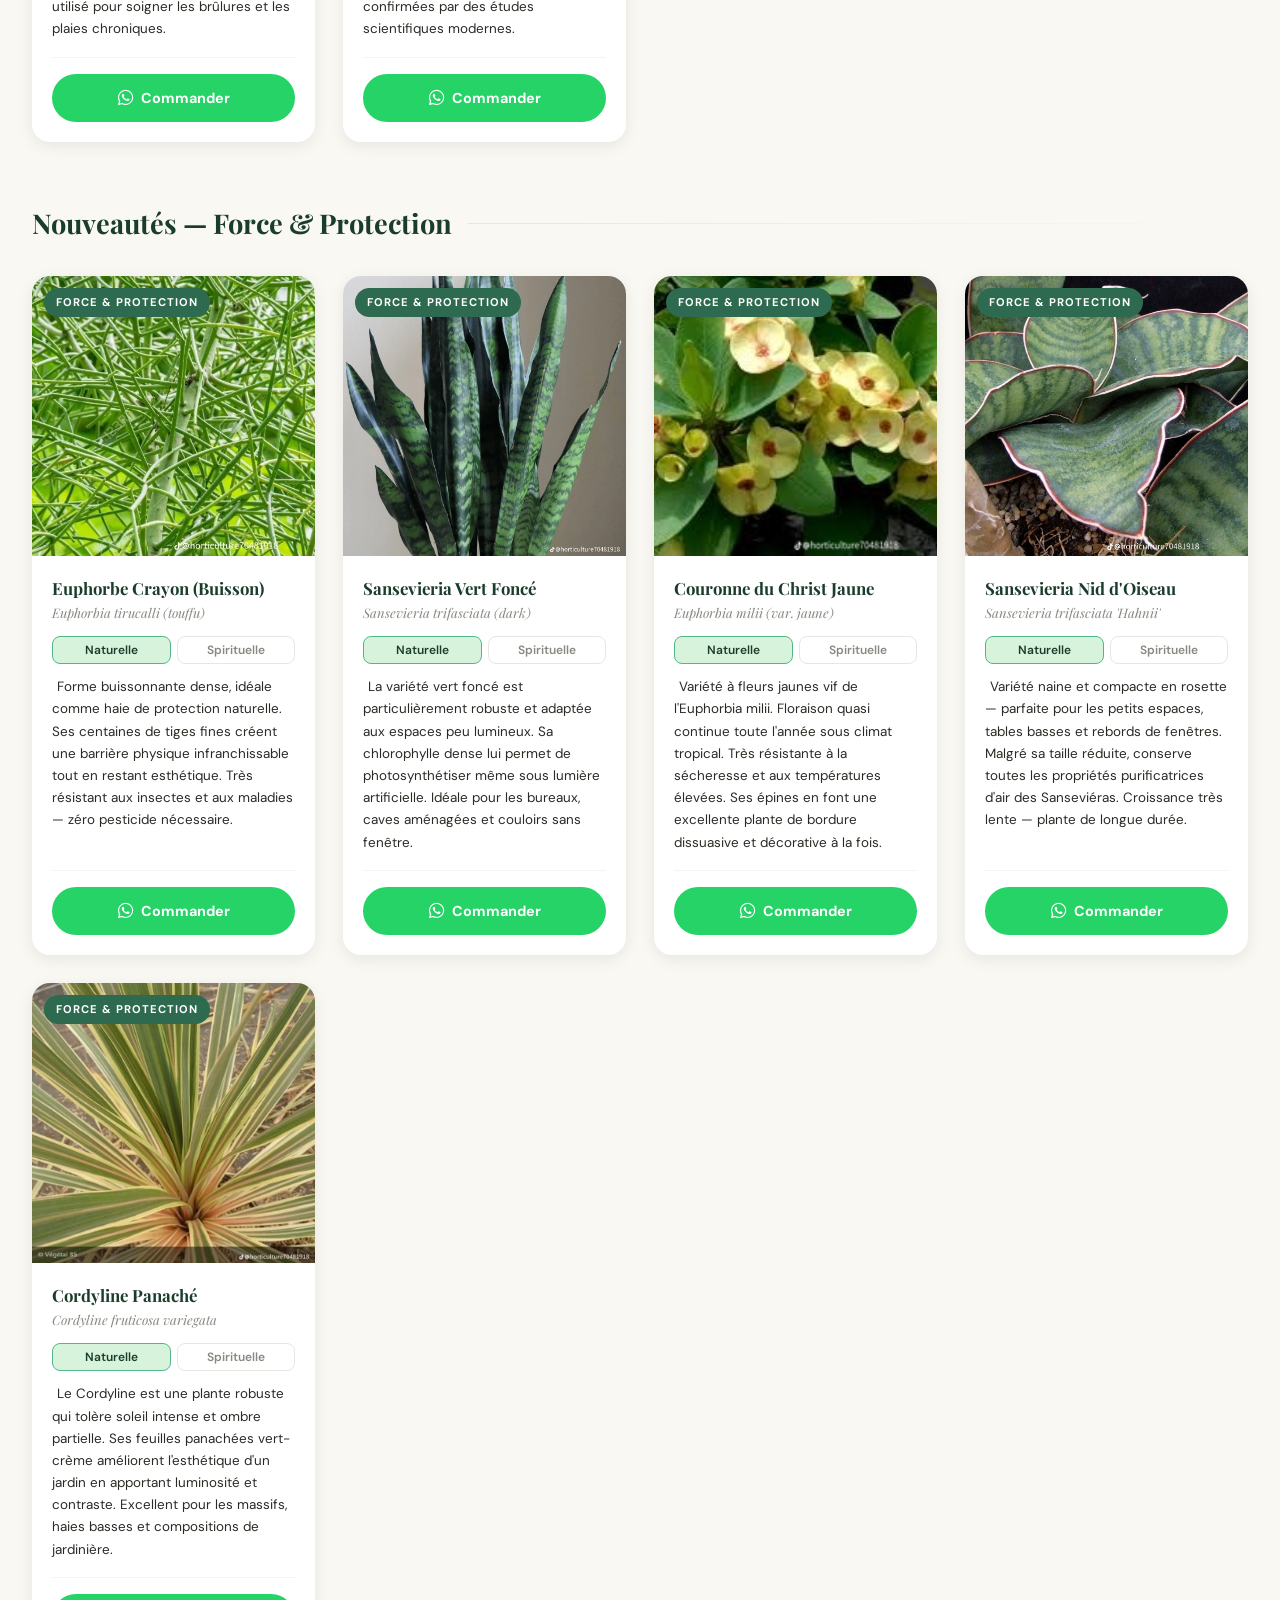
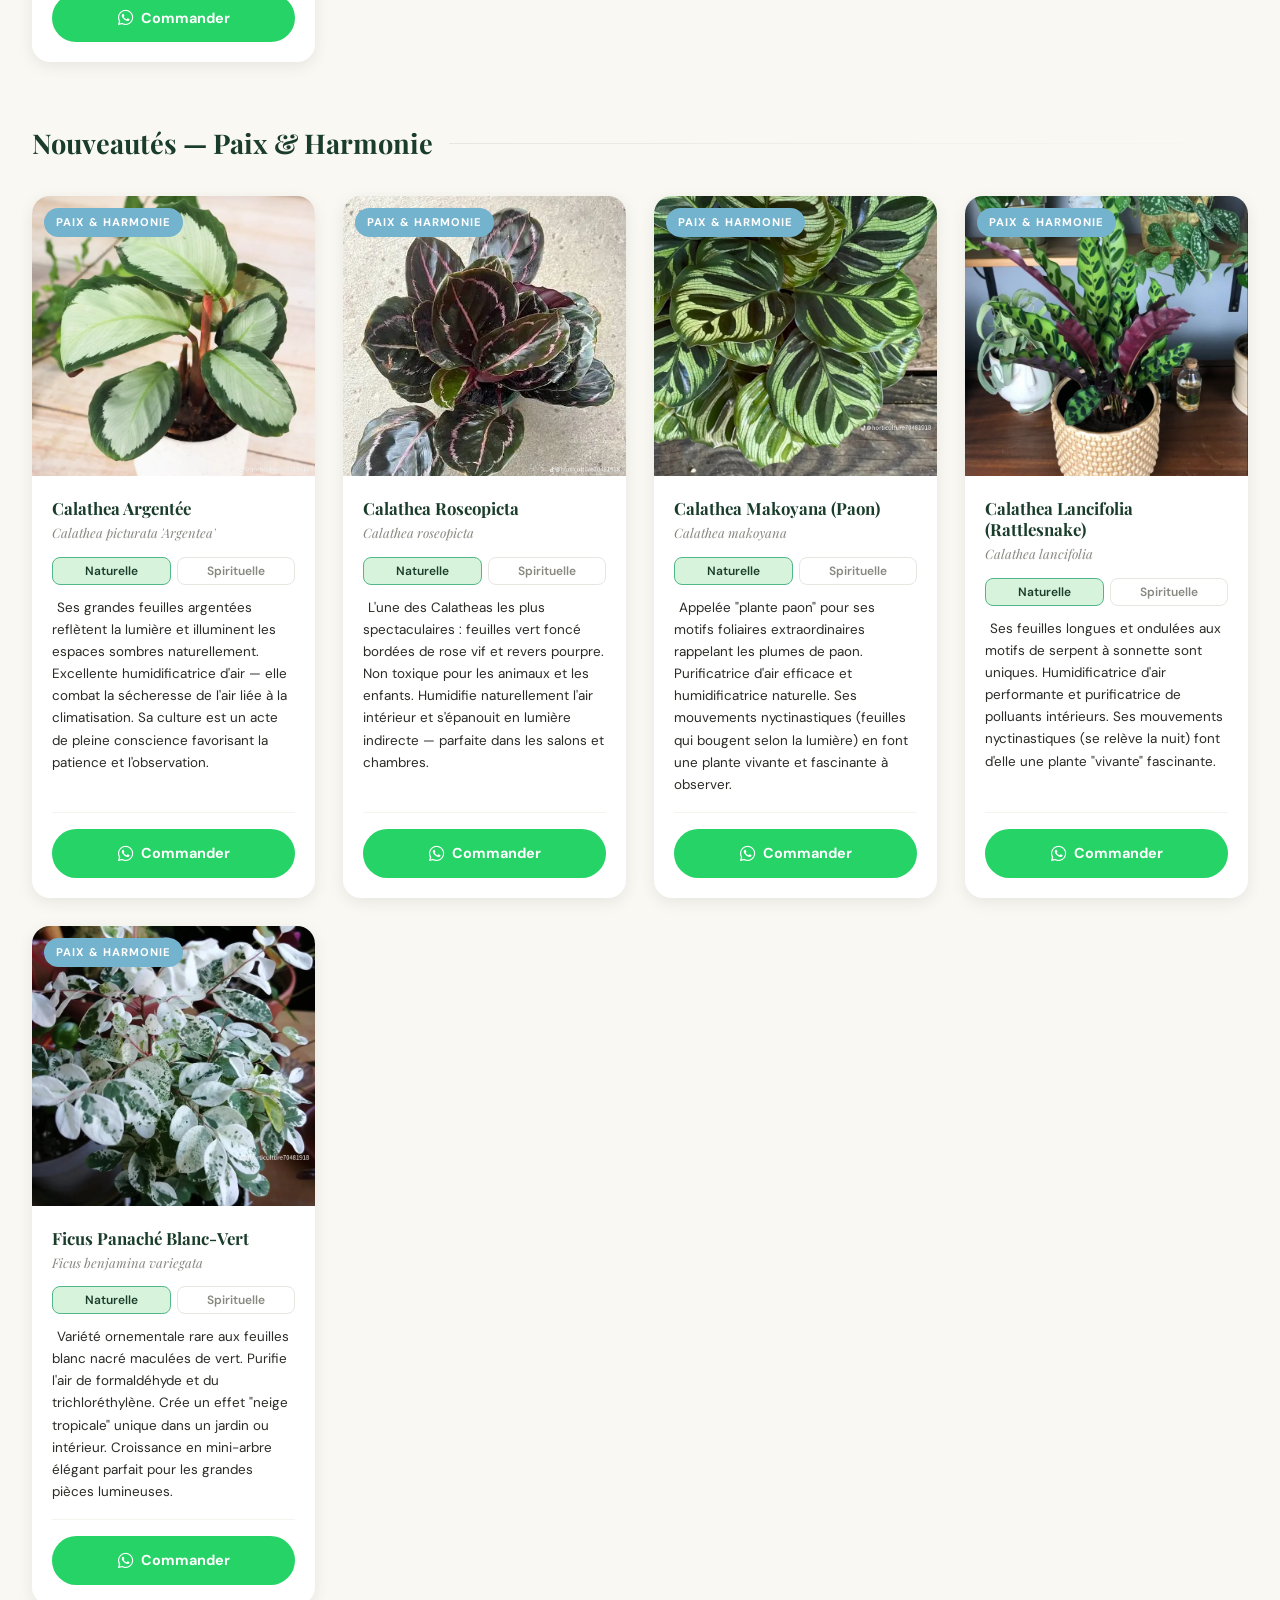
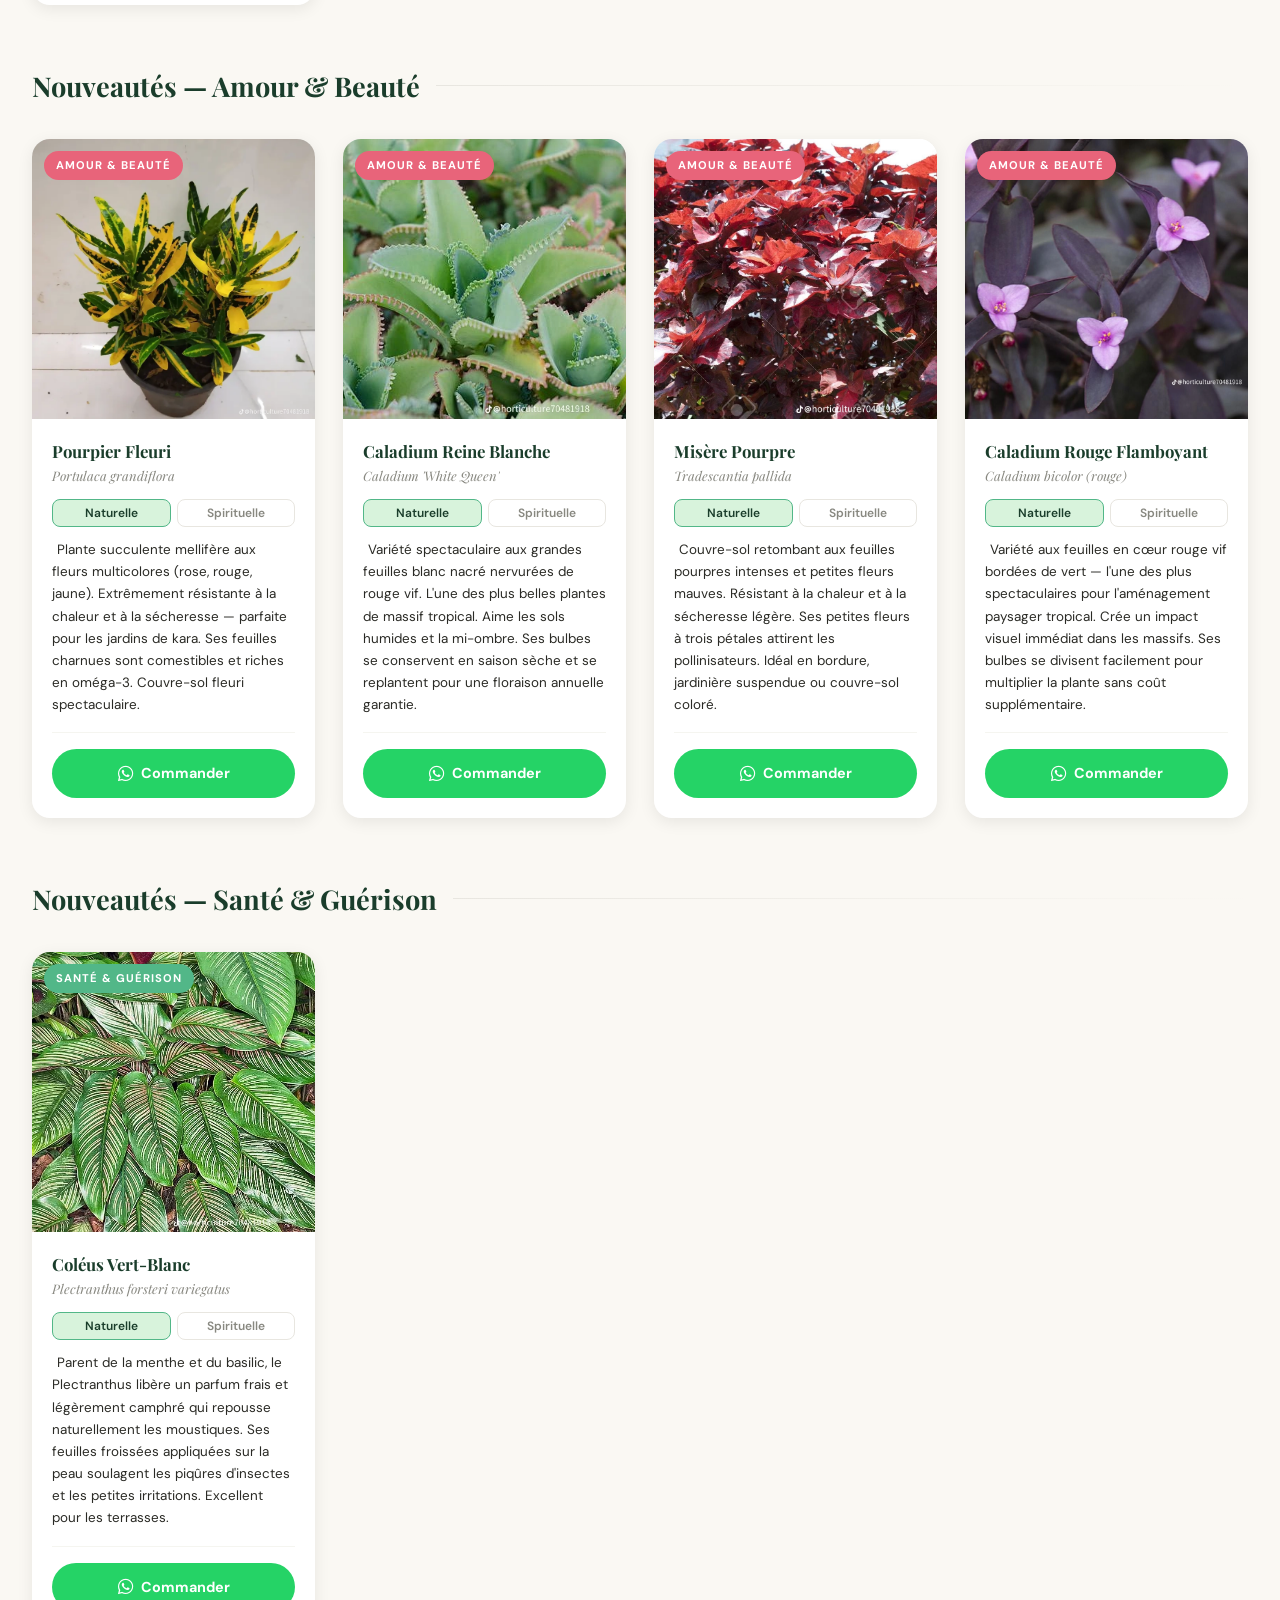
==== commit 412072dd: "last revisions" ====
--- a/nos-fleurs.html
+++ b/nos-fleurs.html
@@ -99,7 +99,6 @@
   <div class="section-head famille-amour-head">
     <h2> Fleurs de l'Amour &amp; de la Beauté</h2>
     <div class="section-line"></div>
-    <span class="famille-badge" style="background:#e8647a">2 plantes</span>
   </div>
   <div class="flowers-grid">
 
@@ -174,7 +173,6 @@
   <div class="section-head">
     <h2> Fleurs de la Santé &amp; Guérison</h2>
     <div class="section-line"></div>
-    <span class="famille-badge" style="background:#52b788">4 plantes</span>
   </div>
   <div class="flowers-grid">
 
@@ -313,7 +311,6 @@
   <div class="section-head">
     <h2> Plantes de la Force &amp; Protection</h2>
     <div class="section-line"></div>
-    <span class="famille-badge" style="background:#2d6a4f">8 plantes</span>
   </div>
   <div class="flowers-grid">
 
@@ -487,7 +484,6 @@
   <div class="section-head">
     <h2> Plantes de la Paix &amp; Harmonie</h2>
     <div class="section-line"></div>
-    <span class="famille-badge" style="background:#74b3ce">3 plantes</span>
   </div>
   <div class="flowers-grid">
 
@@ -594,7 +590,6 @@
   <div class="section-head">
     <h2> Plantes de l'Énergie &amp; Vitalité</h2>
     <div class="section-line"></div>
-    <span class="famille-badge" style="background:#c9a84c; color:#1a3d2b">3 plantes</span>
   </div>
   <div class="flowers-grid">
 
@@ -701,7 +696,6 @@
   <div class="section-head">
     <h2> Nouvelles Fleurs — Amour &amp; Beauté</h2>
     <div class="section-line"></div>
-    <span class="famille-badge" style="background:#e8647a">3 plantes</span>
   </div>
   <div class="flowers-grid">
 
@@ -795,7 +789,6 @@
   <div class="section-head">
     <h2> Nouvelles — Santé &amp; Guérison</h2>
     <div class="section-line"></div>
-    <span class="famille-badge" style="background:#52b788">2 plantes</span>
   </div>
   <div class="flowers-grid">
 
@@ -847,7 +840,6 @@
   <div class="section-head">
     <h2> Nouvelles — Force &amp; Protection</h2>
     <div class="section-line"></div>
-    <span class="famille-badge" style="background:#2d6a4f">5 plantes</span>
   </div>
   <div class="flowers-grid">
 
@@ -923,7 +915,6 @@
   <div class="section-head">
     <h2> Nouvelles — Paix &amp; Harmonie</h2>
     <div class="section-line"></div>
-    <span class="famille-badge" style="background:#74b3ce">4 plantes</span>
   </div>
   <div class="flowers-grid">
 
@@ -956,7 +947,6 @@
   <div class="section-head">
     <h2> Nouvelles — Énergie &amp; Vitalité</h2>
     <div class="section-line"></div>
-    <span class="famille-badge" style="background:#c9a84c; color:#1a3d2b">3 plantes</span>
   </div>
   <div class="flowers-grid">
 
@@ -1034,7 +1024,6 @@
   <div class="section-head">
     <h2> Nouveautés — Amour &amp; Beauté</h2>
     <div class="section-line"></div>
-    <span class="famille-badge" style="background:#e8647a">4 plantes</span>
   </div>
   <div class="flowers-grid">
 
@@ -1128,7 +1117,6 @@
   <div class="section-head">
     <h2> Nouveautés — Santé &amp; Guérison</h2>
     <div class="section-line"></div>
-    <span class="famille-badge" style="background:#52b788">2 plantes</span>
   </div>
   <div class="flowers-grid">
 
@@ -1180,7 +1168,6 @@
   <div class="section-head">
     <h2> Nouveautés — Force &amp; Protection</h2>
     <div class="section-line"></div>
-    <span class="famille-badge" style="background:#2d6a4f">7 plantes</span>
   </div>
   <div class="flowers-grid">
 
@@ -1207,26 +1194,6 @@
 
   
 
-    <!-- 51. Sansevieria Laurentii duo -->
-    <div class="flower-card" data-famille="force">
-      <div class="card-img">
-        <img src="assets/LJNI7901.WEBP" alt="Sansevieria Laurentii duo"/>
-        <span class="card-famille-badge" style="background:#2d6a4f"> Force &amp; Protection</span>
-      </div>
-      <div class="card-body">
-        <div class="card-names"><h3>Sansevieria Duo (Pot Design)</h3><div class="latin">Sansevieria trifasciata 'Laurentii'</div></div>
-        <div class="vertus-tabs">
-          <button class="vtab active" onclick="switchTab(this,'naturelle','LJNI')"> Naturelle</button>
-          <button class="vtab" onclick="switchTab(this,'spirituelle','LJNI')"> Spirituelle</button>
-        </div>
-        <div class="vertus-content">
-          <div id="LJNI-naturelle" class="vertu-panel active"><span class="vertu-icon"></span>Présentation haut de gamme en pot design — idéal comme cadeau ou décoration de bureau premium. Deux plants dans un même pot renforcent mutuellement leurs capacités purificatrices. Un cadeau durable qui dure des années sans effort.</div>
-          <div id="LJNI-spirituelle" class="vertu-panel"><span class="vertu-icon"></span>Deux plantes dans un même pot symbolisent l'union, le partenariat et la force du collectif. Excellent cadeau de mariage, de pendaison de crémaillère ou d'inauguration d'entreprise — il symbolise que deux forces unies sont invincibles.</div>
-        </div>
-        <div class="card-divider"></div>
-        <a class="btn-whatsapp" href="https://wa.me/22870481918?text=Bonjour+L%27Oasis+Florale+%F0%9F%8C%BF+Je+souhaite+commander+%3A+Sansevieria+Duo+en+pot+design+(cadeau)" target="_blank"><i class="fab fa-whatsapp"></i> Commander</a>
-      </div>
-    </div>
 
     <!-- 56. Sansevieria Dark Green -->
     <div class="flower-card" data-famille="force">
@@ -1318,7 +1285,6 @@
   <div class="section-head">
     <h2> Nouveautés — Paix &amp; Harmonie</h2>
     <div class="section-line"></div>
-    <span class="famille-badge" style="background:#74b3ce">6 plantes</span>
   </div>
   <div class="flowers-grid">
 
@@ -1439,7 +1405,6 @@
   <div class="section-head">
     <h2> Nouveautés — Amour &amp; Beauté</h2>
     <div class="section-line"></div>
-    <span class="famille-badge" style="background:#e8647a">4 plantes</span>
   </div>
   <div class="flowers-grid">
 
@@ -1533,7 +1498,6 @@
   <div class="section-head">
     <h2> Nouveautés — Santé &amp; Guérison</h2>
     <div class="section-line"></div>
-    <span class="famille-badge" style="background:#52b788">2 plantes</span>
   </div>
   <div class="flowers-grid">
 
@@ -1565,7 +1529,6 @@
   <div class="section-head">
     <h2> Nouveautés — Force &amp; Protection</h2>
     <div class="section-line"></div>
-    <span class="famille-badge" style="background:#2d6a4f">4 plantes</span>
   </div>
   <div class="flowers-grid">
 
@@ -1639,7 +1602,6 @@
   <div class="section-head">
     <h2> Nouveautés — Paix &amp; Harmonie</h2>
     <div class="section-line"></div>
-    <span class="famille-badge" style="background:#74b3ce">5 plantes</span>
   </div>
   <div class="flowers-grid">
 
@@ -1754,7 +1716,6 @@
   <div class="section-head">
     <h2> Nouveautés — Énergie &amp; Vitalité</h2>
     <div class="section-line"></div>
-    <span class="famille-badge" style="background:#c9a84c; color:#1a3d2b">5 plantes</span>
   </div>
   <div class="flowers-grid">
 
@@ -1905,7 +1866,6 @@
   <div class="section-head famille-gazon-head" id="section-gazon">
     <h2> Nos Gazons</h2>
     <div class="section-line"></div>
-    <span class="famille-badge" style="background:#7ec850">3 types</span>
   </div>
   <div class="flowers-grid">
 
@@ -1987,7 +1947,6 @@
   <div class="section-head" id="section-bouquet">
     <h2> Bouquets &amp; Gerbes</h2>
     <div class="section-line"></div>
-    <span class="famille-badge" style="background:#d4a0c0">4 créations</span>
   </div>
   <div class="flowers-grid">
 
@@ -2094,7 +2053,6 @@
   <div class="section-head" id="section-dalette">
     <h2>Dallettes &amp; Pots</h2>
     <div class="section-line"></div>
-    <span class="famille-badge" style="background:#a08060">6 produits</span>
   </div>
   <div class="flowers-grid">
 
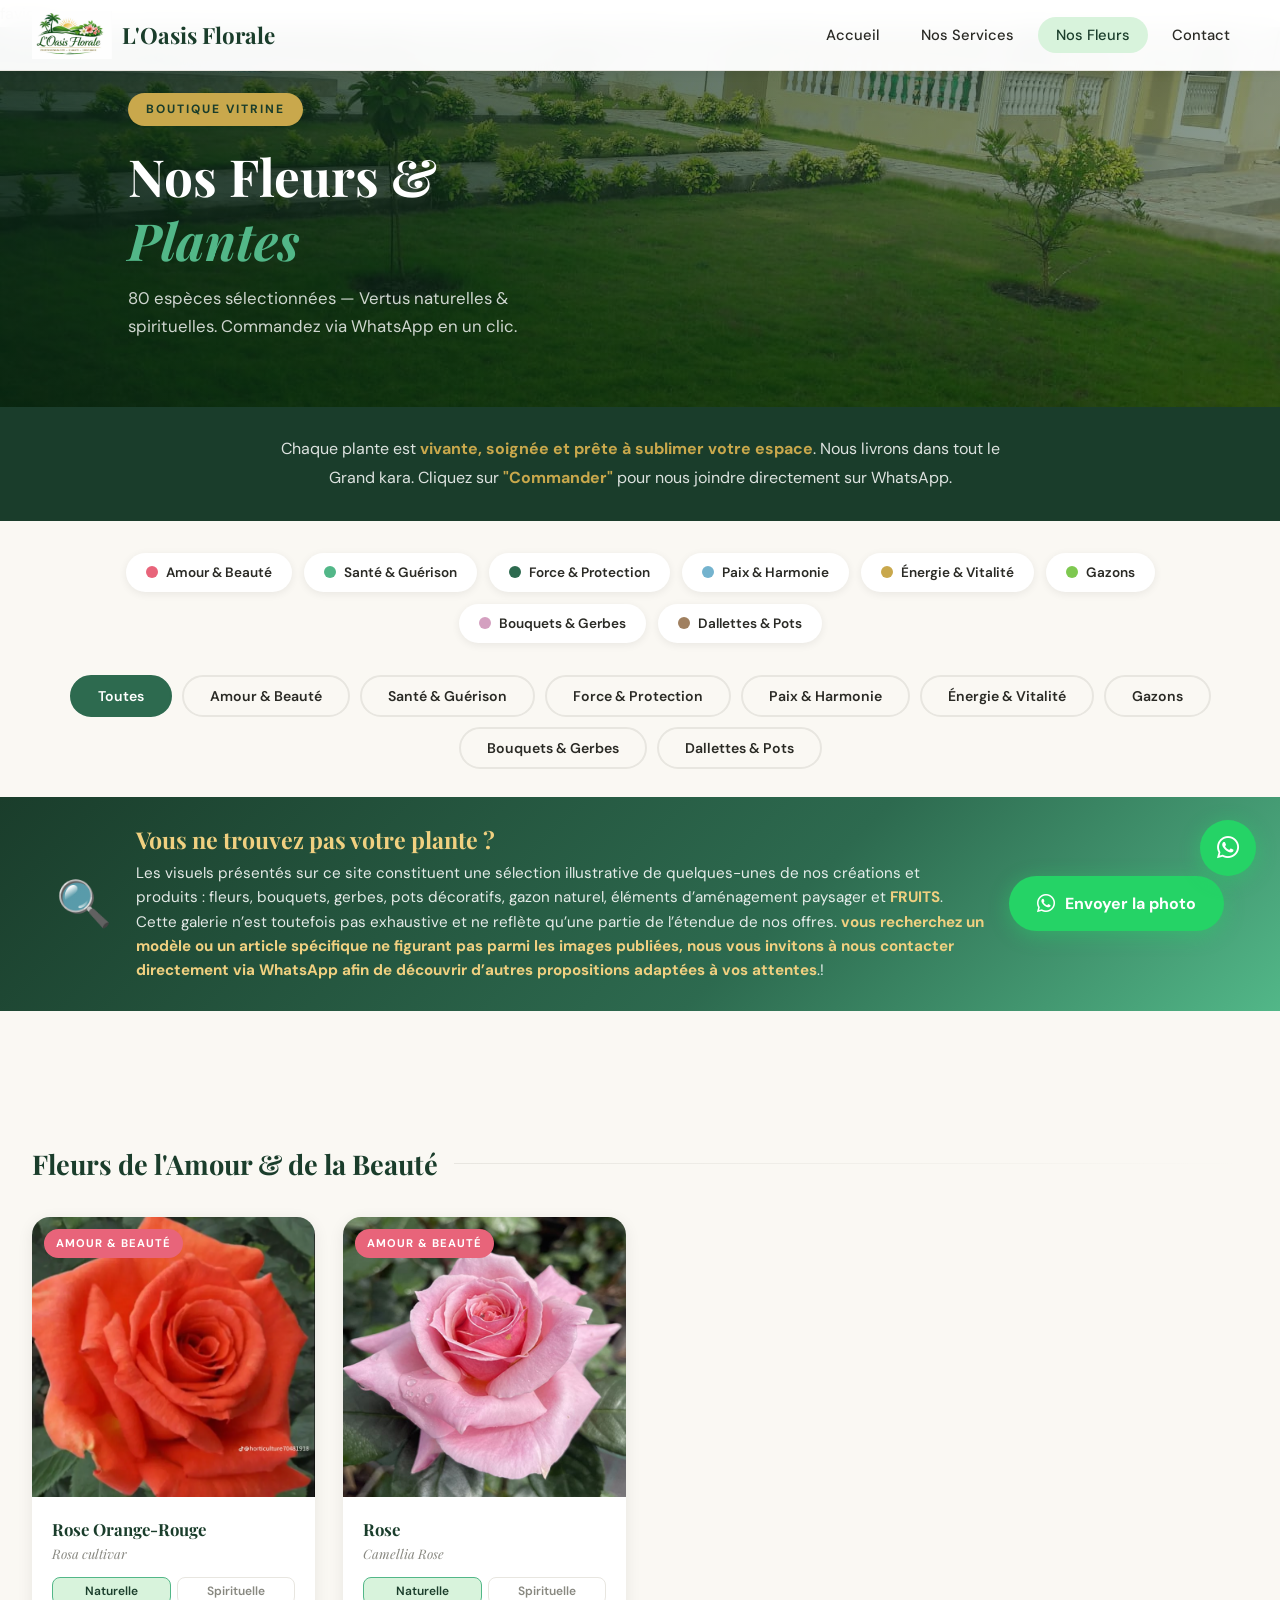
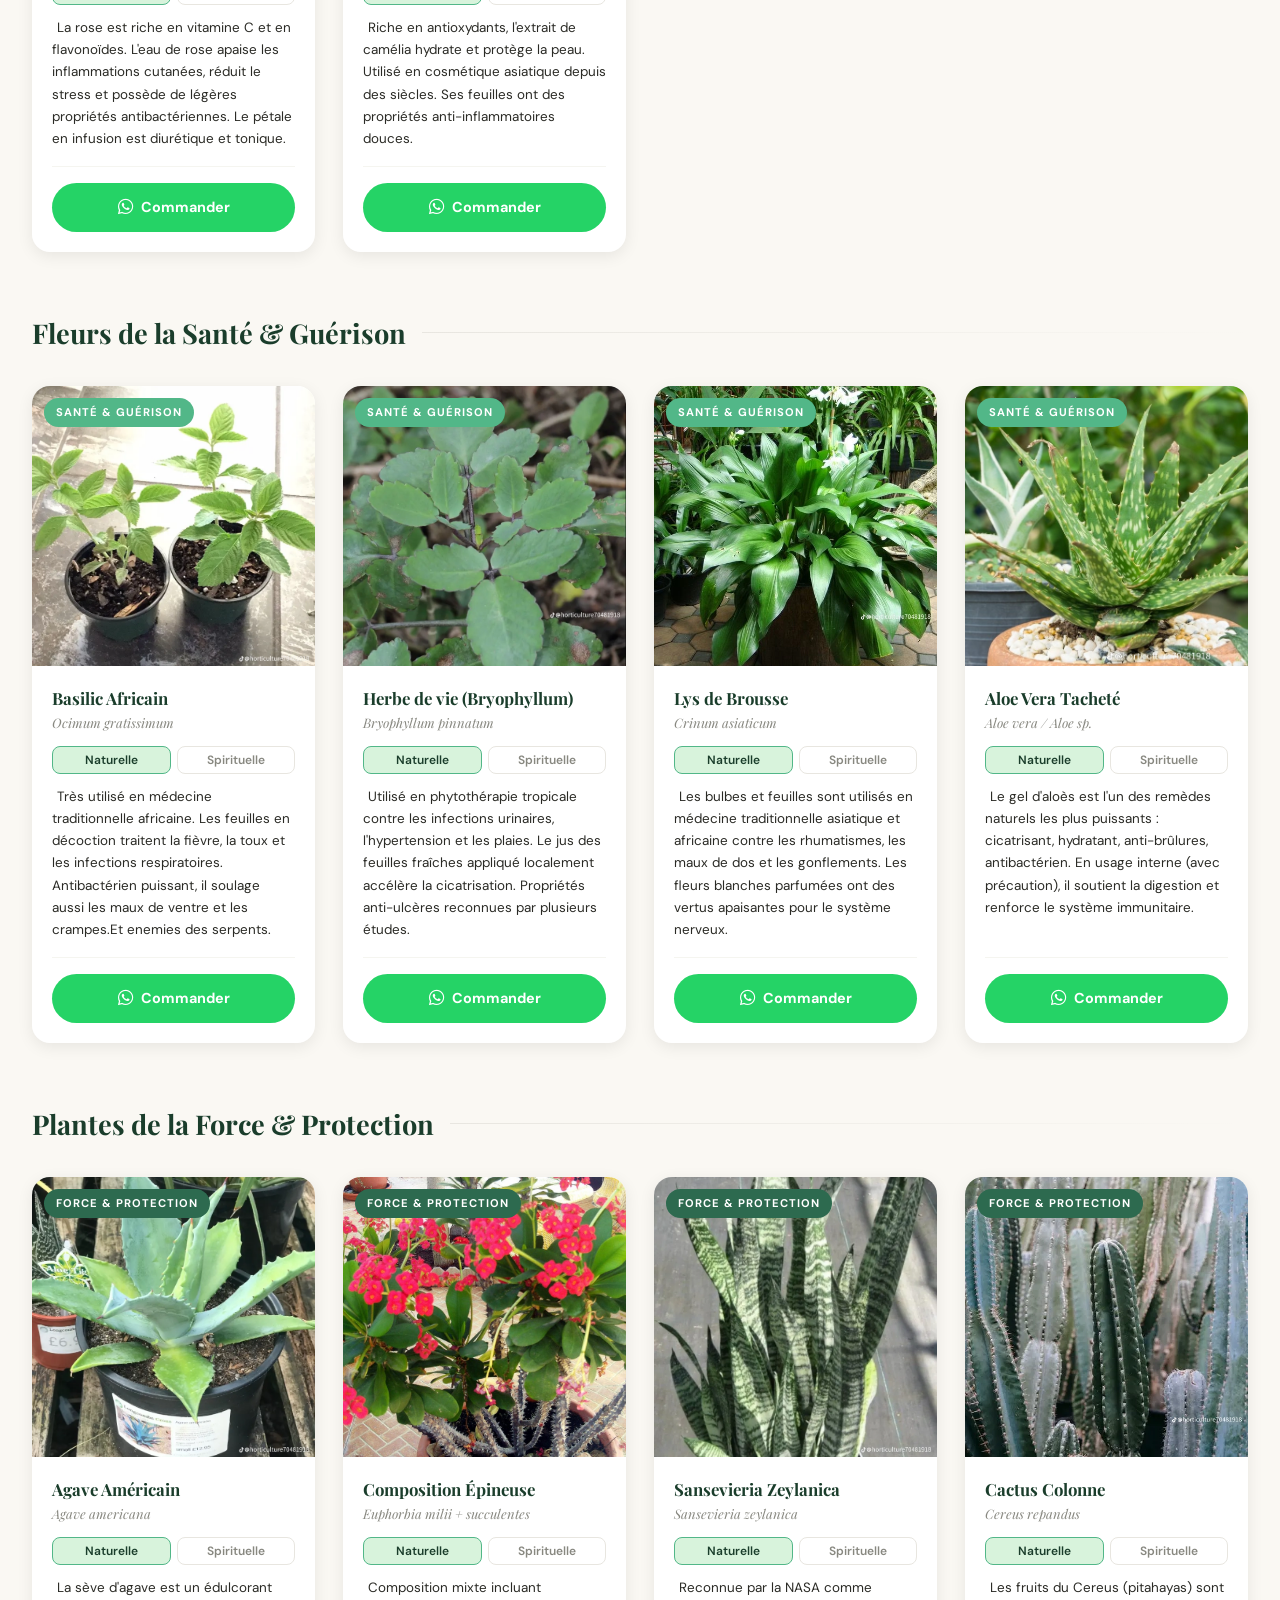
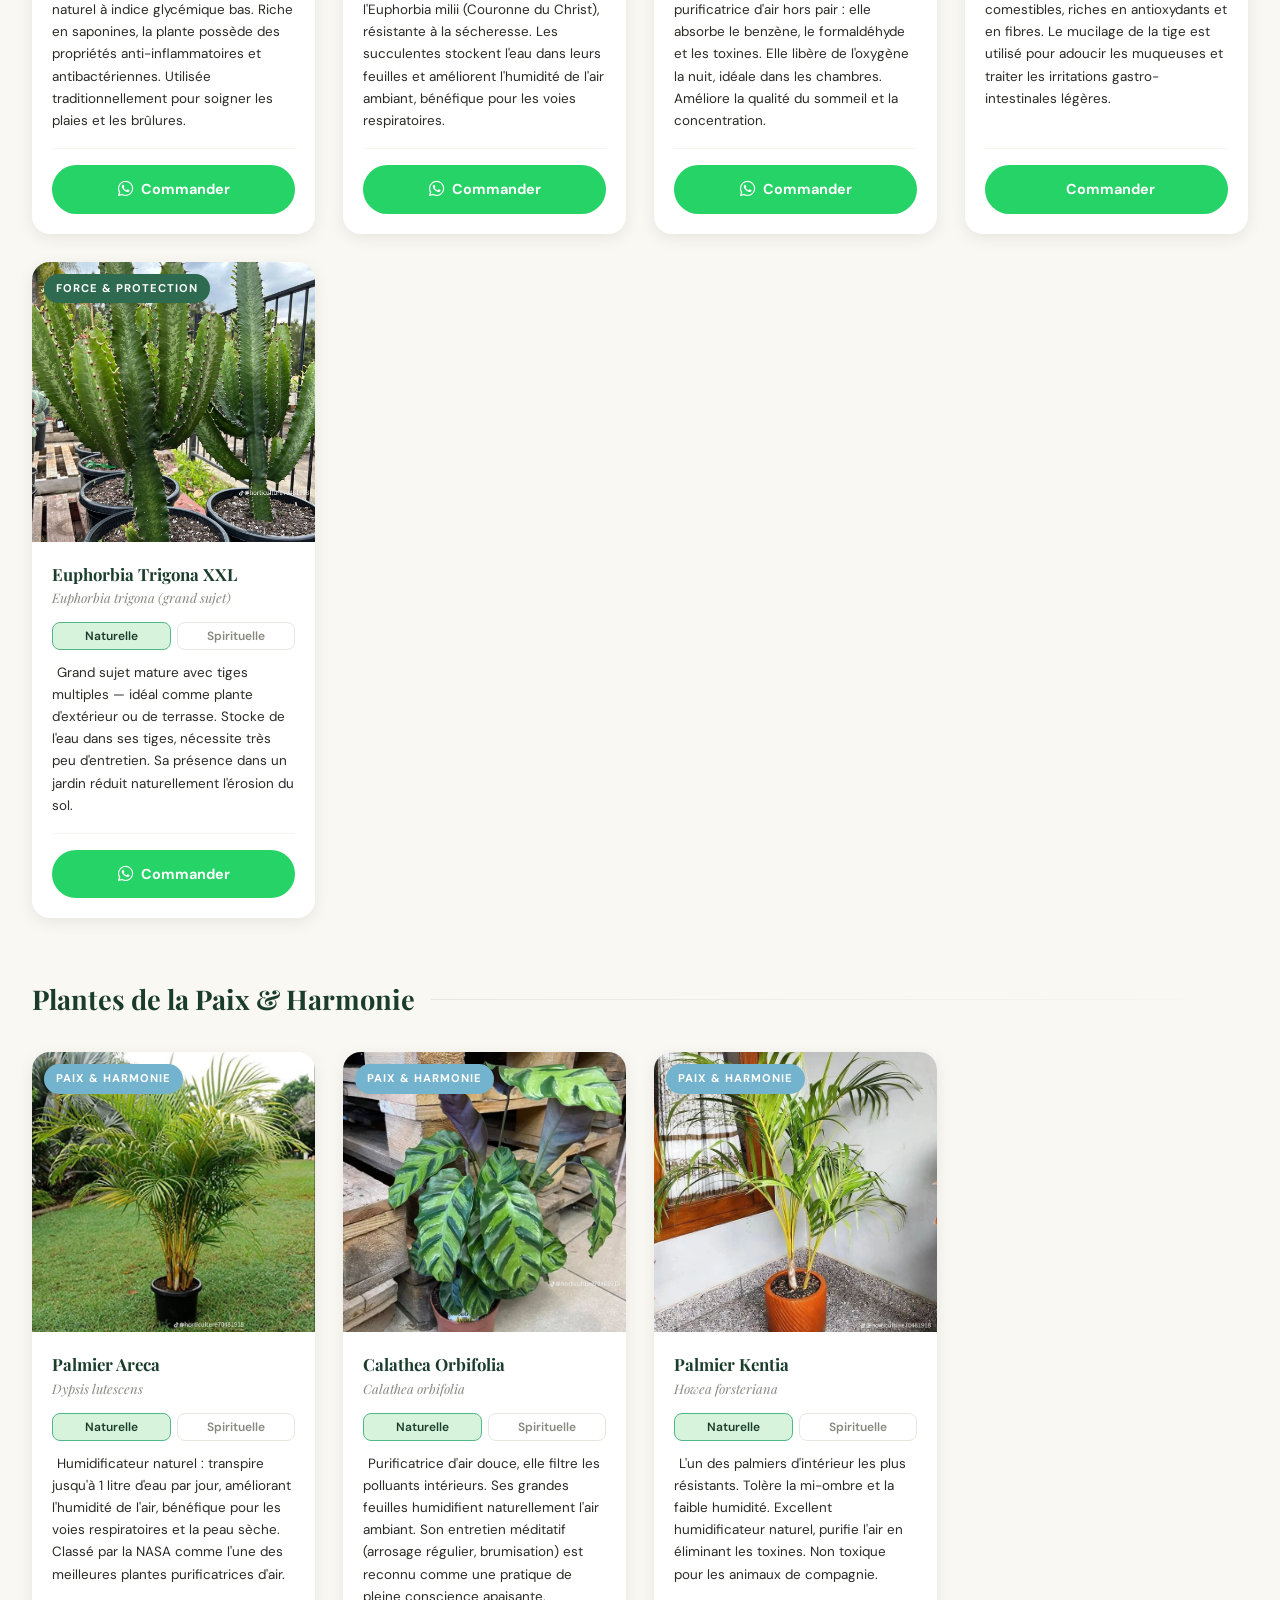
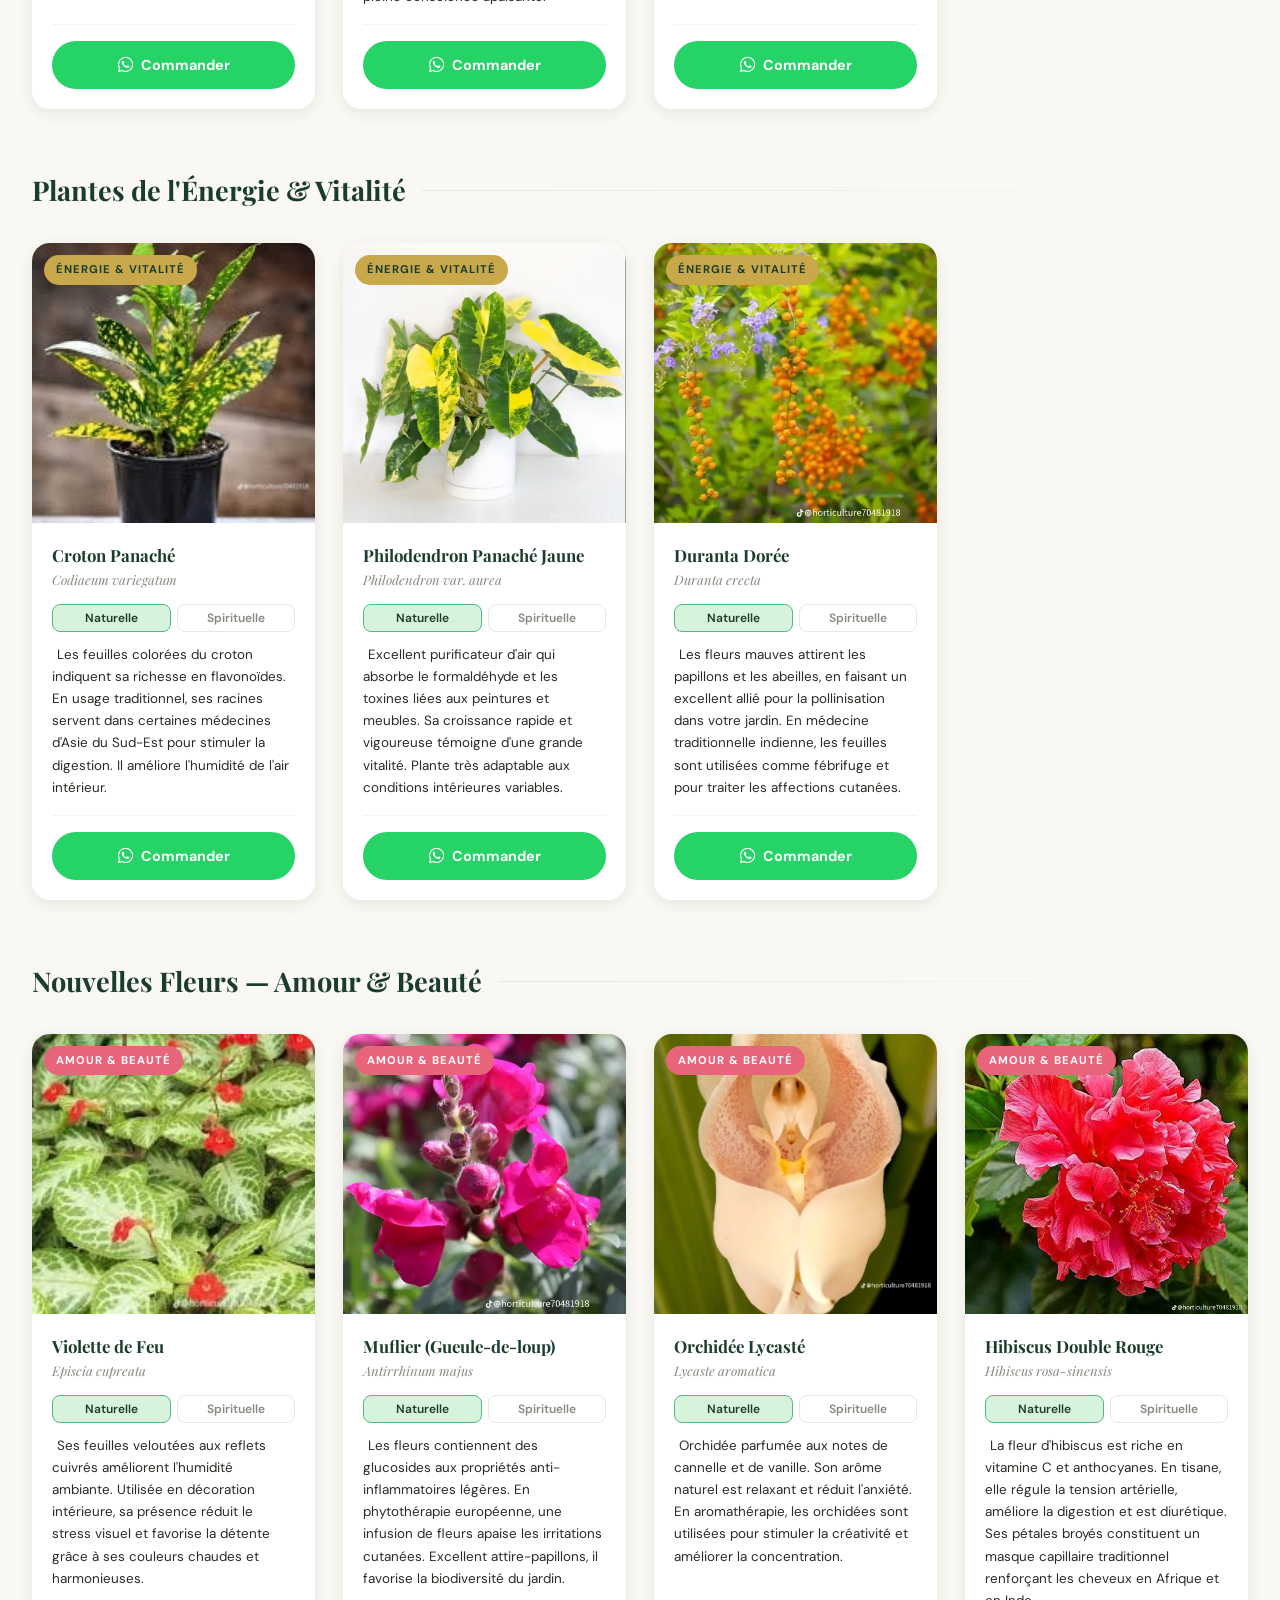
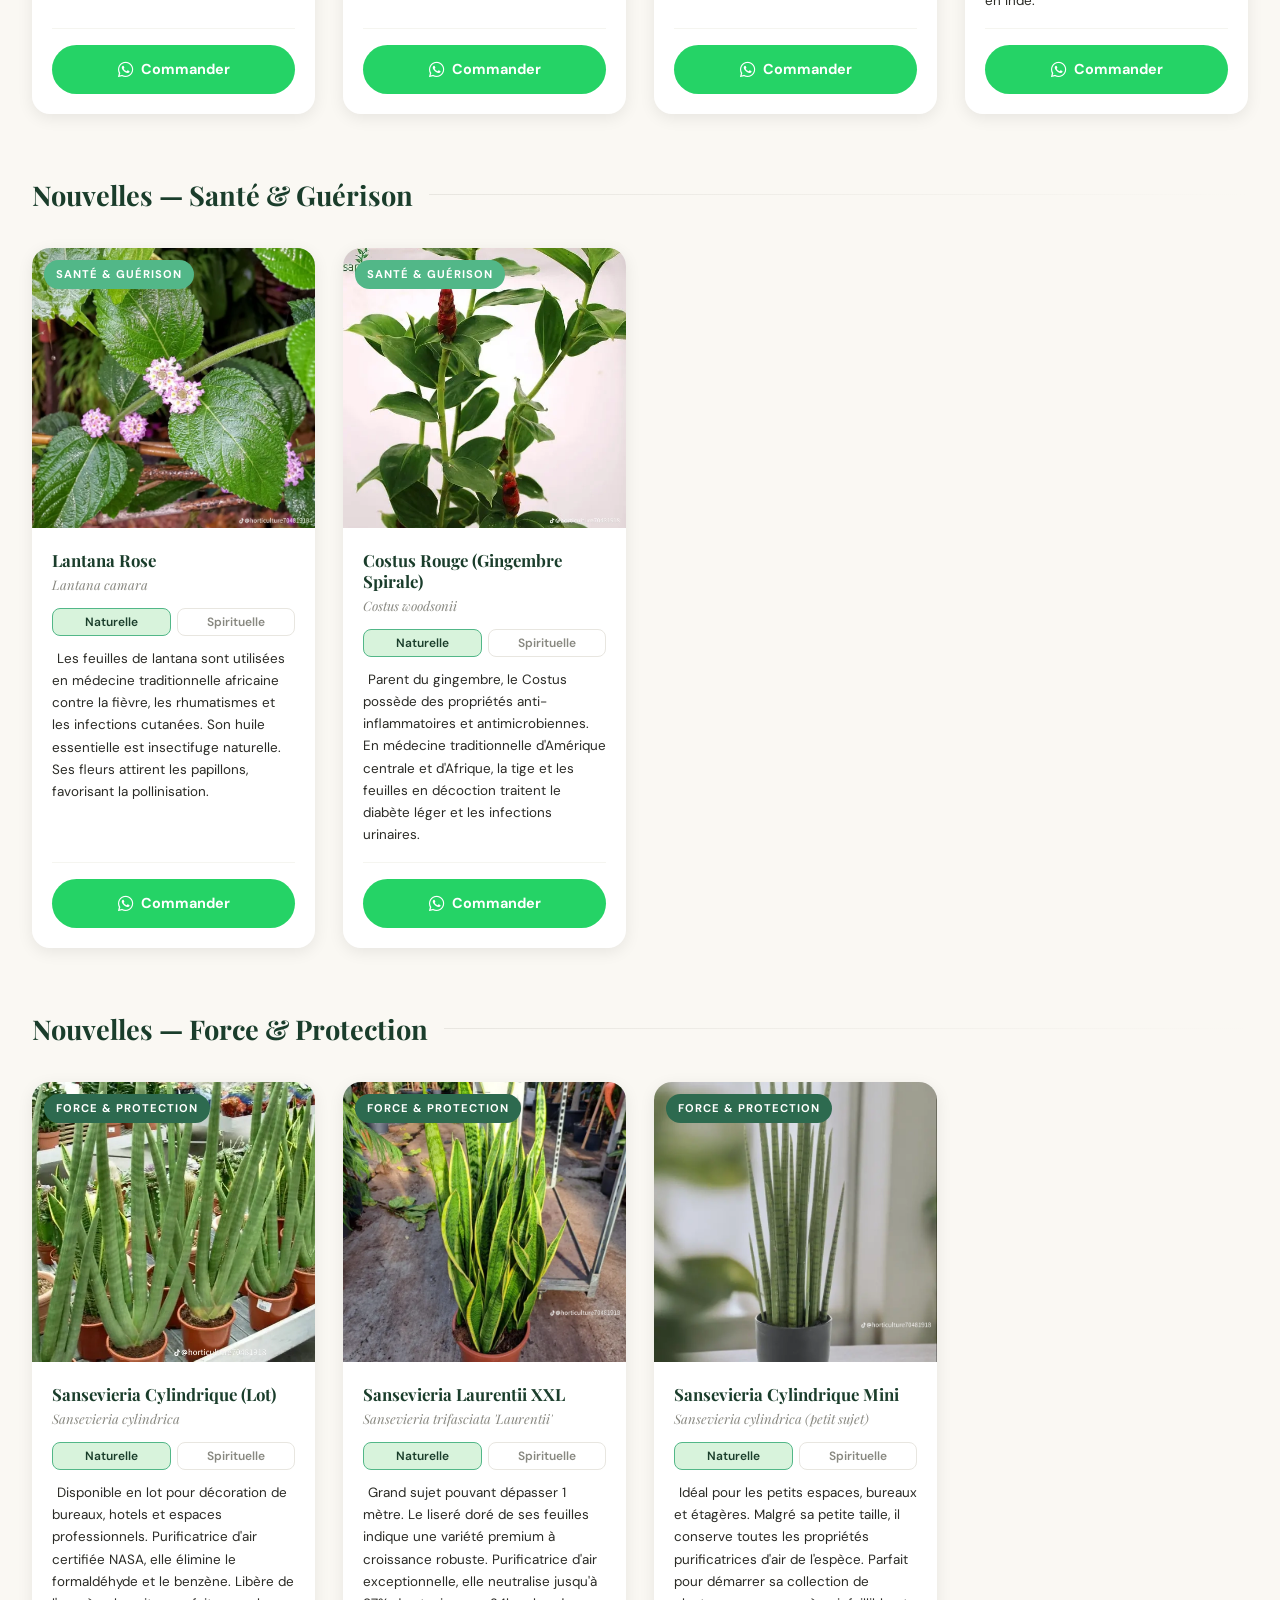
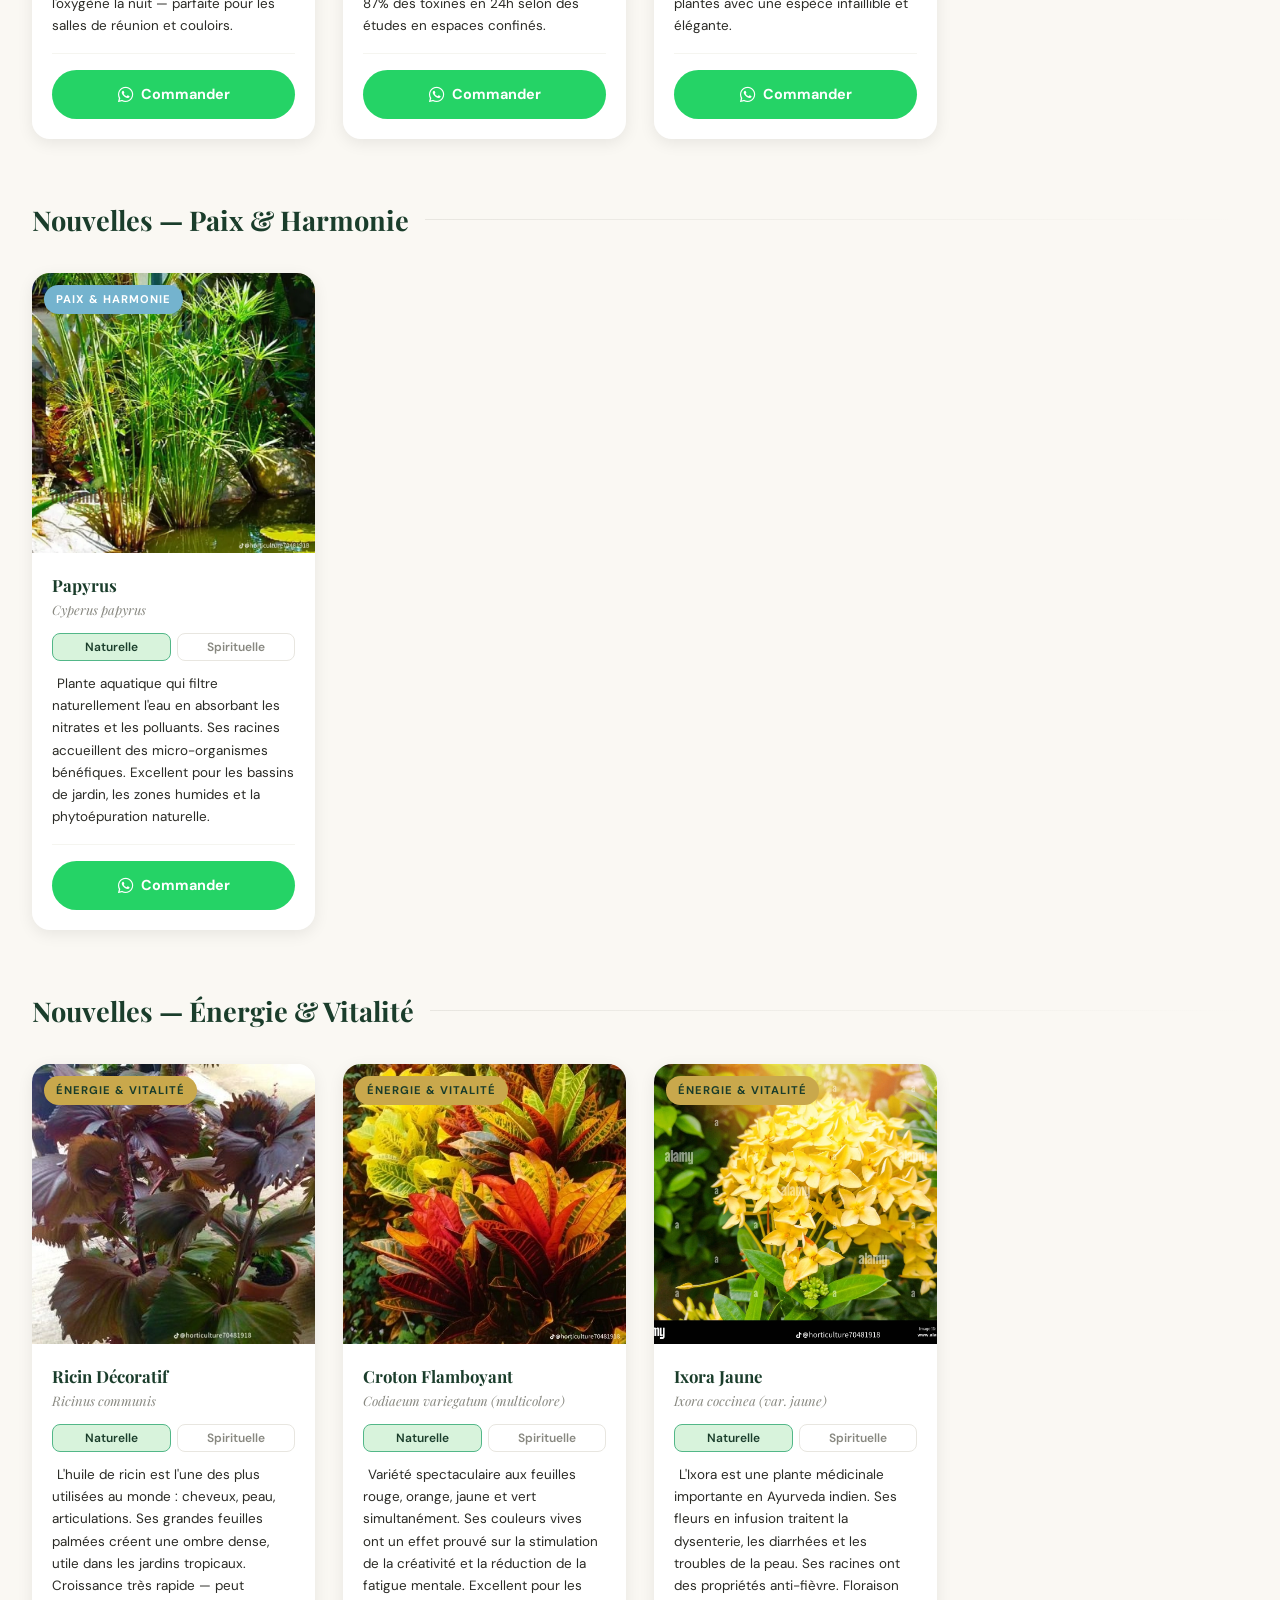
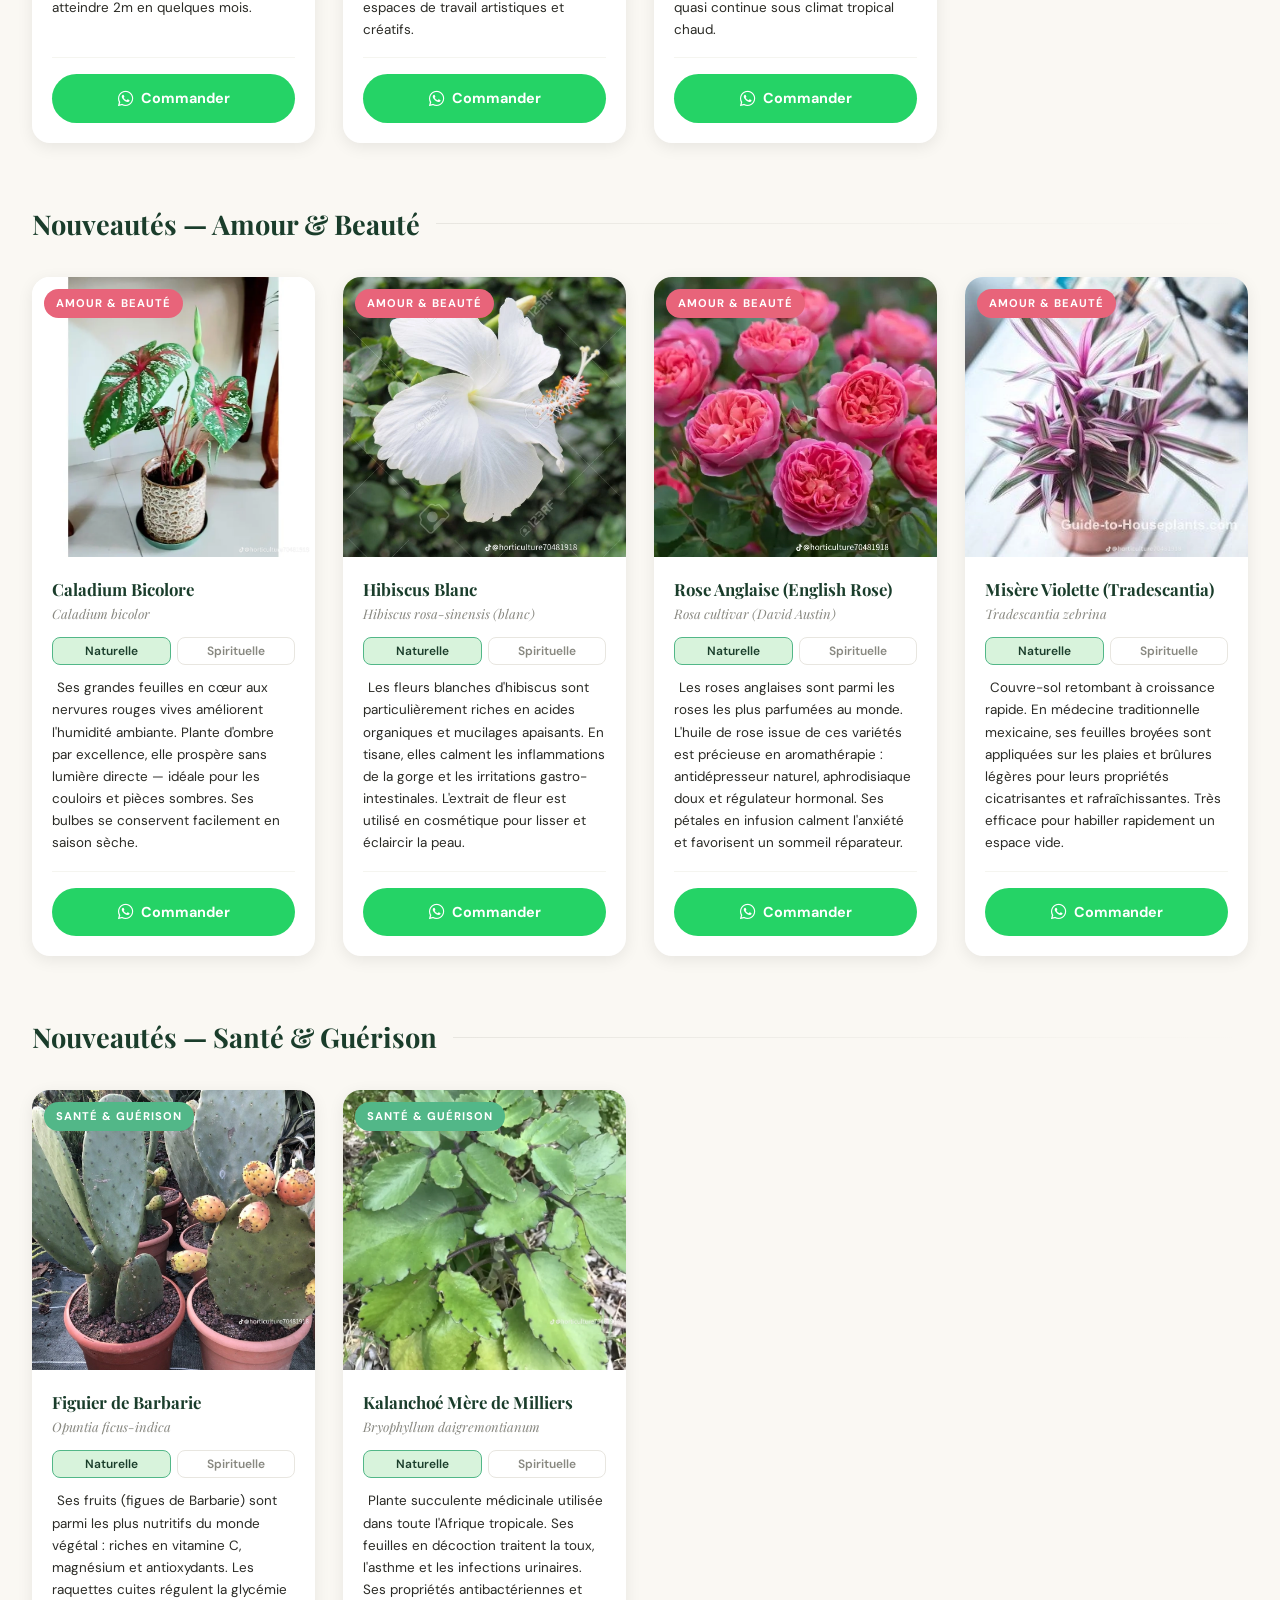
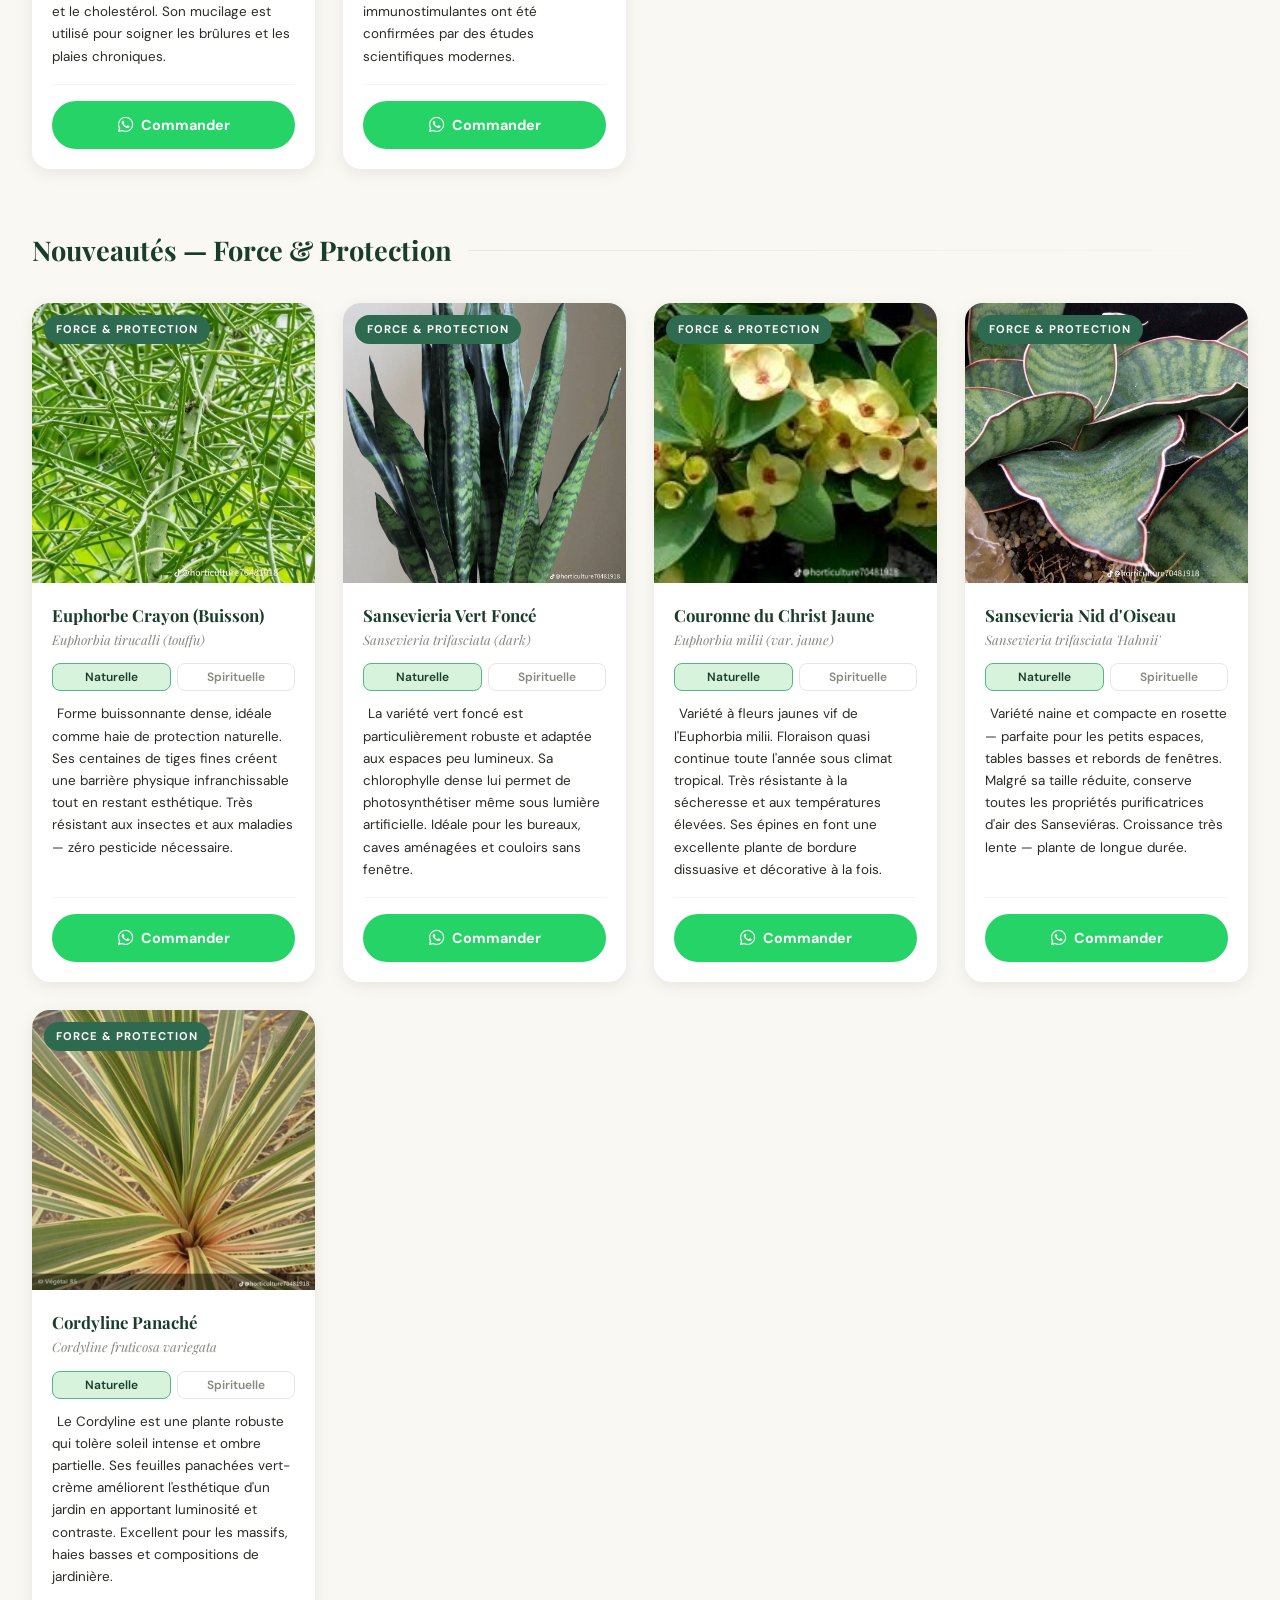
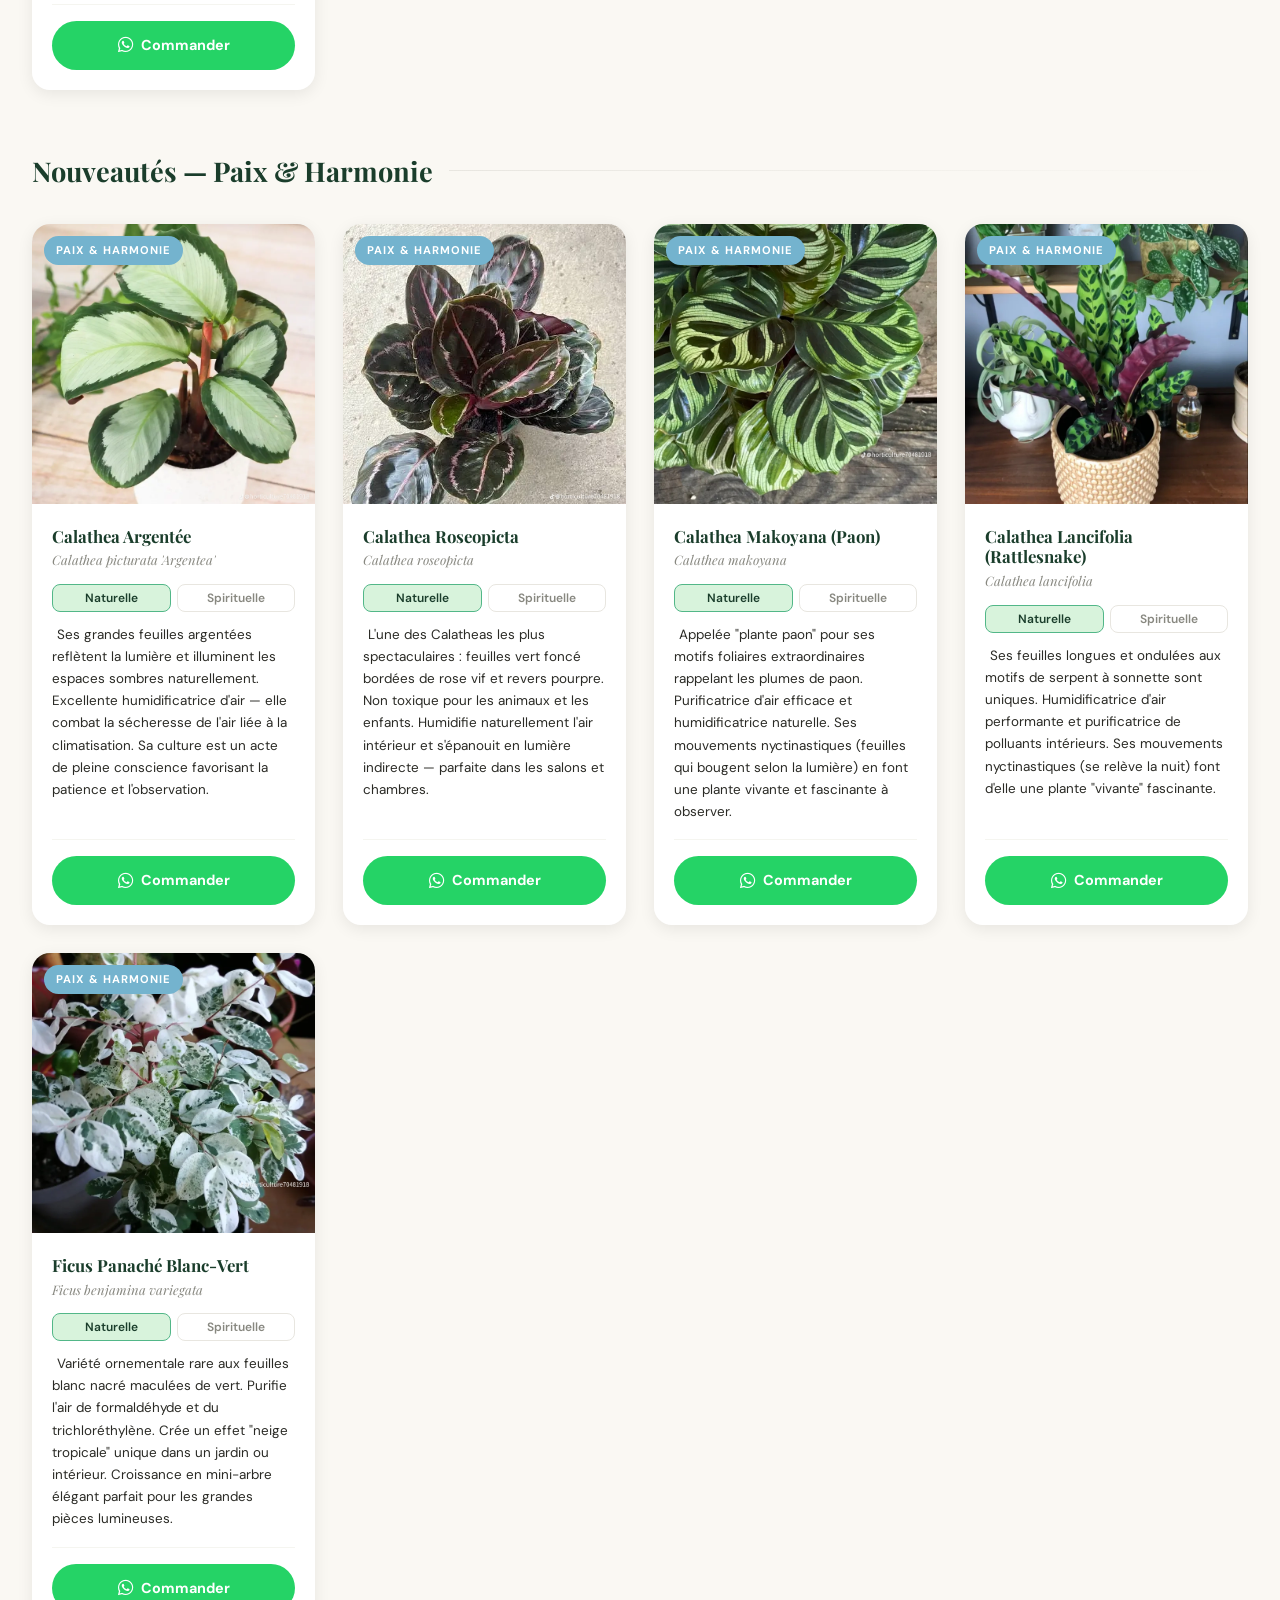
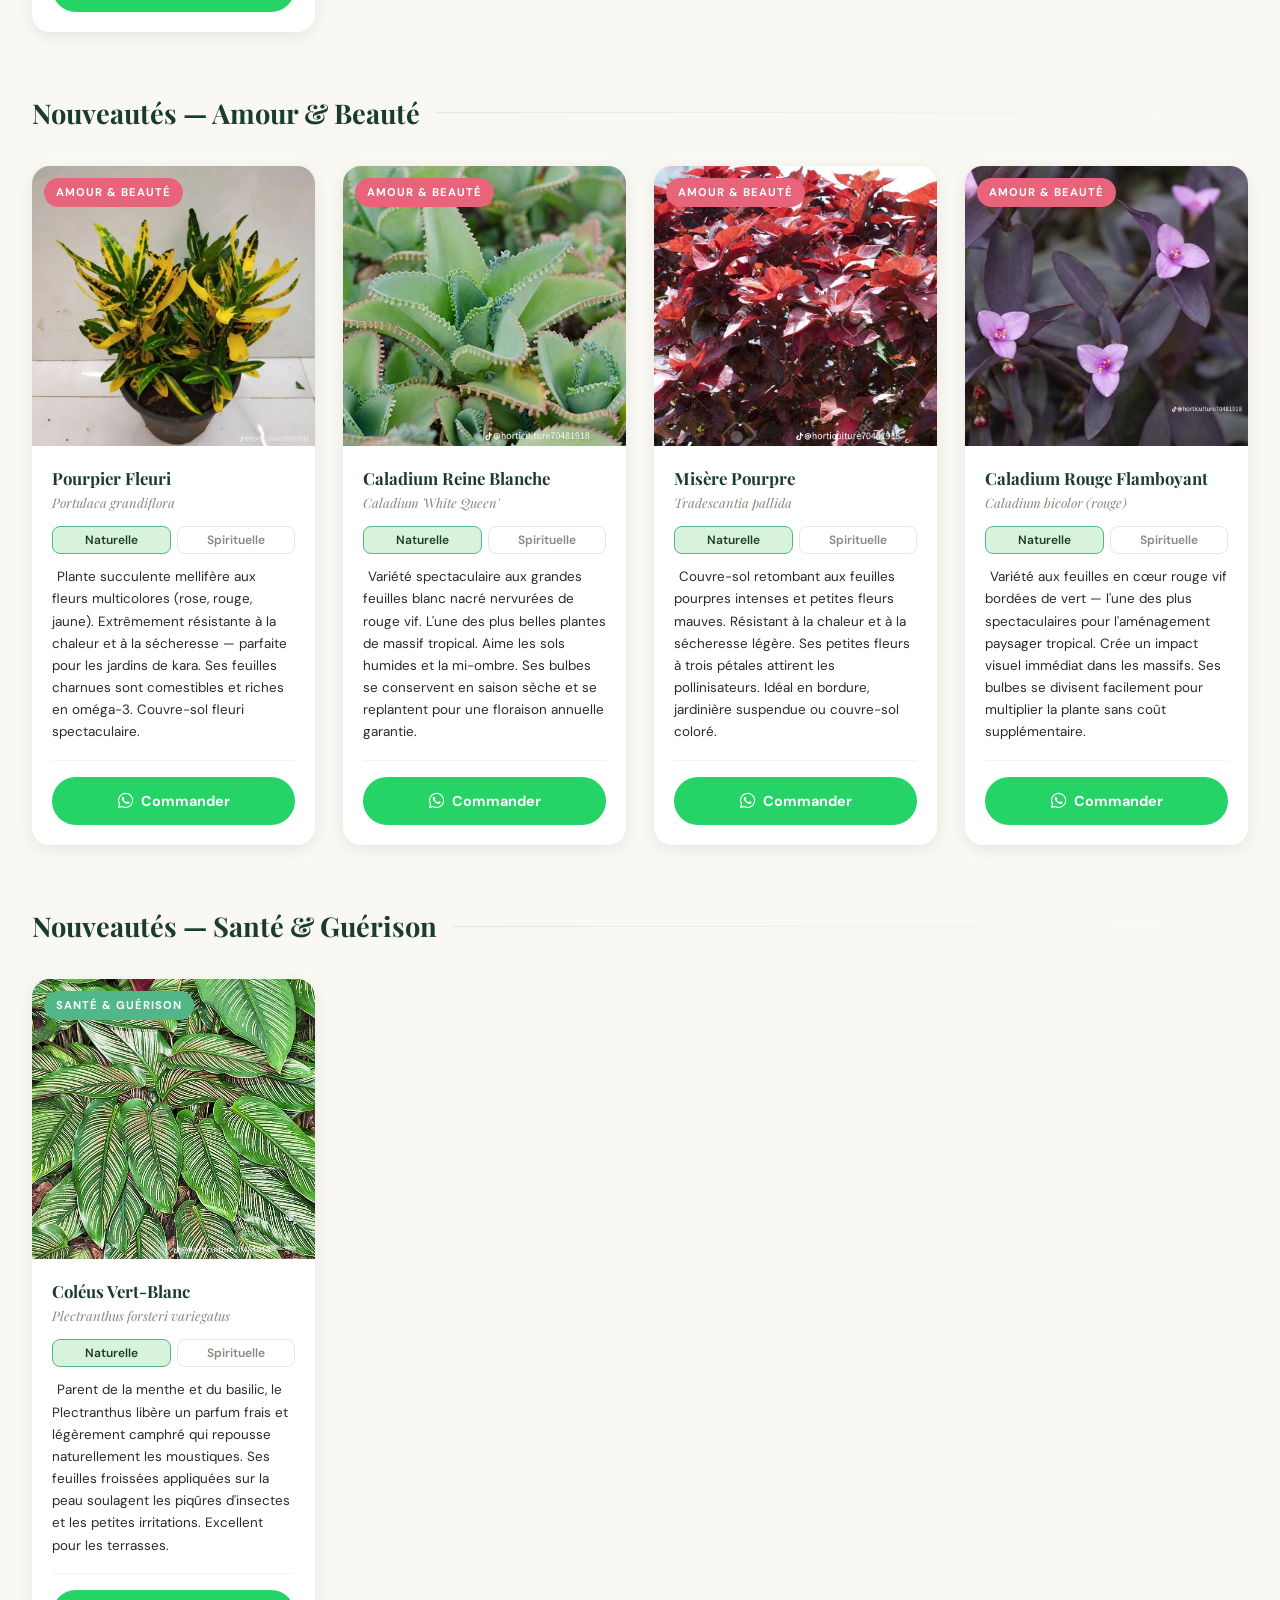
==== commit 5a815453: "last revisions" ====
--- a/nos-fleurs.html
+++ b/nos-fleurs.html
@@ -8,6 +8,8 @@
   <link rel="stylesheet" href="https://cdnjs.cloudflare.com/ajax/libs/font-awesome/6.5.0/css/all.min.css"/>
   <link rel="stylesheet" href="./style.css">
   <link rel="stylesheet" href="./nos_style.css">
+    favicon: <link rel="icon" href="./assets/logo.png" type="image/x-icon"/>
+
 </head>
 <body>
 
